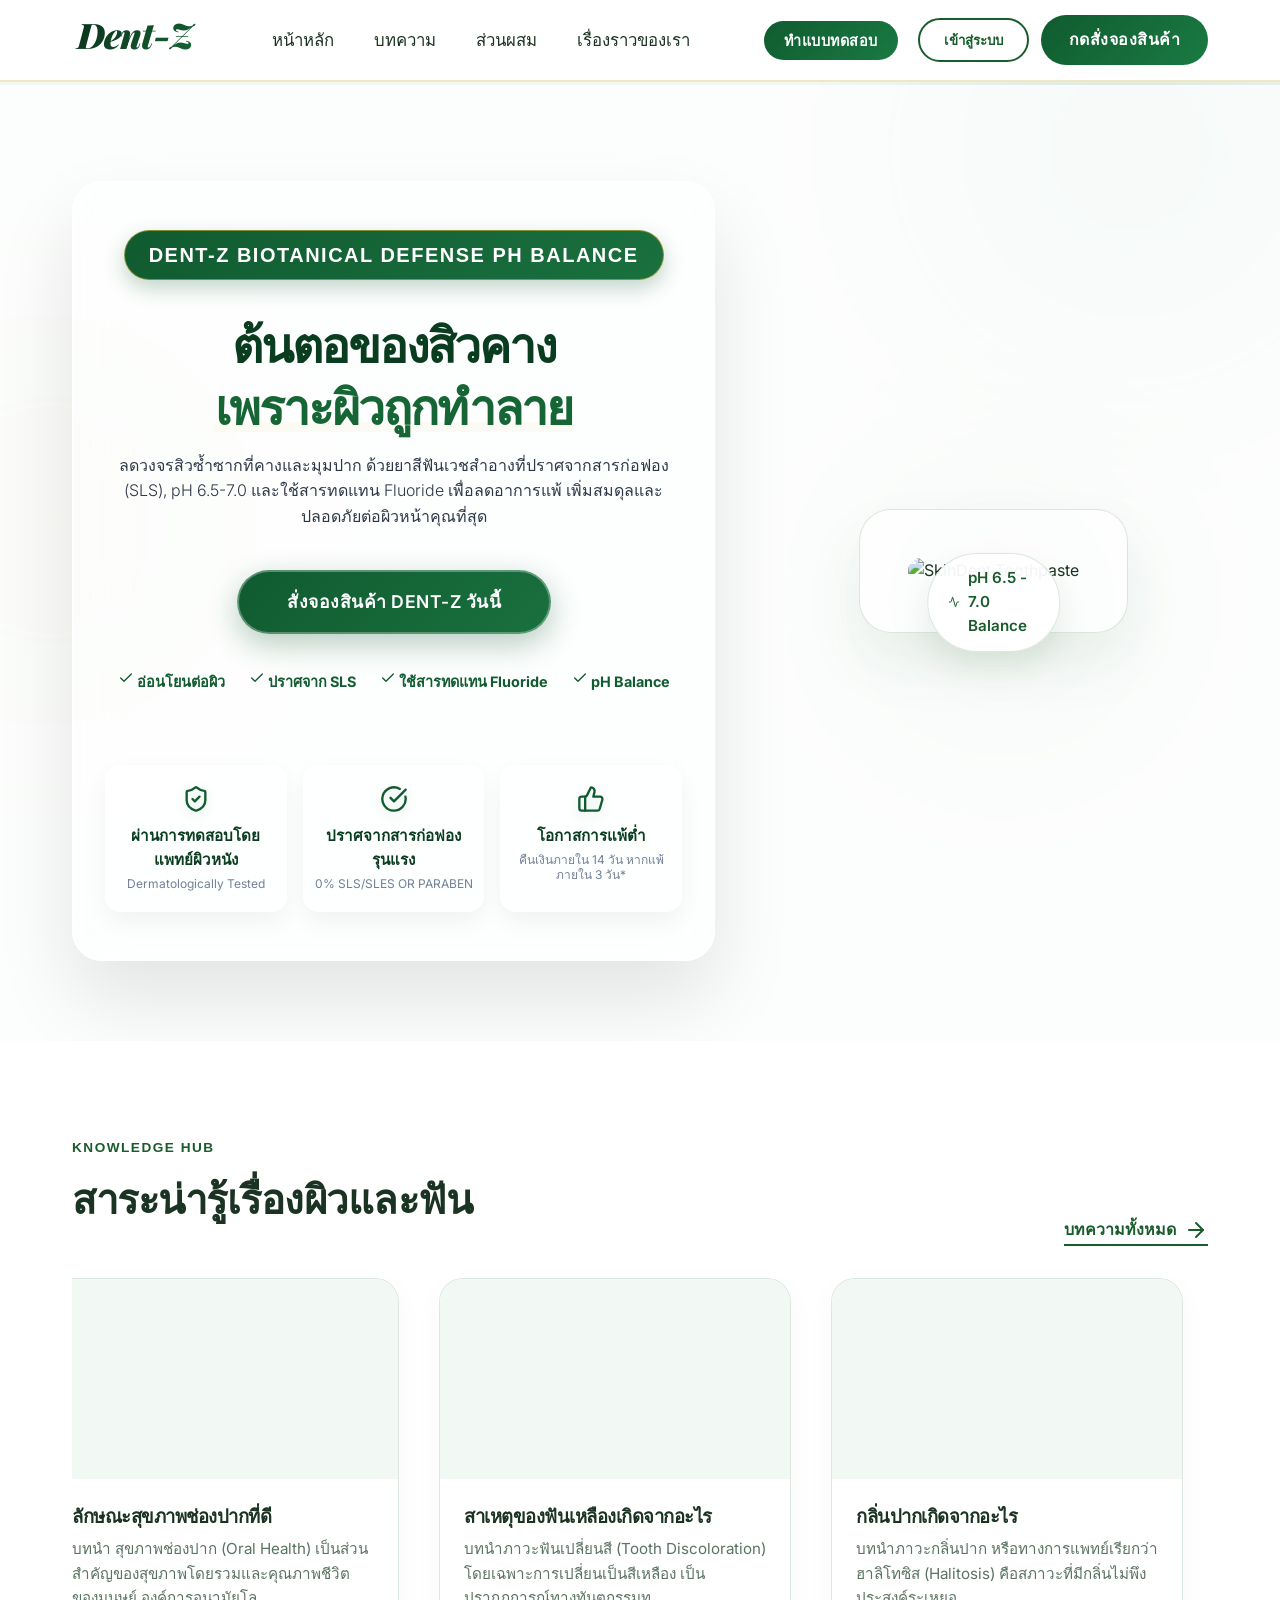
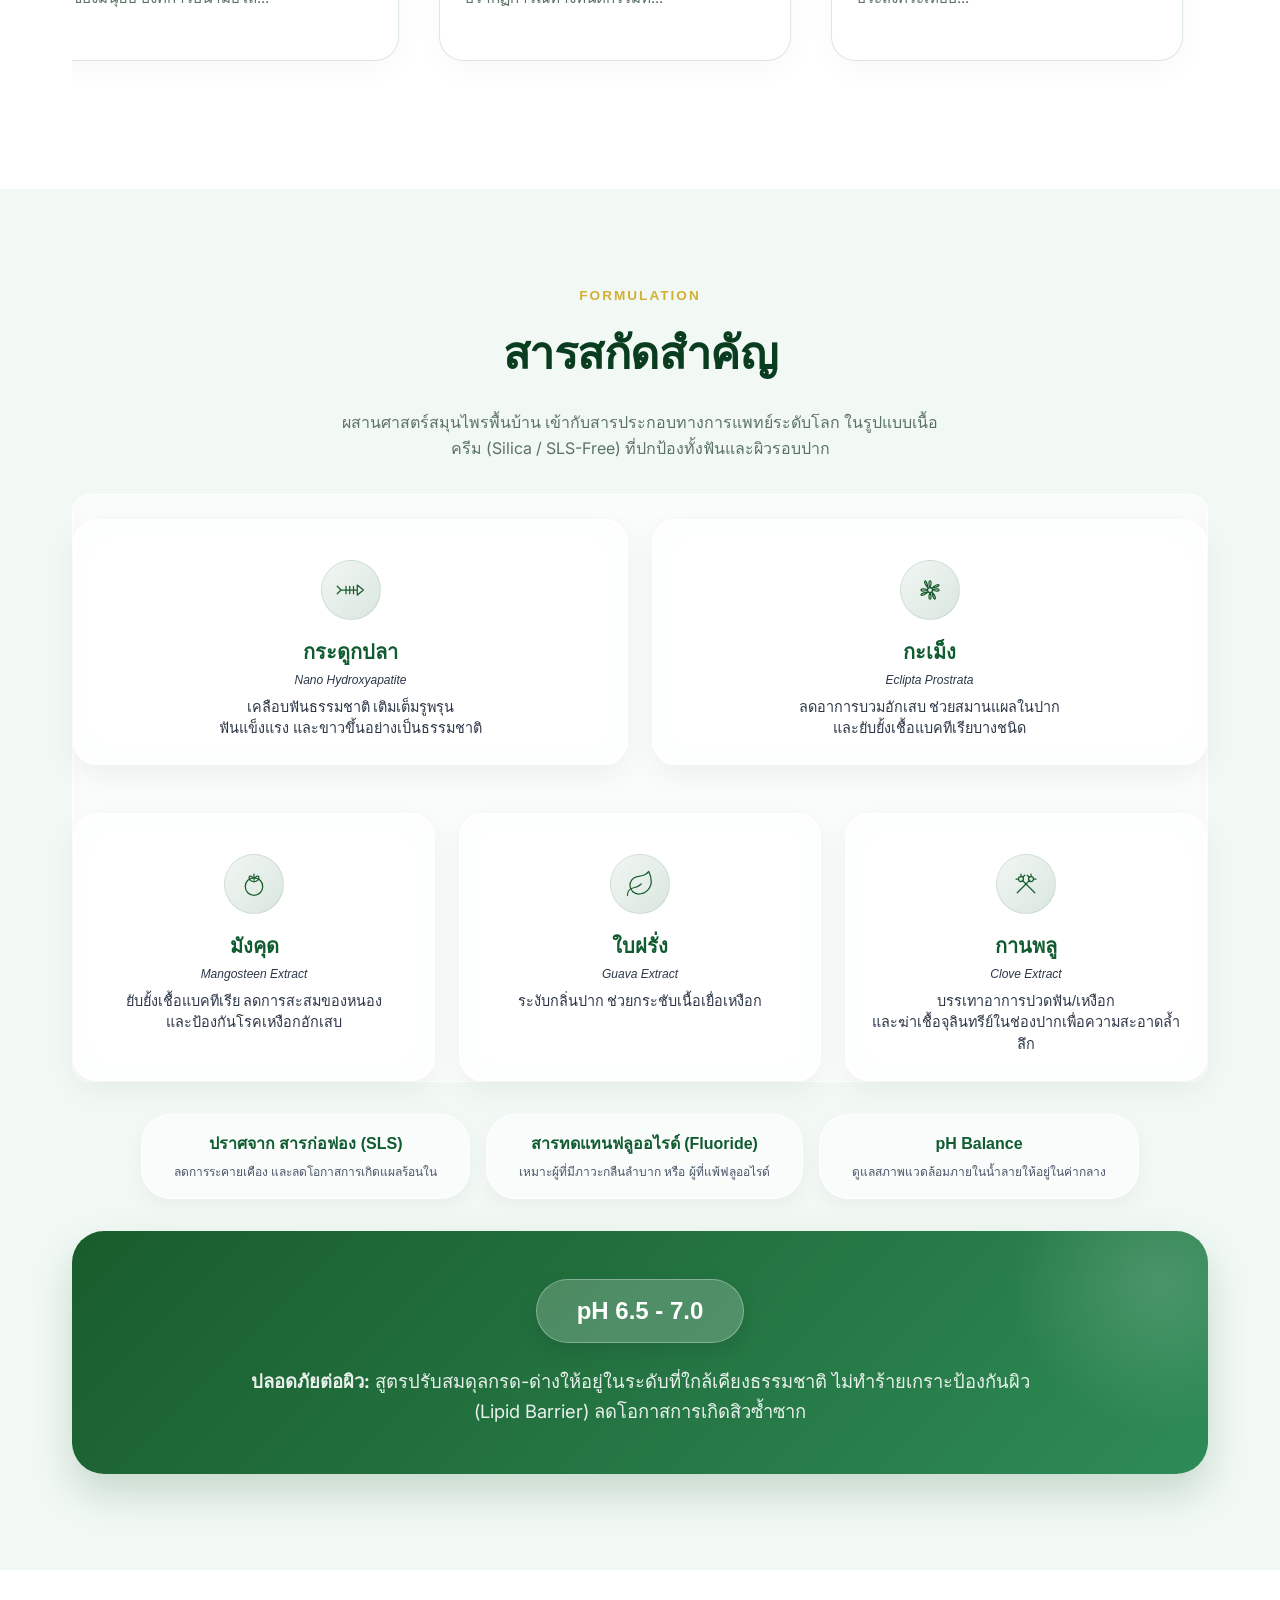
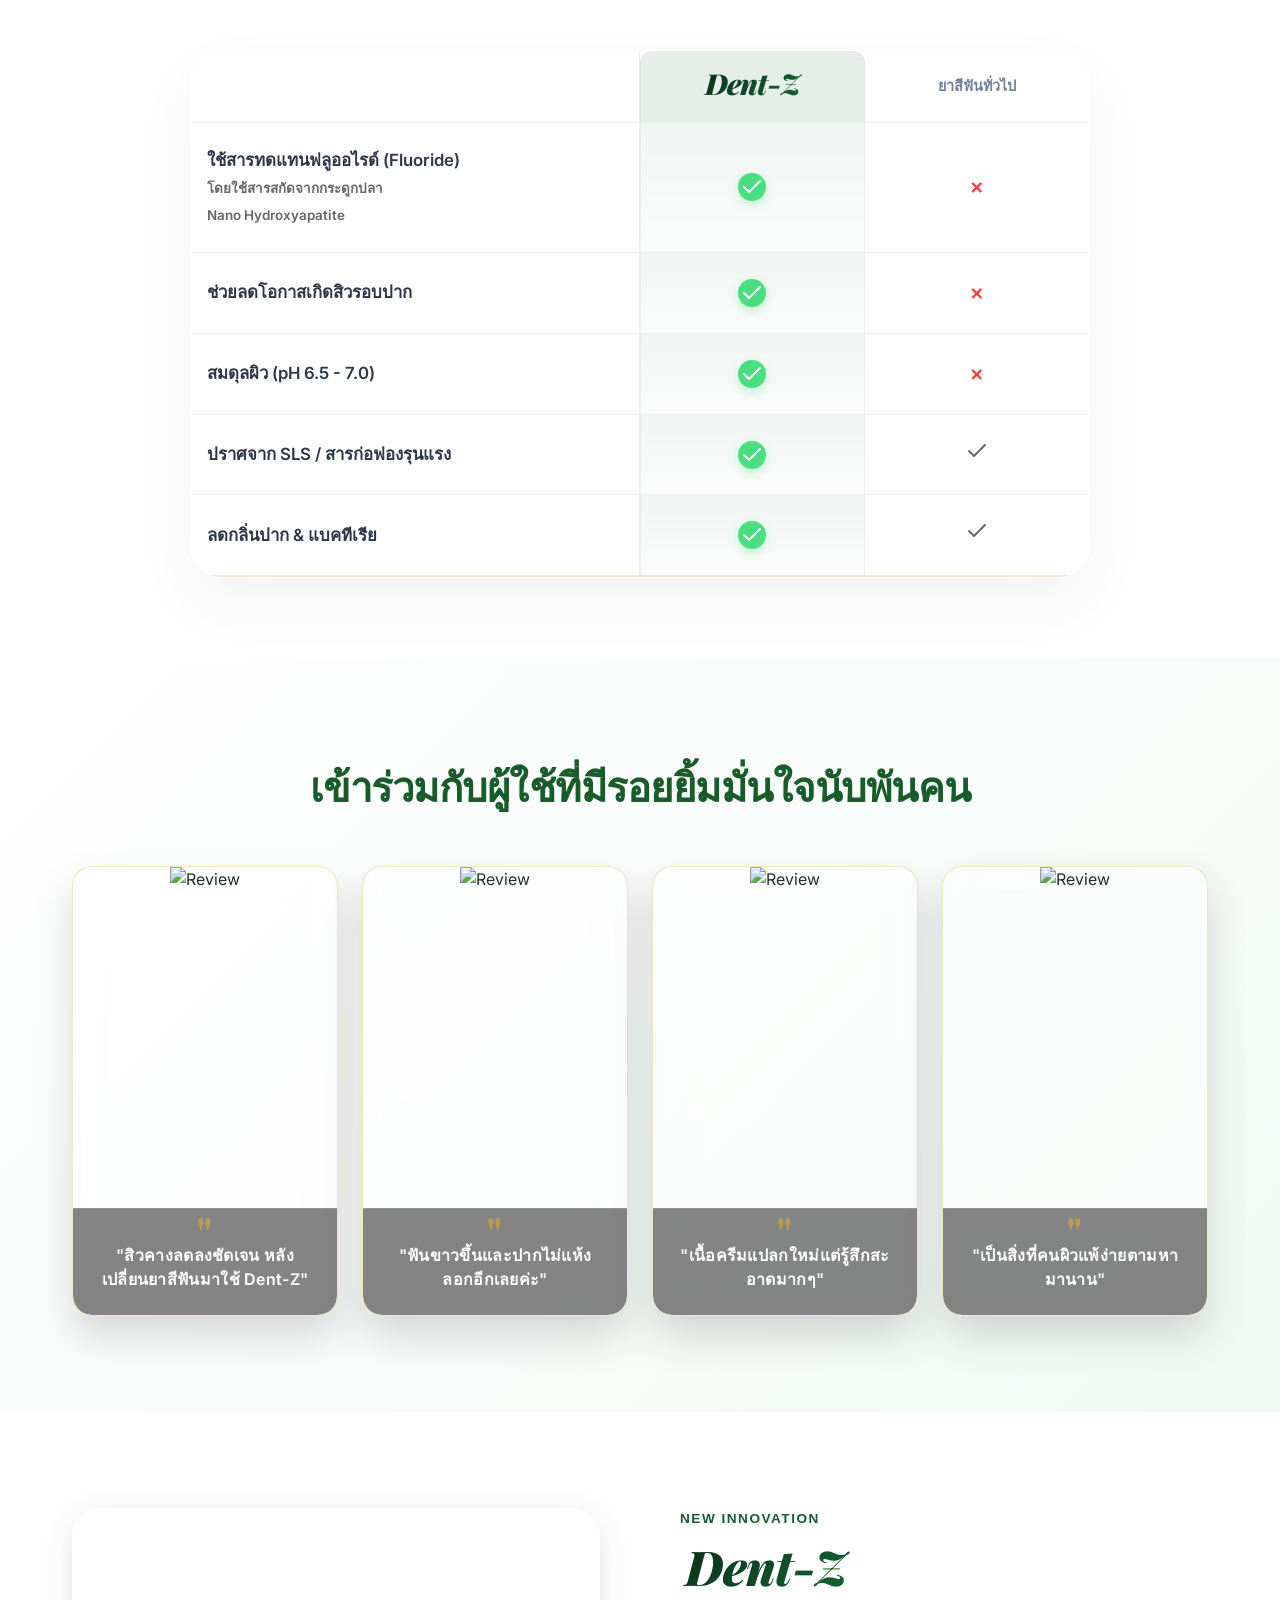
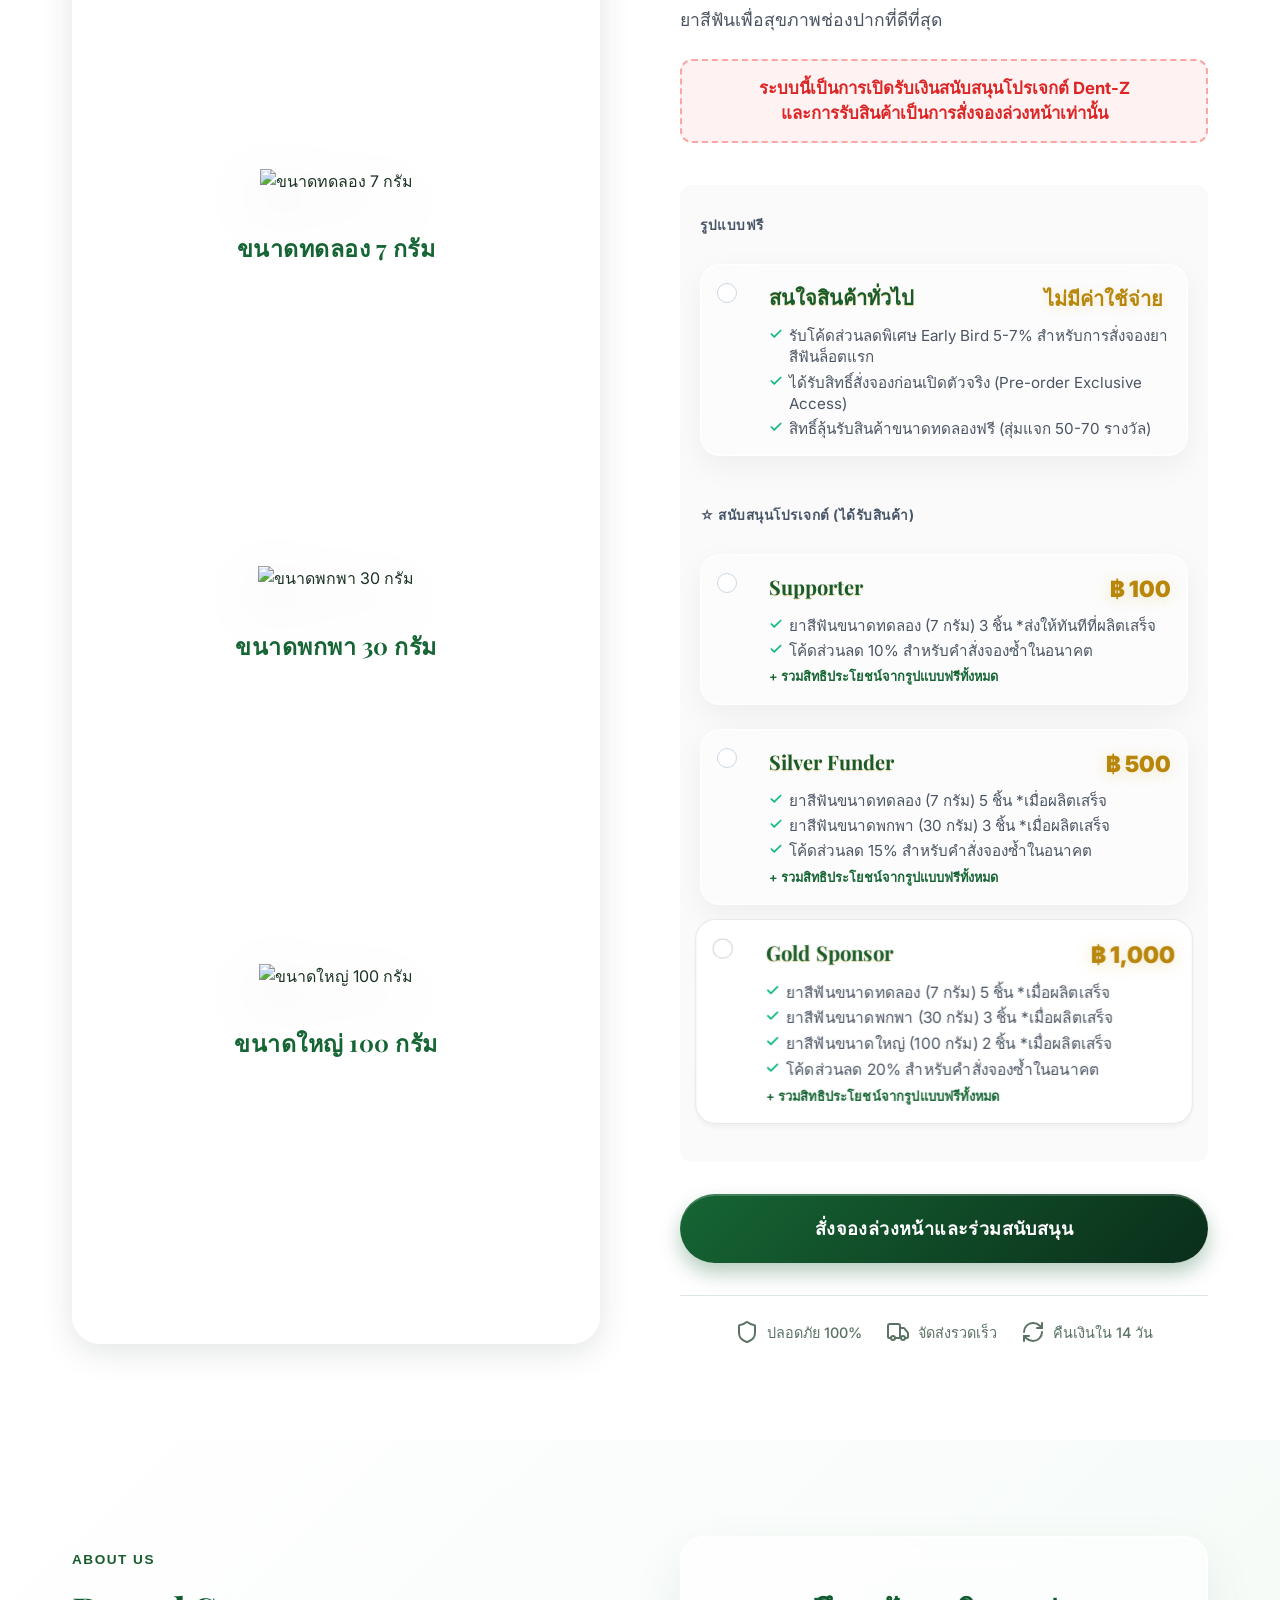
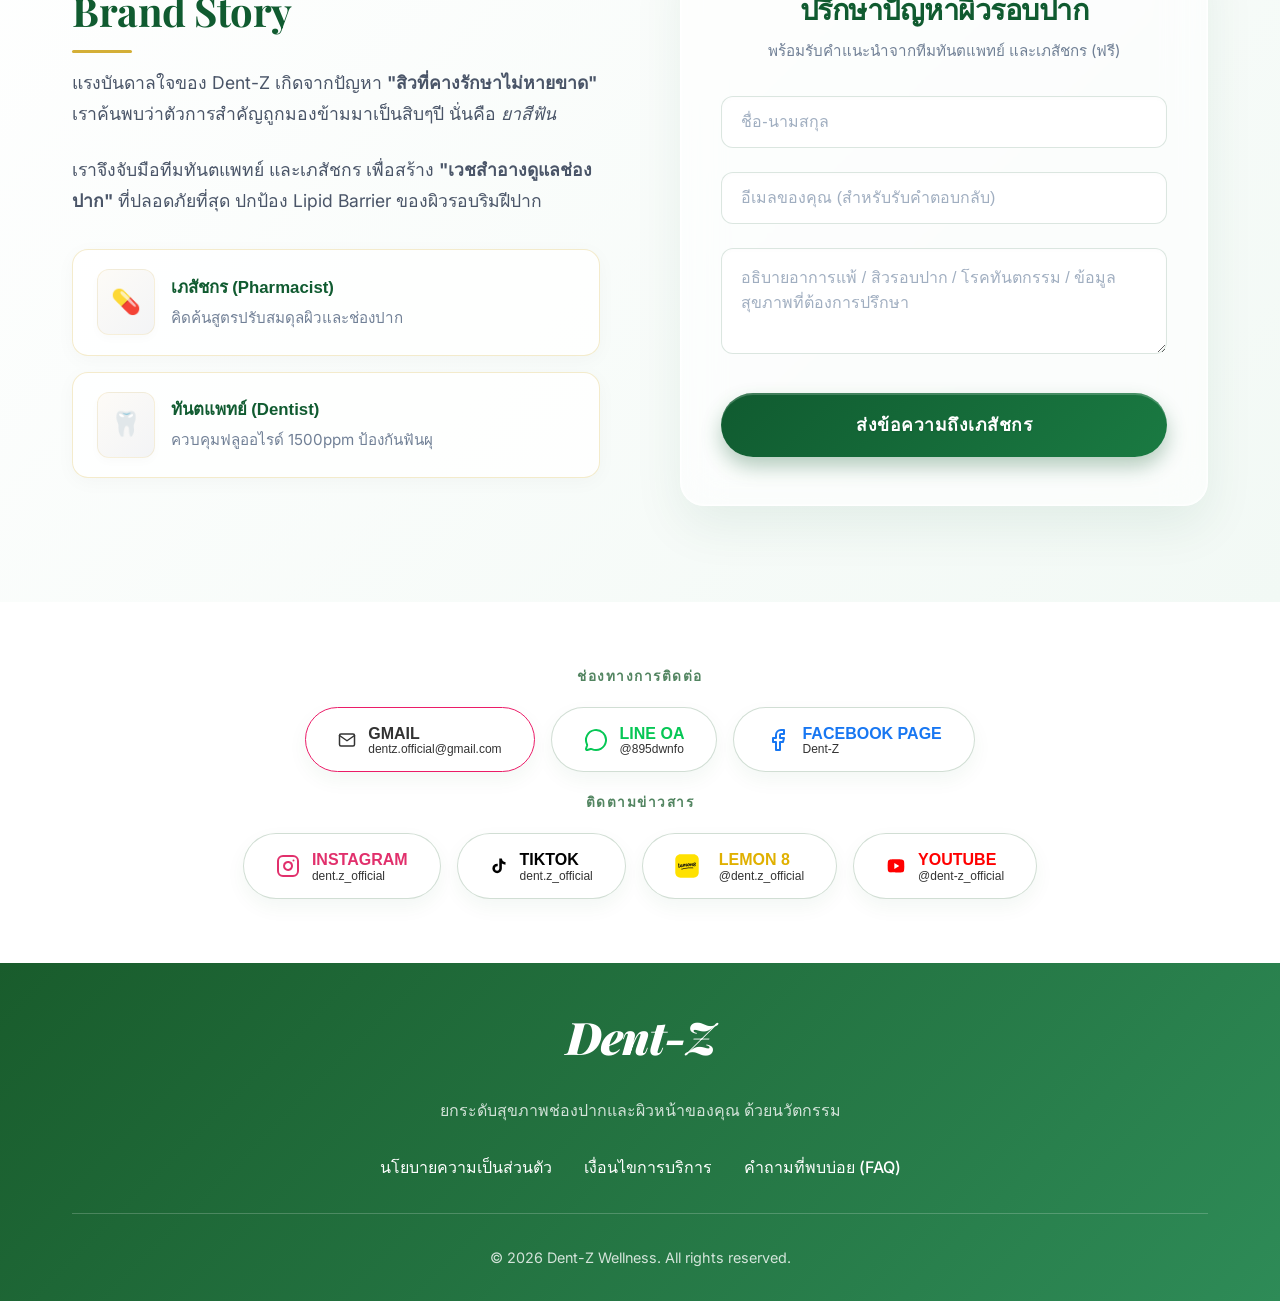
==== Deploy/index.html @ d9d1495b "Initial commit of Dent-Z website" ====
<!DOCTYPE html><html lang="en"><head>
<script>
  // Polyfills for Firebase Firestore WebChannel bug
  if (typeof AbortController !== 'undefined') {
    AbortController.prototype.cancel = function() { this.abort(); };
  }
  if (typeof XMLHttpRequest !== 'undefined') {
    XMLHttpRequest.prototype.cancel = function() { this.abort(); };
  }
  if (typeof Promise !== 'undefined') {
    Promise.prototype.cancel = function() {};
  }
</script>

    <meta charset="UTF-8">
    <link rel="icon" type="image/svg+xml" href="./favicon.svg">
    <meta name="viewport" content="width=device-width, initial-scale=1.0">
    <title>dentz-app</title>
    <script type="module" crossorigin="">var e=Object.create,t=Object.defineProperty,n=Object.getOwnPropertyDescriptor,r=Object.getOwnPropertyNames,i=Object.getPrototypeOf,a=Object.prototype.hasOwnProperty,o=(e,t)=>()=>(t||(e((t={exports:{}}).exports,t),e=null),t.exports),s=(e,i,o,s)=>{if(i&&typeof i==`object`||typeof i==`function`)for(var c=r(i),l=0,u=c.length,d;l<u;l++)d=c[l],!a.call(e,d)&&d!==o&&t(e,d,{get:(e=>i[e]).bind(null,d),enumerable:!(s=n(i,d))||s.enumerable});return e},c=(n,r,a)=>(a=n==null?{}:e(i(n)),s(r||!n||!n.__esModule?t(a,`default`,{value:n,enumerable:!0}):a,n));(function(){let e=document.createElement(`link`).relList;if(e&&e.supports&&e.supports(`modulepreload`))return;for(let e of document.querySelectorAll(`link[rel="modulepreload"]`))n(e);new MutationObserver(e=>{for(let t of e)if(t.type===`childList`)for(let e of t.addedNodes)e.tagName===`LINK`&&e.rel===`modulepreload`&&n(e)}).observe(document,{childList:!0,subtree:!0});function t(e){let t={};return e.integrity&&(t.integrity=e.integrity),e.referrerPolicy&&(t.referrerPolicy=e.referrerPolicy),e.crossOrigin===`use-credentials`?t.credentials=`include`:e.crossOrigin===`anonymous`?t.credentials=`omit`:t.credentials=`same-origin`,t}function n(e){if(e.ep)return;e.ep=!0;let n=t(e);fetch(e.href,n)}})();var l=o((e=>{var t=Symbol.for(`react.transitional.element`),n=Symbol.for(`react.portal`),r=Symbol.for(`react.fragment`),i=Symbol.for(`react.strict_mode`),a=Symbol.for(`react.profiler`),o=Symbol.for(`react.consumer`),s=Symbol.for(`react.context`),c=Symbol.for(`react.forward_ref`),l=Symbol.for(`react.suspense`),u=Symbol.for(`react.memo`),d=Symbol.for(`react.lazy`),f=Symbol.for(`react.activity`),p=Symbol.iterator;function m(e){return typeof e!=`object`||!e?null:(e=p&&e[p]||e[`@@iterator`],typeof e==`function`?e:null)}var h={isMounted:function(){return!1},enqueueForceUpdate:function(){},enqueueReplaceState:function(){},enqueueSetState:function(){}},g=Object.assign,_={};function v(e,t,n){this.props=e,this.context=t,this.refs=_,this.updater=n||h}v.prototype.isReactComponent={},v.prototype.setState=function(e,t){if(typeof e!=`object`&&typeof e!=`function`&&e!=null)throw Error(`takes an object of state variables to update or a function which returns an object of state variables.`);this.updater.enqueueSetState(this,e,t,`setState`)},v.prototype.forceUpdate=function(e){this.updater.enqueueForceUpdate(this,e,`forceUpdate`)};function y(){}y.prototype=v.prototype;function b(e,t,n){this.props=e,this.context=t,this.refs=_,this.updater=n||h}var x=b.prototype=new y;x.constructor=b,g(x,v.prototype),x.isPureReactComponent=!0;var ee=Array.isArray;function te(){}var S={H:null,A:null,T:null,S:null},ne=Object.prototype.hasOwnProperty;function re(e,n,r){var i=r.ref;return{$$typeof:t,type:e,key:n,ref:i===void 0?null:i,props:r}}function ie(e,t){return re(e.type,t,e.props)}function C(e){return typeof e==`object`&&!!e&&e.$$typeof===t}function ae(e){var t={"=":`=0`,":":`=2`};return`$`+e.replace(/[=:]/g,function(e){return t[e]})}var oe=/\/+/g;function se(e,t){return typeof e==`object`&&e&&e.key!=null?ae(``+e.key):t.toString(36)}function ce(e){switch(e.status){case`fulfilled`:return e.value;case`rejected`:throw e.reason;default:switch(typeof e.status==`string`?e.then(te,te):(e.status=`pending`,e.then(function(t){e.status===`pending`&&(e.status=`fulfilled`,e.value=t)},function(t){e.status===`pending`&&(e.status=`rejected`,e.reason=t)})),e.status){case`fulfilled`:return e.value;case`rejected`:throw e.reason}}throw e}function le(e,r,i,a,o){var s=typeof e;(s===`undefined`||s===`boolean`)&&(e=null);var c=!1;if(e===null)c=!0;else switch(s){case`bigint`:case`string`:case`number`:c=!0;break;case`object`:switch(e.$$typeof){case t:case n:c=!0;break;case d:return c=e._init,le(c(e._payload),r,i,a,o)}}if(c)return o=o(e),c=a===``?`.`+se(e,0):a,ee(o)?(i=``,c!=null&&(i=c.replace(oe,`$&/`)+`/`),le(o,r,i,``,function(e){return e})):o!=null&&(C(o)&&(o=ie(o,i+(o.key==null||e&&e.key===o.key?``:(``+o.key).replace(oe,`$&/`)+`/`)+c)),r.push(o)),1;c=0;var l=a===``?`.`:a+`:`;if(ee(e))for(var u=0;u<e.length;u++)a=e[u],s=l+se(a,u),c+=le(a,r,i,s,o);else if(u=m(e),typeof u==`function`)for(e=u.call(e),u=0;!(a=e.next()).done;)a=a.value,s=l+se(a,u++),c+=le(a,r,i,s,o);else if(s===`object`){if(typeof e.then==`function`)return le(ce(e),r,i,a,o);throw r=String(e),Error(`Objects are not valid as a React child (found: `+(r===`[object Object]`?`object with keys {`+Object.keys(e).join(`, `)+`}`:r)+`). If you meant to render a collection of children, use an array instead.`)}return c}function ue(e,t,n){if(e==null)return e;var r=[],i=0;return le(e,r,``,``,function(e){return t.call(n,e,i++)}),r}function de(e){if(e._status===-1){var t=e._result;t=t(),t.then(function(t){(e._status===0||e._status===-1)&&(e._status=1,e._result=t)},function(t){(e._status===0||e._status===-1)&&(e._status=2,e._result=t)}),e._status===-1&&(e._status=0,e._result=t)}if(e._status===1)return e._result.default;throw e._result}var w=typeof reportError==`function`?reportError:function(e){if(typeof window==`object`&&typeof window.ErrorEvent==`function`){var t=new window.ErrorEvent(`error`,{bubbles:!0,cancelable:!0,message:typeof e==`object`&&e&&typeof e.message==`string`?String(e.message):String(e),error:e});if(!window.dispatchEvent(t))return}else if(typeof process==`object`&&typeof process.emit==`function`){process.emit(`uncaughtException`,e);return}console.error(e)},T={map:ue,forEach:function(e,t,n){ue(e,function(){t.apply(this,arguments)},n)},count:function(e){var t=0;return ue(e,function(){t++}),t},toArray:function(e){return ue(e,function(e){return e})||[]},only:function(e){if(!C(e))throw Error(`React.Children.only expected to receive a single React element child.`);return e}};e.Activity=f,e.Children=T,e.Component=v,e.Fragment=r,e.Profiler=a,e.PureComponent=b,e.StrictMode=i,e.Suspense=l,e.__CLIENT_INTERNALS_DO_NOT_USE_OR_WARN_USERS_THEY_CANNOT_UPGRADE=S,e.__COMPILER_RUNTIME={__proto__:null,c:function(e){return S.H.useMemoCache(e)}},e.cache=function(e){return function(){return e.apply(null,arguments)}},e.cacheSignal=function(){return null},e.cloneElement=function(e,t,n){if(e==null)throw Error(`The argument must be a React element, but you passed `+e+`.`);var r=g({},e.props),i=e.key;if(t!=null)for(a in t.key!==void 0&&(i=``+t.key),t)!ne.call(t,a)||a===`key`||a===`__self`||a===`__source`||a===`ref`&&t.ref===void 0||(r[a]=t[a]);var a=arguments.length-2;if(a===1)r.children=n;else if(1<a){for(var o=Array(a),s=0;s<a;s++)o[s]=arguments[s+2];r.children=o}return re(e.type,i,r)},e.createContext=function(e){return e={$$typeof:s,_currentValue:e,_currentValue2:e,_threadCount:0,Provider:null,Consumer:null},e.Provider=e,e.Consumer={$$typeof:o,_context:e},e},e.createElement=function(e,t,n){var r,i={},a=null;if(t!=null)for(r in t.key!==void 0&&(a=``+t.key),t)ne.call(t,r)&&r!==`key`&&r!==`__self`&&r!==`__source`&&(i[r]=t[r]);var o=arguments.length-2;if(o===1)i.children=n;else if(1<o){for(var s=Array(o),c=0;c<o;c++)s[c]=arguments[c+2];i.children=s}if(e&&e.defaultProps)for(r in o=e.defaultProps,o)i[r]===void 0&&(i[r]=o[r]);return re(e,a,i)},e.createRef=function(){return{current:null}},e.forwardRef=function(e){return{$$typeof:c,render:e}},e.isValidElement=C,e.lazy=function(e){return{$$typeof:d,_payload:{_status:-1,_result:e},_init:de}},e.memo=function(e,t){return{$$typeof:u,type:e,compare:t===void 0?null:t}},e.startTransition=function(e){var t=S.T,n={};S.T=n;try{var r=e(),i=S.S;i!==null&&i(n,r),typeof r==`object`&&r&&typeof r.then==`function`&&r.then(te,w)}catch(e){w(e)}finally{t!==null&&n.types!==null&&(t.types=n.types),S.T=t}},e.unstable_useCacheRefresh=function(){return S.H.useCacheRefresh()},e.use=function(e){return S.H.use(e)},e.useActionState=function(e,t,n){return S.H.useActionState(e,t,n)},e.useCallback=function(e,t){return S.H.useCallback(e,t)},e.useContext=function(e){return S.H.useContext(e)},e.useDebugValue=function(){},e.useDeferredValue=function(e,t){return S.H.useDeferredValue(e,t)},e.useEffect=function(e,t){return S.H.useEffect(e,t)},e.useEffectEvent=function(e){return S.H.useEffectEvent(e)},e.useId=function(){return S.H.useId()},e.useImperativeHandle=function(e,t,n){return S.H.useImperativeHandle(e,t,n)},e.useInsertionEffect=function(e,t){return S.H.useInsertionEffect(e,t)},e.useLayoutEffect=function(e,t){return S.H.useLayoutEffect(e,t)},e.useMemo=function(e,t){return S.H.useMemo(e,t)},e.useOptimistic=function(e,t){return S.H.useOptimistic(e,t)},e.useReducer=function(e,t,n){return S.H.useReducer(e,t,n)},e.useRef=function(e){return S.H.useRef(e)},e.useState=function(e){return S.H.useState(e)},e.useSyncExternalStore=function(e,t,n){return S.H.useSyncExternalStore(e,t,n)},e.useTransition=function(){return S.H.useTransition()},e.version=`19.2.6`})),u=o(((e,t)=>{t.exports=l()})),d=o((e=>{function t(e,t){var n=e.length;e.push(t);a:for(;0<n;){var r=n-1>>>1,a=e[r];if(0<i(a,t))e[r]=t,e[n]=a,n=r;else break a}}function n(e){return e.length===0?null:e[0]}function r(e){if(e.length===0)return null;var t=e[0],n=e.pop();if(n!==t){e[0]=n;a:for(var r=0,a=e.length,o=a>>>1;r<o;){var s=2*(r+1)-1,c=e[s],l=s+1,u=e[l];if(0>i(c,n))l<a&&0>i(u,c)?(e[r]=u,e[l]=n,r=l):(e[r]=c,e[s]=n,r=s);else if(l<a&&0>i(u,n))e[r]=u,e[l]=n,r=l;else break a}}return t}function i(e,t){var n=e.sortIndex-t.sortIndex;return n===0?e.id-t.id:n}if(e.unstable_now=void 0,typeof performance==`object`&&typeof performance.now==`function`){var a=performance;e.unstable_now=function(){return a.now()}}else{var o=Date,s=o.now();e.unstable_now=function(){return o.now()-s}}var c=[],l=[],u=1,d=null,f=3,p=!1,m=!1,h=!1,g=!1,_=typeof setTimeout==`function`?setTimeout:null,v=typeof clearTimeout==`function`?clearTimeout:null,y=typeof setImmediate<`u`?setImmediate:null;function b(e){for(var i=n(l);i!==null;){if(i.callback===null)r(l);else if(i.startTime<=e)r(l),i.sortIndex=i.expirationTime,t(c,i);else break;i=n(l)}}function x(e){if(h=!1,b(e),!m)if(n(c)!==null)m=!0,ee||(ee=!0,C());else{var t=n(l);t!==null&&se(x,t.startTime-e)}}var ee=!1,te=-1,S=5,ne=-1;function re(){return g?!0:!(e.unstable_now()-ne<S)}function ie(){if(g=!1,ee){var t=e.unstable_now();ne=t;var i=!0;try{a:{m=!1,h&&(h=!1,v(te),te=-1),p=!0;var a=f;try{b:{for(b(t),d=n(c);d!==null&&!(d.expirationTime>t&&re());){var o=d.callback;if(typeof o==`function`){d.callback=null,f=d.priorityLevel;var s=o(d.expirationTime<=t);if(t=e.unstable_now(),typeof s==`function`){d.callback=s,b(t),i=!0;break b}d===n(c)&&r(c),b(t)}else r(c);d=n(c)}if(d!==null)i=!0;else{var u=n(l);u!==null&&se(x,u.startTime-t),i=!1}}break a}finally{d=null,f=a,p=!1}i=void 0}}finally{i?C():ee=!1}}}var C;if(typeof y==`function`)C=function(){y(ie)};else if(typeof MessageChannel<`u`){var ae=new MessageChannel,oe=ae.port2;ae.port1.onmessage=ie,C=function(){oe.postMessage(null)}}else C=function(){_(ie,0)};function se(t,n){te=_(function(){t(e.unstable_now())},n)}e.unstable_IdlePriority=5,e.unstable_ImmediatePriority=1,e.unstable_LowPriority=4,e.unstable_NormalPriority=3,e.unstable_Profiling=null,e.unstable_UserBlockingPriority=2,e.unstable_cancelCallback=function(e){e.callback=null},e.unstable_forceFrameRate=function(e){0>e||125<e?console.error(`forceFrameRate takes a positive int between 0 and 125, forcing frame rates higher than 125 fps is not supported`):S=0<e?Math.floor(1e3/e):5},e.unstable_getCurrentPriorityLevel=function(){return f},e.unstable_next=function(e){switch(f){case 1:case 2:case 3:var t=3;break;default:t=f}var n=f;f=t;try{return e()}finally{f=n}},e.unstable_requestPaint=function(){g=!0},e.unstable_runWithPriority=function(e,t){switch(e){case 1:case 2:case 3:case 4:case 5:break;default:e=3}var n=f;f=e;try{return t()}finally{f=n}},e.unstable_scheduleCallback=function(r,i,a){var o=e.unstable_now();switch(typeof a==`object`&&a?(a=a.delay,a=typeof a==`number`&&0<a?o+a:o):a=o,r){case 1:var s=-1;break;case 2:s=250;break;case 5:s=1073741823;break;case 4:s=1e4;break;default:s=5e3}return s=a+s,r={id:u++,callback:i,priorityLevel:r,startTime:a,expirationTime:s,sortIndex:-1},a>o?(r.sortIndex=a,t(l,r),n(c)===null&&r===n(l)&&(h?(v(te),te=-1):h=!0,se(x,a-o))):(r.sortIndex=s,t(c,r),m||p||(m=!0,ee||(ee=!0,C()))),r},e.unstable_shouldYield=re,e.unstable_wrapCallback=function(e){var t=f;return function(){var n=f;f=t;try{return e.apply(this,arguments)}finally{f=n}}}})),f=o(((e,t)=>{t.exports=d()})),p=o((e=>{var t=u();function n(e){var t=`https://react.dev/errors/`+e;if(1<arguments.length){t+=`?args[]=`+encodeURIComponent(arguments[1]);for(var n=2;n<arguments.length;n++)t+=`&args[]=`+encodeURIComponent(arguments[n])}return`Minified React error #`+e+`; visit `+t+` for the full message or use the non-minified dev environment for full errors and additional helpful warnings.`}function r(){}var i={d:{f:r,r:function(){throw Error(n(522))},D:r,C:r,L:r,m:r,X:r,S:r,M:r},p:0,findDOMNode:null},a=Symbol.for(`react.portal`);function o(e,t,n){var r=3<arguments.length&&arguments[3]!==void 0?arguments[3]:null;return{$$typeof:a,key:r==null?null:``+r,children:e,containerInfo:t,implementation:n}}var s=t.__CLIENT_INTERNALS_DO_NOT_USE_OR_WARN_USERS_THEY_CANNOT_UPGRADE;function c(e,t){if(e===`font`)return``;if(typeof t==`string`)return t===`use-credentials`?t:``}e.__DOM_INTERNALS_DO_NOT_USE_OR_WARN_USERS_THEY_CANNOT_UPGRADE=i,e.createPortal=function(e,t){var r=2<arguments.length&&arguments[2]!==void 0?arguments[2]:null;if(!t||t.nodeType!==1&&t.nodeType!==9&&t.nodeType!==11)throw Error(n(299));return o(e,t,null,r)},e.flushSync=function(e){var t=s.T,n=i.p;try{if(s.T=null,i.p=2,e)return e()}finally{s.T=t,i.p=n,i.d.f()}},e.preconnect=function(e,t){typeof e==`string`&&(t?(t=t.crossOrigin,t=typeof t==`string`?t===`use-credentials`?t:``:void 0):t=null,i.d.C(e,t))},e.prefetchDNS=function(e){typeof e==`string`&&i.d.D(e)},e.preinit=function(e,t){if(typeof e==`string`&&t&&typeof t.as==`string`){var n=t.as,r=c(n,t.crossOrigin),a=typeof t.integrity==`string`?t.integrity:void 0,o=typeof t.fetchPriority==`string`?t.fetchPriority:void 0;n===`style`?i.d.S(e,typeof t.precedence==`string`?t.precedence:void 0,{crossOrigin:r,integrity:a,fetchPriority:o}):n===`script`&&i.d.X(e,{crossOrigin:r,integrity:a,fetchPriority:o,nonce:typeof t.nonce==`string`?t.nonce:void 0})}},e.preinitModule=function(e,t){if(typeof e==`string`)if(typeof t==`object`&&t){if(t.as==null||t.as===`script`){var n=c(t.as,t.crossOrigin);i.d.M(e,{crossOrigin:n,integrity:typeof t.integrity==`string`?t.integrity:void 0,nonce:typeof t.nonce==`string`?t.nonce:void 0})}}else t??i.d.M(e)},e.preload=function(e,t){if(typeof e==`string`&&typeof t==`object`&&t&&typeof t.as==`string`){var n=t.as,r=c(n,t.crossOrigin);i.d.L(e,n,{crossOrigin:r,integrity:typeof t.integrity==`string`?t.integrity:void 0,nonce:typeof t.nonce==`string`?t.nonce:void 0,type:typeof t.type==`string`?t.type:void 0,fetchPriority:typeof t.fetchPriority==`string`?t.fetchPriority:void 0,referrerPolicy:typeof t.referrerPolicy==`string`?t.referrerPolicy:void 0,imageSrcSet:typeof t.imageSrcSet==`string`?t.imageSrcSet:void 0,imageSizes:typeof t.imageSizes==`string`?t.imageSizes:void 0,media:typeof t.media==`string`?t.media:void 0})}},e.preloadModule=function(e,t){if(typeof e==`string`)if(t){var n=c(t.as,t.crossOrigin);i.d.m(e,{as:typeof t.as==`string`&&t.as!==`script`?t.as:void 0,crossOrigin:n,integrity:typeof t.integrity==`string`?t.integrity:void 0})}else i.d.m(e)},e.requestFormReset=function(e){i.d.r(e)},e.unstable_batchedUpdates=function(e,t){return e(t)},e.useFormState=function(e,t,n){return s.H.useFormState(e,t,n)},e.useFormStatus=function(){return s.H.useHostTransitionStatus()},e.version=`19.2.6`})),m=o(((e,t)=>{function n(){if(!(typeof __REACT_DEVTOOLS_GLOBAL_HOOK__>`u`||typeof __REACT_DEVTOOLS_GLOBAL_HOOK__.checkDCE!=`function`))try{__REACT_DEVTOOLS_GLOBAL_HOOK__.checkDCE(n)}catch(e){console.error(e)}}n(),t.exports=p()})),h=o((e=>{var t=f(),n=u(),r=m();function i(e){var t=`https://react.dev/errors/`+e;if(1<arguments.length){t+=`?args[]=`+encodeURIComponent(arguments[1]);for(var n=2;n<arguments.length;n++)t+=`&args[]=`+encodeURIComponent(arguments[n])}return`Minified React error #`+e+`; visit `+t+` for the full message or use the non-minified dev environment for full errors and additional helpful warnings.`}function a(e){return!(!e||e.nodeType!==1&&e.nodeType!==9&&e.nodeType!==11)}function o(e){var t=e,n=e;if(e.alternate)for(;t.return;)t=t.return;else{e=t;do t=e,t.flags&4098&&(n=t.return),e=t.return;while(e)}return t.tag===3?n:null}function s(e){if(e.tag===13){var t=e.memoizedState;if(t===null&&(e=e.alternate,e!==null&&(t=e.memoizedState)),t!==null)return t.dehydrated}return null}function c(e){if(e.tag===31){var t=e.memoizedState;if(t===null&&(e=e.alternate,e!==null&&(t=e.memoizedState)),t!==null)return t.dehydrated}return null}function l(e){if(o(e)!==e)throw Error(i(188))}function d(e){var t=e.alternate;if(!t){if(t=o(e),t===null)throw Error(i(188));return t===e?e:null}for(var n=e,r=t;;){var a=n.return;if(a===null)break;var s=a.alternate;if(s===null){if(r=a.return,r!==null){n=r;continue}break}if(a.child===s.child){for(s=a.child;s;){if(s===n)return l(a),e;if(s===r)return l(a),t;s=s.sibling}throw Error(i(188))}if(n.return!==r.return)n=a,r=s;else{for(var c=!1,u=a.child;u;){if(u===n){c=!0,n=a,r=s;break}if(u===r){c=!0,r=a,n=s;break}u=u.sibling}if(!c){for(u=s.child;u;){if(u===n){c=!0,n=s,r=a;break}if(u===r){c=!0,r=s,n=a;break}u=u.sibling}if(!c)throw Error(i(189))}}if(n.alternate!==r)throw Error(i(190))}if(n.tag!==3)throw Error(i(188));return n.stateNode.current===n?e:t}function p(e){var t=e.tag;if(t===5||t===26||t===27||t===6)return e;for(e=e.child;e!==null;){if(t=p(e),t!==null)return t;e=e.sibling}return null}var h=Object.assign,g=Symbol.for(`react.element`),_=Symbol.for(`react.transitional.element`),v=Symbol.for(`react.portal`),y=Symbol.for(`react.fragment`),b=Symbol.for(`react.strict_mode`),x=Symbol.for(`react.profiler`),ee=Symbol.for(`react.consumer`),te=Symbol.for(`react.context`),S=Symbol.for(`react.forward_ref`),ne=Symbol.for(`react.suspense`),re=Symbol.for(`react.suspense_list`),ie=Symbol.for(`react.memo`),C=Symbol.for(`react.lazy`),ae=Symbol.for(`react.activity`),oe=Symbol.for(`react.memo_cache_sentinel`),se=Symbol.iterator;function ce(e){return typeof e!=`object`||!e?null:(e=se&&e[se]||e[`@@iterator`],typeof e==`function`?e:null)}var le=Symbol.for(`react.client.reference`);function ue(e){if(e==null)return null;if(typeof e==`function`)return e.$$typeof===le?null:e.displayName||e.name||null;if(typeof e==`string`)return e;switch(e){case y:return`Fragment`;case x:return`Profiler`;case b:return`StrictMode`;case ne:return`Suspense`;case re:return`SuspenseList`;case ae:return`Activity`}if(typeof e==`object`)switch(e.$$typeof){case v:return`Portal`;case te:return e.displayName||`Context`;case ee:return(e._context.displayName||`Context`)+`.Consumer`;case S:var t=e.render;return e=e.displayName,e||=(e=t.displayName||t.name||``,e===``?`ForwardRef`:`ForwardRef(`+e+`)`),e;case ie:return t=e.displayName||null,t===null?ue(e.type)||`Memo`:t;case C:t=e._payload,e=e._init;try{return ue(e(t))}catch{}}return null}var de=Array.isArray,w=n.__CLIENT_INTERNALS_DO_NOT_USE_OR_WARN_USERS_THEY_CANNOT_UPGRADE,T=r.__DOM_INTERNALS_DO_NOT_USE_OR_WARN_USERS_THEY_CANNOT_UPGRADE,fe={pending:!1,data:null,method:null,action:null},pe=[],me=-1;function he(e){return{current:e}}function ge(e){0>me||(e.current=pe[me],pe[me]=null,me--)}function E(e,t){me++,pe[me]=e.current,e.current=t}var _e=he(null),ve=he(null),ye=he(null),be=he(null);function xe(e,t){switch(E(ye,t),E(ve,e),E(_e,null),t.nodeType){case 9:case 11:e=(e=t.documentElement)&&(e=e.namespaceURI)?Hd(e):0;break;default:if(e=t.tagName,t=t.namespaceURI)t=Hd(t),e=Ud(t,e);else switch(e){case`svg`:e=1;break;case`math`:e=2;break;default:e=0}}ge(_e),E(_e,e)}function Se(){ge(_e),ge(ve),ge(ye)}function Ce(e){e.memoizedState!==null&&E(be,e);var t=_e.current,n=Ud(t,e.type);t!==n&&(E(ve,e),E(_e,n))}function we(e){ve.current===e&&(ge(_e),ge(ve)),be.current===e&&(ge(be),Qf._currentValue=fe)}var Te,D;function Ee(e){if(Te===void 0)try{throw Error()}catch(e){var t=e.stack.trim().match(/\n( *(at )?)/);Te=t&&t[1]||``,D=-1<e.stack.indexOf(`
    at`)?` (<anonymous>)`:-1<e.stack.indexOf(`@`)?`@unknown:0:0`:``}return`
`+Te+e+D}var De=!1;function Oe(e,t){if(!e||De)return``;De=!0;var n=Error.prepareStackTrace;Error.prepareStackTrace=void 0;try{var r={DetermineComponentFrameRoot:function(){try{if(t){var n=function(){throw Error()};if(Object.defineProperty(n.prototype,"props",{set:function(){throw Error()}}),typeof Reflect==`object`&&Reflect.construct){try{Reflect.construct(n,[])}catch(e){var r=e}Reflect.construct(e,[],n)}else{try{n.call()}catch(e){r=e}e.call(n.prototype)}}else{try{throw Error()}catch(e){r=e}(n=e())&&typeof n.catch==`function`&&n.catch(function(){})}}catch(e){if(e&&r&&typeof e.stack==`string`)return[e.stack,r.stack]}return[null,null]}};r.DetermineComponentFrameRoot.displayName=`DetermineComponentFrameRoot`;var i=Object.getOwnPropertyDescriptor(r.DetermineComponentFrameRoot,`name`);i&&i.configurable&&Object.defineProperty(r.DetermineComponentFrameRoot,"name",{value:`DetermineComponentFrameRoot`});var a=r.DetermineComponentFrameRoot(),o=a[0],s=a[1];if(o&&s){var c=o.split(`
`),l=s.split(`
`);for(i=r=0;r<c.length&&!c[r].includes(`DetermineComponentFrameRoot`);)r++;for(;i<l.length&&!l[i].includes(`DetermineComponentFrameRoot`);)i++;if(r===c.length||i===l.length)for(r=c.length-1,i=l.length-1;1<=r&&0<=i&&c[r]!==l[i];)i--;for(;1<=r&&0<=i;r--,i--)if(c[r]!==l[i]){if(r!==1||i!==1)do if(r--,i--,0>i||c[r]!==l[i]){var u=`
`+c[r].replace(` at new `,` at `);return e.displayName&&u.includes(`<anonymous>`)&&(u=u.replace(`<anonymous>`,e.displayName)),u}while(1<=r&&0<=i);break}}}finally{De=!1,Error.prepareStackTrace=n}return(n=e?e.displayName||e.name:``)?Ee(n):``}function ke(e,t){switch(e.tag){case 26:case 27:case 5:return Ee(e.type);case 16:return Ee(`Lazy`);case 13:return e.child!==t&&t!==null?Ee(`Suspense Fallback`):Ee(`Suspense`);case 19:return Ee(`SuspenseList`);case 0:case 15:return Oe(e.type,!1);case 11:return Oe(e.type.render,!1);case 1:return Oe(e.type,!0);case 31:return Ee(`Activity`);default:return``}}function Ae(e){try{var t=``,n=null;do t+=ke(e,n),n=e,e=e.return;while(e);return t}catch(e){return`
Error generating stack: `+e.message+`
`+e.stack}}var je=Object.prototype.hasOwnProperty,Me=t.unstable_scheduleCallback,Ne=t.unstable_cancelCallback,Pe=t.unstable_shouldYield,Fe=t.unstable_requestPaint,Ie=t.unstable_now,Le=t.unstable_getCurrentPriorityLevel,Re=t.unstable_ImmediatePriority,ze=t.unstable_UserBlockingPriority,Be=t.unstable_NormalPriority,Ve=t.unstable_LowPriority,He=t.unstable_IdlePriority,Ue=t.log,We=t.unstable_setDisableYieldValue,Ge=null,Ke=null;function qe(e){if(typeof Ue==`function`&&We(e),Ke&&typeof Ke.setStrictMode==`function`)try{Ke.setStrictMode(Ge,e)}catch{}}var Je=Math.clz32?Math.clz32:Ze,Ye=Math.log,Xe=Math.LN2;function Ze(e){return e>>>=0,e===0?32:31-(Ye(e)/Xe|0)|0}var Qe=256,$e=262144,et=4194304;function tt(e){var t=e&42;if(t!==0)return t;switch(e&-e){case 1:return 1;case 2:return 2;case 4:return 4;case 8:return 8;case 16:return 16;case 32:return 32;case 64:return 64;case 128:return 128;case 256:case 512:case 1024:case 2048:case 4096:case 8192:case 16384:case 32768:case 65536:case 131072:return e&261888;case 262144:case 524288:case 1048576:case 2097152:return e&3932160;case 4194304:case 8388608:case 16777216:case 33554432:return e&62914560;case 67108864:return 67108864;case 134217728:return 134217728;case 268435456:return 268435456;case 536870912:return 536870912;case 1073741824:return 0;default:return e}}function nt(e,t,n){var r=e.pendingLanes;if(r===0)return 0;var i=0,a=e.suspendedLanes,o=e.pingedLanes;e=e.warmLanes;var s=r&134217727;return s===0?(s=r&~a,s===0?o===0?n||(n=r&~e,n!==0&&(i=tt(n))):i=tt(o):i=tt(s)):(r=s&~a,r===0?(o&=s,o===0?n||(n=s&~e,n!==0&&(i=tt(n))):i=tt(o)):i=tt(r)),i===0?0:t!==0&&t!==i&&(t&a)===0&&(a=i&-i,n=t&-t,a>=n||a===32&&n&4194048)?t:i}function rt(e,t){return(e.pendingLanes&~(e.suspendedLanes&~e.pingedLanes)&t)===0}function it(e,t){switch(e){case 1:case 2:case 4:case 8:case 64:return t+250;case 16:case 32:case 128:case 256:case 512:case 1024:case 2048:case 4096:case 8192:case 16384:case 32768:case 65536:case 131072:case 262144:case 524288:case 1048576:case 2097152:return t+5e3;case 4194304:case 8388608:case 16777216:case 33554432:return-1;case 67108864:case 134217728:case 268435456:case 536870912:case 1073741824:return-1;default:return-1}}function at(){var e=et;return et<<=1,!(et&62914560)&&(et=4194304),e}function ot(e){for(var t=[],n=0;31>n;n++)t.push(e);return t}function st(e,t){e.pendingLanes|=t,t!==268435456&&(e.suspendedLanes=0,e.pingedLanes=0,e.warmLanes=0)}function ct(e,t,n,r,i,a){var o=e.pendingLanes;e.pendingLanes=n,e.suspendedLanes=0,e.pingedLanes=0,e.warmLanes=0,e.expiredLanes&=n,e.entangledLanes&=n,e.errorRecoveryDisabledLanes&=n,e.shellSuspendCounter=0;var s=e.entanglements,c=e.expirationTimes,l=e.hiddenUpdates;for(n=o&~n;0<n;){var u=31-Je(n),d=1<<u;s[u]=0,c[u]=-1;var f=l[u];if(f!==null)for(l[u]=null,u=0;u<f.length;u++){var p=f[u];p!==null&&(p.lane&=-536870913)}n&=~d}r!==0&&lt(e,r,0),a!==0&&i===0&&e.tag!==0&&(e.suspendedLanes|=a&~(o&~t))}function lt(e,t,n){e.pendingLanes|=t,e.suspendedLanes&=~t;var r=31-Je(t);e.entangledLanes|=t,e.entanglements[r]=e.entanglements[r]|1073741824|n&261930}function ut(e,t){var n=e.entangledLanes|=t;for(e=e.entanglements;n;){var r=31-Je(n),i=1<<r;i&t|e[r]&t&&(e[r]|=t),n&=~i}}function dt(e,t){var n=t&-t;return n=n&42?1:ft(n),(n&(e.suspendedLanes|t))===0?n:0}function ft(e){switch(e){case 2:e=1;break;case 8:e=4;break;case 32:e=16;break;case 256:case 512:case 1024:case 2048:case 4096:case 8192:case 16384:case 32768:case 65536:case 131072:case 262144:case 524288:case 1048576:case 2097152:case 4194304:case 8388608:case 16777216:case 33554432:e=128;break;case 268435456:e=134217728;break;default:e=0}return e}function pt(e){return e&=-e,2<e?8<e?e&134217727?32:268435456:8:2}function mt(){var e=T.p;return e===0?(e=window.event,e===void 0?32:mp(e.type)):e}function ht(e,t){var n=T.p;try{return T.p=e,t()}finally{T.p=n}}var gt=Math.random().toString(36).slice(2),_t=`__reactFiber$`+gt,vt=`__reactProps$`+gt,yt=`__reactContainer$`+gt,bt=`__reactEvents$`+gt,xt=`__reactListeners$`+gt,St=`__reactHandles$`+gt,Ct=`__reactResources$`+gt,wt=`__reactMarker$`+gt;function Tt(e){delete e[_t],delete e[vt],delete e[bt],delete e[xt],delete e[St]}function O(e){var t=e[_t];if(t)return t;for(var n=e.parentNode;n;){if(t=n[yt]||n[_t]){if(n=t.alternate,t.child!==null||n!==null&&n.child!==null)for(e=df(e);e!==null;){if(n=e[_t])return n;e=df(e)}return t}e=n,n=e.parentNode}return null}function Et(e){if(e=e[_t]||e[yt]){var t=e.tag;if(t===5||t===6||t===13||t===31||t===26||t===27||t===3)return e}return null}function Dt(e){var t=e.tag;if(t===5||t===26||t===27||t===6)return e.stateNode;throw Error(i(33))}function Ot(e){var t=e[Ct];return t||=e[Ct]={hoistableStyles:new Map,hoistableScripts:new Map},t}function kt(e){e[wt]=!0}var At=new Set,jt={};function Mt(e,t){Nt(e,t),Nt(e+`Capture`,t)}function Nt(e,t){for(jt[e]=t,e=0;e<t.length;e++)At.add(t[e])}var Pt=RegExp(`^[:A-Z_a-z\\u00C0-\\u00D6\\u00D8-\\u00F6\\u00F8-\\u02FF\\u0370-\\u037D\\u037F-\\u1FFF\\u200C-\\u200D\\u2070-\\u218F\\u2C00-\\u2FEF\\u3001-\\uD7FF\\uF900-\\uFDCF\\uFDF0-\\uFFFD][:A-Z_a-z\\u00C0-\\u00D6\\u00D8-\\u00F6\\u00F8-\\u02FF\\u0370-\\u037D\\u037F-\\u1FFF\\u200C-\\u200D\\u2070-\\u218F\\u2C00-\\u2FEF\\u3001-\\uD7FF\\uF900-\\uFDCF\\uFDF0-\\uFFFD\\-.0-9\\u00B7\\u0300-\\u036F\\u203F-\\u2040]*$`),Ft={},It={};function Lt(e){return je.call(It,e)?!0:je.call(Ft,e)?!1:Pt.test(e)?It[e]=!0:(Ft[e]=!0,!1)}function Rt(e,t,n){if(Lt(t))if(n===null)e.removeAttribute(t);else{switch(typeof n){case`undefined`:case`function`:case`symbol`:e.removeAttribute(t);return;case`boolean`:var r=t.toLowerCase().slice(0,5);if(r!==`data-`&&r!==`aria-`){e.removeAttribute(t);return}}e.setAttribute(t,``+n)}}function zt(e,t,n){if(n===null)e.removeAttribute(t);else{switch(typeof n){case`undefined`:case`function`:case`symbol`:case`boolean`:e.removeAttribute(t);return}e.setAttribute(t,``+n)}}function Bt(e,t,n,r){if(r===null)e.removeAttribute(n);else{switch(typeof r){case`undefined`:case`function`:case`symbol`:case`boolean`:e.removeAttribute(n);return}e.setAttributeNS(t,n,``+r)}}function k(e){switch(typeof e){case`bigint`:case`boolean`:case`number`:case`string`:case`undefined`:return e;case`object`:return e;default:return``}}function Vt(e){var t=e.type;return(e=e.nodeName)&&e.toLowerCase()===`input`&&(t===`checkbox`||t===`radio`)}function Ht(e,t,n){var r=Object.getOwnPropertyDescriptor(e.constructor.prototype,t);if(!e.hasOwnProperty(t)&&r!==void 0&&typeof r.get==`function`&&typeof r.set==`function`){var i=r.get,a=r.set;return Object.defineProperty(e,t,{configurable:!0,get:function(){return i.call(this)},set:function(e){n=``+e,a.call(this,e)}}),Object.defineProperty(e,t,{enumerable:r.enumerable}),{getValue:function(){return n},setValue:function(e){n=``+e},stopTracking:function(){e._valueTracker=null,delete e[t]}}}}function Ut(e){if(!e._valueTracker){var t=Vt(e)?`checked`:`value`;e._valueTracker=Ht(e,t,``+e[t])}}function Wt(e){if(!e)return!1;var t=e._valueTracker;if(!t)return!0;var n=t.getValue(),r=``;return e&&(r=Vt(e)?e.checked?`true`:`false`:e.value),e=r,e===n?!1:(t.setValue(e),!0)}function Gt(e){if(e||=typeof document<`u`?document:void 0,e===void 0)return null;try{return e.activeElement||e.body}catch{return e.body}}var Kt=/[\n"\\]/g;function qt(e){return e.replace(Kt,function(e){return`\\`+e.charCodeAt(0).toString(16)+` `})}function Jt(e,t,n,r,i,a,o,s){e.name=``,o!=null&&typeof o!=`function`&&typeof o!=`symbol`&&typeof o!=`boolean`?e.type=o:e.removeAttribute(`type`),t==null?o!==`submit`&&o!==`reset`||e.removeAttribute(`value`):o===`number`?(t===0&&e.value===``||e.value!=t)&&(e.value=``+k(t)):e.value!==``+k(t)&&(e.value=``+k(t)),t==null?n==null?r!=null&&e.removeAttribute(`value`):Xt(e,o,k(n)):Xt(e,o,k(t)),i==null&&a!=null&&(e.defaultChecked=!!a),i!=null&&(e.checked=i&&typeof i!=`function`&&typeof i!=`symbol`),s!=null&&typeof s!=`function`&&typeof s!=`symbol`&&typeof s!=`boolean`?e.name=``+k(s):e.removeAttribute(`name`)}function Yt(e,t,n,r,i,a,o,s){if(a!=null&&typeof a!=`function`&&typeof a!=`symbol`&&typeof a!=`boolean`&&(e.type=a),t!=null||n!=null){if(!(a!==`submit`&&a!==`reset`||t!=null)){Ut(e);return}n=n==null?``:``+k(n),t=t==null?n:``+k(t),s||t===e.value||(e.value=t),e.defaultValue=t}r??=i,r=typeof r!=`function`&&typeof r!=`symbol`&&!!r,e.checked=s?e.checked:!!r,e.defaultChecked=!!r,o!=null&&typeof o!=`function`&&typeof o!=`symbol`&&typeof o!=`boolean`&&(e.name=o),Ut(e)}function Xt(e,t,n){t===`number`&&Gt(e.ownerDocument)===e||e.defaultValue===``+n||(e.defaultValue=``+n)}function Zt(e,t,n,r){if(e=e.options,t){t={};for(var i=0;i<n.length;i++)t[`$`+n[i]]=!0;for(n=0;n<e.length;n++)i=t.hasOwnProperty(`$`+e[n].value),e[n].selected!==i&&(e[n].selected=i),i&&r&&(e[n].defaultSelected=!0)}else{for(n=``+k(n),t=null,i=0;i<e.length;i++){if(e[i].value===n){e[i].selected=!0,r&&(e[i].defaultSelected=!0);return}t!==null||e[i].disabled||(t=e[i])}t!==null&&(t.selected=!0)}}function Qt(e,t,n){if(t!=null&&(t=``+k(t),t!==e.value&&(e.value=t),n==null)){e.defaultValue!==t&&(e.defaultValue=t);return}e.defaultValue=n==null?``:``+k(n)}function $t(e,t,n,r){if(t==null){if(r!=null){if(n!=null)throw Error(i(92));if(de(r)){if(1<r.length)throw Error(i(93));r=r[0]}n=r}n??=``,t=n}n=k(t),e.defaultValue=n,r=e.textContent,r===n&&r!==``&&r!==null&&(e.value=r),Ut(e)}function en(e,t){if(t){var n=e.firstChild;if(n&&n===e.lastChild&&n.nodeType===3){n.nodeValue=t;return}}e.textContent=t}var tn=new Set(`animationIterationCount aspectRatio borderImageOutset borderImageSlice borderImageWidth boxFlex boxFlexGroup boxOrdinalGroup columnCount columns flex flexGrow flexPositive flexShrink flexNegative flexOrder gridArea gridRow gridRowEnd gridRowSpan gridRowStart gridColumn gridColumnEnd gridColumnSpan gridColumnStart fontWeight lineClamp lineHeight opacity order orphans scale tabSize widows zIndex zoom fillOpacity floodOpacity stopOpacity strokeDasharray strokeDashoffset strokeMiterlimit strokeOpacity strokeWidth MozAnimationIterationCount MozBoxFlex MozBoxFlexGroup MozLineClamp msAnimationIterationCount msFlex msZoom msFlexGrow msFlexNegative msFlexOrder msFlexPositive msFlexShrink msGridColumn msGridColumnSpan msGridRow msGridRowSpan WebkitAnimationIterationCount WebkitBoxFlex WebKitBoxFlexGroup WebkitBoxOrdinalGroup WebkitColumnCount WebkitColumns WebkitFlex WebkitFlexGrow WebkitFlexPositive WebkitFlexShrink WebkitLineClamp`.split(` `));function nn(e,t,n){var r=t.indexOf(`--`)===0;n==null||typeof n==`boolean`||n===``?r?e.setProperty(t,``):t===`float`?e.cssFloat=``:e[t]=``:r?e.setProperty(t,n):typeof n!=`number`||n===0||tn.has(t)?t===`float`?e.cssFloat=n:e[t]=(``+n).trim():e[t]=n+`px`}function rn(e,t,n){if(t!=null&&typeof t!=`object`)throw Error(i(62));if(e=e.style,n!=null){for(var r in n)!n.hasOwnProperty(r)||t!=null&&t.hasOwnProperty(r)||(r.indexOf(`--`)===0?e.setProperty(r,``):r===`float`?e.cssFloat=``:e[r]=``);for(var a in t)r=t[a],t.hasOwnProperty(a)&&n[a]!==r&&nn(e,a,r)}else for(var o in t)t.hasOwnProperty(o)&&nn(e,o,t[o])}function an(e){if(e.indexOf(`-`)===-1)return!1;switch(e){case`annotation-xml`:case`color-profile`:case`font-face`:case`font-face-src`:case`font-face-uri`:case`font-face-format`:case`font-face-name`:case`missing-glyph`:return!1;default:return!0}}var on=new Map([[`acceptCharset`,`accept-charset`],[`htmlFor`,`for`],[`httpEquiv`,`http-equiv`],[`crossOrigin`,`crossorigin`],[`accentHeight`,`accent-height`],[`alignmentBaseline`,`alignment-baseline`],[`arabicForm`,`arabic-form`],[`baselineShift`,`baseline-shift`],[`capHeight`,`cap-height`],[`clipPath`,`clip-path`],[`clipRule`,`clip-rule`],[`colorInterpolation`,`color-interpolation`],[`colorInterpolationFilters`,`color-interpolation-filters`],[`colorProfile`,`color-profile`],[`colorRendering`,`color-rendering`],[`dominantBaseline`,`dominant-baseline`],[`enableBackground`,`enable-background`],[`fillOpacity`,`fill-opacity`],[`fillRule`,`fill-rule`],[`floodColor`,`flood-color`],[`floodOpacity`,`flood-opacity`],[`fontFamily`,`font-family`],[`fontSize`,`font-size`],[`fontSizeAdjust`,`font-size-adjust`],[`fontStretch`,`font-stretch`],[`fontStyle`,`font-style`],[`fontVariant`,`font-variant`],[`fontWeight`,`font-weight`],[`glyphName`,`glyph-name`],[`glyphOrientationHorizontal`,`glyph-orientation-horizontal`],[`glyphOrientationVertical`,`glyph-orientation-vertical`],[`horizAdvX`,`horiz-adv-x`],[`horizOriginX`,`horiz-origin-x`],[`imageRendering`,`image-rendering`],[`letterSpacing`,`letter-spacing`],[`lightingColor`,`lighting-color`],[`markerEnd`,`marker-end`],[`markerMid`,`marker-mid`],[`markerStart`,`marker-start`],[`overlinePosition`,`overline-position`],[`overlineThickness`,`overline-thickness`],[`paintOrder`,`paint-order`],[`panose-1`,`panose-1`],[`pointerEvents`,`pointer-events`],[`renderingIntent`,`rendering-intent`],[`shapeRendering`,`shape-rendering`],[`stopColor`,`stop-color`],[`stopOpacity`,`stop-opacity`],[`strikethroughPosition`,`strikethrough-position`],[`strikethroughThickness`,`strikethrough-thickness`],[`strokeDasharray`,`stroke-dasharray`],[`strokeDashoffset`,`stroke-dashoffset`],[`strokeLinecap`,`stroke-linecap`],[`strokeLinejoin`,`stroke-linejoin`],[`strokeMiterlimit`,`stroke-miterlimit`],[`strokeOpacity`,`stroke-opacity`],[`strokeWidth`,`stroke-width`],[`textAnchor`,`text-anchor`],[`textDecoration`,`text-decoration`],[`textRendering`,`text-rendering`],[`transformOrigin`,`transform-origin`],[`underlinePosition`,`underline-position`],[`underlineThickness`,`underline-thickness`],[`unicodeBidi`,`unicode-bidi`],[`unicodeRange`,`unicode-range`],[`unitsPerEm`,`units-per-em`],[`vAlphabetic`,`v-alphabetic`],[`vHanging`,`v-hanging`],[`vIdeographic`,`v-ideographic`],[`vMathematical`,`v-mathematical`],[`vectorEffect`,`vector-effect`],[`vertAdvY`,`vert-adv-y`],[`vertOriginX`,`vert-origin-x`],[`vertOriginY`,`vert-origin-y`],[`wordSpacing`,`word-spacing`],[`writingMode`,`writing-mode`],[`xmlnsXlink`,`xmlns:xlink`],[`xHeight`,`x-height`]]),sn=/^[\u0000-\u001F ]*j[\r\n\t]*a[\r\n\t]*v[\r\n\t]*a[\r\n\t]*s[\r\n\t]*c[\r\n\t]*r[\r\n\t]*i[\r\n\t]*p[\r\n\t]*t[\r\n\t]*:/i;function cn(e){return sn.test(``+e)?`javascript:throw new Error('React has blocked a javascript: URL as a security precaution.')`:e}function ln(){}var un=null;function dn(e){return e=e.target||e.srcElement||window,e.correspondingUseElement&&(e=e.correspondingUseElement),e.nodeType===3?e.parentNode:e}var fn=null,pn=null;function mn(e){var t=Et(e);if(t&&(e=t.stateNode)){var n=e[vt]||null;a:switch(e=t.stateNode,t.type){case`input`:if(Jt(e,n.value,n.defaultValue,n.defaultValue,n.checked,n.defaultChecked,n.type,n.name),t=n.name,n.type===`radio`&&t!=null){for(n=e;n.parentNode;)n=n.parentNode;for(n=n.querySelectorAll(`input[name="`+qt(``+t)+`"][type="radio"]`),t=0;t<n.length;t++){var r=n[t];if(r!==e&&r.form===e.form){var a=r[vt]||null;if(!a)throw Error(i(90));Jt(r,a.value,a.defaultValue,a.defaultValue,a.checked,a.defaultChecked,a.type,a.name)}}for(t=0;t<n.length;t++)r=n[t],r.form===e.form&&Wt(r)}break a;case`textarea`:Qt(e,n.value,n.defaultValue);break a;case`select`:t=n.value,t!=null&&Zt(e,!!n.multiple,t,!1)}}}var hn=!1;function gn(e,t,n){if(hn)return e(t,n);hn=!0;try{return e(t)}finally{if(hn=!1,(fn!==null||pn!==null)&&(Su(),fn&&(t=fn,e=pn,pn=fn=null,mn(t),e)))for(t=0;t<e.length;t++)mn(e[t])}}function _n(e,t){var n=e.stateNode;if(n===null)return null;var r=n[vt]||null;if(r===null)return null;n=r[t];a:switch(t){case`onClick`:case`onClickCapture`:case`onDoubleClick`:case`onDoubleClickCapture`:case`onMouseDown`:case`onMouseDownCapture`:case`onMouseMove`:case`onMouseMoveCapture`:case`onMouseUp`:case`onMouseUpCapture`:case`onMouseEnter`:(r=!r.disabled)||(e=e.type,r=!(e===`button`||e===`input`||e===`select`||e===`textarea`)),e=!r;break a;default:e=!1}if(e)return null;if(n&&typeof n!=`function`)throw Error(i(231,t,typeof n));return n}var vn=!(typeof window>`u`||window.document===void 0||window.document.createElement===void 0),yn=!1;if(vn)try{var bn={};Object.defineProperty(bn,"passive",{get:function(){yn=!0}}),window.addEventListener(`test`,bn,bn),window.removeEventListener(`test`,bn,bn)}catch{yn=!1}var xn=null,Sn=null,Cn=null;function wn(){if(Cn)return Cn;var e,t=Sn,n=t.length,r,i=`value`in xn?xn.value:xn.textContent,a=i.length;for(e=0;e<n&&t[e]===i[e];e++);var o=n-e;for(r=1;r<=o&&t[n-r]===i[a-r];r++);return Cn=i.slice(e,1<r?1-r:void 0)}function Tn(e){var t=e.keyCode;return`charCode`in e?(e=e.charCode,e===0&&t===13&&(e=13)):e=t,e===10&&(e=13),32<=e||e===13?e:0}function En(){return!0}function Dn(){return!1}function On(e){function t(t,n,r,i,a){for(var o in this._reactName=t,this._targetInst=r,this.type=n,this.nativeEvent=i,this.target=a,this.currentTarget=null,e)e.hasOwnProperty(o)&&(t=e[o],this[o]=t?t(i):i[o]);return this.isDefaultPrevented=(i.defaultPrevented==null?!1===i.returnValue:i.defaultPrevented)?En:Dn,this.isPropagationStopped=Dn,this}return h(t.prototype,{preventDefault:function(){this.defaultPrevented=!0;var e=this.nativeEvent;e&&(e.preventDefault?e.preventDefault():typeof e.returnValue!=`unknown`&&(e.returnValue=!1),this.isDefaultPrevented=En)},stopPropagation:function(){var e=this.nativeEvent;e&&(e.stopPropagation?e.stopPropagation():typeof e.cancelBubble!=`unknown`&&(e.cancelBubble=!0),this.isPropagationStopped=En)},persist:function(){},isPersistent:En}),t}var kn={eventPhase:0,bubbles:0,cancelable:0,timeStamp:function(e){return e.timeStamp||Date.now()},defaultPrevented:0,isTrusted:0},An=On(kn),jn=h({},kn,{view:0,detail:0}),Mn=On(jn),Nn,Pn,Fn,In=h({},jn,{screenX:0,screenY:0,clientX:0,clientY:0,pageX:0,pageY:0,ctrlKey:0,shiftKey:0,altKey:0,metaKey:0,getModifierState:qn,button:0,buttons:0,relatedTarget:function(e){return e.relatedTarget===void 0?e.fromElement===e.srcElement?e.toElement:e.fromElement:e.relatedTarget},movementX:function(e){return`movementX`in e?e.movementX:(e!==Fn&&(Fn&&e.type===`mousemove`?(Nn=e.screenX-Fn.screenX,Pn=e.screenY-Fn.screenY):Pn=Nn=0,Fn=e),Nn)},movementY:function(e){return`movementY`in e?e.movementY:Pn}}),Ln=On(In),Rn=On(h({},In,{dataTransfer:0})),zn=On(h({},jn,{relatedTarget:0})),Bn=On(h({},kn,{animationName:0,elapsedTime:0,pseudoElement:0})),Vn=On(h({},kn,{clipboardData:function(e){return`clipboardData`in e?e.clipboardData:window.clipboardData}})),Hn=On(h({},kn,{data:0})),Un={Esc:`Escape`,Spacebar:` `,Left:`ArrowLeft`,Up:`ArrowUp`,Right:`ArrowRight`,Down:`ArrowDown`,Del:`Delete`,Win:`OS`,Menu:`ContextMenu`,Apps:`ContextMenu`,Scroll:`ScrollLock`,MozPrintableKey:`Unidentified`},Wn={8:`Backspace`,9:`Tab`,12:`Clear`,13:`Enter`,16:`Shift`,17:`Control`,18:`Alt`,19:`Pause`,20:`CapsLock`,27:`Escape`,32:` `,33:`PageUp`,34:`PageDown`,35:`End`,36:`Home`,37:`ArrowLeft`,38:`ArrowUp`,39:`ArrowRight`,40:`ArrowDown`,45:`Insert`,46:`Delete`,112:`F1`,113:`F2`,114:`F3`,115:`F4`,116:`F5`,117:`F6`,118:`F7`,119:`F8`,120:`F9`,121:`F10`,122:`F11`,123:`F12`,144:`NumLock`,145:`ScrollLock`,224:`Meta`},Gn={Alt:`altKey`,Control:`ctrlKey`,Meta:`metaKey`,Shift:`shiftKey`};function Kn(e){var t=this.nativeEvent;return t.getModifierState?t.getModifierState(e):(e=Gn[e])?!!t[e]:!1}function qn(){return Kn}var Jn=On(h({},jn,{key:function(e){if(e.key){var t=Un[e.key]||e.key;if(t!==`Unidentified`)return t}return e.type===`keypress`?(e=Tn(e),e===13?`Enter`:String.fromCharCode(e)):e.type===`keydown`||e.type===`keyup`?Wn[e.keyCode]||`Unidentified`:``},code:0,location:0,ctrlKey:0,shiftKey:0,altKey:0,metaKey:0,repeat:0,locale:0,getModifierState:qn,charCode:function(e){return e.type===`keypress`?Tn(e):0},keyCode:function(e){return e.type===`keydown`||e.type===`keyup`?e.keyCode:0},which:function(e){return e.type===`keypress`?Tn(e):e.type===`keydown`||e.type===`keyup`?e.keyCode:0}})),Yn=On(h({},In,{pointerId:0,width:0,height:0,pressure:0,tangentialPressure:0,tiltX:0,tiltY:0,twist:0,pointerType:0,isPrimary:0})),Xn=On(h({},jn,{touches:0,targetTouches:0,changedTouches:0,altKey:0,metaKey:0,ctrlKey:0,shiftKey:0,getModifierState:qn})),Zn=On(h({},kn,{propertyName:0,elapsedTime:0,pseudoElement:0})),Qn=On(h({},In,{deltaX:function(e){return`deltaX`in e?e.deltaX:`wheelDeltaX`in e?-e.wheelDeltaX:0},deltaY:function(e){return`deltaY`in e?e.deltaY:`wheelDeltaY`in e?-e.wheelDeltaY:`wheelDelta`in e?-e.wheelDelta:0},deltaZ:0,deltaMode:0})),$n=On(h({},kn,{newState:0,oldState:0})),er=[9,13,27,32],tr=vn&&`CompositionEvent`in window,nr=null;vn&&`documentMode`in document&&(nr=document.documentMode);var rr=vn&&`TextEvent`in window&&!nr,ir=vn&&(!tr||nr&&8<nr&&11>=nr),ar=` `,or=!1;function sr(e,t){switch(e){case`keyup`:return er.indexOf(t.keyCode)!==-1;case`keydown`:return t.keyCode!==229;case`keypress`:case`mousedown`:case`focusout`:return!0;default:return!1}}function cr(e){return e=e.detail,typeof e==`object`&&`data`in e?e.data:null}var lr=!1;function ur(e,t){switch(e){case`compositionend`:return cr(t);case`keypress`:return t.which===32?(or=!0,ar):null;case`textInput`:return e=t.data,e===ar&&or?null:e;default:return null}}function dr(e,t){if(lr)return e===`compositionend`||!tr&&sr(e,t)?(e=wn(),Cn=Sn=xn=null,lr=!1,e):null;switch(e){case`paste`:return null;case`keypress`:if(!(t.ctrlKey||t.altKey||t.metaKey)||t.ctrlKey&&t.altKey){if(t.char&&1<t.char.length)return t.char;if(t.which)return String.fromCharCode(t.which)}return null;case`compositionend`:return ir&&t.locale!==`ko`?null:t.data;default:return null}}var fr={color:!0,date:!0,datetime:!0,"datetime-local":!0,email:!0,month:!0,number:!0,password:!0,range:!0,search:!0,tel:!0,text:!0,time:!0,url:!0,week:!0};function pr(e){var t=e&&e.nodeName&&e.nodeName.toLowerCase();return t===`input`?!!fr[e.type]:t===`textarea`}function mr(e,t,n,r){fn?pn?pn.push(r):pn=[r]:fn=r,t=Dd(t,`onChange`),0<t.length&&(n=new An(`onChange`,`change`,null,n,r),e.push({event:n,listeners:t}))}var hr=null,gr=null;function _r(e){bd(e,0)}function vr(e){if(Wt(Dt(e)))return e}function yr(e,t){if(e===`change`)return t}var br=!1;if(vn){var xr;if(vn){var A=`oninput`in document;if(!A){var Sr=document.createElement(`div`);Sr.setAttribute(`oninput`,`return;`),A=typeof Sr.oninput==`function`}xr=A}else xr=!1;br=xr&&(!document.documentMode||9<document.documentMode)}function Cr(){hr&&(hr.detachEvent(`onpropertychange`,wr),gr=hr=null)}function wr(e){if(e.propertyName===`value`&&vr(gr)){var t=[];mr(t,gr,e,dn(e)),gn(_r,t)}}function Tr(e,t,n){e===`focusin`?(Cr(),hr=t,gr=n,hr.attachEvent(`onpropertychange`,wr)):e===`focusout`&&Cr()}function Er(e){if(e===`selectionchange`||e===`keyup`||e===`keydown`)return vr(gr)}function Dr(e,t){if(e===`click`)return vr(t)}function Or(e,t){if(e===`input`||e===`change`)return vr(t)}function kr(e,t){return e===t&&(e!==0||1/e==1/t)||e!==e&&t!==t}var Ar=typeof Object.is==`function`?Object.is:kr;function jr(e,t){if(Ar(e,t))return!0;if(typeof e!=`object`||!e||typeof t!=`object`||!t)return!1;var n=Object.keys(e),r=Object.keys(t);if(n.length!==r.length)return!1;for(r=0;r<n.length;r++){var i=n[r];if(!je.call(t,i)||!Ar(e[i],t[i]))return!1}return!0}function Mr(e){for(;e&&e.firstChild;)e=e.firstChild;return e}function Nr(e,t){var n=Mr(e);e=0;for(var r;n;){if(n.nodeType===3){if(r=e+n.textContent.length,e<=t&&r>=t)return{node:n,offset:t-e};e=r}a:{for(;n;){if(n.nextSibling){n=n.nextSibling;break a}n=n.parentNode}n=void 0}n=Mr(n)}}function Pr(e,t){return e&&t?e===t?!0:e&&e.nodeType===3?!1:t&&t.nodeType===3?Pr(e,t.parentNode):`contains`in e?e.contains(t):e.compareDocumentPosition?!!(e.compareDocumentPosition(t)&16):!1:!1}function Fr(e){e=e!=null&&e.ownerDocument!=null&&e.ownerDocument.defaultView!=null?e.ownerDocument.defaultView:window;for(var t=Gt(e.document);t instanceof e.HTMLIFrameElement;){try{var n=typeof t.contentWindow.location.href==`string`}catch{n=!1}if(n)e=t.contentWindow;else break;t=Gt(e.document)}return t}function Ir(e){var t=e&&e.nodeName&&e.nodeName.toLowerCase();return t&&(t===`input`&&(e.type===`text`||e.type===`search`||e.type===`tel`||e.type===`url`||e.type===`password`)||t===`textarea`||e.contentEditable===`true`)}var Lr=vn&&`documentMode`in document&&11>=document.documentMode,Rr=null,zr=null,Br=null,Vr=!1;function Hr(e,t,n){var r=n.window===n?n.document:n.nodeType===9?n:n.ownerDocument;Vr||Rr==null||Rr!==Gt(r)||(r=Rr,`selectionStart`in r&&Ir(r)?r={start:r.selectionStart,end:r.selectionEnd}:(r=(r.ownerDocument&&r.ownerDocument.defaultView||window).getSelection(),r={anchorNode:r.anchorNode,anchorOffset:r.anchorOffset,focusNode:r.focusNode,focusOffset:r.focusOffset}),Br&&jr(Br,r)||(Br=r,r=Dd(zr,`onSelect`),0<r.length&&(t=new An(`onSelect`,`select`,null,t,n),e.push({event:t,listeners:r}),t.target=Rr)))}function Ur(e,t){var n={};return n[e.toLowerCase()]=t.toLowerCase(),n[`Webkit`+e]=`webkit`+t,n[`Moz`+e]=`moz`+t,n}var Wr={animationend:Ur(`Animation`,`AnimationEnd`),animationiteration:Ur(`Animation`,`AnimationIteration`),animationstart:Ur(`Animation`,`AnimationStart`),transitionrun:Ur(`Transition`,`TransitionRun`),transitionstart:Ur(`Transition`,`TransitionStart`),transitioncancel:Ur(`Transition`,`TransitionCancel`),transitionend:Ur(`Transition`,`TransitionEnd`)},Gr={},Kr={};vn&&(Kr=document.createElement(`div`).style,`AnimationEvent`in window||(delete Wr.animationend.animation,delete Wr.animationiteration.animation,delete Wr.animationstart.animation),`TransitionEvent`in window||delete Wr.transitionend.transition);function qr(e){if(Gr[e])return Gr[e];if(!Wr[e])return e;var t=Wr[e],n;for(n in t)if(t.hasOwnProperty(n)&&n in Kr)return Gr[e]=t[n];return e}var Jr=qr(`animationend`),Yr=qr(`animationiteration`),Xr=qr(`animationstart`),Zr=qr(`transitionrun`),Qr=qr(`transitionstart`),$r=qr(`transitioncancel`),ei=qr(`transitionend`),ti=new Map,ni=`abort auxClick beforeToggle cancel canPlay canPlayThrough click close contextMenu copy cut drag dragEnd dragEnter dragExit dragLeave dragOver dragStart drop durationChange emptied encrypted ended error gotPointerCapture input invalid keyDown keyPress keyUp load loadedData loadedMetadata loadStart lostPointerCapture mouseDown mouseMove mouseOut mouseOver mouseUp paste pause play playing pointerCancel pointerDown pointerMove pointerOut pointerOver pointerUp progress rateChange reset resize seeked seeking stalled submit suspend timeUpdate touchCancel touchEnd touchStart volumeChange scroll toggle touchMove waiting wheel`.split(` `);ni.push(`scrollEnd`);function ri(e,t){ti.set(e,t),Mt(t,[e])}var ii=typeof reportError==`function`?reportError:function(e){if(typeof window==`object`&&typeof window.ErrorEvent==`function`){var t=new window.ErrorEvent(`error`,{bubbles:!0,cancelable:!0,message:typeof e==`object`&&e&&typeof e.message==`string`?String(e.message):String(e),error:e});if(!window.dispatchEvent(t))return}else if(typeof process==`object`&&typeof process.emit==`function`){process.emit(`uncaughtException`,e);return}console.error(e)},ai=[],oi=0,si=0;function ci(){for(var e=oi,t=si=oi=0;t<e;){var n=ai[t];ai[t++]=null;var r=ai[t];ai[t++]=null;var i=ai[t];ai[t++]=null;var a=ai[t];if(ai[t++]=null,r!==null&&i!==null){var o=r.pending;o===null?i.next=i:(i.next=o.next,o.next=i),r.pending=i}a!==0&&fi(n,i,a)}}function li(e,t,n,r){ai[oi++]=e,ai[oi++]=t,ai[oi++]=n,ai[oi++]=r,si|=r,e.lanes|=r,e=e.alternate,e!==null&&(e.lanes|=r)}function ui(e,t,n,r){return li(e,t,n,r),pi(e)}function di(e,t){return li(e,null,null,t),pi(e)}function fi(e,t,n){e.lanes|=n;var r=e.alternate;r!==null&&(r.lanes|=n);for(var i=!1,a=e.return;a!==null;)a.childLanes|=n,r=a.alternate,r!==null&&(r.childLanes|=n),a.tag===22&&(e=a.stateNode,e===null||e._visibility&1||(i=!0)),e=a,a=a.return;return e.tag===3?(a=e.stateNode,i&&t!==null&&(i=31-Je(n),e=a.hiddenUpdates,r=e[i],r===null?e[i]=[t]:r.push(t),t.lane=n|536870912),a):null}function pi(e){if(50<pu)throw pu=0,mu=null,Error(i(185));for(var t=e.return;t!==null;)e=t,t=e.return;return e.tag===3?e.stateNode:null}var mi={};function hi(e,t,n,r){this.tag=e,this.key=n,this.sibling=this.child=this.return=this.stateNode=this.type=this.elementType=null,this.index=0,this.refCleanup=this.ref=null,this.pendingProps=t,this.dependencies=this.memoizedState=this.updateQueue=this.memoizedProps=null,this.mode=r,this.subtreeFlags=this.flags=0,this.deletions=null,this.childLanes=this.lanes=0,this.alternate=null}function gi(e,t,n,r){return new hi(e,t,n,r)}function _i(e){return e=e.prototype,!(!e||!e.isReactComponent)}function vi(e,t){var n=e.alternate;return n===null?(n=gi(e.tag,t,e.key,e.mode),n.elementType=e.elementType,n.type=e.type,n.stateNode=e.stateNode,n.alternate=e,e.alternate=n):(n.pendingProps=t,n.type=e.type,n.flags=0,n.subtreeFlags=0,n.deletions=null),n.flags=e.flags&65011712,n.childLanes=e.childLanes,n.lanes=e.lanes,n.child=e.child,n.memoizedProps=e.memoizedProps,n.memoizedState=e.memoizedState,n.updateQueue=e.updateQueue,t=e.dependencies,n.dependencies=t===null?null:{lanes:t.lanes,firstContext:t.firstContext},n.sibling=e.sibling,n.index=e.index,n.ref=e.ref,n.refCleanup=e.refCleanup,n}function yi(e,t){e.flags&=65011714;var n=e.alternate;return n===null?(e.childLanes=0,e.lanes=t,e.child=null,e.subtreeFlags=0,e.memoizedProps=null,e.memoizedState=null,e.updateQueue=null,e.dependencies=null,e.stateNode=null):(e.childLanes=n.childLanes,e.lanes=n.lanes,e.child=n.child,e.subtreeFlags=0,e.deletions=null,e.memoizedProps=n.memoizedProps,e.memoizedState=n.memoizedState,e.updateQueue=n.updateQueue,e.type=n.type,t=n.dependencies,e.dependencies=t===null?null:{lanes:t.lanes,firstContext:t.firstContext}),e}function bi(e,t,n,r,a,o){var s=0;if(r=e,typeof e==`function`)_i(e)&&(s=1);else if(typeof e==`string`)s=Uf(e,n,_e.current)?26:e===`html`||e===`head`||e===`body`?27:5;else a:switch(e){case ae:return e=gi(31,n,t,a),e.elementType=ae,e.lanes=o,e;case y:return xi(n.children,a,o,t);case b:s=8,a|=24;break;case x:return e=gi(12,n,t,a|2),e.elementType=x,e.lanes=o,e;case ne:return e=gi(13,n,t,a),e.elementType=ne,e.lanes=o,e;case re:return e=gi(19,n,t,a),e.elementType=re,e.lanes=o,e;default:if(typeof e==`object`&&e)switch(e.$$typeof){case te:s=10;break a;case ee:s=9;break a;case S:s=11;break a;case ie:s=14;break a;case C:s=16,r=null;break a}s=29,n=Error(i(130,e===null?`null`:typeof e,``)),r=null}return t=gi(s,n,t,a),t.elementType=e,t.type=r,t.lanes=o,t}function xi(e,t,n,r){return e=gi(7,e,r,t),e.lanes=n,e}function Si(e,t,n){return e=gi(6,e,null,t),e.lanes=n,e}function Ci(e){var t=gi(18,null,null,0);return t.stateNode=e,t}function wi(e,t,n){return t=gi(4,e.children===null?[]:e.children,e.key,t),t.lanes=n,t.stateNode={containerInfo:e.containerInfo,pendingChildren:null,implementation:e.implementation},t}var Ti=new WeakMap;function Ei(e,t){if(typeof e==`object`&&e){var n=Ti.get(e);return n===void 0?(t={value:e,source:t,stack:Ae(t)},Ti.set(e,t),t):n}return{value:e,source:t,stack:Ae(t)}}var Di=[],Oi=0,ki=null,Ai=0,ji=[],Mi=0,Ni=null,Pi=1,Fi=``;function Ii(e,t){Di[Oi++]=Ai,Di[Oi++]=ki,ki=e,Ai=t}function Li(e,t,n){ji[Mi++]=Pi,ji[Mi++]=Fi,ji[Mi++]=Ni,Ni=e;var r=Pi;e=Fi;var i=32-Je(r)-1;r&=~(1<<i),n+=1;var a=32-Je(t)+i;if(30<a){var o=i-i%5;a=(r&(1<<o)-1).toString(32),r>>=o,i-=o,Pi=1<<32-Je(t)+i|n<<i|r,Fi=a+e}else Pi=1<<a|n<<i|r,Fi=e}function Ri(e){e.return!==null&&(Ii(e,1),Li(e,1,0))}function zi(e){for(;e===ki;)ki=Di[--Oi],Di[Oi]=null,Ai=Di[--Oi],Di[Oi]=null;for(;e===Ni;)Ni=ji[--Mi],ji[Mi]=null,Fi=ji[--Mi],ji[Mi]=null,Pi=ji[--Mi],ji[Mi]=null}function Bi(e,t){ji[Mi++]=Pi,ji[Mi++]=Fi,ji[Mi++]=Ni,Pi=t.id,Fi=t.overflow,Ni=e}var Vi=null,Hi=null,j=!1,Ui=null,Wi=!1,Gi=Error(i(519));function Ki(e){throw Qi(Ei(Error(i(418,1<arguments.length&&arguments[1]!==void 0&&arguments[1]?`text`:`HTML`,``)),e)),Gi}function qi(e){var t=e.stateNode,n=e.type,r=e.memoizedProps;switch(t[_t]=e,t[vt]=r,n){case`dialog`:Z(`cancel`,t),Z(`close`,t);break;case`iframe`:case`object`:case`embed`:Z(`load`,t);break;case`video`:case`audio`:for(n=0;n<vd.length;n++)Z(vd[n],t);break;case`source`:Z(`error`,t);break;case`img`:case`image`:case`link`:Z(`error`,t),Z(`load`,t);break;case`details`:Z(`toggle`,t);break;case`input`:Z(`invalid`,t),Yt(t,r.value,r.defaultValue,r.checked,r.defaultChecked,r.type,r.name,!0);break;case`select`:Z(`invalid`,t);break;case`textarea`:Z(`invalid`,t),$t(t,r.value,r.defaultValue,r.children)}n=r.children,typeof n!=`string`&&typeof n!=`number`&&typeof n!=`bigint`||t.textContent===``+n||!0===r.suppressHydrationWarning||Nd(t.textContent,n)?(r.popover!=null&&(Z(`beforetoggle`,t),Z(`toggle`,t)),r.onScroll!=null&&Z(`scroll`,t),r.onScrollEnd!=null&&Z(`scrollend`,t),r.onClick!=null&&(t.onclick=ln),t=!0):t=!1,t||Ki(e,!0)}function Ji(e){for(Vi=e.return;Vi;)switch(Vi.tag){case 5:case 31:case 13:Wi=!1;return;case 27:case 3:Wi=!0;return;default:Vi=Vi.return}}function Yi(e){if(e!==Vi)return!1;if(!j)return Ji(e),j=!0,!1;var t=e.tag,n;if((n=t!==3&&t!==27)&&((n=t===5)&&(n=e.type,n=!(n!==`form`&&n!==`button`)||Wd(e.type,e.memoizedProps)),n=!n),n&&Hi&&Ki(e),Ji(e),t===13){if(e=e.memoizedState,e=e===null?null:e.dehydrated,!e)throw Error(i(317));Hi=uf(e)}else if(t===31){if(e=e.memoizedState,e=e===null?null:e.dehydrated,!e)throw Error(i(317));Hi=uf(e)}else t===27?(t=Hi,Zd(e.type)?(e=lf,lf=null,Hi=e):Hi=t):Hi=Vi?cf(e.stateNode.nextSibling):null;return!0}function Xi(){Hi=Vi=null,j=!1}function Zi(){var e=Ui;return e!==null&&($l===null?$l=e:$l.push.apply($l,e),Ui=null),e}function Qi(e){Ui===null?Ui=[e]:Ui.push(e)}var $i=he(null),ea=null,ta=null;function na(e,t,n){E($i,t._currentValue),t._currentValue=n}function ra(e){e._currentValue=$i.current,ge($i)}function ia(e,t,n){for(;e!==null;){var r=e.alternate;if((e.childLanes&t)===t?r!==null&&(r.childLanes&t)!==t&&(r.childLanes|=t):(e.childLanes|=t,r!==null&&(r.childLanes|=t)),e===n)break;e=e.return}}function aa(e,t,n,r){var a=e.child;for(a!==null&&(a.return=e);a!==null;){var o=a.dependencies;if(o!==null){var s=a.child;o=o.firstContext;a:for(;o!==null;){var c=o;o=a;for(var l=0;l<t.length;l++)if(c.context===t[l]){o.lanes|=n,c=o.alternate,c!==null&&(c.lanes|=n),ia(o.return,n,e),r||(s=null);break a}o=c.next}}else if(a.tag===18){if(s=a.return,s===null)throw Error(i(341));s.lanes|=n,o=s.alternate,o!==null&&(o.lanes|=n),ia(s,n,e),s=null}else s=a.child;if(s!==null)s.return=a;else for(s=a;s!==null;){if(s===e){s=null;break}if(a=s.sibling,a!==null){a.return=s.return,s=a;break}s=s.return}a=s}}function oa(e,t,n,r){e=null;for(var a=t,o=!1;a!==null;){if(!o){if(a.flags&524288)o=!0;else if(a.flags&262144)break}if(a.tag===10){var s=a.alternate;if(s===null)throw Error(i(387));if(s=s.memoizedProps,s!==null){var c=a.type;Ar(a.pendingProps.value,s.value)||(e===null?e=[c]:e.push(c))}}else if(a===be.current){if(s=a.alternate,s===null)throw Error(i(387));s.memoizedState.memoizedState!==a.memoizedState.memoizedState&&(e===null?e=[Qf]:e.push(Qf))}a=a.return}e!==null&&aa(t,e,n,r),t.flags|=262144}function sa(e){for(e=e.firstContext;e!==null;){if(!Ar(e.context._currentValue,e.memoizedValue))return!0;e=e.next}return!1}function ca(e){ea=e,ta=null,e=e.dependencies,e!==null&&(e.firstContext=null)}function la(e){return da(ea,e)}function ua(e,t){return ea===null&&ca(e),da(e,t)}function da(e,t){var n=t._currentValue;if(t={context:t,memoizedValue:n,next:null},ta===null){if(e===null)throw Error(i(308));ta=t,e.dependencies={lanes:0,firstContext:t},e.flags|=524288}else ta=ta.next=t;return n}var fa=typeof AbortController<`u`?AbortController:function(){var e=[],t=this.signal={aborted:!1,addEventListener:function(t,n){e.push(n)}};this.abort=function(){t.aborted=!0,e.forEach(function(e){return e()})}},pa=t.unstable_scheduleCallback,ma=t.unstable_NormalPriority,ha={$$typeof:te,Consumer:null,Provider:null,_currentValue:null,_currentValue2:null,_threadCount:0};function ga(){return{controller:new fa,data:new Map,refCount:0}}function _a(e){e.refCount--,e.refCount===0&&pa(ma,function(){e.controller.abort()})}var va=null,ya=0,ba=0,xa=null;function Sa(e,t){if(va===null){var n=va=[];ya=0,ba=fd(),xa={status:`pending`,value:void 0,then:function(e){n.push(e)}}}return ya++,t.then(Ca,Ca),t}function Ca(){if(--ya===0&&va!==null){xa!==null&&(xa.status=`fulfilled`);var e=va;va=null,ba=0,xa=null;for(var t=0;t<e.length;t++)(0,e[t])()}}function wa(e,t){var n=[],r={status:`pending`,value:null,reason:null,then:function(e){n.push(e)}};return e.then(function(){r.status=`fulfilled`,r.value=t;for(var e=0;e<n.length;e++)(0,n[e])(t)},function(e){for(r.status=`rejected`,r.reason=e,e=0;e<n.length;e++)(0,n[e])(void 0)}),r}var Ta=w.S;w.S=function(e,t){nu=Ie(),typeof t==`object`&&t&&typeof t.then==`function`&&Sa(e,t),Ta!==null&&Ta(e,t)};var Ea=he(null);function Da(){var e=Ea.current;return e===null?Bl.pooledCache:e}function Oa(e,t){t===null?E(Ea,Ea.current):E(Ea,t.pool)}function ka(){var e=Da();return e===null?null:{parent:ha._currentValue,pool:e}}var Aa=Error(i(460)),ja=Error(i(474)),Ma=Error(i(542)),Na={then:function(){}};function Pa(e){return e=e.status,e===`fulfilled`||e===`rejected`}function Fa(e,t,n){switch(n=e[n],n===void 0?e.push(t):n!==t&&(t.then(ln,ln),t=n),t.status){case`fulfilled`:return t.value;case`rejected`:throw e=t.reason,za(e),e;default:if(typeof t.status==`string`)t.then(ln,ln);else{if(e=Bl,e!==null&&100<e.shellSuspendCounter)throw Error(i(482));e=t,e.status=`pending`,e.then(function(e){if(t.status===`pending`){var n=t;n.status=`fulfilled`,n.value=e}},function(e){if(t.status===`pending`){var n=t;n.status=`rejected`,n.reason=e}})}switch(t.status){case`fulfilled`:return t.value;case`rejected`:throw e=t.reason,za(e),e}throw La=t,Aa}}function Ia(e){try{var t=e._init;return t(e._payload)}catch(e){throw typeof e==`object`&&e&&typeof e.then==`function`?(La=e,Aa):e}}var La=null;function Ra(){if(La===null)throw Error(i(459));var e=La;return La=null,e}function za(e){if(e===Aa||e===Ma)throw Error(i(483))}var Ba=null,Va=0;function Ha(e){var t=Va;return Va+=1,Ba===null&&(Ba=[]),Fa(Ba,e,t)}function Ua(e,t){t=t.props.ref,e.ref=t===void 0?null:t}function Wa(e,t){throw t.$$typeof===g?Error(i(525)):(e=Object.prototype.toString.call(t),Error(i(31,e===`[object Object]`?`object with keys {`+Object.keys(t).join(`, `)+`}`:e)))}function Ga(e){function t(t,n){if(e){var r=t.deletions;r===null?(t.deletions=[n],t.flags|=16):r.push(n)}}function n(n,r){if(!e)return null;for(;r!==null;)t(n,r),r=r.sibling;return null}function r(e){for(var t=new Map;e!==null;)e.key===null?t.set(e.index,e):t.set(e.key,e),e=e.sibling;return t}function a(e,t){return e=vi(e,t),e.index=0,e.sibling=null,e}function o(t,n,r){return t.index=r,e?(r=t.alternate,r===null?(t.flags|=67108866,n):(r=r.index,r<n?(t.flags|=67108866,n):r)):(t.flags|=1048576,n)}function s(t){return e&&t.alternate===null&&(t.flags|=67108866),t}function c(e,t,n,r){return t===null||t.tag!==6?(t=Si(n,e.mode,r),t.return=e,t):(t=a(t,n),t.return=e,t)}function l(e,t,n,r){var i=n.type;return i===y?d(e,t,n.props.children,r,n.key):t!==null&&(t.elementType===i||typeof i==`object`&&i&&i.$$typeof===C&&Ia(i)===t.type)?(t=a(t,n.props),Ua(t,n),t.return=e,t):(t=bi(n.type,n.key,n.props,null,e.mode,r),Ua(t,n),t.return=e,t)}function u(e,t,n,r){return t===null||t.tag!==4||t.stateNode.containerInfo!==n.containerInfo||t.stateNode.implementation!==n.implementation?(t=wi(n,e.mode,r),t.return=e,t):(t=a(t,n.children||[]),t.return=e,t)}function d(e,t,n,r,i){return t===null||t.tag!==7?(t=xi(n,e.mode,r,i),t.return=e,t):(t=a(t,n),t.return=e,t)}function f(e,t,n){if(typeof t==`string`&&t!==``||typeof t==`number`||typeof t==`bigint`)return t=Si(``+t,e.mode,n),t.return=e,t;if(typeof t==`object`&&t){switch(t.$$typeof){case _:return n=bi(t.type,t.key,t.props,null,e.mode,n),Ua(n,t),n.return=e,n;case v:return t=wi(t,e.mode,n),t.return=e,t;case C:return t=Ia(t),f(e,t,n)}if(de(t)||ce(t))return t=xi(t,e.mode,n,null),t.return=e,t;if(typeof t.then==`function`)return f(e,Ha(t),n);if(t.$$typeof===te)return f(e,ua(e,t),n);Wa(e,t)}return null}function p(e,t,n,r){var i=t===null?null:t.key;if(typeof n==`string`&&n!==``||typeof n==`number`||typeof n==`bigint`)return i===null?c(e,t,``+n,r):null;if(typeof n==`object`&&n){switch(n.$$typeof){case _:return n.key===i?l(e,t,n,r):null;case v:return n.key===i?u(e,t,n,r):null;case C:return n=Ia(n),p(e,t,n,r)}if(de(n)||ce(n))return i===null?d(e,t,n,r,null):null;if(typeof n.then==`function`)return p(e,t,Ha(n),r);if(n.$$typeof===te)return p(e,t,ua(e,n),r);Wa(e,n)}return null}function m(e,t,n,r,i){if(typeof r==`string`&&r!==``||typeof r==`number`||typeof r==`bigint`)return e=e.get(n)||null,c(t,e,``+r,i);if(typeof r==`object`&&r){switch(r.$$typeof){case _:return e=e.get(r.key===null?n:r.key)||null,l(t,e,r,i);case v:return e=e.get(r.key===null?n:r.key)||null,u(t,e,r,i);case C:return r=Ia(r),m(e,t,n,r,i)}if(de(r)||ce(r))return e=e.get(n)||null,d(t,e,r,i,null);if(typeof r.then==`function`)return m(e,t,n,Ha(r),i);if(r.$$typeof===te)return m(e,t,n,ua(t,r),i);Wa(t,r)}return null}function h(i,a,s,c){for(var l=null,u=null,d=a,h=a=0,g=null;d!==null&&h<s.length;h++){d.index>h?(g=d,d=null):g=d.sibling;var _=p(i,d,s[h],c);if(_===null){d===null&&(d=g);break}e&&d&&_.alternate===null&&t(i,d),a=o(_,a,h),u===null?l=_:u.sibling=_,u=_,d=g}if(h===s.length)return n(i,d),j&&Ii(i,h),l;if(d===null){for(;h<s.length;h++)d=f(i,s[h],c),d!==null&&(a=o(d,a,h),u===null?l=d:u.sibling=d,u=d);return j&&Ii(i,h),l}for(d=r(d);h<s.length;h++)g=m(d,i,h,s[h],c),g!==null&&(e&&g.alternate!==null&&d.delete(g.key===null?h:g.key),a=o(g,a,h),u===null?l=g:u.sibling=g,u=g);return e&&d.forEach(function(e){return t(i,e)}),j&&Ii(i,h),l}function g(a,s,c,l){if(c==null)throw Error(i(151));for(var u=null,d=null,h=s,g=s=0,_=null,v=c.next();h!==null&&!v.done;g++,v=c.next()){h.index>g?(_=h,h=null):_=h.sibling;var y=p(a,h,v.value,l);if(y===null){h===null&&(h=_);break}e&&h&&y.alternate===null&&t(a,h),s=o(y,s,g),d===null?u=y:d.sibling=y,d=y,h=_}if(v.done)return n(a,h),j&&Ii(a,g),u;if(h===null){for(;!v.done;g++,v=c.next())v=f(a,v.value,l),v!==null&&(s=o(v,s,g),d===null?u=v:d.sibling=v,d=v);return j&&Ii(a,g),u}for(h=r(h);!v.done;g++,v=c.next())v=m(h,a,g,v.value,l),v!==null&&(e&&v.alternate!==null&&h.delete(v.key===null?g:v.key),s=o(v,s,g),d===null?u=v:d.sibling=v,d=v);return e&&h.forEach(function(e){return t(a,e)}),j&&Ii(a,g),u}function b(e,r,o,c){if(typeof o==`object`&&o&&o.type===y&&o.key===null&&(o=o.props.children),typeof o==`object`&&o){switch(o.$$typeof){case _:a:{for(var l=o.key;r!==null;){if(r.key===l){if(l=o.type,l===y){if(r.tag===7){n(e,r.sibling),c=a(r,o.props.children),c.return=e,e=c;break a}}else if(r.elementType===l||typeof l==`object`&&l&&l.$$typeof===C&&Ia(l)===r.type){n(e,r.sibling),c=a(r,o.props),Ua(c,o),c.return=e,e=c;break a}n(e,r);break}else t(e,r);r=r.sibling}o.type===y?(c=xi(o.props.children,e.mode,c,o.key),c.return=e,e=c):(c=bi(o.type,o.key,o.props,null,e.mode,c),Ua(c,o),c.return=e,e=c)}return s(e);case v:a:{for(l=o.key;r!==null;){if(r.key===l)if(r.tag===4&&r.stateNode.containerInfo===o.containerInfo&&r.stateNode.implementation===o.implementation){n(e,r.sibling),c=a(r,o.children||[]),c.return=e,e=c;break a}else{n(e,r);break}else t(e,r);r=r.sibling}c=wi(o,e.mode,c),c.return=e,e=c}return s(e);case C:return o=Ia(o),b(e,r,o,c)}if(de(o))return h(e,r,o,c);if(ce(o)){if(l=ce(o),typeof l!=`function`)throw Error(i(150));return o=l.call(o),g(e,r,o,c)}if(typeof o.then==`function`)return b(e,r,Ha(o),c);if(o.$$typeof===te)return b(e,r,ua(e,o),c);Wa(e,o)}return typeof o==`string`&&o!==``||typeof o==`number`||typeof o==`bigint`?(o=``+o,r!==null&&r.tag===6?(n(e,r.sibling),c=a(r,o),c.return=e,e=c):(n(e,r),c=Si(o,e.mode,c),c.return=e,e=c),s(e)):n(e,r)}return function(e,t,n,r){try{Va=0;var i=b(e,t,n,r);return Ba=null,i}catch(t){if(t===Aa||t===Ma)throw t;var a=gi(29,t,null,e.mode);return a.lanes=r,a.return=e,a}}}var Ka=Ga(!0),qa=Ga(!1),Ja=!1;function Ya(e){e.updateQueue={baseState:e.memoizedState,firstBaseUpdate:null,lastBaseUpdate:null,shared:{pending:null,lanes:0,hiddenCallbacks:null},callbacks:null}}function Xa(e,t){e=e.updateQueue,t.updateQueue===e&&(t.updateQueue={baseState:e.baseState,firstBaseUpdate:e.firstBaseUpdate,lastBaseUpdate:e.lastBaseUpdate,shared:e.shared,callbacks:null})}function Za(e){return{lane:e,tag:0,payload:null,callback:null,next:null}}function Qa(e,t,n){var r=e.updateQueue;if(r===null)return null;if(r=r.shared,G&2){var i=r.pending;return i===null?t.next=t:(t.next=i.next,i.next=t),r.pending=t,t=pi(e),fi(e,null,n),t}return li(e,r,t,n),pi(e)}function $a(e,t,n){if(t=t.updateQueue,t!==null&&(t=t.shared,n&4194048)){var r=t.lanes;r&=e.pendingLanes,n|=r,t.lanes=n,ut(e,n)}}function eo(e,t){var n=e.updateQueue,r=e.alternate;if(r!==null&&(r=r.updateQueue,n===r)){var i=null,a=null;if(n=n.firstBaseUpdate,n!==null){do{var o={lane:n.lane,tag:n.tag,payload:n.payload,callback:null,next:null};a===null?i=a=o:a=a.next=o,n=n.next}while(n!==null);a===null?i=a=t:a=a.next=t}else i=a=t;n={baseState:r.baseState,firstBaseUpdate:i,lastBaseUpdate:a,shared:r.shared,callbacks:r.callbacks},e.updateQueue=n;return}e=n.lastBaseUpdate,e===null?n.firstBaseUpdate=t:e.next=t,n.lastBaseUpdate=t}var to=!1;function no(){if(to){var e=xa;if(e!==null)throw e}}function ro(e,t,n,r){to=!1;var i=e.updateQueue;Ja=!1;var a=i.firstBaseUpdate,o=i.lastBaseUpdate,s=i.shared.pending;if(s!==null){i.shared.pending=null;var c=s,l=c.next;c.next=null,o===null?a=l:o.next=l,o=c;var u=e.alternate;u!==null&&(u=u.updateQueue,s=u.lastBaseUpdate,s!==o&&(s===null?u.firstBaseUpdate=l:s.next=l,u.lastBaseUpdate=c))}if(a!==null){var d=i.baseState;o=0,u=l=c=null,s=a;do{var f=s.lane&-536870913,p=f!==s.lane;if(p?(q&f)===f:(r&f)===f){f!==0&&f===ba&&(to=!0),u!==null&&(u=u.next={lane:0,tag:s.tag,payload:s.payload,callback:null,next:null});a:{var m=e,g=s;f=t;var _=n;switch(g.tag){case 1:if(m=g.payload,typeof m==`function`){d=m.call(_,d,f);break a}d=m;break a;case 3:m.flags=m.flags&-65537|128;case 0:if(m=g.payload,f=typeof m==`function`?m.call(_,d,f):m,f==null)break a;d=h({},d,f);break a;case 2:Ja=!0}}f=s.callback,f!==null&&(e.flags|=64,p&&(e.flags|=8192),p=i.callbacks,p===null?i.callbacks=[f]:p.push(f))}else p={lane:f,tag:s.tag,payload:s.payload,callback:s.callback,next:null},u===null?(l=u=p,c=d):u=u.next=p,o|=f;if(s=s.next,s===null){if(s=i.shared.pending,s===null)break;p=s,s=p.next,p.next=null,i.lastBaseUpdate=p,i.shared.pending=null}}while(1);u===null&&(c=d),i.baseState=c,i.firstBaseUpdate=l,i.lastBaseUpdate=u,a===null&&(i.shared.lanes=0),ql|=o,e.lanes=o,e.memoizedState=d}}function io(e,t){if(typeof e!=`function`)throw Error(i(191,e));e.call(t)}function ao(e,t){var n=e.callbacks;if(n!==null)for(e.callbacks=null,e=0;e<n.length;e++)io(n[e],t)}var oo=he(null),so=he(0);function co(e,t){e=Gl,E(so,e),E(oo,t),Gl=e|t.baseLanes}function lo(){E(so,Gl),E(oo,oo.current)}function uo(){Gl=so.current,ge(oo),ge(so)}var fo=he(null),po=null;function mo(e){var t=e.alternate;E(yo,yo.current&1),E(fo,e),po===null&&(t===null||oo.current!==null||t.memoizedState!==null)&&(po=e)}function ho(e){E(yo,yo.current),E(fo,e),po===null&&(po=e)}function go(e){e.tag===22?(E(yo,yo.current),E(fo,e),po===null&&(po=e)):_o(e)}function _o(){E(yo,yo.current),E(fo,fo.current)}function vo(e){ge(fo),po===e&&(po=null),ge(yo)}var yo=he(0);function bo(e){for(var t=e;t!==null;){if(t.tag===13){var n=t.memoizedState;if(n!==null&&(n=n.dehydrated,n===null||af(n)||of(n)))return t}else if(t.tag===19&&(t.memoizedProps.revealOrder===`forwards`||t.memoizedProps.revealOrder===`backwards`||t.memoizedProps.revealOrder===`unstable_legacy-backwards`||t.memoizedProps.revealOrder===`together`)){if(t.flags&128)return t}else if(t.child!==null){t.child.return=t,t=t.child;continue}if(t===e)break;for(;t.sibling===null;){if(t.return===null||t.return===e)return null;t=t.return}t.sibling.return=t.return,t=t.sibling}return null}var xo=0,M=null,N=null,So=null,Co=!1,wo=!1,To=!1,Eo=0,Do=0,Oo=null,ko=0;function Ao(){throw Error(i(321))}function jo(e,t){if(t===null)return!1;for(var n=0;n<t.length&&n<e.length;n++)if(!Ar(e[n],t[n]))return!1;return!0}function Mo(e,t,n,r,i,a){return xo=a,M=t,t.memoizedState=null,t.updateQueue=null,t.lanes=0,w.H=e===null||e.memoizedState===null?Ys:Xs,To=!1,a=n(r,i),To=!1,wo&&(a=Po(t,n,r,i)),No(e),a}function No(e){w.H=Js;var t=N!==null&&N.next!==null;if(xo=0,So=N=M=null,Co=!1,Do=0,Oo=null,t)throw Error(i(300));e===null||pc||(e=e.dependencies,e!==null&&sa(e)&&(pc=!0))}function Po(e,t,n,r){M=e;var a=0;do{if(wo&&(Oo=null),Do=0,wo=!1,25<=a)throw Error(i(301));if(a+=1,So=N=null,e.updateQueue!=null){var o=e.updateQueue;o.lastEffect=null,o.events=null,o.stores=null,o.memoCache!=null&&(o.memoCache.index=0)}w.H=Zs,o=t(n,r)}while(wo);return o}function Fo(){var e=w.H,t=e.useState()[0];return t=typeof t.then==`function`?Ho(t):t,e=e.useState()[0],(N===null?null:N.memoizedState)!==e&&(M.flags|=1024),t}function Io(){var e=Eo!==0;return Eo=0,e}function Lo(e,t,n){t.updateQueue=e.updateQueue,t.flags&=-2053,e.lanes&=~n}function Ro(e){if(Co){for(e=e.memoizedState;e!==null;){var t=e.queue;t!==null&&(t.pending=null),e=e.next}Co=!1}xo=0,So=N=M=null,wo=!1,Do=Eo=0,Oo=null}function zo(){var e={memoizedState:null,baseState:null,baseQueue:null,queue:null,next:null};return So===null?M.memoizedState=So=e:So=So.next=e,So}function Bo(){if(N===null){var e=M.alternate;e=e===null?null:e.memoizedState}else e=N.next;var t=So===null?M.memoizedState:So.next;if(t!==null)So=t,N=e;else{if(e===null)throw M.alternate===null?Error(i(467)):Error(i(310));N=e,e={memoizedState:N.memoizedState,baseState:N.baseState,baseQueue:N.baseQueue,queue:N.queue,next:null},So===null?M.memoizedState=So=e:So=So.next=e}return So}function Vo(){return{lastEffect:null,events:null,stores:null,memoCache:null}}function Ho(e){var t=Do;return Do+=1,Oo===null&&(Oo=[]),e=Fa(Oo,e,t),t=M,(So===null?t.memoizedState:So.next)===null&&(t=t.alternate,w.H=t===null||t.memoizedState===null?Ys:Xs),e}function Uo(e){if(typeof e==`object`&&e){if(typeof e.then==`function`)return Ho(e);if(e.$$typeof===te)return la(e)}throw Error(i(438,String(e)))}function Wo(e){var t=null,n=M.updateQueue;if(n!==null&&(t=n.memoCache),t==null){var r=M.alternate;r!==null&&(r=r.updateQueue,r!==null&&(r=r.memoCache,r!=null&&(t={data:r.data.map(function(e){return e.slice()}),index:0})))}if(t??={data:[],index:0},n===null&&(n=Vo(),M.updateQueue=n),n.memoCache=t,n=t.data[t.index],n===void 0)for(n=t.data[t.index]=Array(e),r=0;r<e;r++)n[r]=oe;return t.index++,n}function Go(e,t){return typeof t==`function`?t(e):t}function Ko(e){return qo(Bo(),N,e)}function qo(e,t,n){var r=e.queue;if(r===null)throw Error(i(311));r.lastRenderedReducer=n;var a=e.baseQueue,o=r.pending;if(o!==null){if(a!==null){var s=a.next;a.next=o.next,o.next=s}t.baseQueue=a=o,r.pending=null}if(o=e.baseState,a===null)e.memoizedState=o;else{t=a.next;var c=s=null,l=null,u=t,d=!1;do{var f=u.lane&-536870913;if(f===u.lane?(xo&f)===f:(q&f)===f){var p=u.revertLane;if(p===0)l!==null&&(l=l.next={lane:0,revertLane:0,gesture:null,action:u.action,hasEagerState:u.hasEagerState,eagerState:u.eagerState,next:null}),f===ba&&(d=!0);else if((xo&p)===p){u=u.next,p===ba&&(d=!0);continue}else f={lane:0,revertLane:u.revertLane,gesture:null,action:u.action,hasEagerState:u.hasEagerState,eagerState:u.eagerState,next:null},l===null?(c=l=f,s=o):l=l.next=f,M.lanes|=p,ql|=p;f=u.action,To&&n(o,f),o=u.hasEagerState?u.eagerState:n(o,f)}else p={lane:f,revertLane:u.revertLane,gesture:u.gesture,action:u.action,hasEagerState:u.hasEagerState,eagerState:u.eagerState,next:null},l===null?(c=l=p,s=o):l=l.next=p,M.lanes|=f,ql|=f;u=u.next}while(u!==null&&u!==t);if(l===null?s=o:l.next=c,!Ar(o,e.memoizedState)&&(pc=!0,d&&(n=xa,n!==null)))throw n;e.memoizedState=o,e.baseState=s,e.baseQueue=l,r.lastRenderedState=o}return a===null&&(r.lanes=0),[e.memoizedState,r.dispatch]}function Jo(e){var t=Bo(),n=t.queue;if(n===null)throw Error(i(311));n.lastRenderedReducer=e;var r=n.dispatch,a=n.pending,o=t.memoizedState;if(a!==null){n.pending=null;var s=a=a.next;do o=e(o,s.action),s=s.next;while(s!==a);Ar(o,t.memoizedState)||(pc=!0),t.memoizedState=o,t.baseQueue===null&&(t.baseState=o),n.lastRenderedState=o}return[o,r]}function Yo(e,t,n){var r=M,a=Bo(),o=j;if(o){if(n===void 0)throw Error(i(407));n=n()}else n=t();var s=!Ar((N||a).memoizedState,n);if(s&&(a.memoizedState=n,pc=!0),a=a.queue,bs(Qo.bind(null,r,a,e),[e]),a.getSnapshot!==t||s||So!==null&&So.memoizedState.tag&1){if(r.flags|=2048,hs(9,{destroy:void 0},Zo.bind(null,r,a,n,t),null),Bl===null)throw Error(i(349));o||xo&127||Xo(r,t,n)}return n}function Xo(e,t,n){e.flags|=16384,e={getSnapshot:t,value:n},t=M.updateQueue,t===null?(t=Vo(),M.updateQueue=t,t.stores=[e]):(n=t.stores,n===null?t.stores=[e]:n.push(e))}function Zo(e,t,n,r){t.value=n,t.getSnapshot=r,$o(t)&&es(e)}function Qo(e,t,n){return n(function(){$o(t)&&es(e)})}function $o(e){var t=e.getSnapshot;e=e.value;try{var n=t();return!Ar(e,n)}catch{return!0}}function es(e){var t=di(e,2);t!==null&&_u(t,e,2)}function ts(e){var t=zo();if(typeof e==`function`){var n=e;if(e=n(),To){qe(!0);try{n()}finally{qe(!1)}}}return t.memoizedState=t.baseState=e,t.queue={pending:null,lanes:0,dispatch:null,lastRenderedReducer:Go,lastRenderedState:e},t}function ns(e,t,n,r){return e.baseState=n,qo(e,N,typeof r==`function`?r:Go)}function rs(e,t,n,r,a){if(Gs(e))throw Error(i(485));if(e=t.action,e!==null){var o={payload:a,action:e,next:null,isTransition:!0,status:`pending`,value:null,reason:null,listeners:[],then:function(e){o.listeners.push(e)}};w.T===null?o.isTransition=!1:n(!0),r(o),n=t.pending,n===null?(o.next=t.pending=o,is(t,o)):(o.next=n.next,t.pending=n.next=o)}}function is(e,t){var n=t.action,r=t.payload,i=e.state;if(t.isTransition){var a=w.T,o={};w.T=o;try{var s=n(i,r),c=w.S;c!==null&&c(o,s),as(e,t,s)}catch(n){ss(e,t,n)}finally{a!==null&&o.types!==null&&(a.types=o.types),w.T=a}}else try{a=n(i,r),as(e,t,a)}catch(n){ss(e,t,n)}}function as(e,t,n){typeof n==`object`&&n&&typeof n.then==`function`?n.then(function(n){os(e,t,n)},function(n){return ss(e,t,n)}):os(e,t,n)}function os(e,t,n){t.status=`fulfilled`,t.value=n,cs(t),e.state=n,t=e.pending,t!==null&&(n=t.next,n===t?e.pending=null:(n=n.next,t.next=n,is(e,n)))}function ss(e,t,n){var r=e.pending;if(e.pending=null,r!==null){r=r.next;do t.status=`rejected`,t.reason=n,cs(t),t=t.next;while(t!==r)}e.action=null}function cs(e){e=e.listeners;for(var t=0;t<e.length;t++)(0,e[t])()}function ls(e,t){return t}function us(e,t){if(j){var n=Bl.formState;if(n!==null){a:{var r=M;if(j){if(Hi){b:{for(var i=Hi,a=Wi;i.nodeType!==8;){if(!a){i=null;break b}if(i=cf(i.nextSibling),i===null){i=null;break b}}a=i.data,i=a===`F!`||a===`F`?i:null}if(i){Hi=cf(i.nextSibling),r=i.data===`F!`;break a}}Ki(r)}r=!1}r&&(t=n[0])}}return n=zo(),n.memoizedState=n.baseState=t,r={pending:null,lanes:0,dispatch:null,lastRenderedReducer:ls,lastRenderedState:t},n.queue=r,n=Hs.bind(null,M,r),r.dispatch=n,r=ts(!1),a=Ws.bind(null,M,!1,r.queue),r=zo(),i={state:t,dispatch:null,action:e,pending:null},r.queue=i,n=rs.bind(null,M,i,a,n),i.dispatch=n,r.memoizedState=e,[t,n,!1]}function ds(e){return fs(Bo(),N,e)}function fs(e,t,n){if(t=qo(e,t,ls)[0],e=Ko(Go)[0],typeof t==`object`&&t&&typeof t.then==`function`)try{var r=Ho(t)}catch(e){throw e===Aa?Ma:e}else r=t;t=Bo();var i=t.queue,a=i.dispatch;return n!==t.memoizedState&&(M.flags|=2048,hs(9,{destroy:void 0},ps.bind(null,i,n),null)),[r,a,e]}function ps(e,t){e.action=t}function ms(e){var t=Bo(),n=N;if(n!==null)return fs(t,n,e);Bo(),t=t.memoizedState,n=Bo();var r=n.queue.dispatch;return n.memoizedState=e,[t,r,!1]}function hs(e,t,n,r){return e={tag:e,create:n,deps:r,inst:t,next:null},t=M.updateQueue,t===null&&(t=Vo(),M.updateQueue=t),n=t.lastEffect,n===null?t.lastEffect=e.next=e:(r=n.next,n.next=e,e.next=r,t.lastEffect=e),e}function gs(){return Bo().memoizedState}function _s(e,t,n,r){var i=zo();M.flags|=e,i.memoizedState=hs(1|t,{destroy:void 0},n,r===void 0?null:r)}function vs(e,t,n,r){var i=Bo();r=r===void 0?null:r;var a=i.memoizedState.inst;N!==null&&r!==null&&jo(r,N.memoizedState.deps)?i.memoizedState=hs(t,a,n,r):(M.flags|=e,i.memoizedState=hs(1|t,a,n,r))}function ys(e,t){_s(8390656,8,e,t)}function bs(e,t){vs(2048,8,e,t)}function xs(e){M.flags|=4;var t=M.updateQueue;if(t===null)t=Vo(),M.updateQueue=t,t.events=[e];else{var n=t.events;n===null?t.events=[e]:n.push(e)}}function Ss(e){var t=Bo().memoizedState;return xs({ref:t,nextImpl:e}),function(){if(G&2)throw Error(i(440));return t.impl.apply(void 0,arguments)}}function Cs(e,t){return vs(4,2,e,t)}function ws(e,t){return vs(4,4,e,t)}function Ts(e,t){if(typeof t==`function`){e=e();var n=t(e);return function(){typeof n==`function`?n():t(null)}}if(t!=null)return e=e(),t.current=e,function(){t.current=null}}function Es(e,t,n){n=n==null?null:n.concat([e]),vs(4,4,Ts.bind(null,t,e),n)}function Ds(){}function Os(e,t){var n=Bo();t=t===void 0?null:t;var r=n.memoizedState;return t!==null&&jo(t,r[1])?r[0]:(n.memoizedState=[e,t],e)}function ks(e,t){var n=Bo();t=t===void 0?null:t;var r=n.memoizedState;if(t!==null&&jo(t,r[1]))return r[0];if(r=e(),To){qe(!0);try{e()}finally{qe(!1)}}return n.memoizedState=[r,t],r}function As(e,t,n){return n===void 0||xo&1073741824&&!(q&261930)?e.memoizedState=t:(e.memoizedState=n,e=gu(),M.lanes|=e,ql|=e,n)}function js(e,t,n,r){return Ar(n,t)?n:oo.current===null?!(xo&42)||xo&1073741824&&!(q&261930)?(pc=!0,e.memoizedState=n):(e=gu(),M.lanes|=e,ql|=e,t):(e=As(e,n,r),Ar(e,t)||(pc=!0),e)}function Ms(e,t,n,r,i){var a=T.p;T.p=a!==0&&8>a?a:8;var o=w.T,s={};w.T=s,Ws(e,!1,t,n);try{var c=i(),l=w.S;l!==null&&l(s,c),typeof c==`object`&&c&&typeof c.then==`function`?Us(e,t,wa(c,r),hu(e)):Us(e,t,r,hu(e))}catch(n){Us(e,t,{then:function(){},status:`rejected`,reason:n},hu())}finally{T.p=a,o!==null&&s.types!==null&&(o.types=s.types),w.T=o}}function Ns(){}function Ps(e,t,n,r){if(e.tag!==5)throw Error(i(476));var a=Fs(e).queue;Ms(e,a,t,fe,n===null?Ns:function(){return Is(e),n(r)})}function Fs(e){var t=e.memoizedState;if(t!==null)return t;t={memoizedState:fe,baseState:fe,baseQueue:null,queue:{pending:null,lanes:0,dispatch:null,lastRenderedReducer:Go,lastRenderedState:fe},next:null};var n={};return t.next={memoizedState:n,baseState:n,baseQueue:null,queue:{pending:null,lanes:0,dispatch:null,lastRenderedReducer:Go,lastRenderedState:n},next:null},e.memoizedState=t,e=e.alternate,e!==null&&(e.memoizedState=t),t}function Is(e){var t=Fs(e);t.next===null&&(t=e.alternate.memoizedState),Us(e,t.next.queue,{},hu())}function Ls(){return la(Qf)}function Rs(){return Bo().memoizedState}function zs(){return Bo().memoizedState}function Bs(e){for(var t=e.return;t!==null;){switch(t.tag){case 24:case 3:var n=hu();e=Za(n);var r=Qa(t,e,n);r!==null&&(_u(r,t,n),$a(r,t,n)),t={cache:ga()},e.payload=t;return}t=t.return}}function Vs(e,t,n){var r=hu();n={lane:r,revertLane:0,gesture:null,action:n,hasEagerState:!1,eagerState:null,next:null},Gs(e)?Ks(t,n):(n=ui(e,t,n,r),n!==null&&(_u(n,e,r),qs(n,t,r)))}function Hs(e,t,n){Us(e,t,n,hu())}function Us(e,t,n,r){var i={lane:r,revertLane:0,gesture:null,action:n,hasEagerState:!1,eagerState:null,next:null};if(Gs(e))Ks(t,i);else{var a=e.alternate;if(e.lanes===0&&(a===null||a.lanes===0)&&(a=t.lastRenderedReducer,a!==null))try{var o=t.lastRenderedState,s=a(o,n);if(i.hasEagerState=!0,i.eagerState=s,Ar(s,o))return li(e,t,i,0),Bl===null&&ci(),!1}catch{}if(n=ui(e,t,i,r),n!==null)return _u(n,e,r),qs(n,t,r),!0}return!1}function Ws(e,t,n,r){if(r={lane:2,revertLane:fd(),gesture:null,action:r,hasEagerState:!1,eagerState:null,next:null},Gs(e)){if(t)throw Error(i(479))}else t=ui(e,n,r,2),t!==null&&_u(t,e,2)}function Gs(e){var t=e.alternate;return e===M||t!==null&&t===M}function Ks(e,t){wo=Co=!0;var n=e.pending;n===null?t.next=t:(t.next=n.next,n.next=t),e.pending=t}function qs(e,t,n){if(n&4194048){var r=t.lanes;r&=e.pendingLanes,n|=r,t.lanes=n,ut(e,n)}}var Js={readContext:la,use:Uo,useCallback:Ao,useContext:Ao,useEffect:Ao,useImperativeHandle:Ao,useLayoutEffect:Ao,useInsertionEffect:Ao,useMemo:Ao,useReducer:Ao,useRef:Ao,useState:Ao,useDebugValue:Ao,useDeferredValue:Ao,useTransition:Ao,useSyncExternalStore:Ao,useId:Ao,useHostTransitionStatus:Ao,useFormState:Ao,useActionState:Ao,useOptimistic:Ao,useMemoCache:Ao,useCacheRefresh:Ao};Js.useEffectEvent=Ao;var Ys={readContext:la,use:Uo,useCallback:function(e,t){return zo().memoizedState=[e,t===void 0?null:t],e},useContext:la,useEffect:ys,useImperativeHandle:function(e,t,n){n=n==null?null:n.concat([e]),_s(4194308,4,Ts.bind(null,t,e),n)},useLayoutEffect:function(e,t){return _s(4194308,4,e,t)},useInsertionEffect:function(e,t){_s(4,2,e,t)},useMemo:function(e,t){var n=zo();t=t===void 0?null:t;var r=e();if(To){qe(!0);try{e()}finally{qe(!1)}}return n.memoizedState=[r,t],r},useReducer:function(e,t,n){var r=zo();if(n!==void 0){var i=n(t);if(To){qe(!0);try{n(t)}finally{qe(!1)}}}else i=t;return r.memoizedState=r.baseState=i,e={pending:null,lanes:0,dispatch:null,lastRenderedReducer:e,lastRenderedState:i},r.queue=e,e=e.dispatch=Vs.bind(null,M,e),[r.memoizedState,e]},useRef:function(e){var t=zo();return e={current:e},t.memoizedState=e},useState:function(e){e=ts(e);var t=e.queue,n=Hs.bind(null,M,t);return t.dispatch=n,[e.memoizedState,n]},useDebugValue:Ds,useDeferredValue:function(e,t){return As(zo(),e,t)},useTransition:function(){var e=ts(!1);return e=Ms.bind(null,M,e.queue,!0,!1),zo().memoizedState=e,[!1,e]},useSyncExternalStore:function(e,t,n){var r=M,a=zo();if(j){if(n===void 0)throw Error(i(407));n=n()}else{if(n=t(),Bl===null)throw Error(i(349));q&127||Xo(r,t,n)}a.memoizedState=n;var o={value:n,getSnapshot:t};return a.queue=o,ys(Qo.bind(null,r,o,e),[e]),r.flags|=2048,hs(9,{destroy:void 0},Zo.bind(null,r,o,n,t),null),n},useId:function(){var e=zo(),t=Bl.identifierPrefix;if(j){var n=Fi,r=Pi;n=(r&~(1<<32-Je(r)-1)).toString(32)+n,t=`_`+t+`R_`+n,n=Eo++,0<n&&(t+=`H`+n.toString(32)),t+=`_`}else n=ko++,t=`_`+t+`r_`+n.toString(32)+`_`;return e.memoizedState=t},useHostTransitionStatus:Ls,useFormState:us,useActionState:us,useOptimistic:function(e){var t=zo();t.memoizedState=t.baseState=e;var n={pending:null,lanes:0,dispatch:null,lastRenderedReducer:null,lastRenderedState:null};return t.queue=n,t=Ws.bind(null,M,!0,n),n.dispatch=t,[e,t]},useMemoCache:Wo,useCacheRefresh:function(){return zo().memoizedState=Bs.bind(null,M)},useEffectEvent:function(e){var t=zo(),n={impl:e};return t.memoizedState=n,function(){if(G&2)throw Error(i(440));return n.impl.apply(void 0,arguments)}}},Xs={readContext:la,use:Uo,useCallback:Os,useContext:la,useEffect:bs,useImperativeHandle:Es,useInsertionEffect:Cs,useLayoutEffect:ws,useMemo:ks,useReducer:Ko,useRef:gs,useState:function(){return Ko(Go)},useDebugValue:Ds,useDeferredValue:function(e,t){return js(Bo(),N.memoizedState,e,t)},useTransition:function(){var e=Ko(Go)[0],t=Bo().memoizedState;return[typeof e==`boolean`?e:Ho(e),t]},useSyncExternalStore:Yo,useId:Rs,useHostTransitionStatus:Ls,useFormState:ds,useActionState:ds,useOptimistic:function(e,t){return ns(Bo(),N,e,t)},useMemoCache:Wo,useCacheRefresh:zs};Xs.useEffectEvent=Ss;var Zs={readContext:la,use:Uo,useCallback:Os,useContext:la,useEffect:bs,useImperativeHandle:Es,useInsertionEffect:Cs,useLayoutEffect:ws,useMemo:ks,useReducer:Jo,useRef:gs,useState:function(){return Jo(Go)},useDebugValue:Ds,useDeferredValue:function(e,t){var n=Bo();return N===null?As(n,e,t):js(n,N.memoizedState,e,t)},useTransition:function(){var e=Jo(Go)[0],t=Bo().memoizedState;return[typeof e==`boolean`?e:Ho(e),t]},useSyncExternalStore:Yo,useId:Rs,useHostTransitionStatus:Ls,useFormState:ms,useActionState:ms,useOptimistic:function(e,t){var n=Bo();return N===null?(n.baseState=e,[e,n.queue.dispatch]):ns(n,N,e,t)},useMemoCache:Wo,useCacheRefresh:zs};Zs.useEffectEvent=Ss;function Qs(e,t,n,r){t=e.memoizedState,n=n(r,t),n=n==null?t:h({},t,n),e.memoizedState=n,e.lanes===0&&(e.updateQueue.baseState=n)}var $s={enqueueSetState:function(e,t,n){e=e._reactInternals;var r=hu(),i=Za(r);i.payload=t,n!=null&&(i.callback=n),t=Qa(e,i,r),t!==null&&(_u(t,e,r),$a(t,e,r))},enqueueReplaceState:function(e,t,n){e=e._reactInternals;var r=hu(),i=Za(r);i.tag=1,i.payload=t,n!=null&&(i.callback=n),t=Qa(e,i,r),t!==null&&(_u(t,e,r),$a(t,e,r))},enqueueForceUpdate:function(e,t){e=e._reactInternals;var n=hu(),r=Za(n);r.tag=2,t!=null&&(r.callback=t),t=Qa(e,r,n),t!==null&&(_u(t,e,n),$a(t,e,n))}};function ec(e,t,n,r,i,a,o){return e=e.stateNode,typeof e.shouldComponentUpdate==`function`?e.shouldComponentUpdate(r,a,o):t.prototype&&t.prototype.isPureReactComponent?!jr(n,r)||!jr(i,a):!0}function tc(e,t,n,r){e=t.state,typeof t.componentWillReceiveProps==`function`&&t.componentWillReceiveProps(n,r),typeof t.UNSAFE_componentWillReceiveProps==`function`&&t.UNSAFE_componentWillReceiveProps(n,r),t.state!==e&&$s.enqueueReplaceState(t,t.state,null)}function nc(e,t){var n=t;if(`ref`in t)for(var r in n={},t)r!==`ref`&&(n[r]=t[r]);if(e=e.defaultProps)for(var i in n===t&&(n=h({},n)),e)n[i]===void 0&&(n[i]=e[i]);return n}function rc(e){ii(e)}function ic(e){console.error(e)}function ac(e){ii(e)}function oc(e,t){try{var n=e.onUncaughtError;n(t.value,{componentStack:t.stack})}catch(e){setTimeout(function(){throw e})}}function sc(e,t,n){try{var r=e.onCaughtError;r(n.value,{componentStack:n.stack,errorBoundary:t.tag===1?t.stateNode:null})}catch(e){setTimeout(function(){throw e})}}function cc(e,t,n){return n=Za(n),n.tag=3,n.payload={element:null},n.callback=function(){oc(e,t)},n}function lc(e){return e=Za(e),e.tag=3,e}function uc(e,t,n,r){var i=n.type.getDerivedStateFromError;if(typeof i==`function`){var a=r.value;e.payload=function(){return i(a)},e.callback=function(){sc(t,n,r)}}var o=n.stateNode;o!==null&&typeof o.componentDidCatch==`function`&&(e.callback=function(){sc(t,n,r),typeof i!=`function`&&(au===null?au=new Set([this]):au.add(this));var e=r.stack;this.componentDidCatch(r.value,{componentStack:e===null?``:e})})}function dc(e,t,n,r,a){if(n.flags|=32768,typeof r==`object`&&r&&typeof r.then==`function`){if(t=n.alternate,t!==null&&oa(t,n,a,!0),n=fo.current,n!==null){switch(n.tag){case 31:case 13:return po===null?ku():n.alternate===null&&Kl===0&&(Kl=3),n.flags&=-257,n.flags|=65536,n.lanes=a,r===Na?n.flags|=16384:(t=n.updateQueue,t===null?n.updateQueue=new Set([r]):t.add(r),qu(e,r,a)),!1;case 22:return n.flags|=65536,r===Na?n.flags|=16384:(t=n.updateQueue,t===null?(t={transitions:null,markerInstances:null,retryQueue:new Set([r])},n.updateQueue=t):(n=t.retryQueue,n===null?t.retryQueue=new Set([r]):n.add(r)),qu(e,r,a)),!1}throw Error(i(435,n.tag))}return qu(e,r,a),ku(),!1}if(j)return t=fo.current,t===null?(r!==Gi&&(t=Error(i(423),{cause:r}),Qi(Ei(t,n))),e=e.current.alternate,e.flags|=65536,a&=-a,e.lanes|=a,r=Ei(r,n),a=cc(e.stateNode,r,a),eo(e,a),Kl!==4&&(Kl=2)):(!(t.flags&65536)&&(t.flags|=256),t.flags|=65536,t.lanes=a,r!==Gi&&(e=Error(i(422),{cause:r}),Qi(Ei(e,n)))),!1;var o=Error(i(520),{cause:r});if(o=Ei(o,n),Ql===null?Ql=[o]:Ql.push(o),Kl!==4&&(Kl=2),t===null)return!0;r=Ei(r,n),n=t;do{switch(n.tag){case 3:return n.flags|=65536,e=a&-a,n.lanes|=e,e=cc(n.stateNode,r,e),eo(n,e),!1;case 1:if(t=n.type,o=n.stateNode,!(n.flags&128)&&(typeof t.getDerivedStateFromError==`function`||o!==null&&typeof o.componentDidCatch==`function`&&(au===null||!au.has(o))))return n.flags|=65536,a&=-a,n.lanes|=a,a=lc(a),uc(a,e,n,r),eo(n,a),!1}n=n.return}while(n!==null);return!1}var fc=Error(i(461)),pc=!1;function mc(e,t,n,r){t.child=e===null?qa(t,null,n,r):Ka(t,e.child,n,r)}function P(e,t,n,r,i){n=n.render;var a=t.ref;if(`ref`in r){var o={};for(var s in r)s!==`ref`&&(o[s]=r[s])}else o=r;return ca(t),r=Mo(e,t,n,o,a,i),s=Io(),e!==null&&!pc?(Lo(e,t,i),Mc(e,t,i)):(j&&s&&Ri(t),t.flags|=1,mc(e,t,r,i),t.child)}function hc(e,t,n,r,i){if(e===null){var a=n.type;return typeof a==`function`&&!_i(a)&&a.defaultProps===void 0&&n.compare===null?(t.tag=15,t.type=a,gc(e,t,a,r,i)):(e=bi(n.type,null,r,t,t.mode,i),e.ref=t.ref,e.return=t,t.child=e)}if(a=e.child,!Nc(e,i)){var o=a.memoizedProps;if(n=n.compare,n=n===null?jr:n,n(o,r)&&e.ref===t.ref)return Mc(e,t,i)}return t.flags|=1,e=vi(a,r),e.ref=t.ref,e.return=t,t.child=e}function gc(e,t,n,r,i){if(e!==null){var a=e.memoizedProps;if(jr(a,r)&&e.ref===t.ref)if(pc=!1,t.pendingProps=r=a,Nc(e,i))e.flags&131072&&(pc=!0);else return t.lanes=e.lanes,Mc(e,t,i)}return yc(e,t,n,r,i)}function _c(e,t,n,r){var i=r.children,a=e===null?null:e.memoizedState;if(e===null&&t.stateNode===null&&(t.stateNode={_visibility:1,_pendingMarkers:null,_retryCache:null,_transitions:null}),r.mode===`hidden`){if(t.flags&128){if(a=a===null?n:a.baseLanes|n,e!==null){for(r=t.child=e.child,i=0;r!==null;)i=i|r.lanes|r.childLanes,r=r.sibling;r=i&~a}else r=0,t.child=null;return vc(e,t,a,n,r)}if(n&536870912)t.memoizedState={baseLanes:0,cachePool:null},e!==null&&Oa(t,a===null?null:a.cachePool),a===null?lo():co(t,a),go(t);else return r=t.lanes=536870912,vc(e,t,a===null?n:a.baseLanes|n,n,r)}else a===null?(e!==null&&Oa(t,null),lo(),_o(t)):(Oa(t,a.cachePool),co(t,a),_o(t),t.memoizedState=null);return mc(e,t,i,n),t.child}function F(e,t){return e!==null&&e.tag===22||t.stateNode!==null||(t.stateNode={_visibility:1,_pendingMarkers:null,_retryCache:null,_transitions:null}),t.sibling}function vc(e,t,n,r,i){var a=Da();return a=a===null?null:{parent:ha._currentValue,pool:a},t.memoizedState={baseLanes:n,cachePool:a},e!==null&&Oa(t,null),lo(),go(t),e!==null&&oa(e,t,r,!0),t.childLanes=i,null}function I(e,t){return t=Oc({mode:t.mode,children:t.children},e.mode),t.ref=e.ref,e.child=t,t.return=e,t}function L(e,t,n){return Ka(t,e.child,null,n),e=I(t,t.pendingProps),e.flags|=2,vo(t),t.memoizedState=null,e}function R(e,t,n){var r=t.pendingProps,a=(t.flags&128)!=0;if(t.flags&=-129,e===null){if(j){if(r.mode===`hidden`)return e=I(t,r),t.lanes=536870912,F(null,e);if(ho(t),(e=Hi)?(e=rf(e,Wi),e=e!==null&&e.data===`&`?e:null,e!==null&&(t.memoizedState={dehydrated:e,treeContext:Ni===null?null:{id:Pi,overflow:Fi},retryLane:536870912,hydrationErrors:null},n=Ci(e),n.return=t,t.child=n,Vi=t,Hi=null)):e=null,e===null)throw Ki(t);return t.lanes=536870912,null}return I(t,r)}var o=e.memoizedState;if(o!==null){var s=o.dehydrated;if(ho(t),a)if(t.flags&256)t.flags&=-257,t=L(e,t,n);else if(t.memoizedState!==null)t.child=e.child,t.flags|=128,t=null;else throw Error(i(558));else if(pc||oa(e,t,n,!1),a=(n&e.childLanes)!==0,pc||a){if(r=Bl,r!==null&&(s=dt(r,n),s!==0&&s!==o.retryLane))throw o.retryLane=s,di(e,s),_u(r,e,s),fc;ku(),t=L(e,t,n)}else e=o.treeContext,Hi=cf(s.nextSibling),Vi=t,j=!0,Ui=null,Wi=!1,e!==null&&Bi(t,e),t=I(t,r),t.flags|=4096;return t}return e=vi(e.child,{mode:r.mode,children:r.children}),e.ref=t.ref,t.child=e,e.return=t,e}function z(e,t){var n=t.ref;if(n===null)e!==null&&e.ref!==null&&(t.flags|=4194816);else{if(typeof n!=`function`&&typeof n!=`object`)throw Error(i(284));(e===null||e.ref!==n)&&(t.flags|=4194816)}}function yc(e,t,n,r,i){return ca(t),n=Mo(e,t,n,r,void 0,i),r=Io(),e!==null&&!pc?(Lo(e,t,i),Mc(e,t,i)):(j&&r&&Ri(t),t.flags|=1,mc(e,t,n,i),t.child)}function bc(e,t,n,r,i,a){return ca(t),t.updateQueue=null,n=Po(t,r,n,i),No(e),r=Io(),e!==null&&!pc?(Lo(e,t,a),Mc(e,t,a)):(j&&r&&Ri(t),t.flags|=1,mc(e,t,n,a),t.child)}function xc(e,t,n,r,i){if(ca(t),t.stateNode===null){var a=mi,o=n.contextType;typeof o==`object`&&o&&(a=la(o)),a=new n(r,a),t.memoizedState=a.state!==null&&a.state!==void 0?a.state:null,a.updater=$s,t.stateNode=a,a._reactInternals=t,a=t.stateNode,a.props=r,a.state=t.memoizedState,a.refs={},Ya(t),o=n.contextType,a.context=typeof o==`object`&&o?la(o):mi,a.state=t.memoizedState,o=n.getDerivedStateFromProps,typeof o==`function`&&(Qs(t,n,o,r),a.state=t.memoizedState),typeof n.getDerivedStateFromProps==`function`||typeof a.getSnapshotBeforeUpdate==`function`||typeof a.UNSAFE_componentWillMount!=`function`&&typeof a.componentWillMount!=`function`||(o=a.state,typeof a.componentWillMount==`function`&&a.componentWillMount(),typeof a.UNSAFE_componentWillMount==`function`&&a.UNSAFE_componentWillMount(),o!==a.state&&$s.enqueueReplaceState(a,a.state,null),ro(t,r,a,i),no(),a.state=t.memoizedState),typeof a.componentDidMount==`function`&&(t.flags|=4194308),r=!0}else if(e===null){a=t.stateNode;var s=t.memoizedProps,c=nc(n,s);a.props=c;var l=a.context,u=n.contextType;o=mi,typeof u==`object`&&u&&(o=la(u));var d=n.getDerivedStateFromProps;u=typeof d==`function`||typeof a.getSnapshotBeforeUpdate==`function`,s=t.pendingProps!==s,u||typeof a.UNSAFE_componentWillReceiveProps!=`function`&&typeof a.componentWillReceiveProps!=`function`||(s||l!==o)&&tc(t,a,r,o),Ja=!1;var f=t.memoizedState;a.state=f,ro(t,r,a,i),no(),l=t.memoizedState,s||f!==l||Ja?(typeof d==`function`&&(Qs(t,n,d,r),l=t.memoizedState),(c=Ja||ec(t,n,c,r,f,l,o))?(u||typeof a.UNSAFE_componentWillMount!=`function`&&typeof a.componentWillMount!=`function`||(typeof a.componentWillMount==`function`&&a.componentWillMount(),typeof a.UNSAFE_componentWillMount==`function`&&a.UNSAFE_componentWillMount()),typeof a.componentDidMount==`function`&&(t.flags|=4194308)):(typeof a.componentDidMount==`function`&&(t.flags|=4194308),t.memoizedProps=r,t.memoizedState=l),a.props=r,a.state=l,a.context=o,r=c):(typeof a.componentDidMount==`function`&&(t.flags|=4194308),r=!1)}else{a=t.stateNode,Xa(e,t),o=t.memoizedProps,u=nc(n,o),a.props=u,d=t.pendingProps,f=a.context,l=n.contextType,c=mi,typeof l==`object`&&l&&(c=la(l)),s=n.getDerivedStateFromProps,(l=typeof s==`function`||typeof a.getSnapshotBeforeUpdate==`function`)||typeof a.UNSAFE_componentWillReceiveProps!=`function`&&typeof a.componentWillReceiveProps!=`function`||(o!==d||f!==c)&&tc(t,a,r,c),Ja=!1,f=t.memoizedState,a.state=f,ro(t,r,a,i),no();var p=t.memoizedState;o!==d||f!==p||Ja||e!==null&&e.dependencies!==null&&sa(e.dependencies)?(typeof s==`function`&&(Qs(t,n,s,r),p=t.memoizedState),(u=Ja||ec(t,n,u,r,f,p,c)||e!==null&&e.dependencies!==null&&sa(e.dependencies))?(l||typeof a.UNSAFE_componentWillUpdate!=`function`&&typeof a.componentWillUpdate!=`function`||(typeof a.componentWillUpdate==`function`&&a.componentWillUpdate(r,p,c),typeof a.UNSAFE_componentWillUpdate==`function`&&a.UNSAFE_componentWillUpdate(r,p,c)),typeof a.componentDidUpdate==`function`&&(t.flags|=4),typeof a.getSnapshotBeforeUpdate==`function`&&(t.flags|=1024)):(typeof a.componentDidUpdate!=`function`||o===e.memoizedProps&&f===e.memoizedState||(t.flags|=4),typeof a.getSnapshotBeforeUpdate!=`function`||o===e.memoizedProps&&f===e.memoizedState||(t.flags|=1024),t.memoizedProps=r,t.memoizedState=p),a.props=r,a.state=p,a.context=c,r=u):(typeof a.componentDidUpdate!=`function`||o===e.memoizedProps&&f===e.memoizedState||(t.flags|=4),typeof a.getSnapshotBeforeUpdate!=`function`||o===e.memoizedProps&&f===e.memoizedState||(t.flags|=1024),r=!1)}return a=r,z(e,t),r=(t.flags&128)!=0,a||r?(a=t.stateNode,n=r&&typeof n.getDerivedStateFromError!=`function`?null:a.render(),t.flags|=1,e!==null&&r?(t.child=Ka(t,e.child,null,i),t.child=Ka(t,null,n,i)):mc(e,t,n,i),t.memoizedState=a.state,e=t.child):e=Mc(e,t,i),e}function Sc(e,t,n,r){return Xi(),t.flags|=256,mc(e,t,n,r),t.child}var Cc={dehydrated:null,treeContext:null,retryLane:0,hydrationErrors:null};function wc(e){return{baseLanes:e,cachePool:ka()}}function Tc(e,t,n){return e=e===null?0:e.childLanes&~n,t&&(e|=Xl),e}function Ec(e,t,n){var r=t.pendingProps,a=!1,o=(t.flags&128)!=0,s;if((s=o)||(s=e!==null&&e.memoizedState===null?!1:(yo.current&2)!=0),s&&(a=!0,t.flags&=-129),s=(t.flags&32)!=0,t.flags&=-33,e===null){if(j){if(a?mo(t):_o(t),(e=Hi)?(e=rf(e,Wi),e=e!==null&&e.data!==`&`?e:null,e!==null&&(t.memoizedState={dehydrated:e,treeContext:Ni===null?null:{id:Pi,overflow:Fi},retryLane:536870912,hydrationErrors:null},n=Ci(e),n.return=t,t.child=n,Vi=t,Hi=null)):e=null,e===null)throw Ki(t);return of(e)?t.lanes=32:t.lanes=536870912,null}var c=r.children;return r=r.fallback,a?(_o(t),a=t.mode,c=Oc({mode:`hidden`,children:c},a),r=xi(r,a,n,null),c.return=t,r.return=t,c.sibling=r,t.child=c,r=t.child,r.memoizedState=wc(n),r.childLanes=Tc(e,s,n),t.memoizedState=Cc,F(null,r)):(mo(t),Dc(t,c))}var l=e.memoizedState;if(l!==null&&(c=l.dehydrated,c!==null)){if(o)t.flags&256?(mo(t),t.flags&=-257,t=kc(e,t,n)):t.memoizedState===null?(_o(t),c=r.fallback,a=t.mode,r=Oc({mode:`visible`,children:r.children},a),c=xi(c,a,n,null),c.flags|=2,r.return=t,c.return=t,r.sibling=c,t.child=r,Ka(t,e.child,null,n),r=t.child,r.memoizedState=wc(n),r.childLanes=Tc(e,s,n),t.memoizedState=Cc,t=F(null,r)):(_o(t),t.child=e.child,t.flags|=128,t=null);else if(mo(t),of(c)){if(s=c.nextSibling&&c.nextSibling.dataset,s)var u=s.dgst;s=u,r=Error(i(419)),r.stack=``,r.digest=s,Qi({value:r,source:null,stack:null}),t=kc(e,t,n)}else if(pc||oa(e,t,n,!1),s=(n&e.childLanes)!==0,pc||s){if(s=Bl,s!==null&&(r=dt(s,n),r!==0&&r!==l.retryLane))throw l.retryLane=r,di(e,r),_u(s,e,r),fc;af(c)||ku(),t=kc(e,t,n)}else af(c)?(t.flags|=192,t.child=e.child,t=null):(e=l.treeContext,Hi=cf(c.nextSibling),Vi=t,j=!0,Ui=null,Wi=!1,e!==null&&Bi(t,e),t=Dc(t,r.children),t.flags|=4096);return t}return a?(_o(t),c=r.fallback,a=t.mode,l=e.child,u=l.sibling,r=vi(l,{mode:`hidden`,children:r.children}),r.subtreeFlags=l.subtreeFlags&65011712,u===null?(c=xi(c,a,n,null),c.flags|=2):c=vi(u,c),c.return=t,r.return=t,r.sibling=c,t.child=r,F(null,r),r=t.child,c=e.child.memoizedState,c===null?c=wc(n):(a=c.cachePool,a===null?a=ka():(l=ha._currentValue,a=a.parent===l?a:{parent:l,pool:l}),c={baseLanes:c.baseLanes|n,cachePool:a}),r.memoizedState=c,r.childLanes=Tc(e,s,n),t.memoizedState=Cc,F(e.child,r)):(mo(t),n=e.child,e=n.sibling,n=vi(n,{mode:`visible`,children:r.children}),n.return=t,n.sibling=null,e!==null&&(s=t.deletions,s===null?(t.deletions=[e],t.flags|=16):s.push(e)),t.child=n,t.memoizedState=null,n)}function Dc(e,t){return t=Oc({mode:`visible`,children:t},e.mode),t.return=e,e.child=t}function Oc(e,t){return e=gi(22,e,null,t),e.lanes=0,e}function kc(e,t,n){return Ka(t,e.child,null,n),e=Dc(t,t.pendingProps.children),e.flags|=2,t.memoizedState=null,e}function B(e,t,n){e.lanes|=t;var r=e.alternate;r!==null&&(r.lanes|=t),ia(e.return,t,n)}function Ac(e,t,n,r,i,a){var o=e.memoizedState;o===null?e.memoizedState={isBackwards:t,rendering:null,renderingStartTime:0,last:r,tail:n,tailMode:i,treeForkCount:a}:(o.isBackwards=t,o.rendering=null,o.renderingStartTime=0,o.last=r,o.tail=n,o.tailMode=i,o.treeForkCount=a)}function jc(e,t,n){var r=t.pendingProps,i=r.revealOrder,a=r.tail;r=r.children;var o=yo.current,s=(o&2)!=0;if(s?(o=o&1|2,t.flags|=128):o&=1,E(yo,o),mc(e,t,r,n),r=j?Ai:0,!s&&e!==null&&e.flags&128)a:for(e=t.child;e!==null;){if(e.tag===13)e.memoizedState!==null&&B(e,n,t);else if(e.tag===19)B(e,n,t);else if(e.child!==null){e.child.return=e,e=e.child;continue}if(e===t)break a;for(;e.sibling===null;){if(e.return===null||e.return===t)break a;e=e.return}e.sibling.return=e.return,e=e.sibling}switch(i){case`forwards`:for(n=t.child,i=null;n!==null;)e=n.alternate,e!==null&&bo(e)===null&&(i=n),n=n.sibling;n=i,n===null?(i=t.child,t.child=null):(i=n.sibling,n.sibling=null),Ac(t,!1,i,n,a,r);break;case`backwards`:case`unstable_legacy-backwards`:for(n=null,i=t.child,t.child=null;i!==null;){if(e=i.alternate,e!==null&&bo(e)===null){t.child=i;break}e=i.sibling,i.sibling=n,n=i,i=e}Ac(t,!0,n,null,a,r);break;case`together`:Ac(t,!1,null,null,void 0,r);break;default:t.memoizedState=null}return t.child}function Mc(e,t,n){if(e!==null&&(t.dependencies=e.dependencies),ql|=t.lanes,(n&t.childLanes)===0)if(e!==null){if(oa(e,t,n,!1),(n&t.childLanes)===0)return null}else return null;if(e!==null&&t.child!==e.child)throw Error(i(153));if(t.child!==null){for(e=t.child,n=vi(e,e.pendingProps),t.child=n,n.return=t;e.sibling!==null;)e=e.sibling,n=n.sibling=vi(e,e.pendingProps),n.return=t;n.sibling=null}return t.child}function Nc(e,t){return(e.lanes&t)===0?(e=e.dependencies,!!(e!==null&&sa(e))):!0}function Pc(e,t,n){switch(t.tag){case 3:xe(t,t.stateNode.containerInfo),na(t,ha,e.memoizedState.cache),Xi();break;case 27:case 5:Ce(t);break;case 4:xe(t,t.stateNode.containerInfo);break;case 10:na(t,t.type,t.memoizedProps.value);break;case 31:if(t.memoizedState!==null)return t.flags|=128,ho(t),null;break;case 13:var r=t.memoizedState;if(r!==null)return r.dehydrated===null?(n&t.child.childLanes)===0?(mo(t),e=Mc(e,t,n),e===null?null:e.sibling):Ec(e,t,n):(mo(t),t.flags|=128,null);mo(t);break;case 19:var i=(e.flags&128)!=0;if(r=(n&t.childLanes)!==0,r||=(oa(e,t,n,!1),(n&t.childLanes)!==0),i){if(r)return jc(e,t,n);t.flags|=128}if(i=t.memoizedState,i!==null&&(i.rendering=null,i.tail=null,i.lastEffect=null),E(yo,yo.current),r)break;return null;case 22:return t.lanes=0,_c(e,t,n,t.pendingProps);case 24:na(t,ha,e.memoizedState.cache)}return Mc(e,t,n)}function Fc(e,t,n){if(e!==null)if(e.memoizedProps!==t.pendingProps)pc=!0;else{if(!Nc(e,n)&&!(t.flags&128))return pc=!1,Pc(e,t,n);pc=!!(e.flags&131072)}else pc=!1,j&&t.flags&1048576&&Li(t,Ai,t.index);switch(t.lanes=0,t.tag){case 16:a:{var r=t.pendingProps;if(e=Ia(t.elementType),t.type=e,typeof e==`function`)_i(e)?(r=nc(e,r),t.tag=1,t=xc(null,t,e,r,n)):(t.tag=0,t=yc(null,t,e,r,n));else{if(e!=null){var a=e.$$typeof;if(a===S){t.tag=11,t=P(null,t,e,r,n);break a}else if(a===ie){t.tag=14,t=hc(null,t,e,r,n);break a}}throw t=ue(e)||e,Error(i(306,t,``))}}return t;case 0:return yc(e,t,t.type,t.pendingProps,n);case 1:return r=t.type,a=nc(r,t.pendingProps),xc(e,t,r,a,n);case 3:a:{if(xe(t,t.stateNode.containerInfo),e===null)throw Error(i(387));r=t.pendingProps;var o=t.memoizedState;a=o.element,Xa(e,t),ro(t,r,null,n);var s=t.memoizedState;if(r=s.cache,na(t,ha,r),r!==o.cache&&aa(t,[ha],n,!0),no(),r=s.element,o.isDehydrated)if(o={element:r,isDehydrated:!1,cache:s.cache},t.updateQueue.baseState=o,t.memoizedState=o,t.flags&256){t=Sc(e,t,r,n);break a}else if(r!==a){a=Ei(Error(i(424)),t),Qi(a),t=Sc(e,t,r,n);break a}else{switch(e=t.stateNode.containerInfo,e.nodeType){case 9:e=e.body;break;default:e=e.nodeName===`HTML`?e.ownerDocument.body:e}for(Hi=cf(e.firstChild),Vi=t,j=!0,Ui=null,Wi=!0,n=qa(t,null,r,n),t.child=n;n;)n.flags=n.flags&-3|4096,n=n.sibling}else{if(Xi(),r===a){t=Mc(e,t,n);break a}mc(e,t,r,n)}t=t.child}return t;case 26:return z(e,t),e===null?(n=kf(t.type,null,t.pendingProps,null))?t.memoizedState=n:j||(n=t.type,e=t.pendingProps,r=Vd(ye.current).createElement(n),r[_t]=t,r[vt]=e,Fd(r,n,e),kt(r),t.stateNode=r):t.memoizedState=kf(t.type,e.memoizedProps,t.pendingProps,e.memoizedState),null;case 27:return Ce(t),e===null&&j&&(r=t.stateNode=ff(t.type,t.pendingProps,ye.current),Vi=t,Wi=!0,a=Hi,Zd(t.type)?(lf=a,Hi=cf(r.firstChild)):Hi=a),mc(e,t,t.pendingProps.children,n),z(e,t),e===null&&(t.flags|=4194304),t.child;case 5:return e===null&&j&&((a=r=Hi)&&(r=tf(r,t.type,t.pendingProps,Wi),r===null?a=!1:(t.stateNode=r,Vi=t,Hi=cf(r.firstChild),Wi=!1,a=!0)),a||Ki(t)),Ce(t),a=t.type,o=t.pendingProps,s=e===null?null:e.memoizedProps,r=o.children,Wd(a,o)?r=null:s!==null&&Wd(a,s)&&(t.flags|=32),t.memoizedState!==null&&(a=Mo(e,t,Fo,null,null,n),Qf._currentValue=a),z(e,t),mc(e,t,r,n),t.child;case 6:return e===null&&j&&((e=n=Hi)&&(n=nf(n,t.pendingProps,Wi),n===null?e=!1:(t.stateNode=n,Vi=t,Hi=null,e=!0)),e||Ki(t)),null;case 13:return Ec(e,t,n);case 4:return xe(t,t.stateNode.containerInfo),r=t.pendingProps,e===null?t.child=Ka(t,null,r,n):mc(e,t,r,n),t.child;case 11:return P(e,t,t.type,t.pendingProps,n);case 7:return mc(e,t,t.pendingProps,n),t.child;case 8:return mc(e,t,t.pendingProps.children,n),t.child;case 12:return mc(e,t,t.pendingProps.children,n),t.child;case 10:return r=t.pendingProps,na(t,t.type,r.value),mc(e,t,r.children,n),t.child;case 9:return a=t.type._context,r=t.pendingProps.children,ca(t),a=la(a),r=r(a),t.flags|=1,mc(e,t,r,n),t.child;case 14:return hc(e,t,t.type,t.pendingProps,n);case 15:return gc(e,t,t.type,t.pendingProps,n);case 19:return jc(e,t,n);case 31:return R(e,t,n);case 22:return _c(e,t,n,t.pendingProps);case 24:return ca(t),r=la(ha),e===null?(a=Da(),a===null&&(a=Bl,o=ga(),a.pooledCache=o,o.refCount++,o!==null&&(a.pooledCacheLanes|=n),a=o),t.memoizedState={parent:r,cache:a},Ya(t),na(t,ha,a)):((e.lanes&n)!==0&&(Xa(e,t),ro(t,null,null,n),no()),a=e.memoizedState,o=t.memoizedState,a.parent===r?(r=o.cache,na(t,ha,r),r!==a.cache&&aa(t,[ha],n,!0)):(a={parent:r,cache:r},t.memoizedState=a,t.lanes===0&&(t.memoizedState=t.updateQueue.baseState=a),na(t,ha,r))),mc(e,t,t.pendingProps.children,n),t.child;case 29:throw t.pendingProps}throw Error(i(156,t.tag))}function Ic(e){e.flags|=4}function Lc(e,t,n,r,i){if((t=(e.mode&32)!=0)&&(t=!1),t){if(e.flags|=16777216,(i&335544128)===i)if(e.stateNode.complete)e.flags|=8192;else if(Eu())e.flags|=8192;else throw La=Na,ja}else e.flags&=-16777217}function Rc(e,t){if(t.type!==`stylesheet`||t.state.loading&4)e.flags&=-16777217;else if(e.flags|=16777216,!Wf(t))if(Eu())e.flags|=8192;else throw La=Na,ja}function zc(e,t){t!==null&&(e.flags|=4),e.flags&16384&&(t=e.tag===22?536870912:at(),e.lanes|=t,Zl|=t)}function V(e,t){if(!j)switch(e.tailMode){case`hidden`:t=e.tail;for(var n=null;t!==null;)t.alternate!==null&&(n=t),t=t.sibling;n===null?e.tail=null:n.sibling=null;break;case`collapsed`:n=e.tail;for(var r=null;n!==null;)n.alternate!==null&&(r=n),n=n.sibling;r===null?t||e.tail===null?e.tail=null:e.tail.sibling=null:r.sibling=null}}function Bc(e){var t=e.alternate!==null&&e.alternate.child===e.child,n=0,r=0;if(t)for(var i=e.child;i!==null;)n|=i.lanes|i.childLanes,r|=i.subtreeFlags&65011712,r|=i.flags&65011712,i.return=e,i=i.sibling;else for(i=e.child;i!==null;)n|=i.lanes|i.childLanes,r|=i.subtreeFlags,r|=i.flags,i.return=e,i=i.sibling;return e.subtreeFlags|=r,e.childLanes=n,t}function Vc(e,t,n){var r=t.pendingProps;switch(zi(t),t.tag){case 16:case 15:case 0:case 11:case 7:case 8:case 12:case 9:case 14:return Bc(t),null;case 1:return Bc(t),null;case 3:return n=t.stateNode,r=null,e!==null&&(r=e.memoizedState.cache),t.memoizedState.cache!==r&&(t.flags|=2048),ra(ha),Se(),n.pendingContext&&(n.context=n.pendingContext,n.pendingContext=null),(e===null||e.child===null)&&(Yi(t)?Ic(t):e===null||e.memoizedState.isDehydrated&&!(t.flags&256)||(t.flags|=1024,Zi())),Bc(t),null;case 26:var a=t.type,o=t.memoizedState;return e===null?(Ic(t),o===null?(Bc(t),Lc(t,a,null,r,n)):(Bc(t),Rc(t,o))):o?o===e.memoizedState?(Bc(t),t.flags&=-16777217):(Ic(t),Bc(t),Rc(t,o)):(e=e.memoizedProps,e!==r&&Ic(t),Bc(t),Lc(t,a,e,r,n)),null;case 27:if(we(t),n=ye.current,a=t.type,e!==null&&t.stateNode!=null)e.memoizedProps!==r&&Ic(t);else{if(!r){if(t.stateNode===null)throw Error(i(166));return Bc(t),null}e=_e.current,Yi(t)?qi(t,e):(e=ff(a,r,n),t.stateNode=e,Ic(t))}return Bc(t),null;case 5:if(we(t),a=t.type,e!==null&&t.stateNode!=null)e.memoizedProps!==r&&Ic(t);else{if(!r){if(t.stateNode===null)throw Error(i(166));return Bc(t),null}if(o=_e.current,Yi(t))qi(t,o);else{var s=Vd(ye.current);switch(o){case 1:o=s.createElementNS(`http://www.w3.org/2000/svg`,a);break;case 2:o=s.createElementNS(`http://www.w3.org/1998/Math/MathML`,a);break;default:switch(a){case`svg`:o=s.createElementNS(`http://www.w3.org/2000/svg`,a);break;case`math`:o=s.createElementNS(`http://www.w3.org/1998/Math/MathML`,a);break;case`script`:o=s.createElement(`div`),o.innerHTML=`<script><\/script>`,o=o.removeChild(o.firstChild);break;case`select`:o=typeof r.is==`string`?s.createElement(`select`,{is:r.is}):s.createElement(`select`),r.multiple?o.multiple=!0:r.size&&(o.size=r.size);break;default:o=typeof r.is==`string`?s.createElement(a,{is:r.is}):s.createElement(a)}}o[_t]=t,o[vt]=r;a:for(s=t.child;s!==null;){if(s.tag===5||s.tag===6)o.appendChild(s.stateNode);else if(s.tag!==4&&s.tag!==27&&s.child!==null){s.child.return=s,s=s.child;continue}if(s===t)break a;for(;s.sibling===null;){if(s.return===null||s.return===t)break a;s=s.return}s.sibling.return=s.return,s=s.sibling}t.stateNode=o;a:switch(Fd(o,a,r),a){case`button`:case`input`:case`select`:case`textarea`:r=!!r.autoFocus;break a;case`img`:r=!0;break a;default:r=!1}r&&Ic(t)}}return Bc(t),Lc(t,t.type,e===null?null:e.memoizedProps,t.pendingProps,n),null;case 6:if(e&&t.stateNode!=null)e.memoizedProps!==r&&Ic(t);else{if(typeof r!=`string`&&t.stateNode===null)throw Error(i(166));if(e=ye.current,Yi(t)){if(e=t.stateNode,n=t.memoizedProps,r=null,a=Vi,a!==null)switch(a.tag){case 27:case 5:r=a.memoizedProps}e[_t]=t,e=!!(e.nodeValue===n||r!==null&&!0===r.suppressHydrationWarning||Nd(e.nodeValue,n)),e||Ki(t,!0)}else e=Vd(e).createTextNode(r),e[_t]=t,t.stateNode=e}return Bc(t),null;case 31:if(n=t.memoizedState,e===null||e.memoizedState!==null){if(r=Yi(t),n!==null){if(e===null){if(!r)throw Error(i(318));if(e=t.memoizedState,e=e===null?null:e.dehydrated,!e)throw Error(i(557));e[_t]=t}else Xi(),!(t.flags&128)&&(t.memoizedState=null),t.flags|=4;Bc(t),e=!1}else n=Zi(),e!==null&&e.memoizedState!==null&&(e.memoizedState.hydrationErrors=n),e=!0;if(!e)return t.flags&256?(vo(t),t):(vo(t),null);if(t.flags&128)throw Error(i(558))}return Bc(t),null;case 13:if(r=t.memoizedState,e===null||e.memoizedState!==null&&e.memoizedState.dehydrated!==null){if(a=Yi(t),r!==null&&r.dehydrated!==null){if(e===null){if(!a)throw Error(i(318));if(a=t.memoizedState,a=a===null?null:a.dehydrated,!a)throw Error(i(317));a[_t]=t}else Xi(),!(t.flags&128)&&(t.memoizedState=null),t.flags|=4;Bc(t),a=!1}else a=Zi(),e!==null&&e.memoizedState!==null&&(e.memoizedState.hydrationErrors=a),a=!0;if(!a)return t.flags&256?(vo(t),t):(vo(t),null)}return vo(t),t.flags&128?(t.lanes=n,t):(n=r!==null,e=e!==null&&e.memoizedState!==null,n&&(r=t.child,a=null,r.alternate!==null&&r.alternate.memoizedState!==null&&r.alternate.memoizedState.cachePool!==null&&(a=r.alternate.memoizedState.cachePool.pool),o=null,r.memoizedState!==null&&r.memoizedState.cachePool!==null&&(o=r.memoizedState.cachePool.pool),o!==a&&(r.flags|=2048)),n!==e&&n&&(t.child.flags|=8192),zc(t,t.updateQueue),Bc(t),null);case 4:return Se(),e===null&&Cd(t.stateNode.containerInfo),Bc(t),null;case 10:return ra(t.type),Bc(t),null;case 19:if(ge(yo),r=t.memoizedState,r===null)return Bc(t),null;if(a=(t.flags&128)!=0,o=r.rendering,o===null)if(a)V(r,!1);else{if(Kl!==0||e!==null&&e.flags&128)for(e=t.child;e!==null;){if(o=bo(e),o!==null){for(t.flags|=128,V(r,!1),e=o.updateQueue,t.updateQueue=e,zc(t,e),t.subtreeFlags=0,e=n,n=t.child;n!==null;)yi(n,e),n=n.sibling;return E(yo,yo.current&1|2),j&&Ii(t,r.treeForkCount),t.child}e=e.sibling}r.tail!==null&&Ie()>ru&&(t.flags|=128,a=!0,V(r,!1),t.lanes=4194304)}else{if(!a)if(e=bo(o),e!==null){if(t.flags|=128,a=!0,e=e.updateQueue,t.updateQueue=e,zc(t,e),V(r,!0),r.tail===null&&r.tailMode===`hidden`&&!o.alternate&&!j)return Bc(t),null}else 2*Ie()-r.renderingStartTime>ru&&n!==536870912&&(t.flags|=128,a=!0,V(r,!1),t.lanes=4194304);r.isBackwards?(o.sibling=t.child,t.child=o):(e=r.last,e===null?t.child=o:e.sibling=o,r.last=o)}return r.tail===null?(Bc(t),null):(e=r.tail,r.rendering=e,r.tail=e.sibling,r.renderingStartTime=Ie(),e.sibling=null,n=yo.current,E(yo,a?n&1|2:n&1),j&&Ii(t,r.treeForkCount),e);case 22:case 23:return vo(t),uo(),r=t.memoizedState!==null,e===null?r&&(t.flags|=8192):e.memoizedState!==null!==r&&(t.flags|=8192),r?n&536870912&&!(t.flags&128)&&(Bc(t),t.subtreeFlags&6&&(t.flags|=8192)):Bc(t),n=t.updateQueue,n!==null&&zc(t,n.retryQueue),n=null,e!==null&&e.memoizedState!==null&&e.memoizedState.cachePool!==null&&(n=e.memoizedState.cachePool.pool),r=null,t.memoizedState!==null&&t.memoizedState.cachePool!==null&&(r=t.memoizedState.cachePool.pool),r!==n&&(t.flags|=2048),e!==null&&ge(Ea),null;case 24:return n=null,e!==null&&(n=e.memoizedState.cache),t.memoizedState.cache!==n&&(t.flags|=2048),ra(ha),Bc(t),null;case 25:return null;case 30:return null}throw Error(i(156,t.tag))}function Hc(e,t){switch(zi(t),t.tag){case 1:return e=t.flags,e&65536?(t.flags=e&-65537|128,t):null;case 3:return ra(ha),Se(),e=t.flags,e&65536&&!(e&128)?(t.flags=e&-65537|128,t):null;case 26:case 27:case 5:return we(t),null;case 31:if(t.memoizedState!==null){if(vo(t),t.alternate===null)throw Error(i(340));Xi()}return e=t.flags,e&65536?(t.flags=e&-65537|128,t):null;case 13:if(vo(t),e=t.memoizedState,e!==null&&e.dehydrated!==null){if(t.alternate===null)throw Error(i(340));Xi()}return e=t.flags,e&65536?(t.flags=e&-65537|128,t):null;case 19:return ge(yo),null;case 4:return Se(),null;case 10:return ra(t.type),null;case 22:case 23:return vo(t),uo(),e!==null&&ge(Ea),e=t.flags,e&65536?(t.flags=e&-65537|128,t):null;case 24:return ra(ha),null;case 25:return null;default:return null}}function Uc(e,t){switch(zi(t),t.tag){case 3:ra(ha),Se();break;case 26:case 27:case 5:we(t);break;case 4:Se();break;case 31:t.memoizedState!==null&&vo(t);break;case 13:vo(t);break;case 19:ge(yo);break;case 10:ra(t.type);break;case 22:case 23:vo(t),uo(),e!==null&&ge(Ea);break;case 24:ra(ha)}}function Wc(e,t){try{var n=t.updateQueue,r=n===null?null:n.lastEffect;if(r!==null){var i=r.next;n=i;do{if((n.tag&e)===e){r=void 0;var a=n.create,o=n.inst;r=a(),o.destroy=r}n=n.next}while(n!==i)}}catch(e){Y(t,t.return,e)}}function Gc(e,t,n){try{var r=t.updateQueue,i=r===null?null:r.lastEffect;if(i!==null){var a=i.next;r=a;do{if((r.tag&e)===e){var o=r.inst,s=o.destroy;if(s!==void 0){o.destroy=void 0,i=t;var c=n,l=s;try{l()}catch(e){Y(i,c,e)}}}r=r.next}while(r!==a)}}catch(e){Y(t,t.return,e)}}function Kc(e){var t=e.updateQueue;if(t!==null){var n=e.stateNode;try{ao(t,n)}catch(t){Y(e,e.return,t)}}}function qc(e,t,n){n.props=nc(e.type,e.memoizedProps),n.state=e.memoizedState;try{n.componentWillUnmount()}catch(n){Y(e,t,n)}}function Jc(e,t){try{var n=e.ref;if(n!==null){switch(e.tag){case 26:case 27:case 5:var r=e.stateNode;break;case 30:r=e.stateNode;break;default:r=e.stateNode}typeof n==`function`?e.refCleanup=n(r):n.current=r}}catch(n){Y(e,t,n)}}function Yc(e,t){var n=e.ref,r=e.refCleanup;if(n!==null)if(typeof r==`function`)try{r()}catch(n){Y(e,t,n)}finally{e.refCleanup=null,e=e.alternate,e!=null&&(e.refCleanup=null)}else if(typeof n==`function`)try{n(null)}catch(n){Y(e,t,n)}else n.current=null}function Xc(e){var t=e.type,n=e.memoizedProps,r=e.stateNode;try{a:switch(t){case`button`:case`input`:case`select`:case`textarea`:n.autoFocus&&r.focus();break a;case`img`:n.src?r.src=n.src:n.srcSet&&(r.srcset=n.srcSet)}}catch(t){Y(e,e.return,t)}}function H(e,t,n){try{var r=e.stateNode;Id(r,e.type,n,t),r[vt]=t}catch(t){Y(e,e.return,t)}}function Zc(e){return e.tag===5||e.tag===3||e.tag===26||e.tag===27&&Zd(e.type)||e.tag===4}function Qc(e){a:for(;;){for(;e.sibling===null;){if(e.return===null||Zc(e.return))return null;e=e.return}for(e.sibling.return=e.return,e=e.sibling;e.tag!==5&&e.tag!==6&&e.tag!==18;){if(e.tag===27&&Zd(e.type)||e.flags&2||e.child===null||e.tag===4)continue a;e.child.return=e,e=e.child}if(!(e.flags&2))return e.stateNode}}function $c(e,t,n){var r=e.tag;if(r===5||r===6)e=e.stateNode,t?(n.nodeType===9?n.body:n.nodeName===`HTML`?n.ownerDocument.body:n).insertBefore(e,t):(t=n.nodeType===9?n.body:n.nodeName===`HTML`?n.ownerDocument.body:n,t.appendChild(e),n=n._reactRootContainer,n!=null||t.onclick!==null||(t.onclick=ln));else if(r!==4&&(r===27&&Zd(e.type)&&(n=e.stateNode,t=null),e=e.child,e!==null))for($c(e,t,n),e=e.sibling;e!==null;)$c(e,t,n),e=e.sibling}function el(e,t,n){var r=e.tag;if(r===5||r===6)e=e.stateNode,t?n.insertBefore(e,t):n.appendChild(e);else if(r!==4&&(r===27&&Zd(e.type)&&(n=e.stateNode),e=e.child,e!==null))for(el(e,t,n),e=e.sibling;e!==null;)el(e,t,n),e=e.sibling}function tl(e){var t=e.stateNode,n=e.memoizedProps;try{for(var r=e.type,i=t.attributes;i.length;)t.removeAttributeNode(i[0]);Fd(t,r,n),t[_t]=e,t[vt]=n}catch(t){Y(e,e.return,t)}}var nl=!1,rl=!1,il=!1,al=typeof WeakSet==`function`?WeakSet:Set,U=null;function ol(e,t){if(e=e.containerInfo,zd=sp,e=Fr(e),Ir(e)){if(`selectionStart`in e)var n={start:e.selectionStart,end:e.selectionEnd};else a:{n=(n=e.ownerDocument)&&n.defaultView||window;var r=n.getSelection&&n.getSelection();if(r&&r.rangeCount!==0){n=r.anchorNode;var a=r.anchorOffset,o=r.focusNode;r=r.focusOffset;try{n.nodeType,o.nodeType}catch{n=null;break a}var s=0,c=-1,l=-1,u=0,d=0,f=e,p=null;b:for(;;){for(var m;f!==n||a!==0&&f.nodeType!==3||(c=s+a),f!==o||r!==0&&f.nodeType!==3||(l=s+r),f.nodeType===3&&(s+=f.nodeValue.length),(m=f.firstChild)!==null;)p=f,f=m;for(;;){if(f===e)break b;if(p===n&&++u===a&&(c=s),p===o&&++d===r&&(l=s),(m=f.nextSibling)!==null)break;f=p,p=f.parentNode}f=m}n=c===-1||l===-1?null:{start:c,end:l}}else n=null}n||={start:0,end:0}}else n=null;for(Bd={focusedElem:e,selectionRange:n},sp=!1,U=t;U!==null;)if(t=U,e=t.child,t.subtreeFlags&1028&&e!==null)e.return=t,U=e;else for(;U!==null;){switch(t=U,o=t.alternate,e=t.flags,t.tag){case 0:if(e&4&&(e=t.updateQueue,e=e===null?null:e.events,e!==null))for(n=0;n<e.length;n++)a=e[n],a.ref.impl=a.nextImpl;break;case 11:case 15:break;case 1:if(e&1024&&o!==null){e=void 0,n=t,a=o.memoizedProps,o=o.memoizedState,r=n.stateNode;try{var h=nc(n.type,a);e=r.getSnapshotBeforeUpdate(h,o),r.__reactInternalSnapshotBeforeUpdate=e}catch(e){Y(n,n.return,e)}}break;case 3:if(e&1024){if(e=t.stateNode.containerInfo,n=e.nodeType,n===9)ef(e);else if(n===1)switch(e.nodeName){case`HEAD`:case`HTML`:case`BODY`:ef(e);break;default:e.textContent=``}}break;case 5:case 26:case 27:case 6:case 4:case 17:break;default:if(e&1024)throw Error(i(163))}if(e=t.sibling,e!==null){e.return=t.return,U=e;break}U=t.return}}function sl(e,t,n){var r=n.flags;switch(n.tag){case 0:case 11:case 15:xl(e,n),r&4&&Wc(5,n);break;case 1:if(xl(e,n),r&4)if(e=n.stateNode,t===null)try{e.componentDidMount()}catch(e){Y(n,n.return,e)}else{var i=nc(n.type,t.memoizedProps);t=t.memoizedState;try{e.componentDidUpdate(i,t,e.__reactInternalSnapshotBeforeUpdate)}catch(e){Y(n,n.return,e)}}r&64&&Kc(n),r&512&&Jc(n,n.return);break;case 3:if(xl(e,n),r&64&&(e=n.updateQueue,e!==null)){if(t=null,n.child!==null)switch(n.child.tag){case 27:case 5:t=n.child.stateNode;break;case 1:t=n.child.stateNode}try{ao(e,t)}catch(e){Y(n,n.return,e)}}break;case 27:t===null&&r&4&&tl(n);case 26:case 5:xl(e,n),t===null&&r&4&&Xc(n),r&512&&Jc(n,n.return);break;case 12:xl(e,n);break;case 31:xl(e,n),r&4&&pl(e,n);break;case 13:xl(e,n),r&4&&ml(e,n),r&64&&(e=n.memoizedState,e!==null&&(e=e.dehydrated,e!==null&&(n=Xu.bind(null,n),sf(e,n))));break;case 22:if(r=n.memoizedState!==null||nl,!r){t=t!==null&&t.memoizedState!==null||rl,i=nl;var a=rl;nl=r,(rl=t)&&!a?Cl(e,n,(n.subtreeFlags&8772)!=0):xl(e,n),nl=i,rl=a}break;case 30:break;default:xl(e,n)}}function cl(e){var t=e.alternate;t!==null&&(e.alternate=null,cl(t)),e.child=null,e.deletions=null,e.sibling=null,e.tag===5&&(t=e.stateNode,t!==null&&Tt(t)),e.stateNode=null,e.return=null,e.dependencies=null,e.memoizedProps=null,e.memoizedState=null,e.pendingProps=null,e.stateNode=null,e.updateQueue=null}var ll=null,ul=!1;function dl(e,t,n){for(n=n.child;n!==null;)fl(e,t,n),n=n.sibling}function fl(e,t,n){if(Ke&&typeof Ke.onCommitFiberUnmount==`function`)try{Ke.onCommitFiberUnmount(Ge,n)}catch{}switch(n.tag){case 26:rl||Yc(n,t),dl(e,t,n),n.memoizedState?n.memoizedState.count--:n.stateNode&&(n=n.stateNode,n.parentNode.removeChild(n));break;case 27:rl||Yc(n,t);var r=ll,i=ul;Zd(n.type)&&(ll=n.stateNode,ul=!1),dl(e,t,n),pf(n.stateNode),ll=r,ul=i;break;case 5:rl||Yc(n,t);case 6:if(r=ll,i=ul,ll=null,dl(e,t,n),ll=r,ul=i,ll!==null)if(ul)try{(ll.nodeType===9?ll.body:ll.nodeName===`HTML`?ll.ownerDocument.body:ll).removeChild(n.stateNode)}catch(e){Y(n,t,e)}else try{ll.removeChild(n.stateNode)}catch(e){Y(n,t,e)}break;case 18:ll!==null&&(ul?(e=ll,Qd(e.nodeType===9?e.body:e.nodeName===`HTML`?e.ownerDocument.body:e,n.stateNode),Np(e)):Qd(ll,n.stateNode));break;case 4:r=ll,i=ul,ll=n.stateNode.containerInfo,ul=!0,dl(e,t,n),ll=r,ul=i;break;case 0:case 11:case 14:case 15:Gc(2,n,t),rl||Gc(4,n,t),dl(e,t,n);break;case 1:rl||(Yc(n,t),r=n.stateNode,typeof r.componentWillUnmount==`function`&&qc(n,t,r)),dl(e,t,n);break;case 21:dl(e,t,n);break;case 22:rl=(r=rl)||n.memoizedState!==null,dl(e,t,n),rl=r;break;default:dl(e,t,n)}}function pl(e,t){if(t.memoizedState===null&&(e=t.alternate,e!==null&&(e=e.memoizedState,e!==null))){e=e.dehydrated;try{Np(e)}catch(e){Y(t,t.return,e)}}}function ml(e,t){if(t.memoizedState===null&&(e=t.alternate,e!==null&&(e=e.memoizedState,e!==null&&(e=e.dehydrated,e!==null))))try{Np(e)}catch(e){Y(t,t.return,e)}}function hl(e){switch(e.tag){case 31:case 13:case 19:var t=e.stateNode;return t===null&&(t=e.stateNode=new al),t;case 22:return e=e.stateNode,t=e._retryCache,t===null&&(t=e._retryCache=new al),t;default:throw Error(i(435,e.tag))}}function gl(e,t){var n=hl(e);t.forEach(function(t){if(!n.has(t)){n.add(t);var r=Zu.bind(null,e,t);t.then(r,r)}})}function _l(e,t){var n=t.deletions;if(n!==null)for(var r=0;r<n.length;r++){var a=n[r],o=e,s=t,c=s;a:for(;c!==null;){switch(c.tag){case 27:if(Zd(c.type)){ll=c.stateNode,ul=!1;break a}break;case 5:ll=c.stateNode,ul=!1;break a;case 3:case 4:ll=c.stateNode.containerInfo,ul=!0;break a}c=c.return}if(ll===null)throw Error(i(160));fl(o,s,a),ll=null,ul=!1,o=a.alternate,o!==null&&(o.return=null),a.return=null}if(t.subtreeFlags&13886)for(t=t.child;t!==null;)yl(t,e),t=t.sibling}var vl=null;function yl(e,t){var n=e.alternate,r=e.flags;switch(e.tag){case 0:case 11:case 14:case 15:_l(t,e),W(e),r&4&&(Gc(3,e,e.return),Wc(3,e),Gc(5,e,e.return));break;case 1:_l(t,e),W(e),r&512&&(rl||n===null||Yc(n,n.return)),r&64&&nl&&(e=e.updateQueue,e!==null&&(r=e.callbacks,r!==null&&(n=e.shared.hiddenCallbacks,e.shared.hiddenCallbacks=n===null?r:n.concat(r))));break;case 26:var a=vl;if(_l(t,e),W(e),r&512&&(rl||n===null||Yc(n,n.return)),r&4){var o=n===null?null:n.memoizedState;if(r=e.memoizedState,n===null)if(r===null)if(e.stateNode===null){a:{r=e.type,n=e.memoizedProps,a=a.ownerDocument||a;b:switch(r){case`title`:o=a.getElementsByTagName(`title`)[0],(!o||o[wt]||o[_t]||o.namespaceURI===`http://www.w3.org/2000/svg`||o.hasAttribute(`itemprop`))&&(o=a.createElement(r),a.head.insertBefore(o,a.querySelector(`head > title`))),Fd(o,r,n),o[_t]=e,kt(o),r=o;break a;case`link`:var s=Vf(`link`,`href`,a).get(r+(n.href||``));if(s){for(var c=0;c<s.length;c++)if(o=s[c],o.getAttribute(`href`)===(n.href==null||n.href===``?null:n.href)&&o.getAttribute(`rel`)===(n.rel==null?null:n.rel)&&o.getAttribute(`title`)===(n.title==null?null:n.title)&&o.getAttribute(`crossorigin`)===(n.crossOrigin==null?null:n.crossOrigin)){s.splice(c,1);break b}}o=a.createElement(r),Fd(o,r,n),a.head.appendChild(o);break;case`meta`:if(s=Vf(`meta`,`content`,a).get(r+(n.content||``))){for(c=0;c<s.length;c++)if(o=s[c],o.getAttribute(`content`)===(n.content==null?null:``+n.content)&&o.getAttribute(`name`)===(n.name==null?null:n.name)&&o.getAttribute(`property`)===(n.property==null?null:n.property)&&o.getAttribute(`http-equiv`)===(n.httpEquiv==null?null:n.httpEquiv)&&o.getAttribute(`charset`)===(n.charSet==null?null:n.charSet)){s.splice(c,1);break b}}o=a.createElement(r),Fd(o,r,n),a.head.appendChild(o);break;default:throw Error(i(468,r))}o[_t]=e,kt(o),r=o}e.stateNode=r}else Hf(a,e.type,e.stateNode);else e.stateNode=If(a,r,e.memoizedProps);else o===r?r===null&&e.stateNode!==null&&H(e,e.memoizedProps,n.memoizedProps):(o===null?n.stateNode!==null&&(n=n.stateNode,n.parentNode.removeChild(n)):o.count--,r===null?Hf(a,e.type,e.stateNode):If(a,r,e.memoizedProps))}break;case 27:_l(t,e),W(e),r&512&&(rl||n===null||Yc(n,n.return)),n!==null&&r&4&&H(e,e.memoizedProps,n.memoizedProps);break;case 5:if(_l(t,e),W(e),r&512&&(rl||n===null||Yc(n,n.return)),e.flags&32){a=e.stateNode;try{en(a,``)}catch(t){Y(e,e.return,t)}}r&4&&e.stateNode!=null&&(a=e.memoizedProps,H(e,a,n===null?a:n.memoizedProps)),r&1024&&(il=!0);break;case 6:if(_l(t,e),W(e),r&4){if(e.stateNode===null)throw Error(i(162));r=e.memoizedProps,n=e.stateNode;try{n.nodeValue=r}catch(t){Y(e,e.return,t)}}break;case 3:if(Bf=null,a=vl,vl=gf(t.containerInfo),_l(t,e),vl=a,W(e),r&4&&n!==null&&n.memoizedState.isDehydrated)try{Np(t.containerInfo)}catch(t){Y(e,e.return,t)}il&&(il=!1,bl(e));break;case 4:r=vl,vl=gf(e.stateNode.containerInfo),_l(t,e),W(e),vl=r;break;case 12:_l(t,e),W(e);break;case 31:_l(t,e),W(e),r&4&&(r=e.updateQueue,r!==null&&(e.updateQueue=null,gl(e,r)));break;case 13:_l(t,e),W(e),e.child.flags&8192&&e.memoizedState!==null!=(n!==null&&n.memoizedState!==null)&&(tu=Ie()),r&4&&(r=e.updateQueue,r!==null&&(e.updateQueue=null,gl(e,r)));break;case 22:a=e.memoizedState!==null;var l=n!==null&&n.memoizedState!==null,u=nl,d=rl;if(nl=u||a,rl=d||l,_l(t,e),rl=d,nl=u,W(e),r&8192)a:for(t=e.stateNode,t._visibility=a?t._visibility&-2:t._visibility|1,a&&(n===null||l||nl||rl||Sl(e)),n=null,t=e;;){if(t.tag===5||t.tag===26){if(n===null){l=n=t;try{if(o=l.stateNode,a)s=o.style,typeof s.setProperty==`function`?s.setProperty(`display`,`none`,`important`):s.display=`none`;else{c=l.stateNode;var f=l.memoizedProps.style,p=f!=null&&f.hasOwnProperty(`display`)?f.display:null;c.style.display=p==null||typeof p==`boolean`?``:(``+p).trim()}}catch(e){Y(l,l.return,e)}}}else if(t.tag===6){if(n===null){l=t;try{l.stateNode.nodeValue=a?``:l.memoizedProps}catch(e){Y(l,l.return,e)}}}else if(t.tag===18){if(n===null){l=t;try{var m=l.stateNode;a?$d(m,!0):$d(l.stateNode,!1)}catch(e){Y(l,l.return,e)}}}else if((t.tag!==22&&t.tag!==23||t.memoizedState===null||t===e)&&t.child!==null){t.child.return=t,t=t.child;continue}if(t===e)break a;for(;t.sibling===null;){if(t.return===null||t.return===e)break a;n===t&&(n=null),t=t.return}n===t&&(n=null),t.sibling.return=t.return,t=t.sibling}r&4&&(r=e.updateQueue,r!==null&&(n=r.retryQueue,n!==null&&(r.retryQueue=null,gl(e,n))));break;case 19:_l(t,e),W(e),r&4&&(r=e.updateQueue,r!==null&&(e.updateQueue=null,gl(e,r)));break;case 30:break;case 21:break;default:_l(t,e),W(e)}}function W(e){var t=e.flags;if(t&2){try{for(var n,r=e.return;r!==null;){if(Zc(r)){n=r;break}r=r.return}if(n==null)throw Error(i(160));switch(n.tag){case 27:var a=n.stateNode;el(e,Qc(e),a);break;case 5:var o=n.stateNode;n.flags&32&&(en(o,``),n.flags&=-33),el(e,Qc(e),o);break;case 3:case 4:var s=n.stateNode.containerInfo;$c(e,Qc(e),s);break;default:throw Error(i(161))}}catch(t){Y(e,e.return,t)}e.flags&=-3}t&4096&&(e.flags&=-4097)}function bl(e){if(e.subtreeFlags&1024)for(e=e.child;e!==null;){var t=e;bl(t),t.tag===5&&t.flags&1024&&t.stateNode.reset(),e=e.sibling}}function xl(e,t){if(t.subtreeFlags&8772)for(t=t.child;t!==null;)sl(e,t.alternate,t),t=t.sibling}function Sl(e){for(e=e.child;e!==null;){var t=e;switch(t.tag){case 0:case 11:case 14:case 15:Gc(4,t,t.return),Sl(t);break;case 1:Yc(t,t.return);var n=t.stateNode;typeof n.componentWillUnmount==`function`&&qc(t,t.return,n),Sl(t);break;case 27:pf(t.stateNode);case 26:case 5:Yc(t,t.return),Sl(t);break;case 22:t.memoizedState===null&&Sl(t);break;case 30:Sl(t);break;default:Sl(t)}e=e.sibling}}function Cl(e,t,n){for(n&&=(t.subtreeFlags&8772)!=0,t=t.child;t!==null;){var r=t.alternate,i=e,a=t,o=a.flags;switch(a.tag){case 0:case 11:case 15:Cl(i,a,n),Wc(4,a);break;case 1:if(Cl(i,a,n),r=a,i=r.stateNode,typeof i.componentDidMount==`function`)try{i.componentDidMount()}catch(e){Y(r,r.return,e)}if(r=a,i=r.updateQueue,i!==null){var s=r.stateNode;try{var c=i.shared.hiddenCallbacks;if(c!==null)for(i.shared.hiddenCallbacks=null,i=0;i<c.length;i++)io(c[i],s)}catch(e){Y(r,r.return,e)}}n&&o&64&&Kc(a),Jc(a,a.return);break;case 27:tl(a);case 26:case 5:Cl(i,a,n),n&&r===null&&o&4&&Xc(a),Jc(a,a.return);break;case 12:Cl(i,a,n);break;case 31:Cl(i,a,n),n&&o&4&&pl(i,a);break;case 13:Cl(i,a,n),n&&o&4&&ml(i,a);break;case 22:a.memoizedState===null&&Cl(i,a,n),Jc(a,a.return);break;case 30:break;default:Cl(i,a,n)}t=t.sibling}}function wl(e,t){var n=null;e!==null&&e.memoizedState!==null&&e.memoizedState.cachePool!==null&&(n=e.memoizedState.cachePool.pool),e=null,t.memoizedState!==null&&t.memoizedState.cachePool!==null&&(e=t.memoizedState.cachePool.pool),e!==n&&(e!=null&&e.refCount++,n!=null&&_a(n))}function Tl(e,t){e=null,t.alternate!==null&&(e=t.alternate.memoizedState.cache),t=t.memoizedState.cache,t!==e&&(t.refCount++,e!=null&&_a(e))}function El(e,t,n,r){if(t.subtreeFlags&10256)for(t=t.child;t!==null;)Dl(e,t,n,r),t=t.sibling}function Dl(e,t,n,r){var i=t.flags;switch(t.tag){case 0:case 11:case 15:El(e,t,n,r),i&2048&&Wc(9,t);break;case 1:El(e,t,n,r);break;case 3:El(e,t,n,r),i&2048&&(e=null,t.alternate!==null&&(e=t.alternate.memoizedState.cache),t=t.memoizedState.cache,t!==e&&(t.refCount++,e!=null&&_a(e)));break;case 12:if(i&2048){El(e,t,n,r),e=t.stateNode;try{var a=t.memoizedProps,o=a.id,s=a.onPostCommit;typeof s==`function`&&s(o,t.alternate===null?`mount`:`update`,e.passiveEffectDuration,-0)}catch(e){Y(t,t.return,e)}}else El(e,t,n,r);break;case 31:El(e,t,n,r);break;case 13:El(e,t,n,r);break;case 23:break;case 22:a=t.stateNode,o=t.alternate,t.memoizedState===null?a._visibility&2?El(e,t,n,r):(a._visibility|=2,Ol(e,t,n,r,(t.subtreeFlags&10256)!=0||!1)):a._visibility&2?El(e,t,n,r):kl(e,t),i&2048&&wl(o,t);break;case 24:El(e,t,n,r),i&2048&&Tl(t.alternate,t);break;default:El(e,t,n,r)}}function Ol(e,t,n,r,i){for(i&&=(t.subtreeFlags&10256)!=0||!1,t=t.child;t!==null;){var a=e,o=t,s=n,c=r,l=o.flags;switch(o.tag){case 0:case 11:case 15:Ol(a,o,s,c,i),Wc(8,o);break;case 23:break;case 22:var u=o.stateNode;o.memoizedState===null?(u._visibility|=2,Ol(a,o,s,c,i)):u._visibility&2?Ol(a,o,s,c,i):kl(a,o),i&&l&2048&&wl(o.alternate,o);break;case 24:Ol(a,o,s,c,i),i&&l&2048&&Tl(o.alternate,o);break;default:Ol(a,o,s,c,i)}t=t.sibling}}function kl(e,t){if(t.subtreeFlags&10256)for(t=t.child;t!==null;){var n=e,r=t,i=r.flags;switch(r.tag){case 22:kl(n,r),i&2048&&wl(r.alternate,r);break;case 24:kl(n,r),i&2048&&Tl(r.alternate,r);break;default:kl(n,r)}t=t.sibling}}var Al=8192;function jl(e,t,n){if(e.subtreeFlags&Al)for(e=e.child;e!==null;)Ml(e,t,n),e=e.sibling}function Ml(e,t,n){switch(e.tag){case 26:jl(e,t,n),e.flags&Al&&e.memoizedState!==null&&Gf(n,vl,e.memoizedState,e.memoizedProps);break;case 5:jl(e,t,n);break;case 3:case 4:var r=vl;vl=gf(e.stateNode.containerInfo),jl(e,t,n),vl=r;break;case 22:e.memoizedState===null&&(r=e.alternate,r!==null&&r.memoizedState!==null?(r=Al,Al=16777216,jl(e,t,n),Al=r):jl(e,t,n));break;default:jl(e,t,n)}}function Nl(e){var t=e.alternate;if(t!==null&&(e=t.child,e!==null)){t.child=null;do t=e.sibling,e.sibling=null,e=t;while(e!==null)}}function Pl(e){var t=e.deletions;if(e.flags&16){if(t!==null)for(var n=0;n<t.length;n++){var r=t[n];U=r,Ll(r,e)}Nl(e)}if(e.subtreeFlags&10256)for(e=e.child;e!==null;)Fl(e),e=e.sibling}function Fl(e){switch(e.tag){case 0:case 11:case 15:Pl(e),e.flags&2048&&Gc(9,e,e.return);break;case 3:Pl(e);break;case 12:Pl(e);break;case 22:var t=e.stateNode;e.memoizedState!==null&&t._visibility&2&&(e.return===null||e.return.tag!==13)?(t._visibility&=-3,Il(e)):Pl(e);break;default:Pl(e)}}function Il(e){var t=e.deletions;if(e.flags&16){if(t!==null)for(var n=0;n<t.length;n++){var r=t[n];U=r,Ll(r,e)}Nl(e)}for(e=e.child;e!==null;){switch(t=e,t.tag){case 0:case 11:case 15:Gc(8,t,t.return),Il(t);break;case 22:n=t.stateNode,n._visibility&2&&(n._visibility&=-3,Il(t));break;default:Il(t)}e=e.sibling}}function Ll(e,t){for(;U!==null;){var n=U;switch(n.tag){case 0:case 11:case 15:Gc(8,n,t);break;case 23:case 22:if(n.memoizedState!==null&&n.memoizedState.cachePool!==null){var r=n.memoizedState.cachePool.pool;r!=null&&r.refCount++}break;case 24:_a(n.memoizedState.cache)}if(r=n.child,r!==null)r.return=n,U=r;else a:for(n=e;U!==null;){r=U;var i=r.sibling,a=r.return;if(cl(r),r===n){U=null;break a}if(i!==null){i.return=a,U=i;break a}U=a}}}var Rl={getCacheForType:function(e){var t=la(ha),n=t.data.get(e);return n===void 0&&(n=e(),t.data.set(e,n)),n},cacheSignal:function(){return la(ha).controller.signal}},zl=typeof WeakMap==`function`?WeakMap:Map,G=0,Bl=null,K=null,q=0,J=0,Vl=null,Hl=!1,Ul=!1,Wl=!1,Gl=0,Kl=0,ql=0,Jl=0,Yl=0,Xl=0,Zl=0,Ql=null,$l=null,eu=!1,tu=0,nu=0,ru=1/0,iu=null,au=null,ou=0,su=null,cu=null,lu=0,uu=0,du=null,fu=null,pu=0,mu=null;function hu(){return G&2&&q!==0?q&-q:w.T===null?mt():fd()}function gu(){if(Xl===0)if(!(q&536870912)||j){var e=$e;$e<<=1,!($e&3932160)&&($e=262144),Xl=e}else Xl=536870912;return e=fo.current,e!==null&&(e.flags|=32),Xl}function _u(e,t,n){(e===Bl&&(J===2||J===9)||e.cancelPendingCommit!==null)&&(wu(e,0),xu(e,q,Xl,!1)),st(e,n),(!(G&2)||e!==Bl)&&(e===Bl&&(!(G&2)&&(Jl|=n),Kl===4&&xu(e,q,Xl,!1)),ad(e))}function vu(e,t,n){if(G&6)throw Error(i(327));var r=!n&&(t&127)==0&&(t&e.expiredLanes)===0||rt(e,t),a=r?Mu(e,t):Au(e,t,!0),o=r;do{if(a===0){Ul&&!r&&xu(e,t,0,!1);break}else{if(n=e.current.alternate,o&&!bu(n)){a=Au(e,t,!1),o=!1;continue}if(a===2){if(o=t,e.errorRecoveryDisabledLanes&o)var s=0;else s=e.pendingLanes&-536870913,s=s===0?s&536870912?536870912:0:s;if(s!==0){t=s;a:{var c=e;a=Ql;var l=c.current.memoizedState.isDehydrated;if(l&&(wu(c,s).flags|=256),s=Au(c,s,!1),s!==2){if(Wl&&!l){c.errorRecoveryDisabledLanes|=o,Jl|=o,a=4;break a}o=$l,$l=a,o!==null&&($l===null?$l=o:$l.push.apply($l,o))}a=s}if(o=!1,a!==2)continue}}if(a===1){wu(e,0),xu(e,t,0,!0);break}a:{switch(r=e,o=a,o){case 0:case 1:throw Error(i(345));case 4:if((t&4194048)!==t)break;case 6:xu(r,t,Xl,!Hl);break a;case 2:$l=null;break;case 3:case 5:break;default:throw Error(i(329))}if((t&62914560)===t&&(a=tu+300-Ie(),10<a)){if(xu(r,t,Xl,!Hl),nt(r,0,!0)!==0)break a;lu=t,r.timeoutHandle=Kd(yu.bind(null,r,n,$l,iu,eu,t,Xl,Jl,Zl,Hl,o,`Throttled`,-0,0),a);break a}yu(r,n,$l,iu,eu,t,Xl,Jl,Zl,Hl,o,null,-0,0)}}break}while(1);ad(e)}function yu(e,t,n,r,i,a,o,s,c,l,u,d,f,p){if(e.timeoutHandle=-1,d=t.subtreeFlags,d&8192||(d&16785408)==16785408){d={stylesheets:null,count:0,imgCount:0,imgBytes:0,suspenseyImages:[],waitingForImages:!0,waitingForViewTransition:!1,unsuspend:ln},Ml(t,a,d);var m=(a&62914560)===a?tu-Ie():(a&4194048)===a?nu-Ie():0;if(m=qf(d,m),m!==null){lu=a,e.cancelPendingCommit=m(zu.bind(null,e,t,a,n,r,i,o,s,c,u,d,null,f,p)),xu(e,a,o,!l);return}}zu(e,t,a,n,r,i,o,s,c)}function bu(e){for(var t=e;;){var n=t.tag;if((n===0||n===11||n===15)&&t.flags&16384&&(n=t.updateQueue,n!==null&&(n=n.stores,n!==null)))for(var r=0;r<n.length;r++){var i=n[r],a=i.getSnapshot;i=i.value;try{if(!Ar(a(),i))return!1}catch{return!1}}if(n=t.child,t.subtreeFlags&16384&&n!==null)n.return=t,t=n;else{if(t===e)break;for(;t.sibling===null;){if(t.return===null||t.return===e)return!0;t=t.return}t.sibling.return=t.return,t=t.sibling}}return!0}function xu(e,t,n,r){t&=~Yl,t&=~Jl,e.suspendedLanes|=t,e.pingedLanes&=~t,r&&(e.warmLanes|=t),r=e.expirationTimes;for(var i=t;0<i;){var a=31-Je(i),o=1<<a;r[a]=-1,i&=~o}n!==0&&lt(e,n,t)}function Su(){return G&6?!0:(od(0,!1),!1)}function Cu(){if(K!==null){if(J===0)var e=K.return;else e=K,ta=ea=null,Ro(e),Ba=null,Va=0,e=K;for(;e!==null;)Uc(e.alternate,e),e=e.return;K=null}}function wu(e,t){var n=e.timeoutHandle;n!==-1&&(e.timeoutHandle=-1,qd(n)),n=e.cancelPendingCommit,n!==null&&(e.cancelPendingCommit=null,n()),lu=0,Cu(),Bl=e,K=n=vi(e.current,null),q=t,J=0,Vl=null,Hl=!1,Ul=rt(e,t),Wl=!1,Zl=Xl=Yl=Jl=ql=Kl=0,$l=Ql=null,eu=!1,t&8&&(t|=t&32);var r=e.entangledLanes;if(r!==0)for(e=e.entanglements,r&=t;0<r;){var i=31-Je(r),a=1<<i;t|=e[i],r&=~a}return Gl=t,ci(),n}function Tu(e,t){M=null,w.H=Js,t===Aa||t===Ma?(t=Ra(),J=3):t===ja?(t=Ra(),J=4):J=t===fc?8:typeof t==`object`&&t&&typeof t.then==`function`?6:1,Vl=t,K===null&&(Kl=1,oc(e,Ei(t,e.current)))}function Eu(){var e=fo.current;return e===null?!0:(q&4194048)===q?po===null:(q&62914560)===q||q&536870912?e===po:!1}function Du(){var e=w.H;return w.H=Js,e===null?Js:e}function Ou(){var e=w.A;return w.A=Rl,e}function ku(){Kl=4,Hl||(q&4194048)!==q&&fo.current!==null||(Ul=!0),!(ql&134217727)&&!(Jl&134217727)||Bl===null||xu(Bl,q,Xl,!1)}function Au(e,t,n){var r=G;G|=2;var i=Du(),a=Ou();(Bl!==e||q!==t)&&(iu=null,wu(e,t)),t=!1;var o=Kl;a:do try{if(J!==0&&K!==null){var s=K,c=Vl;switch(J){case 8:Cu(),o=6;break a;case 3:case 2:case 9:case 6:fo.current===null&&(t=!0);var l=J;if(J=0,Vl=null,Iu(e,s,c,l),n&&Ul){o=0;break a}break;default:l=J,J=0,Vl=null,Iu(e,s,c,l)}}ju(),o=Kl;break}catch(t){Tu(e,t)}while(1);return t&&e.shellSuspendCounter++,ta=ea=null,G=r,w.H=i,w.A=a,K===null&&(Bl=null,q=0,ci()),o}function ju(){for(;K!==null;)Pu(K)}function Mu(e,t){var n=G;G|=2;var r=Du(),a=Ou();Bl!==e||q!==t?(iu=null,ru=Ie()+500,wu(e,t)):Ul=rt(e,t);a:do try{if(J!==0&&K!==null){t=K;var o=Vl;b:switch(J){case 1:J=0,Vl=null,Iu(e,t,o,1);break;case 2:case 9:if(Pa(o)){J=0,Vl=null,Fu(t);break}t=function(){J!==2&&J!==9||Bl!==e||(J=7),ad(e)},o.then(t,t);break a;case 3:J=7;break a;case 4:J=5;break a;case 7:Pa(o)?(J=0,Vl=null,Fu(t)):(J=0,Vl=null,Iu(e,t,o,7));break;case 5:var s=null;switch(K.tag){case 26:s=K.memoizedState;case 5:case 27:var c=K;if(s?Wf(s):c.stateNode.complete){J=0,Vl=null;var l=c.sibling;if(l!==null)K=l;else{var u=c.return;u===null?K=null:(K=u,Lu(u))}break b}}J=0,Vl=null,Iu(e,t,o,5);break;case 6:J=0,Vl=null,Iu(e,t,o,6);break;case 8:Cu(),Kl=6;break a;default:throw Error(i(462))}}Nu();break}catch(t){Tu(e,t)}while(1);return ta=ea=null,w.H=r,w.A=a,G=n,K===null?(Bl=null,q=0,ci(),Kl):0}function Nu(){for(;K!==null&&!Pe();)Pu(K)}function Pu(e){var t=Fc(e.alternate,e,Gl);e.memoizedProps=e.pendingProps,t===null?Lu(e):K=t}function Fu(e){var t=e,n=t.alternate;switch(t.tag){case 15:case 0:t=bc(n,t,t.pendingProps,t.type,void 0,q);break;case 11:t=bc(n,t,t.pendingProps,t.type.render,t.ref,q);break;case 5:Ro(t);default:Uc(n,t),t=K=yi(t,Gl),t=Fc(n,t,Gl)}e.memoizedProps=e.pendingProps,t===null?Lu(e):K=t}function Iu(e,t,n,r){ta=ea=null,Ro(t),Ba=null,Va=0;var i=t.return;try{if(dc(e,i,t,n,q)){Kl=1,oc(e,Ei(n,e.current)),K=null;return}}catch(t){if(i!==null)throw K=i,t;Kl=1,oc(e,Ei(n,e.current)),K=null;return}t.flags&32768?(j||r===1?e=!0:Ul||q&536870912?e=!1:(Hl=e=!0,(r===2||r===9||r===3||r===6)&&(r=fo.current,r!==null&&r.tag===13&&(r.flags|=16384))),Ru(t,e)):Lu(t)}function Lu(e){var t=e;do{if(t.flags&32768){Ru(t,Hl);return}e=t.return;var n=Vc(t.alternate,t,Gl);if(n!==null){K=n;return}if(t=t.sibling,t!==null){K=t;return}K=t=e}while(t!==null);Kl===0&&(Kl=5)}function Ru(e,t){do{var n=Hc(e.alternate,e);if(n!==null){n.flags&=32767,K=n;return}if(n=e.return,n!==null&&(n.flags|=32768,n.subtreeFlags=0,n.deletions=null),!t&&(e=e.sibling,e!==null)){K=e;return}K=e=n}while(e!==null);Kl=6,K=null}function zu(e,t,n,r,a,o,s,c,l){e.cancelPendingCommit=null;do Wu();while(ou!==0);if(G&6)throw Error(i(327));if(t!==null){if(t===e.current)throw Error(i(177));if(o=t.lanes|t.childLanes,o|=si,ct(e,n,o,s,c,l),e===Bl&&(K=Bl=null,q=0),cu=t,su=e,lu=n,uu=o,du=a,fu=r,t.subtreeFlags&10256||t.flags&10256?(e.callbackNode=null,e.callbackPriority=0,Qu(Be,function(){return Gu(),null})):(e.callbackNode=null,e.callbackPriority=0),r=(t.flags&13878)!=0,t.subtreeFlags&13878||r){r=w.T,w.T=null,a=T.p,T.p=2,s=G,G|=4;try{ol(e,t,n)}finally{G=s,T.p=a,w.T=r}}ou=1,Bu(),Vu(),Hu()}}function Bu(){if(ou===1){ou=0;var e=su,t=cu,n=(t.flags&13878)!=0;if(t.subtreeFlags&13878||n){n=w.T,w.T=null;var r=T.p;T.p=2;var i=G;G|=4;try{yl(t,e);var a=Bd,o=Fr(e.containerInfo),s=a.focusedElem,c=a.selectionRange;if(o!==s&&s&&s.ownerDocument&&Pr(s.ownerDocument.documentElement,s)){if(c!==null&&Ir(s)){var l=c.start,u=c.end;if(u===void 0&&(u=l),`selectionStart`in s)s.selectionStart=l,s.selectionEnd=Math.min(u,s.value.length);else{var d=s.ownerDocument||document,f=d&&d.defaultView||window;if(f.getSelection){var p=f.getSelection(),m=s.textContent.length,h=Math.min(c.start,m),g=c.end===void 0?h:Math.min(c.end,m);!p.extend&&h>g&&(o=g,g=h,h=o);var _=Nr(s,h),v=Nr(s,g);if(_&&v&&(p.rangeCount!==1||p.anchorNode!==_.node||p.anchorOffset!==_.offset||p.focusNode!==v.node||p.focusOffset!==v.offset)){var y=d.createRange();y.setStart(_.node,_.offset),p.removeAllRanges(),h>g?(p.addRange(y),p.extend(v.node,v.offset)):(y.setEnd(v.node,v.offset),p.addRange(y))}}}}for(d=[],p=s;p=p.parentNode;)p.nodeType===1&&d.push({element:p,left:p.scrollLeft,top:p.scrollTop});for(typeof s.focus==`function`&&s.focus(),s=0;s<d.length;s++){var b=d[s];b.element.scrollLeft=b.left,b.element.scrollTop=b.top}}sp=!!zd,Bd=zd=null}finally{G=i,T.p=r,w.T=n}}e.current=t,ou=2}}function Vu(){if(ou===2){ou=0;var e=su,t=cu,n=(t.flags&8772)!=0;if(t.subtreeFlags&8772||n){n=w.T,w.T=null;var r=T.p;T.p=2;var i=G;G|=4;try{sl(e,t.alternate,t)}finally{G=i,T.p=r,w.T=n}}ou=3}}function Hu(){if(ou===4||ou===3){ou=0,Fe();var e=su,t=cu,n=lu,r=fu;t.subtreeFlags&10256||t.flags&10256?ou=5:(ou=0,cu=su=null,Uu(e,e.pendingLanes));var i=e.pendingLanes;if(i===0&&(au=null),pt(n),t=t.stateNode,Ke&&typeof Ke.onCommitFiberRoot==`function`)try{Ke.onCommitFiberRoot(Ge,t,void 0,(t.current.flags&128)==128)}catch{}if(r!==null){t=w.T,i=T.p,T.p=2,w.T=null;try{for(var a=e.onRecoverableError,o=0;o<r.length;o++){var s=r[o];a(s.value,{componentStack:s.stack})}}finally{w.T=t,T.p=i}}lu&3&&Wu(),ad(e),i=e.pendingLanes,n&261930&&i&42?e===mu?pu++:(pu=0,mu=e):pu=0,od(0,!1)}}function Uu(e,t){(e.pooledCacheLanes&=t)===0&&(t=e.pooledCache,t!=null&&(e.pooledCache=null,_a(t)))}function Wu(){return Bu(),Vu(),Hu(),Gu()}function Gu(){if(ou!==5)return!1;var e=su,t=uu;uu=0;var n=pt(lu),r=w.T,a=T.p;try{T.p=32>n?32:n,w.T=null,n=du,du=null;var o=su,s=lu;if(ou=0,cu=su=null,lu=0,G&6)throw Error(i(331));var c=G;if(G|=4,Fl(o.current),Dl(o,o.current,s,n),G=c,od(0,!1),Ke&&typeof Ke.onPostCommitFiberRoot==`function`)try{Ke.onPostCommitFiberRoot(Ge,o)}catch{}return!0}finally{T.p=a,w.T=r,Uu(e,t)}}function Ku(e,t,n){t=Ei(n,t),t=cc(e.stateNode,t,2),e=Qa(e,t,2),e!==null&&(st(e,2),ad(e))}function Y(e,t,n){if(e.tag===3)Ku(e,e,n);else for(;t!==null;){if(t.tag===3){Ku(t,e,n);break}else if(t.tag===1){var r=t.stateNode;if(typeof t.type.getDerivedStateFromError==`function`||typeof r.componentDidCatch==`function`&&(au===null||!au.has(r))){e=Ei(n,e),n=lc(2),r=Qa(t,n,2),r!==null&&(uc(n,r,t,e),st(r,2),ad(r));break}}t=t.return}}function qu(e,t,n){var r=e.pingCache;if(r===null){r=e.pingCache=new zl;var i=new Set;r.set(t,i)}else i=r.get(t),i===void 0&&(i=new Set,r.set(t,i));i.has(n)||(Wl=!0,i.add(n),e=Ju.bind(null,e,t,n),t.then(e,e))}function Ju(e,t,n){var r=e.pingCache;r!==null&&r.delete(t),e.pingedLanes|=e.suspendedLanes&n,e.warmLanes&=~n,Bl===e&&(q&n)===n&&(Kl===4||Kl===3&&(q&62914560)===q&&300>Ie()-tu?!(G&2)&&wu(e,0):Yl|=n,Zl===q&&(Zl=0)),ad(e)}function Yu(e,t){t===0&&(t=at()),e=di(e,t),e!==null&&(st(e,t),ad(e))}function Xu(e){var t=e.memoizedState,n=0;t!==null&&(n=t.retryLane),Yu(e,n)}function Zu(e,t){var n=0;switch(e.tag){case 31:case 13:var r=e.stateNode,a=e.memoizedState;a!==null&&(n=a.retryLane);break;case 19:r=e.stateNode;break;case 22:r=e.stateNode._retryCache;break;default:throw Error(i(314))}r!==null&&r.delete(t),Yu(e,n)}function Qu(e,t){return Me(e,t)}var $u=null,ed=null,td=!1,nd=!1,rd=!1,id=0;function ad(e){e!==ed&&e.next===null&&(ed===null?$u=ed=e:ed=ed.next=e),nd=!0,td||(td=!0,dd())}function od(e,t){if(!rd&&nd){rd=!0;do for(var n=!1,r=$u;r!==null;){if(!t)if(e!==0){var i=r.pendingLanes;if(i===0)var a=0;else{var o=r.suspendedLanes,s=r.pingedLanes;a=(1<<31-Je(42|e)+1)-1,a&=i&~(o&~s),a=a&201326741?a&201326741|1:a?a|2:0}a!==0&&(n=!0,ud(r,a))}else a=q,a=nt(r,r===Bl?a:0,r.cancelPendingCommit!==null||r.timeoutHandle!==-1),!(a&3)||rt(r,a)||(n=!0,ud(r,a));r=r.next}while(n);rd=!1}}function sd(){cd()}function cd(){nd=td=!1;var e=0;id!==0&&$()&&(e=id);for(var t=Ie(),n=null,r=$u;r!==null;){var i=r.next,a=X(r,t);a===0?(r.next=null,n===null?$u=i:n.next=i,i===null&&(ed=n)):(n=r,(e!==0||a&3)&&(nd=!0)),r=i}ou!==0&&ou!==5||od(e,!1),id!==0&&(id=0)}function X(e,t){for(var n=e.suspendedLanes,r=e.pingedLanes,i=e.expirationTimes,a=e.pendingLanes&-62914561;0<a;){var o=31-Je(a),s=1<<o,c=i[o];c===-1?((s&n)===0||(s&r)!==0)&&(i[o]=it(s,t)):c<=t&&(e.expiredLanes|=s),a&=~s}if(t=Bl,n=q,n=nt(e,e===t?n:0,e.cancelPendingCommit!==null||e.timeoutHandle!==-1),r=e.callbackNode,n===0||e===t&&(J===2||J===9)||e.cancelPendingCommit!==null)return r!==null&&r!==null&&Ne(r),e.callbackNode=null,e.callbackPriority=0;if(!(n&3)||rt(e,n)){if(t=n&-n,t===e.callbackPriority)return t;switch(r!==null&&Ne(r),pt(n)){case 2:case 8:n=ze;break;case 32:n=Be;break;case 268435456:n=He;break;default:n=Be}return r=ld.bind(null,e),n=Me(n,r),e.callbackPriority=t,e.callbackNode=n,t}return r!==null&&r!==null&&Ne(r),e.callbackPriority=2,e.callbackNode=null,2}function ld(e,t){if(ou!==0&&ou!==5)return e.callbackNode=null,e.callbackPriority=0,null;var n=e.callbackNode;if(Wu()&&e.callbackNode!==n)return null;var r=q;return r=nt(e,e===Bl?r:0,e.cancelPendingCommit!==null||e.timeoutHandle!==-1),r===0?null:(vu(e,r,t),X(e,Ie()),e.callbackNode!=null&&e.callbackNode===n?ld.bind(null,e):null)}function ud(e,t){if(Wu())return null;vu(e,t,!0)}function dd(){Yd(function(){G&6?Me(Re,sd):cd()})}function fd(){if(id===0){var e=ba;e===0&&(e=Qe,Qe<<=1,!(Qe&261888)&&(Qe=256)),id=e}return id}function pd(e){return e==null||typeof e==`symbol`||typeof e==`boolean`?null:typeof e==`function`?e:cn(``+e)}function md(e,t){var n=t.ownerDocument.createElement(`input`);return n.name=t.name,n.value=t.value,e.id&&n.setAttribute(`form`,e.id),t.parentNode.insertBefore(n,t),e=new FormData(e),n.parentNode.removeChild(n),e}function hd(e,t,n,r,i){if(t===`submit`&&n&&n.stateNode===i){var a=pd((i[vt]||null).action),o=r.submitter;o&&(t=(t=o[vt]||null)?pd(t.formAction):o.getAttribute(`formAction`),t!==null&&(a=t,o=null));var s=new An(`action`,`action`,null,r,i);e.push({event:s,listeners:[{instance:null,listener:function(){if(r.defaultPrevented){if(id!==0){var e=o?md(i,o):new FormData(i);Ps(n,{pending:!0,data:e,method:i.method,action:a},null,e)}}else typeof a==`function`&&(s.preventDefault(),e=o?md(i,o):new FormData(i),Ps(n,{pending:!0,data:e,method:i.method,action:a},a,e))},currentTarget:i}]})}}for(var gd=0;gd<ni.length;gd++){var _d=ni[gd];ri(_d.toLowerCase(),`on`+(_d[0].toUpperCase()+_d.slice(1)))}ri(Jr,`onAnimationEnd`),ri(Yr,`onAnimationIteration`),ri(Xr,`onAnimationStart`),ri(`dblclick`,`onDoubleClick`),ri(`focusin`,`onFocus`),ri(`focusout`,`onBlur`),ri(Zr,`onTransitionRun`),ri(Qr,`onTransitionStart`),ri($r,`onTransitionCancel`),ri(ei,`onTransitionEnd`),Nt(`onMouseEnter`,[`mouseout`,`mouseover`]),Nt(`onMouseLeave`,[`mouseout`,`mouseover`]),Nt(`onPointerEnter`,[`pointerout`,`pointerover`]),Nt(`onPointerLeave`,[`pointerout`,`pointerover`]),Mt(`onChange`,`change click focusin focusout input keydown keyup selectionchange`.split(` `)),Mt(`onSelect`,`focusout contextmenu dragend focusin keydown keyup mousedown mouseup selectionchange`.split(` `)),Mt(`onBeforeInput`,[`compositionend`,`keypress`,`textInput`,`paste`]),Mt(`onCompositionEnd`,`compositionend focusout keydown keypress keyup mousedown`.split(` `)),Mt(`onCompositionStart`,`compositionstart focusout keydown keypress keyup mousedown`.split(` `)),Mt(`onCompositionUpdate`,`compositionupdate focusout keydown keypress keyup mousedown`.split(` `));var vd=`abort canplay canplaythrough durationchange emptied encrypted ended error loadeddata loadedmetadata loadstart pause play playing progress ratechange resize seeked seeking stalled suspend timeupdate volumechange waiting`.split(` `),yd=new Set(`beforetoggle cancel close invalid load scroll scrollend toggle`.split(` `).concat(vd));function bd(e,t){t=(t&4)!=0;for(var n=0;n<e.length;n++){var r=e[n],i=r.event;r=r.listeners;a:{var a=void 0;if(t)for(var o=r.length-1;0<=o;o--){var s=r[o],c=s.instance,l=s.currentTarget;if(s=s.listener,c!==a&&i.isPropagationStopped())break a;a=s,i.currentTarget=l;try{a(i)}catch(e){ii(e)}i.currentTarget=null,a=c}else for(o=0;o<r.length;o++){if(s=r[o],c=s.instance,l=s.currentTarget,s=s.listener,c!==a&&i.isPropagationStopped())break a;a=s,i.currentTarget=l;try{a(i)}catch(e){ii(e)}i.currentTarget=null,a=c}}}}function Z(e,t){var n=t[bt];n===void 0&&(n=t[bt]=new Set);var r=e+`__bubble`;n.has(r)||(wd(t,e,2,!1),n.add(r))}function xd(e,t,n){var r=0;t&&(r|=4),wd(n,e,r,t)}var Sd=`_reactListening`+Math.random().toString(36).slice(2);function Cd(e){if(!e[Sd]){e[Sd]=!0,At.forEach(function(t){t!==`selectionchange`&&(yd.has(t)||xd(t,!1,e),xd(t,!0,e))});var t=e.nodeType===9?e:e.ownerDocument;t===null||t[Sd]||(t[Sd]=!0,xd(`selectionchange`,!1,t))}}function wd(e,t,n,r){switch(mp(t)){case 2:var i=cp;break;case 8:i=lp;break;default:i=up}n=i.bind(null,t,n,e),i=void 0,!yn||t!==`touchstart`&&t!==`touchmove`&&t!==`wheel`||(i=!0),r?i===void 0?e.addEventListener(t,n,!0):e.addEventListener(t,n,{capture:!0,passive:i}):i===void 0?e.addEventListener(t,n,!1):e.addEventListener(t,n,{passive:i})}function Td(e,t,n,r,i){var a=r;if(!(t&1)&&!(t&2)&&r!==null)a:for(;;){if(r===null)return;var s=r.tag;if(s===3||s===4){var c=r.stateNode.containerInfo;if(c===i)break;if(s===4)for(s=r.return;s!==null;){var l=s.tag;if((l===3||l===4)&&s.stateNode.containerInfo===i)return;s=s.return}for(;c!==null;){if(s=O(c),s===null)return;if(l=s.tag,l===5||l===6||l===26||l===27){r=a=s;continue a}c=c.parentNode}}r=r.return}gn(function(){var r=a,i=dn(n),s=[];a:{var c=ti.get(e);if(c!==void 0){var l=An,u=e;switch(e){case`keypress`:if(Tn(n)===0)break a;case`keydown`:case`keyup`:l=Jn;break;case`focusin`:u=`focus`,l=zn;break;case`focusout`:u=`blur`,l=zn;break;case`beforeblur`:case`afterblur`:l=zn;break;case`click`:if(n.button===2)break a;case`auxclick`:case`dblclick`:case`mousedown`:case`mousemove`:case`mouseup`:case`mouseout`:case`mouseover`:case`contextmenu`:l=Ln;break;case`drag`:case`dragend`:case`dragenter`:case`dragexit`:case`dragleave`:case`dragover`:case`dragstart`:case`drop`:l=Rn;break;case`touchcancel`:case`touchend`:case`touchmove`:case`touchstart`:l=Xn;break;case Jr:case Yr:case Xr:l=Bn;break;case ei:l=Zn;break;case`scroll`:case`scrollend`:l=Mn;break;case`wheel`:l=Qn;break;case`copy`:case`cut`:case`paste`:l=Vn;break;case`gotpointercapture`:case`lostpointercapture`:case`pointercancel`:case`pointerdown`:case`pointermove`:case`pointerout`:case`pointerover`:case`pointerup`:l=Yn;break;case`toggle`:case`beforetoggle`:l=$n}var d=(t&4)!=0,f=!d&&(e===`scroll`||e===`scrollend`),p=d?c===null?null:c+`Capture`:c;d=[];for(var m=r,h;m!==null;){var g=m;if(h=g.stateNode,g=g.tag,g!==5&&g!==26&&g!==27||h===null||p===null||(g=_n(m,p),g!=null&&d.push(Ed(m,g,h))),f)break;m=m.return}0<d.length&&(c=new l(c,u,null,n,i),s.push({event:c,listeners:d}))}}if(!(t&7)){a:{if(c=e===`mouseover`||e===`pointerover`,l=e===`mouseout`||e===`pointerout`,c&&n!==un&&(u=n.relatedTarget||n.fromElement)&&(O(u)||u[yt]))break a;if((l||c)&&(c=i.window===i?i:(c=i.ownerDocument)?c.defaultView||c.parentWindow:window,l?(u=n.relatedTarget||n.toElement,l=r,u=u?O(u):null,u!==null&&(f=o(u),d=u.tag,u!==f||d!==5&&d!==27&&d!==6)&&(u=null)):(l=null,u=r),l!==u)){if(d=Ln,g=`onMouseLeave`,p=`onMouseEnter`,m=`mouse`,(e===`pointerout`||e===`pointerover`)&&(d=Yn,g=`onPointerLeave`,p=`onPointerEnter`,m=`pointer`),f=l==null?c:Dt(l),h=u==null?c:Dt(u),c=new d(g,m+`leave`,l,n,i),c.target=f,c.relatedTarget=h,g=null,O(i)===r&&(d=new d(p,m+`enter`,u,n,i),d.target=h,d.relatedTarget=f,g=d),f=g,l&&u)b:{for(d=Od,p=l,m=u,h=0,g=p;g;g=d(g))h++;g=0;for(var _=m;_;_=d(_))g++;for(;0<h-g;)p=d(p),h--;for(;0<g-h;)m=d(m),g--;for(;h--;){if(p===m||m!==null&&p===m.alternate){d=p;break b}p=d(p),m=d(m)}d=null}else d=null;l!==null&&kd(s,c,l,d,!1),u!==null&&f!==null&&kd(s,f,u,d,!0)}}a:{if(c=r?Dt(r):window,l=c.nodeName&&c.nodeName.toLowerCase(),l===`select`||l===`input`&&c.type===`file`)var v=yr;else if(pr(c))if(br)v=Or;else{v=Er;var y=Tr}else l=c.nodeName,!l||l.toLowerCase()!==`input`||c.type!==`checkbox`&&c.type!==`radio`?r&&an(r.elementType)&&(v=yr):v=Dr;if(v&&=v(e,r)){mr(s,v,n,i);break a}y&&y(e,c,r),e===`focusout`&&r&&c.type===`number`&&r.memoizedProps.value!=null&&Xt(c,`number`,c.value)}switch(y=r?Dt(r):window,e){case`focusin`:(pr(y)||y.contentEditable===`true`)&&(Rr=y,zr=r,Br=null);break;case`focusout`:Br=zr=Rr=null;break;case`mousedown`:Vr=!0;break;case`contextmenu`:case`mouseup`:case`dragend`:Vr=!1,Hr(s,n,i);break;case`selectionchange`:if(Lr)break;case`keydown`:case`keyup`:Hr(s,n,i)}var b;if(tr)b:{switch(e){case`compositionstart`:var x=`onCompositionStart`;break b;case`compositionend`:x=`onCompositionEnd`;break b;case`compositionupdate`:x=`onCompositionUpdate`;break b}x=void 0}else lr?sr(e,n)&&(x=`onCompositionEnd`):e===`keydown`&&n.keyCode===229&&(x=`onCompositionStart`);x&&(ir&&n.locale!==`ko`&&(lr||x!==`onCompositionStart`?x===`onCompositionEnd`&&lr&&(b=wn()):(xn=i,Sn=`value`in xn?xn.value:xn.textContent,lr=!0)),y=Dd(r,x),0<y.length&&(x=new Hn(x,e,null,n,i),s.push({event:x,listeners:y}),b?x.data=b:(b=cr(n),b!==null&&(x.data=b)))),(b=rr?ur(e,n):dr(e,n))&&(x=Dd(r,`onBeforeInput`),0<x.length&&(y=new Hn(`onBeforeInput`,`beforeinput`,null,n,i),s.push({event:y,listeners:x}),y.data=b)),hd(s,e,r,n,i)}bd(s,t)})}function Ed(e,t,n){return{instance:e,listener:t,currentTarget:n}}function Dd(e,t){for(var n=t+`Capture`,r=[];e!==null;){var i=e,a=i.stateNode;if(i=i.tag,i!==5&&i!==26&&i!==27||a===null||(i=_n(e,n),i!=null&&r.unshift(Ed(e,i,a)),i=_n(e,t),i!=null&&r.push(Ed(e,i,a))),e.tag===3)return r;e=e.return}return[]}function Od(e){if(e===null)return null;do e=e.return;while(e&&e.tag!==5&&e.tag!==27);return e||null}function kd(e,t,n,r,i){for(var a=t._reactName,o=[];n!==null&&n!==r;){var s=n,c=s.alternate,l=s.stateNode;if(s=s.tag,c!==null&&c===r)break;s!==5&&s!==26&&s!==27||l===null||(c=l,i?(l=_n(n,a),l!=null&&o.unshift(Ed(n,l,c))):i||(l=_n(n,a),l!=null&&o.push(Ed(n,l,c)))),n=n.return}o.length!==0&&e.push({event:t,listeners:o})}var Ad=/\r\n?/g,jd=/\u0000|\uFFFD/g;function Md(e){return(typeof e==`string`?e:``+e).replace(Ad,`
`).replace(jd,``)}function Nd(e,t){return t=Md(t),Md(e)===t}function Q(e,t,n,r,a,o){switch(n){case`children`:typeof r==`string`?t===`body`||t===`textarea`&&r===``||en(e,r):(typeof r==`number`||typeof r==`bigint`)&&t!==`body`&&en(e,``+r);break;case`className`:zt(e,`class`,r);break;case`tabIndex`:zt(e,`tabindex`,r);break;case`dir`:case`role`:case`viewBox`:case`width`:case`height`:zt(e,n,r);break;case`style`:rn(e,r,o);break;case`data`:if(t!==`object`){zt(e,`data`,r);break}case`src`:case`href`:if(r===``&&(t!==`a`||n!==`href`)){e.removeAttribute(n);break}if(r==null||typeof r==`function`||typeof r==`symbol`||typeof r==`boolean`){e.removeAttribute(n);break}r=cn(``+r),e.setAttribute(n,r);break;case`action`:case`formAction`:if(typeof r==`function`){e.setAttribute(n,`javascript:throw new Error('A React form was unexpectedly submitted. If you called form.submit() manually, consider using form.requestSubmit() instead. If you\\'re trying to use event.stopPropagation() in a submit event handler, consider also calling event.preventDefault().')`);break}else typeof o==`function`&&(n===`formAction`?(t!==`input`&&Q(e,t,`name`,a.name,a,null),Q(e,t,`formEncType`,a.formEncType,a,null),Q(e,t,`formMethod`,a.formMethod,a,null),Q(e,t,`formTarget`,a.formTarget,a,null)):(Q(e,t,`encType`,a.encType,a,null),Q(e,t,`method`,a.method,a,null),Q(e,t,`target`,a.target,a,null)));if(r==null||typeof r==`symbol`||typeof r==`boolean`){e.removeAttribute(n);break}r=cn(``+r),e.setAttribute(n,r);break;case`onClick`:r!=null&&(e.onclick=ln);break;case`onScroll`:r!=null&&Z(`scroll`,e);break;case`onScrollEnd`:r!=null&&Z(`scrollend`,e);break;case`dangerouslySetInnerHTML`:if(r!=null){if(typeof r!=`object`||!(`__html`in r))throw Error(i(61));if(n=r.__html,n!=null){if(a.children!=null)throw Error(i(60));e.innerHTML=n}}break;case`multiple`:e.multiple=r&&typeof r!=`function`&&typeof r!=`symbol`;break;case`muted`:e.muted=r&&typeof r!=`function`&&typeof r!=`symbol`;break;case`suppressContentEditableWarning`:case`suppressHydrationWarning`:case`defaultValue`:case`defaultChecked`:case`innerHTML`:case`ref`:break;case`autoFocus`:break;case`xlinkHref`:if(r==null||typeof r==`function`||typeof r==`boolean`||typeof r==`symbol`){e.removeAttribute(`xlink:href`);break}n=cn(``+r),e.setAttributeNS(`http://www.w3.org/1999/xlink`,`xlink:href`,n);break;case`contentEditable`:case`spellCheck`:case`draggable`:case`value`:case`autoReverse`:case`externalResourcesRequired`:case`focusable`:case`preserveAlpha`:r!=null&&typeof r!=`function`&&typeof r!=`symbol`?e.setAttribute(n,``+r):e.removeAttribute(n);break;case`inert`:case`allowFullScreen`:case`async`:case`autoPlay`:case`controls`:case`default`:case`defer`:case`disabled`:case`disablePictureInPicture`:case`disableRemotePlayback`:case`formNoValidate`:case`hidden`:case`loop`:case`noModule`:case`noValidate`:case`open`:case`playsInline`:case`readOnly`:case`required`:case`reversed`:case`scoped`:case`seamless`:case`itemScope`:r&&typeof r!=`function`&&typeof r!=`symbol`?e.setAttribute(n,``):e.removeAttribute(n);break;case`capture`:case`download`:!0===r?e.setAttribute(n,``):!1!==r&&r!=null&&typeof r!=`function`&&typeof r!=`symbol`?e.setAttribute(n,r):e.removeAttribute(n);break;case`cols`:case`rows`:case`size`:case`span`:r!=null&&typeof r!=`function`&&typeof r!=`symbol`&&!isNaN(r)&&1<=r?e.setAttribute(n,r):e.removeAttribute(n);break;case`rowSpan`:case`start`:r==null||typeof r==`function`||typeof r==`symbol`||isNaN(r)?e.removeAttribute(n):e.setAttribute(n,r);break;case`popover`:Z(`beforetoggle`,e),Z(`toggle`,e),Rt(e,`popover`,r);break;case`xlinkActuate`:Bt(e,`http://www.w3.org/1999/xlink`,`xlink:actuate`,r);break;case`xlinkArcrole`:Bt(e,`http://www.w3.org/1999/xlink`,`xlink:arcrole`,r);break;case`xlinkRole`:Bt(e,`http://www.w3.org/1999/xlink`,`xlink:role`,r);break;case`xlinkShow`:Bt(e,`http://www.w3.org/1999/xlink`,`xlink:show`,r);break;case`xlinkTitle`:Bt(e,`http://www.w3.org/1999/xlink`,`xlink:title`,r);break;case`xlinkType`:Bt(e,`http://www.w3.org/1999/xlink`,`xlink:type`,r);break;case`xmlBase`:Bt(e,`http://www.w3.org/XML/1998/namespace`,`xml:base`,r);break;case`xmlLang`:Bt(e,`http://www.w3.org/XML/1998/namespace`,`xml:lang`,r);break;case`xmlSpace`:Bt(e,`http://www.w3.org/XML/1998/namespace`,`xml:space`,r);break;case`is`:Rt(e,`is`,r);break;case`innerText`:case`textContent`:break;default:(!(2<n.length)||n[0]!==`o`&&n[0]!==`O`||n[1]!==`n`&&n[1]!==`N`)&&(n=on.get(n)||n,Rt(e,n,r))}}function Pd(e,t,n,r,a,o){switch(n){case`style`:rn(e,r,o);break;case`dangerouslySetInnerHTML`:if(r!=null){if(typeof r!=`object`||!(`__html`in r))throw Error(i(61));if(n=r.__html,n!=null){if(a.children!=null)throw Error(i(60));e.innerHTML=n}}break;case`children`:typeof r==`string`?en(e,r):(typeof r==`number`||typeof r==`bigint`)&&en(e,``+r);break;case`onScroll`:r!=null&&Z(`scroll`,e);break;case`onScrollEnd`:r!=null&&Z(`scrollend`,e);break;case`onClick`:r!=null&&(e.onclick=ln);break;case`suppressContentEditableWarning`:case`suppressHydrationWarning`:case`innerHTML`:case`ref`:break;case`innerText`:case`textContent`:break;default:if(!jt.hasOwnProperty(n))a:{if(n[0]===`o`&&n[1]===`n`&&(a=n.endsWith(`Capture`),t=n.slice(2,a?n.length-7:void 0),o=e[vt]||null,o=o==null?null:o[n],typeof o==`function`&&e.removeEventListener(t,o,a),typeof r==`function`)){typeof o!=`function`&&o!==null&&(n in e?e[n]=null:e.hasAttribute(n)&&e.removeAttribute(n)),e.addEventListener(t,r,a);break a}n in e?e[n]=r:!0===r?e.setAttribute(n,``):Rt(e,n,r)}}}function Fd(e,t,n){switch(t){case`div`:case`span`:case`svg`:case`path`:case`a`:case`g`:case`p`:case`li`:break;case`img`:Z(`error`,e),Z(`load`,e);var r=!1,a=!1,o;for(o in n)if(n.hasOwnProperty(o)){var s=n[o];if(s!=null)switch(o){case`src`:r=!0;break;case`srcSet`:a=!0;break;case`children`:case`dangerouslySetInnerHTML`:throw Error(i(137,t));default:Q(e,t,o,s,n,null)}}a&&Q(e,t,`srcSet`,n.srcSet,n,null),r&&Q(e,t,`src`,n.src,n,null);return;case`input`:Z(`invalid`,e);var c=o=s=a=null,l=null,u=null;for(r in n)if(n.hasOwnProperty(r)){var d=n[r];if(d!=null)switch(r){case`name`:a=d;break;case`type`:s=d;break;case`checked`:l=d;break;case`defaultChecked`:u=d;break;case`value`:o=d;break;case`defaultValue`:c=d;break;case`children`:case`dangerouslySetInnerHTML`:if(d!=null)throw Error(i(137,t));break;default:Q(e,t,r,d,n,null)}}Yt(e,o,c,l,u,s,a,!1);return;case`select`:for(a in Z(`invalid`,e),r=s=o=null,n)if(n.hasOwnProperty(a)&&(c=n[a],c!=null))switch(a){case`value`:o=c;break;case`defaultValue`:s=c;break;case`multiple`:r=c;default:Q(e,t,a,c,n,null)}t=o,n=s,e.multiple=!!r,t==null?n!=null&&Zt(e,!!r,n,!0):Zt(e,!!r,t,!1);return;case`textarea`:for(s in Z(`invalid`,e),o=a=r=null,n)if(n.hasOwnProperty(s)&&(c=n[s],c!=null))switch(s){case`value`:r=c;break;case`defaultValue`:a=c;break;case`children`:o=c;break;case`dangerouslySetInnerHTML`:if(c!=null)throw Error(i(91));break;default:Q(e,t,s,c,n,null)}$t(e,r,a,o);return;case`option`:for(l in n)if(n.hasOwnProperty(l)&&(r=n[l],r!=null))switch(l){case`selected`:e.selected=r&&typeof r!=`function`&&typeof r!=`symbol`;break;default:Q(e,t,l,r,n,null)}return;case`dialog`:Z(`beforetoggle`,e),Z(`toggle`,e),Z(`cancel`,e),Z(`close`,e);break;case`iframe`:case`object`:Z(`load`,e);break;case`video`:case`audio`:for(r=0;r<vd.length;r++)Z(vd[r],e);break;case`image`:Z(`error`,e),Z(`load`,e);break;case`details`:Z(`toggle`,e);break;case`embed`:case`source`:case`link`:Z(`error`,e),Z(`load`,e);case`area`:case`base`:case`br`:case`col`:case`hr`:case`keygen`:case`meta`:case`param`:case`track`:case`wbr`:case`menuitem`:for(u in n)if(n.hasOwnProperty(u)&&(r=n[u],r!=null))switch(u){case`children`:case`dangerouslySetInnerHTML`:throw Error(i(137,t));default:Q(e,t,u,r,n,null)}return;default:if(an(t)){for(d in n)n.hasOwnProperty(d)&&(r=n[d],r!==void 0&&Pd(e,t,d,r,n,void 0));return}}for(c in n)n.hasOwnProperty(c)&&(r=n[c],r!=null&&Q(e,t,c,r,n,null))}function Id(e,t,n,r){switch(t){case`div`:case`span`:case`svg`:case`path`:case`a`:case`g`:case`p`:case`li`:break;case`input`:var a=null,o=null,s=null,c=null,l=null,u=null,d=null;for(m in n){var f=n[m];if(n.hasOwnProperty(m)&&f!=null)switch(m){case`checked`:break;case`value`:break;case`defaultValue`:l=f;default:r.hasOwnProperty(m)||Q(e,t,m,null,r,f)}}for(var p in r){var m=r[p];if(f=n[p],r.hasOwnProperty(p)&&(m!=null||f!=null))switch(p){case`type`:o=m;break;case`name`:a=m;break;case`checked`:u=m;break;case`defaultChecked`:d=m;break;case`value`:s=m;break;case`defaultValue`:c=m;break;case`children`:case`dangerouslySetInnerHTML`:if(m!=null)throw Error(i(137,t));break;default:m!==f&&Q(e,t,p,m,r,f)}}Jt(e,s,c,l,u,d,o,a);return;case`select`:for(o in m=s=c=p=null,n)if(l=n[o],n.hasOwnProperty(o)&&l!=null)switch(o){case`value`:break;case`multiple`:m=l;default:r.hasOwnProperty(o)||Q(e,t,o,null,r,l)}for(a in r)if(o=r[a],l=n[a],r.hasOwnProperty(a)&&(o!=null||l!=null))switch(a){case`value`:p=o;break;case`defaultValue`:c=o;break;case`multiple`:s=o;default:o!==l&&Q(e,t,a,o,r,l)}t=c,n=s,r=m,p==null?!!r!=!!n&&(t==null?Zt(e,!!n,n?[]:``,!1):Zt(e,!!n,t,!0)):Zt(e,!!n,p,!1);return;case`textarea`:for(c in m=p=null,n)if(a=n[c],n.hasOwnProperty(c)&&a!=null&&!r.hasOwnProperty(c))switch(c){case`value`:break;case`children`:break;default:Q(e,t,c,null,r,a)}for(s in r)if(a=r[s],o=n[s],r.hasOwnProperty(s)&&(a!=null||o!=null))switch(s){case`value`:p=a;break;case`defaultValue`:m=a;break;case`children`:break;case`dangerouslySetInnerHTML`:if(a!=null)throw Error(i(91));break;default:a!==o&&Q(e,t,s,a,r,o)}Qt(e,p,m);return;case`option`:for(var h in n)if(p=n[h],n.hasOwnProperty(h)&&p!=null&&!r.hasOwnProperty(h))switch(h){case`selected`:e.selected=!1;break;default:Q(e,t,h,null,r,p)}for(l in r)if(p=r[l],m=n[l],r.hasOwnProperty(l)&&p!==m&&(p!=null||m!=null))switch(l){case`selected`:e.selected=p&&typeof p!=`function`&&typeof p!=`symbol`;break;default:Q(e,t,l,p,r,m)}return;case`img`:case`link`:case`area`:case`base`:case`br`:case`col`:case`embed`:case`hr`:case`keygen`:case`meta`:case`param`:case`source`:case`track`:case`wbr`:case`menuitem`:for(var g in n)p=n[g],n.hasOwnProperty(g)&&p!=null&&!r.hasOwnProperty(g)&&Q(e,t,g,null,r,p);for(u in r)if(p=r[u],m=n[u],r.hasOwnProperty(u)&&p!==m&&(p!=null||m!=null))switch(u){case`children`:case`dangerouslySetInnerHTML`:if(p!=null)throw Error(i(137,t));break;default:Q(e,t,u,p,r,m)}return;default:if(an(t)){for(var _ in n)p=n[_],n.hasOwnProperty(_)&&p!==void 0&&!r.hasOwnProperty(_)&&Pd(e,t,_,void 0,r,p);for(d in r)p=r[d],m=n[d],!r.hasOwnProperty(d)||p===m||p===void 0&&m===void 0||Pd(e,t,d,p,r,m);return}}for(var v in n)p=n[v],n.hasOwnProperty(v)&&p!=null&&!r.hasOwnProperty(v)&&Q(e,t,v,null,r,p);for(f in r)p=r[f],m=n[f],!r.hasOwnProperty(f)||p===m||p==null&&m==null||Q(e,t,f,p,r,m)}function Ld(e){switch(e){case`css`:case`script`:case`font`:case`img`:case`image`:case`input`:case`link`:return!0;default:return!1}}function Rd(){if(typeof performance.getEntriesByType==`function`){for(var e=0,t=0,n=performance.getEntriesByType(`resource`),r=0;r<n.length;r++){var i=n[r],a=i.transferSize,o=i.initiatorType,s=i.duration;if(a&&s&&Ld(o)){for(o=0,s=i.responseEnd,r+=1;r<n.length;r++){var c=n[r],l=c.startTime;if(l>s)break;var u=c.transferSize,d=c.initiatorType;u&&Ld(d)&&(c=c.responseEnd,o+=u*(c<s?1:(s-l)/(c-l)))}if(--r,t+=8*(a+o)/(i.duration/1e3),e++,10<e)break}}if(0<e)return t/e/1e6}return navigator.connection&&(e=navigator.connection.downlink,typeof e==`number`)?e:5}var zd=null,Bd=null;function Vd(e){return e.nodeType===9?e:e.ownerDocument}function Hd(e){switch(e){case`http://www.w3.org/2000/svg`:return 1;case`http://www.w3.org/1998/Math/MathML`:return 2;default:return 0}}function Ud(e,t){if(e===0)switch(t){case`svg`:return 1;case`math`:return 2;default:return 0}return e===1&&t===`foreignObject`?0:e}function Wd(e,t){return e===`textarea`||e===`noscript`||typeof t.children==`string`||typeof t.children==`number`||typeof t.children==`bigint`||typeof t.dangerouslySetInnerHTML==`object`&&t.dangerouslySetInnerHTML!==null&&t.dangerouslySetInnerHTML.__html!=null}var Gd=null;function $(){var e=window.event;return e&&e.type===`popstate`?e===Gd?!1:(Gd=e,!0):(Gd=null,!1)}var Kd=typeof setTimeout==`function`?setTimeout:void 0,qd=typeof clearTimeout==`function`?clearTimeout:void 0,Jd=typeof Promise==`function`?Promise:void 0,Yd=typeof queueMicrotask==`function`?queueMicrotask:Jd===void 0?Kd:function(e){return Jd.resolve(null).then(e).catch(Xd)};function Xd(e){setTimeout(function(){throw e})}function Zd(e){return e===`head`}function Qd(e,t){var n=t,r=0;do{var i=n.nextSibling;if(e.removeChild(n),i&&i.nodeType===8)if(n=i.data,n===`/$`||n===`/&`){if(r===0){e.removeChild(i),Np(t);return}r--}else if(n===`$`||n===`$?`||n===`$~`||n===`$!`||n===`&`)r++;else if(n===`html`)pf(e.ownerDocument.documentElement);else if(n===`head`){n=e.ownerDocument.head,pf(n);for(var a=n.firstChild;a;){var o=a.nextSibling,s=a.nodeName;a[wt]||s===`SCRIPT`||s===`STYLE`||s===`LINK`&&a.rel.toLowerCase()===`stylesheet`||n.removeChild(a),a=o}}else n===`body`&&pf(e.ownerDocument.body);n=i}while(n);Np(t)}function $d(e,t){var n=e;e=0;do{var r=n.nextSibling;if(n.nodeType===1?t?(n._stashedDisplay=n.style.display,n.style.display=`none`):(n.style.display=n._stashedDisplay||``,n.getAttribute(`style`)===``&&n.removeAttribute(`style`)):n.nodeType===3&&(t?(n._stashedText=n.nodeValue,n.nodeValue=``):n.nodeValue=n._stashedText||``),r&&r.nodeType===8)if(n=r.data,n===`/$`){if(e===0)break;e--}else n!==`$`&&n!==`$?`&&n!==`$~`&&n!==`$!`||e++;n=r}while(n)}function ef(e){var t=e.firstChild;for(t&&t.nodeType===10&&(t=t.nextSibling);t;){var n=t;switch(t=t.nextSibling,n.nodeName){case`HTML`:case`HEAD`:case`BODY`:ef(n),Tt(n);continue;case`SCRIPT`:case`STYLE`:continue;case`LINK`:if(n.rel.toLowerCase()===`stylesheet`)continue}e.removeChild(n)}}function tf(e,t,n,r){for(;e.nodeType===1;){var i=n;if(e.nodeName.toLowerCase()!==t.toLowerCase()){if(!r&&(e.nodeName!==`INPUT`||e.type!==`hidden`))break}else if(!r)if(t===`input`&&e.type===`hidden`){var a=i.name==null?null:``+i.name;if(i.type===`hidden`&&e.getAttribute(`name`)===a)return e}else return e;else if(!e[wt])switch(t){case`meta`:if(!e.hasAttribute(`itemprop`))break;return e;case`link`:if(a=e.getAttribute(`rel`),a===`stylesheet`&&e.hasAttribute(`data-precedence`)||a!==i.rel||e.getAttribute(`href`)!==(i.href==null||i.href===``?null:i.href)||e.getAttribute(`crossorigin`)!==(i.crossOrigin==null?null:i.crossOrigin)||e.getAttribute(`title`)!==(i.title==null?null:i.title))break;return e;case`style`:if(e.hasAttribute(`data-precedence`))break;return e;case`script`:if(a=e.getAttribute(`src`),(a!==(i.src==null?null:i.src)||e.getAttribute(`type`)!==(i.type==null?null:i.type)||e.getAttribute(`crossorigin`)!==(i.crossOrigin==null?null:i.crossOrigin))&&a&&e.hasAttribute(`async`)&&!e.hasAttribute(`itemprop`))break;return e;default:return e}if(e=cf(e.nextSibling),e===null)break}return null}function nf(e,t,n){if(t===``)return null;for(;e.nodeType!==3;)if((e.nodeType!==1||e.nodeName!==`INPUT`||e.type!==`hidden`)&&!n||(e=cf(e.nextSibling),e===null))return null;return e}function rf(e,t){for(;e.nodeType!==8;)if((e.nodeType!==1||e.nodeName!==`INPUT`||e.type!==`hidden`)&&!t||(e=cf(e.nextSibling),e===null))return null;return e}function af(e){return e.data===`$?`||e.data===`$~`}function of(e){return e.data===`$!`||e.data===`$?`&&e.ownerDocument.readyState!==`loading`}function sf(e,t){var n=e.ownerDocument;if(e.data===`$~`)e._reactRetry=t;else if(e.data!==`$?`||n.readyState!==`loading`)t();else{var r=function(){t(),n.removeEventListener(`DOMContentLoaded`,r)};n.addEventListener(`DOMContentLoaded`,r),e._reactRetry=r}}function cf(e){for(;e!=null;e=e.nextSibling){var t=e.nodeType;if(t===1||t===3)break;if(t===8){if(t=e.data,t===`$`||t===`$!`||t===`$?`||t===`$~`||t===`&`||t===`F!`||t===`F`)break;if(t===`/$`||t===`/&`)return null}}return e}var lf=null;function uf(e){e=e.nextSibling;for(var t=0;e;){if(e.nodeType===8){var n=e.data;if(n===`/$`||n===`/&`){if(t===0)return cf(e.nextSibling);t--}else n!==`$`&&n!==`$!`&&n!==`$?`&&n!==`$~`&&n!==`&`||t++}e=e.nextSibling}return null}function df(e){e=e.previousSibling;for(var t=0;e;){if(e.nodeType===8){var n=e.data;if(n===`$`||n===`$!`||n===`$?`||n===`$~`||n===`&`){if(t===0)return e;t--}else n!==`/$`&&n!==`/&`||t++}e=e.previousSibling}return null}function ff(e,t,n){switch(t=Vd(n),e){case`html`:if(e=t.documentElement,!e)throw Error(i(452));return e;case`head`:if(e=t.head,!e)throw Error(i(453));return e;case`body`:if(e=t.body,!e)throw Error(i(454));return e;default:throw Error(i(451))}}function pf(e){for(var t=e.attributes;t.length;)e.removeAttributeNode(t[0]);Tt(e)}var mf=new Map,hf=new Set;function gf(e){return typeof e.getRootNode==`function`?e.getRootNode():e.nodeType===9?e:e.ownerDocument}var _f=T.d;T.d={f:vf,r:yf,D:Sf,C:Cf,L:wf,m:Tf,X:Df,S:Ef,M:Of};function vf(){var e=_f.f(),t=Su();return e||t}function yf(e){var t=Et(e);t!==null&&t.tag===5&&t.type===`form`?Is(t):_f.r(e)}var bf=typeof document>`u`?null:document;function xf(e,t,n){var r=bf;if(r&&typeof t==`string`&&t){var i=qt(t);i=`link[rel="`+e+`"][href="`+i+`"]`,typeof n==`string`&&(i+=`[crossorigin="`+n+`"]`),hf.has(i)||(hf.add(i),e={rel:e,crossOrigin:n,href:t},r.querySelector(i)===null&&(t=r.createElement(`link`),Fd(t,`link`,e),kt(t),r.head.appendChild(t)))}}function Sf(e){_f.D(e),xf(`dns-prefetch`,e,null)}function Cf(e,t){_f.C(e,t),xf(`preconnect`,e,t)}function wf(e,t,n){_f.L(e,t,n);var r=bf;if(r&&e&&t){var i=`link[rel="preload"][as="`+qt(t)+`"]`;t===`image`&&n&&n.imageSrcSet?(i+=`[imagesrcset="`+qt(n.imageSrcSet)+`"]`,typeof n.imageSizes==`string`&&(i+=`[imagesizes="`+qt(n.imageSizes)+`"]`)):i+=`[href="`+qt(e)+`"]`;var a=i;switch(t){case`style`:a=Af(e);break;case`script`:a=Pf(e)}mf.has(a)||(e=h({rel:`preload`,href:t===`image`&&n&&n.imageSrcSet?void 0:e,as:t},n),mf.set(a,e),r.querySelector(i)!==null||t===`style`&&r.querySelector(jf(a))||t===`script`&&r.querySelector(Ff(a))||(t=r.createElement(`link`),Fd(t,`link`,e),kt(t),r.head.appendChild(t)))}}function Tf(e,t){_f.m(e,t);var n=bf;if(n&&e){var r=t&&typeof t.as==`string`?t.as:`script`,i=`link[rel="modulepreload"][as="`+qt(r)+`"][href="`+qt(e)+`"]`,a=i;switch(r){case`audioworklet`:case`paintworklet`:case`serviceworker`:case`sharedworker`:case`worker`:case`script`:a=Pf(e)}if(!mf.has(a)&&(e=h({rel:`modulepreload`,href:e},t),mf.set(a,e),n.querySelector(i)===null)){switch(r){case`audioworklet`:case`paintworklet`:case`serviceworker`:case`sharedworker`:case`worker`:case`script`:if(n.querySelector(Ff(a)))return}r=n.createElement(`link`),Fd(r,`link`,e),kt(r),n.head.appendChild(r)}}}function Ef(e,t,n){_f.S(e,t,n);var r=bf;if(r&&e){var i=Ot(r).hoistableStyles,a=Af(e);t||=`default`;var o=i.get(a);if(!o){var s={loading:0,preload:null};if(o=r.querySelector(jf(a)))s.loading=5;else{e=h({rel:`stylesheet`,href:e,"data-precedence":t},n),(n=mf.get(a))&&Rf(e,n);var c=o=r.createElement(`link`);kt(c),Fd(c,`link`,e),c._p=new Promise(function(e,t){c.onload=e,c.onerror=t}),c.addEventListener(`load`,function(){s.loading|=1}),c.addEventListener(`error`,function(){s.loading|=2}),s.loading|=4,Lf(o,t,r)}o={type:`stylesheet`,instance:o,count:1,state:s},i.set(a,o)}}}function Df(e,t){_f.X(e,t);var n=bf;if(n&&e){var r=Ot(n).hoistableScripts,i=Pf(e),a=r.get(i);a||(a=n.querySelector(Ff(i)),a||(e=h({src:e,async:!0},t),(t=mf.get(i))&&zf(e,t),a=n.createElement(`script`),kt(a),Fd(a,`link`,e),n.head.appendChild(a)),a={type:`script`,instance:a,count:1,state:null},r.set(i,a))}}function Of(e,t){_f.M(e,t);var n=bf;if(n&&e){var r=Ot(n).hoistableScripts,i=Pf(e),a=r.get(i);a||(a=n.querySelector(Ff(i)),a||(e=h({src:e,async:!0,type:`module`},t),(t=mf.get(i))&&zf(e,t),a=n.createElement(`script`),kt(a),Fd(a,`link`,e),n.head.appendChild(a)),a={type:`script`,instance:a,count:1,state:null},r.set(i,a))}}function kf(e,t,n,r){var a=(a=ye.current)?gf(a):null;if(!a)throw Error(i(446));switch(e){case`meta`:case`title`:return null;case`style`:return typeof n.precedence==`string`&&typeof n.href==`string`?(t=Af(n.href),n=Ot(a).hoistableStyles,r=n.get(t),r||(r={type:`style`,instance:null,count:0,state:null},n.set(t,r)),r):{type:`void`,instance:null,count:0,state:null};case`link`:if(n.rel===`stylesheet`&&typeof n.href==`string`&&typeof n.precedence==`string`){e=Af(n.href);var o=Ot(a).hoistableStyles,s=o.get(e);if(s||(a=a.ownerDocument||a,s={type:`stylesheet`,instance:null,count:0,state:{loading:0,preload:null}},o.set(e,s),(o=a.querySelector(jf(e)))&&!o._p&&(s.instance=o,s.state.loading=5),mf.has(e)||(n={rel:`preload`,as:`style`,href:n.href,crossOrigin:n.crossOrigin,integrity:n.integrity,media:n.media,hrefLang:n.hrefLang,referrerPolicy:n.referrerPolicy},mf.set(e,n),o||Nf(a,e,n,s.state))),t&&r===null)throw Error(i(528,``));return s}if(t&&r!==null)throw Error(i(529,``));return null;case`script`:return t=n.async,n=n.src,typeof n==`string`&&t&&typeof t!=`function`&&typeof t!=`symbol`?(t=Pf(n),n=Ot(a).hoistableScripts,r=n.get(t),r||(r={type:`script`,instance:null,count:0,state:null},n.set(t,r)),r):{type:`void`,instance:null,count:0,state:null};default:throw Error(i(444,e))}}function Af(e){return`href="`+qt(e)+`"`}function jf(e){return`link[rel="stylesheet"][`+e+`]`}function Mf(e){return h({},e,{"data-precedence":e.precedence,precedence:null})}function Nf(e,t,n,r){e.querySelector(`link[rel="preload"][as="style"][`+t+`]`)?r.loading=1:(t=e.createElement(`link`),r.preload=t,t.addEventListener(`load`,function(){return r.loading|=1}),t.addEventListener(`error`,function(){return r.loading|=2}),Fd(t,`link`,n),kt(t),e.head.appendChild(t))}function Pf(e){return`[src="`+qt(e)+`"]`}function Ff(e){return`script[async]`+e}function If(e,t,n){if(t.count++,t.instance===null)switch(t.type){case`style`:var r=e.querySelector(`style[data-href~="`+qt(n.href)+`"]`);if(r)return t.instance=r,kt(r),r;var a=h({},n,{"data-href":n.href,"data-precedence":n.precedence,href:null,precedence:null});return r=(e.ownerDocument||e).createElement(`style`),kt(r),Fd(r,`style`,a),Lf(r,n.precedence,e),t.instance=r;case`stylesheet`:a=Af(n.href);var o=e.querySelector(jf(a));if(o)return t.state.loading|=4,t.instance=o,kt(o),o;r=Mf(n),(a=mf.get(a))&&Rf(r,a),o=(e.ownerDocument||e).createElement(`link`),kt(o);var s=o;return s._p=new Promise(function(e,t){s.onload=e,s.onerror=t}),Fd(o,`link`,r),t.state.loading|=4,Lf(o,n.precedence,e),t.instance=o;case`script`:return o=Pf(n.src),(a=e.querySelector(Ff(o)))?(t.instance=a,kt(a),a):(r=n,(a=mf.get(o))&&(r=h({},n),zf(r,a)),e=e.ownerDocument||e,a=e.createElement(`script`),kt(a),Fd(a,`link`,r),e.head.appendChild(a),t.instance=a);case`void`:return null;default:throw Error(i(443,t.type))}else t.type===`stylesheet`&&!(t.state.loading&4)&&(r=t.instance,t.state.loading|=4,Lf(r,n.precedence,e));return t.instance}function Lf(e,t,n){for(var r=n.querySelectorAll(`link[rel="stylesheet"][data-precedence],style[data-precedence]`),i=r.length?r[r.length-1]:null,a=i,o=0;o<r.length;o++){var s=r[o];if(s.dataset.precedence===t)a=s;else if(a!==i)break}a?a.parentNode.insertBefore(e,a.nextSibling):(t=n.nodeType===9?n.head:n,t.insertBefore(e,t.firstChild))}function Rf(e,t){e.crossOrigin??=t.crossOrigin,e.referrerPolicy??=t.referrerPolicy,e.title??=t.title}function zf(e,t){e.crossOrigin??=t.crossOrigin,e.referrerPolicy??=t.referrerPolicy,e.integrity??=t.integrity}var Bf=null;function Vf(e,t,n){if(Bf===null){var r=new Map,i=Bf=new Map;i.set(n,r)}else i=Bf,r=i.get(n),r||(r=new Map,i.set(n,r));if(r.has(e))return r;for(r.set(e,null),n=n.getElementsByTagName(e),i=0;i<n.length;i++){var a=n[i];if(!(a[wt]||a[_t]||e===`link`&&a.getAttribute(`rel`)===`stylesheet`)&&a.namespaceURI!==`http://www.w3.org/2000/svg`){var o=a.getAttribute(t)||``;o=e+o;var s=r.get(o);s?s.push(a):r.set(o,[a])}}return r}function Hf(e,t,n){e=e.ownerDocument||e,e.head.insertBefore(n,t===`title`?e.querySelector(`head > title`):null)}function Uf(e,t,n){if(n===1||t.itemProp!=null)return!1;switch(e){case`meta`:case`title`:return!0;case`style`:if(typeof t.precedence!=`string`||typeof t.href!=`string`||t.href===``)break;return!0;case`link`:if(typeof t.rel!=`string`||typeof t.href!=`string`||t.href===``||t.onLoad||t.onError)break;switch(t.rel){case`stylesheet`:return e=t.disabled,typeof t.precedence==`string`&&e==null;default:return!0}case`script`:if(t.async&&typeof t.async!=`function`&&typeof t.async!=`symbol`&&!t.onLoad&&!t.onError&&t.src&&typeof t.src==`string`)return!0}return!1}function Wf(e){return!(e.type===`stylesheet`&&!(e.state.loading&3))}function Gf(e,t,n,r){if(n.type===`stylesheet`&&(typeof r.media!=`string`||!1!==matchMedia(r.media).matches)&&!(n.state.loading&4)){if(n.instance===null){var i=Af(r.href),a=t.querySelector(jf(i));if(a){t=a._p,typeof t==`object`&&t&&typeof t.then==`function`&&(e.count++,e=Jf.bind(e),t.then(e,e)),n.state.loading|=4,n.instance=a,kt(a);return}a=t.ownerDocument||t,r=Mf(r),(i=mf.get(i))&&Rf(r,i),a=a.createElement(`link`),kt(a);var o=a;o._p=new Promise(function(e,t){o.onload=e,o.onerror=t}),Fd(a,`link`,r),n.instance=a}e.stylesheets===null&&(e.stylesheets=new Map),e.stylesheets.set(n,t),(t=n.state.preload)&&!(n.state.loading&3)&&(e.count++,n=Jf.bind(e),t.addEventListener(`load`,n),t.addEventListener(`error`,n))}}var Kf=0;function qf(e,t){return e.stylesheets&&e.count===0&&Xf(e,e.stylesheets),0<e.count||0<e.imgCount?function(n){var r=setTimeout(function(){if(e.stylesheets&&Xf(e,e.stylesheets),e.unsuspend){var t=e.unsuspend;e.unsuspend=null,t()}},6e4+t);0<e.imgBytes&&Kf===0&&(Kf=62500*Rd());var i=setTimeout(function(){if(e.waitingForImages=!1,e.count===0&&(e.stylesheets&&Xf(e,e.stylesheets),e.unsuspend)){var t=e.unsuspend;e.unsuspend=null,t()}},(e.imgBytes>Kf?50:800)+t);return e.unsuspend=n,function(){e.unsuspend=null,clearTimeout(r),clearTimeout(i)}}:null}function Jf(){if(this.count--,this.count===0&&(this.imgCount===0||!this.waitingForImages)){if(this.stylesheets)Xf(this,this.stylesheets);else if(this.unsuspend){var e=this.unsuspend;this.unsuspend=null,e()}}}var Yf=null;function Xf(e,t){e.stylesheets=null,e.unsuspend!==null&&(e.count++,Yf=new Map,t.forEach(Zf,e),Yf=null,Jf.call(e))}function Zf(e,t){if(!(t.state.loading&4)){var n=Yf.get(e);if(n)var r=n.get(null);else{n=new Map,Yf.set(e,n);for(var i=e.querySelectorAll(`link[data-precedence],style[data-precedence]`),a=0;a<i.length;a++){var o=i[a];(o.nodeName===`LINK`||o.getAttribute(`media`)!==`not all`)&&(n.set(o.dataset.precedence,o),r=o)}r&&n.set(null,r)}i=t.instance,o=i.getAttribute(`data-precedence`),a=n.get(o)||r,a===r&&n.set(null,i),n.set(o,i),this.count++,r=Jf.bind(this),i.addEventListener(`load`,r),i.addEventListener(`error`,r),a?a.parentNode.insertBefore(i,a.nextSibling):(e=e.nodeType===9?e.head:e,e.insertBefore(i,e.firstChild)),t.state.loading|=4}}var Qf={$$typeof:te,Provider:null,Consumer:null,_currentValue:fe,_currentValue2:fe,_threadCount:0};function $f(e,t,n,r,i,a,o,s,c){this.tag=1,this.containerInfo=e,this.pingCache=this.current=this.pendingChildren=null,this.timeoutHandle=-1,this.callbackNode=this.next=this.pendingContext=this.context=this.cancelPendingCommit=null,this.callbackPriority=0,this.expirationTimes=ot(-1),this.entangledLanes=this.shellSuspendCounter=this.errorRecoveryDisabledLanes=this.expiredLanes=this.warmLanes=this.pingedLanes=this.suspendedLanes=this.pendingLanes=0,this.entanglements=ot(0),this.hiddenUpdates=ot(null),this.identifierPrefix=r,this.onUncaughtError=i,this.onCaughtError=a,this.onRecoverableError=o,this.pooledCache=null,this.pooledCacheLanes=0,this.formState=c,this.incompleteTransitions=new Map}function ep(e,t,n,r,i,a,o,s,c,l,u,d){return e=new $f(e,t,n,o,c,l,u,d,s),t=1,!0===a&&(t|=24),a=gi(3,null,null,t),e.current=a,a.stateNode=e,t=ga(),t.refCount++,e.pooledCache=t,t.refCount++,a.memoizedState={element:r,isDehydrated:n,cache:t},Ya(a),e}function tp(e){return e?(e=mi,e):mi}function np(e,t,n,r,i,a){i=tp(i),r.context===null?r.context=i:r.pendingContext=i,r=Za(t),r.payload={element:n},a=a===void 0?null:a,a!==null&&(r.callback=a),n=Qa(e,r,t),n!==null&&(_u(n,e,t),$a(n,e,t))}function rp(e,t){if(e=e.memoizedState,e!==null&&e.dehydrated!==null){var n=e.retryLane;e.retryLane=n!==0&&n<t?n:t}}function ip(e,t){rp(e,t),(e=e.alternate)&&rp(e,t)}function ap(e){if(e.tag===13||e.tag===31){var t=di(e,67108864);t!==null&&_u(t,e,67108864),ip(e,67108864)}}function op(e){if(e.tag===13||e.tag===31){var t=hu();t=ft(t);var n=di(e,t);n!==null&&_u(n,e,t),ip(e,t)}}var sp=!0;function cp(e,t,n,r){var i=w.T;w.T=null;var a=T.p;try{T.p=2,up(e,t,n,r)}finally{T.p=a,w.T=i}}function lp(e,t,n,r){var i=w.T;w.T=null;var a=T.p;try{T.p=8,up(e,t,n,r)}finally{T.p=a,w.T=i}}function up(e,t,n,r){if(sp){var i=dp(r);if(i===null)Td(e,t,r,fp,n),Cp(e,r);else if(Tp(i,e,t,n,r))r.stopPropagation();else if(Cp(e,r),t&4&&-1<Sp.indexOf(e)){for(;i!==null;){var a=Et(i);if(a!==null)switch(a.tag){case 3:if(a=a.stateNode,a.current.memoizedState.isDehydrated){var o=tt(a.pendingLanes);if(o!==0){var s=a;for(s.pendingLanes|=2,s.entangledLanes|=2;o;){var c=1<<31-Je(o);s.entanglements[1]|=c,o&=~c}ad(a),!(G&6)&&(ru=Ie()+500,od(0,!1))}}break;case 31:case 13:s=di(a,2),s!==null&&_u(s,a,2),Su(),ip(a,2)}if(a=dp(r),a===null&&Td(e,t,r,fp,n),a===i)break;i=a}i!==null&&r.stopPropagation()}else Td(e,t,r,null,n)}}function dp(e){return e=dn(e),pp(e)}var fp=null;function pp(e){if(fp=null,e=O(e),e!==null){var t=o(e);if(t===null)e=null;else{var n=t.tag;if(n===13){if(e=s(t),e!==null)return e;e=null}else if(n===31){if(e=c(t),e!==null)return e;e=null}else if(n===3){if(t.stateNode.current.memoizedState.isDehydrated)return t.tag===3?t.stateNode.containerInfo:null;e=null}else t!==e&&(e=null)}}return fp=e,null}function mp(e){switch(e){case`beforetoggle`:case`cancel`:case`click`:case`close`:case`contextmenu`:case`copy`:case`cut`:case`auxclick`:case`dblclick`:case`dragend`:case`dragstart`:case`drop`:case`focusin`:case`focusout`:case`input`:case`invalid`:case`keydown`:case`keypress`:case`keyup`:case`mousedown`:case`mouseup`:case`paste`:case`pause`:case`play`:case`pointercancel`:case`pointerdown`:case`pointerup`:case`ratechange`:case`reset`:case`resize`:case`seeked`:case`submit`:case`toggle`:case`touchcancel`:case`touchend`:case`touchstart`:case`volumechange`:case`change`:case`selectionchange`:case`textInput`:case`compositionstart`:case`compositionend`:case`compositionupdate`:case`beforeblur`:case`afterblur`:case`beforeinput`:case`blur`:case`fullscreenchange`:case`focus`:case`hashchange`:case`popstate`:case`select`:case`selectstart`:return 2;case`drag`:case`dragenter`:case`dragexit`:case`dragleave`:case`dragover`:case`mousemove`:case`mouseout`:case`mouseover`:case`pointermove`:case`pointerout`:case`pointerover`:case`scroll`:case`touchmove`:case`wheel`:case`mouseenter`:case`mouseleave`:case`pointerenter`:case`pointerleave`:return 8;case`message`:switch(Le()){case Re:return 2;case ze:return 8;case Be:case Ve:return 32;case He:return 268435456;default:return 32}default:return 32}}var hp=!1,gp=null,_p=null,vp=null,yp=new Map,bp=new Map,xp=[],Sp=`mousedown mouseup touchcancel touchend touchstart auxclick dblclick pointercancel pointerdown pointerup dragend dragstart drop compositionend compositionstart keydown keypress keyup input textInput copy cut paste click change contextmenu reset`.split(` `);function Cp(e,t){switch(e){case`focusin`:case`focusout`:gp=null;break;case`dragenter`:case`dragleave`:_p=null;break;case`mouseover`:case`mouseout`:vp=null;break;case`pointerover`:case`pointerout`:yp.delete(t.pointerId);break;case`gotpointercapture`:case`lostpointercapture`:bp.delete(t.pointerId)}}function wp(e,t,n,r,i,a){return e===null||e.nativeEvent!==a?(e={blockedOn:t,domEventName:n,eventSystemFlags:r,nativeEvent:a,targetContainers:[i]},t!==null&&(t=Et(t),t!==null&&ap(t)),e):(e.eventSystemFlags|=r,t=e.targetContainers,i!==null&&t.indexOf(i)===-1&&t.push(i),e)}function Tp(e,t,n,r,i){switch(t){case`focusin`:return gp=wp(gp,e,t,n,r,i),!0;case`dragenter`:return _p=wp(_p,e,t,n,r,i),!0;case`mouseover`:return vp=wp(vp,e,t,n,r,i),!0;case`pointerover`:var a=i.pointerId;return yp.set(a,wp(yp.get(a)||null,e,t,n,r,i)),!0;case`gotpointercapture`:return a=i.pointerId,bp.set(a,wp(bp.get(a)||null,e,t,n,r,i)),!0}return!1}function Ep(e){var t=O(e.target);if(t!==null){var n=o(t);if(n!==null){if(t=n.tag,t===13){if(t=s(n),t!==null){e.blockedOn=t,ht(e.priority,function(){op(n)});return}}else if(t===31){if(t=c(n),t!==null){e.blockedOn=t,ht(e.priority,function(){op(n)});return}}else if(t===3&&n.stateNode.current.memoizedState.isDehydrated){e.blockedOn=n.tag===3?n.stateNode.containerInfo:null;return}}}e.blockedOn=null}function Dp(e){if(e.blockedOn!==null)return!1;for(var t=e.targetContainers;0<t.length;){var n=dp(e.nativeEvent);if(n===null){n=e.nativeEvent;var r=new n.constructor(n.type,n);un=r,n.target.dispatchEvent(r),un=null}else return t=Et(n),t!==null&&ap(t),e.blockedOn=n,!1;t.shift()}return!0}function Op(e,t,n){Dp(e)&&n.delete(t)}function kp(){hp=!1,gp!==null&&Dp(gp)&&(gp=null),_p!==null&&Dp(_p)&&(_p=null),vp!==null&&Dp(vp)&&(vp=null),yp.forEach(Op),bp.forEach(Op)}function Ap(e,n){e.blockedOn===n&&(e.blockedOn=null,hp||(hp=!0,t.unstable_scheduleCallback(t.unstable_NormalPriority,kp)))}var jp=null;function Mp(e){jp!==e&&(jp=e,t.unstable_scheduleCallback(t.unstable_NormalPriority,function(){jp===e&&(jp=null);for(var t=0;t<e.length;t+=3){var n=e[t],r=e[t+1],i=e[t+2];if(typeof r!=`function`){if(pp(r||n)===null)continue;break}var a=Et(n);a!==null&&(e.splice(t,3),t-=3,Ps(a,{pending:!0,data:i,method:n.method,action:r},r,i))}}))}function Np(e){function t(t){return Ap(t,e)}gp!==null&&Ap(gp,e),_p!==null&&Ap(_p,e),vp!==null&&Ap(vp,e),yp.forEach(t),bp.forEach(t);for(var n=0;n<xp.length;n++){var r=xp[n];r.blockedOn===e&&(r.blockedOn=null)}for(;0<xp.length&&(n=xp[0],n.blockedOn===null);)Ep(n),n.blockedOn===null&&xp.shift();if(n=(e.ownerDocument||e).$$reactFormReplay,n!=null)for(r=0;r<n.length;r+=3){var i=n[r],a=n[r+1],o=i[vt]||null;if(typeof a==`function`)o||Mp(n);else if(o){var s=null;if(a&&a.hasAttribute(`formAction`)){if(i=a,o=a[vt]||null)s=o.formAction;else if(pp(i)!==null)continue}else s=o.action;typeof s==`function`?n[r+1]=s:(n.splice(r,3),r-=3),Mp(n)}}}function Pp(){function e(e){e.canIntercept&&e.info===`react-transition`&&e.intercept({handler:function(){return new Promise(function(e){return i=e})},focusReset:`manual`,scroll:`manual`})}function t(){i!==null&&(i(),i=null),r||setTimeout(n,20)}function n(){if(!r&&!navigation.transition){var e=navigation.currentEntry;e&&e.url!=null&&navigation.navigate(e.url,{state:e.getState(),info:`react-transition`,history:`replace`})}}if(typeof navigation==`object`){var r=!1,i=null;return navigation.addEventListener(`navigate`,e),navigation.addEventListener(`navigatesuccess`,t),navigation.addEventListener(`navigateerror`,t),setTimeout(n,100),function(){r=!0,navigation.removeEventListener(`navigate`,e),navigation.removeEventListener(`navigatesuccess`,t),navigation.removeEventListener(`navigateerror`,t),i!==null&&(i(),i=null)}}}function Fp(e){this._internalRoot=e}Ip.prototype.render=Fp.prototype.render=function(e){var t=this._internalRoot;if(t===null)throw Error(i(409));var n=t.current;np(n,hu(),e,t,null,null)},Ip.prototype.unmount=Fp.prototype.unmount=function(){var e=this._internalRoot;if(e!==null){this._internalRoot=null;var t=e.containerInfo;np(e.current,2,null,e,null,null),Su(),t[yt]=null}};function Ip(e){this._internalRoot=e}Ip.prototype.unstable_scheduleHydration=function(e){if(e){var t=mt();e={blockedOn:null,target:e,priority:t};for(var n=0;n<xp.length&&t!==0&&t<xp[n].priority;n++);xp.splice(n,0,e),n===0&&Ep(e)}};var Lp=n.version;if(Lp!==`19.2.6`)throw Error(i(527,Lp,`19.2.6`));T.findDOMNode=function(e){var t=e._reactInternals;if(t===void 0)throw typeof e.render==`function`?Error(i(188)):(e=Object.keys(e).join(`,`),Error(i(268,e)));return e=d(t),e=e===null?null:p(e),e=e===null?null:e.stateNode,e};var Rp={bundleType:0,version:`19.2.6`,rendererPackageName:`react-dom`,currentDispatcherRef:w,reconcilerVersion:`19.2.6`};if(typeof __REACT_DEVTOOLS_GLOBAL_HOOK__<`u`){var zp=__REACT_DEVTOOLS_GLOBAL_HOOK__;if(!zp.isDisabled&&zp.supportsFiber)try{Ge=zp.inject(Rp),Ke=zp}catch{}}e.createRoot=function(e,t){if(!a(e))throw Error(i(299));var n=!1,r=``,o=rc,s=ic,c=ac;return t!=null&&(!0===t.unstable_strictMode&&(n=!0),t.identifierPrefix!==void 0&&(r=t.identifierPrefix),t.onUncaughtError!==void 0&&(o=t.onUncaughtError),t.onCaughtError!==void 0&&(s=t.onCaughtError),t.onRecoverableError!==void 0&&(c=t.onRecoverableError)),t=ep(e,1,!1,null,null,n,r,null,o,s,c,Pp),e[yt]=t.current,Cd(e),new Fp(t)}})),g=o(((e,t)=>{function n(){if(!(typeof __REACT_DEVTOOLS_GLOBAL_HOOK__>`u`||typeof __REACT_DEVTOOLS_GLOBAL_HOOK__.checkDCE!=`function`))try{__REACT_DEVTOOLS_GLOBAL_HOOK__.checkDCE(n)}catch(e){console.error(e)}}n(),t.exports=h()})),_=c(u(),1),v=g(),y=(...e)=>e.filter((e,t,n)=>!!e&&e.trim()!==``&&n.indexOf(e)===t).join(` `).trim(),b=e=>e.replace(/([a-z0-9])([A-Z])/g,`$1-$2`).toLowerCase(),x=e=>e.replace(/^([A-Z])|[\s-_]+(\w)/g,(e,t,n)=>n?n.toUpperCase():t.toLowerCase()),ee=e=>{let t=x(e);return t.charAt(0).toUpperCase()+t.slice(1)},te={xmlns:`http://www.w3.org/2000/svg`,width:24,height:24,viewBox:`0 0 24 24`,fill:`none`,stroke:`currentColor`,strokeWidth:2,strokeLinecap:`round`,strokeLinejoin:`round`},S=e=>{for(let t in e)if(t.startsWith(`aria-`)||t===`role`||t===`title`)return!0;return!1},ne=(0,_.createContext)({}),re=()=>(0,_.useContext)(ne),ie=(0,_.forwardRef)(({color:e,size:t,strokeWidth:n,absoluteStrokeWidth:r,className:i=``,children:a,iconNode:o,...s},c)=>{let{size:l=24,strokeWidth:u=2,absoluteStrokeWidth:d=!1,color:f=`currentColor`,className:p=``}=re()??{},m=r??d?Number(n??u)*24/Number(t??l):n??u;return(0,_.createElement)(`svg`,{ref:c,...te,width:t??l??te.width,height:t??l??te.height,stroke:e??f,strokeWidth:m,className:y(`lucide`,p,i),...!a&&!S(s)&&{"aria-hidden":`true`},...s},[...o.map(([e,t])=>(0,_.createElement)(e,t)),...Array.isArray(a)?a:[a]])}),C=(e,t)=>{let n=(0,_.forwardRef)(({className:n,...r},i)=>(0,_.createElement)(ie,{ref:i,iconNode:t,className:y(`lucide-${b(ee(e))}`,`lucide-${e}`,n),...r}));return n.displayName=ee(e),n},ae=C(`activity`,[[`path`,{d:`M22 12h-2.48a2 2 0 0 0-1.93 1.46l-2.35 8.36a.25.25 0 0 1-.48 0L9.24 2.18a.25.25 0 0 0-.48 0l-2.35 8.36A2 2 0 0 1 4.49 12H2`,key:`169zse`}]]),oe=C(`arrow-right`,[[`path`,{d:`M5 12h14`,key:`1ays0h`}],[`path`,{d:`m12 5 7 7-7 7`,key:`xquz4c`}]]),se=C(`check`,[[`path`,{d:`M20 6 9 17l-5-5`,key:`1gmf2c`}]]),ce=C(`circle-check-big`,[[`path`,{d:`M21.801 10A10 10 0 1 1 17 3.335`,key:`yps3ct`}],[`path`,{d:`m9 11 3 3L22 4`,key:`1pflzl`}]]),le=C(`droplet`,[[`path`,{d:`M12 22a7 7 0 0 0 7-7c0-2-1-3.9-3-5.5s-3.5-4-4-6.5c-.5 2.5-2 4.9-4 6.5C6 11.1 5 13 5 15a7 7 0 0 0 7 7z`,key:`c7niix`}]]),ue=C(`file-text`,[[`path`,{d:`M6 22a2 2 0 0 1-2-2V4a2 2 0 0 1 2-2h8a2.4 2.4 0 0 1 1.704.706l3.588 3.588A2.4 2.4 0 0 1 20 8v12a2 2 0 0 1-2 2z`,key:`1oefj6`}],[`path`,{d:`M14 2v5a1 1 0 0 0 1 1h5`,key:`wfsgrz`}],[`path`,{d:`M10 9H8`,key:`b1mrlr`}],[`path`,{d:`M16 13H8`,key:`t4e002`}],[`path`,{d:`M16 17H8`,key:`z1uh3a`}]]),de=C(`flower`,[[`circle`,{cx:`12`,cy:`12`,r:`3`,key:`1v7zrd`}],[`path`,{d:`M12 16.5A4.5 4.5 0 1 1 7.5 12 4.5 4.5 0 1 1 12 7.5a4.5 4.5 0 1 1 4.5 4.5 4.5 4.5 0 1 1-4.5 4.5`,key:`14wa3c`}],[`path`,{d:`M12 7.5V9`,key:`1oy5b0`}],[`path`,{d:`M7.5 12H9`,key:`eltsq1`}],[`path`,{d:`M16.5 12H15`,key:`vk5kw4`}],[`path`,{d:`M12 16.5V15`,key:`k7eayi`}],[`path`,{d:`m8 8 1.88 1.88`,key:`nxy4qf`}],[`path`,{d:`M14.12 9.88 16 8`,key:`1lst6k`}],[`path`,{d:`m8 16 1.88-1.88`,key:`h2eex1`}],[`path`,{d:`M14.12 14.12 16 16`,key:`uqkrx3`}]]),w=C(`leaf`,[[`path`,{d:`M11 20A7 7 0 0 1 9.8 6.1C15.5 5 17 4.48 19 2c1 2 2 4.18 2 8 0 5.5-4.78 10-10 10Z`,key:`nnexq3`}],[`path`,{d:`M2 21c0-3 1.85-5.36 5.08-6C9.5 14.52 12 13 13 12`,key:`mt58a7`}]]),T=C(`log-out`,[[`path`,{d:`m16 17 5-5-5-5`,key:`1bji2h`}],[`path`,{d:`M21 12H9`,key:`dn1m92`}],[`path`,{d:`M9 21H5a2 2 0 0 1-2-2V5a2 2 0 0 1 2-2h4`,key:`1uf3rs`}]]),fe=C(`menu`,[[`path`,{d:`M4 5h16`,key:`1tepv9`}],[`path`,{d:`M4 12h16`,key:`1lakjw`}],[`path`,{d:`M4 19h16`,key:`1djgab`}]]),pe=C(`message-circle`,[[`path`,{d:`M2.992 16.342a2 2 0 0 1 .094 1.167l-1.065 3.29a1 1 0 0 0 1.236 1.168l3.413-.998a2 2 0 0 1 1.099.092 10 10 0 1 0-4.777-4.719`,key:`1sd12s`}]]),me=C(`refresh-cw`,[[`path`,{d:`M3 12a9 9 0 0 1 9-9 9.75 9.75 0 0 1 6.74 2.74L21 8`,key:`v9h5vc`}],[`path`,{d:`M21 3v5h-5`,key:`1q7to0`}],[`path`,{d:`M21 12a9 9 0 0 1-9 9 9.75 9.75 0 0 1-6.74-2.74L3 16`,key:`3uifl3`}],[`path`,{d:`M8 16H3v5`,key:`1cv678`}]]),he=C(`shield-check`,[[`path`,{d:`M20 13c0 5-3.5 7.5-7.66 8.95a1 1 0 0 1-.67-.01C7.5 20.5 4 18 4 13V6a1 1 0 0 1 1-1c2 0 4.5-1.2 6.24-2.72a1.17 1.17 0 0 1 1.52 0C14.51 3.81 17 5 19 5a1 1 0 0 1 1 1z`,key:`oel41y`}],[`path`,{d:`m9 12 2 2 4-4`,key:`dzmm74`}]]),ge=C(`shield-plus`,[[`path`,{d:`M20 13c0 5-3.5 7.5-7.66 8.95a1 1 0 0 1-.67-.01C7.5 20.5 4 18 4 13V6a1 1 0 0 1 1-1c2 0 4.5-1.2 6.24-2.72a1.17 1.17 0 0 1 1.52 0C14.51 3.81 17 5 19 5a1 1 0 0 1 1 1z`,key:`oel41y`}],[`path`,{d:`M9 12h6`,key:`1c52cq`}],[`path`,{d:`M12 9v6`,key:`199k2o`}]]),E=C(`shield`,[[`path`,{d:`M20 13c0 5-3.5 7.5-7.66 8.95a1 1 0 0 1-.67-.01C7.5 20.5 4 18 4 13V6a1 1 0 0 1 1-1c2 0 4.5-1.2 6.24-2.72a1.17 1.17 0 0 1 1.52 0C14.51 3.81 17 5 19 5a1 1 0 0 1 1 1z`,key:`oel41y`}]]),_e=C(`shopping-bag`,[[`path`,{d:`M16 10a4 4 0 0 1-8 0`,key:`1ltviw`}],[`path`,{d:`M3.103 6.034h17.794`,key:`awc11p`}],[`path`,{d:`M3.4 5.467a2 2 0 0 0-.4 1.2V20a2 2 0 0 0 2 2h14a2 2 0 0 0 2-2V6.667a2 2 0 0 0-.4-1.2l-2-2.667A2 2 0 0 0 17 2H7a2 2 0 0 0-1.6.8z`,key:`o988cm`}]]),ve=C(`snowflake`,[[`path`,{d:`m10 20-1.25-2.5L6 18`,key:`18frcb`}],[`path`,{d:`M10 4 8.75 6.5 6 6`,key:`7mghy3`}],[`path`,{d:`m14 20 1.25-2.5L18 18`,key:`1chtki`}],[`path`,{d:`m14 4 1.25 2.5L18 6`,key:`1b4wsy`}],[`path`,{d:`m17 21-3-6h-4`,key:`15hhxa`}],[`path`,{d:`m17 3-3 6 1.5 3`,key:`11697g`}],[`path`,{d:`M2 12h6.5L10 9`,key:`kv9z4n`}],[`path`,{d:`m20 10-1.5 2 1.5 2`,key:`1swlpi`}],[`path`,{d:`M22 12h-6.5L14 15`,key:`1mxi28`}],[`path`,{d:`m4 10 1.5 2L4 14`,key:`k9enpj`}],[`path`,{d:`m7 21 3-6-1.5-3`,key:`j8hb9u`}],[`path`,{d:`m7 3 3 6h4`,key:`1otusx`}]]),ye=C(`thumbs-up`,[[`path`,{d:`M15 5.88 14 10h5.83a2 2 0 0 1 1.92 2.56l-2.33 8A2 2 0 0 1 17.5 22H4a2 2 0 0 1-2-2v-8a2 2 0 0 1 2-2h2.76a2 2 0 0 0 1.79-1.11L12 2a3.13 3.13 0 0 1 3 3.88Z`,key:`emmmcr`}],[`path`,{d:`M7 10v12`,key:`1qc93n`}]]),be=C(`truck`,[[`path`,{d:`M14 18V6a2 2 0 0 0-2-2H4a2 2 0 0 0-2 2v11a1 1 0 0 0 1 1h2`,key:`wrbu53`}],[`path`,{d:`M15 18H9`,key:`1lyqi6`}],[`path`,{d:`M19 18h2a1 1 0 0 0 1-1v-3.65a1 1 0 0 0-.22-.624l-3.48-4.35A1 1 0 0 0 17.52 8H14`,key:`lysw3i`}],[`circle`,{cx:`17`,cy:`18`,r:`2`,key:`332jqn`}],[`circle`,{cx:`7`,cy:`18`,r:`2`,key:`19iecd`}]]),xe=C(`waves-horizontal`,[[`path`,{d:`M2 12q2.5 2 5 0t5 0 5 0 5 0`,key:`8ddzzs`}],[`path`,{d:`M2 19q2.5 2 5 0t5 0 5 0 5 0`,key:`1wj4st`}],[`path`,{d:`M2 5q2.5 2 5 0t5 0 5 0 5 0`,key:`69x50u`}]]),Se=C(`wind`,[[`path`,{d:`M12.8 19.6A2 2 0 1 0 14 16H2`,key:`148xed`}],[`path`,{d:`M17.5 8a2.5 2.5 0 1 1 2 4H2`,key:`1u4tom`}],[`path`,{d:`M9.8 4.4A2 2 0 1 1 11 8H2`,key:`75valh`}]]),Ce=C(`x`,[[`path`,{d:`M18 6 6 18`,key:`1bl5f8`}],[`path`,{d:`m6 6 12 12`,key:`d8bk6v`}]]),we=C(`zap-off`,[[`path`,{d:`M10.513 4.856 13.12 2.17a.5.5 0 0 1 .86.46l-1.377 4.317`,key:`193nxd`}],[`path`,{d:`M15.656 10H20a1 1 0 0 1 .78 1.63l-1.72 1.773`,key:`27a7lr`}],[`path`,{d:`M16.273 16.273 10.88 21.83a.5.5 0 0 1-.86-.46l1.92-6.02A1 1 0 0 0 11 14H4a1 1 0 0 1-.78-1.63l4.507-4.643`,key:`1e0qe9`}],[`path`,{d:`m2 2 20 20`,key:`1ooewy`}]]),Te=o((e=>{var t=Symbol.for(`react.transitional.element`),n=Symbol.for(`react.fragment`);function r(e,n,r){var i=null;if(r!==void 0&&(i=``+r),n.key!==void 0&&(i=``+n.key),`key`in n)for(var a in r={},n)a!==`key`&&(r[a]=n[a]);else r=n;return n=r.ref,{$$typeof:t,type:e,key:i,ref:n===void 0?null:n,props:r}}e.Fragment=n,e.jsx=r,e.jsxs=r})),D=o(((e,t)=>{t.exports=Te()}))(),Ee=()=>void 0,De=function(e){let t=[],n=0;for(let r=0;r<e.length;r++){let i=e.charCodeAt(r);i<128?t[n++]=i:i<2048?(t[n++]=i>>6|192,t[n++]=i&63|128):(i&64512)==55296&&r+1<e.length&&(e.charCodeAt(r+1)&64512)==56320?(i=65536+((i&1023)<<10)+(e.charCodeAt(++r)&1023),t[n++]=i>>18|240,t[n++]=i>>12&63|128,t[n++]=i>>6&63|128,t[n++]=i&63|128):(t[n++]=i>>12|224,t[n++]=i>>6&63|128,t[n++]=i&63|128)}return t},Oe=function(e){let t=[],n=0,r=0;for(;n<e.length;){let i=e[n++];if(i<128)t[r++]=String.fromCharCode(i);else if(i>191&&i<224){let a=e[n++];t[r++]=String.fromCharCode((i&31)<<6|a&63)}else if(i>239&&i<365){let a=e[n++],o=e[n++],s=e[n++],c=((i&7)<<18|(a&63)<<12|(o&63)<<6|s&63)-65536;t[r++]=String.fromCharCode(55296+(c>>10)),t[r++]=String.fromCharCode(56320+(c&1023))}else{let a=e[n++],o=e[n++];t[r++]=String.fromCharCode((i&15)<<12|(a&63)<<6|o&63)}}return t.join(``)},ke={byteToCharMap_:null,charToByteMap_:null,byteToCharMapWebSafe_:null,charToByteMapWebSafe_:null,ENCODED_VALS_BASE:`ABCDEFGHIJKLMNOPQRSTUVWXYZabcdefghijklmnopqrstuvwxyz0123456789`,get ENCODED_VALS(){return this.ENCODED_VALS_BASE+`+/=`},get ENCODED_VALS_WEBSAFE(){return this.ENCODED_VALS_BASE+`-_.`},HAS_NATIVE_SUPPORT:typeof atob==`function`,encodeByteArray(e,t){if(!Array.isArray(e))throw Error(`encodeByteArray takes an array as a parameter`);this.init_();let n=t?this.byteToCharMapWebSafe_:this.byteToCharMap_,r=[];for(let t=0;t<e.length;t+=3){let i=e[t],a=t+1<e.length,o=a?e[t+1]:0,s=t+2<e.length,c=s?e[t+2]:0,l=i>>2,u=(i&3)<<4|o>>4,d=(o&15)<<2|c>>6,f=c&63;s||(f=64,a||(d=64)),r.push(n[l],n[u],n[d],n[f])}return r.join(``)},encodeString(e,t){return this.HAS_NATIVE_SUPPORT&&!t?btoa(e):this.encodeByteArray(De(e),t)},decodeString(e,t){return this.HAS_NATIVE_SUPPORT&&!t?atob(e):Oe(this.decodeStringToByteArray(e,t))},decodeStringToByteArray(e,t){this.init_();let n=t?this.charToByteMapWebSafe_:this.charToByteMap_,r=[];for(let t=0;t<e.length;){let i=n[e.charAt(t++)],a=t<e.length?n[e.charAt(t)]:0;++t;let o=t<e.length?n[e.charAt(t)]:64;++t;let s=t<e.length?n[e.charAt(t)]:64;if(++t,i==null||a==null||o==null||s==null)throw new Ae;let c=i<<2|a>>4;if(r.push(c),o!==64){let e=a<<4&240|o>>2;if(r.push(e),s!==64){let e=o<<6&192|s;r.push(e)}}}return r},init_(){if(!this.byteToCharMap_){this.byteToCharMap_={},this.charToByteMap_={},this.byteToCharMapWebSafe_={},this.charToByteMapWebSafe_={};for(let e=0;e<this.ENCODED_VALS.length;e++)this.byteToCharMap_[e]=this.ENCODED_VALS.charAt(e),this.charToByteMap_[this.byteToCharMap_[e]]=e,this.byteToCharMapWebSafe_[e]=this.ENCODED_VALS_WEBSAFE.charAt(e),this.charToByteMapWebSafe_[this.byteToCharMapWebSafe_[e]]=e,e>=this.ENCODED_VALS_BASE.length&&(this.charToByteMap_[this.ENCODED_VALS_WEBSAFE.charAt(e)]=e,this.charToByteMapWebSafe_[this.ENCODED_VALS.charAt(e)]=e)}}},Ae=class extends Error{constructor(){super(...arguments),this.name=`DecodeBase64StringError`}},je=function(e){let t=De(e);return ke.encodeByteArray(t,!0)},Me=function(e){return je(e).replace(/\./g,``)},Ne=function(e){try{return ke.decodeString(e,!0)}catch(e){console.error(`base64Decode failed: `,e)}return null};function Pe(){if(typeof self<`u`)return self;if(typeof window<`u`)return window;if(typeof global<`u`)return global;throw Error(`Unable to locate global object.`)}var Fe=()=>Pe().__FIREBASE_DEFAULTS__,Ie=()=>{if(typeof process>`u`)return;let e={}.__FIREBASE_DEFAULTS__;if(e)return JSON.parse(e)},Le=()=>{if(typeof document>`u`)return;let e;try{e=document.cookie.match(/__FIREBASE_DEFAULTS__=([^;]+)/)}catch{return}let t=e&&Ne(e[1]);return t&&JSON.parse(t)},Re=()=>{try{return Ee()||Fe()||Ie()||Le()}catch(e){console.info(`Unable to get __FIREBASE_DEFAULTS__ due to: ${e}`);return}},ze=e=>Re()?.emulatorHosts?.[e],Be=e=>{let t=ze(e);if(!t)return;let n=t.lastIndexOf(`:`);if(n<=0||n+1===t.length)throw Error(`Invalid host ${t} with no separate hostname and port!`);let r=parseInt(t.substring(n+1),10);return t[0]===`[`?[t.substring(1,n-1),r]:[t.substring(0,n),r]},Ve=()=>Re()?.config,He=e=>Re()?.[`_${e}`],Ue=class{constructor(){this.reject=()=>{},this.resolve=()=>{},this.promise=new Promise((e,t)=>{this.resolve=e,this.reject=t})}wrapCallback(e){return(t,n)=>{t?this.reject(t):this.resolve(n),typeof e==`function`&&(this.promise.catch(()=>{}),e.length===1?e(t):e(t,n))}}};function We(e,t){if(e.uid)throw Error(`The "uid" field is no longer supported by mockUserToken. Please use "sub" instead for Firebase Auth User ID.`);let n={alg:`none`,type:`JWT`},r=t||`demo-project`,i=e.iat||0,a=e.sub||e.user_id;if(!a)throw Error(`mockUserToken must contain 'sub' or 'user_id' field!`);let o={iss:`https://securetoken.google.com/${r}`,aud:r,iat:i,exp:i+3600,auth_time:i,sub:a,user_id:a,firebase:{sign_in_provider:`custom`,identities:{}},...e};return[Me(JSON.stringify(n)),Me(JSON.stringify(o)),``].join(`.`)}function Ge(){return typeof navigator<`u`&&typeof navigator.userAgent==`string`?navigator.userAgent:``}function Ke(){return typeof window<`u`&&!!(window.cordova||window.phonegap||window.PhoneGap)&&/ios|iphone|ipod|ipad|android|blackberry|iemobile/i.test(Ge())}function qe(){let e=Re()?.forceEnvironment;if(e===`node`)return!0;if(e===`browser`)return!1;try{return Object.prototype.toString.call(global.process)===`[object process]`}catch{return!1}}function Je(){return typeof navigator<`u`&&navigator.userAgent===`Cloudflare-Workers`}function Ye(){let e=typeof chrome==`object`?chrome.runtime:typeof browser==`object`?browser.runtime:void 0;return typeof e==`object`&&e.id!==void 0}function Xe(){return typeof navigator==`object`&&navigator.product===`ReactNative`}function Ze(){let e=Ge();return e.indexOf(`MSIE `)>=0||e.indexOf(`Trident/`)>=0}function Qe(){return!qe()&&!!navigator.userAgent&&navigator.userAgent.includes(`Safari`)&&!navigator.userAgent.includes(`Chrome`)}function $e(){try{return typeof indexedDB==`object`}catch{return!1}}function et(){return new Promise((e,t)=>{try{let n=!0,r=`validate-browser-context-for-indexeddb-analytics-module`,i=self.indexedDB.open(r);i.onsuccess=()=>{i.result.close(),n||self.indexedDB.deleteDatabase(r),e(!0)},i.onupgradeneeded=()=>{n=!1},i.onerror=()=>{t(i.error?.message||``)}}catch(e){t(e)}})}var tt=`FirebaseError`,nt=class e extends Error{constructor(t,n,r){super(n),this.code=t,this.customData=r,this.name=tt,Object.setPrototypeOf(this,e.prototype),Error.captureStackTrace&&Error.captureStackTrace(this,rt.prototype.create)}},rt=class{constructor(e,t,n){this.service=e,this.serviceName=t,this.errors=n}create(e,...t){let n=t[0]||{},r=`${this.service}/${e}`,i=this.errors[e],a=i?it(i,n):`Error`;return new nt(r,`${this.serviceName}: ${a} (${r}).`,n)}};function it(e,t){return e.replace(at,(e,n)=>{let r=t[n];return r==null?`<${n}?>`:String(r)})}var at=/\{\$([^}]+)}/g;function ot(e){for(let t in e)if(Object.prototype.hasOwnProperty.call(e,t))return!1;return!0}function st(e,t){if(e===t)return!0;let n=Object.keys(e),r=Object.keys(t);for(let i of n){if(!r.includes(i))return!1;let n=e[i],a=t[i];if(ct(n)&&ct(a)){if(!st(n,a))return!1}else if(n!==a)return!1}for(let e of r)if(!n.includes(e))return!1;return!0}function ct(e){return typeof e==`object`&&!!e}function lt(e){let t=[];for(let[n,r]of Object.entries(e))Array.isArray(r)?r.forEach(e=>{t.push(encodeURIComponent(n)+`=`+encodeURIComponent(e))}):t.push(encodeURIComponent(n)+`=`+encodeURIComponent(r));return t.length?`&`+t.join(`&`):``}function ut(e){let t={};return e.replace(/^\?/,``).split(`&`).forEach(e=>{if(e){let[n,r]=e.split(`=`);t[decodeURIComponent(n)]=decodeURIComponent(r)}}),t}function dt(e){let t=e.indexOf(`?`);if(!t)return``;let n=e.indexOf(`#`,t);return e.substring(t,n>0?n:void 0)}function ft(e,t){let n=new pt(e,t);return n.subscribe.bind(n)}var pt=class{constructor(e,t){this.observers=[],this.unsubscribes=[],this.observerCount=0,this.task=Promise.resolve(),this.finalized=!1,this.onNoObservers=t,this.task.then(()=>{e(this)}).catch(e=>{this.error(e)})}next(e){this.forEachObserver(t=>{t.next(e)})}error(e){this.forEachObserver(t=>{t.error(e)}),this.close(e)}complete(){this.forEachObserver(e=>{e.complete()}),this.close()}subscribe(e,t,n){let r;if(e===void 0&&t===void 0&&n===void 0)throw Error(`Missing Observer.`);r=mt(e,[`next`,`error`,`complete`])?e:{next:e,error:t,complete:n},r.next===void 0&&(r.next=ht),r.error===void 0&&(r.error=ht),r.complete===void 0&&(r.complete=ht);let i=this.unsubscribeOne.bind(this,this.observers.length);return this.finalized&&this.task.then(()=>{try{this.finalError?r.error(this.finalError):r.complete()}catch{}}),this.observers.push(r),i}unsubscribeOne(e){this.observers===void 0||this.observers[e]===void 0||(delete this.observers[e],--this.observerCount,this.observerCount===0&&this.onNoObservers!==void 0&&this.onNoObservers(this))}forEachObserver(e){if(!this.finalized)for(let t=0;t<this.observers.length;t++)this.sendOne(t,e)}sendOne(e,t){this.task.then(()=>{if(this.observers!==void 0&&this.observers[e]!==void 0)try{t(this.observers[e])}catch(e){typeof console<`u`&&console.error&&console.error(e)}})}close(e){this.finalized||(this.finalized=!0,e!==void 0&&(this.finalError=e),this.task.then(()=>{this.observers=void 0,this.onNoObservers=void 0}))}};function mt(e,t){if(typeof e!=`object`||!e)return!1;for(let n of t)if(n in e&&typeof e[n]==`function`)return!0;return!1}function ht(){}function gt(e){return e&&e._delegate?e._delegate:e}function _t(e){try{return(e.startsWith(`http://`)||e.startsWith(`https://`)?new URL(e).hostname:e).endsWith(`.cloudworkstations.dev`)}catch{return!1}}async function vt(e){return(await fetch(e,{credentials:`include`})).ok}var yt=class{constructor(e,t,n){this.name=e,this.instanceFactory=t,this.type=n,this.multipleInstances=!1,this.serviceProps={},this.instantiationMode=`LAZY`,this.onInstanceCreated=null}setInstantiationMode(e){return this.instantiationMode=e,this}setMultipleInstances(e){return this.multipleInstances=e,this}setServiceProps(e){return this.serviceProps=e,this}setInstanceCreatedCallback(e){return this.onInstanceCreated=e,this}},bt=`[DEFAULT]`,xt=class{constructor(e,t){this.name=e,this.container=t,this.component=null,this.instances=new Map,this.instancesDeferred=new Map,this.instancesOptions=new Map,this.onInitCallbacks=new Map}get(e){let t=this.normalizeInstanceIdentifier(e);if(!this.instancesDeferred.has(t)){let e=new Ue;if(this.instancesDeferred.set(t,e),this.isInitialized(t)||this.shouldAutoInitialize())try{let n=this.getOrInitializeService({instanceIdentifier:t});n&&e.resolve(n)}catch{}}return this.instancesDeferred.get(t).promise}getImmediate(e){let t=this.normalizeInstanceIdentifier(e?.identifier),n=e?.optional??!1;if(this.isInitialized(t)||this.shouldAutoInitialize())try{return this.getOrInitializeService({instanceIdentifier:t})}catch(e){if(n)return null;throw e}else if(n)return null;else throw Error(`Service ${this.name} is not available`)}getComponent(){return this.component}setComponent(e){if(e.name!==this.name)throw Error(`Mismatching Component ${e.name} for Provider ${this.name}.`);if(this.component)throw Error(`Component for ${this.name} has already been provided`);if(this.component=e,this.shouldAutoInitialize()){if(Ct(e))try{this.getOrInitializeService({instanceIdentifier:bt})}catch{}for(let[e,t]of this.instancesDeferred.entries()){let n=this.normalizeInstanceIdentifier(e);try{let e=this.getOrInitializeService({instanceIdentifier:n});t.resolve(e)}catch{}}}}clearInstance(e=bt){this.instancesDeferred.delete(e),this.instancesOptions.delete(e),this.instances.delete(e)}async delete(){let e=Array.from(this.instances.values());await Promise.all([...e.filter(e=>`INTERNAL`in e).map(e=>e.INTERNAL.delete()),...e.filter(e=>`_delete`in e).map(e=>e._delete())])}isComponentSet(){return this.component!=null}isInitialized(e=bt){return this.instances.has(e)}getOptions(e=bt){return this.instancesOptions.get(e)||{}}initialize(e={}){let{options:t={}}=e,n=this.normalizeInstanceIdentifier(e.instanceIdentifier);if(this.isInitialized(n))throw Error(`${this.name}(${n}) has already been initialized`);if(!this.isComponentSet())throw Error(`Component ${this.name} has not been registered yet`);let r=this.getOrInitializeService({instanceIdentifier:n,options:t});for(let[e,t]of this.instancesDeferred.entries())n===this.normalizeInstanceIdentifier(e)&&t.resolve(r);return r}onInit(e,t){let n=this.normalizeInstanceIdentifier(t),r=this.onInitCallbacks.get(n)??new Set;r.add(e),this.onInitCallbacks.set(n,r);let i=this.instances.get(n);return i&&e(i,n),()=>{r.delete(e)}}invokeOnInitCallbacks(e,t){let n=this.onInitCallbacks.get(t);if(n)for(let r of n)try{r(e,t)}catch{}}getOrInitializeService({instanceIdentifier:e,options:t={}}){let n=this.instances.get(e);if(!n&&this.component&&(n=this.component.instanceFactory(this.container,{instanceIdentifier:St(e),options:t}),this.instances.set(e,n),this.instancesOptions.set(e,t),this.invokeOnInitCallbacks(n,e),this.component.onInstanceCreated))try{this.component.onInstanceCreated(this.container,e,n)}catch{}return n||null}normalizeInstanceIdentifier(e=bt){return this.component?this.component.multipleInstances?e:bt:e}shouldAutoInitialize(){return!!this.component&&this.component.instantiationMode!==`EXPLICIT`}};function St(e){return e===bt?void 0:e}function Ct(e){return e.instantiationMode===`EAGER`}var wt=class{constructor(e){this.name=e,this.providers=new Map}addComponent(e){let t=this.getProvider(e.name);if(t.isComponentSet())throw Error(`Component ${e.name} has already been registered with ${this.name}`);t.setComponent(e)}addOrOverwriteComponent(e){this.getProvider(e.name).isComponentSet()&&this.providers.delete(e.name),this.addComponent(e)}getProvider(e){if(this.providers.has(e))return this.providers.get(e);let t=new xt(e,this);return this.providers.set(e,t),t}getProviders(){return Array.from(this.providers.values())}},Tt=[],O;(function(e){e[e.DEBUG=0]=`DEBUG`,e[e.VERBOSE=1]=`VERBOSE`,e[e.INFO=2]=`INFO`,e[e.WARN=3]=`WARN`,e[e.ERROR=4]=`ERROR`,e[e.SILENT=5]=`SILENT`})(O||={});var Et={debug:O.DEBUG,verbose:O.VERBOSE,info:O.INFO,warn:O.WARN,error:O.ERROR,silent:O.SILENT},Dt=O.INFO,Ot={[O.DEBUG]:`log`,[O.VERBOSE]:`log`,[O.INFO]:`info`,[O.WARN]:`warn`,[O.ERROR]:`error`},kt=(e,t,...n)=>{if(t<e.logLevel)return;let r=new Date().toISOString(),i=Ot[t];if(i)console[i](`[${r}]  ${e.name}:`,...n);else throw Error(`Attempted to log a message with an invalid logType (value: ${t})`)},At=class{constructor(e){this.name=e,this._logLevel=Dt,this._logHandler=kt,this._userLogHandler=null,Tt.push(this)}get logLevel(){return this._logLevel}set logLevel(e){if(!(e in O))throw TypeError(`Invalid value "${e}" assigned to \`logLevel\``);this._logLevel=e}setLogLevel(e){this._logLevel=typeof e==`string`?Et[e]:e}get logHandler(){return this._logHandler}set logHandler(e){if(typeof e!=`function`)throw TypeError("Value assigned to `logHandler` must be a function");this._logHandler=e}get userLogHandler(){return this._userLogHandler}set userLogHandler(e){this._userLogHandler=e}debug(...e){this._userLogHandler&&this._userLogHandler(this,O.DEBUG,...e),this._logHandler(this,O.DEBUG,...e)}log(...e){this._userLogHandler&&this._userLogHandler(this,O.VERBOSE,...e),this._logHandler(this,O.VERBOSE,...e)}info(...e){this._userLogHandler&&this._userLogHandler(this,O.INFO,...e),this._logHandler(this,O.INFO,...e)}warn(...e){this._userLogHandler&&this._userLogHandler(this,O.WARN,...e),this._logHandler(this,O.WARN,...e)}error(...e){this._userLogHandler&&this._userLogHandler(this,O.ERROR,...e),this._logHandler(this,O.ERROR,...e)}},jt=(e,t)=>t.some(t=>e instanceof t),Mt,Nt;function Pt(){return Mt||=[IDBDatabase,IDBObjectStore,IDBIndex,IDBCursor,IDBTransaction]}function Ft(){return Nt||=[IDBCursor.prototype.advance,IDBCursor.prototype.continue,IDBCursor.prototype.continuePrimaryKey]}var It=new WeakMap,Lt=new WeakMap,Rt=new WeakMap,zt=new WeakMap,Bt=new WeakMap;function k(e){let t=new Promise((t,n)=>{let r=()=>{e.removeEventListener(`success`,i),e.removeEventListener(`error`,a)},i=()=>{t(Kt(e.result)),r()},a=()=>{n(e.error),r()};e.addEventListener(`success`,i),e.addEventListener(`error`,a)});return t.then(t=>{t instanceof IDBCursor&&It.set(t,e)}).catch(()=>{}),Bt.set(t,e),t}function Vt(e){if(Lt.has(e))return;let t=new Promise((t,n)=>{let r=()=>{e.removeEventListener(`complete`,i),e.removeEventListener(`error`,a),e.removeEventListener(`abort`,a)},i=()=>{t(),r()},a=()=>{n(e.error||new DOMException(`AbortError`,`AbortError`)),r()};e.addEventListener(`complete`,i),e.addEventListener(`error`,a),e.addEventListener(`abort`,a)});Lt.set(e,t)}var Ht={get(e,t,n){if(e instanceof IDBTransaction){if(t===`done`)return Lt.get(e);if(t===`objectStoreNames`)return e.objectStoreNames||Rt.get(e);if(t===`store`)return n.objectStoreNames[1]?void 0:n.objectStore(n.objectStoreNames[0])}return Kt(e[t])},set(e,t,n){return e[t]=n,!0},has(e,t){return e instanceof IDBTransaction&&(t===`done`||t===`store`)?!0:t in e}};function Ut(e){Ht=e(Ht)}function Wt(e){return e===IDBDatabase.prototype.transaction&&!(`objectStoreNames`in IDBTransaction.prototype)?function(t,...n){let r=e.call(qt(this),t,...n);return Rt.set(r,t.sort?t.sort():[t]),Kt(r)}:Ft().includes(e)?function(...t){return e.apply(qt(this),t),Kt(It.get(this))}:function(...t){return Kt(e.apply(qt(this),t))}}function Gt(e){return typeof e==`function`?Wt(e):(e instanceof IDBTransaction&&Vt(e),jt(e,Pt())?new Proxy(e,Ht):e)}function Kt(e){if(e instanceof IDBRequest)return k(e);if(zt.has(e))return zt.get(e);let t=Gt(e);return t!==e&&(zt.set(e,t),Bt.set(t,e)),t}var qt=e=>Bt.get(e);function Jt(e,t,{blocked:n,upgrade:r,blocking:i,terminated:a}={}){let o=indexedDB.open(e,t),s=Kt(o);return r&&o.addEventListener(`upgradeneeded`,e=>{r(Kt(o.result),e.oldVersion,e.newVersion,Kt(o.transaction),e)}),n&&o.addEventListener(`blocked`,e=>n(e.oldVersion,e.newVersion,e)),s.then(e=>{a&&e.addEventListener(`close`,()=>a()),i&&e.addEventListener(`versionchange`,e=>i(e.oldVersion,e.newVersion,e))}).catch(()=>{}),s}var Yt=[`get`,`getKey`,`getAll`,`getAllKeys`,`count`],Xt=[`put`,`add`,`delete`,`clear`],Zt=new Map;function Qt(e,t){if(!(e instanceof IDBDatabase&&!(t in e)&&typeof t==`string`))return;if(Zt.get(t))return Zt.get(t);let n=t.replace(/FromIndex$/,``),r=t!==n,i=Xt.includes(n);if(!(n in(r?IDBIndex:IDBObjectStore).prototype)||!(i||Yt.includes(n)))return;let a=async function(e,...t){let a=this.transaction(e,i?`readwrite`:`readonly`),o=a.store;return r&&(o=o.index(t.shift())),(await Promise.all([o[n](...t),i&&a.done]))[0]};return Zt.set(t,a),a}Ut(e=>({...e,get:(t,n,r)=>Qt(t,n)||e.get(t,n,r),has:(t,n)=>!!Qt(t,n)||e.has(t,n)}));var $t=class{constructor(e){this.container=e}getPlatformInfoString(){return this.container.getProviders().map(e=>{if(en(e)){let t=e.getImmediate();return`${t.library}/${t.version}`}else return null}).filter(e=>e).join(` `)}};function en(e){return e.getComponent()?.type===`VERSION`}var tn=`@firebase/app`,nn=`0.14.12`,rn=new At(`@firebase/app`),an=`@firebase/app-compat`,on=`@firebase/analytics-compat`,sn=`@firebase/analytics`,cn=`@firebase/app-check-compat`,ln=`@firebase/app-check`,un=`@firebase/auth`,dn=`@firebase/auth-compat`,fn=`@firebase/database`,pn=`@firebase/data-connect`,mn=`@firebase/database-compat`,hn=`@firebase/functions`,gn=`@firebase/functions-compat`,_n=`@firebase/installations`,vn=`@firebase/installations-compat`,yn=`@firebase/messaging`,bn=`@firebase/messaging-compat`,xn=`@firebase/performance`,Sn=`@firebase/performance-compat`,Cn=`@firebase/remote-config`,wn=`@firebase/remote-config-compat`,Tn=`@firebase/storage`,En=`@firebase/storage-compat`,Dn=`@firebase/firestore`,On=`@firebase/ai`,kn=`@firebase/firestore-compat`,An=`firebase`,jn=`12.13.0`,Mn=`[DEFAULT]`,Nn={[tn]:`fire-core`,[an]:`fire-core-compat`,[sn]:`fire-analytics`,[on]:`fire-analytics-compat`,[ln]:`fire-app-check`,[cn]:`fire-app-check-compat`,[un]:`fire-auth`,[dn]:`fire-auth-compat`,[fn]:`fire-rtdb`,[pn]:`fire-data-connect`,[mn]:`fire-rtdb-compat`,[hn]:`fire-fn`,[gn]:`fire-fn-compat`,[_n]:`fire-iid`,[vn]:`fire-iid-compat`,[yn]:`fire-fcm`,[bn]:`fire-fcm-compat`,[xn]:`fire-perf`,[Sn]:`fire-perf-compat`,[Cn]:`fire-rc`,[wn]:`fire-rc-compat`,[Tn]:`fire-gcs`,[En]:`fire-gcs-compat`,[Dn]:`fire-fst`,[kn]:`fire-fst-compat`,[On]:`fire-vertex`,"fire-js":`fire-js`,[An]:`fire-js-all`},Pn=new Map,Fn=new Map,In=new Map;function Ln(e,t){try{e.container.addComponent(t)}catch(n){rn.debug(`Component ${t.name} failed to register with FirebaseApp ${e.name}`,n)}}function Rn(e){let t=e.name;if(In.has(t))return rn.debug(`There were multiple attempts to register component ${t}.`),!1;In.set(t,e);for(let t of Pn.values())Ln(t,e);for(let t of Fn.values())Ln(t,e);return!0}function zn(e,t){let n=e.container.getProvider(`heartbeat`).getImmediate({optional:!0});return n&&n.triggerHeartbeat(),e.container.getProvider(t)}function Bn(e){return e==null?!1:e.settings!==void 0}var Vn=new rt(`app`,`Firebase`,{"no-app":`No Firebase App '{$appName}' has been created - call initializeApp() first`,"bad-app-name":`Illegal App name: '{$appName}'`,"duplicate-app":`Firebase App named '{$appName}' already exists with different options or config`,"app-deleted":`Firebase App named '{$appName}' already deleted`,"server-app-deleted":`Firebase Server App has been deleted`,"no-options":`Need to provide options, when not being deployed to hosting via source.`,"invalid-app-argument":`firebase.{$appName}() takes either no argument or a Firebase App instance.`,"invalid-log-argument":"First argument to `onLog` must be null or a function.","idb-open":`Error thrown when opening IndexedDB. Original error: {$originalErrorMessage}.`,"idb-get":`Error thrown when reading from IndexedDB. Original error: {$originalErrorMessage}.`,"idb-set":`Error thrown when writing to IndexedDB. Original error: {$originalErrorMessage}.`,"idb-delete":`Error thrown when deleting from IndexedDB. Original error: {$originalErrorMessage}.`,"finalization-registry-not-supported":`FirebaseServerApp deleteOnDeref field defined but the JS runtime does not support FinalizationRegistry.`,"invalid-server-app-environment":`FirebaseServerApp is not for use in browser environments.`}),Hn=class{constructor(e,t,n){this._isDeleted=!1,this._options={...e},this._config={...t},this._name=t.name,this._automaticDataCollectionEnabled=t.automaticDataCollectionEnabled,this._container=n,this.container.addComponent(new yt(`app`,()=>this,`PUBLIC`))}get automaticDataCollectionEnabled(){return this.checkDestroyed(),this._automaticDataCollectionEnabled}set automaticDataCollectionEnabled(e){this.checkDestroyed(),this._automaticDataCollectionEnabled=e}get name(){return this.checkDestroyed(),this._name}get options(){return this.checkDestroyed(),this._options}get config(){return this.checkDestroyed(),this._config}get container(){return this._container}get isDeleted(){return this._isDeleted}set isDeleted(e){this._isDeleted=e}checkDestroyed(){if(this.isDeleted)throw Vn.create(`app-deleted`,{appName:this._name})}},Un=jn;function Wn(e,t={}){let n=e;typeof t!=`object`&&(t={name:t});let r={name:Mn,automaticDataCollectionEnabled:!0,...t},i=r.name;if(typeof i!=`string`||!i)throw Vn.create(`bad-app-name`,{appName:String(i)});if(n||=Ve(),!n)throw Vn.create(`no-options`);let a=Pn.get(i);if(a){if(st(n,a.options)&&st(r,a.config))return a;throw Vn.create(`duplicate-app`,{appName:i})}let o=new wt(i);for(let e of In.values())o.addComponent(e);let s=new Hn(n,r,o);return Pn.set(i,s),s}function Gn(e=Mn){let t=Pn.get(e);if(!t&&e===`[DEFAULT]`&&Ve())return Wn();if(!t)throw Vn.create(`no-app`,{appName:e});return t}function Kn(e,t,n){let r=Nn[e]??e;n&&(r+=`-${n}`);let i=r.match(/\s|\//),a=t.match(/\s|\//);if(i||a){let e=[`Unable to register library "${r}" with version "${t}":`];i&&e.push(`library name "${r}" contains illegal characters (whitespace or "/")`),i&&a&&e.push(`and`),a&&e.push(`version name "${t}" contains illegal characters (whitespace or "/")`),rn.warn(e.join(` `));return}Rn(new yt(`${r}-version`,()=>({library:r,version:t}),`VERSION`))}var qn=`firebase-heartbeat-database`,Jn=1,Yn=`firebase-heartbeat-store`,Xn=null;function Zn(){return Xn||=Jt(qn,Jn,{upgrade:(e,t)=>{switch(t){case 0:try{e.createObjectStore(Yn)}catch(e){console.warn(e)}}}}).catch(e=>{throw Vn.create(`idb-open`,{originalErrorMessage:e.message})}),Xn}async function Qn(e){try{let t=(await Zn()).transaction(Yn),n=await t.objectStore(Yn).get(er(e));return await t.done,n}catch(e){if(e instanceof nt)rn.warn(e.message);else{let t=Vn.create(`idb-get`,{originalErrorMessage:e?.message});rn.warn(t.message)}}}async function $n(e,t){try{let n=(await Zn()).transaction(Yn,`readwrite`);await n.objectStore(Yn).put(t,er(e)),await n.done}catch(e){if(e instanceof nt)rn.warn(e.message);else{let t=Vn.create(`idb-set`,{originalErrorMessage:e?.message});rn.warn(t.message)}}}function er(e){return`${e.name}!${e.options.appId}`}var tr=1024,nr=30,rr=class{constructor(e){this.container=e,this._heartbeatsCache=null;let t=this.container.getProvider(`app`).getImmediate();this._storage=new or(t),this._heartbeatsCachePromise=this._storage.read().then(e=>(this._heartbeatsCache=e,e))}async triggerHeartbeat(){try{let e=this.container.getProvider(`platform-logger`).getImmediate().getPlatformInfoString(),t=ir();if(this._heartbeatsCache?.heartbeats==null&&(this._heartbeatsCache=await this._heartbeatsCachePromise,this._heartbeatsCache?.heartbeats==null)||this._heartbeatsCache.lastSentHeartbeatDate===t||this._heartbeatsCache.heartbeats.some(e=>e.date===t))return;if(this._heartbeatsCache.heartbeats.push({date:t,agent:e}),this._heartbeatsCache.heartbeats.length>nr){let e=cr(this._heartbeatsCache.heartbeats);this._heartbeatsCache.heartbeats.splice(e,1)}return this._storage.overwrite(this._heartbeatsCache)}catch(e){rn.warn(e)}}async getHeartbeatsHeader(){try{if(this._heartbeatsCache===null&&await this._heartbeatsCachePromise,this._heartbeatsCache?.heartbeats==null||this._heartbeatsCache.heartbeats.length===0)return``;let e=ir(),{heartbeatsToSend:t,unsentEntries:n}=ar(this._heartbeatsCache.heartbeats),r=Me(JSON.stringify({version:2,heartbeats:t}));return this._heartbeatsCache.lastSentHeartbeatDate=e,n.length>0?(this._heartbeatsCache.heartbeats=n,await this._storage.overwrite(this._heartbeatsCache)):(this._heartbeatsCache.heartbeats=[],this._storage.overwrite(this._heartbeatsCache)),r}catch(e){return rn.warn(e),``}}};function ir(){return new Date().toISOString().substring(0,10)}function ar(e,t=tr){let n=[],r=e.slice();for(let i of e){let e=n.find(e=>e.agent===i.agent);if(!e){if(n.push({agent:i.agent,dates:[i.date]}),sr(n)>t){n.pop();break}}else if(e.dates.push(i.date),sr(n)>t){e.dates.pop();break}r=r.slice(1)}return{heartbeatsToSend:n,unsentEntries:r}}var or=class{constructor(e){this.app=e,this._canUseIndexedDBPromise=this.runIndexedDBEnvironmentCheck()}async runIndexedDBEnvironmentCheck(){return $e()?et().then(()=>!0).catch(()=>!1):!1}async read(){if(await this._canUseIndexedDBPromise){let e=await Qn(this.app);return e?.heartbeats?e:{heartbeats:[]}}else return{heartbeats:[]}}async overwrite(e){if(await this._canUseIndexedDBPromise){let t=await this.read();return $n(this.app,{lastSentHeartbeatDate:e.lastSentHeartbeatDate??t.lastSentHeartbeatDate,heartbeats:e.heartbeats})}else return}async add(e){if(await this._canUseIndexedDBPromise){let t=await this.read();return $n(this.app,{lastSentHeartbeatDate:e.lastSentHeartbeatDate??t.lastSentHeartbeatDate,heartbeats:[...t.heartbeats,...e.heartbeats]})}else return}};function sr(e){return Me(JSON.stringify({version:2,heartbeats:e})).length}function cr(e){if(e.length===0)return-1;let t=0,n=e[0].date;for(let r=1;r<e.length;r++)e[r].date<n&&(n=e[r].date,t=r);return t}function lr(e){Rn(new yt(`platform-logger`,e=>new $t(e),`PRIVATE`)),Rn(new yt(`heartbeat`,e=>new rr(e),`PRIVATE`)),Kn(tn,nn,e),Kn(tn,nn,`esm2020`),Kn(`fire-js`,``)}lr(``),Kn(`firebase`,`12.13.0`,`app`);function ur(){return{"dependent-sdk-initialized-before-auth":"Another Firebase SDK was initialized and is trying to use Auth before Auth is initialized. Please be sure to call `initializeAuth` or `getAuth` before starting any other Firebase SDK."}}var dr=ur,fr=new rt(`auth`,`Firebase`,ur()),pr=new At(`@firebase/auth`);function mr(e,...t){pr.logLevel<=O.WARN&&pr.warn(`Auth (${Un}): ${e}`,...t)}function hr(e,...t){pr.logLevel<=O.ERROR&&pr.error(`Auth (${Un}): ${e}`,...t)}function gr(e,...t){throw xr(e,...t)}function _r(e,...t){return xr(e,...t)}function vr(e,t,n){return new rt(`auth`,`Firebase`,{...dr(),[t]:n}).create(t,{appName:e.name})}function yr(e){return vr(e,`operation-not-supported-in-this-environment`,`Operations that alter the current user are not supported in conjunction with FirebaseServerApp`)}function br(e,t,n){let r=n;if(!(t instanceof r))throw r.name!==t.constructor.name&&gr(e,`argument-error`),vr(e,`argument-error`,`Type of ${t.constructor.name} does not match expected instance.Did you pass a reference from a different Auth SDK?`)}function xr(e,...t){if(typeof e!=`string`){let n=t[0],r=[...t.slice(1)];return r[0]&&(r[0].appName=e.name),e._errorFactory.create(n,...r)}return fr.create(e,...t)}function A(e,t,...n){if(!e)throw xr(t,...n)}function Sr(e){let t=`INTERNAL ASSERTION FAILED: `+e;throw hr(t),Error(t)}function Cr(e,t){e||Sr(t)}function wr(){return typeof self<`u`&&self.location?.href||``}function Tr(){return Er()===`http:`||Er()===`https:`}function Er(){return typeof self<`u`&&self.location?.protocol||null}function Dr(){return typeof navigator<`u`&&navigator&&`onLine`in navigator&&typeof navigator.onLine==`boolean`&&(Tr()||Ye()||`connection`in navigator)?navigator.onLine:!0}function Or(){if(typeof navigator>`u`)return null;let e=navigator;return e.languages&&e.languages[0]||e.language||null}var kr=class{constructor(e,t){this.shortDelay=e,this.longDelay=t,Cr(t>e,`Short delay should be less than long delay!`),this.isMobile=Ke()||Xe()}get(){return Dr()?this.isMobile?this.longDelay:this.shortDelay:Math.min(5e3,this.shortDelay)}};function Ar(e,t){Cr(e.emulator,`Emulator should always be set here`);let{url:n}=e.emulator;return t?`${n}${t.startsWith(`/`)?t.slice(1):t}`:n}var jr=class{static initialize(e,t,n){this.fetchImpl=e,t&&(this.headersImpl=t),n&&(this.responseImpl=n)}static fetch(){if(this.fetchImpl)return this.fetchImpl;if(typeof self<`u`&&`fetch`in self)return self.fetch;if(typeof globalThis<`u`&&globalThis.fetch)return globalThis.fetch;if(typeof fetch<`u`)return fetch;Sr(`Could not find fetch implementation, make sure you call FetchProvider.initialize() with an appropriate polyfill`)}static headers(){if(this.headersImpl)return this.headersImpl;if(typeof self<`u`&&`Headers`in self)return self.Headers;if(typeof globalThis<`u`&&globalThis.Headers)return globalThis.Headers;if(typeof Headers<`u`)return Headers;Sr(`Could not find Headers implementation, make sure you call FetchProvider.initialize() with an appropriate polyfill`)}static response(){if(this.responseImpl)return this.responseImpl;if(typeof self<`u`&&`Response`in self)return self.Response;if(typeof globalThis<`u`&&globalThis.Response)return globalThis.Response;if(typeof Response<`u`)return Response;Sr(`Could not find Response implementation, make sure you call FetchProvider.initialize() with an appropriate polyfill`)}},Mr={CREDENTIAL_MISMATCH:`custom-token-mismatch`,MISSING_CUSTOM_TOKEN:`internal-error`,INVALID_IDENTIFIER:`invalid-email`,MISSING_CONTINUE_URI:`internal-error`,INVALID_PASSWORD:`wrong-password`,MISSING_PASSWORD:`missing-password`,INVALID_LOGIN_CREDENTIALS:`invalid-credential`,EMAIL_EXISTS:`email-already-in-use`,PASSWORD_LOGIN_DISABLED:`operation-not-allowed`,INVALID_IDP_RESPONSE:`invalid-credential`,INVALID_PENDING_TOKEN:`invalid-credential`,FEDERATED_USER_ID_ALREADY_LINKED:`credential-already-in-use`,MISSING_REQ_TYPE:`internal-error`,EMAIL_NOT_FOUND:`user-not-found`,RESET_PASSWORD_EXCEED_LIMIT:`too-many-requests`,EXPIRED_OOB_CODE:`expired-action-code`,INVALID_OOB_CODE:`invalid-action-code`,MISSING_OOB_CODE:`internal-error`,CREDENTIAL_TOO_OLD_LOGIN_AGAIN:`requires-recent-login`,INVALID_ID_TOKEN:`invalid-user-token`,TOKEN_EXPIRED:`user-token-expired`,USER_NOT_FOUND:`user-token-expired`,TOO_MANY_ATTEMPTS_TRY_LATER:`too-many-requests`,PASSWORD_DOES_NOT_MEET_REQUIREMENTS:`password-does-not-meet-requirements`,INVALID_CODE:`invalid-verification-code`,INVALID_SESSION_INFO:`invalid-verification-id`,INVALID_TEMPORARY_PROOF:`invalid-credential`,MISSING_SESSION_INFO:`missing-verification-id`,SESSION_EXPIRED:`code-expired`,MISSING_ANDROID_PACKAGE_NAME:`missing-android-pkg-name`,UNAUTHORIZED_DOMAIN:`unauthorized-continue-uri`,INVALID_OAUTH_CLIENT_ID:`invalid-oauth-client-id`,ADMIN_ONLY_OPERATION:`admin-restricted-operation`,INVALID_MFA_PENDING_CREDENTIAL:`invalid-multi-factor-session`,MFA_ENROLLMENT_NOT_FOUND:`multi-factor-info-not-found`,MISSING_MFA_ENROLLMENT_ID:`missing-multi-factor-info`,MISSING_MFA_PENDING_CREDENTIAL:`missing-multi-factor-session`,SECOND_FACTOR_EXISTS:`second-factor-already-in-use`,SECOND_FACTOR_LIMIT_EXCEEDED:`maximum-second-factor-count-exceeded`,BLOCKING_FUNCTION_ERROR_RESPONSE:`internal-error`,RECAPTCHA_NOT_ENABLED:`recaptcha-not-enabled`,MISSING_RECAPTCHA_TOKEN:`missing-recaptcha-token`,INVALID_RECAPTCHA_TOKEN:`invalid-recaptcha-token`,INVALID_RECAPTCHA_ACTION:`invalid-recaptcha-action`,MISSING_CLIENT_TYPE:`missing-client-type`,MISSING_RECAPTCHA_VERSION:`missing-recaptcha-version`,INVALID_RECAPTCHA_VERSION:`invalid-recaptcha-version`,INVALID_REQ_TYPE:`invalid-req-type`},Nr=[`/v1/accounts:signInWithCustomToken`,`/v1/accounts:signInWithEmailLink`,`/v1/accounts:signInWithIdp`,`/v1/accounts:signInWithPassword`,`/v1/accounts:signInWithPhoneNumber`,`/v1/token`],Pr=new kr(3e4,6e4);function Fr(e,t){return e.tenantId&&!t.tenantId?{...t,tenantId:e.tenantId}:t}async function Ir(e,t,n,r,i={}){return Lr(e,i,async()=>{let i={},a={};r&&(t===`GET`?a=r:i={body:JSON.stringify(r)});let o=lt({key:e.config.apiKey,...a}).slice(1),s=await e._getAdditionalHeaders();s[`Content-Type`]=`application/json`,e.languageCode&&(s[`X-Firebase-Locale`]=e.languageCode);let c={method:t,headers:s,...i};return Je()||(c.referrerPolicy=`no-referrer`),e.emulatorConfig&&_t(e.emulatorConfig.host)&&(c.credentials=`include`),jr.fetch()(await zr(e,e.config.apiHost,n,o),c)})}async function Lr(e,t,n){e._canInitEmulator=!1;let r={...Mr,...t};try{let t=new Vr(e),i=await Promise.race([n(),t.promise]);t.clearNetworkTimeout();let a=await i.json();if(`needConfirmation`in a)throw Hr(e,`account-exists-with-different-credential`,a);if(i.ok&&!(`errorMessage`in a))return a;{let[t,n]=(i.ok?a.errorMessage:a.error.message).split(` : `);if(t===`FEDERATED_USER_ID_ALREADY_LINKED`)throw Hr(e,`credential-already-in-use`,a);if(t===`EMAIL_EXISTS`)throw Hr(e,`email-already-in-use`,a);if(t===`USER_DISABLED`)throw Hr(e,`user-disabled`,a);let o=r[t]||t.toLowerCase().replace(/[_\s]+/g,`-`);if(n)throw vr(e,o,n);gr(e,o)}}catch(t){if(t instanceof nt)throw t;gr(e,`network-request-failed`,{message:String(t)})}}async function Rr(e,t,n,r,i={}){let a=await Ir(e,t,n,r,i);return`mfaPendingCredential`in a&&gr(e,`multi-factor-auth-required`,{_serverResponse:a}),a}async function zr(e,t,n,r){let i=`${t}${n}?${r}`,a=e,o=a.config.emulator?Ar(e.config,i):`${e.config.apiScheme}://${i}`;return Nr.includes(n)&&(await a._persistenceManagerAvailable,a._getPersistenceType()===`COOKIE`)?a._getPersistence()._getFinalTarget(o).toString():o}function Br(e){switch(e){case`ENFORCE`:return`ENFORCE`;case`AUDIT`:return`AUDIT`;case`OFF`:return`OFF`;default:return`ENFORCEMENT_STATE_UNSPECIFIED`}}var Vr=class{clearNetworkTimeout(){clearTimeout(this.timer)}constructor(e){this.auth=e,this.timer=null,this.promise=new Promise((e,t)=>{this.timer=setTimeout(()=>t(_r(this.auth,`network-request-failed`)),Pr.get())})}};function Hr(e,t,n){let r={appName:e.name};n.email&&(r.email=n.email),n.phoneNumber&&(r.phoneNumber=n.phoneNumber);let i=_r(e,t,r);return i.customData._tokenResponse=n,i}function Ur(e){return e!==void 0&&e.enterprise!==void 0}var Wr=class{constructor(e){if(this.siteKey=``,this.recaptchaEnforcementState=[],e.recaptchaKey===void 0)throw Error(`recaptchaKey undefined`);this.siteKey=e.recaptchaKey.split(`/`)[3],this.recaptchaEnforcementState=e.recaptchaEnforcementState}getProviderEnforcementState(e){if(!this.recaptchaEnforcementState||this.recaptchaEnforcementState.length===0)return null;for(let t of this.recaptchaEnforcementState)if(t.provider&&t.provider===e)return Br(t.enforcementState);return null}isProviderEnabled(e){return this.getProviderEnforcementState(e)===`ENFORCE`||this.getProviderEnforcementState(e)===`AUDIT`}isAnyProviderEnabled(){return this.isProviderEnabled(`EMAIL_PASSWORD_PROVIDER`)||this.isProviderEnabled(`PHONE_PROVIDER`)}};async function Gr(e,t){return Ir(e,`GET`,`/v2/recaptchaConfig`,Fr(e,t))}async function Kr(e,t){return Ir(e,`POST`,`/v1/accounts:delete`,t)}async function qr(e,t){return Ir(e,`POST`,`/v1/accounts:lookup`,t)}function Jr(e){if(e)try{let t=new Date(Number(e));if(!isNaN(t.getTime()))return t.toUTCString()}catch{}}async function Yr(e,t=!1){let n=gt(e),r=await n.getIdToken(t),i=Zr(r);A(i&&i.exp&&i.auth_time&&i.iat,n.auth,`internal-error`);let a=typeof i.firebase==`object`?i.firebase:void 0,o=a?.sign_in_provider;return{claims:i,token:r,authTime:Jr(Xr(i.auth_time)),issuedAtTime:Jr(Xr(i.iat)),expirationTime:Jr(Xr(i.exp)),signInProvider:o||null,signInSecondFactor:a?.sign_in_second_factor||null}}function Xr(e){return Number(e)*1e3}function Zr(e){let[t,n,r]=e.split(`.`);if(t===void 0||n===void 0||r===void 0)return hr(`JWT malformed, contained fewer than 3 sections`),null;try{let e=Ne(n);return e?JSON.parse(e):(hr(`Failed to decode base64 JWT payload`),null)}catch(e){return hr(`Caught error parsing JWT payload as JSON`,e?.toString()),null}}function Qr(e){let t=Zr(e);return A(t,`internal-error`),A(t.exp!==void 0,`internal-error`),A(t.iat!==void 0,`internal-error`),Number(t.exp)-Number(t.iat)}async function $r(e,t,n=!1){if(n)return t;try{return await t}catch(t){throw t instanceof nt&&ei(t)&&e.auth.currentUser===e&&await e.auth.signOut(),t}}function ei({code:e}){return e===`auth/user-disabled`||e===`auth/user-token-expired`}var ti=class{constructor(e){this.user=e,this.isRunning=!1,this.timerId=null,this.errorBackoff=3e4}_start(){this.isRunning||(this.isRunning=!0,this.schedule())}_stop(){this.isRunning&&(this.isRunning=!1,this.timerId!==null&&clearTimeout(this.timerId))}getInterval(e){if(e){let e=this.errorBackoff;return this.errorBackoff=Math.min(this.errorBackoff*2,96e4),e}else{this.errorBackoff=3e4;let e=(this.user.stsTokenManager.expirationTime??0)-Date.now()-3e5;return Math.max(0,e)}}schedule(e=!1){if(!this.isRunning)return;let t=this.getInterval(e);this.timerId=setTimeout(async()=>{await this.iteration()},t)}async iteration(){try{await this.user.getIdToken(!0)}catch(e){e?.code===`auth/network-request-failed`&&this.schedule(!0);return}this.schedule()}},ni=class{constructor(e,t){this.createdAt=e,this.lastLoginAt=t,this._initializeTime()}_initializeTime(){this.lastSignInTime=Jr(this.lastLoginAt),this.creationTime=Jr(this.createdAt)}_copy(e){this.createdAt=e.createdAt,this.lastLoginAt=e.lastLoginAt,this._initializeTime()}toJSON(){return{createdAt:this.createdAt,lastLoginAt:this.lastLoginAt}}};async function ri(e){let t=e.auth,n=await $r(e,qr(t,{idToken:await e.getIdToken()}));A(n?.users.length,t,`internal-error`);let r=n.users[0];e._notifyReloadListener(r);let i=r.providerUserInfo?.length?oi(r.providerUserInfo):[],a=ai(e.providerData,i),o=e.isAnonymous,s=!(e.email&&r.passwordHash)&&!a?.length,c=o?s:!1,l={uid:r.localId,displayName:r.displayName||null,photoURL:r.photoUrl||null,email:r.email||null,emailVerified:r.emailVerified||!1,phoneNumber:r.phoneNumber||null,tenantId:r.tenantId||null,providerData:a,metadata:new ni(r.createdAt,r.lastLoginAt),isAnonymous:c};Object.assign(e,l)}async function ii(e){let t=gt(e);await ri(t),await t.auth._persistUserIfCurrent(t),t.auth._notifyListenersIfCurrent(t)}function ai(e,t){return[...e.filter(e=>!t.some(t=>t.providerId===e.providerId)),...t]}function oi(e){return e.map(({providerId:e,...t})=>({providerId:e,uid:t.rawId||``,displayName:t.displayName||null,email:t.email||null,phoneNumber:t.phoneNumber||null,photoURL:t.photoUrl||null}))}async function si(e,t){let n=await Lr(e,{},async()=>{let n=lt({grant_type:`refresh_token`,refresh_token:t}).slice(1),{tokenApiHost:r,apiKey:i}=e.config,a=await zr(e,r,`/v1/token`,`key=${i}`),o=await e._getAdditionalHeaders();o[`Content-Type`]=`application/x-www-form-urlencoded`;let s={method:`POST`,headers:o,body:n};return e.emulatorConfig&&_t(e.emulatorConfig.host)&&(s.credentials=`include`),jr.fetch()(a,s)});return{accessToken:n.access_token,expiresIn:n.expires_in,refreshToken:n.refresh_token}}async function ci(e,t){return Ir(e,`POST`,`/v2/accounts:revokeToken`,Fr(e,t))}var li=class e{constructor(){this.refreshToken=null,this.accessToken=null,this.expirationTime=null}get isExpired(){return!this.expirationTime||Date.now()>this.expirationTime-3e4}updateFromServerResponse(e){A(e.idToken,`internal-error`),A(e.idToken!==void 0,`internal-error`),A(e.refreshToken!==void 0,`internal-error`);let t=`expiresIn`in e&&e.expiresIn!==void 0?Number(e.expiresIn):Qr(e.idToken);this.updateTokensAndExpiration(e.idToken,e.refreshToken,t)}updateFromIdToken(e){A(e.length!==0,`internal-error`);let t=Qr(e);this.updateTokensAndExpiration(e,null,t)}async getToken(e,t=!1){return!t&&this.accessToken&&!this.isExpired?this.accessToken:(A(this.refreshToken,e,`user-token-expired`),this.refreshToken?(await this.refresh(e,this.refreshToken),this.accessToken):null)}clearRefreshToken(){this.refreshToken=null}async refresh(e,t){let{accessToken:n,refreshToken:r,expiresIn:i}=await si(e,t);this.updateTokensAndExpiration(n,r,Number(i))}updateTokensAndExpiration(e,t,n){this.refreshToken=t||null,this.accessToken=e||null,this.expirationTime=Date.now()+n*1e3}static fromJSON(t,n){let{refreshToken:r,accessToken:i,expirationTime:a}=n,o=new e;return r&&(A(typeof r==`string`,`internal-error`,{appName:t}),o.refreshToken=r),i&&(A(typeof i==`string`,`internal-error`,{appName:t}),o.accessToken=i),a&&(A(typeof a==`number`,`internal-error`,{appName:t}),o.expirationTime=a),o}toJSON(){return{refreshToken:this.refreshToken,accessToken:this.accessToken,expirationTime:this.expirationTime}}_assign(e){this.accessToken=e.accessToken,this.refreshToken=e.refreshToken,this.expirationTime=e.expirationTime}_clone(){return Object.assign(new e,this.toJSON())}_performRefresh(){return Sr(`not implemented`)}};function ui(e,t){A(typeof e==`string`||e===void 0,`internal-error`,{appName:t})}var di=class e{constructor({uid:e,auth:t,stsTokenManager:n,...r}){this.providerId=`firebase`,this.proactiveRefresh=new ti(this),this.reloadUserInfo=null,this.reloadListener=null,this.uid=e,this.auth=t,this.stsTokenManager=n,this.accessToken=n.accessToken,this.displayName=r.displayName||null,this.email=r.email||null,this.emailVerified=r.emailVerified||!1,this.phoneNumber=r.phoneNumber||null,this.photoURL=r.photoURL||null,this.isAnonymous=r.isAnonymous||!1,this.tenantId=r.tenantId||null,this.providerData=r.providerData?[...r.providerData]:[],this.metadata=new ni(r.createdAt||void 0,r.lastLoginAt||void 0)}async getIdToken(e){let t=await $r(this,this.stsTokenManager.getToken(this.auth,e));return A(t,this.auth,`internal-error`),this.accessToken!==t&&(this.accessToken=t,await this.auth._persistUserIfCurrent(this),this.auth._notifyListenersIfCurrent(this)),t}getIdTokenResult(e){return Yr(this,e)}reload(){return ii(this)}_assign(e){this!==e&&(A(this.uid===e.uid,this.auth,`internal-error`),this.displayName=e.displayName,this.photoURL=e.photoURL,this.email=e.email,this.emailVerified=e.emailVerified,this.phoneNumber=e.phoneNumber,this.isAnonymous=e.isAnonymous,this.tenantId=e.tenantId,this.providerData=e.providerData.map(e=>({...e})),this.metadata._copy(e.metadata),this.stsTokenManager._assign(e.stsTokenManager))}_clone(t){let n=new e({...this,auth:t,stsTokenManager:this.stsTokenManager._clone()});return n.metadata._copy(this.metadata),n}_onReload(e){A(!this.reloadListener,this.auth,`internal-error`),this.reloadListener=e,this.reloadUserInfo&&=(this._notifyReloadListener(this.reloadUserInfo),null)}_notifyReloadListener(e){this.reloadListener?this.reloadListener(e):this.reloadUserInfo=e}_startProactiveRefresh(){this.proactiveRefresh._start()}_stopProactiveRefresh(){this.proactiveRefresh._stop()}async _updateTokensIfNecessary(e,t=!1){let n=!1;e.idToken&&e.idToken!==this.stsTokenManager.accessToken&&(this.stsTokenManager.updateFromServerResponse(e),n=!0),t&&await ri(this),await this.auth._persistUserIfCurrent(this),n&&this.auth._notifyListenersIfCurrent(this)}async delete(){if(Bn(this.auth.app))return Promise.reject(yr(this.auth));let e=await this.getIdToken();return await $r(this,Kr(this.auth,{idToken:e})),this.stsTokenManager.clearRefreshToken(),this.auth.signOut()}toJSON(){return{uid:this.uid,email:this.email||void 0,emailVerified:this.emailVerified,displayName:this.displayName||void 0,isAnonymous:this.isAnonymous,photoURL:this.photoURL||void 0,phoneNumber:this.phoneNumber||void 0,tenantId:this.tenantId||void 0,providerData:this.providerData.map(e=>({...e})),stsTokenManager:this.stsTokenManager.toJSON(),_redirectEventId:this._redirectEventId,...this.metadata.toJSON(),apiKey:this.auth.config.apiKey,appName:this.auth.name}}get refreshToken(){return this.stsTokenManager.refreshToken||``}static _fromJSON(t,n){let r=n.displayName??void 0,i=n.email??void 0,a=n.phoneNumber??void 0,o=n.photoURL??void 0,s=n.tenantId??void 0,c=n._redirectEventId??void 0,l=n.createdAt??void 0,u=n.lastLoginAt??void 0,{uid:d,emailVerified:f,isAnonymous:p,providerData:m,stsTokenManager:h}=n;A(d&&h,t,`internal-error`);let g=li.fromJSON(this.name,h);A(typeof d==`string`,t,`internal-error`),ui(r,t.name),ui(i,t.name),A(typeof f==`boolean`,t,`internal-error`),A(typeof p==`boolean`,t,`internal-error`),ui(a,t.name),ui(o,t.name),ui(s,t.name),ui(c,t.name),ui(l,t.name),ui(u,t.name);let _=new e({uid:d,auth:t,email:i,emailVerified:f,displayName:r,isAnonymous:p,photoURL:o,phoneNumber:a,tenantId:s,stsTokenManager:g,createdAt:l,lastLoginAt:u});return m&&Array.isArray(m)&&(_.providerData=m.map(e=>({...e}))),c&&(_._redirectEventId=c),_}static async _fromIdTokenResponse(t,n,r=!1){let i=new li;i.updateFromServerResponse(n);let a=new e({uid:n.localId,auth:t,stsTokenManager:i,isAnonymous:r});return await ri(a),a}static async _fromGetAccountInfoResponse(t,n,r){let i=n.users[0];A(i.localId!==void 0,`internal-error`);let a=i.providerUserInfo===void 0?[]:oi(i.providerUserInfo),o=!(i.email&&i.passwordHash)&&!a?.length,s=new li;s.updateFromIdToken(r);let c=new e({uid:i.localId,auth:t,stsTokenManager:s,isAnonymous:o}),l={uid:i.localId,displayName:i.displayName||null,photoURL:i.photoUrl||null,email:i.email||null,emailVerified:i.emailVerified||!1,phoneNumber:i.phoneNumber||null,tenantId:i.tenantId||null,providerData:a,metadata:new ni(i.createdAt,i.lastLoginAt),isAnonymous:!(i.email&&i.passwordHash)&&!a?.length};return Object.assign(c,l),c}},fi=new Map;function pi(e){Cr(e instanceof Function,`Expected a class definition`);let t=fi.get(e);return t?(Cr(t instanceof e,`Instance stored in cache mismatched with class`),t):(t=new e,fi.set(e,t),t)}var mi=class{constructor(){this.type=`NONE`,this.storage={}}async _isAvailable(){return!0}async _set(e,t){this.storage[e]=t}async _get(e){let t=this.storage[e];return t===void 0?null:t}async _remove(e){delete this.storage[e]}_addListener(e,t){}_removeListener(e,t){}};mi.type=`NONE`;var hi=mi;function gi(e,t,n){return`firebase:${e}:${t}:${n}`}var _i=class e{constructor(e,t,n){this.persistence=e,this.auth=t,this.userKey=n;let{config:r,name:i}=this.auth;this.fullUserKey=gi(this.userKey,r.apiKey,i),this.fullPersistenceKey=gi(`persistence`,r.apiKey,i),this.boundEventHandler=t._onStorageEvent.bind(t),this.persistence._addListener(this.fullUserKey,this.boundEventHandler)}setCurrentUser(e){return this.persistence._set(this.fullUserKey,e.toJSON())}async getCurrentUser(){let e=await this.persistence._get(this.fullUserKey);if(!e)return null;if(typeof e==`string`){let t=await qr(this.auth,{idToken:e}).catch(()=>void 0);return t?di._fromGetAccountInfoResponse(this.auth,t,e):null}return di._fromJSON(this.auth,e)}removeCurrentUser(){return this.persistence._remove(this.fullUserKey)}savePersistenceForRedirect(){return this.persistence._set(this.fullPersistenceKey,this.persistence.type)}async setPersistence(e){if(this.persistence===e)return;let t=await this.getCurrentUser();if(await this.removeCurrentUser(),this.persistence=e,t)return this.setCurrentUser(t)}delete(){this.persistence._removeListener(this.fullUserKey,this.boundEventHandler)}static async create(t,n,r=`authUser`){if(!n.length)return new e(pi(hi),t,r);let i=(await Promise.all(n.map(async e=>{if(await e._isAvailable())return e}))).filter(e=>e),a=i[0]||pi(hi),o=gi(r,t.config.apiKey,t.name),s=null;for(let e of n)try{let n=await e._get(o);if(n){let r;if(typeof n==`string`){let e=await qr(t,{idToken:n}).catch(()=>void 0);if(!e)break;r=await di._fromGetAccountInfoResponse(t,e,n)}else r=di._fromJSON(t,n);e!==a&&(s=r),a=e;break}}catch{}let c=i.filter(e=>e._shouldAllowMigration);return!a._shouldAllowMigration||!c.length?new e(a,t,r):(a=c[0],s&&await a._set(o,s.toJSON()),await Promise.all(n.map(async e=>{if(e!==a)try{await e._remove(o)}catch{}})),new e(a,t,r))}};function vi(e){let t=e.toLowerCase();if(t.includes(`opera/`)||t.includes(`opr/`)||t.includes(`opios/`))return`Opera`;if(Si(t))return`IEMobile`;if(t.includes(`msie`)||t.includes(`trident/`))return`IE`;if(t.includes(`edge/`))return`Edge`;if(yi(t))return`Firefox`;if(t.includes(`silk/`))return`Silk`;if(wi(t))return`Blackberry`;if(Ti(t))return`Webos`;if(bi(t))return`Safari`;if((t.includes(`chrome/`)||xi(t))&&!t.includes(`edge/`))return`Chrome`;if(Ci(t))return`Android`;{let t=e.match(/([a-zA-Z\d\.]+)\/[a-zA-Z\d\.]*$/);if(t?.length===2)return t[1]}return`Other`}function yi(e=Ge()){return/firefox\//i.test(e)}function bi(e=Ge()){let t=e.toLowerCase();return t.includes(`safari/`)&&!t.includes(`chrome/`)&&!t.includes(`crios/`)&&!t.includes(`android`)}function xi(e=Ge()){return/crios\//i.test(e)}function Si(e=Ge()){return/iemobile/i.test(e)}function Ci(e=Ge()){return/android/i.test(e)}function wi(e=Ge()){return/blackberry/i.test(e)}function Ti(e=Ge()){return/webos/i.test(e)}function Ei(e=Ge()){return/iphone|ipad|ipod/i.test(e)||/macintosh/i.test(e)&&/mobile/i.test(e)}function Di(e=Ge()){return Ei(e)&&!!window.navigator?.standalone}function Oi(){return Ze()&&document.documentMode===10}function ki(e=Ge()){return Ei(e)||Ci(e)||Ti(e)||wi(e)||/windows phone/i.test(e)||Si(e)}function Ai(e,t=[]){let n;switch(e){case`Browser`:n=vi(Ge());break;case`Worker`:n=`${vi(Ge())}-${e}`;break;default:n=e}let r=t.length?t.join(`,`):`FirebaseCore-web`;return`${n}/JsCore/${Un}/${r}`}var ji=class{constructor(e){this.auth=e,this.queue=[]}pushCallback(e,t){let n=t=>new Promise((n,r)=>{try{n(e(t))}catch(e){r(e)}});n.onAbort=t,this.queue.push(n);let r=this.queue.length-1;return()=>{this.queue[r]=()=>Promise.resolve()}}async runMiddleware(e){if(this.auth.currentUser===e)return;let t=[];try{for(let n of this.queue)await n(e),n.onAbort&&t.push(n.onAbort)}catch(e){t.reverse();for(let e of t)try{e()}catch{}throw this.auth._errorFactory.create(`login-blocked`,{originalMessage:e?.message})}}};async function Mi(e,t={}){return Ir(e,`GET`,`/v2/passwordPolicy`,Fr(e,t))}var Ni=6,Pi=class{constructor(e){let t=e.customStrengthOptions;this.customStrengthOptions={},this.customStrengthOptions.minPasswordLength=t.minPasswordLength??Ni,t.maxPasswordLength&&(this.customStrengthOptions.maxPasswordLength=t.maxPasswordLength),t.containsLowercaseCharacter!==void 0&&(this.customStrengthOptions.containsLowercaseLetter=t.containsLowercaseCharacter),t.containsUppercaseCharacter!==void 0&&(this.customStrengthOptions.containsUppercaseLetter=t.containsUppercaseCharacter),t.containsNumericCharacter!==void 0&&(this.customStrengthOptions.containsNumericCharacter=t.containsNumericCharacter),t.containsNonAlphanumericCharacter!==void 0&&(this.customStrengthOptions.containsNonAlphanumericCharacter=t.containsNonAlphanumericCharacter),this.enforcementState=e.enforcementState,this.enforcementState===`ENFORCEMENT_STATE_UNSPECIFIED`&&(this.enforcementState=`OFF`),this.allowedNonAlphanumericCharacters=e.allowedNonAlphanumericCharacters?.join(``)??``,this.forceUpgradeOnSignin=e.forceUpgradeOnSignin??!1,this.schemaVersion=e.schemaVersion}validatePassword(e){let t={isValid:!0,passwordPolicy:this};return this.validatePasswordLengthOptions(e,t),this.validatePasswordCharacterOptions(e,t),t.isValid&&=t.meetsMinPasswordLength??!0,t.isValid&&=t.meetsMaxPasswordLength??!0,t.isValid&&=t.containsLowercaseLetter??!0,t.isValid&&=t.containsUppercaseLetter??!0,t.isValid&&=t.containsNumericCharacter??!0,t.isValid&&=t.containsNonAlphanumericCharacter??!0,t}validatePasswordLengthOptions(e,t){let n=this.customStrengthOptions.minPasswordLength,r=this.customStrengthOptions.maxPasswordLength;n&&(t.meetsMinPasswordLength=e.length>=n),r&&(t.meetsMaxPasswordLength=e.length<=r)}validatePasswordCharacterOptions(e,t){this.updatePasswordCharacterOptionsStatuses(t,!1,!1,!1,!1);let n;for(let r=0;r<e.length;r++)n=e.charAt(r),this.updatePasswordCharacterOptionsStatuses(t,n>=`a`&&n<=`z`,n>=`A`&&n<=`Z`,n>=`0`&&n<=`9`,this.allowedNonAlphanumericCharacters.includes(n))}updatePasswordCharacterOptionsStatuses(e,t,n,r,i){this.customStrengthOptions.containsLowercaseLetter&&(e.containsLowercaseLetter||=t),this.customStrengthOptions.containsUppercaseLetter&&(e.containsUppercaseLetter||=n),this.customStrengthOptions.containsNumericCharacter&&(e.containsNumericCharacter||=r),this.customStrengthOptions.containsNonAlphanumericCharacter&&(e.containsNonAlphanumericCharacter||=i)}},Fi=class{constructor(e,t,n,r){this.app=e,this.heartbeatServiceProvider=t,this.appCheckServiceProvider=n,this.config=r,this.currentUser=null,this.emulatorConfig=null,this.operations=Promise.resolve(),this.authStateSubscription=new Li(this),this.idTokenSubscription=new Li(this),this.beforeStateQueue=new ji(this),this.redirectUser=null,this.isProactiveRefreshEnabled=!1,this.EXPECTED_PASSWORD_POLICY_SCHEMA_VERSION=1,this._canInitEmulator=!0,this._isInitialized=!1,this._deleted=!1,this._initializationPromise=null,this._popupRedirectResolver=null,this._errorFactory=fr,this._agentRecaptchaConfig=null,this._tenantRecaptchaConfigs={},this._projectPasswordPolicy=null,this._tenantPasswordPolicies={},this._resolvePersistenceManagerAvailable=void 0,this.lastNotifiedUid=void 0,this.languageCode=null,this.tenantId=null,this.settings={appVerificationDisabledForTesting:!1},this.frameworks=[],this.name=e.name,this.clientVersion=r.sdkClientVersion,this._persistenceManagerAvailable=new Promise(e=>this._resolvePersistenceManagerAvailable=e)}_initializeWithPersistence(e,t){return t&&(this._popupRedirectResolver=pi(t)),this._initializationPromise=this.queue(async()=>{if(!this._deleted&&(this.persistenceManager=await _i.create(this,e),this._resolvePersistenceManagerAvailable?.(),!this._deleted)){if(this._popupRedirectResolver?._shouldInitProactively)try{await this._popupRedirectResolver._initialize(this)}catch{}await this.initializeCurrentUser(t),this.lastNotifiedUid=this.currentUser?.uid||null,!this._deleted&&(this._isInitialized=!0)}}),this._initializationPromise}async _onStorageEvent(){if(this._deleted)return;let e=await this.assertedPersistence.getCurrentUser();if(!(!this.currentUser&&!e)){if(this.currentUser&&e&&this.currentUser.uid===e.uid){this._currentUser._assign(e),await this.currentUser.getIdToken();return}await this._updateCurrentUser(e,!0)}}async initializeCurrentUserFromIdToken(e){try{let t=await qr(this,{idToken:e}),n=await di._fromGetAccountInfoResponse(this,t,e);await this.directlySetCurrentUser(n)}catch(e){console.warn(`FirebaseServerApp could not login user with provided authIdToken: `,e),await this.directlySetCurrentUser(null)}}async initializeCurrentUser(e){if(Bn(this.app)){let e=this.app.settings.authIdToken;return e?new Promise(t=>{setTimeout(()=>this.initializeCurrentUserFromIdToken(e).then(t,t))}):this.directlySetCurrentUser(null)}let t=await this.assertedPersistence.getCurrentUser(),n=t,r=!1;if(e&&this.config.authDomain){await this.getOrInitRedirectPersistenceManager();let t=this.redirectUser?._redirectEventId,i=n?._redirectEventId,a=await this.tryRedirectSignIn(e);(!t||t===i)&&a?.user&&(n=a.user,r=!0)}if(!n)return this.directlySetCurrentUser(null);if(!n._redirectEventId){if(r)try{await this.beforeStateQueue.runMiddleware(n)}catch(e){n=t,this._popupRedirectResolver._overrideRedirectResult(this,()=>Promise.reject(e))}return n?this.reloadAndSetCurrentUserOrClear(n):this.directlySetCurrentUser(null)}return A(this._popupRedirectResolver,this,`argument-error`),await this.getOrInitRedirectPersistenceManager(),this.redirectUser&&this.redirectUser._redirectEventId===n._redirectEventId?this.directlySetCurrentUser(n):this.reloadAndSetCurrentUserOrClear(n)}async tryRedirectSignIn(e){let t=null;try{t=await this._popupRedirectResolver._completeRedirectFn(this,e,!0)}catch{await this._setRedirectUser(null)}return t}async reloadAndSetCurrentUserOrClear(e){try{await ri(e)}catch(e){if(e?.code!==`auth/network-request-failed`)return this.directlySetCurrentUser(null)}return this.directlySetCurrentUser(e)}useDeviceLanguage(){this.languageCode=Or()}async _delete(){this._deleted=!0}async updateCurrentUser(e){if(Bn(this.app))return Promise.reject(yr(this));let t=e?gt(e):null;return t&&A(t.auth.config.apiKey===this.config.apiKey,this,`invalid-user-token`),this._updateCurrentUser(t&&t._clone(this))}async _updateCurrentUser(e,t=!1){if(!this._deleted)return e&&A(this.tenantId===e.tenantId,this,`tenant-id-mismatch`),t||await this.beforeStateQueue.runMiddleware(e),this.queue(async()=>{await this.directlySetCurrentUser(e),this.notifyAuthListeners()})}async signOut(){return Bn(this.app)?Promise.reject(yr(this)):(await this.beforeStateQueue.runMiddleware(null),(this.redirectPersistenceManager||this._popupRedirectResolver)&&await this._setRedirectUser(null),this._updateCurrentUser(null,!0))}setPersistence(e){return Bn(this.app)?Promise.reject(yr(this)):this.queue(async()=>{await this.assertedPersistence.setPersistence(pi(e))})}_getRecaptchaConfig(){return this.tenantId==null?this._agentRecaptchaConfig:this._tenantRecaptchaConfigs[this.tenantId]}async validatePassword(e){this._getPasswordPolicyInternal()||await this._updatePasswordPolicy();let t=this._getPasswordPolicyInternal();return t.schemaVersion===this.EXPECTED_PASSWORD_POLICY_SCHEMA_VERSION?t.validatePassword(e):Promise.reject(this._errorFactory.create(`unsupported-password-policy-schema-version`,{}))}_getPasswordPolicyInternal(){return this.tenantId===null?this._projectPasswordPolicy:this._tenantPasswordPolicies[this.tenantId]}async _updatePasswordPolicy(){let e=new Pi(await Mi(this));this.tenantId===null?this._projectPasswordPolicy=e:this._tenantPasswordPolicies[this.tenantId]=e}_getPersistenceType(){return this.assertedPersistence.persistence.type}_getPersistence(){return this.assertedPersistence.persistence}_updateErrorMap(e){this._errorFactory=new rt(`auth`,`Firebase`,e())}onAuthStateChanged(e,t,n){return this.registerStateListener(this.authStateSubscription,e,t,n)}beforeAuthStateChanged(e,t){return this.beforeStateQueue.pushCallback(e,t)}onIdTokenChanged(e,t,n){return this.registerStateListener(this.idTokenSubscription,e,t,n)}authStateReady(){return new Promise((e,t)=>{if(this.currentUser)e();else{let n=this.onAuthStateChanged(()=>{n(),e()},t)}})}async revokeAccessToken(e){if(this.currentUser){let t={providerId:`apple.com`,tokenType:`ACCESS_TOKEN`,token:e,idToken:await this.currentUser.getIdToken()};this.tenantId!=null&&(t.tenantId=this.tenantId),await ci(this,t)}}toJSON(){return{apiKey:this.config.apiKey,authDomain:this.config.authDomain,appName:this.name,currentUser:this._currentUser?.toJSON()}}async _setRedirectUser(e,t){let n=await this.getOrInitRedirectPersistenceManager(t);return e===null?n.removeCurrentUser():n.setCurrentUser(e)}async getOrInitRedirectPersistenceManager(e){if(!this.redirectPersistenceManager){let t=e&&pi(e)||this._popupRedirectResolver;A(t,this,`argument-error`),this.redirectPersistenceManager=await _i.create(this,[pi(t._redirectPersistence)],`redirectUser`),this.redirectUser=await this.redirectPersistenceManager.getCurrentUser()}return this.redirectPersistenceManager}async _redirectUserForId(e){return this._isInitialized&&await this.queue(async()=>{}),this._currentUser?._redirectEventId===e?this._currentUser:this.redirectUser?._redirectEventId===e?this.redirectUser:null}async _persistUserIfCurrent(e){if(e===this.currentUser)return this.queue(async()=>this.directlySetCurrentUser(e))}_notifyListenersIfCurrent(e){e===this.currentUser&&this.notifyAuthListeners()}_key(){return`${this.config.authDomain}:${this.config.apiKey}:${this.name}`}_startProactiveRefresh(){this.isProactiveRefreshEnabled=!0,this.currentUser&&this._currentUser._startProactiveRefresh()}_stopProactiveRefresh(){this.isProactiveRefreshEnabled=!1,this.currentUser&&this._currentUser._stopProactiveRefresh()}get _currentUser(){return this.currentUser}notifyAuthListeners(){if(!this._isInitialized)return;this.idTokenSubscription.next(this.currentUser);let e=this.currentUser?.uid??null;this.lastNotifiedUid!==e&&(this.lastNotifiedUid=e,this.authStateSubscription.next(this.currentUser))}registerStateListener(e,t,n,r){if(this._deleted)return()=>{};let i=typeof t==`function`?t:t.next.bind(t),a=!1,o=this._isInitialized?Promise.resolve():this._initializationPromise;if(A(o,this,`internal-error`),o.then(()=>{a||i(this.currentUser)}),typeof t==`function`){let i=e.addObserver(t,n,r);return()=>{a=!0,i()}}else{let n=e.addObserver(t);return()=>{a=!0,n()}}}async directlySetCurrentUser(e){this.currentUser&&this.currentUser!==e&&this._currentUser._stopProactiveRefresh(),e&&this.isProactiveRefreshEnabled&&e._startProactiveRefresh(),this.currentUser=e,e?await this.assertedPersistence.setCurrentUser(e):await this.assertedPersistence.removeCurrentUser()}queue(e){return this.operations=this.operations.then(e,e),this.operations}get assertedPersistence(){return A(this.persistenceManager,this,`internal-error`),this.persistenceManager}_logFramework(e){!e||this.frameworks.includes(e)||(this.frameworks.push(e),this.frameworks.sort(),this.clientVersion=Ai(this.config.clientPlatform,this._getFrameworks()))}_getFrameworks(){return this.frameworks}async _getAdditionalHeaders(){let e={"X-Client-Version":this.clientVersion};this.app.options.appId&&(e[`X-Firebase-gmpid`]=this.app.options.appId);let t=await this.heartbeatServiceProvider.getImmediate({optional:!0})?.getHeartbeatsHeader();t&&(e[`X-Firebase-Client`]=t);let n=await this._getAppCheckToken();return n&&(e[`X-Firebase-AppCheck`]=n),e}async _getAppCheckToken(){if(Bn(this.app)&&this.app.settings.appCheckToken)return this.app.settings.appCheckToken;let e=await this.appCheckServiceProvider.getImmediate({optional:!0})?.getToken();return e?.error&&mr(`Error while retrieving App Check token: ${e.error}`),e?.token}};function Ii(e){return gt(e)}var Li=class{constructor(e){this.auth=e,this.observer=null,this.addObserver=ft(e=>this.observer=e)}get next(){return A(this.observer,this.auth,`internal-error`),this.observer.next.bind(this.observer)}},Ri={async loadJS(){throw Error(`Unable to load external scripts`)},recaptchaV2Script:``,recaptchaEnterpriseScript:``,gapiScript:``};function zi(e){Ri=e}function Bi(e){return Ri.loadJS(e)}function Vi(){return Ri.recaptchaEnterpriseScript}function Hi(){return Ri.gapiScript}function j(e){return`__${e}${Math.floor(Math.random()*1e6)}`}var Ui=class{constructor(){this.enterprise=new Wi}ready(e){e()}execute(e,t){return Promise.resolve(`token`)}render(e,t){return``}},Wi=class{ready(e){e()}execute(e,t){return Promise.resolve(`token`)}render(e,t){return``}},Gi=`recaptcha-enterprise`,Ki=`NO_RECAPTCHA`,qi=class{constructor(e){this.type=Gi,this.auth=Ii(e)}async verify(e=`verify`,t=!1){async function n(e){if(!t){if(e.tenantId==null&&e._agentRecaptchaConfig!=null)return e._agentRecaptchaConfig.siteKey;if(e.tenantId!=null&&e._tenantRecaptchaConfigs[e.tenantId]!==void 0)return e._tenantRecaptchaConfigs[e.tenantId].siteKey}return new Promise(async(t,n)=>{Gr(e,{clientType:`CLIENT_TYPE_WEB`,version:`RECAPTCHA_ENTERPRISE`}).then(r=>{if(r.recaptchaKey===void 0)n(Error(`recaptcha Enterprise site key undefined`));else{let n=new Wr(r);return e.tenantId==null?e._agentRecaptchaConfig=n:e._tenantRecaptchaConfigs[e.tenantId]=n,t(n.siteKey)}}).catch(e=>{n(e)})})}function r(t,n,r){let i=window.grecaptcha;Ur(i)?i.enterprise.ready(()=>{i.enterprise.execute(t,{action:e}).then(e=>{n(e)}).catch(()=>{n(Ki)})}):r(Error(`No reCAPTCHA enterprise script loaded.`))}return this.auth.settings.appVerificationDisabledForTesting?new Ui().execute(`siteKey`,{action:`verify`}):new Promise((e,i)=>{n(this.auth).then(n=>{if(!t&&Ur(window.grecaptcha))r(n,e,i);else{if(typeof window>`u`){i(Error(`RecaptchaVerifier is only supported in browser`));return}let t=Vi();t.length!==0&&(t+=n),Bi(t).then(()=>{r(n,e,i)}).catch(e=>{i(e)})}}).catch(e=>{i(e)})})}};async function Ji(e,t,n,r=!1,i=!1){let a=new qi(e),o;if(i)o=Ki;else try{o=await a.verify(n)}catch{o=await a.verify(n,!0)}let s={...t};if(n===`mfaSmsEnrollment`||n===`mfaSmsSignIn`){if(`phoneEnrollmentInfo`in s){let e=s.phoneEnrollmentInfo.phoneNumber,t=s.phoneEnrollmentInfo.recaptchaToken;Object.assign(s,{phoneEnrollmentInfo:{phoneNumber:e,recaptchaToken:t,captchaResponse:o,clientType:`CLIENT_TYPE_WEB`,recaptchaVersion:`RECAPTCHA_ENTERPRISE`}})}else if(`phoneSignInInfo`in s){let e=s.phoneSignInInfo.recaptchaToken;Object.assign(s,{phoneSignInInfo:{recaptchaToken:e,captchaResponse:o,clientType:`CLIENT_TYPE_WEB`,recaptchaVersion:`RECAPTCHA_ENTERPRISE`}})}return s}return r?Object.assign(s,{captchaResp:o}):Object.assign(s,{captchaResponse:o}),Object.assign(s,{clientType:`CLIENT_TYPE_WEB`}),Object.assign(s,{recaptchaVersion:`RECAPTCHA_ENTERPRISE`}),s}async function Yi(e,t,n,r,i){return i===`EMAIL_PASSWORD_PROVIDER`?e._getRecaptchaConfig()?.isProviderEnabled(`EMAIL_PASSWORD_PROVIDER`)?r(e,await Ji(e,t,n,n===`getOobCode`)):r(e,t).catch(async i=>i.code===`auth/missing-recaptcha-token`?(console.log(`${n} is protected by reCAPTCHA Enterprise for this project. Automatically triggering the reCAPTCHA flow and restarting the flow.`),r(e,await Ji(e,t,n,n===`getOobCode`))):Promise.reject(i)):i===`PHONE_PROVIDER`?e._getRecaptchaConfig()?.isProviderEnabled(`PHONE_PROVIDER`)?r(e,await Ji(e,t,n)).catch(async i=>e._getRecaptchaConfig()?.getProviderEnforcementState(`PHONE_PROVIDER`)===`AUDIT`&&(i.code===`auth/missing-recaptcha-token`||i.code===`auth/invalid-app-credential`)?(console.log(`Failed to verify with reCAPTCHA Enterprise. Automatically triggering the reCAPTCHA v2 flow to complete the ${n} flow.`),r(e,await Ji(e,t,n,!1,!0))):Promise.reject(i)):r(e,await Ji(e,t,n,!1,!0)):Promise.reject(i+` provider is not supported.`)}async function Xi(e){let t=Ii(e),n=new Wr(await Gr(t,{clientType:`CLIENT_TYPE_WEB`,version:`RECAPTCHA_ENTERPRISE`}));t.tenantId==null?t._agentRecaptchaConfig=n:t._tenantRecaptchaConfigs[t.tenantId]=n,n.isAnyProviderEnabled()&&new qi(t).verify()}function Zi(e,t){let n=zn(e,`auth`);if(n.isInitialized()){let e=n.getImmediate();if(st(n.getOptions(),t??{}))return e;gr(e,`already-initialized`)}return n.initialize({options:t})}function Qi(e,t){let n=t?.persistence||[],r=(Array.isArray(n)?n:[n]).map(pi);t?.errorMap&&e._updateErrorMap(t.errorMap),e._initializeWithPersistence(r,t?.popupRedirectResolver)}function $i(e,t,n){let r=Ii(e);A(/^https?:\/\//.test(t),r,`invalid-emulator-scheme`);let i=!!n?.disableWarnings,a=ea(t),{host:o,port:s}=ta(t),c=s===null?``:`:${s}`,l={url:`${a}//${o}${c}/`},u=Object.freeze({host:o,port:s,protocol:a.replace(`:`,``),options:Object.freeze({disableWarnings:i})});if(!r._canInitEmulator){A(r.config.emulator&&r.emulatorConfig,r,`emulator-config-failed`),A(st(l,r.config.emulator)&&st(u,r.emulatorConfig),r,`emulator-config-failed`);return}r.config.emulator=l,r.emulatorConfig=u,r.settings.appVerificationDisabledForTesting=!0,_t(o)?vt(`${a}//${o}${c}`):i||ra()}function ea(e){let t=e.indexOf(`:`);return t<0?``:e.substr(0,t+1)}function ta(e){let t=ea(e),n=/(\/\/)?([^?#/]+)/.exec(e.substr(t.length));if(!n)return{host:``,port:null};let r=n[2].split(`@`).pop()||``,i=/^(\[[^\]]+\])(:|$)/.exec(r);if(i){let e=i[1];return{host:e,port:na(r.substr(e.length+1))}}else{let[e,t]=r.split(`:`);return{host:e,port:na(t)}}}function na(e){if(!e)return null;let t=Number(e);return isNaN(t)?null:t}function ra(){function e(){let e=document.createElement(`p`),t=e.style;e.innerText=`Running in emulator mode. Do not use with production credentials.`,t.position=`fixed`,t.width=`100%`,t.backgroundColor=`#ffffff`,t.border=`.1em solid #000000`,t.color=`#b50000`,t.bottom=`0px`,t.left=`0px`,t.margin=`0px`,t.zIndex=`10000`,t.textAlign=`center`,e.classList.add(`firebase-emulator-warning`),document.body.appendChild(e)}typeof console<`u`&&typeof console.info==`function`&&console.info(`WARNING: You are using the Auth Emulator, which is intended for local testing only.  Do not use with production credentials.`),typeof window<`u`&&typeof document<`u`&&(document.readyState===`loading`?window.addEventListener(`DOMContentLoaded`,e):e())}var ia=class{constructor(e,t){this.providerId=e,this.signInMethod=t}toJSON(){return Sr(`not implemented`)}_getIdTokenResponse(e){return Sr(`not implemented`)}_linkToIdToken(e,t){return Sr(`not implemented`)}_getReauthenticationResolver(e){return Sr(`not implemented`)}};async function aa(e,t){return Ir(e,`POST`,`/v1/accounts:signUp`,t)}async function oa(e,t){return Rr(e,`POST`,`/v1/accounts:signInWithPassword`,Fr(e,t))}async function sa(e,t){return Rr(e,`POST`,`/v1/accounts:signInWithEmailLink`,Fr(e,t))}async function ca(e,t){return Rr(e,`POST`,`/v1/accounts:signInWithEmailLink`,Fr(e,t))}var la=class e extends ia{constructor(e,t,n,r=null){super(`password`,n),this._email=e,this._password=t,this._tenantId=r}static _fromEmailAndPassword(t,n){return new e(t,n,`password`)}static _fromEmailAndCode(t,n,r=null){return new e(t,n,`emailLink`,r)}toJSON(){return{email:this._email,password:this._password,signInMethod:this.signInMethod,tenantId:this._tenantId}}static fromJSON(e){let t=typeof e==`string`?JSON.parse(e):e;if(t?.email&&t?.password){if(t.signInMethod===`password`)return this._fromEmailAndPassword(t.email,t.password);if(t.signInMethod===`emailLink`)return this._fromEmailAndCode(t.email,t.password,t.tenantId)}return null}async _getIdTokenResponse(e){switch(this.signInMethod){case`password`:return Yi(e,{returnSecureToken:!0,email:this._email,password:this._password,clientType:`CLIENT_TYPE_WEB`},`signInWithPassword`,oa,`EMAIL_PASSWORD_PROVIDER`);case`emailLink`:return sa(e,{email:this._email,oobCode:this._password});default:gr(e,`internal-error`)}}async _linkToIdToken(e,t){switch(this.signInMethod){case`password`:return Yi(e,{idToken:t,returnSecureToken:!0,email:this._email,password:this._password,clientType:`CLIENT_TYPE_WEB`},`signUpPassword`,aa,`EMAIL_PASSWORD_PROVIDER`);case`emailLink`:return ca(e,{idToken:t,email:this._email,oobCode:this._password});default:gr(e,`internal-error`)}}_getReauthenticationResolver(e){return this._getIdTokenResponse(e)}};async function ua(e,t){return Rr(e,`POST`,`/v1/accounts:signInWithIdp`,Fr(e,t))}var da=`http://localhost`,fa=class e extends ia{constructor(){super(...arguments),this.pendingToken=null}static _fromParams(t){let n=new e(t.providerId,t.signInMethod);return t.idToken||t.accessToken?(t.idToken&&(n.idToken=t.idToken),t.accessToken&&(n.accessToken=t.accessToken),t.nonce&&!t.pendingToken&&(n.nonce=t.nonce),t.pendingToken&&(n.pendingToken=t.pendingToken)):t.oauthToken&&t.oauthTokenSecret?(n.accessToken=t.oauthToken,n.secret=t.oauthTokenSecret):gr(`argument-error`),n}toJSON(){return{idToken:this.idToken,accessToken:this.accessToken,secret:this.secret,nonce:this.nonce,pendingToken:this.pendingToken,providerId:this.providerId,signInMethod:this.signInMethod}}static fromJSON(t){let{providerId:n,signInMethod:r,...i}=typeof t==`string`?JSON.parse(t):t;if(!n||!r)return null;let a=new e(n,r);return a.idToken=i.idToken||void 0,a.accessToken=i.accessToken||void 0,a.secret=i.secret,a.nonce=i.nonce,a.pendingToken=i.pendingToken||null,a}_getIdTokenResponse(e){return ua(e,this.buildRequest())}_linkToIdToken(e,t){let n=this.buildRequest();return n.idToken=t,ua(e,n)}_getReauthenticationResolver(e){let t=this.buildRequest();return t.autoCreate=!1,ua(e,t)}buildRequest(){let e={requestUri:da,returnSecureToken:!0};if(this.pendingToken)e.pendingToken=this.pendingToken;else{let t={};this.idToken&&(t.id_token=this.idToken),this.accessToken&&(t.access_token=this.accessToken),this.secret&&(t.oauth_token_secret=this.secret),t.providerId=this.providerId,this.nonce&&!this.pendingToken&&(t.nonce=this.nonce),e.postBody=lt(t)}return e}};async function pa(e,t){return Ir(e,`POST`,`/v1/accounts:sendVerificationCode`,Fr(e,t))}async function ma(e,t){return Rr(e,`POST`,`/v1/accounts:signInWithPhoneNumber`,Fr(e,t))}async function ha(e,t){let n=await Rr(e,`POST`,`/v1/accounts:signInWithPhoneNumber`,Fr(e,t));if(n.temporaryProof)throw Hr(e,`account-exists-with-different-credential`,n);return n}var ga={USER_NOT_FOUND:`user-not-found`};async function _a(e,t){return Rr(e,`POST`,`/v1/accounts:signInWithPhoneNumber`,Fr(e,{...t,operation:`REAUTH`}),ga)}var va=class e extends ia{constructor(e){super(`phone`,`phone`),this.params=e}static _fromVerification(t,n){return new e({verificationId:t,verificationCode:n})}static _fromTokenResponse(t,n){return new e({phoneNumber:t,temporaryProof:n})}_getIdTokenResponse(e){return ma(e,this._makeVerificationRequest())}_linkToIdToken(e,t){return ha(e,{idToken:t,...this._makeVerificationRequest()})}_getReauthenticationResolver(e){return _a(e,this._makeVerificationRequest())}_makeVerificationRequest(){let{temporaryProof:e,phoneNumber:t,verificationId:n,verificationCode:r}=this.params;return e&&t?{temporaryProof:e,phoneNumber:t}:{sessionInfo:n,code:r}}toJSON(){let e={providerId:this.providerId};return this.params.phoneNumber&&(e.phoneNumber=this.params.phoneNumber),this.params.temporaryProof&&(e.temporaryProof=this.params.temporaryProof),this.params.verificationCode&&(e.verificationCode=this.params.verificationCode),this.params.verificationId&&(e.verificationId=this.params.verificationId),e}static fromJSON(t){typeof t==`string`&&(t=JSON.parse(t));let{verificationId:n,verificationCode:r,phoneNumber:i,temporaryProof:a}=t;return!r&&!n&&!i&&!a?null:new e({verificationId:n,verificationCode:r,phoneNumber:i,temporaryProof:a})}};function ya(e){switch(e){case`recoverEmail`:return`RECOVER_EMAIL`;case`resetPassword`:return`PASSWORD_RESET`;case`signIn`:return`EMAIL_SIGNIN`;case`verifyEmail`:return`VERIFY_EMAIL`;case`verifyAndChangeEmail`:return`VERIFY_AND_CHANGE_EMAIL`;case`revertSecondFactorAddition`:return`REVERT_SECOND_FACTOR_ADDITION`;default:return null}}function ba(e){let t=ut(dt(e)).link,n=t?ut(dt(t)).deep_link_id:null,r=ut(dt(e)).deep_link_id;return(r?ut(dt(r)).link:null)||r||n||t||e}var xa=class e{constructor(e){let t=ut(dt(e)),n=t.apiKey??null,r=t.oobCode??null,i=ya(t.mode??null);A(n&&r&&i,`argument-error`),this.apiKey=n,this.operation=i,this.code=r,this.continueUrl=t.continueUrl??null,this.languageCode=t.lang??null,this.tenantId=t.tenantId??null}static parseLink(t){let n=ba(t);try{return new e(n)}catch{return null}}},Sa=class e{constructor(){this.providerId=e.PROVIDER_ID}static credential(e,t){return la._fromEmailAndPassword(e,t)}static credentialWithLink(e,t){let n=xa.parseLink(t);return A(n,`argument-error`),la._fromEmailAndCode(e,n.code,n.tenantId)}};Sa.PROVIDER_ID=`password`,Sa.EMAIL_PASSWORD_SIGN_IN_METHOD=`password`,Sa.EMAIL_LINK_SIGN_IN_METHOD=`emailLink`;var Ca=class{constructor(e){this.providerId=e,this.defaultLanguageCode=null,this.customParameters={}}setDefaultLanguage(e){this.defaultLanguageCode=e}setCustomParameters(e){return this.customParameters=e,this}getCustomParameters(){return this.customParameters}},wa=class extends Ca{constructor(){super(...arguments),this.scopes=[]}addScope(e){return this.scopes.includes(e)||this.scopes.push(e),this}getScopes(){return[...this.scopes]}},Ta=class e extends wa{constructor(){super(`facebook.com`)}static credential(t){return fa._fromParams({providerId:e.PROVIDER_ID,signInMethod:e.FACEBOOK_SIGN_IN_METHOD,accessToken:t})}static credentialFromResult(t){return e.credentialFromTaggedObject(t)}static credentialFromError(t){return e.credentialFromTaggedObject(t.customData||{})}static credentialFromTaggedObject({_tokenResponse:t}){if(!t||!(`oauthAccessToken`in t)||!t.oauthAccessToken)return null;try{return e.credential(t.oauthAccessToken)}catch{return null}}};Ta.FACEBOOK_SIGN_IN_METHOD=`facebook.com`,Ta.PROVIDER_ID=`facebook.com`;var Ea=class e extends wa{constructor(){super(`google.com`),this.addScope(`profile`)}static credential(t,n){return fa._fromParams({providerId:e.PROVIDER_ID,signInMethod:e.GOOGLE_SIGN_IN_METHOD,idToken:t,accessToken:n})}static credentialFromResult(t){return e.credentialFromTaggedObject(t)}static credentialFromError(t){return e.credentialFromTaggedObject(t.customData||{})}static credentialFromTaggedObject({_tokenResponse:t}){if(!t)return null;let{oauthIdToken:n,oauthAccessToken:r}=t;if(!n&&!r)return null;try{return e.credential(n,r)}catch{return null}}};Ea.GOOGLE_SIGN_IN_METHOD=`google.com`,Ea.PROVIDER_ID=`google.com`;var Da=class e extends wa{constructor(){super(`github.com`)}static credential(t){return fa._fromParams({providerId:e.PROVIDER_ID,signInMethod:e.GITHUB_SIGN_IN_METHOD,accessToken:t})}static credentialFromResult(t){return e.credentialFromTaggedObject(t)}static credentialFromError(t){return e.credentialFromTaggedObject(t.customData||{})}static credentialFromTaggedObject({_tokenResponse:t}){if(!t||!(`oauthAccessToken`in t)||!t.oauthAccessToken)return null;try{return e.credential(t.oauthAccessToken)}catch{return null}}};Da.GITHUB_SIGN_IN_METHOD=`github.com`,Da.PROVIDER_ID=`github.com`;var Oa=class e extends wa{constructor(){super(`twitter.com`)}static credential(t,n){return fa._fromParams({providerId:e.PROVIDER_ID,signInMethod:e.TWITTER_SIGN_IN_METHOD,oauthToken:t,oauthTokenSecret:n})}static credentialFromResult(t){return e.credentialFromTaggedObject(t)}static credentialFromError(t){return e.credentialFromTaggedObject(t.customData||{})}static credentialFromTaggedObject({_tokenResponse:t}){if(!t)return null;let{oauthAccessToken:n,oauthTokenSecret:r}=t;if(!n||!r)return null;try{return e.credential(n,r)}catch{return null}}};Oa.TWITTER_SIGN_IN_METHOD=`twitter.com`,Oa.PROVIDER_ID=`twitter.com`;var ka=class e{constructor(e){this.user=e.user,this.providerId=e.providerId,this._tokenResponse=e._tokenResponse,this.operationType=e.operationType}static async _fromIdTokenResponse(t,n,r,i=!1){return new e({user:await di._fromIdTokenResponse(t,r,i),providerId:Aa(r),_tokenResponse:r,operationType:n})}static async _forOperation(t,n,r){return await t._updateTokensIfNecessary(r,!0),new e({user:t,providerId:Aa(r),_tokenResponse:r,operationType:n})}};function Aa(e){return e.providerId?e.providerId:`phoneNumber`in e?`phone`:null}var ja=class e extends nt{constructor(t,n,r,i){super(n.code,n.message),this.operationType=r,this.user=i,Object.setPrototypeOf(this,e.prototype),this.customData={appName:t.name,tenantId:t.tenantId??void 0,_serverResponse:n.customData._serverResponse,operationType:r}}static _fromErrorAndOperation(t,n,r,i){return new e(t,n,r,i)}};function Ma(e,t,n,r){return(t===`reauthenticate`?n._getReauthenticationResolver(e):n._getIdTokenResponse(e)).catch(n=>{throw n.code===`auth/multi-factor-auth-required`?ja._fromErrorAndOperation(e,n,t,r):n})}async function Na(e,t,n=!1){let r=await $r(e,t._linkToIdToken(e.auth,await e.getIdToken()),n);return ka._forOperation(e,`link`,r)}async function Pa(e,t,n=!1){let{auth:r}=e;if(Bn(r.app))return Promise.reject(yr(r));let i=`reauthenticate`;try{let a=await $r(e,Ma(r,i,t,e),n);A(a.idToken,r,`internal-error`);let o=Zr(a.idToken);A(o,r,`internal-error`);let{sub:s}=o;return A(e.uid===s,r,`user-mismatch`),ka._forOperation(e,i,a)}catch(e){throw e?.code===`auth/user-not-found`&&gr(r,`user-mismatch`),e}}async function Fa(e,t,n=!1){if(Bn(e.app))return Promise.reject(yr(e));let r=`signIn`,i=await Ma(e,r,t),a=await ka._fromIdTokenResponse(e,r,i);return n||await e._updateCurrentUser(a.user),a}function Ia(e,t,n,r){return gt(e).onIdTokenChanged(t,n,r)}function La(e,t,n){return gt(e).beforeAuthStateChanged(t,n)}function Ra(e,t,n,r){return gt(e).onAuthStateChanged(t,n,r)}function za(e){return gt(e).signOut()}function Ba(e,t){return Ir(e,`POST`,`/v2/accounts/mfaEnrollment:start`,Fr(e,t))}function Va(e,t){return Ir(e,`POST`,`/v2/accounts/mfaEnrollment:finalize`,Fr(e,t))}function Ha(e,t){return Ir(e,`POST`,`/v2/accounts/mfaEnrollment:start`,Fr(e,t))}function Ua(e,t){return Ir(e,`POST`,`/v2/accounts/mfaEnrollment:finalize`,Fr(e,t))}var Wa=`__sak`,Ga=class{constructor(e,t){this.storageRetriever=e,this.type=t}_isAvailable(){try{return this.storage?(this.storage.setItem(Wa,`1`),this.storage.removeItem(Wa),Promise.resolve(!0)):Promise.resolve(!1)}catch{return Promise.resolve(!1)}}_set(e,t){return this.storage.setItem(e,JSON.stringify(t)),Promise.resolve()}_get(e){let t=this.storage.getItem(e);return Promise.resolve(t?JSON.parse(t):null)}_remove(e){return this.storage.removeItem(e),Promise.resolve()}get storage(){return this.storageRetriever()}},Ka=1e3,qa=10,Ja=class extends Ga{constructor(){super(()=>window.localStorage,`LOCAL`),this.boundEventHandler=(e,t)=>this.onStorageEvent(e,t),this.listeners={},this.localCache={},this.pollTimer=null,this.fallbackToPolling=ki(),this._shouldAllowMigration=!0}forAllChangedKeys(e){for(let t of Object.keys(this.listeners)){let n=this.storage.getItem(t),r=this.localCache[t];n!==r&&e(t,r,n)}}onStorageEvent(e,t=!1){if(!e.key){this.forAllChangedKeys((e,t,n)=>{this.notifyListeners(e,n)});return}let n=e.key;t?this.detachListener():this.stopPolling();let r=()=>{let e=this.storage.getItem(n);!t&&this.localCache[n]===e||this.notifyListeners(n,e)},i=this.storage.getItem(n);Oi()&&i!==e.newValue&&e.newValue!==e.oldValue?setTimeout(r,qa):r()}notifyListeners(e,t){this.localCache[e]=t;let n=this.listeners[e];if(n)for(let e of Array.from(n))e(t&&JSON.parse(t))}startPolling(){this.stopPolling(),this.pollTimer=setInterval(()=>{this.forAllChangedKeys((e,t,n)=>{this.onStorageEvent(new StorageEvent(`storage`,{key:e,oldValue:t,newValue:n}),!0)})},Ka)}stopPolling(){this.pollTimer&&=(clearInterval(this.pollTimer),null)}attachListener(){window.addEventListener(`storage`,this.boundEventHandler)}detachListener(){window.removeEventListener(`storage`,this.boundEventHandler)}_addListener(e,t){Object.keys(this.listeners).length===0&&(this.fallbackToPolling?this.startPolling():this.attachListener()),this.listeners[e]||(this.listeners[e]=new Set,this.localCache[e]=this.storage.getItem(e)),this.listeners[e].add(t)}_removeListener(e,t){this.listeners[e]&&(this.listeners[e].delete(t),this.listeners[e].size===0&&delete this.listeners[e]),Object.keys(this.listeners).length===0&&(this.detachListener(),this.stopPolling())}async _set(e,t){await super._set(e,t),this.localCache[e]=JSON.stringify(t)}async _get(e){let t=await super._get(e);return this.localCache[e]=JSON.stringify(t),t}async _remove(e){await super._remove(e),delete this.localCache[e]}};Ja.type=`LOCAL`;var Ya=Ja,Xa=1e3;function Za(e){let t=e.replace(/[\\^$.*+?()[\]{}|]/g,`\\$&`),n=RegExp(`${t}=([^;]+)`);return document.cookie.match(n)?.[1]??null}function Qa(e){return`${window.location.protocol===`http:`?`__dev_`:`__HOST-`}FIREBASE_${e.split(`:`)[3]}`}var $a=class{constructor(){this.type=`COOKIE`,this.listenerUnsubscribes=new Map}_getFinalTarget(e){let t=new URL(`${window.location.origin}/__cookies__`);return t.searchParams.set(`finalTarget`,e),t}async _isAvailable(){return typeof isSecureContext==`boolean`&&!isSecureContext||typeof navigator>`u`||typeof document>`u`?!1:navigator.cookieEnabled??!0}async _set(e,t){}async _get(e){if(!this._isAvailable())return null;let t=Qa(e);return window.cookieStore?(await window.cookieStore.get(t))?.value:Za(t)}async _remove(e){if(!this._isAvailable()||!await this._get(e))return;let t=Qa(e);document.cookie=`${t}=;Max-Age=34560000;Partitioned;Secure;SameSite=Strict;Path=/;Priority=High`,await fetch(`/__cookies__`,{method:`DELETE`}).catch(()=>void 0)}_addListener(e,t){if(!this._isAvailable())return;let n=Qa(e);if(window.cookieStore){let e=(e=>{let r=e.changed.find(e=>e.name===n);r&&t(r.value),e.deleted.find(e=>e.name===n)&&t(null)});return this.listenerUnsubscribes.set(t,()=>window.cookieStore.removeEventListener(`change`,e)),window.cookieStore.addEventListener(`change`,e)}let r=Za(n),i=setInterval(()=>{let e=Za(n);e!==r&&(t(e),r=e)},Xa);this.listenerUnsubscribes.set(t,()=>clearInterval(i))}_removeListener(e,t){let n=this.listenerUnsubscribes.get(t);n&&(n(),this.listenerUnsubscribes.delete(t))}};$a.type=`COOKIE`;var eo=class extends Ga{constructor(){super(()=>window.sessionStorage,`SESSION`)}_addListener(e,t){}_removeListener(e,t){}};eo.type=`SESSION`;var to=eo;function no(e){return Promise.all(e.map(async e=>{try{return{fulfilled:!0,value:await e}}catch(e){return{fulfilled:!1,reason:e}}}))}var ro=class e{constructor(e){this.eventTarget=e,this.handlersMap={},this.boundEventHandler=this.handleEvent.bind(this)}static _getInstance(t){let n=this.receivers.find(e=>e.isListeningto(t));if(n)return n;let r=new e(t);return this.receivers.push(r),r}isListeningto(e){return this.eventTarget===e}async handleEvent(e){let t=e,{eventId:n,eventType:r,data:i}=t.data,a=this.handlersMap[r];if(!a?.size)return;t.ports[0].postMessage({status:`ack`,eventId:n,eventType:r});let o=await no(Array.from(a).map(async e=>e(t.origin,i)));t.ports[0].postMessage({status:`done`,eventId:n,eventType:r,response:o})}_subscribe(e,t){Object.keys(this.handlersMap).length===0&&this.eventTarget.addEventListener(`message`,this.boundEventHandler),this.handlersMap[e]||(this.handlersMap[e]=new Set),this.handlersMap[e].add(t)}_unsubscribe(e,t){this.handlersMap[e]&&t&&this.handlersMap[e].delete(t),(!t||this.handlersMap[e].size===0)&&delete this.handlersMap[e],Object.keys(this.handlersMap).length===0&&this.eventTarget.removeEventListener(`message`,this.boundEventHandler)}};ro.receivers=[];function io(e=``,t=10){let n=``;for(let e=0;e<t;e++)n+=Math.floor(Math.random()*10);return e+n}var ao=class{constructor(e){this.target=e,this.handlers=new Set}removeMessageHandler(e){e.messageChannel&&(e.messageChannel.port1.removeEventListener(`message`,e.onMessage),e.messageChannel.port1.close()),this.handlers.delete(e)}async _send(e,t,n=50){let r=typeof MessageChannel<`u`?new MessageChannel:null;if(!r)throw Error(`connection_unavailable`);let i,a;return new Promise((o,s)=>{let c=io(``,20);r.port1.start();let l=setTimeout(()=>{s(Error(`unsupported_event`))},n);a={messageChannel:r,onMessage(e){let t=e;if(t.data.eventId===c)switch(t.data.status){case`ack`:clearTimeout(l),i=setTimeout(()=>{s(Error(`timeout`))},3e3);break;case`done`:clearTimeout(i),o(t.data.response);break;default:clearTimeout(l),clearTimeout(i),s(Error(`invalid_response`));break}}},this.handlers.add(a),r.port1.addEventListener(`message`,a.onMessage),this.target.postMessage({eventType:e,eventId:c,data:t},[r.port2])}).finally(()=>{a&&this.removeMessageHandler(a)})}};function oo(){return window}function so(e){oo().location.href=e}function co(){return oo().WorkerGlobalScope!==void 0&&typeof oo().importScripts==`function`}async function lo(){if(!navigator?.serviceWorker)return null;try{return(await navigator.serviceWorker.ready).active}catch{return null}}function uo(){return navigator?.serviceWorker?.controller||null}function fo(){return co()?self:null}var po=`firebaseLocalStorageDb`,mo=1,ho=`firebaseLocalStorage`,go=`fbase_key`,_o=class{constructor(e){this.request=e}toPromise(){return new Promise((e,t)=>{this.request.addEventListener(`success`,()=>{e(this.request.result)}),this.request.addEventListener(`error`,()=>{t(this.request.error)})})}};function vo(e,t){return e.transaction([ho],t?`readwrite`:`readonly`).objectStore(ho)}function yo(){return new _o(indexedDB.deleteDatabase(po)).toPromise()}function bo(){let e=indexedDB.open(po,mo);return new Promise((t,n)=>{e.addEventListener(`error`,()=>{n(e.error)}),e.addEventListener(`upgradeneeded`,()=>{let t=e.result;try{t.createObjectStore(ho,{keyPath:go})}catch(e){n(e)}}),e.addEventListener(`success`,async()=>{let n=e.result;n.objectStoreNames.contains(ho)?t(n):(n.close(),await yo(),t(await bo()))})})}async function xo(e,t,n){return new _o(vo(e,!0).put({[go]:t,value:n})).toPromise()}async function M(e,t){let n=await new _o(vo(e,!1).get(t)).toPromise();return n===void 0?null:n.value}function N(e,t){return new _o(vo(e,!0).delete(t)).toPromise()}var So=800,Co=3,wo=class{constructor(){this.type=`LOCAL`,this._shouldAllowMigration=!0,this.listeners={},this.localCache={},this.pollTimer=null,this.pendingWrites=0,this.receiver=null,this.sender=null,this.serviceWorkerReceiverAvailable=!1,this.activeServiceWorker=null,this._workerInitializationPromise=this.initializeServiceWorkerMessaging().then(()=>{},()=>{})}async _openDb(){return this.db||=await bo(),this.db}async _withRetries(e){let t=0;for(;;)try{return await e(await this._openDb())}catch(e){if(t++>Co)throw e;this.db&&=(this.db.close(),void 0)}}async initializeServiceWorkerMessaging(){return co()?this.initializeReceiver():this.initializeSender()}async initializeReceiver(){this.receiver=ro._getInstance(fo()),this.receiver._subscribe(`keyChanged`,async(e,t)=>({keyProcessed:(await this._poll()).includes(t.key)})),this.receiver._subscribe(`ping`,async(e,t)=>[`keyChanged`])}async initializeSender(){if(this.activeServiceWorker=await lo(),!this.activeServiceWorker)return;this.sender=new ao(this.activeServiceWorker);let e=await this.sender._send(`ping`,{},800);e&&e[0]?.fulfilled&&e[0]?.value.includes(`keyChanged`)&&(this.serviceWorkerReceiverAvailable=!0)}async notifyServiceWorker(e){if(!(!this.sender||!this.activeServiceWorker||uo()!==this.activeServiceWorker))try{await this.sender._send(`keyChanged`,{key:e},this.serviceWorkerReceiverAvailable?800:50)}catch{}}async _isAvailable(){try{if(!indexedDB)return!1;let e=await bo();return await xo(e,Wa,`1`),await N(e,Wa),!0}catch{}return!1}async _withPendingWrite(e){this.pendingWrites++;try{await e()}finally{this.pendingWrites--}}async _set(e,t){return this._withPendingWrite(async()=>(await this._withRetries(n=>xo(n,e,t)),this.localCache[e]=t,this.notifyServiceWorker(e)))}async _get(e){let t=await this._withRetries(t=>M(t,e));return this.localCache[e]=t,t}async _remove(e){return this._withPendingWrite(async()=>(await this._withRetries(t=>N(t,e)),delete this.localCache[e],this.notifyServiceWorker(e)))}async _poll(){let e=await this._withRetries(e=>new _o(vo(e,!1).getAll()).toPromise());if(!e||this.pendingWrites!==0)return[];let t=[],n=new Set;if(e.length!==0)for(let{fbase_key:r,value:i}of e)n.add(r),JSON.stringify(this.localCache[r])!==JSON.stringify(i)&&(this.notifyListeners(r,i),t.push(r));for(let e of Object.keys(this.localCache))this.localCache[e]&&!n.has(e)&&(this.notifyListeners(e,null),t.push(e));return t}notifyListeners(e,t){this.localCache[e]=t;let n=this.listeners[e];if(n)for(let e of Array.from(n))e(t)}startPolling(){this.stopPolling(),this.pollTimer=setInterval(async()=>this._poll(),So)}stopPolling(){this.pollTimer&&=(clearInterval(this.pollTimer),null)}_addListener(e,t){Object.keys(this.listeners).length===0&&this.startPolling(),this.listeners[e]||(this.listeners[e]=new Set,this._get(e)),this.listeners[e].add(t)}_removeListener(e,t){this.listeners[e]&&(this.listeners[e].delete(t),this.listeners[e].size===0&&delete this.listeners[e]),Object.keys(this.listeners).length===0&&this.stopPolling()}};wo.type=`LOCAL`;var To=wo;function Eo(e,t){return Ir(e,`POST`,`/v2/accounts/mfaSignIn:start`,Fr(e,t))}function Do(e,t){return Ir(e,`POST`,`/v2/accounts/mfaSignIn:finalize`,Fr(e,t))}function Oo(e,t){return Ir(e,`POST`,`/v2/accounts/mfaSignIn:finalize`,Fr(e,t))}j(`rcb`),new kr(3e4,6e4);var ko=`recaptcha`;async function Ao(e,t,n){if(!e._getRecaptchaConfig())try{await Xi(e)}catch{console.log(`Failed to initialize reCAPTCHA Enterprise config. Triggering the reCAPTCHA v2 verification.`)}try{let r;if(r=typeof t==`string`?{phoneNumber:t}:t,`session`in r){let t=r.session;if(`phoneNumber`in r)return A(t.type===`enroll`,e,`internal-error`),(await Yi(e,{idToken:t.credential,phoneEnrollmentInfo:{phoneNumber:r.phoneNumber,clientType:`CLIENT_TYPE_WEB`}},`mfaSmsEnrollment`,async(e,t)=>t.phoneEnrollmentInfo.captchaResponse===Ki?(A(n?.type===ko,e,`argument-error`),Ba(e,await jo(e,t,n))):Ba(e,t),`PHONE_PROVIDER`).catch(e=>Promise.reject(e))).phoneSessionInfo.sessionInfo;{A(t.type===`signin`,e,`internal-error`);let i=r.multiFactorHint?.uid||r.multiFactorUid;return A(i,e,`missing-multi-factor-info`),(await Yi(e,{mfaPendingCredential:t.credential,mfaEnrollmentId:i,phoneSignInInfo:{clientType:`CLIENT_TYPE_WEB`}},`mfaSmsSignIn`,async(e,t)=>t.phoneSignInInfo.captchaResponse===Ki?(A(n?.type===ko,e,`argument-error`),Eo(e,await jo(e,t,n))):Eo(e,t),`PHONE_PROVIDER`).catch(e=>Promise.reject(e))).phoneResponseInfo.sessionInfo}}else return(await Yi(e,{phoneNumber:r.phoneNumber,clientType:`CLIENT_TYPE_WEB`},`sendVerificationCode`,async(e,t)=>t.captchaResponse===Ki?(A(n?.type===ko,e,`argument-error`),pa(e,await jo(e,t,n))):pa(e,t),`PHONE_PROVIDER`).catch(e=>Promise.reject(e))).sessionInfo}finally{n?._reset()}}async function jo(e,t,n){A(n.type===ko,e,`argument-error`);let r=await n.verify();A(typeof r==`string`,e,`argument-error`);let i={...t};if(`phoneEnrollmentInfo`in i){let e=i.phoneEnrollmentInfo.phoneNumber,t=i.phoneEnrollmentInfo.captchaResponse,n=i.phoneEnrollmentInfo.clientType,a=i.phoneEnrollmentInfo.recaptchaVersion;return Object.assign(i,{phoneEnrollmentInfo:{phoneNumber:e,recaptchaToken:r,captchaResponse:t,clientType:n,recaptchaVersion:a}}),i}else if(`phoneSignInInfo`in i){let e=i.phoneSignInInfo.captchaResponse,t=i.phoneSignInInfo.clientType,n=i.phoneSignInInfo.recaptchaVersion;return Object.assign(i,{phoneSignInInfo:{recaptchaToken:r,captchaResponse:e,clientType:t,recaptchaVersion:n}}),i}else return Object.assign(i,{recaptchaToken:r}),i}var Mo=class e{constructor(t){this.providerId=e.PROVIDER_ID,this.auth=Ii(t)}verifyPhoneNumber(e,t){return Ao(this.auth,e,gt(t))}static credential(e,t){return va._fromVerification(e,t)}static credentialFromResult(t){let n=t;return e.credentialFromTaggedObject(n)}static credentialFromError(t){return e.credentialFromTaggedObject(t.customData||{})}static credentialFromTaggedObject({_tokenResponse:e}){if(!e)return null;let{phoneNumber:t,temporaryProof:n}=e;return t&&n?va._fromTokenResponse(t,n):null}};Mo.PROVIDER_ID=`phone`,Mo.PHONE_SIGN_IN_METHOD=`phone`;function No(e,t){return t?pi(t):(A(e._popupRedirectResolver,e,`argument-error`),e._popupRedirectResolver)}var Po=class extends ia{constructor(e){super(`custom`,`custom`),this.params=e}_getIdTokenResponse(e){return ua(e,this._buildIdpRequest())}_linkToIdToken(e,t){return ua(e,this._buildIdpRequest(t))}_getReauthenticationResolver(e){return ua(e,this._buildIdpRequest())}_buildIdpRequest(e){let t={requestUri:this.params.requestUri,sessionId:this.params.sessionId,postBody:this.params.postBody,tenantId:this.params.tenantId,pendingToken:this.params.pendingToken,returnSecureToken:!0,returnIdpCredential:!0};return e&&(t.idToken=e),t}};function Fo(e){return Fa(e.auth,new Po(e),e.bypassAuthState)}function Io(e){let{auth:t,user:n}=e;return A(n,t,`internal-error`),Pa(n,new Po(e),e.bypassAuthState)}async function Lo(e){let{auth:t,user:n}=e;return A(n,t,`internal-error`),Na(n,new Po(e),e.bypassAuthState)}var Ro=class{constructor(e,t,n,r,i=!1){this.auth=e,this.resolver=n,this.user=r,this.bypassAuthState=i,this.pendingPromise=null,this.eventManager=null,this.filter=Array.isArray(t)?t:[t]}execute(){return new Promise(async(e,t)=>{this.pendingPromise={resolve:e,reject:t};try{this.eventManager=await this.resolver._initialize(this.auth),await this.onExecution(),this.eventManager.registerConsumer(this)}catch(e){this.reject(e)}})}async onAuthEvent(e){let{urlResponse:t,sessionId:n,postBody:r,tenantId:i,error:a,type:o}=e;if(a){this.reject(a);return}let s={auth:this.auth,requestUri:t,sessionId:n,tenantId:i||void 0,postBody:r||void 0,user:this.user,bypassAuthState:this.bypassAuthState};try{this.resolve(await this.getIdpTask(o)(s))}catch(e){this.reject(e)}}onError(e){this.reject(e)}getIdpTask(e){switch(e){case`signInViaPopup`:case`signInViaRedirect`:return Fo;case`linkViaPopup`:case`linkViaRedirect`:return Lo;case`reauthViaPopup`:case`reauthViaRedirect`:return Io;default:gr(this.auth,`internal-error`)}}resolve(e){Cr(this.pendingPromise,`Pending promise was never set`),this.pendingPromise.resolve(e),this.unregisterAndCleanUp()}reject(e){Cr(this.pendingPromise,`Pending promise was never set`),this.pendingPromise.reject(e),this.unregisterAndCleanUp()}unregisterAndCleanUp(){this.eventManager&&this.eventManager.unregisterConsumer(this),this.pendingPromise=null,this.cleanUp()}},zo=new kr(2e3,1e4);async function Bo(e,t,n){if(Bn(e.app))return Promise.reject(_r(e,`operation-not-supported-in-this-environment`));let r=Ii(e);return br(e,t,Ca),new Vo(r,`signInViaPopup`,t,No(r,n)).executeNotNull()}var Vo=class e extends Ro{constructor(t,n,r,i,a){super(t,n,i,a),this.provider=r,this.authWindow=null,this.pollId=null,e.currentPopupAction&&e.currentPopupAction.cancel(),e.currentPopupAction=this}async executeNotNull(){let e=await this.execute();return A(e,this.auth,`internal-error`),e}async onExecution(){Cr(this.filter.length===1,`Popup operations only handle one event`);let e=io();this.authWindow=await this.resolver._openPopup(this.auth,this.provider,this.filter[0],e),this.authWindow.associatedEvent=e,this.resolver._originValidation(this.auth).catch(e=>{this.reject(e)}),this.resolver._isIframeWebStorageSupported(this.auth,e=>{e||this.reject(_r(this.auth,`web-storage-unsupported`))}),this.pollUserCancellation()}get eventId(){return this.authWindow?.associatedEvent||null}cancel(){this.reject(_r(this.auth,`cancelled-popup-request`))}cleanUp(){this.authWindow&&this.authWindow.close(),this.pollId&&window.clearTimeout(this.pollId),this.authWindow=null,this.pollId=null,e.currentPopupAction=null}pollUserCancellation(){let e=()=>{if(this.authWindow?.window?.closed){this.pollId=window.setTimeout(()=>{this.pollId=null,this.reject(_r(this.auth,`popup-closed-by-user`))},8e3);return}this.pollId=window.setTimeout(e,zo.get())};e()}};Vo.currentPopupAction=null;var Ho=`pendingRedirect`,Uo=new Map,Wo=class extends Ro{constructor(e,t,n=!1){super(e,[`signInViaRedirect`,`linkViaRedirect`,`reauthViaRedirect`,`unknown`],t,void 0,n),this.eventId=null}async execute(){let e=Uo.get(this.auth._key());if(!e){try{let t=await Go(this.resolver,this.auth)?await super.execute():null;e=()=>Promise.resolve(t)}catch(t){e=()=>Promise.reject(t)}Uo.set(this.auth._key(),e)}return this.bypassAuthState||Uo.set(this.auth._key(),()=>Promise.resolve(null)),e()}async onAuthEvent(e){if(e.type===`signInViaRedirect`)return super.onAuthEvent(e);if(e.type===`unknown`){this.resolve(null);return}if(e.eventId){let t=await this.auth._redirectUserForId(e.eventId);if(t)return this.user=t,super.onAuthEvent(e);this.resolve(null)}}async onExecution(){}cleanUp(){}};async function Go(e,t){let n=Jo(t),r=qo(e);if(!await r._isAvailable())return!1;let i=await r._get(n)===`true`;return await r._remove(n),i}function Ko(e,t){Uo.set(e._key(),t)}function qo(e){return pi(e._redirectPersistence)}function Jo(e){return gi(Ho,e.config.apiKey,e.name)}async function Yo(e,t,n=!1){if(Bn(e.app))return Promise.reject(yr(e));let r=Ii(e),i=await new Wo(r,No(r,t),n).execute();return i&&!n&&(delete i.user._redirectEventId,await r._persistUserIfCurrent(i.user),await r._setRedirectUser(null,t)),i}var Xo=600*1e3,Zo=class{constructor(e){this.auth=e,this.cachedEventUids=new Set,this.consumers=new Set,this.queuedRedirectEvent=null,this.hasHandledPotentialRedirect=!1,this.lastProcessedEventTime=Date.now()}registerConsumer(e){this.consumers.add(e),this.queuedRedirectEvent&&this.isEventForConsumer(this.queuedRedirectEvent,e)&&(this.sendToConsumer(this.queuedRedirectEvent,e),this.saveEventToCache(this.queuedRedirectEvent),this.queuedRedirectEvent=null)}unregisterConsumer(e){this.consumers.delete(e)}onEvent(e){if(this.hasEventBeenHandled(e))return!1;let t=!1;return this.consumers.forEach(n=>{this.isEventForConsumer(e,n)&&(t=!0,this.sendToConsumer(e,n),this.saveEventToCache(e))}),this.hasHandledPotentialRedirect||!es(e)?t:(this.hasHandledPotentialRedirect=!0,t||=(this.queuedRedirectEvent=e,!0),t)}sendToConsumer(e,t){if(e.error&&!$o(e)){let n=e.error.code?.split(`auth/`)[1]||`internal-error`;t.onError(_r(this.auth,n))}else t.onAuthEvent(e)}isEventForConsumer(e,t){let n=t.eventId===null||!!e.eventId&&e.eventId===t.eventId;return t.filter.includes(e.type)&&n}hasEventBeenHandled(e){return Date.now()-this.lastProcessedEventTime>=Xo&&this.cachedEventUids.clear(),this.cachedEventUids.has(Qo(e))}saveEventToCache(e){this.cachedEventUids.add(Qo(e)),this.lastProcessedEventTime=Date.now()}};function Qo(e){return[e.type,e.eventId,e.sessionId,e.tenantId].filter(e=>e).join(`-`)}function $o({type:e,error:t}){return e===`unknown`&&t?.code===`auth/no-auth-event`}function es(e){switch(e.type){case`signInViaRedirect`:case`linkViaRedirect`:case`reauthViaRedirect`:return!0;case`unknown`:return $o(e);default:return!1}}async function ts(e,t={}){return Ir(e,`GET`,`/v1/projects`,t)}var ns=/^\d{1,3}\.\d{1,3}\.\d{1,3}\.\d{1,3}$/,rs=/^https?/;async function is(e){if(e.config.emulator)return;let{authorizedDomains:t}=await ts(e);for(let e of t)try{if(as(e))return}catch{}gr(e,`unauthorized-domain`)}function as(e){let t=wr(),{protocol:n,hostname:r}=new URL(t);if(e.startsWith(`chrome-extension://`)){let i=new URL(e);return i.hostname===``&&r===``?n===`chrome-extension:`&&e.replace(`chrome-extension://`,``)===t.replace(`chrome-extension://`,``):n===`chrome-extension:`&&i.hostname===r}if(!rs.test(n))return!1;if(ns.test(e))return r===e;let i=e.replace(/\./g,`\\.`);return RegExp(`^(.+\\.`+i+`|`+i+`)$`,`i`).test(r)}var os=new kr(3e4,6e4);function ss(){let e=oo().___jsl;if(e?.H){for(let t of Object.keys(e.H))if(e.H[t].r=e.H[t].r||[],e.H[t].L=e.H[t].L||[],e.H[t].r=[...e.H[t].L],e.CP)for(let t=0;t<e.CP.length;t++)e.CP[t]=null}}function cs(e){return new Promise((t,n)=>{function r(){ss(),gapi.load(`gapi.iframes`,{callback:()=>{t(gapi.iframes.getContext())},ontimeout:()=>{ss(),n(_r(e,`network-request-failed`))},timeout:os.get()})}if(oo().gapi?.iframes?.Iframe)t(gapi.iframes.getContext());else if(oo().gapi?.load)r();else{let t=j(`iframefcb`);return oo()[t]=()=>{gapi.load?r():n(_r(e,`network-request-failed`))},Bi(`${Hi()}?onload=${t}`).catch(e=>n(e))}}).catch(e=>{throw ls=null,e})}var ls=null;function us(e){return ls||=cs(e),ls}var ds=new kr(5e3,15e3),fs=`__/auth/iframe`,ps=`emulator/auth/iframe`,ms={style:{position:`absolute`,top:`-100px`,width:`1px`,height:`1px`},"aria-hidden":`true`,tabindex:`-1`},hs=new Map([[`identitytoolkit.googleapis.com`,`p`],[`staging-identitytoolkit.sandbox.googleapis.com`,`s`],[`test-identitytoolkit.sandbox.googleapis.com`,`t`]]);function gs(e){let t=e.config;A(t.authDomain,e,`auth-domain-config-required`);let n=t.emulator?Ar(t,ps):`https://${e.config.authDomain}/${fs}`,r={apiKey:t.apiKey,appName:e.name,v:Un},i=hs.get(e.config.apiHost);i&&(r.eid=i);let a=e._getFrameworks();return a.length&&(r.fw=a.join(`,`)),`${n}?${lt(r).slice(1)}`}async function _s(e){let t=await us(e),n=oo().gapi;return A(n,e,`internal-error`),t.open({where:document.body,url:gs(e),messageHandlersFilter:n.iframes.CROSS_ORIGIN_IFRAMES_FILTER,attributes:ms,dontclear:!0},t=>new Promise(async(n,r)=>{await t.restyle({setHideOnLeave:!1});let i=_r(e,`network-request-failed`),a=oo().setTimeout(()=>{r(i)},ds.get());function o(){oo().clearTimeout(a),n(t)}t.ping(o).then(o,()=>{r(i)})}))}var vs={location:`yes`,resizable:`yes`,statusbar:`yes`,toolbar:`no`},ys=500,bs=600,xs=`_blank`,Ss=`http://localhost`,Cs=class{constructor(e){this.window=e,this.associatedEvent=null}close(){if(this.window)try{this.window.close()}catch{}}};function ws(e,t,n,r=ys,i=bs){let a=Math.max((window.screen.availHeight-i)/2,0).toString(),o=Math.max((window.screen.availWidth-r)/2,0).toString(),s=``,c={...vs,width:r.toString(),height:i.toString(),top:a,left:o},l=Ge().toLowerCase();n&&(s=xi(l)?xs:n),yi(l)&&(t||=Ss,c.scrollbars=`yes`);let u=Object.entries(c).reduce((e,[t,n])=>`${e}${t}=${n},`,``);if(Di(l)&&s!==`_self`)return Ts(t||``,s),new Cs(null);let d=window.open(t||``,s,u);A(d,e,`popup-blocked`);try{d.focus()}catch{}return new Cs(d)}function Ts(e,t){let n=document.createElement(`a`);n.href=e,n.target=t;let r=document.createEvent(`MouseEvent`);r.initMouseEvent(`click`,!0,!0,window,1,0,0,0,0,!1,!1,!1,!1,1,null),n.dispatchEvent(r)}var Es=`__/auth/handler`,Ds=`emulator/auth/handler`,Os=`fac`;async function ks(e,t,n,r,i,a){A(e.config.authDomain,e,`auth-domain-config-required`),A(e.config.apiKey,e,`invalid-api-key`);let o={apiKey:e.config.apiKey,appName:e.name,authType:n,redirectUrl:r,v:Un,eventId:i};if(t instanceof Ca){t.setDefaultLanguage(e.languageCode),o.providerId=t.providerId||``,ot(t.getCustomParameters())||(o.customParameters=JSON.stringify(t.getCustomParameters()));for(let[e,t]of Object.entries(a||{}))o[e]=t}if(t instanceof wa){let e=t.getScopes().filter(e=>e!==``);e.length>0&&(o.scopes=e.join(`,`))}e.tenantId&&(o.tid=e.tenantId);let s=o;for(let e of Object.keys(s))s[e]===void 0&&delete s[e];let c=await e._getAppCheckToken(),l=c?`#${Os}=${encodeURIComponent(c)}`:``;return`${As(e)}?${lt(s).slice(1)}${l}`}function As({config:e}){return e.emulator?Ar(e,Ds):`https://${e.authDomain}/${Es}`}var js=`webStorageSupport`,Ms=class{constructor(){this.eventManagers={},this.iframes={},this.originValidationPromises={},this._redirectPersistence=to,this._completeRedirectFn=Yo,this._overrideRedirectResult=Ko}async _openPopup(e,t,n,r){return Cr(this.eventManagers[e._key()]?.manager,`_initialize() not called before _openPopup()`),ws(e,await ks(e,t,n,wr(),r),io())}async _openRedirect(e,t,n,r){return await this._originValidation(e),so(await ks(e,t,n,wr(),r)),new Promise(()=>{})}_initialize(e){let t=e._key();if(this.eventManagers[t]){let{manager:e,promise:n}=this.eventManagers[t];return e?Promise.resolve(e):(Cr(n,`If manager is not set, promise should be`),n)}let n=this.initAndGetManager(e);return this.eventManagers[t]={promise:n},n.catch(()=>{delete this.eventManagers[t]}),n}async initAndGetManager(e){let t=await _s(e),n=new Zo(e);return t.register(`authEvent`,t=>(A(t?.authEvent,e,`invalid-auth-event`),{status:n.onEvent(t.authEvent)?`ACK`:`ERROR`}),gapi.iframes.CROSS_ORIGIN_IFRAMES_FILTER),this.eventManagers[e._key()]={manager:n},this.iframes[e._key()]=t,n}_isIframeWebStorageSupported(e,t){this.iframes[e._key()].send(js,{type:js},n=>{let r=n?.[0]?.[js];r!==void 0&&t(!!r),gr(e,`internal-error`)},gapi.iframes.CROSS_ORIGIN_IFRAMES_FILTER)}_originValidation(e){let t=e._key();return this.originValidationPromises[t]||(this.originValidationPromises[t]=is(e)),this.originValidationPromises[t]}get _shouldInitProactively(){return ki()||bi()||Ei()}},Ns=class{constructor(e){this.factorId=e}_process(e,t,n){switch(t.type){case`enroll`:return this._finalizeEnroll(e,t.credential,n);case`signin`:return this._finalizeSignIn(e,t.credential);default:return Sr(`unexpected MultiFactorSessionType`)}}},Ps=class e extends Ns{constructor(e){super(`phone`),this.credential=e}static _fromCredential(t){return new e(t)}_finalizeEnroll(e,t,n){return Va(e,{idToken:t,displayName:n,phoneVerificationInfo:this.credential._makeVerificationRequest()})}_finalizeSignIn(e,t){return Do(e,{mfaPendingCredential:t,phoneVerificationInfo:this.credential._makeVerificationRequest()})}},Fs=class{constructor(){}static assertion(e){return Ps._fromCredential(e)}};Fs.FACTOR_ID=`phone`;var Is=class{static assertionForEnrollment(e,t){return Ls._fromSecret(e,t)}static assertionForSignIn(e,t){return Ls._fromEnrollmentId(e,t)}static async generateSecret(e){let t=e;A(t.user?.auth!==void 0,`internal-error`);let n=await Ha(t.user.auth,{idToken:t.credential,totpEnrollmentInfo:{}});return Rs._fromStartTotpMfaEnrollmentResponse(n,t.user.auth)}};Is.FACTOR_ID=`totp`;var Ls=class e extends Ns{constructor(e,t,n){super(`totp`),this.otp=e,this.enrollmentId=t,this.secret=n}static _fromSecret(t,n){return new e(n,void 0,t)}static _fromEnrollmentId(t,n){return new e(n,t)}async _finalizeEnroll(e,t,n){return A(this.secret!==void 0,e,`argument-error`),Ua(e,{idToken:t,displayName:n,totpVerificationInfo:this.secret._makeTotpVerificationInfo(this.otp)})}async _finalizeSignIn(e,t){A(this.enrollmentId!==void 0&&this.otp!==void 0,e,`argument-error`);let n={verificationCode:this.otp};return Oo(e,{mfaPendingCredential:t,mfaEnrollmentId:this.enrollmentId,totpVerificationInfo:n})}},Rs=class e{constructor(e,t,n,r,i,a,o){this.sessionInfo=a,this.auth=o,this.secretKey=e,this.hashingAlgorithm=t,this.codeLength=n,this.codeIntervalSeconds=r,this.enrollmentCompletionDeadline=i}static _fromStartTotpMfaEnrollmentResponse(t,n){return new e(t.totpSessionInfo.sharedSecretKey,t.totpSessionInfo.hashingAlgorithm,t.totpSessionInfo.verificationCodeLength,t.totpSessionInfo.periodSec,new Date(t.totpSessionInfo.finalizeEnrollmentTime).toUTCString(),t.totpSessionInfo.sessionInfo,n)}_makeTotpVerificationInfo(e){return{sessionInfo:this.sessionInfo,verificationCode:e}}generateQrCodeUrl(e,t){let n=!1;return(zs(e)||zs(t))&&(n=!0),n&&(zs(e)&&(e=this.auth.currentUser?.email||`unknownuser`),zs(t)&&(t=this.auth.name)),`otpauth://totp/${t}:${e}?secret=${this.secretKey}&issuer=${t}&algorithm=${this.hashingAlgorithm}&digits=${this.codeLength}`}};function zs(e){return e===void 0||e?.length===0}var Bs=`@firebase/auth`,Vs=`1.13.1`,Hs=class{constructor(e){this.auth=e,this.internalListeners=new Map}getUid(){return this.assertAuthConfigured(),this.auth.currentUser?.uid||null}async getToken(e){return this.assertAuthConfigured(),await this.auth._initializationPromise,this.auth.currentUser?{accessToken:await this.auth.currentUser.getIdToken(e)}:null}addAuthTokenListener(e){if(this.assertAuthConfigured(),this.internalListeners.has(e))return;let t=this.auth.onIdTokenChanged(t=>{e(t?.stsTokenManager.accessToken||null)});this.internalListeners.set(e,t),this.updateProactiveRefresh()}removeAuthTokenListener(e){this.assertAuthConfigured();let t=this.internalListeners.get(e);t&&(this.internalListeners.delete(e),t(),this.updateProactiveRefresh())}assertAuthConfigured(){A(this.auth._initializationPromise,`dependent-sdk-initialized-before-auth`)}updateProactiveRefresh(){this.internalListeners.size>0?this.auth._startProactiveRefresh():this.auth._stopProactiveRefresh()}};function Us(e){switch(e){case`Node`:return`node`;case`ReactNative`:return`rn`;case`Worker`:return`webworker`;case`Cordova`:return`cordova`;case`WebExtension`:return`web-extension`;default:return}}function Ws(e){Rn(new yt(`auth`,(t,{options:n})=>{let r=t.getProvider(`app`).getImmediate(),i=t.getProvider(`heartbeat`),a=t.getProvider(`app-check-internal`),{apiKey:o,authDomain:s}=r.options;A(o&&!o.includes(`:`),`invalid-api-key`,{appName:r.name});let c=new Fi(r,i,a,{apiKey:o,authDomain:s,clientPlatform:e,apiHost:`identitytoolkit.googleapis.com`,tokenApiHost:`securetoken.googleapis.com`,apiScheme:`https`,sdkClientVersion:Ai(e)});return Qi(c,n),c},`PUBLIC`).setInstantiationMode(`EXPLICIT`).setInstanceCreatedCallback((e,t,n)=>{e.getProvider(`auth-internal`).initialize()})),Rn(new yt(`auth-internal`,e=>(e=>new Hs(e))(Ii(e.getProvider(`auth`).getImmediate())),`PRIVATE`).setInstantiationMode(`EXPLICIT`)),Kn(Bs,Vs,Us(e)),Kn(Bs,Vs,`esm2020`)}var Gs=He(`authIdTokenMaxAge`)||300,Ks=null,qs=e=>async t=>{let n=t&&await t.getIdTokenResult(),r=n&&(new Date().getTime()-Date.parse(n.issuedAtTime))/1e3;if(r&&r>Gs)return;let i=n?.token;Ks!==i&&(Ks=i,await fetch(e,{method:i?`POST`:`DELETE`,headers:i?{Authorization:`Bearer ${i}`}:{}}))};function Js(e=Gn()){let t=zn(e,`auth`);if(t.isInitialized())return t.getImmediate();let n=Zi(e,{popupRedirectResolver:Ms,persistence:[To,Ya,to]}),r=He(`authTokenSyncURL`);if(r&&typeof isSecureContext==`boolean`&&isSecureContext){let e=new URL(r,location.origin);if(location.origin===e.origin){let t=qs(e.toString());La(n,t,()=>t(n.currentUser)),Ia(n,e=>t(e))}}let i=ze(`auth`);return i&&$i(n,`http://${i}`),n}function Ys(){return document.getElementsByTagName(`head`)?.[0]??document}zi({loadJS(e){return new Promise((t,n)=>{let r=document.createElement(`script`);r.setAttribute(`src`,e),r.onload=t,r.onerror=e=>{let t=_r(`internal-error`);t.customData=e,n(t)},r.type=`text/javascript`,r.charset=`UTF-8`,Ys().appendChild(r)})},gapiScript:`https://apis.google.com/js/api.js`,recaptchaV2Script:`https://www.google.com/recaptcha/api.js`,recaptchaEnterpriseScript:`https://www.google.com/recaptcha/enterprise.js?render=`}),Ws(`Browser`);var Xs=typeof globalThis<`u`?globalThis:typeof window<`u`?window:typeof global<`u`?global:typeof self<`u`?self:{},Zs={},Qs,$s;(function(){var e;function t(e,t){function n(){}n.prototype=t.prototype,e.F=t.prototype,e.prototype=new n,e.prototype.constructor=e,e.D=function(e,n,r){for(var i=Array(arguments.length-2),a=2;a<arguments.length;a++)i[a-2]=arguments[a];return t.prototype[n].apply(e,i)}}function n(){this.blockSize=-1}function r(){this.blockSize=-1,this.blockSize=64,this.g=[,,,,],this.C=Array(this.blockSize),this.o=this.h=0,this.u()}t(r,n),r.prototype.u=function(){this.g[0]=1732584193,this.g[1]=4023233417,this.g[2]=2562383102,this.g[3]=271733878,this.o=this.h=0};function i(e,t,n){n||=0;let r=Array(16);if(typeof t==`string`)for(var i=0;i<16;++i)r[i]=t.charCodeAt(n++)|t.charCodeAt(n++)<<8|t.charCodeAt(n++)<<16|t.charCodeAt(n++)<<24;else for(i=0;i<16;++i)r[i]=t[n++]|t[n++]<<8|t[n++]<<16|t[n++]<<24;t=e.g[0],n=e.g[1],i=e.g[2];let a=e.g[3],o;o=t+(a^n&(i^a))+r[0]+3614090360&4294967295,t=n+(o<<7&4294967295|o>>>25),o=a+(i^t&(n^i))+r[1]+3905402710&4294967295,a=t+(o<<12&4294967295|o>>>20),o=i+(n^a&(t^n))+r[2]+606105819&4294967295,i=a+(o<<17&4294967295|o>>>15),o=n+(t^i&(a^t))+r[3]+3250441966&4294967295,n=i+(o<<22&4294967295|o>>>10),o=t+(a^n&(i^a))+r[4]+4118548399&4294967295,t=n+(o<<7&4294967295|o>>>25),o=a+(i^t&(n^i))+r[5]+1200080426&4294967295,a=t+(o<<12&4294967295|o>>>20),o=i+(n^a&(t^n))+r[6]+2821735955&4294967295,i=a+(o<<17&4294967295|o>>>15),o=n+(t^i&(a^t))+r[7]+4249261313&4294967295,n=i+(o<<22&4294967295|o>>>10),o=t+(a^n&(i^a))+r[8]+1770035416&4294967295,t=n+(o<<7&4294967295|o>>>25),o=a+(i^t&(n^i))+r[9]+2336552879&4294967295,a=t+(o<<12&4294967295|o>>>20),o=i+(n^a&(t^n))+r[10]+4294925233&4294967295,i=a+(o<<17&4294967295|o>>>15),o=n+(t^i&(a^t))+r[11]+2304563134&4294967295,n=i+(o<<22&4294967295|o>>>10),o=t+(a^n&(i^a))+r[12]+1804603682&4294967295,t=n+(o<<7&4294967295|o>>>25),o=a+(i^t&(n^i))+r[13]+4254626195&4294967295,a=t+(o<<12&4294967295|o>>>20),o=i+(n^a&(t^n))+r[14]+2792965006&4294967295,i=a+(o<<17&4294967295|o>>>15),o=n+(t^i&(a^t))+r[15]+1236535329&4294967295,n=i+(o<<22&4294967295|o>>>10),o=t+(i^a&(n^i))+r[1]+4129170786&4294967295,t=n+(o<<5&4294967295|o>>>27),o=a+(n^i&(t^n))+r[6]+3225465664&4294967295,a=t+(o<<9&4294967295|o>>>23),o=i+(t^n&(a^t))+r[11]+643717713&4294967295,i=a+(o<<14&4294967295|o>>>18),o=n+(a^t&(i^a))+r[0]+3921069994&4294967295,n=i+(o<<20&4294967295|o>>>12),o=t+(i^a&(n^i))+r[5]+3593408605&4294967295,t=n+(o<<5&4294967295|o>>>27),o=a+(n^i&(t^n))+r[10]+38016083&4294967295,a=t+(o<<9&4294967295|o>>>23),o=i+(t^n&(a^t))+r[15]+3634488961&4294967295,i=a+(o<<14&4294967295|o>>>18),o=n+(a^t&(i^a))+r[4]+3889429448&4294967295,n=i+(o<<20&4294967295|o>>>12),o=t+(i^a&(n^i))+r[9]+568446438&4294967295,t=n+(o<<5&4294967295|o>>>27),o=a+(n^i&(t^n))+r[14]+3275163606&4294967295,a=t+(o<<9&4294967295|o>>>23),o=i+(t^n&(a^t))+r[3]+4107603335&4294967295,i=a+(o<<14&4294967295|o>>>18),o=n+(a^t&(i^a))+r[8]+1163531501&4294967295,n=i+(o<<20&4294967295|o>>>12),o=t+(i^a&(n^i))+r[13]+2850285829&4294967295,t=n+(o<<5&4294967295|o>>>27),o=a+(n^i&(t^n))+r[2]+4243563512&4294967295,a=t+(o<<9&4294967295|o>>>23),o=i+(t^n&(a^t))+r[7]+1735328473&4294967295,i=a+(o<<14&4294967295|o>>>18),o=n+(a^t&(i^a))+r[12]+2368359562&4294967295,n=i+(o<<20&4294967295|o>>>12),o=t+(n^i^a)+r[5]+4294588738&4294967295,t=n+(o<<4&4294967295|o>>>28),o=a+(t^n^i)+r[8]+2272392833&4294967295,a=t+(o<<11&4294967295|o>>>21),o=i+(a^t^n)+r[11]+1839030562&4294967295,i=a+(o<<16&4294967295|o>>>16),o=n+(i^a^t)+r[14]+4259657740&4294967295,n=i+(o<<23&4294967295|o>>>9),o=t+(n^i^a)+r[1]+2763975236&4294967295,t=n+(o<<4&4294967295|o>>>28),o=a+(t^n^i)+r[4]+1272893353&4294967295,a=t+(o<<11&4294967295|o>>>21),o=i+(a^t^n)+r[7]+4139469664&4294967295,i=a+(o<<16&4294967295|o>>>16),o=n+(i^a^t)+r[10]+3200236656&4294967295,n=i+(o<<23&4294967295|o>>>9),o=t+(n^i^a)+r[13]+681279174&4294967295,t=n+(o<<4&4294967295|o>>>28),o=a+(t^n^i)+r[0]+3936430074&4294967295,a=t+(o<<11&4294967295|o>>>21),o=i+(a^t^n)+r[3]+3572445317&4294967295,i=a+(o<<16&4294967295|o>>>16),o=n+(i^a^t)+r[6]+76029189&4294967295,n=i+(o<<23&4294967295|o>>>9),o=t+(n^i^a)+r[9]+3654602809&4294967295,t=n+(o<<4&4294967295|o>>>28),o=a+(t^n^i)+r[12]+3873151461&4294967295,a=t+(o<<11&4294967295|o>>>21),o=i+(a^t^n)+r[15]+530742520&4294967295,i=a+(o<<16&4294967295|o>>>16),o=n+(i^a^t)+r[2]+3299628645&4294967295,n=i+(o<<23&4294967295|o>>>9),o=t+(i^(n|~a))+r[0]+4096336452&4294967295,t=n+(o<<6&4294967295|o>>>26),o=a+(n^(t|~i))+r[7]+1126891415&4294967295,a=t+(o<<10&4294967295|o>>>22),o=i+(t^(a|~n))+r[14]+2878612391&4294967295,i=a+(o<<15&4294967295|o>>>17),o=n+(a^(i|~t))+r[5]+4237533241&4294967295,n=i+(o<<21&4294967295|o>>>11),o=t+(i^(n|~a))+r[12]+1700485571&4294967295,t=n+(o<<6&4294967295|o>>>26),o=a+(n^(t|~i))+r[3]+2399980690&4294967295,a=t+(o<<10&4294967295|o>>>22),o=i+(t^(a|~n))+r[10]+4293915773&4294967295,i=a+(o<<15&4294967295|o>>>17),o=n+(a^(i|~t))+r[1]+2240044497&4294967295,n=i+(o<<21&4294967295|o>>>11),o=t+(i^(n|~a))+r[8]+1873313359&4294967295,t=n+(o<<6&4294967295|o>>>26),o=a+(n^(t|~i))+r[15]+4264355552&4294967295,a=t+(o<<10&4294967295|o>>>22),o=i+(t^(a|~n))+r[6]+2734768916&4294967295,i=a+(o<<15&4294967295|o>>>17),o=n+(a^(i|~t))+r[13]+1309151649&4294967295,n=i+(o<<21&4294967295|o>>>11),o=t+(i^(n|~a))+r[4]+4149444226&4294967295,t=n+(o<<6&4294967295|o>>>26),o=a+(n^(t|~i))+r[11]+3174756917&4294967295,a=t+(o<<10&4294967295|o>>>22),o=i+(t^(a|~n))+r[2]+718787259&4294967295,i=a+(o<<15&4294967295|o>>>17),o=n+(a^(i|~t))+r[9]+3951481745&4294967295,e.g[0]=e.g[0]+t&4294967295,e.g[1]=e.g[1]+(i+(o<<21&4294967295|o>>>11))&4294967295,e.g[2]=e.g[2]+i&4294967295,e.g[3]=e.g[3]+a&4294967295}r.prototype.v=function(e,t){t===void 0&&(t=e.length);let n=t-this.blockSize,r=this.C,a=this.h,o=0;for(;o<t;){if(a==0)for(;o<=n;)i(this,e,o),o+=this.blockSize;if(typeof e==`string`){for(;o<t;)if(r[a++]=e.charCodeAt(o++),a==this.blockSize){i(this,r),a=0;break}}else for(;o<t;)if(r[a++]=e[o++],a==this.blockSize){i(this,r),a=0;break}}this.h=a,this.o+=t},r.prototype.A=function(){var e=Array((this.h<56?this.blockSize:this.blockSize*2)-this.h);e[0]=128;for(var t=1;t<e.length-8;++t)e[t]=0;t=this.o*8;for(var n=e.length-8;n<e.length;++n)e[n]=t&255,t/=256;for(this.v(e),e=Array(16),t=0,n=0;n<4;++n)for(let r=0;r<32;r+=8)e[t++]=this.g[n]>>>r&255;return e};function a(e,t){var n=s;return Object.prototype.hasOwnProperty.call(n,e)?n[e]:n[e]=t(e)}function o(e,t){this.h=t;let n=[],r=!0;for(let i=e.length-1;i>=0;i--){let a=e[i]|0;r&&a==t||(n[i]=a,r=!1)}this.g=n}var s={};function c(e){return-128<=e&&e<128?a(e,function(e){return new o([e|0],e<0?-1:0)}):new o([e|0],e<0?-1:0)}function l(e){if(isNaN(e)||!isFinite(e))return d;if(e<0)return g(l(-e));let t=[],n=1;for(let r=0;e>=n;r++)t[r]=e/n|0,n*=4294967296;return new o(t,0)}function u(e,t){if(e.length==0)throw Error(`number format error: empty string`);if(t||=10,t<2||36<t)throw Error(`radix out of range: `+t);if(e.charAt(0)==`-`)return g(u(e.substring(1),t));if(e.indexOf(`-`)>=0)throw Error(`number format error: interior "-" character`);let n=l(t**8),r=d;for(let a=0;a<e.length;a+=8){var i=Math.min(8,e.length-a);let o=parseInt(e.substring(a,a+i),t);i<8?(i=l(t**+i),r=r.j(i).add(l(o))):(r=r.j(n),r=r.add(l(o)))}return r}var d=c(0),f=c(1),p=c(16777216);e=o.prototype,e.m=function(){if(h(this))return-g(this).m();let e=0,t=1;for(let n=0;n<this.g.length;n++){let r=this.i(n);e+=(r>=0?r:4294967296+r)*t,t*=4294967296}return e},e.toString=function(e){if(e||=10,e<2||36<e)throw Error(`radix out of range: `+e);if(m(this))return`0`;if(h(this))return`-`+g(this).toString(e);let t=l(e**6);var n=this;let r=``;for(;;){let i=b(n,t).g;n=_(n,i.j(t));let a=((n.g.length>0?n.g[0]:n.h)>>>0).toString(e);if(n=i,m(n))return a+r;for(;a.length<6;)a=`0`+a;r=a+r}},e.i=function(e){return e<0?0:e<this.g.length?this.g[e]:this.h};function m(e){if(e.h!=0)return!1;for(let t=0;t<e.g.length;t++)if(e.g[t]!=0)return!1;return!0}function h(e){return e.h==-1}e.l=function(e){return e=_(this,e),h(e)?-1:+!m(e)};function g(e){let t=e.g.length,n=[];for(let r=0;r<t;r++)n[r]=~e.g[r];return new o(n,~e.h).add(f)}e.abs=function(){return h(this)?g(this):this},e.add=function(e){let t=Math.max(this.g.length,e.g.length),n=[],r=0;for(let i=0;i<=t;i++){let t=r+(this.i(i)&65535)+(e.i(i)&65535),a=(t>>>16)+(this.i(i)>>>16)+(e.i(i)>>>16);r=a>>>16,t&=65535,a&=65535,n[i]=a<<16|t}return new o(n,n[n.length-1]&-2147483648?-1:0)};function _(e,t){return e.add(g(t))}e.j=function(e){if(m(this)||m(e))return d;if(h(this))return h(e)?g(this).j(g(e)):g(g(this).j(e));if(h(e))return g(this.j(g(e)));if(this.l(p)<0&&e.l(p)<0)return l(this.m()*e.m());let t=this.g.length+e.g.length,n=[];for(var r=0;r<2*t;r++)n[r]=0;for(r=0;r<this.g.length;r++)for(let t=0;t<e.g.length;t++){let i=this.i(r)>>>16,a=this.i(r)&65535,o=e.i(t)>>>16,s=e.i(t)&65535;n[2*r+2*t]+=a*s,v(n,2*r+2*t),n[2*r+2*t+1]+=i*s,v(n,2*r+2*t+1),n[2*r+2*t+1]+=a*o,v(n,2*r+2*t+1),n[2*r+2*t+2]+=i*o,v(n,2*r+2*t+2)}for(e=0;e<t;e++)n[e]=n[2*e+1]<<16|n[2*e];for(e=t;e<2*t;e++)n[e]=0;return new o(n,0)};function v(e,t){for(;(e[t]&65535)!=e[t];)e[t+1]+=e[t]>>>16,e[t]&=65535,t++}function y(e,t){this.g=e,this.h=t}function b(e,t){if(m(t))throw Error(`division by zero`);if(m(e))return new y(d,d);if(h(e))return t=b(g(e),t),new y(g(t.g),g(t.h));if(h(t))return t=b(e,g(t)),new y(g(t.g),t.h);if(e.g.length>30){if(h(e)||h(t))throw Error(`slowDivide_ only works with positive integers.`);for(var n=f,r=t;r.l(e)<=0;)n=x(n),r=x(r);var i=ee(n,1),a=ee(r,1);for(r=ee(r,2),n=ee(n,2);!m(r);){var o=a.add(r);o.l(e)<=0&&(i=i.add(n),a=o),r=ee(r,1),n=ee(n,1)}return t=_(e,i.j(t)),new y(i,t)}for(i=d;e.l(t)>=0;){for(n=Math.max(1,Math.floor(e.m()/t.m())),r=Math.ceil(Math.log(n)/Math.LN2),r=r<=48?1:2**(r-48),a=l(n),o=a.j(t);h(o)||o.l(e)>0;)n-=r,a=l(n),o=a.j(t);m(a)&&(a=f),i=i.add(a),e=_(e,o)}return new y(i,e)}e.B=function(e){return b(this,e).h},e.and=function(e){let t=Math.max(this.g.length,e.g.length),n=[];for(let r=0;r<t;r++)n[r]=this.i(r)&e.i(r);return new o(n,this.h&e.h)},e.or=function(e){let t=Math.max(this.g.length,e.g.length),n=[];for(let r=0;r<t;r++)n[r]=this.i(r)|e.i(r);return new o(n,this.h|e.h)},e.xor=function(e){let t=Math.max(this.g.length,e.g.length),n=[];for(let r=0;r<t;r++)n[r]=this.i(r)^e.i(r);return new o(n,this.h^e.h)};function x(e){let t=e.g.length+1,n=[];for(let r=0;r<t;r++)n[r]=e.i(r)<<1|e.i(r-1)>>>31;return new o(n,e.h)}function ee(e,t){let n=t>>5;t%=32;let r=e.g.length-n,i=[];for(let a=0;a<r;a++)i[a]=t>0?e.i(a+n)>>>t|e.i(a+n+1)<<32-t:e.i(a+n);return new o(i,e.h)}r.prototype.digest=r.prototype.A,r.prototype.reset=r.prototype.u,r.prototype.update=r.prototype.v,$s=Zs.Md5=r,o.prototype.add=o.prototype.add,o.prototype.multiply=o.prototype.j,o.prototype.modulo=o.prototype.B,o.prototype.compare=o.prototype.l,o.prototype.toNumber=o.prototype.m,o.prototype.toString=o.prototype.toString,o.prototype.getBits=o.prototype.i,o.fromNumber=l,o.fromString=u,Qs=Zs.Integer=o}).apply(Xs===void 0?typeof self<`u`?self:typeof window<`u`?window:{}:Xs);var ec=typeof globalThis<`u`?globalThis:typeof window<`u`?window:typeof global<`u`?global:typeof self<`u`?self:{},tc={},nc,rc,ic,ac,oc,sc,cc,lc;(function(){var e,t=Object.defineProperty;function n(e){e=[typeof globalThis==`object`&&globalThis,e,typeof window==`object`&&window,typeof self==`object`&&self,typeof ec==`object`&&ec];for(var t=0;t<e.length;++t){var n=e[t];if(n&&n.Math==Math)return n}throw Error(`Cannot find global object`)}var r=n(this);function i(e,n){if(n)a:{var i=r;e=e.split(`.`);for(var a=0;a<e.length-1;a++){var o=e[a];if(!(o in i))break a;i=i[o]}e=e[e.length-1],a=i[e],n=n(a),n!=a&&n!=null&&t(i,e,{configurable:!0,writable:!0,value:n})}}i(`Symbol.dispose`,function(e){return e||Symbol(`Symbol.dispose`)}),i(`Array.prototype.values`,function(e){return e||function(){return this[Symbol.iterator]()}}),i(`Object.entries`,function(e){return e||function(e){var t=[],n;for(n in e)Object.prototype.hasOwnProperty.call(e,n)&&t.push([n,e[n]]);return t}});var a=a||{},o=this||self;function s(e){var t=typeof e;return t==`object`&&e!=null||t==`function`}function c(e,t,n){return e.call.apply(e.bind,arguments)}function l(e,t,n){return l=c,l.apply(null,arguments)}function u(e,t){var n=Array.prototype.slice.call(arguments,1);return function(){var t=n.slice();return t.push.apply(t,arguments),e.apply(this,t)}}function d(e,t){function n(){}n.prototype=t.prototype,e.Z=t.prototype,e.prototype=new n,e.prototype.constructor=e,e.Ob=function(e,n,r){for(var i=Array(arguments.length-2),a=2;a<arguments.length;a++)i[a-2]=arguments[a];return t.prototype[n].apply(e,i)}}var f=typeof AsyncContext<`u`&&typeof AsyncContext.Snapshot==`function`?e=>e&&AsyncContext.Snapshot.wrap(e):e=>e;function p(e){let t=e.length;if(t>0){let n=Array(t);for(let r=0;r<t;r++)n[r]=e[r];return n}return[]}function m(e,t){for(let t=1;t<arguments.length;t++){let r=arguments[t];var n=typeof r;if(n=n==`object`?r?Array.isArray(r)?`array`:n:`null`:n,n==`array`||n==`object`&&typeof r.length==`number`){n=e.length||0;let t=r.length||0;e.length=n+t;for(let i=0;i<t;i++)e[n+i]=r[i]}else e.push(r)}}class h{constructor(e,t){this.i=e,this.j=t,this.h=0,this.g=null}get(){let e;return this.h>0?(this.h--,e=this.g,this.g=e.next,e.next=null):e=this.i(),e}}function g(e){o.setTimeout(()=>{throw e},0)}function _(){var e=te;let t=null;return e.g&&(t=e.g,e.g=e.g.next,e.g||(e.h=null),t.next=null),t}class v{constructor(){this.h=this.g=null}add(e,t){let n=y.get();n.set(e,t),this.h?this.h.next=n:this.g=n,this.h=n}}var y=new h(()=>new b,e=>e.reset());class b{constructor(){this.next=this.g=this.h=null}set(e,t){this.h=e,this.g=t,this.next=null}reset(){this.next=this.g=this.h=null}}let x,ee=!1,te=new v,S=()=>{let e=Promise.resolve(void 0);x=()=>{e.then(ne)}};function ne(){for(var e;e=_();){try{e.h.call(e.g)}catch(e){g(e)}var t=y;t.j(e),t.h<100&&(t.h++,e.next=t.g,t.g=e)}ee=!1}function re(){this.u=this.u,this.C=this.C}re.prototype.u=!1,re.prototype.dispose=function(){this.u||(this.u=!0,this.N())},re.prototype[Symbol.dispose]=function(){this.dispose()},re.prototype.N=function(){if(this.C)for(;this.C.length;)this.C.shift()()};function ie(e,t){this.type=e,this.g=this.target=t,this.defaultPrevented=!1}ie.prototype.h=function(){this.defaultPrevented=!0};var C=function(){if(!o.addEventListener||!Object.defineProperty)return!1;var e=!1,t=Object.defineProperty({},"passive",{get:function(){e=!0}});try{let e=()=>{};o.addEventListener(`test`,e,t),o.removeEventListener(`test`,e,t)}catch{}return e}();function ae(e){return/^[\s\xa0]*$/.test(e)}function oe(e,t){ie.call(this,e?e.type:``),this.relatedTarget=this.g=this.target=null,this.button=this.screenY=this.screenX=this.clientY=this.clientX=0,this.key=``,this.metaKey=this.shiftKey=this.altKey=this.ctrlKey=!1,this.state=null,this.pointerId=0,this.pointerType=``,this.i=null,e&&this.init(e,t)}d(oe,ie),oe.prototype.init=function(e,t){let n=this.type=e.type,r=e.changedTouches&&e.changedTouches.length?e.changedTouches[0]:null;this.target=e.target||e.srcElement,this.g=t,t=e.relatedTarget,t||(n==`mouseover`?t=e.fromElement:n==`mouseout`&&(t=e.toElement)),this.relatedTarget=t,r?(this.clientX=r.clientX===void 0?r.pageX:r.clientX,this.clientY=r.clientY===void 0?r.pageY:r.clientY,this.screenX=r.screenX||0,this.screenY=r.screenY||0):(this.clientX=e.clientX===void 0?e.pageX:e.clientX,this.clientY=e.clientY===void 0?e.pageY:e.clientY,this.screenX=e.screenX||0,this.screenY=e.screenY||0),this.button=e.button,this.key=e.key||``,this.ctrlKey=e.ctrlKey,this.altKey=e.altKey,this.shiftKey=e.shiftKey,this.metaKey=e.metaKey,this.pointerId=e.pointerId||0,this.pointerType=e.pointerType,this.state=e.state,this.i=e,e.defaultPrevented&&oe.Z.h.call(this)},oe.prototype.h=function(){oe.Z.h.call(this);let e=this.i;e.preventDefault?e.preventDefault():e.returnValue=!1};var se=`closure_listenable_`+(Math.random()*1e6|0),ce=0;function le(e,t,n,r,i){this.listener=e,this.proxy=null,this.src=t,this.type=n,this.capture=!!r,this.ha=i,this.key=++ce,this.da=this.fa=!1}function ue(e){e.da=!0,e.listener=null,e.proxy=null,e.src=null,e.ha=null}function de(e,t,n){for(let r in e)t.call(n,e[r],r,e)}function w(e,t){for(let n in e)t.call(void 0,e[n],n,e)}function T(e){let t={};for(let n in e)t[n]=e[n];return t}let fe=`constructor hasOwnProperty isPrototypeOf propertyIsEnumerable toLocaleString toString valueOf`.split(` `);function pe(e,t){let n,r;for(let t=1;t<arguments.length;t++){for(n in r=arguments[t],r)e[n]=r[n];for(let t=0;t<fe.length;t++)n=fe[t],Object.prototype.hasOwnProperty.call(r,n)&&(e[n]=r[n])}}function me(e){this.src=e,this.g={},this.h=0}me.prototype.add=function(e,t,n,r,i){let a=e.toString();e=this.g[a],e||(e=this.g[a]=[],this.h++);let o=ge(e,t,r,i);return o>-1?(t=e[o],n||(t.fa=!1)):(t=new le(t,this.src,a,!!r,i),t.fa=n,e.push(t)),t};function he(e,t){let n=t.type;if(n in e.g){var r=e.g[n],i=Array.prototype.indexOf.call(r,t,void 0),a;(a=i>=0)&&Array.prototype.splice.call(r,i,1),a&&(ue(t),e.g[n].length==0&&(delete e.g[n],e.h--))}}function ge(e,t,n,r){for(let i=0;i<e.length;++i){let a=e[i];if(!a.da&&a.listener==t&&a.capture==!!n&&a.ha==r)return i}return-1}var E=`closure_lm_`+(Math.random()*1e6|0),_e={};function ve(e,t,n,r,i){if(r&&r.once)return xe(e,t,n,r,i);if(Array.isArray(t)){for(let a=0;a<t.length;a++)ve(e,t[a],n,r,i);return null}return n=De(n),e&&e[se]?e.J(t,n,s(r)?!!r.capture:!!r,i):ye(e,t,n,!1,r,i)}function ye(e,t,n,r,i,a){if(!t)throw Error(`Invalid event type`);let o=s(i)?!!i.capture:!!i,c=D(e);if(c||(e[E]=c=new me(e)),n=c.add(t,n,r,o,a),n.proxy)return n;if(r=be(),n.proxy=r,r.src=e,r.listener=n,e.addEventListener)C||(i=o),i===void 0&&(i=!1),e.addEventListener(t.toString(),r,i);else if(e.attachEvent)e.attachEvent(we(t.toString()),r);else if(e.addListener&&e.removeListener)e.addListener(r);else throw Error(`addEventListener and attachEvent are unavailable.`);return n}function be(){function e(n){return t.call(e.src,e.listener,n)}let t=Te;return e}function xe(e,t,n,r,i){if(Array.isArray(t)){for(let a=0;a<t.length;a++)xe(e,t[a],n,r,i);return null}return n=De(n),e&&e[se]?e.K(t,n,s(r)?!!r.capture:!!r,i):ye(e,t,n,!0,r,i)}function Se(e,t,n,r,i){if(Array.isArray(t))for(var a=0;a<t.length;a++)Se(e,t[a],n,r,i);else r=s(r)?!!r.capture:!!r,n=De(n),e&&e[se]?(e=e.i,a=String(t).toString(),a in e.g&&(t=e.g[a],n=ge(t,n,r,i),n>-1&&(ue(t[n]),Array.prototype.splice.call(t,n,1),t.length==0&&(delete e.g[a],e.h--)))):(e&&=D(e))&&(t=e.g[t.toString()],e=-1,t&&(e=ge(t,n,r,i)),(n=e>-1?t[e]:null)&&Ce(n))}function Ce(e){if(typeof e!=`number`&&e&&!e.da){var t=e.src;if(t&&t[se])he(t.i,e);else{var n=e.type,r=e.proxy;t.removeEventListener?t.removeEventListener(n,r,e.capture):t.detachEvent?t.detachEvent(we(n),r):t.addListener&&t.removeListener&&t.removeListener(r),(n=D(t))?(he(n,e),n.h==0&&(n.src=null,t[E]=null)):ue(e)}}}function we(e){return e in _e?_e[e]:_e[e]=`on`+e}function Te(e,t){if(e.da)e=!0;else{t=new oe(t,this);let n=e.listener,r=e.ha||e.src;e.fa&&Ce(e),e=n.call(r,t)}return e}function D(e){return e=e[E],e instanceof me?e:null}var Ee=`__closure_events_fn_`+(Math.random()*1e9>>>0);function De(e){return typeof e==`function`?e:(e[Ee]||(e[Ee]=function(t){return e.handleEvent(t)}),e[Ee])}function Oe(){re.call(this),this.i=new me(this),this.M=this,this.G=null}d(Oe,re),Oe.prototype[se]=!0,Oe.prototype.removeEventListener=function(e,t,n,r){Se(this,e,t,n,r)};function ke(e,t){var n,r=e.G;if(r)for(n=[];r;r=r.G)n.push(r);if(e=e.M,r=t.type||t,typeof t==`string`)t=new ie(t,e);else if(t instanceof ie)t.target=t.target||e;else{var i=t;t=new ie(r,e),pe(t,i)}i=!0;let a,o;if(n)for(o=n.length-1;o>=0;o--)a=t.g=n[o],i=Ae(a,r,!0,t)&&i;if(a=t.g=e,i=Ae(a,r,!0,t)&&i,i=Ae(a,r,!1,t)&&i,n)for(o=0;o<n.length;o++)a=t.g=n[o],i=Ae(a,r,!1,t)&&i}Oe.prototype.N=function(){if(Oe.Z.N.call(this),this.i){var e=this.i;for(let t in e.g){let n=e.g[t];for(let e=0;e<n.length;e++)ue(n[e]);delete e.g[t],e.h--}}this.G=null},Oe.prototype.J=function(e,t,n,r){return this.i.add(String(e),t,!1,n,r)},Oe.prototype.K=function(e,t,n,r){return this.i.add(String(e),t,!0,n,r)};function Ae(e,t,n,r){if(t=e.i.g[String(t)],!t)return!0;t=t.concat();let i=!0;for(let a=0;a<t.length;++a){let o=t[a];if(o&&!o.da&&o.capture==n){let t=o.listener,n=o.ha||o.src;o.fa&&he(e.i,o),i=t.call(n,r)!==!1&&i}}return i&&!r.defaultPrevented}function je(e,t){if(typeof e!=`function`)if(e&&typeof e.handleEvent==`function`)e=l(e.handleEvent,e);else throw Error(`Invalid listener argument`);return Number(t)>2147483647?-1:o.setTimeout(e,t||0)}function Me(e){e.g=je(()=>{e.g=null,e.i&&(e.i=!1,Me(e))},e.l);let t=e.h;e.h=null,e.m.apply(null,t)}class Ne extends re{constructor(e,t){super(),this.m=e,this.l=t,this.h=null,this.i=!1,this.g=null}j(e){this.h=arguments,this.g?this.i=!0:Me(this)}N(){super.N(),this.g&&(o.clearTimeout(this.g),this.g=null,this.i=!1,this.h=null)}}function Pe(e){re.call(this),this.h=e,this.g={}}d(Pe,re);var Fe=[];function Ie(e){de(e.g,function(e,t){this.g.hasOwnProperty(t)&&Ce(e)},e),e.g={}}Pe.prototype.N=function(){Pe.Z.N.call(this),Ie(this)},Pe.prototype.handleEvent=function(){throw Error(`EventHandler.handleEvent not implemented`)};var Le=o.JSON.stringify,Re=o.JSON.parse,ze=class{stringify(e){return o.JSON.stringify(e,void 0)}parse(e){return o.JSON.parse(e,void 0)}};function Be(){}function Ve(){}var He={OPEN:`a`,hb:`b`,ERROR:`c`,tb:`d`};function Ue(){ie.call(this,`d`)}d(Ue,ie);function We(){ie.call(this,`c`)}d(We,ie);var Ge={},Ke=null;function qe(){return Ke||=new Oe}Ge.Ia=`serverreachability`;function Je(e){ie.call(this,Ge.Ia,e)}d(Je,ie);function Ye(e){let t=qe();ke(t,new Je(t))}Ge.STAT_EVENT=`statevent`;function Xe(e,t){ie.call(this,Ge.STAT_EVENT,e),this.stat=t}d(Xe,ie);function Ze(e){let t=qe();ke(t,new Xe(t,e))}Ge.Ja=`timingevent`;function Qe(e,t){ie.call(this,Ge.Ja,e),this.size=t}d(Qe,ie);function $e(e,t){if(typeof e!=`function`)throw Error(`Fn must not be null and must be a function`);return o.setTimeout(function(){e()},t)}function et(){this.g=!0}et.prototype.ua=function(){this.g=!1};function tt(e,t,n,r,i,a){e.info(function(){if(e.g)if(a){var o=``,s=a.split(`&`);for(let e=0;e<s.length;e++){var c=s[e].split(`=`);if(c.length>1){let e=c[0];c=c[1];let t=e.split(`_`);o=t.length>=2&&t[1]==`type`?o+(e+`=`+c+`&`):o+(e+`=redacted&`)}}}else o=null;else o=a;return`XMLHTTP REQ (`+r+`) [attempt `+i+`]: `+t+`
`+n+`
`+o})}function nt(e,t,n,r,i,a,o){e.info(function(){return`XMLHTTP RESP (`+r+`) [ attempt `+i+`]: `+t+`
`+n+`
`+a+` `+o})}function rt(e,t,n,r){e.info(function(){return`XMLHTTP TEXT (`+t+`): `+at(e,n)+(r?` `+r:``)})}function it(e,t){e.info(function(){return`TIMEOUT: `+t})}et.prototype.info=function(){};function at(e,t){if(!e.g)return t;if(!t)return null;try{let a=JSON.parse(t);if(a){for(e=0;e<a.length;e++)if(Array.isArray(a[e])){var n=a[e];if(!(n.length<2)){var r=n[1];if(Array.isArray(r)&&!(r.length<1)){var i=r[0];if(i!=`noop`&&i!=`stop`&&i!=`close`)for(let e=1;e<r.length;e++)r[e]=``}}}}return Le(a)}catch{return t}}var ot={NO_ERROR:0,cb:1,qb:2,pb:3,kb:4,ob:5,rb:6,Ga:7,TIMEOUT:8,ub:9},st={ib:`complete`,Fb:`success`,ERROR:`error`,Ga:`abort`,xb:`ready`,yb:`readystatechange`,TIMEOUT:`timeout`,sb:`incrementaldata`,wb:`progress`,lb:`downloadprogress`,Nb:`uploadprogress`},ct;function lt(){}d(lt,Be),lt.prototype.g=function(){return new XMLHttpRequest},ct=new lt;function ut(e){return encodeURIComponent(String(e))}function dt(e){var t=1;e=e.split(`:`);let n=[];for(;t>0&&e.length;)n.push(e.shift()),t--;return e.length&&n.push(e.join(`:`)),n}function ft(e,t,n,r){this.j=e,this.i=t,this.l=n,this.S=r||1,this.V=new Pe(this),this.H=45e3,this.J=null,this.o=!1,this.u=this.B=this.A=this.M=this.F=this.T=this.D=null,this.G=[],this.g=null,this.C=0,this.m=this.v=null,this.X=-1,this.K=!1,this.P=0,this.O=null,this.W=this.L=this.U=this.R=!1,this.h=new pt}function pt(){this.i=null,this.g=``,this.h=!1}var mt={},ht={};function gt(e,t,n){e.M=1,e.A=Vt(Lt(t)),e.u=n,e.R=!0,_t(e,null)}function _t(e,t){e.F=Date.now(),xt(e),e.B=Lt(e.A);var n=e.B,r=e.S;Array.isArray(r)||(r=[String(r)]),tn(n.i,`t`,r),e.C=0,n=e.j.L,e.h=new pt,e.g=qn(e.j,n?t:null,!e.u),e.P>0&&(e.O=new Ne(l(e.Y,e,e.g),e.P)),t=e.V,n=e.g,r=e.ba;var i=`readystatechange`;Array.isArray(i)||(i&&(Fe[0]=i.toString()),i=Fe);for(let e=0;e<i.length;e++){let a=ve(n,i[e],r||t.handleEvent,!1,t.h||t);if(!a)break;t.g[a.key]=a}t=e.J?T(e.J):{},e.u?(e.v||=`POST`,t[`Content-Type`]=`application/x-www-form-urlencoded`,e.g.ea(e.B,e.v,e.u,t)):(e.v=`GET`,e.g.ea(e.B,e.v,null,t)),Ye(),tt(e.i,e.v,e.B,e.l,e.S,e.u)}ft.prototype.ba=function(e){e=e.target;let t=this.O;t&&wn(e)==3?t.j():this.Y(e)},ft.prototype.Y=function(e){try{if(e==this.g)a:{let s=wn(this.g),c=this.g.ya(),l=this.g.ca();if(!(s<3)&&(s!=3||this.g&&(this.h.h||this.g.la()||Tn(this.g)))){this.K||s!=4||c==7||Ye(c==8||l<=0?3:2),Ct(this);var t=this.g.ca();this.X=t;var n=vt(this);if(this.o=t==200,nt(this.i,this.v,this.B,this.l,this.S,s,t),this.o){if(this.U&&!this.L){b:{if(this.g){var r,i=this.g;if((r=i.g?i.g.getResponseHeader(`X-HTTP-Initial-Response`):null)&&!ae(r)){var a=r;break b}}a=null}if(e=a)rt(this.i,this.l,e,`Initial handshake response via X-HTTP-Initial-Response`),this.L=!0,O(this,e);else{this.o=!1,this.m=3,Ze(12),Tt(this),wt(this);break a}}if(this.R){e=!0;let t;for(;!this.K&&this.C<n.length;)if(t=bt(this,n),t==ht){s==4&&(this.m=4,Ze(14),e=!1),rt(this.i,this.l,null,`[Incomplete Response]`);break}else if(t==mt){this.m=4,Ze(15),rt(this.i,this.l,n,`[Invalid Chunk]`),e=!1;break}else rt(this.i,this.l,t,null),O(this,t);if(yt(this)&&this.C!=0&&(this.h.g=this.h.g.slice(this.C),this.C=0),s!=4||n.length!=0||this.h.h||(this.m=1,Ze(16),e=!1),this.o=this.o&&e,!e)rt(this.i,this.l,n,`[Invalid Chunked Response]`),Tt(this),wt(this);else if(n.length>0&&!this.W){this.W=!0;var o=this.j;o.g==this&&o.aa&&!o.P&&(o.j.info(`Great, no buffering proxy detected. Bytes received: `+n.length),zn(o),o.P=!0,Ze(11))}}else rt(this.i,this.l,n,null),O(this,n);s==4&&Tt(this),this.o&&!this.K&&(s==4?Hn(this.j,this):(this.o=!1,xt(this)))}else En(this.g),t==400&&n.indexOf(`Unknown SID`)>0?(this.m=3,Ze(12)):(this.m=0,Ze(13)),Tt(this),wt(this)}}}catch{}};function vt(e){if(!yt(e))return e.g.la();let t=Tn(e.g);if(t===``)return``;let n=``,r=t.length,i=wn(e.g)==4;if(!e.h.i){if(typeof TextDecoder>`u`)return Tt(e),wt(e),``;e.h.i=new o.TextDecoder}for(let a=0;a<r;a++)e.h.h=!0,n+=e.h.i.decode(t[a],{stream:!(i&&a==r-1)});return t.length=0,e.h.g+=n,e.C=0,e.h.g}function yt(e){return e.g?e.v==`GET`&&e.M!=2&&e.j.Aa:!1}function bt(e,t){var n=e.C,r=t.indexOf(`
`,n);return r==-1?ht:(n=Number(t.substring(n,r)),isNaN(n)?mt:(r+=1,r+n>t.length?ht:(t=t.slice(r,r+n),e.C=r+n,t)))}ft.prototype.cancel=function(){this.K=!0,Tt(this)};function xt(e){e.T=Date.now()+e.H,St(e,e.H)}function St(e,t){if(e.D!=null)throw Error(`WatchDog timer not null`);e.D=$e(l(e.aa,e),t)}function Ct(e){e.D&&=(o.clearTimeout(e.D),null)}ft.prototype.aa=function(){this.D=null;let e=Date.now();e-this.T>=0?(it(this.i,this.B),this.M!=2&&(Ye(),Ze(17)),Tt(this),this.m=2,wt(this)):St(this,this.T-e)};function wt(e){e.j.I==0||e.K||Hn(e.j,e)}function Tt(e){Ct(e);var t=e.O;t&&typeof t.dispose==`function`&&t.dispose(),e.O=null,Ie(e.V),e.g&&(t=e.g,e.g=null,t.abort(),t.dispose())}function O(e,t){try{var n=e.j;if(n.I!=0&&(n.g==e||At(n.h,e))){if(!e.L&&At(n.h,e)&&n.I==3){try{var r=n.Ba.g.parse(t)}catch{r=null}if(Array.isArray(r)&&r.length==3){var i=r;if(i[0]==0){a:if(!n.v){if(n.g)if(n.g.F+3e3<e.F)Vn(n),An(n);else break a;Rn(n),Ze(18)}}else n.xa=i[1],0<n.xa-n.K&&i[2]<37500&&n.F&&n.A==0&&!n.C&&(n.C=$e(l(n.Va,n),6e3));kt(n.h)<=1&&n.ta&&(n.ta=void 0)}else Wn(n,11)}else if((e.L||n.g==e)&&Vn(n),!ae(t))for(i=n.Ba.g.parse(t),t=0;t<i.length;t++){let l=i[t],u=l[0];if(!(u<=n.K))if(n.K=u,l=l[1],n.I==2)if(l[0]==`c`){n.M=l[1],n.ba=l[2];let t=l[3];t!=null&&(n.ka=t,n.j.info(`VER=`+n.ka));let i=l[4];i!=null&&(n.za=i,n.j.info(`SVER=`+n.za));let u=l[5];u!=null&&typeof u==`number`&&u>0&&(r=1.5*u,n.O=r,n.j.info(`backChannelRequestTimeoutMs_=`+r)),r=n;let d=e.g;if(d){let e=d.g?d.g.getResponseHeader(`X-Client-Wire-Protocol`):null;if(e){var a=r.h;a.g||e.indexOf(`spdy`)==-1&&e.indexOf(`quic`)==-1&&e.indexOf(`h2`)==-1||(a.j=a.l,a.g=new Set,a.h&&=(jt(a,a.h),null))}if(r.G){let e=d.g?d.g.getResponseHeader(`X-HTTP-Session-Id`):null;e&&(r.wa=e,k(r.J,r.G,e))}}n.I=3,n.l&&n.l.ra(),n.aa&&(n.T=Date.now()-e.F,n.j.info(`Handshake RTT: `+n.T+`ms`)),r=n;var o=e;if(r.na=Kn(r,r.L?r.ba:null,r.W),o.L){Mt(r.h,o);var s=o,c=r.O;c&&(s.H=c),s.D&&(Ct(s),xt(s)),r.g=o}else Ln(r);n.i.length>0&&Mn(n)}else l[0]!=`stop`&&l[0]!=`close`||Wn(n,7);else n.I==3&&(l[0]==`stop`||l[0]==`close`?l[0]==`stop`?Wn(n,7):kn(n):l[0]!=`noop`&&n.l&&n.l.qa(l),n.A=0)}}Ye(4)}catch{}}var Et=class{constructor(e,t){this.g=e,this.map=t}};function Dt(e){this.l=e||10,o.PerformanceNavigationTiming?(e=o.performance.getEntriesByType(`navigation`),e=e.length>0&&(e[0].nextHopProtocol==`hq`||e[0].nextHopProtocol==`h2`)):e=!!(o.chrome&&o.chrome.loadTimes&&o.chrome.loadTimes()&&o.chrome.loadTimes().wasFetchedViaSpdy),this.j=e?this.l:1,this.g=null,this.j>1&&(this.g=new Set),this.h=null,this.i=[]}function Ot(e){return e.h?!0:e.g?e.g.size>=e.j:!1}function kt(e){return e.h?1:e.g?e.g.size:0}function At(e,t){return e.h?e.h==t:e.g?e.g.has(t):!1}function jt(e,t){e.g?e.g.add(t):e.h=t}function Mt(e,t){e.h&&e.h==t?e.h=null:e.g&&e.g.has(t)&&e.g.delete(t)}Dt.prototype.cancel=function(){if(this.i=Nt(this),this.h)this.h.cancel(),this.h=null;else if(this.g&&this.g.size!==0){for(let e of this.g.values())e.cancel();this.g.clear()}};function Nt(e){if(e.h!=null)return e.i.concat(e.h.G);if(e.g!=null&&e.g.size!==0){let t=e.i;for(let n of e.g.values())t=t.concat(n.G);return t}return p(e.i)}var Pt=RegExp(`^(?:([^:/?#.]+):)?(?://(?:([^\\\\/?#]*)@)?([^\\\\/?#]*?)(?::([0-9]+))?(?=[\\\\/?#]|$))?([^?#]+)?(?:\\?([^#]*))?(?:#([\\s\\S]*))?$`);function Ft(e,t){if(e){e=e.split(`&`);for(let n=0;n<e.length;n++){let r=e[n].indexOf(`=`),i,a=null;r>=0?(i=e[n].substring(0,r),a=e[n].substring(r+1)):i=e[n],t(i,a?decodeURIComponent(a.replace(/\+/g,` `)):``)}}}function It(e){this.g=this.o=this.j=``,this.u=null,this.m=this.h=``,this.l=!1;let t;e instanceof It?(this.l=e.l,Rt(this,e.j),this.o=e.o,this.g=e.g,zt(this,e.u),this.h=e.h,Bt(this,nn(e.i)),this.m=e.m):e&&(t=String(e).match(Pt))?(this.l=!1,Rt(this,t[1]||``,!0),this.o=Ht(t[2]||``),this.g=Ht(t[3]||``,!0),zt(this,t[4]),this.h=Ht(t[5]||``,!0),Bt(this,t[6]||``,!0),this.m=Ht(t[7]||``)):(this.l=!1,this.i=new Xt(null,this.l))}It.prototype.toString=function(){let e=[];var t=this.j;t&&e.push(Ut(t,Gt,!0),`:`);var n=this.g;return(n||t==`file`)&&(e.push(`//`),(t=this.o)&&e.push(Ut(t,Gt,!0),`@`),e.push(ut(n).replace(/%25([0-9a-fA-F]{2})/g,`%$1`)),n=this.u,n!=null&&e.push(`:`,String(n))),(n=this.h)&&(this.g&&n.charAt(0)!=`/`&&e.push(`/`),e.push(Ut(n,n.charAt(0)==`/`?qt:Kt,!0))),(n=this.i.toString())&&e.push(`?`,n),(n=this.m)&&e.push(`#`,Ut(n,Yt)),e.join(``)},It.prototype.resolve=function(e){let t=Lt(this),n=!!e.j;n?Rt(t,e.j):n=!!e.o,n?t.o=e.o:n=!!e.g,n?t.g=e.g:n=e.u!=null;var r=e.h;if(n)zt(t,e.u);else if(n=!!e.h){if(r.charAt(0)!=`/`)if(this.g&&!this.h)r=`/`+r;else{var i=t.h.lastIndexOf(`/`);i!=-1&&(r=t.h.slice(0,i+1)+r)}if(i=r,i==`..`||i==`.`)r=``;else if(i.indexOf(`./`)!=-1||i.indexOf(`/.`)!=-1){r=i.lastIndexOf(`/`,0)==0,i=i.split(`/`);let e=[];for(let t=0;t<i.length;){let n=i[t++];n==`.`?r&&t==i.length&&e.push(``):n==`..`?((e.length>1||e.length==1&&e[0]!=``)&&e.pop(),r&&t==i.length&&e.push(``)):(e.push(n),r=!0)}r=e.join(`/`)}else r=i}return n?t.h=r:n=e.i.toString()!==``,n?Bt(t,nn(e.i)):n=!!e.m,n&&(t.m=e.m),t};function Lt(e){return new It(e)}function Rt(e,t,n){e.j=n?Ht(t,!0):t,e.j&&=e.j.replace(/:$/,``)}function zt(e,t){if(t){if(t=Number(t),isNaN(t)||t<0)throw Error(`Bad port number `+t);e.u=t}else e.u=null}function Bt(e,t,n){t instanceof Xt?(e.i=t,an(e.i,e.l)):(n||(t=Ut(t,Jt)),e.i=new Xt(t,e.l))}function k(e,t,n){e.i.set(t,n)}function Vt(e){return k(e,`zx`,Math.floor(Math.random()*2147483648).toString(36)+Math.abs(Math.floor(Math.random()*2147483648)^Date.now()).toString(36)),e}function Ht(e,t){return e?t?decodeURI(e.replace(/%25/g,`%2525`)):decodeURIComponent(e):``}function Ut(e,t,n){return typeof e==`string`?(e=encodeURI(e).replace(t,Wt),n&&(e=e.replace(/%25([0-9a-fA-F]{2})/g,`%$1`)),e):null}function Wt(e){return e=e.charCodeAt(0),`%`+(e>>4&15).toString(16)+(e&15).toString(16)}var Gt=/[#\/\?@]/g,Kt=/[#\?:]/g,qt=/[#\?]/g,Jt=/[#\?@]/g,Yt=/#/g;function Xt(e,t){this.h=this.g=null,this.i=e||null,this.j=!!t}function Zt(e){e.g||(e.g=new Map,e.h=0,e.i&&Ft(e.i,function(t,n){e.add(decodeURIComponent(t.replace(/\+/g,` `)),n)}))}e=Xt.prototype,e.add=function(e,t){Zt(this),this.i=null,e=rn(this,e);let n=this.g.get(e);return n||this.g.set(e,n=[]),n.push(t),this.h+=1,this};function Qt(e,t){Zt(e),t=rn(e,t),e.g.has(t)&&(e.i=null,e.h-=e.g.get(t).length,e.g.delete(t))}function $t(e,t){return Zt(e),t=rn(e,t),e.g.has(t)}e.forEach=function(e,t){Zt(this),this.g.forEach(function(n,r){n.forEach(function(n){e.call(t,n,r,this)},this)},this)};function en(e,t){Zt(e);let n=[];if(typeof t==`string`)$t(e,t)&&(n=n.concat(e.g.get(rn(e,t))));else for(e=Array.from(e.g.values()),t=0;t<e.length;t++)n=n.concat(e[t]);return n}e.set=function(e,t){return Zt(this),this.i=null,e=rn(this,e),$t(this,e)&&(this.h-=this.g.get(e).length),this.g.set(e,[t]),this.h+=1,this},e.get=function(e,t){return e?(e=en(this,e),e.length>0?String(e[0]):t):t};function tn(e,t,n){Qt(e,t),n.length>0&&(e.i=null,e.g.set(rn(e,t),p(n)),e.h+=n.length)}e.toString=function(){if(this.i)return this.i;if(!this.g)return``;let e=[],t=Array.from(this.g.keys());for(let r=0;r<t.length;r++){var n=t[r];let i=ut(n);n=en(this,n);for(let t=0;t<n.length;t++){let r=i;n[t]!==``&&(r+=`=`+ut(n[t])),e.push(r)}}return this.i=e.join(`&`)};function nn(e){let t=new Xt;return t.i=e.i,e.g&&(t.g=new Map(e.g),t.h=e.h),t}function rn(e,t){return t=String(t),e.j&&(t=t.toLowerCase()),t}function an(e,t){t&&!e.j&&(Zt(e),e.i=null,e.g.forEach(function(e,t){let n=t.toLowerCase();t!=n&&(Qt(this,t),tn(this,n,e))},e)),e.j=t}function on(e,t){let n=new et;if(o.Image){let r=new Image;r.onload=u(cn,n,`TestLoadImage: loaded`,!0,t,r),r.onerror=u(cn,n,`TestLoadImage: error`,!1,t,r),r.onabort=u(cn,n,`TestLoadImage: abort`,!1,t,r),r.ontimeout=u(cn,n,`TestLoadImage: timeout`,!1,t,r),o.setTimeout(function(){r.ontimeout&&r.ontimeout()},1e4),r.src=e}else t(!1)}function sn(e,t){let n=new et,r=new AbortController,i=setTimeout(()=>{r.abort(),cn(n,`TestPingServer: timeout`,!1,t)},1e4);fetch(e,{signal:r.signal}).then(e=>{clearTimeout(i),e.ok?cn(n,`TestPingServer: ok`,!0,t):cn(n,`TestPingServer: server error`,!1,t)}).catch(()=>{clearTimeout(i),cn(n,`TestPingServer: error`,!1,t)})}function cn(e,t,n,r,i){try{i&&(i.onload=null,i.onerror=null,i.onabort=null,i.ontimeout=null),r(n)}catch{}}function ln(){this.g=new ze}function un(e){this.i=e.Sb||null,this.h=e.ab||!1}d(un,Be),un.prototype.g=function(){return new dn(this.i,this.h)};function dn(e,t){Oe.call(this),this.H=e,this.o=t,this.m=void 0,this.status=this.readyState=0,this.responseType=this.responseText=this.response=this.statusText=``,this.onreadystatechange=null,this.A=new Headers,this.h=null,this.F=`GET`,this.D=``,this.g=!1,this.B=this.j=this.l=null,this.v=new AbortController}d(dn,Oe),e=dn.prototype,e.open=function(e,t){if(this.readyState!=0)throw this.abort(),Error(`Error reopening a connection`);this.F=e,this.D=t,this.readyState=1,mn(this)},e.send=function(e){if(this.readyState!=1)throw this.abort(),Error(`need to call open() first. `);if(this.v.signal.aborted)throw this.abort(),Error(`Request was aborted.`);this.g=!0;let t={headers:this.A,method:this.F,credentials:this.m,cache:void 0,signal:this.v.signal};e&&(t.body=e),(this.H||o).fetch(new Request(this.D,t)).then(this.Pa.bind(this),this.ga.bind(this))},e.abort=function(){this.response=this.responseText=``,this.A=new Headers,this.status=0,this.v.abort(),this.j&&this.j.cancel(`Request was aborted.`).catch(()=>{}),this.readyState>=1&&this.g&&this.readyState!=4&&(this.g=!1,pn(this)),this.readyState=0},e.Pa=function(e){if(this.g&&(this.l=e,this.h||(this.status=this.l.status,this.statusText=this.l.statusText,this.h=e.headers,this.readyState=2,mn(this)),this.g&&(this.readyState=3,mn(this),this.g)))if(this.responseType===`arraybuffer`)e.arrayBuffer().then(this.Na.bind(this),this.ga.bind(this));else if(o.ReadableStream!==void 0&&`body`in e){if(this.j=e.body.getReader(),this.o){if(this.responseType)throw Error(`responseType must be empty for "streamBinaryChunks" mode responses.`);this.response=[]}else this.response=this.responseText=``,this.B=new TextDecoder;fn(this)}else e.text().then(this.Oa.bind(this),this.ga.bind(this))};function fn(e){e.j.read().then(e.Ma.bind(e)).catch(e.ga.bind(e))}e.Ma=function(e){if(this.g){if(this.o&&e.value)this.response.push(e.value);else if(!this.o){var t=e.value?e.value:new Uint8Array;(t=this.B.decode(t,{stream:!e.done}))&&(this.response=this.responseText+=t)}e.done?pn(this):mn(this),this.readyState==3&&fn(this)}},e.Oa=function(e){this.g&&(this.response=this.responseText=e,pn(this))},e.Na=function(e){this.g&&(this.response=e,pn(this))},e.ga=function(){this.g&&pn(this)};function pn(e){e.readyState=4,e.l=null,e.j=null,e.B=null,mn(e)}e.setRequestHeader=function(e,t){this.A.append(e,t)},e.getResponseHeader=function(e){return this.h&&this.h.get(e.toLowerCase())||``},e.getAllResponseHeaders=function(){if(!this.h)return``;let e=[],t=this.h.entries();for(var n=t.next();!n.done;)n=n.value,e.push(n[0]+`: `+n[1]),n=t.next();return e.join(`\r
`)};function mn(e){e.onreadystatechange&&e.onreadystatechange.call(e)}Object.defineProperty(dn.prototype,"withCredentials",{get:function(){return this.m===`include`},set:function(e){this.m=e?`include`:`same-origin`}});function hn(e){let t=``;return de(e,function(e,n){t+=n,t+=`:`,t+=e,t+=`\r
`}),t}function gn(e,t,n){a:{for(r in n){var r=!1;break a}r=!0}r||(n=hn(n),typeof e==`string`||k(e,t,n))}function _n(e){Oe.call(this),this.headers=new Map,this.L=e||null,this.h=!1,this.g=null,this.D=``,this.o=0,this.l=``,this.j=this.B=this.v=this.A=!1,this.m=null,this.F=``,this.H=!1}d(_n,Oe);var vn=/^https?$/i,yn=[`POST`,`PUT`];e=_n.prototype,e.Fa=function(e){this.H=e},e.ea=function(e,t,n,r){if(this.g)throw Error(`[goog.net.XhrIo] Object is active with another request=`+this.D+`; newUri=`+e);t=t?t.toUpperCase():`GET`,this.D=e,this.l=``,this.o=0,this.A=!1,this.h=!0,this.g=this.L?this.L.g():ct.g(),this.g.onreadystatechange=f(l(this.Ca,this));try{this.B=!0,this.g.open(t,String(e),!0),this.B=!1}catch(e){bn(this,e);return}if(e=n||``,n=new Map(this.headers),r)if(Object.getPrototypeOf(r)===Object.prototype)for(var i in r)n.set(i,r[i]);else if(typeof r.keys==`function`&&typeof r.get==`function`)for(let e of r.keys())n.set(e,r.get(e));else throw Error(`Unknown input type for opt_headers: `+String(r));r=Array.from(n.keys()).find(e=>e.toLowerCase()==`content-type`),i=o.FormData&&e instanceof o.FormData,!(Array.prototype.indexOf.call(yn,t,void 0)>=0)||r||i||n.set(`Content-Type`,`application/x-www-form-urlencoded;charset=utf-8`);for(let[e,t]of n)this.g.setRequestHeader(e,t);this.F&&(this.g.responseType=this.F),`withCredentials`in this.g&&this.g.withCredentials!==this.H&&(this.g.withCredentials=this.H);try{this.m&&=(clearTimeout(this.m),null),this.v=!0,this.g.send(e),this.v=!1}catch(e){bn(this,e)}};function bn(e,t){e.h=!1,e.g&&(e.j=!0,e.g.abort(),e.j=!1),e.l=t,e.o=5,xn(e),Cn(e)}function xn(e){e.A||(e.A=!0,ke(e,`complete`),ke(e,`error`))}e.abort=function(e){this.g&&this.h&&(this.h=!1,this.j=!0,this.g.abort(),this.j=!1,this.o=e||7,ke(this,`complete`),ke(this,`abort`),Cn(this))},e.N=function(){this.g&&(this.h&&(this.h=!1,this.j=!0,this.g.abort(),this.j=!1),Cn(this,!0)),_n.Z.N.call(this)},e.Ca=function(){this.u||(this.B||this.v||this.j?Sn(this):this.Xa())},e.Xa=function(){Sn(this)};function Sn(e){if(e.h&&a!==void 0){if(e.v&&wn(e)==4)setTimeout(e.Ca.bind(e),0);else if(ke(e,`readystatechange`),wn(e)==4){e.h=!1;try{let a=e.ca();a:switch(a){case 200:case 201:case 202:case 204:case 206:case 304:case 1223:var t=!0;break a;default:t=!1}var n;if(!(n=t)){var r;if(r=a===0){let t=String(e.D).match(Pt)[1]||null;!t&&o.self&&o.self.location&&(t=o.self.location.protocol.slice(0,-1)),r=!vn.test(t?t.toLowerCase():``)}n=r}if(n)ke(e,`complete`),ke(e,`success`);else{e.o=6;try{var i=wn(e)>2?e.g.statusText:``}catch{i=``}e.l=i+` [`+e.ca()+`]`,xn(e)}}finally{Cn(e)}}}}function Cn(e,t){if(e.g){e.m&&=(clearTimeout(e.m),null);let n=e.g;e.g=null,t||ke(e,`ready`);try{n.onreadystatechange=null}catch{}}}e.isActive=function(){return!!this.g};function wn(e){return e.g?e.g.readyState:0}e.ca=function(){try{return wn(this)>2?this.g.status:-1}catch{return-1}},e.la=function(){try{return this.g?this.g.responseText:``}catch{return``}},e.La=function(e){if(this.g){var t=this.g.responseText;return e&&t.indexOf(e)==0&&(t=t.substring(e.length)),Re(t)}};function Tn(e){try{if(!e.g)return null;if(`response`in e.g)return e.g.response;switch(e.F){case``:case`text`:return e.g.responseText;case`arraybuffer`:if(`mozResponseArrayBuffer`in e.g)return e.g.mozResponseArrayBuffer}return null}catch{return null}}function En(e){let t={};e=(e.g&&wn(e)>=2&&e.g.getAllResponseHeaders()||``).split(`\r
`);for(let r=0;r<e.length;r++){if(ae(e[r]))continue;var n=dt(e[r]);let i=n[0];if(n=n[1],typeof n!=`string`)continue;n=n.trim();let a=t[i]||[];t[i]=a,a.push(n)}w(t,function(e){return e.join(`, `)})}e.ya=function(){return this.o},e.Ha=function(){return typeof this.l==`string`?this.l:String(this.l)};function Dn(e,t,n){return n&&n.internalChannelParams&&n.internalChannelParams[e]||t}function On(e){this.za=0,this.i=[],this.j=new et,this.ba=this.na=this.J=this.W=this.g=this.wa=this.G=this.H=this.u=this.U=this.o=null,this.Ya=this.V=0,this.Sa=Dn(`failFast`,!1,e),this.F=this.C=this.v=this.m=this.l=null,this.X=!0,this.xa=this.K=-1,this.Y=this.A=this.D=0,this.Qa=Dn(`baseRetryDelayMs`,5e3,e),this.Za=Dn(`retryDelaySeedMs`,1e4,e),this.Ta=Dn(`forwardChannelMaxRetries`,2,e),this.va=Dn(`forwardChannelRequestTimeoutMs`,2e4,e),this.ma=e&&e.xmlHttpFactory||void 0,this.Ua=e&&e.Rb||void 0,this.Aa=e&&e.useFetchStreams||!1,this.O=void 0,this.L=e&&e.supportsCrossDomainXhr||!1,this.M=``,this.h=new Dt(e&&e.concurrentRequestLimit),this.Ba=new ln,this.S=e&&e.fastHandshake||!1,this.R=e&&e.encodeInitMessageHeaders||!1,this.S&&this.R&&(this.R=!1),this.Ra=e&&e.Pb||!1,e&&e.ua&&this.j.ua(),e&&e.forceLongPolling&&(this.X=!1),this.aa=!this.S&&this.X&&e&&e.detectBufferingProxy||!1,this.ia=void 0,e&&e.longPollingTimeout&&e.longPollingTimeout>0&&(this.ia=e.longPollingTimeout),this.ta=void 0,this.T=0,this.P=!1,this.ja=this.B=null}e=On.prototype,e.ka=8,e.I=1,e.connect=function(e,t,n,r){Ze(0),this.W=e,this.H=t||{},n&&r!==void 0&&(this.H.OSID=n,this.H.OAID=r),this.F=this.X,this.J=Kn(this,null,this.W),Mn(this)};function kn(e){if(jn(e),e.I==3){var t=e.V++,n=Lt(e.J);if(k(n,`SID`,e.M),k(n,`RID`,t),k(n,`TYPE`,`terminate`),Fn(e,n),t=new ft(e,e.j,t),t.M=2,t.A=Vt(Lt(n)),n=!1,o.navigator&&o.navigator.sendBeacon)try{n=o.navigator.sendBeacon(t.A.toString(),``)}catch{}!n&&o.Image&&(new Image().src=t.A,n=!0),n||(t.g=qn(t.j,null),t.g.ea(t.A)),t.F=Date.now(),xt(t)}Gn(e)}function An(e){e.g&&=(zn(e),e.g.cancel(),null)}function jn(e){An(e),e.v&&=(o.clearTimeout(e.v),null),Vn(e),e.h.cancel(),e.m&&=(typeof e.m==`number`&&o.clearTimeout(e.m),null)}function Mn(e){if(!Ot(e.h)&&!e.m){e.m=!0;var t=e.Ea;x||S(),ee||=(x(),!0),te.add(t,e),e.D=0}}function Nn(e,t){return kt(e.h)>=e.h.j-+!!e.m?!1:e.m?(e.i=t.G.concat(e.i),!0):e.I==1||e.I==2||e.D>=(e.Sa?0:e.Ta)?!1:(e.m=$e(l(e.Ea,e,t),Un(e,e.D)),e.D++,!0)}e.Ea=function(e){if(this.m)if(this.m=null,this.I==1){if(!e){this.V=Math.floor(Math.random()*1e5),e=this.V++;let i=new ft(this,this.j,e),a=this.o;if(this.U&&(a?(a=T(a),pe(a,this.U)):a=this.U),this.u!==null||this.R||(i.J=a,a=null),this.S)a:{for(var t=0,n=0;n<this.i.length;n++){b:{var r=this.i[n];if(`__data__`in r.map&&(r=r.map.__data__,typeof r==`string`)){r=r.length;break b}r=void 0}if(r===void 0)break;if(t+=r,t>4096){t=n;break a}if(t===4096||n===this.i.length-1){t=n+1;break a}}t=1e3}else t=1e3;t=In(this,i,t),n=Lt(this.J),k(n,`RID`,e),k(n,`CVER`,22),this.G&&k(n,`X-HTTP-Session-Id`,this.G),Fn(this,n),a&&(this.R?t=`headers=`+ut(hn(a))+`&`+t:this.u&&gn(n,this.u,a)),jt(this.h,i),this.Ra&&k(n,`TYPE`,`init`),this.S?(k(n,`$req`,t),k(n,`SID`,`null`),i.U=!0,gt(i,n,null)):gt(i,n,t),this.I=2}}else this.I==3&&(e?Pn(this,e):this.i.length==0||Ot(this.h)||Pn(this))};function Pn(e,t){var n=t?t.l:e.V++;let r=Lt(e.J);k(r,`SID`,e.M),k(r,`RID`,n),k(r,`AID`,e.K),Fn(e,r),e.u&&e.o&&gn(r,e.u,e.o),n=new ft(e,e.j,n,e.D+1),e.u===null&&(n.J=e.o),t&&(e.i=t.G.concat(e.i)),t=In(e,n,1e3),n.H=Math.round(e.va*.5)+Math.round(e.va*.5*Math.random()),jt(e.h,n),gt(n,r,t)}function Fn(e,t){e.H&&de(e.H,function(e,n){k(t,n,e)}),e.l&&de({},function(e,n){k(t,n,e)})}function In(e,t,n){n=Math.min(e.i.length,n);let r=e.l?l(e.l.Ka,e.l,e):null;a:{var i=e.i;let t=-1;for(;;){let e=[`count=`+n];t==-1?n>0?(t=i[0].g,e.push(`ofs=`+t)):t=0:e.push(`ofs=`+t);let c=!0;for(let l=0;l<n;l++){var a=i[l].g;let n=i[l].map;if(a-=t,a<0)t=Math.max(0,i[l].g-100),c=!1;else try{a=`req`+a+`_`||``;try{var o=n instanceof Map?n:Object.entries(n);for(let[t,n]of o){let r=n;s(n)&&(r=Le(n)),e.push(a+t+`=`+encodeURIComponent(r))}}catch(t){throw e.push(a+`type=_badmap`),t}}catch{r&&r(n)}}if(c){o=e.join(`&`);break a}}o=void 0}return e=e.i.splice(0,n),t.G=e,o}function Ln(e){if(!e.g&&!e.v){e.Y=1;var t=e.Da;x||S(),ee||=(x(),!0),te.add(t,e),e.A=0}}function Rn(e){return e.g||e.v||e.A>=3?!1:(e.Y++,e.v=$e(l(e.Da,e),Un(e,e.A)),e.A++,!0)}e.Da=function(){if(this.v=null,Bn(this),this.aa&&!(this.P||this.g==null||this.T<=0)){var e=4*this.T;this.j.info(`BP detection timer enabled: `+e),this.B=$e(l(this.Wa,this),e)}},e.Wa=function(){this.B&&(this.B=null,this.j.info(`BP detection timeout reached.`),this.j.info(`Buffering proxy detected and switch to long-polling!`),this.F=!1,this.P=!0,Ze(10),An(this),Bn(this))};function zn(e){e.B!=null&&(o.clearTimeout(e.B),e.B=null)}function Bn(e){e.g=new ft(e,e.j,`rpc`,e.Y),e.u===null&&(e.g.J=e.o),e.g.P=0;var t=Lt(e.na);k(t,`RID`,`rpc`),k(t,`SID`,e.M),k(t,`AID`,e.K),k(t,`CI`,e.F?`0`:`1`),!e.F&&e.ia&&k(t,`TO`,e.ia),k(t,`TYPE`,`xmlhttp`),Fn(e,t),e.u&&e.o&&gn(t,e.u,e.o),e.O&&(e.g.H=e.O);var n=e.g;e=e.ba,n.M=1,n.A=Vt(Lt(t)),n.u=null,n.R=!0,_t(n,e)}e.Va=function(){this.C!=null&&(this.C=null,An(this),Rn(this),Ze(19))};function Vn(e){e.C!=null&&(o.clearTimeout(e.C),e.C=null)}function Hn(e,t){var n=null;if(e.g==t){Vn(e),zn(e),e.g=null;var r=2}else if(At(e.h,t))n=t.G,Mt(e.h,t),r=1;else return;if(e.I!=0){if(t.o)if(r==1){n=t.u?t.u.length:0,t=Date.now()-t.F;var i=e.D;r=qe(),ke(r,new Qe(r,n)),Mn(e)}else Ln(e);else if(i=t.m,i==3||i==0&&t.X>0||!(r==1&&Nn(e,t)||r==2&&Rn(e)))switch(n&&n.length>0&&(t=e.h,t.i=t.i.concat(n)),i){case 1:Wn(e,5);break;case 4:Wn(e,10);break;case 3:Wn(e,6);break;default:Wn(e,2)}}}function Un(e,t){let n=e.Qa+Math.floor(Math.random()*e.Za);return e.isActive()||(n*=2),n*t}function Wn(e,t){if(e.j.info(`Error code `+t),t==2){var n=l(e.bb,e),r=e.Ua;let t=!r;r=new It(r||`//www.google.com/images/cleardot.gif`),o.location&&o.location.protocol==`http`||Rt(r,`https`),Vt(r),t?on(r.toString(),n):sn(r.toString(),n)}else Ze(2);e.I=0,e.l&&e.l.pa(t),Gn(e),jn(e)}e.bb=function(e){e?(this.j.info(`Successfully pinged google.com`),Ze(2)):(this.j.info(`Failed to ping google.com`),Ze(1))};function Gn(e){if(e.I=0,e.ja=[],e.l){let t=Nt(e.h);(t.length!=0||e.i.length!=0)&&(m(e.ja,t),m(e.ja,e.i),e.h.i.length=0,p(e.i),e.i.length=0),e.l.oa()}}function Kn(e,t,n){var r=n instanceof It?Lt(n):new It(n);if(r.g!=``)t&&(r.g=t+`.`+r.g),zt(r,r.u);else{var i=o.location;r=i.protocol,t=t?t+`.`+i.hostname:i.hostname,i=+i.port;let e=new It(null);r&&Rt(e,r),t&&(e.g=t),i&&zt(e,i),n&&(e.h=n),r=e}return n=e.G,t=e.wa,n&&t&&k(r,n,t),k(r,`VER`,e.ka),Fn(e,r),r}function qn(e,t,n){if(t&&!e.L)throw Error(`Can't create secondary domain capable XhrIo object.`);return t=e.Aa&&!e.ma?new _n(new un({ab:n})):new _n(e.ma),t.Fa(e.L),t}e.isActive=function(){return!!this.l&&this.l.isActive(this)};function Jn(){}e=Jn.prototype,e.ra=function(){},e.qa=function(){},e.pa=function(){},e.oa=function(){},e.isActive=function(){return!0},e.Ka=function(){};function Yn(){}Yn.prototype.g=function(e,t){return new Xn(e,t)};function Xn(e,t){Oe.call(this),this.g=new On(t),this.l=e,this.h=t&&t.messageUrlParams||null,e=t&&t.messageHeaders||null,t&&t.clientProtocolHeaderRequired&&(e?e[`X-Client-Protocol`]=`webchannel`:e={"X-Client-Protocol":`webchannel`}),this.g.o=e,e=t&&t.initMessageHeaders||null,t&&t.messageContentType&&(e?e[`X-WebChannel-Content-Type`]=t.messageContentType:e={"X-WebChannel-Content-Type":t.messageContentType}),t&&t.sa&&(e?e[`X-WebChannel-Client-Profile`]=t.sa:e={"X-WebChannel-Client-Profile":t.sa}),this.g.U=e,(e=t&&t.Qb)&&!ae(e)&&(this.g.u=e),this.A=t&&t.supportsCrossDomainXhr||!1,this.v=t&&t.sendRawJson||!1,(t&&=t.httpSessionIdParam)&&!ae(t)&&(this.g.G=t,e=this.h,e!==null&&t in e&&(e=this.h,t in e&&delete e[t])),this.j=new $n(this)}d(Xn,Oe),Xn.prototype.m=function(){this.g.l=this.j,this.A&&(this.g.L=!0),this.g.connect(this.l,this.h||void 0)},Xn.prototype.close=function(){kn(this.g)},Xn.prototype.o=function(e){var t=this.g;if(typeof e==`string`){var n={};n.__data__=e,e=n}else this.v&&(n={},n.__data__=Le(e),e=n);t.i.push(new Et(t.Ya++,e)),t.I==3&&Mn(t)},Xn.prototype.N=function(){this.g.l=null,delete this.j,kn(this.g),delete this.g,Xn.Z.N.call(this)};function Zn(e){Ue.call(this),e.__headers__&&(this.headers=e.__headers__,this.statusCode=e.__status__,delete e.__headers__,delete e.__status__);var t=e.__sm__;if(t){a:{for(let n in t){e=n;break a}e=void 0}(this.i=e)&&(e=this.i,t=t!==null&&e in t?t[e]:void 0),this.data=t}else this.data=e}d(Zn,Ue);function Qn(){We.call(this),this.status=1}d(Qn,We);function $n(e){this.g=e}d($n,Jn),$n.prototype.ra=function(){ke(this.g,`a`)},$n.prototype.qa=function(e){ke(this.g,new Zn(e))},$n.prototype.pa=function(e){ke(this.g,new Qn)},$n.prototype.oa=function(){ke(this.g,`b`)},Yn.prototype.createWebChannel=Yn.prototype.g,Xn.prototype.send=Xn.prototype.o,Xn.prototype.open=Xn.prototype.m,Xn.prototype.close=Xn.prototype.close,lc=tc.createWebChannelTransport=function(){return new Yn},cc=tc.getStatEventTarget=function(){return qe()},sc=tc.Event=Ge,oc=tc.Stat={jb:0,mb:1,nb:2,Hb:3,Mb:4,Jb:5,Kb:6,Ib:7,Gb:8,Lb:9,PROXY:10,NOPROXY:11,Eb:12,Ab:13,Bb:14,zb:15,Cb:16,Db:17,fb:18,eb:19,gb:20},ot.NO_ERROR=0,ot.TIMEOUT=8,ot.HTTP_ERROR=6,ac=tc.ErrorCode=ot,st.COMPLETE=`complete`,ic=tc.EventType=st,Ve.EventType=He,He.OPEN=`a`,He.CLOSE=`b`,He.ERROR=`c`,He.MESSAGE=`d`,Oe.prototype.listen=Oe.prototype.J,rc=tc.WebChannel=Ve,tc.FetchXmlHttpFactory=un,_n.prototype.listenOnce=_n.prototype.K,_n.prototype.getLastError=_n.prototype.Ha,_n.prototype.getLastErrorCode=_n.prototype.ya,_n.prototype.getStatus=_n.prototype.ca,_n.prototype.getResponseJson=_n.prototype.La,_n.prototype.getResponseText=_n.prototype.la,_n.prototype.send=_n.prototype.ea,_n.prototype.setWithCredentials=_n.prototype.Fa,nc=tc.XhrIo=_n}).apply(ec===void 0?typeof self<`u`?self:typeof window<`u`?window:{}:ec);var uc=class{constructor(e){this.uid=e}isAuthenticated(){return this.uid!=null}toKey(){return this.isAuthenticated()?`uid:`+this.uid:`anonymous-user`}isEqual(e){return e.uid===this.uid}};uc.UNAUTHENTICATED=new uc(null),uc.GOOGLE_CREDENTIALS=new uc(`google-credentials-uid`),uc.FIRST_PARTY=new uc(`first-party-uid`),uc.MOCK_USER=new uc(`mock-user`);var dc=`12.13.0`;function fc(e){dc=e}var pc=new At(`@firebase/firestore`);function mc(){return pc.logLevel}function P(e,...t){if(pc.logLevel<=O.DEBUG){let n=t.map(_c);pc.debug(`Firestore (${dc}): ${e}`,...n)}}function hc(e,...t){if(pc.logLevel<=O.ERROR){let n=t.map(_c);pc.error(`Firestore (${dc}): ${e}`,...n)}}function gc(e,...t){if(pc.logLevel<=O.WARN){let n=t.map(_c);pc.warn(`Firestore (${dc}): ${e}`,...n)}}function _c(e){if(typeof e==`string`)return e;try{return function(e){return JSON.stringify(e)}(e)}catch{return e}}function F(e,t,n){let r=`Unexpected state`;typeof t==`string`?r=t:n=t,vc(e,r,n)}function vc(e,t,n){let r=`FIRESTORE (${dc}) INTERNAL ASSERTION FAILED: ${t} (ID: ${e.toString(16)})`;if(n!==void 0)try{r+=` CONTEXT: `+JSON.stringify(n)}catch{r+=` CONTEXT: `+n}throw hc(r),Error(r)}function I(e,t,n,r){let i=`Unexpected state`;typeof n==`string`?i=n:r=n,e||vc(t,i,r)}function L(e,t){return e}var R={OK:`ok`,CANCELLED:`cancelled`,UNKNOWN:`unknown`,INVALID_ARGUMENT:`invalid-argument`,DEADLINE_EXCEEDED:`deadline-exceeded`,NOT_FOUND:`not-found`,ALREADY_EXISTS:`already-exists`,PERMISSION_DENIED:`permission-denied`,UNAUTHENTICATED:`unauthenticated`,RESOURCE_EXHAUSTED:`resource-exhausted`,FAILED_PRECONDITION:`failed-precondition`,ABORTED:`aborted`,OUT_OF_RANGE:`out-of-range`,UNIMPLEMENTED:`unimplemented`,INTERNAL:`internal`,UNAVAILABLE:`unavailable`,DATA_LOSS:`data-loss`},z=class extends nt{constructor(e,t){super(e,t),this.code=e,this.message=t,this.toString=()=>`${this.name}: [code=${this.code}]: ${this.message}`}},yc=class{constructor(){this.promise=new Promise(((e,t)=>{this.resolve=e,this.reject=t}))}},bc=class{constructor(e,t){this.user=t,this.type=`OAuth`,this.headers=new Map,this.headers.set(`Authorization`,`Bearer ${e}`)}},xc=class{getToken(){return Promise.resolve(null)}invalidateToken(){}start(e,t){e.enqueueRetryable((()=>t(uc.UNAUTHENTICATED)))}shutdown(){}},Sc=class{constructor(e){this.token=e,this.changeListener=null}getToken(){return Promise.resolve(this.token)}invalidateToken(){}start(e,t){this.changeListener=t,e.enqueueRetryable((()=>t(this.token.user)))}shutdown(){this.changeListener=null}},Cc=class{constructor(e){this.t=e,this.currentUser=uc.UNAUTHENTICATED,this.i=0,this.forceRefresh=!1,this.auth=null}start(e,t){I(this.o===void 0,42304);let n=this.i,r=e=>this.i===n?Promise.resolve():(n=this.i,t(e)),i=new yc;this.o=()=>{this.i++,this.currentUser=this.u(),i.resolve(),i=new yc,e.enqueueRetryable((()=>r(this.currentUser)))};let a=()=>{let t=i;e.enqueueRetryable((async()=>{await t.promise,await r(this.currentUser)}))},o=e=>{P(`FirebaseAuthCredentialsProvider`,`Auth detected`),this.auth=e,this.o&&(this.auth.addAuthTokenListener(this.o),a())};this.t.onInit((e=>o(e))),setTimeout((()=>{if(!this.auth){let e=this.t.getImmediate({optional:!0});e?o(e):(P(`FirebaseAuthCredentialsProvider`,`Auth not yet detected`),i.resolve(),i=new yc)}}),0),a()}getToken(){let e=this.i,t=this.forceRefresh;return this.forceRefresh=!1,this.auth?this.auth.getToken(t).then((t=>this.i===e?t?(I(typeof t.accessToken==`string`,31837,{l:t}),new bc(t.accessToken,this.currentUser)):null:(P(`FirebaseAuthCredentialsProvider`,`getToken aborted due to token change.`),this.getToken()))):Promise.resolve(null)}invalidateToken(){this.forceRefresh=!0}shutdown(){this.auth&&this.o&&this.auth.removeAuthTokenListener(this.o),this.o=void 0}u(){let e=this.auth&&this.auth.getUid();return I(e===null||typeof e==`string`,2055,{h:e}),new uc(e)}},wc=class{constructor(e,t,n){this.P=e,this.T=t,this.I=n,this.type=`FirstParty`,this.user=uc.FIRST_PARTY,this.R=new Map}A(){return this.I?this.I():null}get headers(){this.R.set(`X-Goog-AuthUser`,this.P);let e=this.A();return e&&this.R.set(`Authorization`,e),this.T&&this.R.set(`X-Goog-Iam-Authorization-Token`,this.T),this.R}},Tc=class{constructor(e,t,n){this.P=e,this.T=t,this.I=n}getToken(){return Promise.resolve(new wc(this.P,this.T,this.I))}start(e,t){e.enqueueRetryable((()=>t(uc.FIRST_PARTY)))}shutdown(){}invalidateToken(){}},Ec=class{constructor(e){this.value=e,this.type=`AppCheck`,this.headers=new Map,e&&e.length>0&&this.headers.set(`x-firebase-appcheck`,this.value)}},Dc=class{constructor(e,t){this.V=t,this.forceRefresh=!1,this.appCheck=null,this.m=null,this.p=null,Bn(e)&&e.settings.appCheckToken&&(this.p=e.settings.appCheckToken)}start(e,t){I(this.o===void 0,3512);let n=e=>{e.error!=null&&P(`FirebaseAppCheckTokenProvider`,`Error getting App Check token; using placeholder token instead. Error: ${e.error.message}`);let n=e.token!==this.m;return this.m=e.token,P(`FirebaseAppCheckTokenProvider`,`Received ${n?`new`:`existing`} token.`),n?t(e.token):Promise.resolve()};this.o=t=>{e.enqueueRetryable((()=>n(t)))};let r=e=>{P(`FirebaseAppCheckTokenProvider`,`AppCheck detected`),this.appCheck=e,this.o&&this.appCheck.addTokenListener(this.o)};this.V.onInit((e=>r(e))),setTimeout((()=>{if(!this.appCheck){let e=this.V.getImmediate({optional:!0});e?r(e):P(`FirebaseAppCheckTokenProvider`,`AppCheck not yet detected`)}}),0)}getToken(){if(this.p)return Promise.resolve(new Ec(this.p));let e=this.forceRefresh;return this.forceRefresh=!1,this.appCheck?this.appCheck.getToken(e).then((e=>e?(I(typeof e.token==`string`,44558,{tokenResult:e}),this.m=e.token,new Ec(e.token)):null)):Promise.resolve(null)}invalidateToken(){this.forceRefresh=!0}shutdown(){this.appCheck&&this.o&&this.appCheck.removeTokenListener(this.o),this.o=void 0}};function Oc(e){let t=typeof self<`u`&&(self.crypto||self.msCrypto),n=new Uint8Array(e);if(t&&typeof t.getRandomValues==`function`)t.getRandomValues(n);else for(let t=0;t<e;t++)n[t]=Math.floor(256*Math.random());return n}var kc=class{static newId(){let e=``;for(;e.length<20;){let t=Oc(40);for(let n=0;n<t.length;++n)e.length<20&&t[n]<248&&(e+=`ABCDEFGHIJKLMNOPQRSTUVWXYZabcdefghijklmnopqrstuvwxyz0123456789`.charAt(t[n]%62))}return e}};function B(e,t){return e<t?-1:+(e>t)}function Ac(e,t){let n=Math.min(e.length,t.length);for(let r=0;r<n;r++){let n=e.charAt(r),i=t.charAt(r);if(n!==i)return Nc(n)===Nc(i)?B(n,i):Nc(n)?1:-1}return B(e.length,t.length)}var jc=55296,Mc=57343;function Nc(e){let t=e.charCodeAt(0);return t>=jc&&t<=Mc}function Pc(e,t,n){return e.length===t.length&&e.every(((e,r)=>n(e,t[r])))}var Fc=`__name__`,Ic=class e{constructor(e,t,n){t===void 0?t=0:t>e.length&&F(637,{offset:t,range:e.length}),n===void 0?n=e.length-t:n>e.length-t&&F(1746,{length:n,range:e.length-t}),this.segments=e,this.offset=t,this.len=n}get length(){return this.len}isEqual(t){return e.comparator(this,t)===0}child(t){let n=this.segments.slice(this.offset,this.limit());return t instanceof e?t.forEach((e=>{n.push(e)})):n.push(t),this.construct(n)}limit(){return this.offset+this.length}popFirst(e){return e=e===void 0?1:e,this.construct(this.segments,this.offset+e,this.length-e)}popLast(){return this.construct(this.segments,this.offset,this.length-1)}firstSegment(){return this.segments[this.offset]}lastSegment(){return this.get(this.length-1)}get(e){return this.segments[this.offset+e]}isEmpty(){return this.length===0}isPrefixOf(e){if(e.length<this.length)return!1;for(let t=0;t<this.length;t++)if(this.get(t)!==e.get(t))return!1;return!0}isImmediateParentOf(e){if(this.length+1!==e.length)return!1;for(let t=0;t<this.length;t++)if(this.get(t)!==e.get(t))return!1;return!0}forEach(e){for(let t=this.offset,n=this.limit();t<n;t++)e(this.segments[t])}toArray(){return this.segments.slice(this.offset,this.limit())}static comparator(t,n){let r=Math.min(t.length,n.length);for(let i=0;i<r;i++){let r=e.compareSegments(t.get(i),n.get(i));if(r!==0)return r}return B(t.length,n.length)}static compareSegments(t,n){let r=e.isNumericId(t),i=e.isNumericId(n);return r&&!i?-1:!r&&i?1:r&&i?e.extractNumericId(t).compare(e.extractNumericId(n)):Ac(t,n)}static isNumericId(e){return e.startsWith(`__id`)&&e.endsWith(`__`)}static extractNumericId(e){return Qs.fromString(e.substring(4,e.length-2))}},Lc=class e extends Ic{construct(t,n,r){return new e(t,n,r)}canonicalString(){return this.toArray().join(`/`)}toString(){return this.canonicalString()}toUriEncodedString(){return this.toArray().map(encodeURIComponent).join(`/`)}static fromString(...t){let n=[];for(let e of t){if(e.indexOf(`//`)>=0)throw new z(R.INVALID_ARGUMENT,`Invalid segment (${e}). Paths must not contain // in them.`);n.push(...e.split(`/`).filter((e=>e.length>0)))}return new e(n)}static emptyPath(){return new e([])}},Rc=/^[_a-zA-Z][_a-zA-Z0-9]*$/,zc=class e extends Ic{construct(t,n,r){return new e(t,n,r)}static isValidIdentifier(e){return Rc.test(e)}canonicalString(){return this.toArray().map((t=>(t=t.replace(/\\/g,`\\\\`).replace(/`/g,"\\`"),e.isValidIdentifier(t)||(t="`"+t+"`"),t))).join(`.`)}toString(){return this.canonicalString()}isKeyField(){return this.length===1&&this.get(0)===`__name__`}static keyField(){return new e([Fc])}static fromServerFormat(t){let n=[],r=``,i=0,a=()=>{if(r.length===0)throw new z(R.INVALID_ARGUMENT,`Invalid field path (${t}). Paths must not be empty, begin with '.', end with '.', or contain '..'`);n.push(r),r=``},o=!1;for(;i<t.length;){let e=t[i];if(e===`\\`){if(i+1===t.length)throw new z(R.INVALID_ARGUMENT,`Path has trailing escape character: `+t);let e=t[i+1];if(e!==`\\`&&e!==`.`&&e!=="`")throw new z(R.INVALID_ARGUMENT,`Path has invalid escape sequence: `+t);r+=e,i+=2}else e==="`"?(o=!o,i++):e!==`.`||o?(r+=e,i++):(a(),i++)}if(a(),o)throw new z(R.INVALID_ARGUMENT,"Unterminated ` in path: "+t);return new e(n)}static emptyPath(){return new e([])}},V=class e{constructor(e){this.path=e}static fromPath(t){return new e(Lc.fromString(t))}static fromName(t){return new e(Lc.fromString(t).popFirst(5))}static empty(){return new e(Lc.emptyPath())}get collectionGroup(){return this.path.popLast().lastSegment()}hasCollectionId(e){return this.path.length>=2&&this.path.get(this.path.length-2)===e}getCollectionGroup(){return this.path.get(this.path.length-2)}getCollectionPath(){return this.path.popLast()}isEqual(e){return e!==null&&Lc.comparator(this.path,e.path)===0}toString(){return this.path.toString()}static comparator(e,t){return Lc.comparator(e.path,t.path)}static isDocumentKey(e){return e.length%2==0}static fromSegments(t){return new e(new Lc(t.slice()))}};function Bc(e,t,n){if(!n)throw new z(R.INVALID_ARGUMENT,`Function ${e}() cannot be called with an empty ${t}.`)}function Vc(e,t,n,r){if(!0===t&&!0===r)throw new z(R.INVALID_ARGUMENT,`${e} and ${n} cannot be used together.`)}function Hc(e){if(!V.isDocumentKey(e))throw new z(R.INVALID_ARGUMENT,`Invalid document reference. Document references must have an even number of segments, but ${e} has ${e.length}.`)}function Uc(e){return typeof e==`object`&&!!e&&(Object.getPrototypeOf(e)===Object.prototype||Object.getPrototypeOf(e)===null)}function Wc(e){if(e===void 0)return`undefined`;if(e===null)return`null`;if(typeof e==`string`)return e.length>20&&(e=`${e.substring(0,20)}...`),JSON.stringify(e);if(typeof e==`number`||typeof e==`boolean`)return``+e;if(typeof e==`object`){if(e instanceof Array)return`an array`;{let t=function(e){return e.constructor?e.constructor.name:null}(e);return t?`a custom ${t} object`:`an object`}}return typeof e==`function`?`a function`:F(12329,{type:typeof e})}function Gc(e,t){if(`_delegate`in e&&(e=e._delegate),!(e instanceof t)){if(t.name===e.constructor.name)throw new z(R.INVALID_ARGUMENT,`Type does not match the expected instance. Did you pass a reference from a different Firestore SDK?`);{let n=Wc(e);throw new z(R.INVALID_ARGUMENT,`Expected type '${t.name}', but it was: ${n}`)}}return e}function Kc(e,t){let n={typeString:e};return t&&(n.value=t),n}function qc(e,t){if(!Uc(e))throw new z(R.INVALID_ARGUMENT,`JSON must be an object`);let n;for(let r in t)if(t[r]){let i=t[r].typeString,a=`value`in t[r]?{value:t[r].value}:void 0;if(!(r in e)){n=`JSON missing required field: '${r}'`;break}let o=e[r];if(i&&typeof o!==i){n=`JSON field '${r}' must be a ${i}.`;break}if(a!==void 0&&o!==a.value){n=`Expected '${r}' field to equal '${a.value}'`;break}}if(n)throw new z(R.INVALID_ARGUMENT,n);return!0}var Jc=-62135596800,Yc=1e6,Xc=class e{static now(){return e.fromMillis(Date.now())}static fromDate(t){return e.fromMillis(t.getTime())}static fromMillis(t){let n=Math.floor(t/1e3);return new e(n,Math.floor((t-1e3*n)*Yc))}constructor(e,t){if(this.seconds=e,this.nanoseconds=t,t<0||t>=1e9)throw new z(R.INVALID_ARGUMENT,`Timestamp nanoseconds out of range: `+t);if(e<Jc||e>=253402300800)throw new z(R.INVALID_ARGUMENT,`Timestamp seconds out of range: `+e)}toDate(){return new Date(this.toMillis())}toMillis(){return 1e3*this.seconds+this.nanoseconds/Yc}_compareTo(e){return this.seconds===e.seconds?B(this.nanoseconds,e.nanoseconds):B(this.seconds,e.seconds)}isEqual(e){return e.seconds===this.seconds&&e.nanoseconds===this.nanoseconds}toString(){return`Timestamp(seconds=`+this.seconds+`, nanoseconds=`+this.nanoseconds+`)`}toJSON(){return{type:e._jsonSchemaVersion,seconds:this.seconds,nanoseconds:this.nanoseconds}}static fromJSON(t){if(qc(t,e._jsonSchema))return new e(t.seconds,t.nanoseconds)}valueOf(){let e=this.seconds-Jc;return String(e).padStart(12,`0`)+`.`+String(this.nanoseconds).padStart(9,`0`)}};Xc._jsonSchemaVersion=`firestore/timestamp/1.0`,Xc._jsonSchema={type:Kc(`string`,Xc._jsonSchemaVersion),seconds:Kc(`number`),nanoseconds:Kc(`number`)};var H=class e{static fromTimestamp(t){return new e(t)}static min(){return new e(new Xc(0,0))}static max(){return new e(new Xc(253402300799,999999999))}constructor(e){this.timestamp=e}compareTo(e){return this.timestamp._compareTo(e.timestamp)}isEqual(e){return this.timestamp.isEqual(e.timestamp)}toMicroseconds(){return 1e6*this.timestamp.seconds+this.timestamp.nanoseconds/1e3}toString(){return`SnapshotVersion(`+this.timestamp.toString()+`)`}toTimestamp(){return this.timestamp}},Zc=-1,Qc=class{constructor(e,t,n,r){this.indexId=e,this.collectionGroup=t,this.fields=n,this.indexState=r}};Qc.UNKNOWN_ID=-1;function $c(e,t){let n=e.toTimestamp().seconds,r=e.toTimestamp().nanoseconds+1;return new tl(H.fromTimestamp(r===1e9?new Xc(n+1,0):new Xc(n,r)),V.empty(),t)}function el(e){return new tl(e.readTime,e.key,Zc)}var tl=class e{constructor(e,t,n){this.readTime=e,this.documentKey=t,this.largestBatchId=n}static min(){return new e(H.min(),V.empty(),Zc)}static max(){return new e(H.max(),V.empty(),Zc)}};function nl(e,t){let n=e.readTime.compareTo(t.readTime);return n===0?(n=V.comparator(e.documentKey,t.documentKey),n===0?B(e.largestBatchId,t.largestBatchId):n):n}var rl=`The current tab is not in the required state to perform this operation. It might be necessary to refresh the browser tab.`,il=class{constructor(){this.onCommittedListeners=[]}addOnCommittedListener(e){this.onCommittedListeners.push(e)}raiseOnCommittedEvent(){this.onCommittedListeners.forEach((e=>e()))}};async function al(e){if(e.code!==R.FAILED_PRECONDITION||e.message!==rl)throw e;P(`LocalStore`,`Unexpectedly lost primary lease`)}var U=class e{constructor(e){this.nextCallback=null,this.catchCallback=null,this.result=void 0,this.error=void 0,this.isDone=!1,this.callbackAttached=!1,e((e=>{this.isDone=!0,this.result=e,this.nextCallback&&this.nextCallback(e)}),(e=>{this.isDone=!0,this.error=e,this.catchCallback&&this.catchCallback(e)}))}catch(e){return this.next(void 0,e)}next(t,n){return this.callbackAttached&&F(59440),this.callbackAttached=!0,this.isDone?this.error?this.wrapFailure(n,this.error):this.wrapSuccess(t,this.result):new e(((e,r)=>{this.nextCallback=n=>{this.wrapSuccess(t,n).next(e,r)},this.catchCallback=t=>{this.wrapFailure(n,t).next(e,r)}}))}toPromise(){return new Promise(((e,t)=>{this.next(e,t)}))}wrapUserFunction(t){try{let n=t();return n instanceof e?n:e.resolve(n)}catch(t){return e.reject(t)}}wrapSuccess(t,n){return t?this.wrapUserFunction((()=>t(n))):e.resolve(n)}wrapFailure(t,n){return t?this.wrapUserFunction((()=>t(n))):e.reject(n)}static resolve(t){return new e(((e,n)=>{e(t)}))}static reject(t){return new e(((e,n)=>{n(t)}))}static waitFor(t){return new e(((e,n)=>{let r=0,i=0,a=!1;t.forEach((t=>{++r,t.next((()=>{++i,a&&i===r&&e()}),(e=>n(e)))})),a=!0,i===r&&e()}))}static or(t){let n=e.resolve(!1);for(let r of t)n=n.next((t=>t?e.resolve(t):r()));return n}static forEach(e,t){let n=[];return e.forEach(((e,r)=>{n.push(t.call(this,e,r))})),this.waitFor(n)}static mapArray(t,n){return new e(((e,r)=>{let i=t.length,a=Array(i),o=0;for(let s=0;s<i;s++){let c=s;n(t[c]).next((t=>{a[c]=t,++o,o===i&&e(a)}),(e=>r(e)))}}))}static doWhile(t,n){return new e(((e,r)=>{let i=()=>{!0===t()?n().next((()=>{i()}),r):e()};i()}))}};function ol(e){let t=e.match(/Android ([\d.]+)/i),n=t?t[1].split(`.`).slice(0,2).join(`.`):`-1`;return Number(n)}function sl(e){return e.name===`IndexedDbTransactionError`}var cl=class{constructor(e,t){this.previousValue=e,t&&(t.sequenceNumberHandler=e=>this.ae(e),this.ue=e=>t.writeSequenceNumber(e))}ae(e){return this.previousValue=Math.max(e,this.previousValue),this.previousValue}next(){let e=++this.previousValue;return this.ue&&this.ue(e),e}};cl.ce=-1;var ll=-1;function ul(e){return e==null}function dl(e){return e===0&&1/e==-1/0}function fl(e){return typeof e==`number`&&Number.isInteger(e)&&!dl(e)&&e<=2**53-1&&e>=-(2**53-1)}var pl=``;function ml(e){let t=``;for(let n=0;n<e.length;n++)t.length>0&&(t=gl(t)),t=hl(e.get(n),t);return gl(t)}function hl(e,t){let n=t,r=e.length;for(let t=0;t<r;t++){let r=e.charAt(t);switch(r){case`\0`:n+=``;break;case pl:n+=``;break;default:n+=r}}return n}function gl(e){return e+``}function _l(e){let t=0;for(let n in e)Object.prototype.hasOwnProperty.call(e,n)&&t++;return t}function vl(e,t){for(let n in e)Object.prototype.hasOwnProperty.call(e,n)&&t(n,e[n])}function yl(e){for(let t in e)if(Object.prototype.hasOwnProperty.call(e,t))return!1;return!0}var W=class e{constructor(e,t){this.comparator=e,this.root=t||xl.EMPTY}insert(t,n){return new e(this.comparator,this.root.insert(t,n,this.comparator).copy(null,null,xl.BLACK,null,null))}remove(t){return new e(this.comparator,this.root.remove(t,this.comparator).copy(null,null,xl.BLACK,null,null))}get(e){let t=this.root;for(;!t.isEmpty();){let n=this.comparator(e,t.key);if(n===0)return t.value;n<0?t=t.left:n>0&&(t=t.right)}return null}indexOf(e){let t=0,n=this.root;for(;!n.isEmpty();){let r=this.comparator(e,n.key);if(r===0)return t+n.left.size;r<0?n=n.left:(t+=n.left.size+1,n=n.right)}return-1}isEmpty(){return this.root.isEmpty()}get size(){return this.root.size}minKey(){return this.root.minKey()}maxKey(){return this.root.maxKey()}inorderTraversal(e){return this.root.inorderTraversal(e)}forEach(e){this.inorderTraversal(((t,n)=>(e(t,n),!1)))}toString(){let e=[];return this.inorderTraversal(((t,n)=>(e.push(`${t}:${n}`),!1))),`{${e.join(`, `)}}`}reverseTraversal(e){return this.root.reverseTraversal(e)}getIterator(){return new bl(this.root,null,this.comparator,!1)}getIteratorFrom(e){return new bl(this.root,e,this.comparator,!1)}getReverseIterator(){return new bl(this.root,null,this.comparator,!0)}getReverseIteratorFrom(e){return new bl(this.root,e,this.comparator,!0)}},bl=class{constructor(e,t,n,r){this.isReverse=r,this.nodeStack=[];let i=1;for(;!e.isEmpty();)if(i=t?n(e.key,t):1,t&&r&&(i*=-1),i<0)e=this.isReverse?e.left:e.right;else{if(i===0){this.nodeStack.push(e);break}this.nodeStack.push(e),e=this.isReverse?e.right:e.left}}getNext(){let e=this.nodeStack.pop(),t={key:e.key,value:e.value};if(this.isReverse)for(e=e.left;!e.isEmpty();)this.nodeStack.push(e),e=e.right;else for(e=e.right;!e.isEmpty();)this.nodeStack.push(e),e=e.left;return t}hasNext(){return this.nodeStack.length>0}peek(){if(this.nodeStack.length===0)return null;let e=this.nodeStack[this.nodeStack.length-1];return{key:e.key,value:e.value}}},xl=class e{constructor(t,n,r,i,a){this.key=t,this.value=n,this.color=r??e.RED,this.left=i??e.EMPTY,this.right=a??e.EMPTY,this.size=this.left.size+1+this.right.size}copy(t,n,r,i,a){return new e(t??this.key,n??this.value,r??this.color,i??this.left,a??this.right)}isEmpty(){return!1}inorderTraversal(e){return this.left.inorderTraversal(e)||e(this.key,this.value)||this.right.inorderTraversal(e)}reverseTraversal(e){return this.right.reverseTraversal(e)||e(this.key,this.value)||this.left.reverseTraversal(e)}min(){return this.left.isEmpty()?this:this.left.min()}minKey(){return this.min().key}maxKey(){return this.right.isEmpty()?this.key:this.right.maxKey()}insert(e,t,n){let r=this,i=n(e,r.key);return r=i<0?r.copy(null,null,null,r.left.insert(e,t,n),null):i===0?r.copy(null,t,null,null,null):r.copy(null,null,null,null,r.right.insert(e,t,n)),r.fixUp()}removeMin(){if(this.left.isEmpty())return e.EMPTY;let t=this;return t.left.isRed()||t.left.left.isRed()||(t=t.moveRedLeft()),t=t.copy(null,null,null,t.left.removeMin(),null),t.fixUp()}remove(t,n){let r,i=this;if(n(t,i.key)<0)i.left.isEmpty()||i.left.isRed()||i.left.left.isRed()||(i=i.moveRedLeft()),i=i.copy(null,null,null,i.left.remove(t,n),null);else{if(i.left.isRed()&&(i=i.rotateRight()),i.right.isEmpty()||i.right.isRed()||i.right.left.isRed()||(i=i.moveRedRight()),n(t,i.key)===0){if(i.right.isEmpty())return e.EMPTY;r=i.right.min(),i=i.copy(r.key,r.value,null,null,i.right.removeMin())}i=i.copy(null,null,null,null,i.right.remove(t,n))}return i.fixUp()}isRed(){return this.color}fixUp(){let e=this;return e.right.isRed()&&!e.left.isRed()&&(e=e.rotateLeft()),e.left.isRed()&&e.left.left.isRed()&&(e=e.rotateRight()),e.left.isRed()&&e.right.isRed()&&(e=e.colorFlip()),e}moveRedLeft(){let e=this.colorFlip();return e.right.left.isRed()&&(e=e.copy(null,null,null,null,e.right.rotateRight()),e=e.rotateLeft(),e=e.colorFlip()),e}moveRedRight(){let e=this.colorFlip();return e.left.left.isRed()&&(e=e.rotateRight(),e=e.colorFlip()),e}rotateLeft(){let t=this.copy(null,null,e.RED,null,this.right.left);return this.right.copy(null,null,this.color,t,null)}rotateRight(){let t=this.copy(null,null,e.RED,this.left.right,null);return this.left.copy(null,null,this.color,null,t)}colorFlip(){let e=this.left.copy(null,null,!this.left.color,null,null),t=this.right.copy(null,null,!this.right.color,null,null);return this.copy(null,null,!this.color,e,t)}checkMaxDepth(){return 2**this.check()<=this.size+1}check(){if(this.isRed()&&this.left.isRed())throw F(43730,{key:this.key,value:this.value});if(this.right.isRed())throw F(14113,{key:this.key,value:this.value});let e=this.left.check();if(e!==this.right.check())throw F(27949);return e+ +!this.isRed()}};xl.EMPTY=null,xl.RED=!0,xl.BLACK=!1,xl.EMPTY=new class{constructor(){this.size=0}get key(){throw F(57766)}get value(){throw F(16141)}get color(){throw F(16727)}get left(){throw F(29726)}get right(){throw F(36894)}copy(e,t,n,r,i){return this}insert(e,t,n){return new xl(e,t)}remove(e,t){return this}isEmpty(){return!0}inorderTraversal(e){return!1}reverseTraversal(e){return!1}minKey(){return null}maxKey(){return null}isRed(){return!1}checkMaxDepth(){return!0}check(){return 0}};var Sl=class e{constructor(e){this.comparator=e,this.data=new W(this.comparator)}has(e){return this.data.get(e)!==null}first(){return this.data.minKey()}last(){return this.data.maxKey()}get size(){return this.data.size}indexOf(e){return this.data.indexOf(e)}forEach(e){this.data.inorderTraversal(((t,n)=>(e(t),!1)))}forEachInRange(e,t){let n=this.data.getIteratorFrom(e[0]);for(;n.hasNext();){let r=n.getNext();if(this.comparator(r.key,e[1])>=0)return;t(r.key)}}forEachWhile(e,t){let n;for(n=t===void 0?this.data.getIterator():this.data.getIteratorFrom(t);n.hasNext();)if(!e(n.getNext().key))return}firstAfterOrEqual(e){let t=this.data.getIteratorFrom(e);return t.hasNext()?t.getNext().key:null}getIterator(){return new Cl(this.data.getIterator())}getIteratorFrom(e){return new Cl(this.data.getIteratorFrom(e))}add(e){return this.copy(this.data.remove(e).insert(e,!0))}delete(e){return this.has(e)?this.copy(this.data.remove(e)):this}isEmpty(){return this.data.isEmpty()}unionWith(e){let t=this;return t.size<e.size&&(t=e,e=this),e.forEach((e=>{t=t.add(e)})),t}isEqual(t){if(!(t instanceof e)||this.size!==t.size)return!1;let n=this.data.getIterator(),r=t.data.getIterator();for(;n.hasNext();){let e=n.getNext().key,t=r.getNext().key;if(this.comparator(e,t)!==0)return!1}return!0}toArray(){let e=[];return this.forEach((t=>{e.push(t)})),e}toString(){let e=[];return this.forEach((t=>e.push(t))),`SortedSet(`+e.toString()+`)`}copy(t){let n=new e(this.comparator);return n.data=t,n}},Cl=class{constructor(e){this.iter=e}getNext(){return this.iter.getNext().key}hasNext(){return this.iter.hasNext()}},wl=class e{constructor(e){this.fields=e,e.sort(zc.comparator)}static empty(){return new e([])}unionWith(t){let n=new Sl(zc.comparator);for(let e of this.fields)n=n.add(e);for(let e of t)n=n.add(e);return new e(n.toArray())}covers(e){for(let t of this.fields)if(t.isPrefixOf(e))return!0;return!1}isEqual(e){return Pc(this.fields,e.fields,((e,t)=>e.isEqual(t)))}},Tl=class extends Error{constructor(){super(...arguments),this.name=`Base64DecodeError`}},El=class e{constructor(e){this.binaryString=e}static fromBase64String(t){return new e(function(e){try{return atob(e)}catch(e){throw typeof DOMException<`u`&&e instanceof DOMException?new Tl(`Invalid base64 string: `+e):e}}(t))}static fromUint8Array(t){return new e(function(e){let t=``;for(let n=0;n<e.length;++n)t+=String.fromCharCode(e[n]);return t}(t))}[Symbol.iterator](){let e=0;return{next:()=>e<this.binaryString.length?{value:this.binaryString.charCodeAt(e++),done:!1}:{value:void 0,done:!0}}}toBase64(){return function(e){return btoa(e)}(this.binaryString)}toUint8Array(){return function(e){let t=new Uint8Array(e.length);for(let n=0;n<e.length;n++)t[n]=e.charCodeAt(n);return t}(this.binaryString)}approximateByteSize(){return 2*this.binaryString.length}compareTo(e){return B(this.binaryString,e.binaryString)}isEqual(e){return this.binaryString===e.binaryString}};El.EMPTY_BYTE_STRING=new El(``);var Dl=new RegExp(/^\d{4}-\d\d-\d\dT\d\d:\d\d:\d\d(?:\.(\d+))?Z$/);function Ol(e){if(I(!!e,39018),typeof e==`string`){let t=0,n=Dl.exec(e);if(I(!!n,46558,{timestamp:e}),n[1]){let e=n[1];e=(e+`000000000`).substr(0,9),t=Number(e)}let r=new Date(e);return{seconds:Math.floor(r.getTime()/1e3),nanos:t}}return{seconds:kl(e.seconds),nanos:kl(e.nanos)}}function kl(e){return typeof e==`number`?e:typeof e==`string`?Number(e):0}function Al(e){return typeof e==`string`?El.fromBase64String(e):El.fromUint8Array(e)}var jl=`server_timestamp`,Ml=`__type__`,Nl=`__previous_value__`,Pl=`__local_write_time__`;function Fl(e){return(e?.mapValue?.fields||{})[Ml]?.stringValue===jl}function Il(e){let t=e.mapValue.fields[Nl];return Fl(t)?Il(t):t}function Ll(e){let t=Ol(e.mapValue.fields[Pl].timestampValue);return new Xc(t.seconds,t.nanos)}var Rl=class{constructor(e,t,n,r,i,a,o,s,c,l,u){this.databaseId=e,this.appId=t,this.persistenceKey=n,this.host=r,this.ssl=i,this.forceLongPolling=a,this.autoDetectLongPolling=o,this.longPollingOptions=s,this.useFetchStreams=c,this.isUsingEmulator=l,this.apiKey=u}},zl=`(default)`,G=class e{constructor(e,t){this.projectId=e,this.database=t||zl}static empty(){return new e(``,``)}get isDefaultDatabase(){return this.database===zl}isEqual(t){return t instanceof e&&t.projectId===this.projectId&&t.database===this.database}};function Bl(e,t){if(!Object.prototype.hasOwnProperty.apply(e.options,[`projectId`]))throw new z(R.INVALID_ARGUMENT,`"projectId" not provided in firebase.initializeApp.`);return new G(e.options.projectId,t)}var K=`__type__`,q=`__max__`,J={mapValue:{fields:{__type__:{stringValue:q}}}},Vl=`__vector__`,Hl=`value`;function Ul(e){return`nullValue`in e?0:`booleanValue`in e?1:`integerValue`in e||`doubleValue`in e?2:`timestampValue`in e?3:`stringValue`in e?5:`bytesValue`in e?6:`referenceValue`in e?7:`geoPointValue`in e?8:`arrayValue`in e?9:`mapValue`in e?Fl(e)?4:au(e)?9007199254740991:ru(e)?10:11:F(28295,{value:e})}function Wl(e,t){if(e===t)return!0;let n=Ul(e);if(n!==Ul(t))return!1;switch(n){case 0:case 9007199254740991:return!0;case 1:return e.booleanValue===t.booleanValue;case 4:return Ll(e).isEqual(Ll(t));case 3:return function(e,t){if(typeof e.timestampValue==`string`&&typeof t.timestampValue==`string`&&e.timestampValue.length===t.timestampValue.length)return e.timestampValue===t.timestampValue;let n=Ol(e.timestampValue),r=Ol(t.timestampValue);return n.seconds===r.seconds&&n.nanos===r.nanos}(e,t);case 5:return e.stringValue===t.stringValue;case 6:return function(e,t){return Al(e.bytesValue).isEqual(Al(t.bytesValue))}(e,t);case 7:return e.referenceValue===t.referenceValue;case 8:return function(e,t){return kl(e.geoPointValue.latitude)===kl(t.geoPointValue.latitude)&&kl(e.geoPointValue.longitude)===kl(t.geoPointValue.longitude)}(e,t);case 2:return function(e,t){if(`integerValue`in e&&`integerValue`in t)return kl(e.integerValue)===kl(t.integerValue);if(`doubleValue`in e&&`doubleValue`in t){let n=kl(e.doubleValue),r=kl(t.doubleValue);return n===r?dl(n)===dl(r):isNaN(n)&&isNaN(r)}return!1}(e,t);case 9:return Pc(e.arrayValue.values||[],t.arrayValue.values||[],Wl);case 10:case 11:return function(e,t){let n=e.mapValue.fields||{},r=t.mapValue.fields||{};if(_l(n)!==_l(r))return!1;for(let e in n)if(n.hasOwnProperty(e)&&(r[e]===void 0||!Wl(n[e],r[e])))return!1;return!0}(e,t);default:return F(52216,{left:e})}}function Gl(e,t){return(e.values||[]).find((e=>Wl(e,t)))!==void 0}function Kl(e,t){if(e===t)return 0;let n=Ul(e),r=Ul(t);if(n!==r)return B(n,r);switch(n){case 0:case 9007199254740991:return 0;case 1:return B(e.booleanValue,t.booleanValue);case 2:return function(e,t){let n=kl(e.integerValue||e.doubleValue),r=kl(t.integerValue||t.doubleValue);return n<r?-1:n>r?1:n===r?0:isNaN(n)?isNaN(r)?0:-1:1}(e,t);case 3:return ql(e.timestampValue,t.timestampValue);case 4:return ql(Ll(e),Ll(t));case 5:return Ac(e.stringValue,t.stringValue);case 6:return function(e,t){let n=Al(e),r=Al(t);return n.compareTo(r)}(e.bytesValue,t.bytesValue);case 7:return function(e,t){let n=e.split(`/`),r=t.split(`/`);for(let e=0;e<n.length&&e<r.length;e++){let t=B(n[e],r[e]);if(t!==0)return t}return B(n.length,r.length)}(e.referenceValue,t.referenceValue);case 8:return function(e,t){let n=B(kl(e.latitude),kl(t.latitude));return n===0?B(kl(e.longitude),kl(t.longitude)):n}(e.geoPointValue,t.geoPointValue);case 9:return Jl(e.arrayValue,t.arrayValue);case 10:return function(e,t){let n=e.fields||{},r=t.fields||{},i=n[Hl]?.arrayValue,a=r[Hl]?.arrayValue,o=B(i?.values?.length||0,a?.values?.length||0);return o===0?Jl(i,a):o}(e.mapValue,t.mapValue);case 11:return function(e,t){if(e===J.mapValue&&t===J.mapValue)return 0;if(e===J.mapValue)return 1;if(t===J.mapValue)return-1;let n=e.fields||{},r=Object.keys(n),i=t.fields||{},a=Object.keys(i);r.sort(),a.sort();for(let e=0;e<r.length&&e<a.length;++e){let t=Ac(r[e],a[e]);if(t!==0)return t;let o=Kl(n[r[e]],i[a[e]]);if(o!==0)return o}return B(r.length,a.length)}(e.mapValue,t.mapValue);default:throw F(23264,{he:n})}}function ql(e,t){if(typeof e==`string`&&typeof t==`string`&&e.length===t.length)return B(e,t);let n=Ol(e),r=Ol(t),i=B(n.seconds,r.seconds);return i===0?B(n.nanos,r.nanos):i}function Jl(e,t){let n=e.values||[],r=t.values||[];for(let e=0;e<n.length&&e<r.length;++e){let t=Kl(n[e],r[e]);if(t)return t}return B(n.length,r.length)}function Yl(e){return Xl(e)}function Xl(e){return`nullValue`in e?`null`:`booleanValue`in e?``+e.booleanValue:`integerValue`in e?``+e.integerValue:`doubleValue`in e?``+e.doubleValue:`timestampValue`in e?function(e){let t=Ol(e);return`time(${t.seconds},${t.nanos})`}(e.timestampValue):`stringValue`in e?e.stringValue:`bytesValue`in e?function(e){return Al(e).toBase64()}(e.bytesValue):`referenceValue`in e?function(e){return V.fromName(e).toString()}(e.referenceValue):`geoPointValue`in e?function(e){return`geo(${e.latitude},${e.longitude})`}(e.geoPointValue):`arrayValue`in e?function(e){let t=`[`,n=!0;for(let r of e.values||[])n?n=!1:t+=`,`,t+=Xl(r);return t+`]`}(e.arrayValue):`mapValue`in e?function(e){let t=Object.keys(e.fields||{}).sort(),n=`{`,r=!0;for(let i of t)r?r=!1:n+=`,`,n+=`${i}:${Xl(e.fields[i])}`;return n+`}`}(e.mapValue):F(61005,{value:e})}function Zl(e){switch(Ul(e)){case 0:case 1:return 4;case 2:return 8;case 3:case 8:return 16;case 4:let t=Il(e);return t?16+Zl(t):16;case 5:return 2*e.stringValue.length;case 6:return Al(e.bytesValue).approximateByteSize();case 7:return e.referenceValue.length;case 9:return function(e){return(e.values||[]).reduce(((e,t)=>e+Zl(t)),0)}(e.arrayValue);case 10:case 11:return function(e){let t=0;return vl(e.fields,((e,n)=>{t+=e.length+Zl(n)})),t}(e.mapValue);default:throw F(13486,{value:e})}}function Ql(e){return!!e&&`integerValue`in e}function $l(e){return!!e&&`arrayValue`in e}function eu(e){return!!e&&`nullValue`in e}function tu(e){return!!e&&`doubleValue`in e&&isNaN(Number(e.doubleValue))}function nu(e){return!!e&&`mapValue`in e}function ru(e){return(e?.mapValue?.fields||{})[K]?.stringValue===Vl}function iu(e){if(e.geoPointValue)return{geoPointValue:{...e.geoPointValue}};if(e.timestampValue&&typeof e.timestampValue==`object`)return{timestampValue:{...e.timestampValue}};if(e.mapValue){let t={mapValue:{fields:{}}};return vl(e.mapValue.fields,((e,n)=>t.mapValue.fields[e]=iu(n))),t}if(e.arrayValue){let t={arrayValue:{values:[]}};for(let n=0;n<(e.arrayValue.values||[]).length;++n)t.arrayValue.values[n]=iu(e.arrayValue.values[n]);return t}return{...e}}function au(e){return(((e.mapValue||{}).fields||{}).__type__||{}).stringValue===q}var ou=class e{constructor(e){this.value=e}static empty(){return new e({mapValue:{}})}field(e){if(e.isEmpty())return this.value;{let t=this.value;for(let n=0;n<e.length-1;++n)if(t=(t.mapValue.fields||{})[e.get(n)],!nu(t))return null;return t=(t.mapValue.fields||{})[e.lastSegment()],t||null}}set(e,t){this.getFieldsMap(e.popLast())[e.lastSegment()]=iu(t)}setAll(e){let t=zc.emptyPath(),n={},r=[];e.forEach(((e,i)=>{if(!t.isImmediateParentOf(i)){let e=this.getFieldsMap(t);this.applyChanges(e,n,r),n={},r=[],t=i.popLast()}e?n[i.lastSegment()]=iu(e):r.push(i.lastSegment())}));let i=this.getFieldsMap(t);this.applyChanges(i,n,r)}delete(e){let t=this.field(e.popLast());nu(t)&&t.mapValue.fields&&delete t.mapValue.fields[e.lastSegment()]}isEqual(e){return Wl(this.value,e.value)}getFieldsMap(e){let t=this.value;t.mapValue.fields||(t.mapValue={fields:{}});for(let n=0;n<e.length;++n){let r=t.mapValue.fields[e.get(n)];nu(r)&&r.mapValue.fields||(r={mapValue:{fields:{}}},t.mapValue.fields[e.get(n)]=r),t=r}return t.mapValue.fields}applyChanges(e,t,n){vl(t,((t,n)=>e[t]=n));for(let t of n)delete e[t]}clone(){return new e(iu(this.value))}};function su(e){let t=[];return vl(e.fields,((e,n)=>{let r=new zc([e]);if(nu(n)){let e=su(n.mapValue).fields;if(e.length===0)t.push(r);else for(let n of e)t.push(r.child(n))}else t.push(r)})),new wl(t)}var cu=class e{constructor(e,t,n,r,i,a,o){this.key=e,this.documentType=t,this.version=n,this.readTime=r,this.createTime=i,this.data=a,this.documentState=o}static newInvalidDocument(t){return new e(t,0,H.min(),H.min(),H.min(),ou.empty(),0)}static newFoundDocument(t,n,r,i){return new e(t,1,n,H.min(),r,i,0)}static newNoDocument(t,n){return new e(t,2,n,H.min(),H.min(),ou.empty(),0)}static newUnknownDocument(t,n){return new e(t,3,n,H.min(),H.min(),ou.empty(),2)}convertToFoundDocument(e,t){return!this.createTime.isEqual(H.min())||this.documentType!==2&&this.documentType!==0||(this.createTime=e),this.version=e,this.documentType=1,this.data=t,this.documentState=0,this}convertToNoDocument(e){return this.version=e,this.documentType=2,this.data=ou.empty(),this.documentState=0,this}convertToUnknownDocument(e){return this.version=e,this.documentType=3,this.data=ou.empty(),this.documentState=2,this}setHasCommittedMutations(){return this.documentState=2,this}setHasLocalMutations(){return this.documentState=1,this.version=H.min(),this}setReadTime(e){return this.readTime=e,this}get hasLocalMutations(){return this.documentState===1}get hasCommittedMutations(){return this.documentState===2}get hasPendingWrites(){return this.hasLocalMutations||this.hasCommittedMutations}isValidDocument(){return this.documentType!==0}isFoundDocument(){return this.documentType===1}isNoDocument(){return this.documentType===2}isUnknownDocument(){return this.documentType===3}isEqual(t){return t instanceof e&&this.key.isEqual(t.key)&&this.version.isEqual(t.version)&&this.documentType===t.documentType&&this.documentState===t.documentState&&this.data.isEqual(t.data)}mutableCopy(){return new e(this.key,this.documentType,this.version,this.readTime,this.createTime,this.data.clone(),this.documentState)}toString(){return`Document(${this.key}, ${this.version}, ${JSON.stringify(this.data.value)}, {createTime: ${this.createTime}}), {documentType: ${this.documentType}}), {documentState: ${this.documentState}})`}},lu=class{constructor(e,t){this.position=e,this.inclusive=t}};function uu(e,t,n){let r=0;for(let i=0;i<e.position.length;i++){let a=t[i],o=e.position[i];if(r=a.field.isKeyField()?V.comparator(V.fromName(o.referenceValue),n.key):Kl(o,n.data.field(a.field)),a.dir===`desc`&&(r*=-1),r!==0)break}return r}function du(e,t){if(e===null)return t===null;if(t===null||e.inclusive!==t.inclusive||e.position.length!==t.position.length)return!1;for(let n=0;n<e.position.length;n++)if(!Wl(e.position[n],t.position[n]))return!1;return!0}var fu=class{constructor(e,t=`asc`){this.field=e,this.dir=t}};function pu(e,t){return e.dir===t.dir&&e.field.isEqual(t.field)}var mu=class{},hu=class e extends mu{constructor(e,t,n){super(),this.field=e,this.op=t,this.value=n}static create(t,n,r){return t.isKeyField()?n===`in`||n===`not-in`?this.createKeyFieldInFilter(t,n,r):new Cu(t,n,r):n===`array-contains`?new Du(t,r):n===`in`?new Ou(t,r):n===`not-in`?new ku(t,r):n===`array-contains-any`?new Au(t,r):new e(t,n,r)}static createKeyFieldInFilter(e,t,n){return t===`in`?new wu(e,n):new Tu(e,n)}matches(e){let t=e.data.field(this.field);return this.op===`!=`?t!==null&&t.nullValue===void 0&&this.matchesComparison(Kl(t,this.value)):t!==null&&Ul(this.value)===Ul(t)&&this.matchesComparison(Kl(t,this.value))}matchesComparison(e){switch(this.op){case`<`:return e<0;case`<=`:return e<=0;case`==`:return e===0;case`!=`:return e!==0;case`>`:return e>0;case`>=`:return e>=0;default:return F(47266,{operator:this.op})}}isInequality(){return[`<`,`<=`,`>`,`>=`,`!=`,`not-in`].indexOf(this.op)>=0}getFlattenedFilters(){return[this]}getFilters(){return[this]}},gu=class e extends mu{constructor(e,t){super(),this.filters=e,this.op=t,this.Pe=null}static create(t,n){return new e(t,n)}matches(e){return _u(this)?this.filters.find((t=>!t.matches(e)))===void 0:this.filters.find((t=>t.matches(e)))!==void 0}getFlattenedFilters(){return this.Pe!==null||(this.Pe=this.filters.reduce(((e,t)=>e.concat(t.getFlattenedFilters())),[])),this.Pe}getFilters(){return Object.assign([],this.filters)}};function _u(e){return e.op===`and`}function vu(e){return yu(e)&&_u(e)}function yu(e){for(let t of e.filters)if(t instanceof gu)return!1;return!0}function bu(e){if(e instanceof hu)return e.field.canonicalString()+e.op.toString()+Yl(e.value);if(vu(e))return e.filters.map((e=>bu(e))).join(`,`);{let t=e.filters.map((e=>bu(e))).join(`,`);return`${e.op}(${t})`}}function xu(e,t){return e instanceof hu?function(e,t){return t instanceof hu&&e.op===t.op&&e.field.isEqual(t.field)&&Wl(e.value,t.value)}(e,t):e instanceof gu?function(e,t){return t instanceof gu&&e.op===t.op&&e.filters.length===t.filters.length?e.filters.reduce(((e,n,r)=>e&&xu(n,t.filters[r])),!0):!1}(e,t):void F(19439)}function Su(e){return e instanceof hu?function(e){return`${e.field.canonicalString()} ${e.op} ${Yl(e.value)}`}(e):e instanceof gu?function(e){return e.op.toString()+` {`+e.getFilters().map(Su).join(` ,`)+`}`}(e):`Filter`}var Cu=class extends hu{constructor(e,t,n){super(e,t,n),this.key=V.fromName(n.referenceValue)}matches(e){let t=V.comparator(e.key,this.key);return this.matchesComparison(t)}},wu=class extends hu{constructor(e,t){super(e,`in`,t),this.keys=Eu(`in`,t)}matches(e){return this.keys.some((t=>t.isEqual(e.key)))}},Tu=class extends hu{constructor(e,t){super(e,`not-in`,t),this.keys=Eu(`not-in`,t)}matches(e){return!this.keys.some((t=>t.isEqual(e.key)))}};function Eu(e,t){return(t.arrayValue?.values||[]).map((e=>V.fromName(e.referenceValue)))}var Du=class extends hu{constructor(e,t){super(e,`array-contains`,t)}matches(e){let t=e.data.field(this.field);return $l(t)&&Gl(t.arrayValue,this.value)}},Ou=class extends hu{constructor(e,t){super(e,`in`,t)}matches(e){let t=e.data.field(this.field);return t!==null&&Gl(this.value.arrayValue,t)}},ku=class extends hu{constructor(e,t){super(e,`not-in`,t)}matches(e){if(Gl(this.value.arrayValue,{nullValue:`NULL_VALUE`}))return!1;let t=e.data.field(this.field);return t!==null&&t.nullValue===void 0&&!Gl(this.value.arrayValue,t)}},Au=class extends hu{constructor(e,t){super(e,`array-contains-any`,t)}matches(e){let t=e.data.field(this.field);return!(!$l(t)||!t.arrayValue.values)&&t.arrayValue.values.some((e=>Gl(this.value.arrayValue,e)))}},ju=class{constructor(e,t=null,n=[],r=[],i=null,a=null,o=null){this.path=e,this.collectionGroup=t,this.orderBy=n,this.filters=r,this.limit=i,this.startAt=a,this.endAt=o,this.Te=null}};function Mu(e,t=null,n=[],r=[],i=null,a=null,o=null){return new ju(e,t,n,r,i,a,o)}function Nu(e){let t=L(e);if(t.Te===null){let e=t.path.canonicalString();t.collectionGroup!==null&&(e+=`|cg:`+t.collectionGroup),e+=`|f:`,e+=t.filters.map((e=>bu(e))).join(`,`),e+=`|ob:`,e+=t.orderBy.map((e=>function(e){return e.field.canonicalString()+e.dir}(e))).join(`,`),ul(t.limit)||(e+=`|l:`,e+=t.limit),t.startAt&&(e+=`|lb:`,e+=t.startAt.inclusive?`b:`:`a:`,e+=t.startAt.position.map((e=>Yl(e))).join(`,`)),t.endAt&&(e+=`|ub:`,e+=t.endAt.inclusive?`a:`:`b:`,e+=t.endAt.position.map((e=>Yl(e))).join(`,`)),t.Te=e}return t.Te}function Pu(e,t){if(e.limit!==t.limit||e.orderBy.length!==t.orderBy.length)return!1;for(let n=0;n<e.orderBy.length;n++)if(!pu(e.orderBy[n],t.orderBy[n]))return!1;if(e.filters.length!==t.filters.length)return!1;for(let n=0;n<e.filters.length;n++)if(!xu(e.filters[n],t.filters[n]))return!1;return e.collectionGroup===t.collectionGroup&&!!e.path.isEqual(t.path)&&!!du(e.startAt,t.startAt)&&du(e.endAt,t.endAt)}function Fu(e){return V.isDocumentKey(e.path)&&e.collectionGroup===null&&e.filters.length===0}var Iu=class{constructor(e,t=null,n=[],r=[],i=null,a=`F`,o=null,s=null){this.path=e,this.collectionGroup=t,this.explicitOrderBy=n,this.filters=r,this.limit=i,this.limitType=a,this.startAt=o,this.endAt=s,this.Ie=null,this.Ee=null,this.Re=null,this.startAt,this.endAt}};function Lu(e,t,n,r,i,a,o,s){return new Iu(e,t,n,r,i,a,o,s)}function Ru(e){return new Iu(e)}function zu(e){return e.filters.length===0&&e.limit===null&&e.startAt==null&&e.endAt==null&&(e.explicitOrderBy.length===0||e.explicitOrderBy.length===1&&e.explicitOrderBy[0].field.isKeyField())}function Bu(e){return V.isDocumentKey(e.path)&&e.collectionGroup===null&&e.filters.length===0}function Vu(e){return e.collectionGroup!==null}function Hu(e){let t=L(e);if(t.Ie===null){t.Ie=[];let e=new Set;for(let n of t.explicitOrderBy)t.Ie.push(n),e.add(n.field.canonicalString());let n=t.explicitOrderBy.length>0?t.explicitOrderBy[t.explicitOrderBy.length-1].dir:`asc`;(function(e){let t=new Sl(zc.comparator);return e.filters.forEach((e=>{e.getFlattenedFilters().forEach((e=>{e.isInequality()&&(t=t.add(e.field))}))})),t})(t).forEach((r=>{e.has(r.canonicalString())||r.isKeyField()||t.Ie.push(new fu(r,n))})),e.has(zc.keyField().canonicalString())||t.Ie.push(new fu(zc.keyField(),n))}return t.Ie}function Uu(e){let t=L(e);return t.Ee||=Wu(t,Hu(e)),t.Ee}function Wu(e,t){if(e.limitType===`F`)return Mu(e.path,e.collectionGroup,t,e.filters,e.limit,e.startAt,e.endAt);{t=t.map((e=>{let t=e.dir===`desc`?`asc`:`desc`;return new fu(e.field,t)}));let n=e.endAt?new lu(e.endAt.position,e.endAt.inclusive):null,r=e.startAt?new lu(e.startAt.position,e.startAt.inclusive):null;return Mu(e.path,e.collectionGroup,t,e.filters,e.limit,n,r)}}function Gu(e,t,n){return new Iu(e.path,e.collectionGroup,e.explicitOrderBy.slice(),e.filters.slice(),t,n,e.startAt,e.endAt)}function Ku(e,t){return Pu(Uu(e),Uu(t))&&e.limitType===t.limitType}function Y(e){return`${Nu(Uu(e))}|lt:${e.limitType}`}function qu(e){return`Query(target=${function(e){let t=e.path.canonicalString();return e.collectionGroup!==null&&(t+=` collectionGroup=`+e.collectionGroup),e.filters.length>0&&(t+=`, filters: [${e.filters.map((e=>Su(e))).join(`, `)}]`),ul(e.limit)||(t+=`, limit: `+e.limit),e.orderBy.length>0&&(t+=`, orderBy: [${e.orderBy.map((e=>function(e){return`${e.field.canonicalString()} (${e.dir})`}(e))).join(`, `)}]`),e.startAt&&(t+=`, startAt: `,t+=e.startAt.inclusive?`b:`:`a:`,t+=e.startAt.position.map((e=>Yl(e))).join(`,`)),e.endAt&&(t+=`, endAt: `,t+=e.endAt.inclusive?`a:`:`b:`,t+=e.endAt.position.map((e=>Yl(e))).join(`,`)),`Target(${t})`}(Uu(e))}; limitType=${e.limitType})`}function Ju(e,t){return t.isFoundDocument()&&function(e,t){let n=t.key.path;return e.collectionGroup===null?V.isDocumentKey(e.path)?e.path.isEqual(n):e.path.isImmediateParentOf(n):t.key.hasCollectionId(e.collectionGroup)&&e.path.isPrefixOf(n)}(e,t)&&function(e,t){for(let n of Hu(e))if(!n.field.isKeyField()&&t.data.field(n.field)===null)return!1;return!0}(e,t)&&function(e,t){for(let n of e.filters)if(!n.matches(t))return!1;return!0}(e,t)&&function(e,t){return!(e.startAt&&!function(e,t,n){let r=uu(e,t,n);return e.inclusive?r<=0:r<0}(e.startAt,Hu(e),t)||e.endAt&&!function(e,t,n){let r=uu(e,t,n);return e.inclusive?r>=0:r>0}(e.endAt,Hu(e),t))}(e,t)}function Yu(e){return e.collectionGroup||(e.path.length%2==1?e.path.lastSegment():e.path.get(e.path.length-2))}function Xu(e){return(t,n)=>{let r=!1;for(let i of Hu(e)){let e=Zu(i,t,n);if(e!==0)return e;r||=i.field.isKeyField()}return 0}}function Zu(e,t,n){let r=e.field.isKeyField()?V.comparator(t.key,n.key):function(e,t,n){let r=t.data.field(e),i=n.data.field(e);return r!==null&&i!==null?Kl(r,i):F(42886)}(e.field,t,n);switch(e.dir){case`asc`:return r;case`desc`:return-1*r;default:return F(19790,{direction:e.dir})}}var Qu=class{constructor(e,t){this.mapKeyFn=e,this.equalsFn=t,this.inner={},this.innerSize=0}get(e){let t=this.mapKeyFn(e),n=this.inner[t];if(n!==void 0){for(let[t,r]of n)if(this.equalsFn(t,e))return r}}has(e){return this.get(e)!==void 0}set(e,t){let n=this.mapKeyFn(e),r=this.inner[n];if(r===void 0)return this.inner[n]=[[e,t]],void this.innerSize++;for(let n=0;n<r.length;n++)if(this.equalsFn(r[n][0],e))return void(r[n]=[e,t]);r.push([e,t]),this.innerSize++}delete(e){let t=this.mapKeyFn(e),n=this.inner[t];if(n===void 0)return!1;for(let r=0;r<n.length;r++)if(this.equalsFn(n[r][0],e))return n.length===1?delete this.inner[t]:n.splice(r,1),this.innerSize--,!0;return!1}forEach(e){vl(this.inner,((t,n)=>{for(let[t,r]of n)e(t,r)}))}isEmpty(){return yl(this.inner)}size(){return this.innerSize}},$u=new W(V.comparator);function ed(){return $u}var td=new W(V.comparator);function nd(...e){let t=td;for(let n of e)t=t.insert(n.key,n);return t}function rd(e){let t=td;return e.forEach(((e,n)=>t=t.insert(e,n.overlayedDocument))),t}function id(){return od()}function ad(){return od()}function od(){return new Qu((e=>e.toString()),((e,t)=>e.isEqual(t)))}var sd=new W(V.comparator),cd=new Sl(V.comparator);function X(...e){let t=cd;for(let n of e)t=t.add(n);return t}var ld=new Sl(B);function ud(){return ld}function dd(e,t){if(e.useProto3Json){if(isNaN(t))return{doubleValue:`NaN`};if(t===1/0)return{doubleValue:`Infinity`};if(t===-1/0)return{doubleValue:`-Infinity`}}return{doubleValue:dl(t)?`-0`:t}}function fd(e){return{integerValue:``+e}}function pd(e,t){return fl(t)?fd(t):dd(e,t)}var md=class{constructor(){this._=void 0}};function hd(e,t,n){return e instanceof vd?function(e,t){let n={fields:{[Ml]:{stringValue:jl},[Pl]:{timestampValue:{seconds:e.seconds,nanos:e.nanoseconds}}}};return t&&Fl(t)&&(t=Il(t)),t&&(n.fields[Nl]=t),{mapValue:n}}(n,t):e instanceof yd?bd(e,t):e instanceof Z?xd(e,t):function(e,t){let n=_d(e,t),r=Cd(n)+Cd(e.Ae);return Ql(n)&&Ql(e.Ae)?fd(r):dd(e.serializer,r)}(e,t)}function gd(e,t,n){return e instanceof yd?bd(e,t):e instanceof Z?xd(e,t):n}function _d(e,t){return e instanceof Sd?function(e){return Ql(e)||function(e){return!!e&&`doubleValue`in e}(e)}(t)?t:{integerValue:0}:null}var vd=class extends md{},yd=class extends md{constructor(e){super(),this.elements=e}};function bd(e,t){let n=wd(t);for(let t of e.elements)n.some((e=>Wl(e,t)))||n.push(t);return{arrayValue:{values:n}}}var Z=class extends md{constructor(e){super(),this.elements=e}};function xd(e,t){let n=wd(t);for(let t of e.elements)n=n.filter((e=>!Wl(e,t)));return{arrayValue:{values:n}}}var Sd=class extends md{constructor(e,t){super(),this.serializer=e,this.Ae=t}};function Cd(e){return kl(e.integerValue||e.doubleValue)}function wd(e){return $l(e)&&e.arrayValue.values?e.arrayValue.values.slice():[]}function Td(e,t){return e.field.isEqual(t.field)&&function(e,t){return e instanceof yd&&t instanceof yd||e instanceof Z&&t instanceof Z?Pc(e.elements,t.elements,Wl):e instanceof Sd&&t instanceof Sd?Wl(e.Ae,t.Ae):e instanceof vd&&t instanceof vd}(e.transform,t.transform)}var Ed=class{constructor(e,t){this.version=e,this.transformResults=t}},Dd=class e{constructor(e,t){this.updateTime=e,this.exists=t}static none(){return new e}static exists(t){return new e(void 0,t)}static updateTime(t){return new e(t)}get isNone(){return this.updateTime===void 0&&this.exists===void 0}isEqual(e){return this.exists===e.exists&&(this.updateTime?!!e.updateTime&&this.updateTime.isEqual(e.updateTime):!e.updateTime)}};function Od(e,t){return e.updateTime===void 0?e.exists===void 0||e.exists===t.isFoundDocument():t.isFoundDocument()&&t.version.isEqual(e.updateTime)}var kd=class{};function Ad(e,t){if(!e.hasLocalMutations||t&&t.fields.length===0)return null;if(t===null)return e.isNoDocument()?new zd(e.key,Dd.none()):new Pd(e.key,e.data,Dd.none());{let n=e.data,r=ou.empty(),i=new Sl(zc.comparator);for(let e of t.fields)if(!i.has(e)){let t=n.field(e);t===null&&e.length>1&&(e=e.popLast(),t=n.field(e)),t===null?r.delete(e):r.set(e,t),i=i.add(e)}return new Fd(e.key,r,new wl(i.toArray()),Dd.none())}}function jd(e,t,n){e instanceof Pd?function(e,t,n){let r=e.value.clone(),i=Ld(e.fieldTransforms,t,n.transformResults);r.setAll(i),t.convertToFoundDocument(n.version,r).setHasCommittedMutations()}(e,t,n):e instanceof Fd?function(e,t,n){if(!Od(e.precondition,t))return void t.convertToUnknownDocument(n.version);let r=Ld(e.fieldTransforms,t,n.transformResults),i=t.data;i.setAll(Id(e)),i.setAll(r),t.convertToFoundDocument(n.version,i).setHasCommittedMutations()}(e,t,n):function(e,t,n){t.convertToNoDocument(n.version).setHasCommittedMutations()}(0,t,n)}function Md(e,t,n,r){return e instanceof Pd?function(e,t,n,r){if(!Od(e.precondition,t))return n;let i=e.value.clone(),a=Rd(e.fieldTransforms,r,t);return i.setAll(a),t.convertToFoundDocument(t.version,i).setHasLocalMutations(),null}(e,t,n,r):e instanceof Fd?function(e,t,n,r){if(!Od(e.precondition,t))return n;let i=Rd(e.fieldTransforms,r,t),a=t.data;return a.setAll(Id(e)),a.setAll(i),t.convertToFoundDocument(t.version,a).setHasLocalMutations(),n===null?null:n.unionWith(e.fieldMask.fields).unionWith(e.fieldTransforms.map((e=>e.field)))}(e,t,n,r):function(e,t,n){return Od(e.precondition,t)?(t.convertToNoDocument(t.version).setHasLocalMutations(),null):n}(e,t,n)}function Nd(e,t){let n=null;for(let r of e.fieldTransforms){let e=t.data.field(r.field),i=_d(r.transform,e||null);i!=null&&(n===null&&(n=ou.empty()),n.set(r.field,i))}return n||null}function Q(e,t){return e.type===t.type&&!!e.key.isEqual(t.key)&&!!e.precondition.isEqual(t.precondition)&&!!function(e,t){return e===void 0&&t===void 0||!(!e||!t)&&Pc(e,t,((e,t)=>Td(e,t)))}(e.fieldTransforms,t.fieldTransforms)&&(e.type===0?e.value.isEqual(t.value):e.type!==1||e.data.isEqual(t.data)&&e.fieldMask.isEqual(t.fieldMask))}var Pd=class extends kd{constructor(e,t,n,r=[]){super(),this.key=e,this.value=t,this.precondition=n,this.fieldTransforms=r,this.type=0}getFieldMask(){return null}},Fd=class extends kd{constructor(e,t,n,r,i=[]){super(),this.key=e,this.data=t,this.fieldMask=n,this.precondition=r,this.fieldTransforms=i,this.type=1}getFieldMask(){return this.fieldMask}};function Id(e){let t=new Map;return e.fieldMask.fields.forEach((n=>{if(!n.isEmpty()){let r=e.data.field(n);t.set(n,r)}})),t}function Ld(e,t,n){let r=new Map;I(e.length===n.length,32656,{Ve:n.length,de:e.length});for(let i=0;i<n.length;i++){let a=e[i],o=a.transform,s=t.data.field(a.field);r.set(a.field,gd(o,s,n[i]))}return r}function Rd(e,t,n){let r=new Map;for(let i of e){let e=i.transform,a=n.data.field(i.field);r.set(i.field,hd(e,a,t))}return r}var zd=class extends kd{constructor(e,t){super(),this.key=e,this.precondition=t,this.type=2,this.fieldTransforms=[]}getFieldMask(){return null}},Bd=class extends kd{constructor(e,t){super(),this.key=e,this.precondition=t,this.type=3,this.fieldTransforms=[]}getFieldMask(){return null}},Vd=class{constructor(e,t,n,r){this.batchId=e,this.localWriteTime=t,this.baseMutations=n,this.mutations=r}applyToRemoteDocument(e,t){let n=t.mutationResults;for(let t=0;t<this.mutations.length;t++){let r=this.mutations[t];r.key.isEqual(e.key)&&jd(r,e,n[t])}}applyToLocalView(e,t){for(let n of this.baseMutations)n.key.isEqual(e.key)&&(t=Md(n,e,t,this.localWriteTime));for(let n of this.mutations)n.key.isEqual(e.key)&&(t=Md(n,e,t,this.localWriteTime));return t}applyToLocalDocumentSet(e,t){let n=ad();return this.mutations.forEach((r=>{let i=e.get(r.key),a=i.overlayedDocument,o=this.applyToLocalView(a,i.mutatedFields);o=t.has(r.key)?null:o;let s=Ad(a,o);s!==null&&n.set(r.key,s),a.isValidDocument()||a.convertToNoDocument(H.min())})),n}keys(){return this.mutations.reduce(((e,t)=>e.add(t.key)),X())}isEqual(e){return this.batchId===e.batchId&&Pc(this.mutations,e.mutations,((e,t)=>Q(e,t)))&&Pc(this.baseMutations,e.baseMutations,((e,t)=>Q(e,t)))}},Hd=class e{constructor(e,t,n,r){this.batch=e,this.commitVersion=t,this.mutationResults=n,this.docVersions=r}static from(t,n,r){I(t.mutations.length===r.length,58842,{me:t.mutations.length,fe:r.length});let i=function(){return sd}(),a=t.mutations;for(let e=0;e<a.length;e++)i=i.insert(a[e].key,r[e].version);return new e(t,n,r,i)}},Ud=class{constructor(e,t){this.largestBatchId=e,this.mutation=t}getKey(){return this.mutation.key}isEqual(e){return e!==null&&this.mutation===e.mutation}toString(){return`Overlay{\n      largestBatchId: ${this.largestBatchId},\n      mutation: ${this.mutation.toString()}\n    }`}},Wd=class{constructor(e,t){this.count=e,this.unchangedNames=t}},Gd,$;function Kd(e){switch(e){case R.OK:return F(64938);case R.CANCELLED:case R.UNKNOWN:case R.DEADLINE_EXCEEDED:case R.RESOURCE_EXHAUSTED:case R.INTERNAL:case R.UNAVAILABLE:case R.UNAUTHENTICATED:return!1;case R.INVALID_ARGUMENT:case R.NOT_FOUND:case R.ALREADY_EXISTS:case R.PERMISSION_DENIED:case R.FAILED_PRECONDITION:case R.ABORTED:case R.OUT_OF_RANGE:case R.UNIMPLEMENTED:case R.DATA_LOSS:return!0;default:return F(15467,{code:e})}}function qd(e){if(e===void 0)return hc(`GRPC error has no .code`),R.UNKNOWN;switch(e){case Gd.OK:return R.OK;case Gd.CANCELLED:return R.CANCELLED;case Gd.UNKNOWN:return R.UNKNOWN;case Gd.DEADLINE_EXCEEDED:return R.DEADLINE_EXCEEDED;case Gd.RESOURCE_EXHAUSTED:return R.RESOURCE_EXHAUSTED;case Gd.INTERNAL:return R.INTERNAL;case Gd.UNAVAILABLE:return R.UNAVAILABLE;case Gd.UNAUTHENTICATED:return R.UNAUTHENTICATED;case Gd.INVALID_ARGUMENT:return R.INVALID_ARGUMENT;case Gd.NOT_FOUND:return R.NOT_FOUND;case Gd.ALREADY_EXISTS:return R.ALREADY_EXISTS;case Gd.PERMISSION_DENIED:return R.PERMISSION_DENIED;case Gd.FAILED_PRECONDITION:return R.FAILED_PRECONDITION;case Gd.ABORTED:return R.ABORTED;case Gd.OUT_OF_RANGE:return R.OUT_OF_RANGE;case Gd.UNIMPLEMENTED:return R.UNIMPLEMENTED;case Gd.DATA_LOSS:return R.DATA_LOSS;default:return F(39323,{code:e})}}($=Gd||={})[$.OK=0]=`OK`,$[$.CANCELLED=1]=`CANCELLED`,$[$.UNKNOWN=2]=`UNKNOWN`,$[$.INVALID_ARGUMENT=3]=`INVALID_ARGUMENT`,$[$.DEADLINE_EXCEEDED=4]=`DEADLINE_EXCEEDED`,$[$.NOT_FOUND=5]=`NOT_FOUND`,$[$.ALREADY_EXISTS=6]=`ALREADY_EXISTS`,$[$.PERMISSION_DENIED=7]=`PERMISSION_DENIED`,$[$.UNAUTHENTICATED=16]=`UNAUTHENTICATED`,$[$.RESOURCE_EXHAUSTED=8]=`RESOURCE_EXHAUSTED`,$[$.FAILED_PRECONDITION=9]=`FAILED_PRECONDITION`,$[$.ABORTED=10]=`ABORTED`,$[$.OUT_OF_RANGE=11]=`OUT_OF_RANGE`,$[$.UNIMPLEMENTED=12]=`UNIMPLEMENTED`,$[$.INTERNAL=13]=`INTERNAL`,$[$.UNAVAILABLE=14]=`UNAVAILABLE`,$[$.DATA_LOSS=15]=`DATA_LOSS`;var Jd=null;function Yd(){return new TextEncoder}var Xd=new Qs([4294967295,4294967295],0);function Zd(e){let t=Yd().encode(e),n=new $s;return n.update(t),new Uint8Array(n.digest())}function Qd(e){let t=new DataView(e.buffer),n=t.getUint32(0,!0),r=t.getUint32(4,!0),i=t.getUint32(8,!0),a=t.getUint32(12,!0);return[new Qs([n,r],0),new Qs([i,a],0)]}var $d=class e{constructor(e,t,n){if(this.bitmap=e,this.padding=t,this.hashCount=n,t<0||t>=8)throw new ef(`Invalid padding: ${t}`);if(n<0||e.length>0&&this.hashCount===0)throw new ef(`Invalid hash count: ${n}`);if(e.length===0&&t!==0)throw new ef(`Invalid padding when bitmap length is 0: ${t}`);this.ge=8*e.length-t,this.pe=Qs.fromNumber(this.ge)}ye(e,t,n){let r=e.add(t.multiply(Qs.fromNumber(n)));return r.compare(Xd)===1&&(r=new Qs([r.getBits(0),r.getBits(1)],0)),r.modulo(this.pe).toNumber()}we(e){return!!(this.bitmap[Math.floor(e/8)]&1<<e%8)}mightContain(e){if(this.ge===0)return!1;let[t,n]=Qd(Zd(e));for(let e=0;e<this.hashCount;e++){let r=this.ye(t,n,e);if(!this.we(r))return!1}return!0}static create(t,n,r){let i=t%8==0?0:8-t%8,a=new e(new Uint8Array(Math.ceil(t/8)),i,n);return r.forEach((e=>a.insert(e))),a}insert(e){if(this.ge===0)return;let[t,n]=Qd(Zd(e));for(let e=0;e<this.hashCount;e++){let r=this.ye(t,n,e);this.Se(r)}}Se(e){let t=Math.floor(e/8),n=e%8;this.bitmap[t]|=1<<n}},ef=class extends Error{constructor(){super(...arguments),this.name=`BloomFilterError`}},tf=class e{constructor(e,t,n,r,i){this.snapshotVersion=e,this.targetChanges=t,this.targetMismatches=n,this.documentUpdates=r,this.resolvedLimboDocuments=i}static createSynthesizedRemoteEventForCurrentChange(t,n,r){let i=new Map;return i.set(t,nf.createSynthesizedTargetChangeForCurrentChange(t,n,r)),new e(H.min(),i,new W(B),ed(),X())}},nf=class e{constructor(e,t,n,r,i){this.resumeToken=e,this.current=t,this.addedDocuments=n,this.modifiedDocuments=r,this.removedDocuments=i}static createSynthesizedTargetChangeForCurrentChange(t,n,r){return new e(r,n,X(),X(),X())}},rf=class{constructor(e,t,n,r){this.be=e,this.removedTargetIds=t,this.key=n,this.De=r}},af=class{constructor(e,t){this.targetId=e,this.Ce=t}},of=class{constructor(e,t,n=El.EMPTY_BYTE_STRING,r=null){this.state=e,this.targetIds=t,this.resumeToken=n,this.cause=r}},sf=class{constructor(){this.ve=0,this.Fe=uf(),this.Me=El.EMPTY_BYTE_STRING,this.xe=!1,this.Oe=!0}get current(){return this.xe}get resumeToken(){return this.Me}get Ne(){return this.ve!==0}get Be(){return this.Oe}Le(e){e.approximateByteSize()>0&&(this.Oe=!0,this.Me=e)}ke(){let e=X(),t=X(),n=X();return this.Fe.forEach(((r,i)=>{switch(i){case 0:e=e.add(r);break;case 2:t=t.add(r);break;case 1:n=n.add(r);break;default:F(38017,{changeType:i})}})),new nf(this.Me,this.xe,e,t,n)}Ke(){this.Oe=!1,this.Fe=uf()}qe(e,t){this.Oe=!0,this.Fe=this.Fe.insert(e,t)}Ue(e){this.Oe=!0,this.Fe=this.Fe.remove(e)}$e(){this.ve+=1}We(){--this.ve,I(this.ve>=0,3241,{ve:this.ve})}Qe(){this.Oe=!0,this.xe=!0}},cf=class{constructor(e){this.Ge=e,this.ze=new Map,this.je=ed(),this.Je=lf(),this.He=lf(),this.Ze=new W(B)}Xe(e){for(let t of e.be)e.De&&e.De.isFoundDocument()?this.Ye(t,e.De):this.et(t,e.key,e.De);for(let t of e.removedTargetIds)this.et(t,e.key,e.De)}tt(e){this.forEachTarget(e,(t=>{let n=this.nt(t);switch(e.state){case 0:this.rt(t)&&n.Le(e.resumeToken);break;case 1:n.We(),n.Ne||n.Ke(),n.Le(e.resumeToken);break;case 2:n.We(),n.Ne||this.removeTarget(t);break;case 3:this.rt(t)&&(n.Qe(),n.Le(e.resumeToken));break;case 4:this.rt(t)&&(this.it(t),n.Le(e.resumeToken));break;default:F(56790,{state:e.state})}}))}forEachTarget(e,t){e.targetIds.length>0?e.targetIds.forEach(t):this.ze.forEach(((e,n)=>{this.rt(n)&&t(n)}))}st(e){let t=e.targetId,n=e.Ce.count,r=this.ot(t);if(r){let i=r.target;if(Fu(i))if(n===0){let e=new V(i.path);this.et(t,e,cu.newNoDocument(e,H.min()))}else I(n===1,20013,{expectedCount:n});else{let r=this._t(t);if(r!==n){let n=this.ut(e),i=n?this.ct(n,e,r):1;if(i!==0){this.it(t);let e=i===2?`TargetPurposeExistenceFilterMismatchBloom`:`TargetPurposeExistenceFilterMismatch`;this.Ze=this.Ze.insert(t,e)}Jd?.o(function(e,t,n,r,i){let a={localCacheCount:e,existenceFilterCount:t.count,databaseId:n.database,projectId:n.projectId},o=t.unchangedNames;return o&&(a.bloomFilter={applied:i===0,hashCount:o?.hashCount??0,bitmapLength:o?.bits?.bitmap?.length??0,padding:o?.bits?.padding??0,mightContain:e=>r?.mightContain(e)??!1}),a}(r,e.Ce,this.Ge.ht(),n,i))}}}}ut(e){let t=e.Ce.unchangedNames;if(!t||!t.bits)return null;let{bits:{bitmap:n=``,padding:r=0},hashCount:i=0}=t,a,o;try{a=Al(n).toUint8Array()}catch(e){if(e instanceof Tl)return gc(`Decoding the base64 bloom filter in existence filter failed (`+e.message+`); ignoring the bloom filter and falling back to full re-query.`),null;throw e}try{o=new $d(a,r,i)}catch(e){return gc(e instanceof ef?`BloomFilter error: `:`Applying bloom filter failed: `,e),null}return o.ge===0?null:o}ct(e,t,n){return t.Ce.count===n-this.Pt(e,t.targetId)?0:2}Pt(e,t){let n=this.Ge.getRemoteKeysForTarget(t),r=0;return n.forEach((n=>{let i=this.Ge.ht(),a=`projects/${i.projectId}/databases/${i.database}/documents/${n.path.canonicalString()}`;e.mightContain(a)||(this.et(t,n,null),r++)})),r}Tt(e){let t=new Map;this.ze.forEach(((n,r)=>{let i=this.ot(r);if(i){if(n.current&&Fu(i.target)){let t=new V(i.target.path);this.It(t).has(r)||this.Et(r,t)||this.et(r,t,cu.newNoDocument(t,e))}n.Be&&(t.set(r,n.ke()),n.Ke())}}));let n=X();this.He.forEach(((e,t)=>{let r=!0;t.forEachWhile((e=>{let t=this.ot(e);return!t||t.purpose===`TargetPurposeLimboResolution`||(r=!1,!1)})),r&&(n=n.add(e))})),this.je.forEach(((t,n)=>n.setReadTime(e)));let r=new tf(e,t,this.Ze,this.je,n);return this.je=ed(),this.Je=lf(),this.He=lf(),this.Ze=new W(B),r}Ye(e,t){if(!this.rt(e))return;let n=this.Et(e,t.key)?2:0;this.nt(e).qe(t.key,n),this.je=this.je.insert(t.key,t),this.Je=this.Je.insert(t.key,this.It(t.key).add(e)),this.He=this.He.insert(t.key,this.Rt(t.key).add(e))}et(e,t,n){if(!this.rt(e))return;let r=this.nt(e);this.Et(e,t)?r.qe(t,1):r.Ue(t),this.He=this.He.insert(t,this.Rt(t).delete(e)),this.He=this.He.insert(t,this.Rt(t).add(e)),n&&(this.je=this.je.insert(t,n))}removeTarget(e){this.ze.delete(e)}_t(e){let t=this.nt(e).ke();return this.Ge.getRemoteKeysForTarget(e).size+t.addedDocuments.size-t.removedDocuments.size}$e(e){this.nt(e).$e()}nt(e){let t=this.ze.get(e);return t||(t=new sf,this.ze.set(e,t)),t}Rt(e){let t=this.He.get(e);return t||(t=new Sl(B),this.He=this.He.insert(e,t)),t}It(e){let t=this.Je.get(e);return t||(t=new Sl(B),this.Je=this.Je.insert(e,t)),t}rt(e){let t=this.ot(e)!==null;return t||P(`WatchChangeAggregator`,`Detected inactive target`,e),t}ot(e){let t=this.ze.get(e);return t&&t.Ne?null:this.Ge.At(e)}it(e){this.ze.set(e,new sf),this.Ge.getRemoteKeysForTarget(e).forEach((t=>{this.et(e,t,null)}))}Et(e,t){return this.Ge.getRemoteKeysForTarget(e).has(t)}};function lf(){return new W(V.comparator)}function uf(){return new W(V.comparator)}var df={asc:`ASCENDING`,desc:`DESCENDING`},ff={"<":`LESS_THAN`,"<=":`LESS_THAN_OR_EQUAL`,">":`GREATER_THAN`,">=":`GREATER_THAN_OR_EQUAL`,"==":`EQUAL`,"!=":`NOT_EQUAL`,"array-contains":`ARRAY_CONTAINS`,in:`IN`,"not-in":`NOT_IN`,"array-contains-any":`ARRAY_CONTAINS_ANY`},pf={and:`AND`,or:`OR`},mf=class{constructor(e,t){this.databaseId=e,this.useProto3Json=t}};function hf(e,t){return e.useProto3Json||ul(t)?t:{value:t}}function gf(e,t){return e.useProto3Json?`${new Date(1e3*t.seconds).toISOString().replace(/\.\d*/,``).replace(`Z`,``)}.${(`000000000`+t.nanoseconds).slice(-9)}Z`:{seconds:``+t.seconds,nanos:t.nanoseconds}}function _f(e,t){return e.useProto3Json?t.toBase64():t.toUint8Array()}function vf(e,t){return gf(e,t.toTimestamp())}function yf(e){return I(!!e,49232),H.fromTimestamp(function(e){let t=Ol(e);return new Xc(t.seconds,t.nanos)}(e))}function bf(e,t){return xf(e,t).canonicalString()}function xf(e,t){let n=function(e){return new Lc([`projects`,e.projectId,`databases`,e.database])}(e).child(`documents`);return t===void 0?n:n.child(t)}function Sf(e){let t=Lc.fromString(e);return I(Gf(t),10190,{key:t.toString()}),t}function Cf(e,t){return bf(e.databaseId,t.path)}function wf(e,t){let n=Sf(t);if(n.get(1)!==e.databaseId.projectId)throw new z(R.INVALID_ARGUMENT,`Tried to deserialize key from different project: `+n.get(1)+` vs `+e.databaseId.projectId);if(n.get(3)!==e.databaseId.database)throw new z(R.INVALID_ARGUMENT,`Tried to deserialize key from different database: `+n.get(3)+` vs `+e.databaseId.database);return new V(Of(n))}function Tf(e,t){return bf(e.databaseId,t)}function Ef(e){let t=Sf(e);return t.length===4?Lc.emptyPath():Of(t)}function Df(e){return new Lc([`projects`,e.databaseId.projectId,`databases`,e.databaseId.database]).canonicalString()}function Of(e){return I(e.length>4&&e.get(4)===`documents`,29091,{key:e.toString()}),e.popFirst(5)}function kf(e,t,n){return{name:Cf(e,t),fields:n.value.mapValue.fields}}function Af(e,t){let n;if(`targetChange`in t){t.targetChange;let r=function(e){return e===`NO_CHANGE`?0:e===`ADD`?1:e===`REMOVE`?2:e===`CURRENT`?3:e===`RESET`?4:F(39313,{state:e})}(t.targetChange.targetChangeType||`NO_CHANGE`),i=t.targetChange.targetIds||[],a=function(e,t){return e.useProto3Json?(I(t===void 0||typeof t==`string`,58123),El.fromBase64String(t||``)):(I(t===void 0||t instanceof Buffer||t instanceof Uint8Array,16193),El.fromUint8Array(t||new Uint8Array))}(e,t.targetChange.resumeToken),o=t.targetChange.cause;n=new of(r,i,a,o&&function(e){return new z(e.code===void 0?R.UNKNOWN:qd(e.code),e.message||``)}(o)||null)}else if(`documentChange`in t){t.documentChange;let r=t.documentChange;r.document,r.document.name,r.document.updateTime;let i=wf(e,r.document.name),a=yf(r.document.updateTime),o=r.document.createTime?yf(r.document.createTime):H.min(),s=new ou({mapValue:{fields:r.document.fields}}),c=cu.newFoundDocument(i,a,o,s);n=new rf(r.targetIds||[],r.removedTargetIds||[],c.key,c)}else if(`documentDelete`in t){t.documentDelete;let r=t.documentDelete;r.document;let i=wf(e,r.document),a=r.readTime?yf(r.readTime):H.min(),o=cu.newNoDocument(i,a);n=new rf([],r.removedTargetIds||[],o.key,o)}else if(`documentRemove`in t){t.documentRemove;let r=t.documentRemove;r.document;let i=wf(e,r.document);n=new rf([],r.removedTargetIds||[],i,null)}else{if(!(`filter`in t))return F(11601,{Vt:t});{t.filter;let e=t.filter;e.targetId;let{count:r=0,unchangedNames:i}=e,a=new Wd(r,i),o=e.targetId;n=new af(o,a)}}return n}function jf(e,t){let n;if(t instanceof Pd)n={update:kf(e,t.key,t.value)};else if(t instanceof zd)n={delete:Cf(e,t.key)};else if(t instanceof Fd)n={update:kf(e,t.key,t.data),updateMask:Wf(t.fieldMask)};else{if(!(t instanceof Bd))return F(16599,{dt:t.type});n={verify:Cf(e,t.key)}}return t.fieldTransforms.length>0&&(n.updateTransforms=t.fieldTransforms.map((e=>function(e,t){let n=t.transform;if(n instanceof vd)return{fieldPath:t.field.canonicalString(),setToServerValue:`REQUEST_TIME`};if(n instanceof yd)return{fieldPath:t.field.canonicalString(),appendMissingElements:{values:n.elements}};if(n instanceof Z)return{fieldPath:t.field.canonicalString(),removeAllFromArray:{values:n.elements}};if(n instanceof Sd)return{fieldPath:t.field.canonicalString(),increment:n.Ae};throw F(20930,{transform:t.transform})}(0,e)))),t.precondition.isNone||(n.currentDocument=function(e,t){return t.updateTime===void 0?t.exists===void 0?F(27497):{exists:t.exists}:{updateTime:vf(e,t.updateTime)}}(e,t.precondition)),n}function Mf(e,t){return e&&e.length>0?(I(t!==void 0,14353),e.map((e=>function(e,t){let n=e.updateTime?yf(e.updateTime):yf(t);return n.isEqual(H.min())&&(n=yf(t)),new Ed(n,e.transformResults||[])}(e,t)))):[]}function Nf(e,t){return{documents:[Tf(e,t.path)]}}function Pf(e,t){let n={structuredQuery:{}},r=t.path,i;t.collectionGroup===null?(i=r.popLast(),n.structuredQuery.from=[{collectionId:r.lastSegment()}]):(i=r,n.structuredQuery.from=[{collectionId:t.collectionGroup,allDescendants:!0}]),n.parent=Tf(e,i);let a=function(e){if(e.length!==0)return Uf(gu.create(e,`and`))}(t.filters);a&&(n.structuredQuery.where=a);let o=function(e){if(e.length!==0)return e.map((e=>function(e){return{field:Vf(e.field),direction:Rf(e.dir)}}(e)))}(t.orderBy);o&&(n.structuredQuery.orderBy=o);let s=hf(e,t.limit);return s!==null&&(n.structuredQuery.limit=s),t.startAt&&(n.structuredQuery.startAt=function(e){return{before:e.inclusive,values:e.position}}(t.startAt)),t.endAt&&(n.structuredQuery.endAt=function(e){return{before:!e.inclusive,values:e.position}}(t.endAt)),{ft:n,parent:i}}function Ff(e){let t=Ef(e.parent),n=e.structuredQuery,r=n.from?n.from.length:0,i=null;if(r>0){I(r===1,65062);let e=n.from[0];e.allDescendants?i=e.collectionId:t=t.child(e.collectionId)}let a=[];n.where&&(a=function(e){let t=Lf(e);return t instanceof gu&&vu(t)?t.getFilters():[t]}(n.where));let o=[];n.orderBy&&(o=function(e){return e.map((e=>function(e){return new fu(Hf(e.field),function(e){switch(e){case`ASCENDING`:return`asc`;case`DESCENDING`:return`desc`;default:return}}(e.direction))}(e)))}(n.orderBy));let s=null;n.limit&&(s=function(e){let t;return t=typeof e==`object`?e.value:e,ul(t)?null:t}(n.limit));let c=null;n.startAt&&(c=function(e){let t=!!e.before;return new lu(e.values||[],t)}(n.startAt));let l=null;return n.endAt&&(l=function(e){let t=!e.before;return new lu(e.values||[],t)}(n.endAt)),Lu(t,i,o,a,s,`F`,c,l)}function If(e,t){let n=function(e){switch(e){case`TargetPurposeListen`:return null;case`TargetPurposeExistenceFilterMismatch`:return`existence-filter-mismatch`;case`TargetPurposeExistenceFilterMismatchBloom`:return`existence-filter-mismatch-bloom`;case`TargetPurposeLimboResolution`:return`limbo-document`;default:return F(28987,{purpose:e})}}(t.purpose);return n==null?null:{"goog-listen-tags":n}}function Lf(e){return e.unaryFilter===void 0?e.fieldFilter===void 0?e.compositeFilter===void 0?F(30097,{filter:e}):function(e){return gu.create(e.compositeFilter.filters.map((e=>Lf(e))),function(e){switch(e){case`AND`:return`and`;case`OR`:return`or`;default:return F(1026)}}(e.compositeFilter.op))}(e):function(e){return hu.create(Hf(e.fieldFilter.field),function(e){switch(e){case`EQUAL`:return`==`;case`NOT_EQUAL`:return`!=`;case`GREATER_THAN`:return`>`;case`GREATER_THAN_OR_EQUAL`:return`>=`;case`LESS_THAN`:return`<`;case`LESS_THAN_OR_EQUAL`:return`<=`;case`ARRAY_CONTAINS`:return`array-contains`;case`IN`:return`in`;case`NOT_IN`:return`not-in`;case`ARRAY_CONTAINS_ANY`:return`array-contains-any`;case`OPERATOR_UNSPECIFIED`:return F(58110);default:return F(50506)}}(e.fieldFilter.op),e.fieldFilter.value)}(e):function(e){switch(e.unaryFilter.op){case`IS_NAN`:let t=Hf(e.unaryFilter.field);return hu.create(t,`==`,{doubleValue:NaN});case`IS_NULL`:let n=Hf(e.unaryFilter.field);return hu.create(n,`==`,{nullValue:`NULL_VALUE`});case`IS_NOT_NAN`:let r=Hf(e.unaryFilter.field);return hu.create(r,`!=`,{doubleValue:NaN});case`IS_NOT_NULL`:let i=Hf(e.unaryFilter.field);return hu.create(i,`!=`,{nullValue:`NULL_VALUE`});case`OPERATOR_UNSPECIFIED`:return F(61313);default:return F(60726)}}(e)}function Rf(e){return df[e]}function zf(e){return ff[e]}function Bf(e){return pf[e]}function Vf(e){return{fieldPath:e.canonicalString()}}function Hf(e){return zc.fromServerFormat(e.fieldPath)}function Uf(e){return e instanceof hu?function(e){if(e.op===`==`){if(tu(e.value))return{unaryFilter:{field:Vf(e.field),op:`IS_NAN`}};if(eu(e.value))return{unaryFilter:{field:Vf(e.field),op:`IS_NULL`}}}else if(e.op===`!=`){if(tu(e.value))return{unaryFilter:{field:Vf(e.field),op:`IS_NOT_NAN`}};if(eu(e.value))return{unaryFilter:{field:Vf(e.field),op:`IS_NOT_NULL`}}}return{fieldFilter:{field:Vf(e.field),op:zf(e.op),value:e.value}}}(e):e instanceof gu?function(e){let t=e.getFilters().map((e=>Uf(e)));return t.length===1?t[0]:{compositeFilter:{op:Bf(e.op),filters:t}}}(e):F(54877,{filter:e})}function Wf(e){let t=[];return e.fields.forEach((e=>t.push(e.canonicalString()))),{fieldPaths:t}}function Gf(e){return e.length>=4&&e.get(0)===`projects`&&e.get(2)===`databases`}function Kf(e){return!!e&&typeof e._toProto==`function`&&e._protoValueType===`ProtoValue`}var qf=class e{constructor(e,t,n,r,i=H.min(),a=H.min(),o=El.EMPTY_BYTE_STRING,s=null){this.target=e,this.targetId=t,this.purpose=n,this.sequenceNumber=r,this.snapshotVersion=i,this.lastLimboFreeSnapshotVersion=a,this.resumeToken=o,this.expectedCount=s}withSequenceNumber(t){return new e(this.target,this.targetId,this.purpose,t,this.snapshotVersion,this.lastLimboFreeSnapshotVersion,this.resumeToken,this.expectedCount)}withResumeToken(t,n){return new e(this.target,this.targetId,this.purpose,this.sequenceNumber,n,this.lastLimboFreeSnapshotVersion,t,null)}withExpectedCount(t){return new e(this.target,this.targetId,this.purpose,this.sequenceNumber,this.snapshotVersion,this.lastLimboFreeSnapshotVersion,this.resumeToken,t)}withLastLimboFreeSnapshotVersion(t){return new e(this.target,this.targetId,this.purpose,this.sequenceNumber,this.snapshotVersion,t,this.resumeToken,this.expectedCount)}},Jf=class{constructor(e){this.yt=e}};function Yf(e){let t=Ff({parent:e.parent,structuredQuery:e.structuredQuery});return e.limitType===`LAST`?Gu(t,t.limit,`L`):t}var Xf=class{constructor(){}Dt(e,t){this.Ct(e,t),t.vt()}Ct(e,t){if(`nullValue`in e)this.Ft(t,5);else if(`booleanValue`in e)this.Ft(t,10),t.Mt(+!!e.booleanValue);else if(`integerValue`in e)this.Ft(t,15),t.Mt(kl(e.integerValue));else if(`doubleValue`in e){let n=kl(e.doubleValue);isNaN(n)?this.Ft(t,13):(this.Ft(t,15),dl(n)?t.Mt(0):t.Mt(n))}else if(`timestampValue`in e){let n=e.timestampValue;this.Ft(t,20),typeof n==`string`&&(n=Ol(n)),t.xt(`${n.seconds||``}`),t.Mt(n.nanos||0)}else if(`stringValue`in e)this.Ot(e.stringValue,t),this.Nt(t);else if(`bytesValue`in e)this.Ft(t,30),t.Bt(Al(e.bytesValue)),this.Nt(t);else if(`referenceValue`in e)this.Lt(e.referenceValue,t);else if(`geoPointValue`in e){let n=e.geoPointValue;this.Ft(t,45),t.Mt(n.latitude||0),t.Mt(n.longitude||0)}else `mapValue`in e?au(e)?this.Ft(t,2**53-1):ru(e)?this.kt(e.mapValue,t):(this.Kt(e.mapValue,t),this.Nt(t)):`arrayValue`in e?(this.qt(e.arrayValue,t),this.Nt(t)):F(19022,{Ut:e})}Ot(e,t){this.Ft(t,25),this.$t(e,t)}$t(e,t){t.xt(e)}Kt(e,t){let n=e.fields||{};this.Ft(t,55);for(let e of Object.keys(n))this.Ot(e,t),this.Ct(n[e],t)}kt(e,t){let n=e.fields||{};this.Ft(t,53);let r=Hl,i=n[r].arrayValue?.values?.length||0;this.Ft(t,15),t.Mt(kl(i)),this.Ot(r,t),this.Ct(n[r],t)}qt(e,t){let n=e.values||[];this.Ft(t,50);for(let e of n)this.Ct(e,t)}Lt(e,t){this.Ft(t,37),V.fromName(e).path.forEach((e=>{this.Ft(t,60),this.$t(e,t)}))}Ft(e,t){e.Mt(t)}Nt(e){e.Mt(2)}};Xf.Wt=new Xf;var Zf=class{constructor(){this.bn=new Qf}addToCollectionParentIndex(e,t){return this.bn.add(t),U.resolve()}getCollectionParents(e,t){return U.resolve(this.bn.getEntries(t))}addFieldIndex(e,t){return U.resolve()}deleteFieldIndex(e,t){return U.resolve()}deleteAllFieldIndexes(e){return U.resolve()}createTargetIndexes(e,t){return U.resolve()}getDocumentsMatchingTarget(e,t){return U.resolve(null)}getIndexType(e,t){return U.resolve(0)}getFieldIndexes(e,t){return U.resolve([])}getNextCollectionGroupToUpdate(e){return U.resolve(null)}getMinOffset(e,t){return U.resolve(tl.min())}getMinOffsetFromCollectionGroup(e,t){return U.resolve(tl.min())}updateCollectionGroup(e,t,n){return U.resolve()}updateIndexEntries(e,t){return U.resolve()}},Qf=class{constructor(){this.index={}}add(e){let t=e.lastSegment(),n=e.popLast(),r=this.index[t]||new Sl(Lc.comparator),i=!r.has(n);return this.index[t]=r.add(n),i}has(e){let t=e.lastSegment(),n=e.popLast(),r=this.index[t];return r&&r.has(n)}getEntries(e){return(this.index[e]||new Sl(Lc.comparator)).toArray()}},$f={didRun:!1,sequenceNumbersCollected:0,targetsRemoved:0,documentsRemoved:0},ep=41943040,tp=class e{static withCacheSize(t){return new e(t,e.DEFAULT_COLLECTION_PERCENTILE,e.DEFAULT_MAX_SEQUENCE_NUMBERS_TO_COLLECT)}constructor(e,t,n){this.cacheSizeCollectionThreshold=e,this.percentileToCollect=t,this.maximumSequenceNumbersToCollect=n}};tp.DEFAULT_COLLECTION_PERCENTILE=10,tp.DEFAULT_MAX_SEQUENCE_NUMBERS_TO_COLLECT=1e3,tp.DEFAULT=new tp(ep,tp.DEFAULT_COLLECTION_PERCENTILE,tp.DEFAULT_MAX_SEQUENCE_NUMBERS_TO_COLLECT),tp.DISABLED=new tp(-1,0,0);var np=class e{constructor(e){this.sr=e}next(){return this.sr+=2,this.sr}static _r(){return new e(0)}static ar(){return new e(-1)}},rp=`LruGarbageCollector`,ip=1048576;function ap([e,t],[n,r]){let i=B(e,n);return i===0?B(t,r):i}var op=class{constructor(e){this.Pr=e,this.buffer=new Sl(ap),this.Tr=0}Ir(){return++this.Tr}Er(e){let t=[e,this.Ir()];if(this.buffer.size<this.Pr)this.buffer=this.buffer.add(t);else{let e=this.buffer.last();ap(t,e)<0&&(this.buffer=this.buffer.delete(e).add(t))}}get maxValue(){return this.buffer.last()[0]}},sp=class{constructor(e,t,n){this.garbageCollector=e,this.asyncQueue=t,this.localStore=n,this.Rr=null}start(){this.garbageCollector.params.cacheSizeCollectionThreshold!==-1&&this.Ar(6e4)}stop(){this.Rr&&(this.Rr.cancel&&this.Rr.cancel(),this.Rr=null)}get started(){return this.Rr!==null}Ar(e){P(rp,`Garbage collection scheduled in ${e}ms`),this.Rr=this.asyncQueue.enqueueAfterDelay(`lru_garbage_collection`,e,(async()=>{this.Rr=null;try{await this.localStore.collectGarbage(this.garbageCollector)}catch(e){sl(e)?P(rp,`Ignoring IndexedDB error during garbage collection: `,e):await al(e)}await this.Ar(3e5)}))}},cp=class{constructor(e,t){this.Vr=e,this.params=t}calculateTargetCount(e,t){return this.Vr.dr(e).next((e=>Math.floor(t/100*e)))}nthSequenceNumber(e,t){if(t===0)return U.resolve(cl.ce);let n=new op(t);return this.Vr.forEachTarget(e,(e=>n.Er(e.sequenceNumber))).next((()=>this.Vr.mr(e,(e=>n.Er(e))))).next((()=>n.maxValue))}removeTargets(e,t,n){return this.Vr.removeTargets(e,t,n)}removeOrphanedDocuments(e,t){return this.Vr.removeOrphanedDocuments(e,t)}collect(e,t){return this.params.cacheSizeCollectionThreshold===-1?(P(`LruGarbageCollector`,`Garbage collection skipped; disabled`),U.resolve($f)):this.getCacheSize(e).next((n=>n<this.params.cacheSizeCollectionThreshold?(P(`LruGarbageCollector`,`Garbage collection skipped; Cache size ${n} is lower than threshold ${this.params.cacheSizeCollectionThreshold}`),$f):this.gr(e,t)))}getCacheSize(e){return this.Vr.getCacheSize(e)}gr(e,t){let n,r,i,a,o,s,c,l=Date.now();return this.calculateTargetCount(e,this.params.percentileToCollect).next((t=>(t>this.params.maximumSequenceNumbersToCollect?(P(`LruGarbageCollector`,`Capping sequence numbers to collect down to the maximum of ${this.params.maximumSequenceNumbersToCollect} from ${t}`),r=this.params.maximumSequenceNumbersToCollect):r=t,a=Date.now(),this.nthSequenceNumber(e,r)))).next((r=>(n=r,o=Date.now(),this.removeTargets(e,n,t)))).next((t=>(i=t,s=Date.now(),this.removeOrphanedDocuments(e,n)))).next((e=>(c=Date.now(),mc()<=O.DEBUG&&P(`LruGarbageCollector`,`LRU Garbage Collection\n\tCounted targets in ${a-l}ms\n\tDetermined least recently used ${r} in `+(o-a)+`ms
\tRemoved ${i} targets in `+(s-o)+`ms
\tRemoved ${e} documents in `+(c-s)+`ms
Total Duration: ${c-l}ms`),U.resolve({didRun:!0,sequenceNumbersCollected:r,targetsRemoved:i,documentsRemoved:e}))))}};function lp(e,t){return new cp(e,t)}var up=class{constructor(){this.changes=new Qu((e=>e.toString()),((e,t)=>e.isEqual(t))),this.changesApplied=!1}addEntry(e){this.assertNotApplied(),this.changes.set(e.key,e)}removeEntry(e,t){this.assertNotApplied(),this.changes.set(e,cu.newInvalidDocument(e).setReadTime(t))}getEntry(e,t){this.assertNotApplied();let n=this.changes.get(t);return n===void 0?this.getFromCache(e,t):U.resolve(n)}getEntries(e,t){return this.getAllFromCache(e,t)}apply(e){return this.assertNotApplied(),this.changesApplied=!0,this.applyChanges(e)}assertNotApplied(){}},dp=class{constructor(e,t){this.overlayedDocument=e,this.mutatedFields=t}},fp=class{constructor(e,t,n,r){this.remoteDocumentCache=e,this.mutationQueue=t,this.documentOverlayCache=n,this.indexManager=r}getDocument(e,t){let n=null;return this.documentOverlayCache.getOverlay(e,t).next((r=>(n=r,this.remoteDocumentCache.getEntry(e,t)))).next((e=>(n!==null&&Md(n.mutation,e,wl.empty(),Xc.now()),e)))}getDocuments(e,t){return this.remoteDocumentCache.getEntries(e,t).next((t=>this.getLocalViewOfDocuments(e,t,X()).next((()=>t))))}getLocalViewOfDocuments(e,t,n=X()){let r=id();return this.populateOverlays(e,r,t).next((()=>this.computeViews(e,t,r,n).next((e=>{let t=nd();return e.forEach(((e,n)=>{t=t.insert(e,n.overlayedDocument)})),t}))))}getOverlayedDocuments(e,t){let n=id();return this.populateOverlays(e,n,t).next((()=>this.computeViews(e,t,n,X())))}populateOverlays(e,t,n){let r=[];return n.forEach((e=>{t.has(e)||r.push(e)})),this.documentOverlayCache.getOverlays(e,r).next((e=>{e.forEach(((e,n)=>{t.set(e,n)}))}))}computeViews(e,t,n,r){let i=ed(),a=od(),o=function(){return od()}();return t.forEach(((e,t)=>{let o=n.get(t.key);r.has(t.key)&&(o===void 0||o.mutation instanceof Fd)?i=i.insert(t.key,t):o===void 0?a.set(t.key,wl.empty()):(a.set(t.key,o.mutation.getFieldMask()),Md(o.mutation,t,o.mutation.getFieldMask(),Xc.now()))})),this.recalculateAndSaveOverlays(e,i).next((e=>(e.forEach(((e,t)=>a.set(e,t))),t.forEach(((e,t)=>o.set(e,new dp(t,a.get(e)??null)))),o)))}recalculateAndSaveOverlays(e,t){let n=od(),r=new W(((e,t)=>e-t)),i=X();return this.mutationQueue.getAllMutationBatchesAffectingDocumentKeys(e,t).next((e=>{for(let i of e)i.keys().forEach((e=>{let a=t.get(e);if(a===null)return;let o=n.get(e)||wl.empty();o=i.applyToLocalView(a,o),n.set(e,o);let s=(r.get(i.batchId)||X()).add(e);r=r.insert(i.batchId,s)}))})).next((()=>{let a=[],o=r.getReverseIterator();for(;o.hasNext();){let r=o.getNext(),s=r.key,c=r.value,l=ad();c.forEach((e=>{if(!i.has(e)){let r=Ad(t.get(e),n.get(e));r!==null&&l.set(e,r),i=i.add(e)}})),a.push(this.documentOverlayCache.saveOverlays(e,s,l))}return U.waitFor(a)})).next((()=>n))}recalculateAndSaveOverlaysForDocumentKeys(e,t){return this.remoteDocumentCache.getEntries(e,t).next((t=>this.recalculateAndSaveOverlays(e,t)))}getDocumentsMatchingQuery(e,t,n,r){return Bu(t)?this.getDocumentsMatchingDocumentQuery(e,t.path):Vu(t)?this.getDocumentsMatchingCollectionGroupQuery(e,t,n,r):this.getDocumentsMatchingCollectionQuery(e,t,n,r)}getNextDocuments(e,t,n,r){return this.remoteDocumentCache.getAllFromCollectionGroup(e,t,n,r).next((i=>{let a=r-i.size>0?this.documentOverlayCache.getOverlaysForCollectionGroup(e,t,n.largestBatchId,r-i.size):U.resolve(id()),o=Zc,s=i;return a.next((t=>U.forEach(t,((t,n)=>(o<n.largestBatchId&&(o=n.largestBatchId),i.get(t)?U.resolve():this.remoteDocumentCache.getEntry(e,t).next((e=>{s=s.insert(t,e)}))))).next((()=>this.populateOverlays(e,t,i))).next((()=>this.computeViews(e,s,t,X()))).next((e=>({batchId:o,changes:rd(e)})))))}))}getDocumentsMatchingDocumentQuery(e,t){return this.getDocument(e,new V(t)).next((e=>{let t=nd();return e.isFoundDocument()&&(t=t.insert(e.key,e)),t}))}getDocumentsMatchingCollectionGroupQuery(e,t,n,r){let i=t.collectionGroup,a=nd();return this.indexManager.getCollectionParents(e,i).next((o=>U.forEach(o,(o=>{let s=function(e,t){return new Iu(t,null,e.explicitOrderBy.slice(),e.filters.slice(),e.limit,e.limitType,e.startAt,e.endAt)}(t,o.child(i));return this.getDocumentsMatchingCollectionQuery(e,s,n,r).next((e=>{e.forEach(((e,t)=>{a=a.insert(e,t)}))}))})).next((()=>a))))}getDocumentsMatchingCollectionQuery(e,t,n,r){let i;return this.documentOverlayCache.getOverlaysForCollection(e,t.path,n.largestBatchId).next((a=>(i=a,this.remoteDocumentCache.getDocumentsMatchingQuery(e,t,n,i,r)))).next((e=>{i.forEach(((t,n)=>{let r=n.getKey();e.get(r)===null&&(e=e.insert(r,cu.newInvalidDocument(r)))}));let n=nd();return e.forEach(((e,r)=>{let a=i.get(e);a!==void 0&&Md(a.mutation,r,wl.empty(),Xc.now()),Ju(t,r)&&(n=n.insert(e,r))})),n}))}},pp=class{constructor(e){this.serializer=e,this.Nr=new Map,this.Br=new Map}getBundleMetadata(e,t){return U.resolve(this.Nr.get(t))}saveBundleMetadata(e,t){return this.Nr.set(t.id,function(e){return{id:e.id,version:e.version,createTime:yf(e.createTime)}}(t)),U.resolve()}getNamedQuery(e,t){return U.resolve(this.Br.get(t))}saveNamedQuery(e,t){return this.Br.set(t.name,function(e){return{name:e.name,query:Yf(e.bundledQuery),readTime:yf(e.readTime)}}(t)),U.resolve()}},mp=class{constructor(){this.overlays=new W(V.comparator),this.Lr=new Map}getOverlay(e,t){return U.resolve(this.overlays.get(t))}getOverlays(e,t){let n=id();return U.forEach(t,(t=>this.getOverlay(e,t).next((e=>{e!==null&&n.set(t,e)})))).next((()=>n))}saveOverlays(e,t,n){return n.forEach(((n,r)=>{this.St(e,t,r)})),U.resolve()}removeOverlaysForBatchId(e,t,n){let r=this.Lr.get(n);return r!==void 0&&(r.forEach((e=>this.overlays=this.overlays.remove(e))),this.Lr.delete(n)),U.resolve()}getOverlaysForCollection(e,t,n){let r=id(),i=t.length+1,a=new V(t.child(``)),o=this.overlays.getIteratorFrom(a);for(;o.hasNext();){let e=o.getNext().value,a=e.getKey();if(!t.isPrefixOf(a.path))break;a.path.length===i&&e.largestBatchId>n&&r.set(e.getKey(),e)}return U.resolve(r)}getOverlaysForCollectionGroup(e,t,n,r){let i=new W(((e,t)=>e-t)),a=this.overlays.getIterator();for(;a.hasNext();){let e=a.getNext().value;if(e.getKey().getCollectionGroup()===t&&e.largestBatchId>n){let t=i.get(e.largestBatchId);t===null&&(t=id(),i=i.insert(e.largestBatchId,t)),t.set(e.getKey(),e)}}let o=id(),s=i.getIterator();for(;s.hasNext()&&(s.getNext().value.forEach(((e,t)=>o.set(e,t))),!(o.size()>=r)););return U.resolve(o)}St(e,t,n){let r=this.overlays.get(n.key);if(r!==null){let e=this.Lr.get(r.largestBatchId).delete(n.key);this.Lr.set(r.largestBatchId,e)}this.overlays=this.overlays.insert(n.key,new Ud(t,n));let i=this.Lr.get(t);i===void 0&&(i=X(),this.Lr.set(t,i)),this.Lr.set(t,i.add(n.key))}},hp=class{constructor(){this.sessionToken=El.EMPTY_BYTE_STRING}getSessionToken(e){return U.resolve(this.sessionToken)}setSessionToken(e,t){return this.sessionToken=t,U.resolve()}},gp=class{constructor(){this.kr=new Sl(_p.Kr),this.qr=new Sl(_p.Ur)}isEmpty(){return this.kr.isEmpty()}addReference(e,t){let n=new _p(e,t);this.kr=this.kr.add(n),this.qr=this.qr.add(n)}$r(e,t){e.forEach((e=>this.addReference(e,t)))}removeReference(e,t){this.Wr(new _p(e,t))}Qr(e,t){e.forEach((e=>this.removeReference(e,t)))}Gr(e){let t=new V(new Lc([])),n=new _p(t,e),r=new _p(t,e+1),i=[];return this.qr.forEachInRange([n,r],(e=>{this.Wr(e),i.push(e.key)})),i}zr(){this.kr.forEach((e=>this.Wr(e)))}Wr(e){this.kr=this.kr.delete(e),this.qr=this.qr.delete(e)}jr(e){let t=new V(new Lc([])),n=new _p(t,e),r=new _p(t,e+1),i=X();return this.qr.forEachInRange([n,r],(e=>{i=i.add(e.key)})),i}containsKey(e){let t=new _p(e,0),n=this.kr.firstAfterOrEqual(t);return n!==null&&e.isEqual(n.key)}},_p=class{constructor(e,t){this.key=e,this.Jr=t}static Kr(e,t){return V.comparator(e.key,t.key)||B(e.Jr,t.Jr)}static Ur(e,t){return B(e.Jr,t.Jr)||V.comparator(e.key,t.key)}},vp=class{constructor(e,t){this.indexManager=e,this.referenceDelegate=t,this.mutationQueue=[],this.Yn=1,this.Hr=new Sl(_p.Kr)}checkEmpty(e){return U.resolve(this.mutationQueue.length===0)}addMutationBatch(e,t,n,r){let i=this.Yn;this.Yn++,this.mutationQueue.length>0&&this.mutationQueue[this.mutationQueue.length-1];let a=new Vd(i,t,n,r);this.mutationQueue.push(a);for(let t of r)this.Hr=this.Hr.add(new _p(t.key,i)),this.indexManager.addToCollectionParentIndex(e,t.key.path.popLast());return U.resolve(a)}lookupMutationBatch(e,t){return U.resolve(this.Zr(t))}getNextMutationBatchAfterBatchId(e,t){let n=t+1,r=this.Xr(n),i=r<0?0:r;return U.resolve(this.mutationQueue.length>i?this.mutationQueue[i]:null)}getHighestUnacknowledgedBatchId(){return U.resolve(this.mutationQueue.length===0?ll:this.Yn-1)}getAllMutationBatches(e){return U.resolve(this.mutationQueue.slice())}getAllMutationBatchesAffectingDocumentKey(e,t){let n=new _p(t,0),r=new _p(t,1/0),i=[];return this.Hr.forEachInRange([n,r],(e=>{let t=this.Zr(e.Jr);i.push(t)})),U.resolve(i)}getAllMutationBatchesAffectingDocumentKeys(e,t){let n=new Sl(B);return t.forEach((e=>{let t=new _p(e,0),r=new _p(e,1/0);this.Hr.forEachInRange([t,r],(e=>{n=n.add(e.Jr)}))})),U.resolve(this.Yr(n))}getAllMutationBatchesAffectingQuery(e,t){let n=t.path,r=n.length+1,i=n;V.isDocumentKey(i)||(i=i.child(``));let a=new _p(new V(i),0),o=new Sl(B);return this.Hr.forEachWhile((e=>{let t=e.key.path;return!!n.isPrefixOf(t)&&(t.length===r&&(o=o.add(e.Jr)),!0)}),a),U.resolve(this.Yr(o))}Yr(e){let t=[];return e.forEach((e=>{let n=this.Zr(e);n!==null&&t.push(n)})),t}removeMutationBatch(e,t){I(this.ei(t.batchId,`removed`)===0,55003),this.mutationQueue.shift();let n=this.Hr;return U.forEach(t.mutations,(r=>{let i=new _p(r.key,t.batchId);return n=n.delete(i),this.referenceDelegate.markPotentiallyOrphaned(e,r.key)})).next((()=>{this.Hr=n}))}nr(e){}containsKey(e,t){let n=new _p(t,0),r=this.Hr.firstAfterOrEqual(n);return U.resolve(t.isEqual(r&&r.key))}performConsistencyCheck(e){return this.mutationQueue.length,U.resolve()}ei(e,t){return this.Xr(e)}Xr(e){return this.mutationQueue.length===0?0:e-this.mutationQueue[0].batchId}Zr(e){let t=this.Xr(e);return t<0||t>=this.mutationQueue.length?null:this.mutationQueue[t]}},yp=class{constructor(e){this.ti=e,this.docs=function(){return new W(V.comparator)}(),this.size=0}setIndexManager(e){this.indexManager=e}addEntry(e,t){let n=t.key,r=this.docs.get(n),i=r?r.size:0,a=this.ti(t);return this.docs=this.docs.insert(n,{document:t.mutableCopy(),size:a}),this.size+=a-i,this.indexManager.addToCollectionParentIndex(e,n.path.popLast())}removeEntry(e){let t=this.docs.get(e);t&&(this.docs=this.docs.remove(e),this.size-=t.size)}getEntry(e,t){let n=this.docs.get(t);return U.resolve(n?n.document.mutableCopy():cu.newInvalidDocument(t))}getEntries(e,t){let n=ed();return t.forEach((e=>{let t=this.docs.get(e);n=n.insert(e,t?t.document.mutableCopy():cu.newInvalidDocument(e))})),U.resolve(n)}getDocumentsMatchingQuery(e,t,n,r){let i=ed(),a=t.path,o=new V(a.child(`__id-9223372036854775808__`)),s=this.docs.getIteratorFrom(o);for(;s.hasNext();){let{key:e,value:{document:o}}=s.getNext();if(!a.isPrefixOf(e.path))break;e.path.length>a.length+1||nl(el(o),n)<=0||(r.has(o.key)||Ju(t,o))&&(i=i.insert(o.key,o.mutableCopy()))}return U.resolve(i)}getAllFromCollectionGroup(e,t,n,r){F(9500)}ni(e,t){return U.forEach(this.docs,(e=>t(e)))}newChangeBuffer(e){return new bp(this)}getSize(e){return U.resolve(this.size)}},bp=class extends up{constructor(e){super(),this.Mr=e}applyChanges(e){let t=[];return this.changes.forEach(((n,r)=>{r.isValidDocument()?t.push(this.Mr.addEntry(e,r)):this.Mr.removeEntry(n)})),U.waitFor(t)}getFromCache(e,t){return this.Mr.getEntry(e,t)}getAllFromCache(e,t){return this.Mr.getEntries(e,t)}},xp=class{constructor(e){this.persistence=e,this.ri=new Qu((e=>Nu(e)),Pu),this.lastRemoteSnapshotVersion=H.min(),this.highestTargetId=0,this.ii=0,this.si=new gp,this.targetCount=0,this.oi=np._r()}forEachTarget(e,t){return this.ri.forEach(((e,n)=>t(n))),U.resolve()}getLastRemoteSnapshotVersion(e){return U.resolve(this.lastRemoteSnapshotVersion)}getHighestSequenceNumber(e){return U.resolve(this.ii)}allocateTargetId(e){return this.highestTargetId=this.oi.next(),U.resolve(this.highestTargetId)}setTargetsMetadata(e,t,n){return n&&(this.lastRemoteSnapshotVersion=n),t>this.ii&&(this.ii=t),U.resolve()}lr(e){this.ri.set(e.target,e);let t=e.targetId;t>this.highestTargetId&&(this.oi=new np(t),this.highestTargetId=t),e.sequenceNumber>this.ii&&(this.ii=e.sequenceNumber)}addTargetData(e,t){return this.lr(t),this.targetCount+=1,U.resolve()}updateTargetData(e,t){return this.lr(t),U.resolve()}removeTargetData(e,t){return this.ri.delete(t.target),this.si.Gr(t.targetId),--this.targetCount,U.resolve()}removeTargets(e,t,n){let r=0,i=[];return this.ri.forEach(((a,o)=>{o.sequenceNumber<=t&&n.get(o.targetId)===null&&(this.ri.delete(a),i.push(this.removeMatchingKeysForTargetId(e,o.targetId)),r++)})),U.waitFor(i).next((()=>r))}getTargetCount(e){return U.resolve(this.targetCount)}getTargetData(e,t){let n=this.ri.get(t)||null;return U.resolve(n)}addMatchingKeys(e,t,n){return this.si.$r(t,n),U.resolve()}removeMatchingKeys(e,t,n){this.si.Qr(t,n);let r=this.persistence.referenceDelegate,i=[];return r&&t.forEach((t=>{i.push(r.markPotentiallyOrphaned(e,t))})),U.waitFor(i)}removeMatchingKeysForTargetId(e,t){return this.si.Gr(t),U.resolve()}getMatchingKeysForTargetId(e,t){let n=this.si.jr(t);return U.resolve(n)}containsKey(e,t){return U.resolve(this.si.containsKey(t))}},Sp=class{constructor(e,t){this._i={},this.overlays={},this.ai=new cl(0),this.ui=!1,this.ui=!0,this.ci=new hp,this.referenceDelegate=e(this),this.li=new xp(this),this.indexManager=new Zf,this.remoteDocumentCache=function(e){return new yp(e)}((e=>this.referenceDelegate.hi(e))),this.serializer=new Jf(t),this.Pi=new pp(this.serializer)}start(){return Promise.resolve()}shutdown(){return this.ui=!1,Promise.resolve()}get started(){return this.ui}setDatabaseDeletedListener(){}setNetworkEnabled(){}getIndexManager(e){return this.indexManager}getDocumentOverlayCache(e){let t=this.overlays[e.toKey()];return t||(t=new mp,this.overlays[e.toKey()]=t),t}getMutationQueue(e,t){let n=this._i[e.toKey()];return n||(n=new vp(t,this.referenceDelegate),this._i[e.toKey()]=n),n}getGlobalsCache(){return this.ci}getTargetCache(){return this.li}getRemoteDocumentCache(){return this.remoteDocumentCache}getBundleCache(){return this.Pi}runTransaction(e,t,n){P(`MemoryPersistence`,`Starting transaction:`,e);let r=new Cp(this.ai.next());return this.referenceDelegate.Ti(),n(r).next((e=>this.referenceDelegate.Ii(r).next((()=>e)))).toPromise().then((e=>(r.raiseOnCommittedEvent(),e)))}Ei(e,t){return U.or(Object.values(this._i).map((n=>()=>n.containsKey(e,t))))}},Cp=class extends il{constructor(e){super(),this.currentSequenceNumber=e}},wp=class e{constructor(e){this.persistence=e,this.Ri=new gp,this.Ai=null}static Vi(t){return new e(t)}get di(){if(this.Ai)return this.Ai;throw F(60996)}addReference(e,t,n){return this.Ri.addReference(n,t),this.di.delete(n.toString()),U.resolve()}removeReference(e,t,n){return this.Ri.removeReference(n,t),this.di.add(n.toString()),U.resolve()}markPotentiallyOrphaned(e,t){return this.di.add(t.toString()),U.resolve()}removeTarget(e,t){this.Ri.Gr(t.targetId).forEach((e=>this.di.add(e.toString())));let n=this.persistence.getTargetCache();return n.getMatchingKeysForTargetId(e,t.targetId).next((e=>{e.forEach((e=>this.di.add(e.toString())))})).next((()=>n.removeTargetData(e,t)))}Ti(){this.Ai=new Set}Ii(e){let t=this.persistence.getRemoteDocumentCache().newChangeBuffer();return U.forEach(this.di,(n=>{let r=V.fromPath(n);return this.mi(e,r).next((e=>{e||t.removeEntry(r,H.min())}))})).next((()=>(this.Ai=null,t.apply(e))))}updateLimboDocument(e,t){return this.mi(e,t).next((e=>{e?this.di.delete(t.toString()):this.di.add(t.toString())}))}hi(e){return 0}mi(e,t){return U.or([()=>U.resolve(this.Ri.containsKey(t)),()=>this.persistence.getTargetCache().containsKey(e,t),()=>this.persistence.Ei(e,t)])}},Tp=class e{constructor(e,t){this.persistence=e,this.fi=new Qu((e=>ml(e.path)),((e,t)=>e.isEqual(t))),this.garbageCollector=lp(this,t)}static Vi(t,n){return new e(t,n)}Ti(){}Ii(e){return U.resolve()}forEachTarget(e,t){return this.persistence.getTargetCache().forEachTarget(e,t)}dr(e){let t=this.pr(e);return this.persistence.getTargetCache().getTargetCount(e).next((e=>t.next((t=>e+t))))}pr(e){let t=0;return this.mr(e,(e=>{t++})).next((()=>t))}mr(e,t){return U.forEach(this.fi,((n,r)=>this.wr(e,n,r).next((e=>e?U.resolve():t(r)))))}removeTargets(e,t,n){return this.persistence.getTargetCache().removeTargets(e,t,n)}removeOrphanedDocuments(e,t){let n=0,r=this.persistence.getRemoteDocumentCache(),i=r.newChangeBuffer();return r.ni(e,(r=>this.wr(e,r,t).next((e=>{e||(n++,i.removeEntry(r,H.min()))})))).next((()=>i.apply(e))).next((()=>n))}markPotentiallyOrphaned(e,t){return this.fi.set(t,e.currentSequenceNumber),U.resolve()}removeTarget(e,t){let n=t.withSequenceNumber(e.currentSequenceNumber);return this.persistence.getTargetCache().updateTargetData(e,n)}addReference(e,t,n){return this.fi.set(n,e.currentSequenceNumber),U.resolve()}removeReference(e,t,n){return this.fi.set(n,e.currentSequenceNumber),U.resolve()}updateLimboDocument(e,t){return this.fi.set(t,e.currentSequenceNumber),U.resolve()}hi(e){let t=e.key.toString().length;return e.isFoundDocument()&&(t+=Zl(e.data.value)),t}wr(e,t,n){return U.or([()=>this.persistence.Ei(e,t),()=>this.persistence.getTargetCache().containsKey(e,t),()=>{let e=this.fi.get(t);return U.resolve(e!==void 0&&e>n)}])}getCacheSize(e){return this.persistence.getRemoteDocumentCache().getSize(e)}},Ep=class e{constructor(e,t,n,r){this.targetId=e,this.fromCache=t,this.Ts=n,this.Is=r}static Es(t,n){let r=X(),i=X();for(let e of n.docChanges)switch(e.type){case 0:r=r.add(e.doc.key);break;case 1:i=i.add(e.doc.key)}return new e(t,n.fromCache,r,i)}},Dp=class{constructor(){this._documentReadCount=0}get documentReadCount(){return this._documentReadCount}incrementDocumentReadCount(e){this._documentReadCount+=e}},Op=class{constructor(){this.Rs=!1,this.As=!1,this.Vs=100,this.ds=function(){return Qe()?8:ol(Ge())>0?6:4}()}initialize(e,t){this.fs=e,this.indexManager=t,this.Rs=!0}getDocumentsMatchingQuery(e,t,n,r){let i={result:null};return this.gs(e,t).next((e=>{i.result=e})).next((()=>{if(!i.result)return this.ps(e,t,r,n).next((e=>{i.result=e}))})).next((()=>{if(i.result)return;let n=new Dp;return this.ys(e,t,n).next((r=>{if(i.result=r,this.As)return this.ws(e,t,n,r.size)}))})).next((()=>i.result))}ws(e,t,n,r){return n.documentReadCount<this.Vs?(mc()<=O.DEBUG&&P(`QueryEngine`,`SDK will not create cache indexes for query:`,qu(t),`since it only creates cache indexes for collection contains`,`more than or equal to`,this.Vs,`documents`),U.resolve()):(mc()<=O.DEBUG&&P(`QueryEngine`,`Query:`,qu(t),`scans`,n.documentReadCount,`local documents and returns`,r,`documents as results.`),n.documentReadCount>this.ds*r?(mc()<=O.DEBUG&&P(`QueryEngine`,`The SDK decides to create cache indexes for query:`,qu(t),`as using cache indexes may help improve performance.`),this.indexManager.createTargetIndexes(e,Uu(t))):U.resolve())}gs(e,t){if(zu(t))return U.resolve(null);let n=Uu(t);return this.indexManager.getIndexType(e,n).next((r=>r===0?null:(t.limit!==null&&r===1&&(t=Gu(t,null,`F`),n=Uu(t)),this.indexManager.getDocumentsMatchingTarget(e,n).next((r=>{let i=X(...r);return this.fs.getDocuments(e,i).next((r=>this.indexManager.getMinOffset(e,n).next((n=>{let a=this.Ss(t,r);return this.bs(t,a,i,n.readTime)?this.gs(e,Gu(t,null,`F`)):this.Ds(e,a,t,n)}))))})))))}ps(e,t,n,r){return zu(t)||r.isEqual(H.min())?U.resolve(null):this.fs.getDocuments(e,n).next((i=>{let a=this.Ss(t,i);return this.bs(t,a,n,r)?U.resolve(null):(mc()<=O.DEBUG&&P(`QueryEngine`,`Re-using previous result from %s to execute query: %s`,r.toString(),qu(t)),this.Ds(e,a,t,$c(r,Zc)).next((e=>e)))}))}Ss(e,t){let n=new Sl(Xu(e));return t.forEach(((t,r)=>{Ju(e,r)&&(n=n.add(r))})),n}bs(e,t,n,r){if(e.limit===null)return!1;if(n.size!==t.size)return!0;let i=e.limitType===`F`?t.last():t.first();return!!i&&(i.hasPendingWrites||i.version.compareTo(r)>0)}ys(e,t,n){return mc()<=O.DEBUG&&P(`QueryEngine`,`Using full collection scan to execute query:`,qu(t)),this.fs.getDocumentsMatchingQuery(e,t,tl.min(),n)}Ds(e,t,n,r){return this.fs.getDocumentsMatchingQuery(e,n,r).next((e=>(t.forEach((t=>{e=e.insert(t.key,t)})),e)))}},kp=`LocalStore`,Ap=3e8,jp=class{constructor(e,t,n,r){this.persistence=e,this.Cs=t,this.serializer=r,this.vs=new W(B),this.Fs=new Qu((e=>Nu(e)),Pu),this.Ms=new Map,this.xs=e.getRemoteDocumentCache(),this.li=e.getTargetCache(),this.Pi=e.getBundleCache(),this.Os(n)}Os(e){this.documentOverlayCache=this.persistence.getDocumentOverlayCache(e),this.indexManager=this.persistence.getIndexManager(e),this.mutationQueue=this.persistence.getMutationQueue(e,this.indexManager),this.localDocuments=new fp(this.xs,this.mutationQueue,this.documentOverlayCache,this.indexManager),this.xs.setIndexManager(this.indexManager),this.Cs.initialize(this.localDocuments,this.indexManager)}collectGarbage(e){return this.persistence.runTransaction(`Collect garbage`,`readwrite-primary`,(t=>e.collect(t,this.vs)))}};function Mp(e,t,n,r){return new jp(e,t,n,r)}async function Np(e,t){let n=L(e);return await n.persistence.runTransaction(`Handle user change`,`readonly`,(e=>{let r;return n.mutationQueue.getAllMutationBatches(e).next((i=>(r=i,n.Os(t),n.mutationQueue.getAllMutationBatches(e)))).next((t=>{let i=[],a=[],o=X();for(let e of r){i.push(e.batchId);for(let t of e.mutations)o=o.add(t.key)}for(let e of t){a.push(e.batchId);for(let t of e.mutations)o=o.add(t.key)}return n.localDocuments.getDocuments(e,o).next((e=>({Ns:e,removedBatchIds:i,addedBatchIds:a})))}))}))}function Pp(e,t){let n=L(e);return n.persistence.runTransaction(`Acknowledge batch`,`readwrite-primary`,(e=>{let r=t.batch.keys(),i=n.xs.newChangeBuffer({trackRemovals:!0});return function(e,t,n,r){let i=n.batch,a=i.keys(),o=U.resolve();return a.forEach((e=>{o=o.next((()=>r.getEntry(t,e))).next((t=>{let a=n.docVersions.get(e);I(a!==null,48541),t.version.compareTo(a)<0&&(i.applyToRemoteDocument(t,n),t.isValidDocument()&&(t.setReadTime(n.commitVersion),r.addEntry(t)))}))})),o.next((()=>e.mutationQueue.removeMutationBatch(t,i)))}(n,e,t,i).next((()=>i.apply(e))).next((()=>n.mutationQueue.performConsistencyCheck(e))).next((()=>n.documentOverlayCache.removeOverlaysForBatchId(e,r,t.batch.batchId))).next((()=>n.localDocuments.recalculateAndSaveOverlaysForDocumentKeys(e,function(e){let t=X();for(let n=0;n<e.mutationResults.length;++n)e.mutationResults[n].transformResults.length>0&&(t=t.add(e.batch.mutations[n].key));return t}(t)))).next((()=>n.localDocuments.getDocuments(e,r)))}))}function Fp(e){let t=L(e);return t.persistence.runTransaction(`Get last remote snapshot version`,`readonly`,(e=>t.li.getLastRemoteSnapshotVersion(e)))}function Ip(e,t){let n=L(e),r=t.snapshotVersion,i=n.vs;return n.persistence.runTransaction(`Apply remote event`,`readwrite-primary`,(e=>{let a=n.xs.newChangeBuffer({trackRemovals:!0});i=n.vs;let o=[];t.targetChanges.forEach(((a,s)=>{let c=i.get(s);if(!c)return;o.push(n.li.removeMatchingKeys(e,a.removedDocuments,s).next((()=>n.li.addMatchingKeys(e,a.addedDocuments,s))));let l=c.withSequenceNumber(e.currentSequenceNumber);t.targetMismatches.get(s)===null?a.resumeToken.approximateByteSize()>0&&(l=l.withResumeToken(a.resumeToken,r)):l=l.withResumeToken(El.EMPTY_BYTE_STRING,H.min()).withLastLimboFreeSnapshotVersion(H.min()),i=i.insert(s,l),function(e,t,n){return e.resumeToken.approximateByteSize()===0||t.snapshotVersion.toMicroseconds()-e.snapshotVersion.toMicroseconds()>=Ap?!0:n.addedDocuments.size+n.modifiedDocuments.size+n.removedDocuments.size>0}(c,l,a)&&o.push(n.li.updateTargetData(e,l))}));let s=ed(),c=X();if(t.documentUpdates.forEach((r=>{t.resolvedLimboDocuments.has(r)&&o.push(n.persistence.referenceDelegate.updateLimboDocument(e,r))})),o.push(Lp(e,a,t.documentUpdates).next((e=>{s=e.Bs,c=e.Ls}))),!r.isEqual(H.min())){let t=n.li.getLastRemoteSnapshotVersion(e).next((t=>n.li.setTargetsMetadata(e,e.currentSequenceNumber,r)));o.push(t)}return U.waitFor(o).next((()=>a.apply(e))).next((()=>n.localDocuments.getLocalViewOfDocuments(e,s,c))).next((()=>s))})).then((e=>(n.vs=i,e)))}function Lp(e,t,n){let r=X(),i=X();return n.forEach((e=>r=r.add(e))),t.getEntries(e,r).next((e=>{let r=ed();return n.forEach(((n,a)=>{let o=e.get(n);a.isFoundDocument()!==o.isFoundDocument()&&(i=i.add(n)),a.isNoDocument()&&a.version.isEqual(H.min())?(t.removeEntry(n,a.readTime),r=r.insert(n,a)):!o.isValidDocument()||a.version.compareTo(o.version)>0||a.version.compareTo(o.version)===0&&o.hasPendingWrites?(t.addEntry(a),r=r.insert(n,a)):P(kp,`Ignoring outdated watch update for `,n,`. Current version:`,o.version,` Watch version:`,a.version)})),{Bs:r,Ls:i}}))}function Rp(e,t){let n=L(e);return n.persistence.runTransaction(`Get next mutation batch`,`readonly`,(e=>(t===void 0&&(t=ll),n.mutationQueue.getNextMutationBatchAfterBatchId(e,t))))}function zp(e,t){let n=L(e);return n.persistence.runTransaction(`Allocate target`,`readwrite`,(e=>{let r;return n.li.getTargetData(e,t).next((i=>i?(r=i,U.resolve(r)):n.li.allocateTargetId(e).next((i=>(r=new qf(t,i,`TargetPurposeListen`,e.currentSequenceNumber),n.li.addTargetData(e,r).next((()=>r)))))))})).then((e=>{let r=n.vs.get(e.targetId);return(r===null||e.snapshotVersion.compareTo(r.snapshotVersion)>0)&&(n.vs=n.vs.insert(e.targetId,e),n.Fs.set(t,e.targetId)),e}))}async function Bp(e,t,n){let r=L(e),i=r.vs.get(t),a=n?`readwrite`:`readwrite-primary`;try{n||await r.persistence.runTransaction(`Release target`,a,(e=>r.persistence.referenceDelegate.removeTarget(e,i)))}catch(e){if(!sl(e))throw e;P(kp,`Failed to update sequence numbers for target ${t}: ${e}`)}r.vs=r.vs.remove(t),r.Fs.delete(i.target)}function Vp(e,t,n){let r=L(e),i=H.min(),a=X();return r.persistence.runTransaction(`Execute query`,`readwrite`,(e=>function(e,t,n){let r=L(e),i=r.Fs.get(n);return i===void 0?r.li.getTargetData(t,n):U.resolve(r.vs.get(i))}(r,e,Uu(t)).next((t=>{if(t)return i=t.lastLimboFreeSnapshotVersion,r.li.getMatchingKeysForTargetId(e,t.targetId).next((e=>{a=e}))})).next((()=>r.Cs.getDocumentsMatchingQuery(e,t,n?i:H.min(),n?a:X()))).next((e=>(Hp(r,Yu(t),e),{documents:e,ks:a})))))}function Hp(e,t,n){let r=e.Ms.get(t)||H.min();n.forEach(((e,t)=>{t.readTime.compareTo(r)>0&&(r=t.readTime)})),e.Ms.set(t,r)}var Up=class{constructor(){this.activeTargetIds=ud()}Qs(e){this.activeTargetIds=this.activeTargetIds.add(e)}Gs(e){this.activeTargetIds=this.activeTargetIds.delete(e)}Ws(){let e={activeTargetIds:this.activeTargetIds.toArray(),updateTimeMs:Date.now()};return JSON.stringify(e)}},Wp=class{constructor(){this.vo=new Up,this.Fo={},this.onlineStateHandler=null,this.sequenceNumberHandler=null}addPendingMutation(e){}updateMutationState(e,t,n){}addLocalQueryTarget(e,t=!0){return t&&this.vo.Qs(e),this.Fo[e]||`not-current`}updateQueryState(e,t,n){this.Fo[e]=t}removeLocalQueryTarget(e){this.vo.Gs(e)}isLocalQueryTarget(e){return this.vo.activeTargetIds.has(e)}clearQueryState(e){delete this.Fo[e]}getAllActiveQueryTargets(){return this.vo.activeTargetIds}isActiveQueryTarget(e){return this.vo.activeTargetIds.has(e)}start(){return this.vo=new Up,Promise.resolve()}handleUserChange(e,t,n){}setOnlineState(e){}shutdown(){}writeSequenceNumber(e){}notifyBundleLoaded(e){}},Gp=class{Mo(e){}shutdown(){}},Kp=`ConnectivityMonitor`,qp=class{constructor(){this.xo=()=>this.Oo(),this.No=()=>this.Bo(),this.Lo=[],this.ko()}Mo(e){this.Lo.push(e)}shutdown(){window.removeEventListener(`online`,this.xo),window.removeEventListener(`offline`,this.No)}ko(){window.addEventListener(`online`,this.xo),window.addEventListener(`offline`,this.No)}Oo(){P(Kp,`Network connectivity changed: AVAILABLE`);for(let e of this.Lo)e(0)}Bo(){P(Kp,`Network connectivity changed: UNAVAILABLE`);for(let e of this.Lo)e(1)}static v(){return typeof window<`u`&&window.addEventListener!==void 0&&window.removeEventListener!==void 0}},Jp=null;function Yp(){return Jp===null?Jp=function(){return 268435456+Math.round(2147483648*Math.random())}():Jp++,`0x`+Jp.toString(16)}var Xp=`RestConnection`,Zp={BatchGetDocuments:`batchGet`,Commit:`commit`,RunQuery:`runQuery`,RunAggregationQuery:`runAggregationQuery`,ExecutePipeline:`executePipeline`},Qp=class{get Ko(){return!1}constructor(e){this.databaseInfo=e,this.databaseId=e.databaseId;let t=e.ssl?`https`:`http`,n=encodeURIComponent(this.databaseId.projectId),r=encodeURIComponent(this.databaseId.database);this.qo=t+`://`+e.host,this.Uo=`projects/${n}/databases/${r}`,this.$o=this.databaseId.database===zl?`project_id=${n}`:`project_id=${n}&database_id=${r}`}Wo(e,t,n,r,i){let a=Yp(),o=this.Qo(e,t.toUriEncodedString());P(Xp,`Sending RPC '${e}' ${a}:`,o,n);let s={"google-cloud-resource-prefix":this.Uo,"x-goog-request-params":this.$o};this.Go(s,r,i);let{host:c}=new URL(o),l=_t(c);return this.zo(e,o,s,n,l).then((t=>(P(Xp,`Received RPC '${e}' ${a}: `,t),t)),(t=>{throw gc(Xp,`RPC '${e}' ${a} failed with error: `,t,`url: `,o,`request:`,n),t}))}jo(e,t,n,r,i,a){return this.Wo(e,t,n,r,i)}Go(e,t,n){e[`X-Goog-Api-Client`]=function(){return`gl-js/ fire/`+dc}(),e[`Content-Type`]=`text/plain`,this.databaseInfo.appId&&(e[`X-Firebase-GMPID`]=this.databaseInfo.appId),t&&t.headers.forEach(((t,n)=>e[n]=t)),n&&n.headers.forEach(((t,n)=>e[n]=t))}Qo(e,t){let n=Zp[e],r=`${this.qo}/v1/${t}:${n}`;return this.databaseInfo.apiKey&&(r=`${r}?key=${encodeURIComponent(this.databaseInfo.apiKey)}`),r}terminate(){}},$p=class{constructor(e){this.Jo=e.Jo,this.Ho=e.Ho}Zo(e){this.Xo=e}Yo(e){this.e_=e}t_(e){this.n_=e}onMessage(e){this.r_=e}close(){this.Ho()}send(e){this.Jo(e)}i_(){this.Xo()}s_(){this.e_()}o_(e){this.n_(e)}__(e){this.r_(e)}},em=`WebChannelConnection`,tm=(e,t,n)=>{e.listen(t,(e=>{try{n(e)}catch(e){setTimeout((()=>{throw e}),0)}}))},nm=class e extends Qp{constructor(e){super(e),this.a_=[],this.forceLongPolling=e.forceLongPolling,this.autoDetectLongPolling=e.autoDetectLongPolling,this.useFetchStreams=e.useFetchStreams,this.longPollingOptions=e.longPollingOptions}static u_(){e.c_||=(tm(cc(),sc.STAT_EVENT,(e=>{e.stat===oc.PROXY?P(em,`STAT_EVENT: detected buffering proxy`):e.stat===oc.NOPROXY&&P(em,`STAT_EVENT: detected no buffering proxy`)})),!0)}zo(e,t,n,r,i){let a=Yp();return new Promise(((i,o)=>{let s=new nc;s.setWithCredentials(!0),s.listenOnce(ic.COMPLETE,(()=>{try{switch(s.getLastErrorCode()){case ac.NO_ERROR:let t=s.getResponseJson();P(em,`XHR for RPC '${e}' ${a} received:`,JSON.stringify(t)),i(t);break;case ac.TIMEOUT:P(em,`RPC '${e}' ${a} timed out`),o(new z(R.DEADLINE_EXCEEDED,`Request time out`));break;case ac.HTTP_ERROR:let n=s.getStatus();if(P(em,`RPC '${e}' ${a} failed with status:`,n,`response text:`,s.getResponseText()),n>0){let e=s.getResponseJson();Array.isArray(e)&&(e=e[0]);let t=e?.error;t&&t.status&&t.message?o(new z(function(e){let t=e.toLowerCase().replace(/_/g,`-`);return Object.values(R).indexOf(t)>=0?t:R.UNKNOWN}(t.status),t.message)):o(new z(R.UNKNOWN,`Server responded with status `+s.getStatus()))}else o(new z(R.UNAVAILABLE,`Connection failed.`));break;default:F(9055,{l_:e,streamId:a,h_:s.getLastErrorCode(),P_:s.getLastError()})}}finally{P(em,`RPC '${e}' ${a} completed.`)}}));let c=JSON.stringify(r);P(em,`RPC '${e}' ${a} sending request:`,r),s.send(t,`POST`,c,n,15)}))}T_(t,n,r){let i=Yp(),a=[this.qo,`/`,`google.firestore.v1.Firestore`,`/`,t,`/channel`],o=this.createWebChannelTransport(),s={httpSessionIdParam:`gsessionid`,initMessageHeaders:{},messageUrlParams:{database:`projects/${this.databaseId.projectId}/databases/${this.databaseId.database}`},sendRawJson:!0,supportsCrossDomainXhr:!0,internalChannelParams:{forwardChannelRequestTimeoutMs:6e5},forceLongPolling:this.forceLongPolling,detectBufferingProxy:this.autoDetectLongPolling},c=this.longPollingOptions.timeoutSeconds;c!==void 0&&(s.longPollingTimeout=Math.round(1e3*c)),this.useFetchStreams&&(s.useFetchStreams=!0),this.Go(s.initMessageHeaders,n,r),s.encodeInitMessageHeaders=!0;let l=a.join(``);P(em,`Creating RPC '${t}' stream ${i}: ${l}`,s);let u=o.createWebChannel(l,s);this.I_(u);let d=!1,f=!1,p=new $p({Jo:e=>{f?P(em,`Not sending because RPC '${t}' stream ${i} is closed:`,e):(d||=(P(em,`Opening RPC '${t}' stream ${i} transport.`),u.open(),!0),P(em,`RPC '${t}' stream ${i} sending:`,e),u.send(e))},Ho:()=>u.close()});return tm(u,rc.EventType.OPEN,(()=>{f||(P(em,`RPC '${t}' stream ${i} transport opened.`),p.i_())})),tm(u,rc.EventType.CLOSE,(()=>{f||(f=!0,P(em,`RPC '${t}' stream ${i} transport closed`),p.o_(),this.E_(u))})),tm(u,rc.EventType.ERROR,(e=>{f||(f=!0,gc(em,`RPC '${t}' stream ${i} transport errored. Name:`,e.name,`Message:`,e.message),p.o_(new z(R.UNAVAILABLE,`The operation could not be completed`)))})),tm(u,rc.EventType.MESSAGE,(e=>{if(!f){let n=e.data[0];I(!!n,16349);let r=n,a=r?.error||r[0]?.error;if(a){P(em,`RPC '${t}' stream ${i} received error:`,a);let e=a.status,n=function(e){let t=Gd[e];if(t!==void 0)return qd(t)}(e),r=a.message;e===`NOT_FOUND`&&r.includes(`database`)&&r.includes(`does not exist`)&&r.includes(this.databaseId.database)&&gc(`Database '${this.databaseId.database}' not found. Please check your project configuration.`),n===void 0&&(n=R.INTERNAL,r=`Unknown error status: `+e+` with message `+a.message),f=!0,p.o_(new z(n,r)),u.close()}else P(em,`RPC '${t}' stream ${i} received:`,n),p.__(n)}})),e.u_(),setTimeout((()=>{p.s_()}),0),p}terminate(){this.a_.forEach((e=>e.close())),this.a_=[]}I_(e){this.a_.push(e)}E_(e){this.a_=this.a_.filter((t=>t===e))}Go(e,t,n){super.Go(e,t,n),this.databaseInfo.apiKey&&(e[`x-goog-api-key`]=this.databaseInfo.apiKey)}createWebChannelTransport(){return lc()}};function rm(e){return new nm(e)}function im(){return typeof document<`u`?document:null}function am(e){return new mf(e,!0)}nm.c_=!1;var om=class{constructor(e,t,n=1e3,r=1.5,i=6e4){this.Ci=e,this.timerId=t,this.R_=n,this.A_=r,this.V_=i,this.d_=0,this.m_=null,this.f_=Date.now(),this.reset()}reset(){this.d_=0}g_(){this.d_=this.V_}p_(e){this.cancel();let t=Math.floor(this.d_+this.y_()),n=Math.max(0,Date.now()-this.f_),r=Math.max(0,t-n);r>0&&P(`ExponentialBackoff`,`Backing off for ${r} ms (base delay: ${this.d_} ms, delay with jitter: ${t} ms, last attempt: ${n} ms ago)`),this.m_=this.Ci.enqueueAfterDelay(this.timerId,r,(()=>(this.f_=Date.now(),e()))),this.d_*=this.A_,this.d_<this.R_&&(this.d_=this.R_),this.d_>this.V_&&(this.d_=this.V_)}w_(){this.m_!==null&&(this.m_.skipDelay(),this.m_=null)}cancel(){this.m_!==null&&(this.m_.cancel(),this.m_=null)}y_(){return(Math.random()-.5)*this.d_}},sm=`PersistentStream`,cm=class{constructor(e,t,n,r,i,a,o,s){this.Ci=e,this.S_=n,this.b_=r,this.connection=i,this.authCredentialsProvider=a,this.appCheckCredentialsProvider=o,this.listener=s,this.state=0,this.D_=0,this.C_=`./website-img-1.webp`,this.v_=null,this.stream=null,this.F_=0,this.M_=new om(e,t)}x_(){return this.state===1||this.state===5||this.O_()}O_(){return this.state===2||this.state===3}start(){this.F_=0,this.state===4?this.N_():this.auth()}async stop(){this.x_()&&await this.close(0)}B_(){this.state=0,this.M_.reset()}L_(){this.O_()&&this.C_===null&&(this.C_=this.Ci.enqueueAfterDelay(this.S_,6e4,(()=>this.k_())))}K_(e){this.q_(),this.stream.send(e)}async k_(){if(this.O_())return this.close(0)}q_(){this.C_&&(this.C_.cancel&&this.C_.cancel(),this.C_=null)}U_(){this.v_&&(this.v_.cancel&&this.v_.cancel(),this.v_=null)}async close(e,t){this.q_(),this.U_(),this.M_.cancel(),this.D_++,e===4?t&&t.code===R.RESOURCE_EXHAUSTED?(hc(t.toString()),hc(`Using maximum backoff delay to prevent overloading the backend.`),this.M_.g_()):t&&t.code===R.UNAUTHENTICATED&&this.state!==3&&(this.authCredentialsProvider.invalidateToken(),this.appCheckCredentialsProvider.invalidateToken()):this.M_.reset(),this.stream!==null&&(this.W_(),this.stream.close(),this.stream=null),this.state=e,await this.listener.t_(t)}W_(){}auth(){this.state=1;let e=this.Q_(this.D_),t=this.D_;Promise.all([this.authCredentialsProvider.getToken(),this.appCheckCredentialsProvider.getToken()]).then((([e,n])=>{this.D_===t&&this.G_(e,n)}),(t=>{e((()=>{let e=new z(R.UNKNOWN,`Fetching auth token failed: `+t.message);return this.z_(e)}))}))}G_(e,t){let n=this.Q_(this.D_);this.stream=this.j_(e,t),this.stream.Zo((()=>{n((()=>this.listener.Zo()))})),this.stream.Yo((()=>{n((()=>(this.state=2,this.v_=this.Ci.enqueueAfterDelay(this.b_,1e4,(()=>(this.O_()&&(this.state=3),Promise.resolve()))),this.listener.Yo())))})),this.stream.t_((e=>{n((()=>this.z_(e)))})),this.stream.onMessage((e=>{n((()=>++this.F_==1?this.J_(e):this.onNext(e)))}))}N_(){this.state=5,this.M_.p_((async()=>{this.state=0,this.start()}))}z_(e){return P(sm,`close with error: ${e}`),this.stream=null,this.close(4,e)}Q_(e){return t=>{this.Ci.enqueueAndForget((()=>this.D_===e?t():(P(sm,`stream callback skipped by getCloseGuardedDispatcher.`),Promise.resolve())))}}},lm=class extends cm{constructor(e,t,n,r,i,a){super(e,`listen_stream_connection_backoff`,`listen_stream_idle`,`health_check_timeout`,t,n,r,a),this.serializer=i}j_(e,t){return this.connection.T_(`Listen`,e,t)}J_(e){return this.onNext(e)}onNext(e){this.M_.reset();let t=Af(this.serializer,e),n=function(e){if(!(`targetChange`in e))return H.min();let t=e.targetChange;return t.targetIds&&t.targetIds.length?H.min():t.readTime?yf(t.readTime):H.min()}(e);return this.listener.H_(t,n)}Z_(e){let t={};t.database=Df(this.serializer),t.addTarget=function(e,t){let n,r=t.target;if(n=Fu(r)?{documents:Nf(e,r)}:{query:Pf(e,r).ft},n.targetId=t.targetId,t.resumeToken.approximateByteSize()>0){n.resumeToken=_f(e,t.resumeToken);let r=hf(e,t.expectedCount);r!==null&&(n.expectedCount=r)}else if(t.snapshotVersion.compareTo(H.min())>0){n.readTime=gf(e,t.snapshotVersion.toTimestamp());let r=hf(e,t.expectedCount);r!==null&&(n.expectedCount=r)}return n}(this.serializer,e);let n=If(this.serializer,e);n&&(t.labels=n),this.K_(t)}X_(e){let t={};t.database=Df(this.serializer),t.removeTarget=e,this.K_(t)}},um=class extends cm{constructor(e,t,n,r,i,a){super(e,`write_stream_connection_backoff`,`write_stream_idle`,`health_check_timeout`,t,n,r,a),this.serializer=i}get Y_(){return this.F_>0}start(){this.lastStreamToken=void 0,super.start()}W_(){this.Y_&&this.ea([])}j_(e,t){return this.connection.T_(`Write`,e,t)}J_(e){return I(!!e.streamToken,31322),this.lastStreamToken=e.streamToken,I(!e.writeResults||e.writeResults.length===0,55816),this.listener.ta()}onNext(e){I(!!e.streamToken,12678),this.lastStreamToken=e.streamToken,this.M_.reset();let t=Mf(e.writeResults,e.commitTime),n=yf(e.commitTime);return this.listener.na(n,t)}ra(){let e={};e.database=Df(this.serializer),this.K_(e)}ea(e){let t={streamToken:this.lastStreamToken,writes:e.map((e=>jf(this.serializer,e)))};this.K_(t)}},dm=class{},fm=class extends dm{constructor(e,t,n,r){super(),this.authCredentials=e,this.appCheckCredentials=t,this.connection=n,this.serializer=r,this.ia=!1}sa(){if(this.ia)throw new z(R.FAILED_PRECONDITION,`The client has already been terminated.`)}Wo(e,t,n,r){return this.sa(),Promise.all([this.authCredentials.getToken(),this.appCheckCredentials.getToken()]).then((([i,a])=>this.connection.Wo(e,xf(t,n),r,i,a))).catch((e=>{throw e.name===`FirebaseError`?(e.code===R.UNAUTHENTICATED&&(this.authCredentials.invalidateToken(),this.appCheckCredentials.invalidateToken()),e):new z(R.UNKNOWN,e.toString())}))}jo(e,t,n,r,i){return this.sa(),Promise.all([this.authCredentials.getToken(),this.appCheckCredentials.getToken()]).then((([a,o])=>this.connection.jo(e,xf(t,n),r,a,o,i))).catch((e=>{throw e.name===`FirebaseError`?(e.code===R.UNAUTHENTICATED&&(this.authCredentials.invalidateToken(),this.appCheckCredentials.invalidateToken()),e):new z(R.UNKNOWN,e.toString())}))}terminate(){this.ia=!0,this.connection.terminate()}};function pm(e,t,n,r){return new fm(e,t,n,r)}var mm=class{constructor(e,t){this.asyncQueue=e,this.onlineStateHandler=t,this.state=`Unknown`,this.oa=0,this._a=null,this.aa=!0}ua(){this.oa===0&&(this.ca(`Unknown`),this._a=this.asyncQueue.enqueueAfterDelay(`online_state_timeout`,1e4,(()=>(this._a=null,this.la(`Backend didn't respond within 10 seconds.`),this.ca(`Offline`),Promise.resolve()))))}ha(e){this.state===`Online`?this.ca(`Unknown`):(this.oa++,this.oa>=1&&(this.Pa(),this.la(`Connection failed 1 times. Most recent error: ${e.toString()}`),this.ca(`Offline`)))}set(e){this.Pa(),this.oa=0,e===`Online`&&(this.aa=!1),this.ca(e)}ca(e){e!==this.state&&(this.state=e,this.onlineStateHandler(e))}la(e){let t=`Could not reach Cloud Firestore backend. ${e}\nThis typically indicates that your device does not have a healthy Internet connection at the moment. The client will operate in offline mode until it is able to successfully connect to the backend.`;this.aa?(hc(t),this.aa=!1):P(`OnlineStateTracker`,t)}Pa(){this._a!==null&&(this._a.cancel(),this._a=null)}},hm=`RemoteStore`,gm=class{constructor(e,t,n,r,i){this.localStore=e,this.datastore=t,this.asyncQueue=n,this.remoteSyncer={},this.Ta=[],this.Ia=new Map,this.Ea=new Map,this.Ra=new Map,this.Aa=new np(1e3),this.Va=new np(1001),this.da=new Set,this.ma=[],this.fa=i,this.fa.Mo((e=>{n.enqueueAndForget((async()=>{Em(this)&&(P(hm,`Restarting streams for network reachability change.`),await async function(e){let t=L(e);t.da.add(4),await vm(t),t.ga.set(`Unknown`),t.da.delete(4),await _m(t)}(this))}))})),this.ga=new mm(n,r)}};async function _m(e){if(Em(e))for(let t of e.ma)await t(!0)}async function vm(e){for(let t of e.ma)await t(!1)}function ym(e,t){return e.Ea.get(t)||void 0}function bm(e,t){let n=L(e),r=ym(n,t.targetId);if(r!==void 0&&n.Ia.has(r))return;let i=function(e,t){let n=ym(e,t);n!==void 0&&e.Ra.delete(n);let r=function(e,t){return t%2==0?e.Aa.next():e.Va.next()}(e,t);return e.Ea.set(t,r),e.Ra.set(r,t),r}(n,t.targetId);P(hm,`remoteStoreListen mapping SDK target ID to remote`,t.targetId,i);let a=new qf(t.target,i,t.purpose,t.sequenceNumber,t.snapshotVersion,t.lastLimboFreeSnapshotVersion,t.resumeToken);n.Ia.set(i,a),Tm(n)?wm(n):Gm(n).O_()&&Sm(n,a)}function xm(e,t){let n=L(e),r=Gm(n),i=ym(n,t);P(hm,`remoteStoreUnlisten removing mapping of SDK target ID to remote`,t,i),n.Ia.delete(i),n.Ea.delete(t),n.Ra.delete(i),r.O_()&&Cm(n,i),n.Ia.size===0&&(r.O_()?r.L_():Em(n)&&n.ga.set(`Unknown`))}function Sm(e,t){if(e.pa.$e(t.targetId),t.resumeToken.approximateByteSize()>0||t.snapshotVersion.compareTo(H.min())>0){let n=e.Ra.get(t.targetId);if(n===void 0)return void P(hm,`SDK target ID not found for remote ID: `+t.targetId);let r=e.remoteSyncer.getRemoteKeysForTarget(n).size;t=t.withExpectedCount(r)}Gm(e).Z_(t)}function Cm(e,t){e.pa.$e(t),Gm(e).X_(t)}function wm(e){e.pa=new cf({getRemoteKeysForTarget:t=>{let n=e.Ra.get(t);return n===void 0?X():e.remoteSyncer.getRemoteKeysForTarget(n)},At:t=>e.Ia.get(t)||null,ht:()=>e.datastore.serializer.databaseId}),Gm(e).start(),e.ga.ua()}function Tm(e){return Em(e)&&!Gm(e).x_()&&e.Ia.size>0}function Em(e){return L(e).da.size===0}function Dm(e){e.pa=void 0}async function Om(e){e.ga.set(`Online`)}async function km(e){e.Ia.forEach(((t,n)=>{Sm(e,t)}))}async function Am(e,t){Dm(e),Tm(e)?(e.ga.ha(t),wm(e)):e.ga.set(`Unknown`)}async function jm(e,t,n){if(e.ga.set(`Online`),t instanceof of&&t.state===2&&t.cause)try{await async function(e,t){let n=t.cause;for(let r of t.targetIds){if(e.Ia.has(r)){let t=e.Ra.get(r);t!==void 0&&(await e.remoteSyncer.rejectListen(t,n),e.Ea.delete(t),e.Ra.delete(r)),e.Ia.delete(r)}e.pa.removeTarget(r)}}(e,t)}catch(n){P(hm,`Failed to remove targets %s: %s `,t.targetIds.join(`,`),n),await Mm(e,n)}else if(t instanceof rf?e.pa.Xe(t):t instanceof af?e.pa.st(t):e.pa.tt(t),!n.isEqual(H.min()))try{let t=await Fp(e.localStore);n.compareTo(t)>=0&&await function(e,t){let n=e.pa.Tt(t);n.targetChanges.forEach(((n,r)=>{if(n.resumeToken.approximateByteSize()>0){let i=e.Ia.get(r);i&&e.Ia.set(r,i.withResumeToken(n.resumeToken,t))}})),n.targetMismatches.forEach(((t,n)=>{let r=e.Ia.get(t);r&&(e.Ia.set(t,r.withResumeToken(El.EMPTY_BYTE_STRING,r.snapshotVersion)),Cm(e,t),Sm(e,new qf(r.target,t,n,r.sequenceNumber)))}));let r=function(e,t){let n=new Map;t.targetChanges.forEach(((t,r)=>{let i=e.Ra.get(r);i!==void 0&&n.set(i,t)}));let r=new W(B);return t.targetMismatches.forEach(((t,n)=>{let i=e.Ra.get(t);i!==void 0&&(r=r.insert(i,n))})),new tf(t.snapshotVersion,n,r,t.documentUpdates,t.resolvedLimboDocuments)}(e,n);return e.remoteSyncer.applyRemoteEvent(r)}(e,n)}catch(t){P(hm,`Failed to raise snapshot:`,t),await Mm(e,t)}}async function Mm(e,t,n){if(!sl(t))throw t;e.da.add(1),await vm(e),e.ga.set(`Offline`),n||=()=>Fp(e.localStore),e.asyncQueue.enqueueRetryable((async()=>{P(hm,`Retrying IndexedDB access`),await n(),e.da.delete(1),await _m(e)}))}function Nm(e,t){return t().catch((n=>Mm(e,n,t)))}async function Pm(e){let t=L(e),n=Km(t),r=t.Ta.length>0?t.Ta[t.Ta.length-1].batchId:ll;for(;Fm(t);)try{let e=await Rp(t.localStore,r);if(e===null){t.Ta.length===0&&n.L_();break}r=e.batchId,Im(t,e)}catch(e){await Mm(t,e)}Lm(t)&&Rm(t)}function Fm(e){return Em(e)&&e.Ta.length<10}function Im(e,t){e.Ta.push(t);let n=Km(e);n.O_()&&n.Y_&&n.ea(t.mutations)}function Lm(e){return Em(e)&&!Km(e).x_()&&e.Ta.length>0}function Rm(e){Km(e).start()}async function zm(e){Km(e).ra()}async function Bm(e){let t=Km(e);for(let n of e.Ta)t.ea(n.mutations)}async function Vm(e,t,n){let r=e.Ta.shift(),i=Hd.from(r,t,n);await Nm(e,(()=>e.remoteSyncer.applySuccessfulWrite(i))),await Pm(e)}async function Hm(e,t){t&&Km(e).Y_&&await async function(e,t){if(function(e){return Kd(e)&&e!==R.ABORTED}(t.code)){let n=e.Ta.shift();Km(e).B_(),await Nm(e,(()=>e.remoteSyncer.rejectFailedWrite(n.batchId,t))),await Pm(e)}}(e,t),Lm(e)&&Rm(e)}async function Um(e,t){let n=L(e);n.asyncQueue.verifyOperationInProgress(),P(hm,`RemoteStore received new credentials`);let r=Em(n);n.da.add(3),await vm(n),r&&n.ga.set(`Unknown`),await n.remoteSyncer.handleCredentialChange(t),n.da.delete(3),await _m(n)}async function Wm(e,t){let n=L(e);t?(n.da.delete(2),await _m(n)):t||(n.da.add(2),await vm(n),n.ga.set(`Unknown`))}function Gm(e){return e.ya||(e.ya=function(e,t,n){let r=L(e);return r.sa(),new lm(t,r.connection,r.authCredentials,r.appCheckCredentials,r.serializer,n)}(e.datastore,e.asyncQueue,{Zo:Om.bind(null,e),Yo:km.bind(null,e),t_:Am.bind(null,e),H_:jm.bind(null,e)}),e.ma.push((async t=>{t?(e.ya.B_(),Tm(e)?wm(e):e.ga.set(`Unknown`)):(await e.ya.stop(),Dm(e))}))),e.ya}function Km(e){return e.wa||(e.wa=function(e,t,n){let r=L(e);return r.sa(),new um(t,r.connection,r.authCredentials,r.appCheckCredentials,r.serializer,n)}(e.datastore,e.asyncQueue,{Zo:()=>Promise.resolve(),Yo:zm.bind(null,e),t_:Hm.bind(null,e),ta:Bm.bind(null,e),na:Vm.bind(null,e)}),e.ma.push((async t=>{t?(e.wa.B_(),await Pm(e)):(await e.wa.stop(),e.Ta.length>0&&(P(hm,`Stopping write stream with ${e.Ta.length} pending writes`),e.Ta=[]))}))),e.wa}var qm=class e{constructor(e,t,n,r,i){this.asyncQueue=e,this.timerId=t,this.targetTimeMs=n,this.op=r,this.removalCallback=i,this.deferred=new yc,this.then=this.deferred.promise.then.bind(this.deferred.promise),this.deferred.promise.catch((e=>{}))}get promise(){return this.deferred.promise}static createAndSchedule(t,n,r,i,a){let o=new e(t,n,Date.now()+r,i,a);return o.start(r),o}start(e){this.timerHandle=setTimeout((()=>this.handleDelayElapsed()),e)}skipDelay(){return this.handleDelayElapsed()}cancel(e){this.timerHandle!==null&&(this.clearTimeout(),this.deferred.reject(new z(R.CANCELLED,`Operation cancelled`+(e?`: `+e:``))))}handleDelayElapsed(){this.asyncQueue.enqueueAndForget((()=>this.timerHandle===null?Promise.resolve():(this.clearTimeout(),this.op().then((e=>this.deferred.resolve(e))))))}clearTimeout(){this.timerHandle!==null&&(this.removalCallback(this),clearTimeout(this.timerHandle),this.timerHandle=null)}};function Jm(e,t){if(hc(`AsyncQueue`,`${t}: ${e}`),sl(e))return new z(R.UNAVAILABLE,`${t}: ${e}`);throw e}var Ym=class e{static emptySet(t){return new e(t.comparator)}constructor(e){this.comparator=e?(t,n)=>e(t,n)||V.comparator(t.key,n.key):(e,t)=>V.comparator(e.key,t.key),this.keyedMap=nd(),this.sortedSet=new W(this.comparator)}has(e){return this.keyedMap.get(e)!=null}get(e){return this.keyedMap.get(e)}first(){return this.sortedSet.minKey()}last(){return this.sortedSet.maxKey()}isEmpty(){return this.sortedSet.isEmpty()}indexOf(e){let t=this.keyedMap.get(e);return t?this.sortedSet.indexOf(t):-1}get size(){return this.sortedSet.size}forEach(e){this.sortedSet.inorderTraversal(((t,n)=>(e(t),!1)))}add(e){let t=this.delete(e.key);return t.copy(t.keyedMap.insert(e.key,e),t.sortedSet.insert(e,null))}delete(e){let t=this.get(e);return t?this.copy(this.keyedMap.remove(e),this.sortedSet.remove(t)):this}isEqual(t){if(!(t instanceof e)||this.size!==t.size)return!1;let n=this.sortedSet.getIterator(),r=t.sortedSet.getIterator();for(;n.hasNext();){let e=n.getNext().key,t=r.getNext().key;if(!e.isEqual(t))return!1}return!0}toString(){let e=[];return this.forEach((t=>{e.push(t.toString())})),e.length===0?`DocumentSet ()`:`DocumentSet (
  `+e.join(`  
`)+`
)`}copy(t,n){let r=new e;return r.comparator=this.comparator,r.keyedMap=t,r.sortedSet=n,r}},Xm=class{constructor(){this.Sa=new W(V.comparator)}track(e){let t=e.doc.key,n=this.Sa.get(t);n?e.type!==0&&n.type===3?this.Sa=this.Sa.insert(t,e):e.type===3&&n.type!==1?this.Sa=this.Sa.insert(t,{type:n.type,doc:e.doc}):e.type===2&&n.type===2?this.Sa=this.Sa.insert(t,{type:2,doc:e.doc}):e.type===2&&n.type===0?this.Sa=this.Sa.insert(t,{type:0,doc:e.doc}):e.type===1&&n.type===0?this.Sa=this.Sa.remove(t):e.type===1&&n.type===2?this.Sa=this.Sa.insert(t,{type:1,doc:n.doc}):e.type===0&&n.type===1?this.Sa=this.Sa.insert(t,{type:2,doc:e.doc}):F(63341,{Vt:e,ba:n}):this.Sa=this.Sa.insert(t,e)}Da(){let e=[];return this.Sa.inorderTraversal(((t,n)=>{e.push(n)})),e}},Zm=class e{constructor(e,t,n,r,i,a,o,s,c){this.query=e,this.docs=t,this.oldDocs=n,this.docChanges=r,this.mutatedKeys=i,this.fromCache=a,this.syncStateChanged=o,this.excludesMetadataChanges=s,this.hasCachedResults=c}static fromInitialDocuments(t,n,r,i,a){let o=[];return n.forEach((e=>{o.push({type:0,doc:e})})),new e(t,n,Ym.emptySet(n),o,r,i,!0,!1,a)}get hasPendingWrites(){return!this.mutatedKeys.isEmpty()}isEqual(e){if(!(this.fromCache===e.fromCache&&this.hasCachedResults===e.hasCachedResults&&this.syncStateChanged===e.syncStateChanged&&this.mutatedKeys.isEqual(e.mutatedKeys)&&Ku(this.query,e.query)&&this.docs.isEqual(e.docs)&&this.oldDocs.isEqual(e.oldDocs)))return!1;let t=this.docChanges,n=e.docChanges;if(t.length!==n.length)return!1;for(let e=0;e<t.length;e++)if(t[e].type!==n[e].type||!t[e].doc.isEqual(n[e].doc))return!1;return!0}},Qm=class{constructor(){this.Ca=void 0,this.va=[]}Fa(){return this.va.some((e=>e.Ma()))}},$m=class{constructor(){this.queries=eh(),this.onlineState=`Unknown`,this.xa=new Set}terminate(){(function(e,t){let n=L(e),r=n.queries;n.queries=eh(),r.forEach(((e,n)=>{for(let e of n.va)e.onError(t)}))})(this,new z(R.ABORTED,`Firestore shutting down`))}};function eh(){return new Qu((e=>Y(e)),Ku)}async function th(e,t){let n=L(e),r=3,i=t.query,a=n.queries.get(i);a?!a.Fa()&&t.Ma()&&(r=2):(a=new Qm,r=+!t.Ma());try{switch(r){case 0:a.Ca=await n.onListen(i,!0);break;case 1:a.Ca=await n.onListen(i,!1);break;case 2:await n.onFirstRemoteStoreListen(i)}}catch(e){let n=Jm(e,`Initialization of query '${qu(t.query)}' failed`);t.onError(n);return}n.queries.set(i,a),a.va.push(t),t.Oa(n.onlineState),a.Ca&&t.Na(a.Ca)&&ah(n)}async function nh(e,t){let n=L(e),r=t.query,i=3,a=n.queries.get(r);if(a){let e=a.va.indexOf(t);e>=0&&(a.va.splice(e,1),a.va.length===0?i=+!t.Ma():!a.Fa()&&t.Ma()&&(i=2))}switch(i){case 0:return n.queries.delete(r),n.onUnlisten(r,!0);case 1:return n.queries.delete(r),n.onUnlisten(r,!1);case 2:return n.onLastRemoteStoreUnlisten(r);default:return}}function rh(e,t){let n=L(e),r=!1;for(let e of t){let t=e.query,i=n.queries.get(t);if(i){for(let t of i.va)t.Na(e)&&(r=!0);i.Ca=e}}r&&ah(n)}function ih(e,t,n){let r=L(e),i=r.queries.get(t);if(i)for(let e of i.va)e.onError(n);r.queries.delete(t)}function ah(e){e.xa.forEach((e=>{e.next()}))}var oh,sh;(sh=oh||={}).Ba=`default`,sh.Cache=`cache`;var ch=class{constructor(e,t,n){this.query=e,this.La=t,this.ka=!1,this.Ka=null,this.onlineState=`Unknown`,this.options=n||{}}Na(e){if(!this.options.includeMetadataChanges){let t=[];for(let n of e.docChanges)n.type!==3&&t.push(n);e=new Zm(e.query,e.docs,e.oldDocs,t,e.mutatedKeys,e.fromCache,e.syncStateChanged,!0,e.hasCachedResults)}let t=!1;return this.ka?this.qa(e)&&(this.La.next(e),t=!0):this.Ua(e,this.onlineState)&&(this.$a(e),t=!0),this.Ka=e,t}onError(e){this.La.error(e)}Oa(e){this.onlineState=e;let t=!1;return this.Ka&&!this.ka&&this.Ua(this.Ka,e)&&(this.$a(this.Ka),t=!0),t}Ua(e,t){if(!e.fromCache||!this.Ma())return!0;let n=t!==`Offline`;return(!this.options.Wa||!n)&&(!e.docs.isEmpty()||e.hasCachedResults||t===`Offline`)}qa(e){if(e.docChanges.length>0)return!0;let t=this.Ka&&this.Ka.hasPendingWrites!==e.hasPendingWrites;return!(!e.syncStateChanged&&!t)&&!0===this.options.includeMetadataChanges}$a(e){e=Zm.fromInitialDocuments(e.query,e.docs,e.mutatedKeys,e.fromCache,e.hasCachedResults),this.ka=!0,this.La.next(e)}Ma(){return this.options.source!==oh.Cache}},lh=class{constructor(e){this.key=e}},uh=class{constructor(e){this.key=e}},dh=class{constructor(e,t){this.query=e,this.tu=t,this.nu=null,this.hasCachedResults=!1,this.current=!1,this.ru=X(),this.mutatedKeys=X(),this.iu=Xu(e),this.su=new Ym(this.iu)}get ou(){return this.tu}_u(e,t){let n=t?t.au:new Xm,r=t?t.su:this.su,i=t?t.mutatedKeys:this.mutatedKeys,a=r,o=!1,s=this.query.limitType===`F`&&r.size===this.query.limit?r.last():null,c=this.query.limitType===`L`&&r.size===this.query.limit?r.first():null;if(e.inorderTraversal(((e,t)=>{let l=r.get(e),u=Ju(this.query,t)?t:null,d=!!l&&this.mutatedKeys.has(l.key),f=!!u&&(u.hasLocalMutations||this.mutatedKeys.has(u.key)&&u.hasCommittedMutations),p=!1;l&&u?l.data.isEqual(u.data)?d!==f&&(n.track({type:3,doc:u}),p=!0):this.uu(l,u)||(n.track({type:2,doc:u}),p=!0,(s&&this.iu(u,s)>0||c&&this.iu(u,c)<0)&&(o=!0)):!l&&u?(n.track({type:0,doc:u}),p=!0):l&&!u&&(n.track({type:1,doc:l}),p=!0,(s||c)&&(o=!0)),p&&(u?(a=a.add(u),i=f?i.add(e):i.delete(e)):(a=a.delete(e),i=i.delete(e)))})),this.query.limit!==null)for(;a.size>this.query.limit;){let e=this.query.limitType===`F`?a.last():a.first();a=a.delete(e.key),i=i.delete(e.key),n.track({type:1,doc:e})}return{su:a,au:n,bs:o,mutatedKeys:i}}uu(e,t){return e.hasLocalMutations&&t.hasCommittedMutations&&!t.hasLocalMutations}applyChanges(e,t,n,r){let i=this.su;this.su=e.su,this.mutatedKeys=e.mutatedKeys;let a=e.au.Da();a.sort(((e,t)=>function(e,t){let n=e=>{switch(e){case 0:return 1;case 2:case 3:return 2;case 1:return 0;default:return F(20277,{Vt:e})}};return n(e)-n(t)}(e.type,t.type)||this.iu(e.doc,t.doc))),this.cu(n),r??=!1;let o=t&&!r?this.lu():[],s=this.ru.size===0&&this.current&&!r?1:0,c=s!==this.nu;return this.nu=s,a.length!==0||c?{snapshot:new Zm(this.query,e.su,i,a,e.mutatedKeys,s===0,c,!1,!!n&&n.resumeToken.approximateByteSize()>0),hu:o}:{hu:o}}Oa(e){return this.current&&e===`Offline`?(this.current=!1,this.applyChanges({su:this.su,au:new Xm,mutatedKeys:this.mutatedKeys,bs:!1},!1)):{hu:[]}}Pu(e){return!this.tu.has(e)&&!!this.su.has(e)&&!this.su.get(e).hasLocalMutations}cu(e){e&&(e.addedDocuments.forEach((e=>this.tu=this.tu.add(e))),e.modifiedDocuments.forEach((e=>{})),e.removedDocuments.forEach((e=>this.tu=this.tu.delete(e))),this.current=e.current)}lu(){if(!this.current)return[];let e=this.ru;this.ru=X(),this.su.forEach((e=>{this.Pu(e.key)&&(this.ru=this.ru.add(e.key))}));let t=[];return e.forEach((e=>{this.ru.has(e)||t.push(new uh(e))})),this.ru.forEach((n=>{e.has(n)||t.push(new lh(n))})),t}Tu(e){this.tu=e.ks,this.ru=X();let t=this._u(e.documents);return this.applyChanges(t,!0)}Iu(){return Zm.fromInitialDocuments(this.query,this.su,this.mutatedKeys,this.nu===0,this.hasCachedResults)}},fh=`SyncEngine`,ph=class{constructor(e,t,n){this.query=e,this.targetId=t,this.view=n}},mh=class{constructor(e){this.key=e,this.Eu=!1}},hh=class{constructor(e,t,n,r,i,a){this.localStore=e,this.remoteStore=t,this.eventManager=n,this.sharedClientState=r,this.currentUser=i,this.maxConcurrentLimboResolutions=a,this.Ru={},this.Au=new Qu((e=>Y(e)),Ku),this.Vu=new Map,this.du=new Set,this.mu=new W(V.comparator),this.fu=new Map,this.gu=new gp,this.pu={},this.yu=new Map,this.wu=np.ar(),this.onlineState=`Unknown`,this.Su=void 0}get isPrimaryClient(){return!0===this.Su}};async function gh(e,t,n=!0){let r=Rh(e),i,a=r.Au.get(t);return a?(r.sharedClientState.addLocalQueryTarget(a.targetId),i=a.view.Iu()):i=await vh(r,t,n,!0),i}async function _h(e,t){await vh(Rh(e),t,!0,!1)}async function vh(e,t,n,r){let i=await zp(e.localStore,Uu(t)),a=i.targetId,o=e.sharedClientState.addLocalQueryTarget(a,n),s;return r&&(s=await yh(e,t,a,o===`current`,i.resumeToken)),e.isPrimaryClient&&n&&bm(e.remoteStore,i),s}async function yh(e,t,n,r,i){e.bu=(t,n,r)=>async function(e,t,n,r){let i=t.view._u(n);i.bs&&(i=await Vp(e.localStore,t.query,!1).then((({documents:e})=>t.view._u(e,i))));let a=r&&r.targetChanges.get(t.targetId),o=r&&r.targetMismatches.get(t.targetId)!=null,s=t.view.applyChanges(i,e.isPrimaryClient,a,o);return Mh(e,t.targetId,s.hu),s.snapshot}(e,t,n,r);let a=await Vp(e.localStore,t,!0),o=new dh(t,a.ks),s=o._u(a.documents),c=nf.createSynthesizedTargetChangeForCurrentChange(n,r&&e.onlineState!==`Offline`,i),l=o.applyChanges(s,e.isPrimaryClient,c);Mh(e,n,l.hu);let u=new ph(t,n,o);return e.Au.set(t,u),e.Vu.has(n)?e.Vu.get(n).push(t):e.Vu.set(n,[t]),l.snapshot}async function bh(e,t,n){let r=L(e),i=r.Au.get(t),a=r.Vu.get(i.targetId);if(a.length>1)return r.Vu.set(i.targetId,a.filter((e=>!Ku(e,t)))),void r.Au.delete(t);r.isPrimaryClient?(r.sharedClientState.removeLocalQueryTarget(i.targetId),r.sharedClientState.isActiveQueryTarget(i.targetId)||await Bp(r.localStore,i.targetId,!1).then((()=>{r.sharedClientState.clearQueryState(i.targetId),n&&xm(r.remoteStore,i.targetId),Ah(r,i.targetId)})).catch(al)):(Ah(r,i.targetId),await Bp(r.localStore,i.targetId,!0))}async function xh(e,t){let n=L(e),r=n.Au.get(t),i=n.Vu.get(r.targetId);n.isPrimaryClient&&i.length===1&&(n.sharedClientState.removeLocalQueryTarget(r.targetId),xm(n.remoteStore,r.targetId))}async function Sh(e,t,n){let r=zh(e);try{let e=await function(e,t){let n=L(e),r=Xc.now(),i=t.reduce(((e,t)=>e.add(t.key)),X()),a,o;return n.persistence.runTransaction(`Locally write mutations`,`readwrite`,(e=>{let s=ed(),c=X();return n.xs.getEntries(e,i).next((e=>{s=e,s.forEach(((e,t)=>{t.isValidDocument()||(c=c.add(e))}))})).next((()=>n.localDocuments.getOverlayedDocuments(e,s))).next((i=>{a=i;let o=[];for(let e of t){let t=Nd(e,a.get(e.key).overlayedDocument);t!=null&&o.push(new Fd(e.key,t,su(t.value.mapValue),Dd.exists(!0)))}return n.mutationQueue.addMutationBatch(e,r,o,t)})).next((t=>{o=t;let r=t.applyToLocalDocumentSet(a,c);return n.documentOverlayCache.saveOverlays(e,t.batchId,r)}))})).then((()=>({batchId:o.batchId,changes:rd(a)})))}(r.localStore,t);r.sharedClientState.addPendingMutation(e.batchId),function(e,t,n){let r=e.pu[e.currentUser.toKey()];r||=new W(B),r=r.insert(t,n),e.pu[e.currentUser.toKey()]=r}(r,e.batchId,n),await Fh(r,e.changes),await Pm(r.remoteStore)}catch(e){let t=Jm(e,`Failed to persist write`);n.reject(t)}}async function Ch(e,t){let n=L(e);try{let e=await Ip(n.localStore,t);t.targetChanges.forEach(((e,t)=>{let r=n.fu.get(t);r&&(I(e.addedDocuments.size+e.modifiedDocuments.size+e.removedDocuments.size<=1,22616),e.addedDocuments.size>0?r.Eu=!0:e.modifiedDocuments.size>0?I(r.Eu,14607):e.removedDocuments.size>0&&(I(r.Eu,42227),r.Eu=!1))})),await Fh(n,e,t)}catch(e){await al(e)}}function wh(e,t,n){let r=L(e);if(r.isPrimaryClient&&n===0||!r.isPrimaryClient&&n===1){let e=[];r.Au.forEach(((n,r)=>{let i=r.view.Oa(t);i.snapshot&&e.push(i.snapshot)})),function(e,t){let n=L(e);n.onlineState=t;let r=!1;n.queries.forEach(((e,n)=>{for(let e of n.va)e.Oa(t)&&(r=!0)})),r&&ah(n)}(r.eventManager,t),e.length&&r.Ru.H_(e),r.onlineState=t,r.isPrimaryClient&&r.sharedClientState.setOnlineState(t)}}async function Th(e,t,n){let r=L(e);r.sharedClientState.updateQueryState(t,`rejected`,n);let i=r.fu.get(t),a=i&&i.key;if(a){let e=new W(V.comparator);e=e.insert(a,cu.newNoDocument(a,H.min()));let n=X().add(a);await Ch(r,new tf(H.min(),new Map,new W(B),e,n)),r.mu=r.mu.remove(a),r.fu.delete(t),Ph(r)}else await Bp(r.localStore,t,!1).then((()=>Ah(r,t,n))).catch(al)}async function Eh(e,t){let n=L(e),r=t.batch.batchId;try{let e=await Pp(n.localStore,t);kh(n,r,null),Oh(n,r),n.sharedClientState.updateMutationState(r,`acknowledged`),await Fh(n,e)}catch(e){await al(e)}}async function Dh(e,t,n){let r=L(e);try{let e=await function(e,t){let n=L(e);return n.persistence.runTransaction(`Reject batch`,`readwrite-primary`,(e=>{let r;return n.mutationQueue.lookupMutationBatch(e,t).next((t=>(I(t!==null,37113),r=t.keys(),n.mutationQueue.removeMutationBatch(e,t)))).next((()=>n.mutationQueue.performConsistencyCheck(e))).next((()=>n.documentOverlayCache.removeOverlaysForBatchId(e,r,t))).next((()=>n.localDocuments.recalculateAndSaveOverlaysForDocumentKeys(e,r))).next((()=>n.localDocuments.getDocuments(e,r)))}))}(r.localStore,t);kh(r,t,n),Oh(r,t),r.sharedClientState.updateMutationState(t,`rejected`,n),await Fh(r,e)}catch(e){await al(e)}}function Oh(e,t){(e.yu.get(t)||[]).forEach((e=>{e.resolve()})),e.yu.delete(t)}function kh(e,t,n){let r=L(e),i=r.pu[r.currentUser.toKey()];if(i){let e=i.get(t);e&&(n?e.reject(n):e.resolve(),i=i.remove(t)),r.pu[r.currentUser.toKey()]=i}}function Ah(e,t,n=null){e.sharedClientState.removeLocalQueryTarget(t);for(let r of e.Vu.get(t))e.Au.delete(r),n&&e.Ru.Du(r,n);e.Vu.delete(t),e.isPrimaryClient&&e.gu.Gr(t).forEach((t=>{e.gu.containsKey(t)||jh(e,t)}))}function jh(e,t){e.du.delete(t.path.canonicalString());let n=e.mu.get(t);n!==null&&(xm(e.remoteStore,n),e.mu=e.mu.remove(t),e.fu.delete(n),Ph(e))}function Mh(e,t,n){for(let r of n)r instanceof lh?(e.gu.addReference(r.key,t),Nh(e,r)):r instanceof uh?(P(fh,`Document no longer in limbo: `+r.key),e.gu.removeReference(r.key,t),e.gu.containsKey(r.key)||jh(e,r.key)):F(19791,{Cu:r})}function Nh(e,t){let n=t.key,r=n.path.canonicalString();e.mu.get(n)||e.du.has(r)||(P(fh,`New document in limbo: `+n),e.du.add(r),Ph(e))}function Ph(e){for(;e.du.size>0&&e.mu.size<e.maxConcurrentLimboResolutions;){let t=e.du.values().next().value;e.du.delete(t);let n=new V(Lc.fromString(t)),r=e.wu.next();e.fu.set(r,new mh(n)),e.mu=e.mu.insert(n,r),bm(e.remoteStore,new qf(Uu(Ru(n.path)),r,`TargetPurposeLimboResolution`,cl.ce))}}async function Fh(e,t,n){let r=L(e),i=[],a=[],o=[];r.Au.isEmpty()||(r.Au.forEach(((e,s)=>{o.push(r.bu(s,t,n).then((e=>{if((e||n)&&r.isPrimaryClient){let t=e?!e.fromCache:n?.targetChanges.get(s.targetId)?.current;r.sharedClientState.updateQueryState(s.targetId,t?`current`:`not-current`)}if(e){i.push(e);let t=Ep.Es(s.targetId,e);a.push(t)}})))})),await Promise.all(o),r.Ru.H_(i),await async function(e,t){let n=L(e);try{await n.persistence.runTransaction(`notifyLocalViewChanges`,`readwrite`,(e=>U.forEach(t,(t=>U.forEach(t.Ts,(r=>n.persistence.referenceDelegate.addReference(e,t.targetId,r))).next((()=>U.forEach(t.Is,(r=>n.persistence.referenceDelegate.removeReference(e,t.targetId,r)))))))))}catch(e){if(!sl(e))throw e;P(kp,`Failed to update sequence numbers: `+e)}for(let e of t){let t=e.targetId;if(!e.fromCache){let e=n.vs.get(t),r=e.snapshotVersion,i=e.withLastLimboFreeSnapshotVersion(r);n.vs=n.vs.insert(t,i)}}}(r.localStore,a))}async function Ih(e,t){let n=L(e);if(!n.currentUser.isEqual(t)){P(fh,`User change. New user:`,t.toKey());let e=await Np(n.localStore,t);n.currentUser=t,function(e,t){e.yu.forEach((e=>{e.forEach((e=>{e.reject(new z(R.CANCELLED,t))}))})),e.yu.clear()}(n,`'waitForPendingWrites' promise is rejected due to a user change.`),n.sharedClientState.handleUserChange(t,e.removedBatchIds,e.addedBatchIds),await Fh(n,e.Ns)}}function Lh(e,t){let n=L(e),r=n.fu.get(t);if(r&&r.Eu)return X().add(r.key);{let e=X(),r=n.Vu.get(t);if(!r)return e;for(let t of r){let r=n.Au.get(t);e=e.unionWith(r.view.ou)}return e}}function Rh(e){let t=L(e);return t.remoteStore.remoteSyncer.applyRemoteEvent=Ch.bind(null,t),t.remoteStore.remoteSyncer.getRemoteKeysForTarget=Lh.bind(null,t),t.remoteStore.remoteSyncer.rejectListen=Th.bind(null,t),t.Ru.H_=rh.bind(null,t.eventManager),t.Ru.Du=ih.bind(null,t.eventManager),t}function zh(e){let t=L(e);return t.remoteStore.remoteSyncer.applySuccessfulWrite=Eh.bind(null,t),t.remoteStore.remoteSyncer.rejectFailedWrite=Dh.bind(null,t),t}var Bh=class{constructor(){this.kind=`memory`,this.synchronizeTabs=!1}async initialize(e){this.serializer=am(e.databaseInfo.databaseId),this.sharedClientState=this.Mu(e),this.persistence=this.xu(e),await this.persistence.start(),this.localStore=this.Ou(e),this.gcScheduler=this.Nu(e,this.localStore),this.indexBackfillerScheduler=this.Bu(e,this.localStore)}Nu(e,t){return null}Bu(e,t){return null}Ou(e){return Mp(this.persistence,new Op,e.initialUser,this.serializer)}xu(e){return new Sp(wp.Vi,this.serializer)}Mu(e){return new Wp}async terminate(){this.gcScheduler?.stop(),this.indexBackfillerScheduler?.stop(),this.sharedClientState.shutdown(),await this.persistence.shutdown()}};Bh.provider={build:()=>new Bh};var Vh=class extends Bh{constructor(e){super(),this.cacheSizeBytes=e}Nu(e,t){I(this.persistence.referenceDelegate instanceof Tp,46915);let n=this.persistence.referenceDelegate.garbageCollector;return new sp(n,e.asyncQueue,t)}xu(e){let t=this.cacheSizeBytes===void 0?tp.DEFAULT:tp.withCacheSize(this.cacheSizeBytes);return new Sp((e=>Tp.Vi(e,t)),this.serializer)}},Hh=class{async initialize(e,t){this.localStore||(this.localStore=e.localStore,this.sharedClientState=e.sharedClientState,this.datastore=this.createDatastore(t),this.remoteStore=this.createRemoteStore(t),this.eventManager=this.createEventManager(t),this.syncEngine=this.createSyncEngine(t,!e.synchronizeTabs),this.sharedClientState.onlineStateHandler=e=>wh(this.syncEngine,e,1),this.remoteStore.remoteSyncer.handleCredentialChange=Ih.bind(null,this.syncEngine),await Wm(this.remoteStore,this.syncEngine.isPrimaryClient))}createEventManager(e){return function(){return new $m}()}createDatastore(e){let t=am(e.databaseInfo.databaseId),n=rm(e.databaseInfo);return pm(e.authCredentials,e.appCheckCredentials,n,t)}createRemoteStore(e){return function(e,t,n,r,i){return new gm(e,t,n,r,i)}(this.localStore,this.datastore,e.asyncQueue,(e=>wh(this.syncEngine,e,0)),function(){return qp.v()?new qp:new Gp}())}createSyncEngine(e,t){return function(e,t,n,r,i,a,o){let s=new hh(e,t,n,r,i,a);return o&&(s.Su=!0),s}(this.localStore,this.remoteStore,this.eventManager,this.sharedClientState,e.initialUser,e.maxConcurrentLimboResolutions,t)}async terminate(){await async function(e){let t=L(e);P(hm,`RemoteStore shutting down.`),t.da.add(5),await vm(t),t.fa.shutdown(),t.ga.set(`Unknown`)}(this.remoteStore),this.datastore?.terminate(),this.eventManager?.terminate()}};Hh.provider={build:()=>new Hh};var Uh=class{constructor(e){this.observer=e,this.muted=!1}next(e){this.muted||this.observer.next&&this.ku(this.observer.next,e)}error(e){this.muted||(this.observer.error?this.ku(this.observer.error,e):hc(`Uncaught Error in snapshot listener:`,e.toString()))}Ku(){this.muted=!0}ku(e,t){setTimeout((()=>{this.muted||e(t)}),0)}},Wh=`FirestoreClient`,Gh=class{constructor(e,t,n,r,i){this.authCredentials=e,this.appCheckCredentials=t,this.asyncQueue=n,this._databaseInfo=r,this.user=uc.UNAUTHENTICATED,this.clientId=kc.newId(),this.authCredentialListener=()=>Promise.resolve(),this.appCheckCredentialListener=()=>Promise.resolve(),this._uninitializedComponentsProvider=i,this.authCredentials.start(n,(async e=>{P(Wh,`Received user=`,e.uid),await this.authCredentialListener(e),this.user=e})),this.appCheckCredentials.start(n,(e=>(P(Wh,`Received new app check token=`,e),this.appCheckCredentialListener(e,this.user))))}get configuration(){return{asyncQueue:this.asyncQueue,databaseInfo:this._databaseInfo,clientId:this.clientId,authCredentials:this.authCredentials,appCheckCredentials:this.appCheckCredentials,initialUser:this.user,maxConcurrentLimboResolutions:100}}setCredentialChangeListener(e){this.authCredentialListener=e}setAppCheckTokenChangeListener(e){this.appCheckCredentialListener=e}terminate(){this.asyncQueue.enterRestrictedMode();let e=new yc;return this.asyncQueue.enqueueAndForgetEvenWhileRestricted((async()=>{try{this._onlineComponents&&await this._onlineComponents.terminate(),this._offlineComponents&&await this._offlineComponents.terminate(),this.authCredentials.shutdown(),this.appCheckCredentials.shutdown(),e.resolve()}catch(t){let n=Jm(t,`Failed to shutdown persistence`);e.reject(n)}})),e.promise}};async function Kh(e,t){e.asyncQueue.verifyOperationInProgress(),P(Wh,`Initializing OfflineComponentProvider`);let n=e.configuration;await t.initialize(n);let r=n.initialUser;e.setCredentialChangeListener((async e=>{r.isEqual(e)||(await Np(t.localStore,e),r=e)})),t.persistence.setDatabaseDeletedListener((()=>e.terminate())),e._offlineComponents=t}async function qh(e,t){e.asyncQueue.verifyOperationInProgress();let n=await Jh(e);P(Wh,`Initializing OnlineComponentProvider`),await t.initialize(n,e.configuration),e.setCredentialChangeListener((e=>Um(t.remoteStore,e))),e.setAppCheckTokenChangeListener(((e,n)=>Um(t.remoteStore,n))),e._onlineComponents=t}async function Jh(e){if(!e._offlineComponents)if(e._uninitializedComponentsProvider){P(Wh,`Using user provided OfflineComponentProvider`);try{await Kh(e,e._uninitializedComponentsProvider._offline)}catch(t){let n=t;if(!function(e){return e.name===`FirebaseError`?e.code===R.FAILED_PRECONDITION||e.code===R.UNIMPLEMENTED:!(typeof DOMException<`u`&&e instanceof DOMException)||e.code===22||e.code===20||e.code===11}(n))throw n;gc(`Error using user provided cache. Falling back to memory cache: `+n),await Kh(e,new Bh)}}else P(Wh,`Using default OfflineComponentProvider`),await Kh(e,new Vh(void 0));return e._offlineComponents}async function Yh(e){return e._onlineComponents||(e._uninitializedComponentsProvider?(P(Wh,`Using user provided OnlineComponentProvider`),await qh(e,e._uninitializedComponentsProvider._online)):(P(Wh,`Using default OnlineComponentProvider`),await qh(e,new Hh))),e._onlineComponents}function Xh(e){return Yh(e).then((e=>e.syncEngine))}async function Zh(e){let t=await Yh(e),n=t.eventManager;return n.onListen=gh.bind(null,t.syncEngine),n.onUnlisten=bh.bind(null,t.syncEngine),n.onFirstRemoteStoreListen=_h.bind(null,t.syncEngine),n.onLastRemoteStoreUnlisten=xh.bind(null,t.syncEngine),n}function Qh(e,t,n={}){let r=new yc;return e.asyncQueue.enqueueAndForget((async()=>function(e,t,n,r,i){let a=new Uh({next:s=>{a.Ku(),t.enqueueAndForget((()=>nh(e,o)));let c=s.docs.has(n);!c&&s.fromCache?i.reject(new z(R.UNAVAILABLE,`Failed to get document because the client is offline.`)):c&&s.fromCache&&r&&r.source===`server`?i.reject(new z(R.UNAVAILABLE,`Failed to get document from server. (However, this document does exist in the local cache. Run again without setting source to "server" to retrieve the cached document.)`)):i.resolve(s)},error:e=>i.reject(e)}),o=new ch(Ru(n.path),a,{includeMetadataChanges:!0,Wa:!0});return th(e,o)}(await Zh(e),e.asyncQueue,t,n,r))),r.promise}function $h(e,t){let n=new yc;return e.asyncQueue.enqueueAndForget((async()=>Sh(await Xh(e),t,n))),n.promise}function eg(e){let t={};return e.timeoutSeconds!==void 0&&(t.timeoutSeconds=e.timeoutSeconds),t}var tg=`ComponentProvider`,ng=new Map;function rg(e,t,n,r,i){return new Rl(e,t,n,i.host,i.ssl,i.experimentalForceLongPolling,i.experimentalAutoDetectLongPolling,eg(i.experimentalLongPollingOptions),i.useFetchStreams,i.isUsingEmulator,r)}var ig=`firestore.googleapis.com`,ag=!0,og=class{constructor(e){if(e.host===void 0){if(e.ssl!==void 0)throw new z(R.INVALID_ARGUMENT,`Can't provide ssl option if host option is not set`);this.host=ig,this.ssl=ag}else this.host=e.host,this.ssl=e.ssl??ag;if(this.isUsingEmulator=e.emulatorOptions!==void 0,this.credentials=e.credentials,this.ignoreUndefinedProperties=!!e.ignoreUndefinedProperties,this.localCache=e.localCache,e.cacheSizeBytes===void 0)this.cacheSizeBytes=ep;else{if(e.cacheSizeBytes!==-1&&e.cacheSizeBytes<ip)throw new z(R.INVALID_ARGUMENT,`cacheSizeBytes must be at least 1048576`);this.cacheSizeBytes=e.cacheSizeBytes}Vc(`experimentalForceLongPolling`,e.experimentalForceLongPolling,`experimentalAutoDetectLongPolling`,e.experimentalAutoDetectLongPolling),this.experimentalForceLongPolling=!!e.experimentalForceLongPolling,this.experimentalForceLongPolling?this.experimentalAutoDetectLongPolling=!1:e.experimentalAutoDetectLongPolling===void 0?this.experimentalAutoDetectLongPolling=!0:this.experimentalAutoDetectLongPolling=!!e.experimentalAutoDetectLongPolling,this.experimentalLongPollingOptions=eg(e.experimentalLongPollingOptions??{}),function(e){if(e.timeoutSeconds!==void 0){if(isNaN(e.timeoutSeconds))throw new z(R.INVALID_ARGUMENT,`invalid long polling timeout: ${e.timeoutSeconds} (must not be NaN)`);if(e.timeoutSeconds<5)throw new z(R.INVALID_ARGUMENT,`invalid long polling timeout: ${e.timeoutSeconds} (minimum allowed value is 5)`);if(e.timeoutSeconds>30)throw new z(R.INVALID_ARGUMENT,`invalid long polling timeout: ${e.timeoutSeconds} (maximum allowed value is 30)`)}}(this.experimentalLongPollingOptions),this.useFetchStreams=!!e.useFetchStreams}isEqual(e){return this.host===e.host&&this.ssl===e.ssl&&this.credentials===e.credentials&&this.cacheSizeBytes===e.cacheSizeBytes&&this.experimentalForceLongPolling===e.experimentalForceLongPolling&&this.experimentalAutoDetectLongPolling===e.experimentalAutoDetectLongPolling&&function(e,t){return e.timeoutSeconds===t.timeoutSeconds}(this.experimentalLongPollingOptions,e.experimentalLongPollingOptions)&&this.ignoreUndefinedProperties===e.ignoreUndefinedProperties&&this.useFetchStreams===e.useFetchStreams}},sg=class{constructor(e,t,n,r){this._authCredentials=e,this._appCheckCredentials=t,this._databaseId=n,this._app=r,this.type=`firestore-lite`,this._persistenceKey=`(lite)`,this._settings=new og({}),this._settingsFrozen=!1,this._emulatorOptions={},this._terminateTask=`notTerminated`}get app(){if(!this._app)throw new z(R.FAILED_PRECONDITION,`Firestore was not initialized using the Firebase SDK. 'app' is not available`);return this._app}get _initialized(){return this._settingsFrozen}get _terminated(){return this._terminateTask!==`notTerminated`}_setSettings(e){if(this._settingsFrozen)throw new z(R.FAILED_PRECONDITION,`Firestore has already been started and its settings can no longer be changed. You can only modify settings before calling any other methods on a Firestore object.`);this._settings=new og(e),this._emulatorOptions=e.emulatorOptions||{},e.credentials!==void 0&&(this._authCredentials=function(e){if(!e)return new xc;switch(e.type){case`firstParty`:return new Tc(e.sessionIndex||`0`,e.iamToken||null,e.authTokenFactory||null);case`provider`:return e.client;default:throw new z(R.INVALID_ARGUMENT,`makeAuthCredentialsProvider failed due to invalid credential type`)}}(e.credentials))}_getSettings(){return this._settings}_getEmulatorOptions(){return this._emulatorOptions}_freezeSettings(){return this._settingsFrozen=!0,this._settings}_delete(){return this._terminateTask===`notTerminated`&&(this._terminateTask=this._terminate()),this._terminateTask}async _restart(){this._terminateTask===`notTerminated`?await this._terminate():this._terminateTask=`notTerminated`}toJSON(){return{app:this._app,databaseId:this._databaseId,settings:this._settings}}_terminate(){return function(e){let t=ng.get(e);t&&(P(tg,`Removing Datastore`),ng.delete(e),t.terminate())}(this),Promise.resolve()}};function cg(e,t,n,r={}){e=Gc(e,sg);let i=_t(t),a=e._getSettings(),o={...a,emulatorOptions:e._getEmulatorOptions()},s=`${t}:${n}`;i&&vt(`https://${s}`),a.host!==ig&&a.host!==s&&gc(`Host has been set in both settings() and connectFirestoreEmulator(), emulator host will be used.`);let c={...a,host:s,ssl:i,emulatorOptions:r};if(!st(c,o)&&(e._setSettings(c),r.mockUserToken)){let t,n;if(typeof r.mockUserToken==`string`)t=r.mockUserToken,n=uc.MOCK_USER;else{t=We(r.mockUserToken,e._app?.options.projectId);let i=r.mockUserToken.sub||r.mockUserToken.user_id;if(!i)throw new z(R.INVALID_ARGUMENT,`mockUserToken must contain 'sub' or 'user_id' field!`);n=new uc(i)}e._authCredentials=new Sc(new bc(t,n))}}var lg=class e{constructor(e,t,n){this.converter=t,this._query=n,this.type=`query`,this.firestore=e}withConverter(t){return new e(this.firestore,t,this._query)}},ug=class e{constructor(e,t,n){this.converter=t,this._key=n,this.type=`document`,this.firestore=e}get _path(){return this._key.path}get id(){return this._key.path.lastSegment()}get path(){return this._key.path.canonicalString()}get parent(){return new dg(this.firestore,this.converter,this._key.path.popLast())}withConverter(t){return new e(this.firestore,t,this._key)}toJSON(){return{type:e._jsonSchemaVersion,referencePath:this._key.toString()}}static fromJSON(t,n,r){if(qc(n,e._jsonSchema))return new e(t,r||null,new V(Lc.fromString(n.referencePath)))}};ug._jsonSchemaVersion=`firestore/documentReference/1.0`,ug._jsonSchema={type:Kc(`string`,ug._jsonSchemaVersion),referencePath:Kc(`string`)};var dg=class e extends lg{constructor(e,t,n){super(e,t,Ru(n)),this._path=n,this.type=`collection`}get id(){return this._query.path.lastSegment()}get path(){return this._query.path.canonicalString()}get parent(){let e=this._path.popLast();return e.isEmpty()?null:new ug(this.firestore,null,new V(e))}withConverter(t){return new e(this.firestore,t,this._path)}};function fg(e,t,...n){if(e=gt(e),arguments.length===1&&(t=kc.newId()),Bc(`doc`,`path`,t),e instanceof sg){let r=Lc.fromString(t,...n);return Hc(r),new ug(e,null,new V(r))}{if(!(e instanceof ug||e instanceof dg))throw new z(R.INVALID_ARGUMENT,`Expected first argument to doc() to be a CollectionReference, a DocumentReference or FirebaseFirestore`);let r=e._path.child(Lc.fromString(t,...n));return Hc(r),new ug(e.firestore,e instanceof dg?e.converter:null,new V(r))}}var pg=`AsyncQueue`,mg=class{constructor(e=Promise.resolve()){this.rc=[],this.sc=!1,this.oc=[],this._c=null,this.ac=!1,this.uc=!1,this.cc=[],this.M_=new om(this,`async_queue_retry`),this.lc=()=>{let e=im();e&&P(pg,`Visibility state changed to `+e.visibilityState),this.M_.w_()},this.hc=e;let t=im();t&&typeof t.addEventListener==`function`&&t.addEventListener(`visibilitychange`,this.lc)}get isShuttingDown(){return this.sc}enqueueAndForget(e){this.enqueue(e)}enqueueAndForgetEvenWhileRestricted(e){this.Pc(),this.Tc(e)}enterRestrictedMode(e){if(!this.sc){this.sc=!0,this.uc=e||!1;let t=im();t&&typeof t.removeEventListener==`function`&&t.removeEventListener(`visibilitychange`,this.lc)}}enqueue(e){if(this.Pc(),this.sc)return new Promise((()=>{}));let t=new yc;return this.Tc((()=>this.sc&&this.uc?Promise.resolve():(e().then(t.resolve,t.reject),t.promise))).then((()=>t.promise))}enqueueRetryable(e){this.enqueueAndForget((()=>(this.rc.push(e),this.Ic())))}async Ic(){if(this.rc.length!==0){try{await this.rc[0](),this.rc.shift(),this.M_.reset()}catch(e){if(!sl(e))throw e;P(pg,`Operation failed with retryable error: `+e)}this.rc.length>0&&this.M_.p_((()=>this.Ic()))}}Tc(e){let t=this.hc.then((()=>(this.ac=!0,e().catch((e=>{throw this._c=e,this.ac=!1,hc(`INTERNAL UNHANDLED ERROR: `,hg(e)),e})).then((e=>(this.ac=!1,e))))));return this.hc=t,t}enqueueAfterDelay(e,t,n){this.Pc(),this.cc.indexOf(e)>-1&&(t=0);let r=qm.createAndSchedule(this,e,t,n,(e=>this.Ec(e)));return this.oc.push(r),r}Pc(){this._c&&F(47125,{Rc:hg(this._c)})}verifyOperationInProgress(){}async Ac(){let e;do e=this.hc,await e;while(e!==this.hc)}Vc(e){for(let t of this.oc)if(t.timerId===e)return!0;return!1}dc(e){return this.Ac().then((()=>{this.oc.sort(((e,t)=>e.targetTimeMs-t.targetTimeMs));for(let t of this.oc)if(t.skipDelay(),e!==`all`&&t.timerId===e)break;return this.Ac()}))}mc(e){this.cc.push(e)}Ec(e){let t=this.oc.indexOf(e);this.oc.splice(t,1)}};function hg(e){let t=e.message||``;return e.stack&&(t=e.stack.includes(e.message)?e.stack:e.message+`
`+e.stack),t}var gg=class extends sg{constructor(e,t,n,r){super(e,t,n,r),this.type=`firestore`,this._queue=new mg,this._persistenceKey=r?.name||`[DEFAULT]`}async _terminate(){if(this._firestoreClient){let e=this._firestoreClient.terminate();this._queue=new mg(e),this._firestoreClient=void 0,await e}}};function _g(e,t){let n=typeof e==`object`?e:Gn(),r=typeof e==`string`?e:t||zl,i=zn(n,`firestore`).getImmediate({identifier:r});if(!i._initialized){let e=Be(`firestore`);e&&cg(i,...e)}return i}function vg(e){if(e._terminated)throw new z(R.FAILED_PRECONDITION,`The client has already been terminated.`);return e._firestoreClient||yg(e),e._firestoreClient}function yg(e){let t=e._freezeSettings(),n=rg(e._databaseId,e._app?.options.appId||``,e._persistenceKey,e._app?.options.apiKey,t);e._componentsProvider||t.localCache?._offlineComponentProvider&&t.localCache?._onlineComponentProvider&&(e._componentsProvider={_offline:t.localCache._offlineComponentProvider,_online:t.localCache._onlineComponentProvider}),e._firestoreClient=new Gh(e._authCredentials,e._appCheckCredentials,e._queue,n,e._componentsProvider&&function(e){let t=e?._online.build();return{_offline:e?._offline.build(t),_online:t}}(e._componentsProvider))}var bg=class e{constructor(e){this._byteString=e}static fromBase64String(t){try{return new e(El.fromBase64String(t))}catch(e){throw new z(R.INVALID_ARGUMENT,`Failed to construct data from Base64 string: `+e)}}static fromUint8Array(t){return new e(El.fromUint8Array(t))}toBase64(){return this._byteString.toBase64()}toUint8Array(){return this._byteString.toUint8Array()}toString(){return`Bytes(base64: `+this.toBase64()+`)`}isEqual(e){return this._byteString.isEqual(e._byteString)}toJSON(){return{type:e._jsonSchemaVersion,bytes:this.toBase64()}}static fromJSON(t){if(qc(t,e._jsonSchema))return e.fromBase64String(t.bytes)}};bg._jsonSchemaVersion=`firestore/bytes/1.0`,bg._jsonSchema={type:Kc(`string`,bg._jsonSchemaVersion),bytes:Kc(`string`)};var xg=class{constructor(...e){for(let t=0;t<e.length;++t)if(e[t].length===0)throw new z(R.INVALID_ARGUMENT,`Invalid field name at argument $(i + 1). Field names must not be empty.`);this._internalPath=new zc(e)}isEqual(e){return this._internalPath.isEqual(e._internalPath)}},Sg=class{constructor(e){this._methodName=e}},Cg=class e{constructor(e,t){if(!isFinite(e)||e<-90||e>90)throw new z(R.INVALID_ARGUMENT,`Latitude must be a number between -90 and 90, but was: `+e);if(!isFinite(t)||t<-180||t>180)throw new z(R.INVALID_ARGUMENT,`Longitude must be a number between -180 and 180, but was: `+t);this._lat=e,this._long=t}get latitude(){return this._lat}get longitude(){return this._long}isEqual(e){return this._lat===e._lat&&this._long===e._long}_compareTo(e){return B(this._lat,e._lat)||B(this._long,e._long)}toJSON(){return{latitude:this._lat,longitude:this._long,type:e._jsonSchemaVersion}}static fromJSON(t){if(qc(t,e._jsonSchema))return new e(t.latitude,t.longitude)}};Cg._jsonSchemaVersion=`firestore/geoPoint/1.0`,Cg._jsonSchema={type:Kc(`string`,Cg._jsonSchemaVersion),latitude:Kc(`number`),longitude:Kc(`number`)};var wg=class e{constructor(e){this._values=(e||[]).map((e=>e))}toArray(){return this._values.map((e=>e))}isEqual(e){return function(e,t){if(e.length!==t.length)return!1;for(let n=0;n<e.length;++n)if(e[n]!==t[n])return!1;return!0}(this._values,e._values)}toJSON(){return{type:e._jsonSchemaVersion,vectorValues:this._values}}static fromJSON(t){if(qc(t,e._jsonSchema)){if(Array.isArray(t.vectorValues)&&t.vectorValues.every((e=>typeof e==`number`)))return new e(t.vectorValues);throw new z(R.INVALID_ARGUMENT,`Expected 'vectorValues' field to be a number array`)}}};wg._jsonSchemaVersion=`firestore/vectorValue/1.0`,wg._jsonSchema={type:Kc(`string`,wg._jsonSchemaVersion),vectorValues:Kc(`object`)};var Tg=/^__.*__$/,Eg=class{constructor(e,t,n){this.data=e,this.fieldMask=t,this.fieldTransforms=n}toMutation(e,t){return this.fieldMask===null?new Pd(e,this.data,t,this.fieldTransforms):new Fd(e,this.data,this.fieldMask,t,this.fieldTransforms)}};function Dg(e){switch(e){case 0:case 2:case 1:return!0;case 3:case 4:return!1;default:throw F(40011,{dataSource:e})}}var Og=class e{constructor(e,t,n,r,i,a){this.settings=e,this.databaseId=t,this.serializer=n,this.ignoreUndefinedProperties=r,i===void 0&&this.fc(),this.fieldTransforms=i||[],this.fieldMask=a||[]}get path(){return this.settings.path}get dataSource(){return this.settings.dataSource}i(t){return new e({...this.settings,...t},this.databaseId,this.serializer,this.ignoreUndefinedProperties,this.fieldTransforms,this.fieldMask)}yc(e){let t=this.path?.child(e),n=this.i({path:t,arrayElement:!1});return n.wc(e),n}Sc(e){let t=this.path?.child(e),n=this.i({path:t,arrayElement:!1});return n.fc(),n}bc(e){return this.i({path:void 0,arrayElement:!0})}Dc(e){return zg(e,this.settings.methodName,this.settings.hasConverter||!1,this.path,this.settings.targetDoc)}contains(e){return this.fieldMask.find((t=>e.isPrefixOf(t)))!==void 0||this.fieldTransforms.find((t=>e.isPrefixOf(t.field)))!==void 0}fc(){if(this.path)for(let e=0;e<this.path.length;e++)this.wc(this.path.get(e))}wc(e){if(e.length===0)throw this.Dc(`Document fields must not be empty`);if(Dg(this.dataSource)&&Tg.test(e))throw this.Dc(`Document fields cannot begin and end with "__"`)}},kg=class{constructor(e,t,n){this.databaseId=e,this.ignoreUndefinedProperties=t,this.serializer=n||am(e)}V(e,t,n,r=!1){return new Og({dataSource:e,methodName:t,targetDoc:n,path:zc.emptyPath(),arrayElement:!1,hasConverter:r},this.databaseId,this.serializer,this.ignoreUndefinedProperties)}};function Ag(e){let t=e._freezeSettings(),n=am(e._databaseId);return new kg(e._databaseId,!!t.ignoreUndefinedProperties,n)}function jg(e,t,n,r,i,a={}){let o=e.V(a.merge||a.mergeFields?2:0,t,n,i);Fg(`Data must be an object, but it was:`,o,r);let s=Ng(r,o),c,l;if(a.merge)c=new wl(o.fieldMask),l=o.fieldTransforms;else if(a.mergeFields){let e=[];for(let r of a.mergeFields){let i=Ig(t,r,n);if(!o.contains(i))throw new z(R.INVALID_ARGUMENT,`Field '${i}' is specified in your field mask but missing from your input data.`);Bg(e,i)||e.push(i)}c=new wl(e),l=o.fieldTransforms.filter((e=>c.covers(e.field)))}else c=null,l=o.fieldTransforms;return new Eg(new ou(s),c,l)}function Mg(e,t){if(Pg(e=gt(e)))return Fg(`Unsupported field value:`,t,e),Ng(e,t);if(e instanceof Sg)return function(e,t){if(!Dg(t.dataSource))throw t.Dc(`${e._methodName}() can only be used with update() and set()`);if(!t.path)throw t.Dc(`${e._methodName}() is not currently supported inside arrays`);let n=e._toFieldTransform(t);n&&t.fieldTransforms.push(n)}(e,t),null;if(e===void 0&&t.ignoreUndefinedProperties)return null;if(t.path&&t.fieldMask.push(t.path),e instanceof Array){if(t.settings.arrayElement&&t.dataSource!==4)throw t.Dc(`Nested arrays are not supported`);return function(e,t){let n=[],r=0;for(let i of e){let e=Mg(i,t.bc(r));e??={nullValue:`NULL_VALUE`},n.push(e),r++}return{arrayValue:{values:n}}}(e,t)}return function(e,t){if((e=gt(e))===null)return{nullValue:`NULL_VALUE`};if(typeof e==`number`)return pd(t.serializer,e);if(typeof e==`boolean`)return{booleanValue:e};if(typeof e==`string`)return{stringValue:e};if(e instanceof Date){let n=Xc.fromDate(e);return{timestampValue:gf(t.serializer,n)}}if(e instanceof Xc){let n=new Xc(e.seconds,1e3*Math.floor(e.nanoseconds/1e3));return{timestampValue:gf(t.serializer,n)}}if(e instanceof Cg)return{geoPointValue:{latitude:e.latitude,longitude:e.longitude}};if(e instanceof bg)return{bytesValue:_f(t.serializer,e._byteString)};if(e instanceof ug){let n=t.databaseId,r=e.firestore._databaseId;if(!r.isEqual(n))throw t.Dc(`Document reference is for database ${r.projectId}/${r.database} but should be for database ${n.projectId}/${n.database}`);return{referenceValue:bf(e.firestore._databaseId||t.databaseId,e._key.path)}}if(e instanceof wg)return function(e,t){let n=e instanceof wg?e.toArray():e;return{mapValue:{fields:{[K]:{stringValue:Vl},[Hl]:{arrayValue:{values:n.map((e=>{if(typeof e!=`number`)throw t.Dc(`VectorValues must only contain numeric values.`);return dd(t.serializer,e)}))}}}}}}(e,t);if(Kf(e))return e._toProto(t.serializer);throw t.Dc(`Unsupported field value: ${Wc(e)}`)}(e,t)}function Ng(e,t){let n={};return yl(e)?t.path&&t.path.length>0&&t.fieldMask.push(t.path):vl(e,((e,r)=>{let i=Mg(r,t.yc(e));i!=null&&(n[e]=i)})),{mapValue:{fields:n}}}function Pg(e){return!(typeof e!=`object`||!e||e instanceof Array||e instanceof Date||e instanceof Xc||e instanceof Cg||e instanceof bg||e instanceof ug||e instanceof Sg||e instanceof wg||Kf(e))}function Fg(e,t,n){if(!Pg(n)||!Uc(n)){let r=Wc(n);throw r===`an object`?t.Dc(e+` a custom object`):t.Dc(e+` `+r)}}function Ig(e,t,n){if((t=gt(t))instanceof xg)return t._internalPath;if(typeof t==`string`)return Rg(e,t);throw zg(`Field path arguments must be of type string or `,e,!1,void 0,n)}var Lg=RegExp(`[~\\*/\\[\\]]`);function Rg(e,t,n){if(t.search(Lg)>=0)throw zg(`Invalid field path (${t}). Paths must not contain '~', '*', '/', '[', or ']'`,e,!1,void 0,n);try{return new xg(...t.split(`.`))._internalPath}catch{throw zg(`Invalid field path (${t}). Paths must not be empty, begin with '.', end with '.', or contain '..'`,e,!1,void 0,n)}}function zg(e,t,n,r,i){let a=r&&!r.isEmpty(),o=i!==void 0,s=`Function ${t}() called with invalid data`;n&&(s+=" (via `toFirestore()`)"),s+=`. `;let c=``;return(a||o)&&(c+=` (found`,a&&(c+=` in field ${r}`),o&&(c+=` in document ${i}`),c+=`)`),new z(R.INVALID_ARGUMENT,s+e+c)}function Bg(e,t){return e.some((e=>e.isEqual(t)))}var Vg=class{convertValue(e,t=`none`){switch(Ul(e)){case 0:return null;case 1:return e.booleanValue;case 2:return kl(e.integerValue||e.doubleValue);case 3:return this.convertTimestamp(e.timestampValue);case 4:return this.convertServerTimestamp(e,t);case 5:return e.stringValue;case 6:return this.convertBytes(Al(e.bytesValue));case 7:return this.convertReference(e.referenceValue);case 8:return this.convertGeoPoint(e.geoPointValue);case 9:return this.convertArray(e.arrayValue,t);case 11:return this.convertObject(e.mapValue,t);case 10:return this.convertVectorValue(e.mapValue);default:throw F(62114,{value:e})}}convertObject(e,t){return this.convertObjectMap(e.fields,t)}convertObjectMap(e,t=`none`){let n={};return vl(e,((e,r)=>{n[e]=this.convertValue(r,t)})),n}convertVectorValue(e){let t=e.fields?.[Hl].arrayValue?.values?.map((e=>kl(e.doubleValue)));return new wg(t)}convertGeoPoint(e){return new Cg(kl(e.latitude),kl(e.longitude))}convertArray(e,t){return(e.values||[]).map((e=>this.convertValue(e,t)))}convertServerTimestamp(e,t){switch(t){case`previous`:let n=Il(e);return n==null?null:this.convertValue(n,t);case`estimate`:return this.convertTimestamp(Ll(e));default:return null}}convertTimestamp(e){let t=Ol(e);return new Xc(t.seconds,t.nanos)}convertDocumentKey(e,t){let n=Lc.fromString(e);I(Gf(n),9688,{name:e});let r=new G(n.get(1),n.get(3)),i=new V(n.popFirst(5));return r.isEqual(t)||hc(`Document ${i} contains a document reference within a different database (${r.projectId}/${r.database}) which is not supported. It will be treated as a reference in the current database (${t.projectId}/${t.database}) instead.`),i}},Hg=class extends Vg{constructor(e){super(),this.firestore=e}convertBytes(e){return new bg(e)}convertReference(e){let t=this.convertDocumentKey(e,this.firestore._databaseId);return new ug(this.firestore,null,t)}},Ug=`@firebase/firestore`,Wg=`4.14.1`,Gg=class{constructor(e,t,n,r,i){this._firestore=e,this._userDataWriter=t,this._key=n,this._document=r,this._converter=i}get id(){return this._key.path.lastSegment()}get ref(){return new ug(this._firestore,this._converter,this._key)}exists(){return this._document!==null}data(){if(this._document){if(this._converter){let e=new Kg(this._firestore,this._userDataWriter,this._key,this._document,null);return this._converter.fromFirestore(e)}return this._userDataWriter.convertValue(this._document.data.value)}}_fieldsProto(){return this._document?.data.clone().value.mapValue.fields??void 0}get(e){if(this._document){let t=this._document.data.field(Ig(`DocumentSnapshot.get`,e));if(t!==null)return this._userDataWriter.convertValue(t)}}},Kg=class extends Gg{data(){return super.data()}};function qg(e,t,n){let r;return r=e?n&&(n.merge||n.mergeFields)?e.toFirestore(t,n):e.toFirestore(t):t,r}var Jg=class{constructor(e,t){this.hasPendingWrites=e,this.fromCache=t}isEqual(e){return this.hasPendingWrites===e.hasPendingWrites&&this.fromCache===e.fromCache}},Yg=class e extends Gg{constructor(e,t,n,r,i,a){super(e,t,n,r,a),this._firestore=e,this._firestoreImpl=e,this.metadata=i}exists(){return super.exists()}data(e={}){if(this._document){if(this._converter){let t=new Xg(this._firestore,this._userDataWriter,this._key,this._document,this.metadata,null);return this._converter.fromFirestore(t,e)}return this._userDataWriter.convertValue(this._document.data.value,e.serverTimestamps)}}get(e,t={}){if(this._document){let n=this._document.data.field(Ig(`DocumentSnapshot.get`,e));if(n!==null)return this._userDataWriter.convertValue(n,t.serverTimestamps)}}toJSON(){if(this.metadata.hasPendingWrites)throw new z(R.FAILED_PRECONDITION,`DocumentSnapshot.toJSON() attempted to serialize a document with pending writes. Await waitForPendingWrites() before invoking toJSON().`);let t=this._document,n={};return n.type=e._jsonSchemaVersion,n.bundle=``,n.bundleSource=`DocumentSnapshot`,n.bundleName=this._key.toString(),!t||!t.isValidDocument()||!t.isFoundDocument()?n:(this._userDataWriter.convertObjectMap(t.data.value.mapValue.fields,`previous`),n.bundle=(this._firestore,this.ref.path,`NOT SUPPORTED`),n)}};Yg._jsonSchemaVersion=`firestore/documentSnapshot/1.0`,Yg._jsonSchema={type:Kc(`string`,Yg._jsonSchemaVersion),bundleSource:Kc(`string`,`DocumentSnapshot`),bundleName:Kc(`string`),bundle:Kc(`string`)};var Xg=class extends Yg{data(e={}){return super.data(e)}},Zg=class e{constructor(e,t,n,r){this._firestore=e,this._userDataWriter=t,this._snapshot=r,this.metadata=new Jg(r.hasPendingWrites,r.fromCache),this.query=n}get docs(){let e=[];return this.forEach((t=>e.push(t))),e}get size(){return this._snapshot.docs.size}get empty(){return this.size===0}forEach(e,t){this._snapshot.docs.forEach((n=>{e.call(t,new Xg(this._firestore,this._userDataWriter,n.key,n,new Jg(this._snapshot.mutatedKeys.has(n.key),this._snapshot.fromCache),this.query.converter))}))}docChanges(e={}){let t=!!e.includeMetadataChanges;if(t&&this._snapshot.excludesMetadataChanges)throw new z(R.INVALID_ARGUMENT,`To include metadata changes with your document changes, you must also pass { includeMetadataChanges:true } to onSnapshot().`);return this._cachedChanges&&this._cachedChangesIncludeMetadataChanges===t||(this._cachedChanges=function(e,t){if(e._snapshot.oldDocs.isEmpty()){let t=0;return e._snapshot.docChanges.map((n=>{let r=new Xg(e._firestore,e._userDataWriter,n.doc.key,n.doc,new Jg(e._snapshot.mutatedKeys.has(n.doc.key),e._snapshot.fromCache),e.query.converter);return n.doc,{type:`added`,doc:r,oldIndex:-1,newIndex:t++}}))}{let n=e._snapshot.oldDocs;return e._snapshot.docChanges.filter((e=>t||e.type!==3)).map((t=>{let r=new Xg(e._firestore,e._userDataWriter,t.doc.key,t.doc,new Jg(e._snapshot.mutatedKeys.has(t.doc.key),e._snapshot.fromCache),e.query.converter),i=-1,a=-1;return t.type!==0&&(i=n.indexOf(t.doc.key),n=n.delete(t.doc.key)),t.type!==1&&(n=n.add(t.doc),a=n.indexOf(t.doc.key)),{type:Qg(t.type),doc:r,oldIndex:i,newIndex:a}}))}}(this,t),this._cachedChangesIncludeMetadataChanges=t),this._cachedChanges}toJSON(){if(this.metadata.hasPendingWrites)throw new z(R.FAILED_PRECONDITION,`QuerySnapshot.toJSON() attempted to serialize a document with pending writes. Await waitForPendingWrites() before invoking toJSON().`);let t={};t.type=e._jsonSchemaVersion,t.bundleSource=`QuerySnapshot`,t.bundleName=kc.newId(),this._firestore._databaseId.database,this._firestore._databaseId.projectId;let n=[],r=[],i=[];return this.docs.forEach((e=>{e._document!==null&&(n.push(e._document),r.push(this._userDataWriter.convertObjectMap(e._document.data.value.mapValue.fields,`previous`)),i.push(e.ref.path))})),t.bundle=(this._firestore,this.query._query,t.bundleName,`NOT SUPPORTED`),t}};function Qg(e){switch(e){case 0:return`added`;case 2:case 3:return`modified`;case 1:return`removed`;default:return F(61501,{type:e})}}Zg._jsonSchemaVersion=`firestore/querySnapshot/1.0`,Zg._jsonSchema={type:Kc(`string`,Zg._jsonSchemaVersion),bundleSource:Kc(`string`,`QuerySnapshot`),bundleName:Kc(`string`),bundle:Kc(`string`)};function $g(e){e=Gc(e,ug);let t=Gc(e.firestore,gg);return Qh(vg(t),e._key).then((n=>n_(t,e,n)))}function e_(e,t,n){e=Gc(e,ug);let r=Gc(e.firestore,gg),i=qg(e.converter,t,n);return t_(r,[jg(Ag(r),`setDoc`,e._key,i,e.converter!==null,n).toMutation(e._key,Dd.none())])}function t_(e,t){return $h(vg(e),t)}function n_(e,t,n){let r=n.docs.get(t._key);return new Yg(e,new Hg(e),t._key,r,new Jg(n.hasPendingWrites,n.fromCache),t.converter)}(function(e,t=!0){fc(Un),Rn(new yt(`firestore`,((e,{instanceIdentifier:n,options:r})=>{let i=e.getProvider(`app`).getImmediate(),a=new gg(new Cc(e.getProvider(`auth-internal`)),new Dc(i,e.getProvider(`app-check-internal`)),Bl(i,n),i);return r={useFetchStreams:t,...r},a._setSettings(r),a}),`PUBLIC`).setMultipleInstances(!0)),Kn(Ug,Wg,e),Kn(Ug,Wg,`esm2020`)})();var r_={apiKey:`AIzaSyAsrBWUkmqQM-ueNCk0xAaIc0jIPrR7e_w`,authDomain:`dent-z-app.firebaseapp.com`,projectId:`dent-z-app`,storageBucket:`dent-z-app.firebasestorage.app`,messagingSenderId:`872286966284`,appId:`1:872286966284:web:d908964b86a8203e8d5429`,measurementId:`G-M04J3EGMVH`},i_,a_,o_;try{i_=Wn(r_),a_=window.globalAuth=Js(i_),o_=_g(i_)}catch{console.warn(`Firebase config is missing or invalid. Auth and DB won't work.`)}var s_=new Ea;new Ta;var c_=async()=>{try{return(await Bo(a_,s_)).user}catch(e){return console.error(`Error signing in with Google`,e),null}},l_=async()=>{try{await za(a_)}catch(e){console.error(`Error signing out`,e)}},u_=window.saveQuizToFirestore=async(e,t)=>{if(!o_)return false;try{await e_(fg(o_,`users`,e),{quizHistory:t},{merge:!0});return true;}catch(e){console.error(`Error saving quiz result`,e);return false;}},d_=async(e,t)=>{if(o_)try{let n=fg(o_,`users`,e),r=await $g(n);await e_(n,{purchaseHistory:[...r.exists()&&r.data().purchaseHistory||[],{...t,date:new Date().toISOString()}]},{merge:!0})}catch(e){console.error(`Error saving purchase`,e)}},f_=async e=>{if(!o_)return null;try{let t=await $g(fg(o_,`users`,e));if(t.exists())return t.data()}catch(e){console.error(`Error fetching user history`,e)}return null};function p_({lang:e=`th`,onClose:t}){let[n,r]=(0,_.useState)(!1),i={th:{title:`เข้าสู่ระบบ / สมัครสมาชิก`,desc:`เข้าสู่ระบบเพื่อบันทึกผลการทำแบบทดสอบของคุณ`,google:`เข้าสู่ระบบด้วย Google`,loading:`กำลังเข้าสู่ระบบ...`,error:`เกิดข้อผิดพลาด กรุณาลองใหม่อีกครั้ง`},en:{title:`Log In / Sign Up`,desc:`Log in to save your self-assessment results.`,google:`Continue with Google`,loading:`Logging in...`,error:`An error occurred. Please try again.`}}[e];return(0,D.jsx)(`div`,{className:`article-modal-overlay active`,style:{zIndex:1e4},children:(0,D.jsxs)(`div`,{className:`article-modal-content`,style:{maxWidth:`400px`,textAlign:`center`},children:[(0,D.jsx)(`button`,{className:`article-modal-close`,onClick:t,children:(0,D.jsx)(Ce,{})}),(0,D.jsx)(`h2`,{style:{color:`var(--primary)`,marginBottom:`1rem`},children:i.title}),(0,D.jsx)(`p`,{style:{color:`var(--text-light)`,marginBottom:`2rem`},children:i.desc}),(0,D.jsxs)(`button`,{onClick:async()=>{r(!0),await c_()?t():(alert(i.error),r(!1))},disabled:n,style:{display:`flex`,alignItems:`center`,justifyContent:`center`,gap:`10px`,width:`100%`,padding:`12px`,borderRadius:`50px`,background:`var(--white)`,border:`1px solid var(--border)`,color:`var(--text-color)`,fontWeight:`600`,fontSize:`1rem`,cursor:n?`not-allowed`:`pointer`,boxShadow:`0 4px 15px rgba(0,0,0,0.05)`,transition:`all 0.3s`},children:[(0,D.jsx)(`img`,{src:`https://www.gstatic.com/firebasejs/ui/2.0.0/images/auth/google.svg`,alt:`Google`,style:{width:`20px`}}),n?i.loading:i.google]})]})})}function m_({lang:e=`th`,user:t,onClose:n}){let _lq=typeof localStorage!=="undefined"?localStorage.getItem("dentz_result_guest"):null,[r,i]=(0,_.useState)(_lq?{quizHistory:{type:_lq}}:null),[a,o]=(0,_.useState)(!_lq),s={th:{title:`โปรไฟล์ของฉัน`,logout:`ออกจากระบบ`,loading:`กำลังโหลดข้อมูล...`,noHistory:`ยังไม่มีประวัติการทำแบบทดสอบ`,quizResult:`ผลการประเมินล่าสุด:`,charDesc:`คาแรคเตอร์ของคุณคือ:`,purchases:`ประวัติการสั่งจองสินค้า`,noPurchases:`ยังไม่มีประวัติการสั่งจองสินค้า`},en:{title:`My Profile`,logout:`Log Out`,loading:`Loading data...`,noHistory:`No self-assessment history yet.`,quizResult:`Latest Assessment Result:`,charDesc:`Your character is:`,purchases:`Purchase History`,noPurchases:`No purchase history yet.`}}[e];return(0,_.useEffect)(()=>{t&&f_(t.uid).then(e=>{if(e){if(_lq)e.quizHistory={type:_lq};i(e)}else{i(_lq?{quizHistory:{type:_lq}}:e)};o(!1)})},[t]),(0,D.jsx)(`div`,{className:`article-modal-overlay active`,style:{zIndex:1e4},children:(0,D.jsxs)(`div`,{className:`article-modal-content`,style:{maxWidth:`900px`},children:[(0,D.jsx)(`button`,{className:`article-modal-close`,onClick:n,children:(0,D.jsx)(Ce,{})}),(0,D.jsxs)(`h2`,{style:{color:`var(--primary)`,marginBottom:`1rem`,display:`flex`,alignItems:`center`,gap:`10px`},children:[(0,D.jsx)(`img`,{src:t?.photoURL||`https://via.placeholder.com/40`,alt:`Avatar`,style:{borderRadius:`50%`,width:`40px`,height:`40px`}}),s.title]}),(0,D.jsx)(`p`,{style:{color:`var(--text-light)`,marginBottom:`2rem`},children:t?.email}),a?(0,D.jsx)(`p`,{children:s.loading}):(0,D.jsxs)(`div`,{style:{display:`flex`,flexDirection:`column`,gap:`1.5rem`},children:[(0,D.jsxs)(`div`,{style:{background:`var(--secondary)`,padding:`1rem`,borderRadius:`12px`},children:[(0,D.jsxs)(`h3`,{style:{display:`flex`,alignItems:`center`,gap:`8px`,color:`var(--primary)`,marginBottom:`0.5rem`},children:[(0,D.jsx)(ue,{size:20}),` `,s.quizResult]}),r?.quizHistory?(0,D.jsx)(`div`,{children:(0,D.jsxs)(`p`,{children:[(0,D.jsx)(`strong`,{children:s.charDesc}),` `,r.quizHistory.type]})}):(0,D.jsx)(`p`,{style:{color:`var(--text-light)`},children:s.noHistory})]})]}),(0,D.jsxs)(`button`,{onClick:()=>{l_(),n()},className:`btn-outline w-full mt-4`,style:{justifyContent:`center`,borderColor:`red`,color:`red`},children:[(0,D.jsx)(T,{size:18}),` `,s.logout]})]})})}function h_(e,t,n,r){function i(e){return e instanceof n?e:new n(function(t){t(e)})}return new(n||=Promise)(function(n,a){function o(e){try{c(r.next(e))}catch(e){a(e)}}function s(e){try{c(r.throw(e))}catch(e){a(e)}}function c(e){e.done?n(e.value):i(e.value).then(o,s)}c((r=r.apply(e,t||[])).next())})}function g_(e,t){var n={label:0,sent:function(){if(a[0]&1)throw a[1];return a[1]},trys:[],ops:[]},r,i,a,o;return o={next:s(0),throw:s(1),return:s(2)},typeof Symbol==`function`&&(o[Symbol.iterator]=function(){return this}),o;function s(e){return function(t){return c([e,t])}}function c(o){if(r)throw TypeError(`Generator is already executing.`);for(;n;)try{if(r=1,i&&(a=o[0]&2?i.return:o[0]?i.throw||((a=i.return)&&a.call(i),0):i.next)&&!(a=a.call(i,o[1])).done)return a;switch(i=0,a&&(o=[o[0]&2,a.value]),o[0]){case 0:case 1:a=o;break;case 4:return n.label++,{value:o[1],done:!1};case 5:n.label++,i=o[1],o=[0];continue;case 7:o=n.ops.pop(),n.trys.pop();continue;default:if((a=n.trys,!(a=a.length>0&&a[a.length-1]))&&(o[0]===6||o[0]===2)){n=0;continue}if(o[0]===3&&(!a||o[1]>a[0]&&o[1]<a[3])){n.label=o[1];break}if(o[0]===6&&n.label<a[1]){n.label=a[1],a=o;break}if(a&&n.label<a[2]){n.label=a[2],n.ops.push(o);break}a[2]&&n.ops.pop(),n.trys.pop();continue}o=t.call(e,n)}catch(e){o=[6,e],i=0}finally{r=a=0}if(o[0]&5)throw o[1];return{value:o[0]?o[1]:void 0,done:!0}}}var __=function(){return __=Object.assign||function(e){for(var t,n=1,r=arguments.length;n<r;n++)for(var i in t=arguments[n],t)Object.prototype.hasOwnProperty.call(t,i)&&(e[i]=t[i]);return e},__.apply(this,arguments)},v_=function(e){return{loading:e==null,value:e}},y_=function(){return function(e,t){switch(t.type){case`error`:return __(__({},e),{error:t.error,loading:!1,value:void 0});case`reset`:return v_(t.defaultValue);case`value`:return __(__({},e),{error:void 0,loading:!1,value:t.value});default:return e}}},b_=(function(e){var t=e?e():void 0,n=(0,_.useReducer)(y_(),v_(t)),r=n[0],i=n[1],a=(0,_.useCallback)(function(){i({type:`reset`,defaultValue:e?e():void 0})},[e]),o=(0,_.useCallback)(function(e){i({type:`error`,error:e})},[]),s=(0,_.useCallback)(function(e){i({type:`value`,value:e})},[]);return(0,_.useMemo)(function(){return{error:r.error,loading:r.loading,reset:a,setError:o,setValue:s,value:r.value}},[r.error,r.loading,a,o,s,r.value])}),x_=(function(e,t){var n=b_(function(){return e.currentUser}),r=n.error,i=n.loading,a=n.setError,o=n.setValue,s=n.value;return(0,_.useEffect)(function(){var n=Ra(e,function(e){return h_(void 0,void 0,void 0,function(){var n;return g_(this,function(r){switch(r.label){case 0:if(!t?.onUserChanged)return[3,4];r.label=1;case 1:return r.trys.push([1,3,,4]),[4,t.onUserChanged(e)];case 2:return r.sent(),[3,4];case 3:return n=r.sent(),a(n),[3,4];case 4:return o(e),[2]}})})},a);return function(){n()}},[e]),[s,i,r]}),S_=`./website-img-2.webp`,C_=`./website-img-3.webp`,w_=`./website-img-4.webp`,T_=`./website-img-5.webp`,E_=`./website-img-6.webp`,D_=`./website-img-7.webp`,O_={th:[{text:`1. หลังแปรงฟันเสร็จ คุณมักจะรู้สึกแบบไหน?`,options:[{text:`สบายปาก กำลังดี`,scores:{SENS:1,LIFE:-1,CARE:-1,FLAVOR:0,TEXTURE:2,WHITE:0,INGREDIENT:0}},{text:`รู้สึกเหมือนยังไม่ค่อยสะอาด`,scores:{SENS:0,LIFE:0,CARE:4,FLAVOR:3,TEXTURE:-1,WHITE:0,INGREDIENT:0}},{text:`รู้สึกริมฝีปากแห้ง หรือตึงๆ รอบริมฝีปาก`,scores:{SENS:4,LIFE:1,CARE:1,FLAVOR:-2,TEXTURE:3,WHITE:0,INGREDIENT:0}},{text:`เย็นสดชื่น ตื่นตัวทันที`,scores:{SENS:0,LIFE:2,CARE:0,FLAVOR:4,TEXTURE:0,WHITE:0,INGREDIENT:0}}]},{text:`2. ช่วง 1-2 สัปดาห์ที่ผ่านมา คุณสังเกตเห็นอะไรชัดที่สุด?`,options:[{text:`ผิวรอบรู้สึกริมฝีปากแห้งง่ายกว่าปกติ`,scores:{SENS:4,LIFE:1,CARE:0,FLAVOR:0,TEXTURE:3,WHITE:0,INGREDIENT:0}},{text:`ฟันดูหมองหรือมีคราบง่ายขึ้น`,scores:{SENS:0,LIFE:0,CARE:2,FLAVOR:0,TEXTURE:1,WHITE:5,INGREDIENT:0}},{text:`พอตกเย็นแล้วรู้สึกเหนื่อยล้าในช่องปาก`,scores:{SENS:2,LIFE:4,CARE:-1,FLAVOR:0,TEXTURE:0,WHITE:0,INGREDIENT:0}},{text:`ปกติดี ไม่มีปัญหาอะไร`,scores:{SENS:-2,LIFE:-1,CARE:-1,FLAVOR:0,TEXTURE:-1,WHITE:0,INGREDIENT:0}}]},{text:`3. เวลาเปลี่ยนยาสีฟันใหม่ สิ่งแรกที่คุณจะโฟกัสคืออะไร?`,options:[{text:`แสบปาก หรือกัดขอบปากไหม?`,scores:{SENS:4,LIFE:0,CARE:0,FLAVOR:-1,TEXTURE:2,WHITE:0,INGREDIENT:3}},{text:`เย็นสดชื่นสะใจแค่ไหน?`,scores:{SENS:0,LIFE:0,CARE:0,FLAVOR:5,TEXTURE:0,WHITE:0,INGREDIENT:0}},{text:`เนื้อสัมผัสตอนแปรงฟันเป็นยังไง?`,scores:{SENS:1,LIFE:0,CARE:0,FLAVOR:0,TEXTURE:5,WHITE:0,INGREDIENT:1}},{text:`แปรงแล้วรู้สึกสะอาดจริงไหม?`,scores:{SENS:0,LIFE:0,CARE:0,FLAVOR:1,TEXTURE:0,WHITE:0,INGREDIENT:0}}]},{text:`4. ช่วงนี้ไลฟ์สไตล์การใช้ชีวิตของคุณเป็นแบบไหน?`,options:[{text:`เรื่อยๆ เป็นระเบียบ ไม่ค่อยมีอะไรตื่นเต้น`,scores:{SENS:-1,LIFE:-4,CARE:1,FLAVOR:0,TEXTURE:0,WHITE:0,INGREDIENT:0}},{text:`รีบเร่ง วุ่นวาย และต้องตื่นตัวตลอดเวลา`,scores:{SENS:1,LIFE:5,CARE:0,FLAVOR:0,TEXTURE:0,WHITE:0,INGREDIENT:0}},{text:`ค่อนข้างเหนื่อย แต่ก็ยังรับมือไหว`,scores:{SENS:2,LIFE:4,CARE:1,FLAVOR:0,TEXTURE:0,WHITE:0,INGREDIENT:0}},{text:`ชิลล์ๆ สบายๆ ไม่ค่อยมีความกดดัน`,scores:{SENS:0,LIFE:-3,CARE:-1,FLAVOR:0,TEXTURE:0,WHITE:0,INGREDIENT:0}}]},{text:`5. สไตล์การแปรงฟันของคุณเป็นแบบไหน?`,options:[{text:`แปรงเร็วๆ เอาแค่พอสะอาด`,scores:{SENS:0,LIFE:0,CARE:-3,FLAVOR:0,TEXTURE:0,WHITE:0,INGREDIENT:0}},{text:`แปรงละเอียด ใส่ใจทุกซอกทุกมุม`,scores:{SENS:0,LIFE:0,CARE:4,FLAVOR:1,TEXTURE:0,WHITE:0,INGREDIENT:0}},{text:`แปรงนานเป็นพิเศษ`,scores:{SENS:1,LIFE:0,CARE:5,FLAVOR:2,TEXTURE:0,WHITE:0,INGREDIENT:0}},{text:`แล้วแต่อารมณ์และความรีบในแต่ละวัน`,scores:{SENS:1,LIFE:0,CARE:0,FLAVOR:0,TEXTURE:0,WHITE:0,INGREDIENT:0}}]},{text:`6. คุณไม่ชอบยาสีฟันแบบไหนมากที่สุด?`,options:[{text:`เย็นหรือเผ็ดเกินไปจนแสบปาก`,scores:{SENS:5,LIFE:0,CARE:0,FLAVOR:-3,TEXTURE:1,WHITE:0,INGREDIENT:0}},{text:`รสชาติอ่อนเกินไปจนรู้สึกไม่ค่อยสะอาด`,scores:{SENS:0,LIFE:0,CARE:3,FLAVOR:4,TEXTURE:0,WHITE:0,INGREDIENT:0}},{text:`เนื้อเหนียวหนืด หรือบ้วนออกยาก`,scores:{SENS:2,LIFE:0,CARE:0,FLAVOR:0,TEXTURE:4,WHITE:0,INGREDIENT:0}},{text:`รสชาติหรือกลิ่นดูสังเคราะห์เกินไป`,scores:{SENS:1,LIFE:0,CARE:1,FLAVOR:-1,TEXTURE:2,WHITE:0,INGREDIENT:0}}]},{text:`7. ความรู้สึกตอนแปรงฟันแบบไหนที่คุณชอบที่สุด?`,options:[{text:`เย็นจัด สะใจสุดๆ`,scores:{SENS:0,LIFE:2,CARE:0,FLAVOR:5,TEXTURE:0,WHITE:0,INGREDIENT:0}},{text:`รู้สึกสะอาดแบบเบาสบาย`,scores:{SENS:0,LIFE:0,CARE:0,FLAVOR:3,TEXTURE:1,WHITE:0,INGREDIENT:0}},{text:`นุ่มนวล สบายปาก ไม่แสบ`,scores:{SENS:0,LIFE:-1,CARE:0,FLAVOR:-2,TEXTURE:4,WHITE:0,INGREDIENT:0}},{text:`เบาๆ ให้ความรู้สึกเป็นธรรมชาติ`,scores:{SENS:0,LIFE:0,CARE:0,FLAVOR:0,TEXTURE:2,WHITE:0,INGREDIENT:0}}]},{text:`8. ช่วงเดือนที่ผ่านมา คุณดื่มเครื่องดื่มแบบไหนบ่อยสุด?`,options:[{text:`ดื่มชา กาแฟ เป็นประจำ`,scores:{SENS:1,LIFE:3,CARE:0,FLAVOR:0,TEXTURE:0,WHITE:2,INGREDIENT:0}},{text:`ดื่มน้ำเปล่าเป็นหลัก`,scores:{SENS:0,LIFE:-2,CARE:0,FLAVOR:0,TEXTURE:0,WHITE:0,INGREDIENT:0}},{text:`ดื่มน้ำหวาน หรือเครื่องดื่มชูกำลังบ่อยๆ`,scores:{SENS:2,LIFE:5,CARE:0,FLAVOR:0,TEXTURE:0,WHITE:1,INGREDIENT:0}},{text:`ดื่มปนๆ กันไปทุกอย่าง`,scores:{SENS:0,LIFE:1,CARE:0,FLAVOR:0,TEXTURE:0,WHITE:0,INGREDIENT:0}}]},{text:`9. เวลาดูรูปตัวเอง คุณมักจะสังเกตเห็นอะไรก่อน?`,options:[{text:`รอยยิ้มและสีฟันว่าดูสว่างไหม`,scores:{SENS:0,LIFE:0,CARE:2,FLAVOR:0,TEXTURE:0,WHITE:5,INGREDIENT:0}},{text:`หน้าตาดูเหนื่อย หรือดูสดใส`,scores:{SENS:0,LIFE:3,CARE:0,FLAVOR:0,TEXTURE:0,WHITE:1,INGREDIENT:0}},{text:`สังเกตรายละเอียดเล็กๆ น้อยๆ บนใบหน้า`,scores:{SENS:0,LIFE:0,CARE:4,FLAVOR:0,TEXTURE:0,WHITE:3,INGREDIENT:0}},{text:`ไม่ค่อยได้สังเกตอะไรเป็นพิเศษ`,scores:{SENS:0,LIFE:0,CARE:-2,FLAVOR:0,TEXTURE:0,WHITE:-1,INGREDIENT:0}}]},{text:`10. เวลาเลือกซื้อผลิตภัณฑ์ คุณตัดสินใจจากอะไรเป็นหลัก?`,options:[{text:`อ่านฉลากและเช็กส่วนผสมอย่างละเอียด`,scores:{SENS:0,LIFE:0,CARE:1,FLAVOR:0,TEXTURE:0,WHITE:0,INGREDIENT:5}},{text:`ดูรีวิว หรือมีคนใกล้ตัวแนะนำ`,scores:{SENS:0,LIFE:0,CARE:1,FLAVOR:0,TEXTURE:0,WHITE:0,INGREDIENT:2}},{text:`ซื้อมาลองก่อน ถ้าใช้ดีค่อยซื้อซ้ำ`,scores:{SENS:0,LIFE:0,CARE:3,FLAVOR:0,TEXTURE:0,WHITE:2,INGREDIENT:0}},{text:`ดูความน่าเชื่อถือของแบรนด์ หรือแพ็กเกจสวย`,scores:{SENS:0,LIFE:0,CARE:0,FLAVOR:0,TEXTURE:0,WHITE:1,INGREDIENT:0}}]},{text:`11. ถ้าใช้ผลิตภัณฑ์แล้วรู้สึกว่ามันแรงเกินไป คุณจะทำยังไง?`,options:[{text:`หยุดใช้ทันที ไม่ทนใช้ต่อ`,scores:{SENS:5,LIFE:0,CARE:0,FLAVOR:0,TEXTURE:0,WHITE:0,INGREDIENT:2}},{text:`ลดปริมาณการใช้ลง`,scores:{SENS:2,LIFE:0,CARE:1,FLAVOR:0,TEXTURE:0,WHITE:0,INGREDIENT:1}},{text:`ใช้ต่อไป คิดว่าเดี๋ยวก็ชินเอง`,scores:{SENS:-1,LIFE:0,CARE:2,FLAVOR:0,TEXTURE:0,WHITE:0,INGREDIENT:-1}},{text:`หาตัวอื่นมาใช้คู่กัน เพื่อลดความแรง`,scores:{SENS:2,LIFE:0,CARE:3,FLAVOR:0,TEXTURE:0,WHITE:0,INGREDIENT:1}}]},{text:`12. คุณชอบเนื้อสัมผัส (Texture) ของยาสีฟันแบบไหน?`,options:[{text:`เนื้อครีมนุ่มๆ ลื่นๆ`,scores:{SENS:2,LIFE:0,CARE:0,FLAVOR:-1,TEXTURE:5,WHITE:0,INGREDIENT:0}},{text:`เนื้อแน่น แปรงแล้วรู้สึกสะอาดหมดจด`,scores:{SENS:0,LIFE:0,CARE:0,FLAVOR:3,TEXTURE:0,WHITE:0,INGREDIENT:0}},{text:`เนื้อเบาบาง ละลายน้ำง่าย`,scores:{SENS:0,LIFE:0,CARE:0,FLAVOR:0,TEXTURE:2,WHITE:0,INGREDIENT:0}},{text:`เนื้อสัมผัสเย็นๆ เฟรชๆ`,scores:{SENS:-1,LIFE:0,CARE:0,FLAVOR:5,TEXTURE:0,WHITE:0,INGREDIENT:0}}]},{text:`13. ในช่วง 6 เดือนที่ผ่านมา คุณเคยเจอปัญหาเหล่านี้ไหม?`,options:[{text:`มุมรู้สึกริมฝีปากแห้งหรือลอกเป็นขุยบ่อยๆ`,scores:{SENS:5,LIFE:1,CARE:0,FLAVOR:0,TEXTURE:2,WHITE:0,INGREDIENT:0}},{text:`ผิวรอบริมฝีปากแดงหรือระคายเคืองง่าย`,scores:{SENS:5,LIFE:1,CARE:0,FLAVOR:0,TEXTURE:1,WHITE:0,INGREDIENT:0}},{text:`มีอาการเสียวฟันบ้างเป็นบางครั้ง`,scores:{SENS:3,LIFE:0,CARE:0,FLAVOR:0,TEXTURE:0,WHITE:0,INGREDIENT:0}},{text:`สุขภาพช่องปากและผิวปกติดี`,scores:{SENS:-2,LIFE:-1,CARE:0,FLAVOR:0,TEXTURE:-1,WHITE:0,INGREDIENT:0}}]},{text:`14. หลังแปรงฟันเสร็จ คุณอยากให้ปากรู้สึกแบบไหนมากที่สุด?`,options:[{text:`เย็นสดชื่น ตื่นเต็มตา!`,scores:{SENS:0,LIFE:0,CARE:2,FLAVOR:5,TEXTURE:0,WHITE:0,INGREDIENT:0}},{text:`รู้สึกผ่อนคลายและสบายปาก`,scores:{SENS:0,LIFE:0,CARE:-1,FLAVOR:-1,TEXTURE:4,WHITE:0,INGREDIENT:0}},{text:`สะอาดเกลี้ยงเกลา เหมือนเพิ่งขูดหินปูน`,scores:{SENS:0,LIFE:0,CARE:4,FLAVOR:3,TEXTURE:0,WHITE:0,INGREDIENT:0}},{text:`ชุ่มชื้น ไม่แห้งตึง`,scores:{SENS:0,LIFE:0,CARE:0,FLAVOR:-2,TEXTURE:5,WHITE:0,INGREDIENT:0}}]},{text:`15. สไตล์การดูแลตัวเองของคุณเป็นแบบไหน?`,options:[{text:`ทำน้อยขั้นตอน แต่อย่างสม่ำเสมอ`,scores:{SENS:0,LIFE:-2,CARE:-2,FLAVOR:0,TEXTURE:0,WHITE:0,INGREDIENT:1}},{text:`ทำอย่างละเอียด ตั้งใจทุกขั้นตอน`,scores:{SENS:0,LIFE:0,CARE:5,FLAVOR:0,TEXTURE:0,WHITE:0,INGREDIENT:2}},{text:`ค่อนข้างวุ่นวาย แต่ก็ยังหาเวลาดูแลตัวเองได้`,scores:{SENS:0,LIFE:5,CARE:0,FLAVOR:0,TEXTURE:0,WHITE:0,INGREDIENT:0}},{text:`มักจะแก้ปัญหาตอนที่เกิดอาการแล้ว`,scores:{SENS:0,LIFE:2,CARE:1,FLAVOR:0,TEXTURE:0,WHITE:0,INGREDIENT:1}}]},{text:`16. ปกติคุณจะรู้ตัวว่าแพ้หรือระคายเคืองเมื่อไหร่?`,options:[{text:`รู้สึกได้ทันทีตั้งแต่ครั้งแรกที่ใช้`,scores:{SENS:5,LIFE:0,CARE:0,FLAVOR:0,TEXTURE:2,WHITE:0,INGREDIENT:0}},{text:`ใช้ไป 2-3 ครั้งถึงจะเริ่มรู้สึก`,scores:{SENS:3,LIFE:0,CARE:0,FLAVOR:0,TEXTURE:1,WHITE:0,INGREDIENT:0}},{text:`ต้องมีอาการหนักมากๆ ถึงจะรู้ตัว`,scores:{SENS:0,LIFE:0,CARE:1,FLAVOR:0,TEXTURE:0,WHITE:0,INGREDIENT:0}},{text:`ไม่ค่อยรู้สึก หรือแทบไม่เคยมีอาการแพ้เลย`,scores:{SENS:-2,LIFE:0,CARE:-1,FLAVOR:0,TEXTURE:-1,WHITE:0,INGREDIENT:0}}]},{text:`17. ถ้าคุณไม่ได้ดูแลช่องปากอย่างเต็มที่สัก 2-3 วัน คุณจะสังเกตเห็นอะไรก่อน?`,options:[{text:`รู้สึกว่าในปากไม่ค่อยสะอาดเท่าไหร่`,scores:{SENS:0,LIFE:0,CARE:5,FLAVOR:2,TEXTURE:0,WHITE:0,INGREDIENT:0}},{text:`ฟันดูหมองหรือมีคราบง่ายขึ้น`,scores:{SENS:0,LIFE:0,CARE:2,FLAVOR:0,TEXTURE:0,WHITE:5,INGREDIENT:0}},{text:`รู้สึกริมฝีปากแห้ง`,scores:{SENS:0,LIFE:0,CARE:1,FLAVOR:-1,TEXTURE:0,WHITE:0,INGREDIENT:0}},{text:`ก็รู้สึกปกติ แทบไม่ต่างจากเดิม`,scores:{SENS:0,LIFE:0,CARE:-2,FLAVOR:-1,TEXTURE:0,WHITE:-1,INGREDIENT:0}}]},{text:`18. คำว่า "สุขภาพช่องปากที่ดี" สำหรับคุณ หมายถึงอะไร?`,options:[{text:`สะอาดหมดจด ไม่มีคราบตกค้าง`,scores:{SENS:0,LIFE:0,CARE:5,FLAVOR:3,TEXTURE:0,WHITE:0,INGREDIENT:0}},{text:`รู้สึกสบายปาก ไม่ระคายเคือง`,scores:{SENS:0,LIFE:-2,CARE:-1,FLAVOR:-1,TEXTURE:5,WHITE:0,INGREDIENT:0}},{text:`สดชื่น มั่นใจเวลาพูดคุย`,scores:{SENS:0,LIFE:3,CARE:2,FLAVOR:5,TEXTURE:0,WHITE:0,INGREDIENT:0}},{text:`สมดุลและไม่มีปัญหาจุกจิกมารบกวน`,scores:{SENS:0,LIFE:-4,CARE:0,FLAVOR:0,TEXTURE:2,WHITE:0,INGREDIENT:0}}]}],en:[{text:`1. After brushing your teeth, you usually feel...`,options:[{text:`Comfortable and well-balanced`,scores:{SENS:1,LIFE:-1,CARE:-1,FLAVOR:0,TEXTURE:2,WHITE:0,INGREDIENT:0}},{text:`Like it's not clean enough`,scores:{SENS:0,LIFE:0,CARE:4,FLAVOR:3,TEXTURE:-1,WHITE:0,INGREDIENT:0}},{text:`A bit tight around the mouth`,scores:{SENS:4,LIFE:1,CARE:1,FLAVOR:-2,TEXTURE:3,WHITE:0,INGREDIENT:0}},{text:`Instantly fresh and awake`,scores:{SENS:0,LIFE:2,CARE:0,FLAVOR:4,TEXTURE:0,WHITE:0,INGREDIENT:0}}]},{text:`2. Over the past few weeks, you've noticed...`,options:[{text:`The area around your mouth dries out more easily`,scores:{SENS:4,LIFE:1,CARE:0,FLAVOR:0,TEXTURE:3,WHITE:0,INGREDIENT:0}},{text:`Your teeth look duller`,scores:{SENS:0,LIFE:0,CARE:2,FLAVOR:0,TEXTURE:1,WHITE:5,INGREDIENT:0}},{text:`Your mouth feels tired by evening`,scores:{SENS:2,LIFE:4,CARE:-1,FLAVOR:0,TEXTURE:0,WHITE:0,INGREDIENT:0}},{text:`Almost no discomfort at all`,scores:{SENS:-2,LIFE:-1,CARE:-1,FLAVOR:0,TEXTURE:-1,WHITE:0,INGREDIENT:0}}]},{text:`3. When using a new toothpaste, the first thing you notice is...`,options:[{text:`Is it irritating?`,scores:{SENS:4,LIFE:0,CARE:0,FLAVOR:-1,TEXTURE:2,WHITE:0,INGREDIENT:3}},{text:`How intensely fresh is it?`,scores:{SENS:0,LIFE:0,CARE:0,FLAVOR:5,TEXTURE:0,WHITE:0,INGREDIENT:0}},{text:`The texture in your mouth`,scores:{SENS:1,LIFE:0,CARE:0,FLAVOR:0,TEXTURE:5,WHITE:0,INGREDIENT:1}},{text:`Does it really work?`,scores:{SENS:0,LIFE:0,CARE:0,FLAVOR:1,TEXTURE:0,WHITE:0,INGREDIENT:0}}]},{text:`4. Lately, your lifestyle feels...`,options:[{text:`Quite calm and organized`,scores:{SENS:-1,LIFE:-4,CARE:1,FLAVOR:0,TEXTURE:0,WHITE:0,INGREDIENT:0}},{text:`Fast, busy, and constantly stimulated`,scores:{SENS:1,LIFE:5,CARE:0,FLAVOR:0,TEXTURE:0,WHITE:0,INGREDIENT:0}},{text:`Tired, but manageable`,scores:{SENS:2,LIFE:4,CARE:1,FLAVOR:0,TEXTURE:0,WHITE:0,INGREDIENT:0}},{text:`Chill and not much pressure`,scores:{SENS:0,LIFE:-3,CARE:-1,FLAVOR:0,TEXTURE:0,WHITE:0,INGREDIENT:0}}]},{text:`5. You usually brush your teeth...`,options:[{text:`Quickly and simply`,scores:{SENS:0,LIFE:0,CARE:-3,FLAVOR:0,TEXTURE:0,WHITE:0,INGREDIENT:0}},{text:`Carefully and thoroughly`,scores:{SENS:0,LIFE:0,CARE:4,FLAVOR:1,TEXTURE:0,WHITE:0,INGREDIENT:0}},{text:`Longer than most people`,scores:{SENS:1,LIFE:0,CARE:5,FLAVOR:2,TEXTURE:0,WHITE:0,INGREDIENT:0}},{text:`Depends on the day`,scores:{SENS:1,LIFE:0,CARE:0,FLAVOR:0,TEXTURE:0,WHITE:0,INGREDIENT:0}}]},{text:`6. You usually dislike toothpaste when it feels...`,options:[{text:`Too harsh/strong`,scores:{SENS:5,LIFE:0,CARE:0,FLAVOR:-3,TEXTURE:1,WHITE:0,INGREDIENT:0}},{text:`Too mild/weak`,scores:{SENS:0,LIFE:0,CARE:3,FLAVOR:4,TEXTURE:0,WHITE:0,INGREDIENT:0}},{text:`Heavy or coats the mouth`,scores:{SENS:2,LIFE:0,CARE:0,FLAVOR:0,TEXTURE:4,WHITE:0,INGREDIENT:0}},{text:`Too artificial/unnatural`,scores:{SENS:1,LIFE:0,CARE:1,FLAVOR:-1,TEXTURE:2,WHITE:0,INGREDIENT:0}}]},{text:`7. The type of freshness you prefer the most is...`,options:[{text:`Intensely icy and satisfying`,scores:{SENS:0,LIFE:2,CARE:0,FLAVOR:5,TEXTURE:0,WHITE:0,INGREDIENT:0}},{text:`Clean and elegant`,scores:{SENS:0,LIFE:0,CARE:0,FLAVOR:3,TEXTURE:1,WHITE:0,INGREDIENT:0}},{text:`Soft and comforting`,scores:{SENS:0,LIFE:-1,CARE:0,FLAVOR:-2,TEXTURE:4,WHITE:0,INGREDIENT:0}},{text:`Light and natural`,scores:{SENS:0,LIFE:0,CARE:0,FLAVOR:0,TEXTURE:2,WHITE:0,INGREDIENT:0}}]},{text:`8. Over the past month, you've been drinking...`,options:[{text:`Quite a lot of coffee or tea`,scores:{SENS:1,LIFE:3,CARE:0,FLAVOR:0,TEXTURE:0,WHITE:2,INGREDIENT:0}},{text:`Mainly water`,scores:{SENS:0,LIFE:-2,CARE:0,FLAVOR:0,TEXTURE:0,WHITE:0,INGREDIENT:0}},{text:`Frequent sweet/energy drinks`,scores:{SENS:2,LIFE:5,CARE:0,FLAVOR:0,TEXTURE:0,WHITE:1,INGREDIENT:0}},{text:`A mix of everything`,scores:{SENS:0,LIFE:1,CARE:0,FLAVOR:0,TEXTURE:0,WHITE:0,INGREDIENT:0}}]},{text:`9. When looking at photos of yourself, you often notice...`,options:[{text:`Is my smile bright?`,scores:{SENS:0,LIFE:0,CARE:2,FLAVOR:0,TEXTURE:0,WHITE:5,INGREDIENT:0}},{text:`Do I look tired or energized?`,scores:{SENS:0,LIFE:3,CARE:0,FLAVOR:0,TEXTURE:0,WHITE:1,INGREDIENT:0}},{text:`Small details on my face`,scores:{SENS:0,LIFE:0,CARE:4,FLAVOR:0,TEXTURE:0,WHITE:3,INGREDIENT:0}},{text:`Hardly notice anything specific`,scores:{SENS:0,LIFE:0,CARE:-2,FLAVOR:0,TEXTURE:0,WHITE:-1,INGREDIENT:0}}]},{text:`10. You usually choose to buy products based on...`,options:[{text:`Checking the ingredients first`,scores:{SENS:0,LIFE:0,CARE:1,FLAVOR:0,TEXTURE:0,WHITE:0,INGREDIENT:5}},{text:`Reviews or recommendations`,scores:{SENS:0,LIFE:0,CARE:1,FLAVOR:0,TEXTURE:0,WHITE:0,INGREDIENT:2}},{text:`Whether it feels like it works`,scores:{SENS:0,LIFE:0,CARE:3,FLAVOR:0,TEXTURE:0,WHITE:2,INGREDIENT:0}},{text:`Packaging or brand`,scores:{SENS:0,LIFE:0,CARE:0,FLAVOR:0,TEXTURE:0,WHITE:1,INGREDIENT:0}}]},{text:`11. If a product feels too harsh, you usually...`,options:[{text:`Stop using it immediately`,scores:{SENS:5,LIFE:0,CARE:0,FLAVOR:0,TEXTURE:0,WHITE:0,INGREDIENT:2}},{text:`Use less of it`,scores:{SENS:2,LIFE:0,CARE:1,FLAVOR:0,TEXTURE:0,WHITE:0,INGREDIENT:1}},{text:`Keep using it anyway`,scores:{SENS:-1,LIFE:0,CARE:2,FLAVOR:0,TEXTURE:0,WHITE:0,INGREDIENT:-1}},{text:`Find another product to balance it`,scores:{SENS:2,LIFE:0,CARE:3,FLAVOR:0,TEXTURE:0,WHITE:0,INGREDIENT:1}}]},{text:`12. The texture you naturally prefer is...`,options:[{text:`Smooth and creamy`,scores:{SENS:2,LIFE:0,CARE:0,FLAVOR:-1,TEXTURE:5,WHITE:0,INGREDIENT:0}},{text:`Dense for a deep clean`,scores:{SENS:0,LIFE:0,CARE:0,FLAVOR:3,TEXTURE:0,WHITE:0,INGREDIENT:0}},{text:`Light and watery`,scores:{SENS:0,LIFE:0,CARE:0,FLAVOR:0,TEXTURE:2,WHITE:0,INGREDIENT:0}},{text:`Sharp, cold, and fresh`,scores:{SENS:-1,LIFE:0,CARE:0,FLAVOR:5,TEXTURE:0,WHITE:0,INGREDIENT:0}}]},{text:`13. In the past 6 months, have you experienced...`,options:[{text:`Dry or cracked corners of the mouth`,scores:{SENS:5,LIFE:1,CARE:0,FLAVOR:0,TEXTURE:2,WHITE:0,INGREDIENT:0}},{text:`Easily reddened perioral area`,scores:{SENS:5,LIFE:1,CARE:0,FLAVOR:0,TEXTURE:1,WHITE:0,INGREDIENT:0}},{text:`Occasional tooth sensitivity`,scores:{SENS:3,LIFE:0,CARE:0,FLAVOR:0,TEXTURE:0,WHITE:0,INGREDIENT:0}},{text:`No major issues`,scores:{SENS:-2,LIFE:-1,CARE:0,FLAVOR:0,TEXTURE:-1,WHITE:0,INGREDIENT:0}}]},{text:`14. After brushing, you want your mouth to feel...`,options:[{text:`Extremely fresh`,scores:{SENS:0,LIFE:0,CARE:2,FLAVOR:5,TEXTURE:0,WHITE:0,INGREDIENT:0}},{text:`Calm and balanced`,scores:{SENS:0,LIFE:0,CARE:-1,FLAVOR:-1,TEXTURE:4,WHITE:0,INGREDIENT:0}},{text:`Clean and polished`,scores:{SENS:0,LIFE:0,CARE:4,FLAVOR:3,TEXTURE:0,WHITE:0,INGREDIENT:0}},{text:`Soft and moisturized`,scores:{SENS:0,LIFE:0,CARE:0,FLAVOR:-2,TEXTURE:5,WHITE:0,INGREDIENT:0}}]},{text:`15. Your self-care routine is usually...`,options:[{text:`Minimal but consistent`,scores:{SENS:0,LIFE:-2,CARE:-2,FLAVOR:0,TEXTURE:0,WHITE:0,INGREDIENT:1}},{text:`Detailed and deliberate`,scores:{SENS:0,LIFE:0,CARE:5,FLAVOR:0,TEXTURE:0,WHITE:0,INGREDIENT:2}},{text:`Chaotic but full of passion`,scores:{SENS:0,LIFE:5,CARE:0,FLAVOR:0,TEXTURE:0,WHITE:0,INGREDIENT:0}},{text:`Dealing with issues as they arise`,scores:{SENS:0,LIFE:2,CARE:1,FLAVOR:0,TEXTURE:0,WHITE:0,INGREDIENT:1}}]},{text:`16. You usually realize you're irritated when...`,options:[{text:`Almost immediately`,scores:{SENS:5,LIFE:0,CARE:0,FLAVOR:0,TEXTURE:2,WHITE:0,INGREDIENT:0}},{text:`After a few uses`,scores:{SENS:3,LIFE:0,CARE:0,FLAVOR:0,TEXTURE:1,WHITE:0,INGREDIENT:0}},{text:`Only when it's very obvious`,scores:{SENS:0,LIFE:0,CARE:1,FLAVOR:0,TEXTURE:0,WHITE:0,INGREDIENT:0}},{text:`Hardly ever notice`,scores:{SENS:-2,LIFE:0,CARE:-1,FLAVOR:0,TEXTURE:-1,WHITE:0,INGREDIENT:0}}]},{text:`17. If you stopped using oral-care products for a few days, you'd notice...`,options:[{text:`Mouth doesn't feel clean`,scores:{SENS:0,LIFE:0,CARE:5,FLAVOR:2,TEXTURE:0,WHITE:0,INGREDIENT:0}},{text:`Teeth look duller`,scores:{SENS:0,LIFE:0,CARE:2,FLAVOR:0,TEXTURE:0,WHITE:5,INGREDIENT:0}},{text:`Mouth is dry`,scores:{SENS:0,LIFE:0,CARE:1,FLAVOR:-1,TEXTURE:0,WHITE:0,INGREDIENT:0}},{text:`Almost no difference`,scores:{SENS:0,LIFE:0,CARE:-2,FLAVOR:-1,TEXTURE:0,WHITE:-1,INGREDIENT:0}}]},{text:`18. The feeling you associate most with "healthy" is...`,options:[{text:`Deeply clean`,scores:{SENS:0,LIFE:0,CARE:5,FLAVOR:3,TEXTURE:0,WHITE:0,INGREDIENT:0}},{text:`Comfortable and calm`,scores:{SENS:0,LIFE:-2,CARE:-1,FLAVOR:-1,TEXTURE:5,WHITE:0,INGREDIENT:0}},{text:`Fresh and energized`,scores:{SENS:0,LIFE:3,CARE:2,FLAVOR:5,TEXTURE:0,WHITE:0,INGREDIENT:0}},{text:`Stable and balanced`,scores:{SENS:0,LIFE:-4,CARE:0,FLAVOR:0,TEXTURE:2,WHITE:0,INGREDIENT:0}}]}]},k_={th:{velvet:`The Velvet Type`,mirror:`The Mirror Type`,flame:`The Flame Type`,overdriven:`The Overdriven Type`,midnight:`The Midnight Type`,quiet:`The Quiet Type`,resultTitle:`ผลลัพธ์บุคลิกภาพของคุณคือ:`,thankYou:`ขอบคุณที่ร่วมประเมิน! เราจะแนะนำผลิตภัณฑ์ที่เหมาะสมกับคุณที่สุดเร็วๆ นี้`,saved:`บันทึกผลลัพธ์ลงในบัญชีของคุณเรียบร้อยแล้ว!`,loginPrompt:`คุณสามารถเข้าสู่ระบบเพื่อบันทึกข้อมูลแบบทดสอบได้`,backBtn:`กลับสู่หน้าหลัก`},en:{velvet:`The Velvet Type`,mirror:`The Mirror Type`,flame:`The Flame Type`,overdriven:`The Overdriven Type`,midnight:`The Midnight Type`,quiet:`The Quiet Type`,resultTitle:`Your personality result is:`,thankYou:`Thank you for taking the assessment! We will recommend the best products for you soon.`,saved:`Your result has been saved to your account!`,loginPrompt:`You can log in to save your assessment data.`,backBtn:`Back to Home`}};function A_({lang:e=`th`,user:t,onClose:n}){let[r,i]=(0,_.useState)(0),[a,o]=(0,_.useState)({SENS:0,LIFE:0,CARE:0,FLAVOR:0,TEXTURE:0,WHITE:0,INGREDIENT:0}),[hist,sHist]=(0,_.useState)([]),[s,c]=(0,_.useState)(!1),[l,u]=(0,_.useState)(null),d=O_[e]||O_.th,f=k_[e]||k_.th,p=e=>{let t={...a};Object.keys(e).forEach(n=>{t[n]+=e[n]}),o(t),sHist([...hist,e]),r<d.length-1?i(r+1):m(t)},goBack=()=>{if(r>0){let last=hist[hist.length-1];let t={...a};if(last){Object.keys(last).forEach(n=>{t[n]-=last[n]});o(t);sHist(hist.slice(0,-1));i(r-1);}}},m=e=>{let{SENS:n,LIFE:r,CARE:i,FLAVOR:a,TEXTURE:o,WHITE:s,INGREDIENT:l}=e,d=``;d=n>=16&&r>=4&&r<=12&&i<=8&&a<=10&&o>=12&&s<=10&&l>=10?`velvet`:n>=4&&n<=12&&r>=5&&r<=14&&i>=12&&a>=8&&a<=14&&o>=6&&o<=12&&s>=15&&l>=4&&l<=12?`mirror`:n>=4&&n<=12&&r>=16&&i>=5&&i<=12&&a>=14&&o<=10&&s>=2&&s<=10&&l<=8?`flame`:n>=4&&n<=12&&r>=2&&r<=10&&i>=18&&a>=10&&o<=10&&s>=8&&s<=15&&l>=6&&l<=12?`overdriven`:n>=12&&r>=18&&i<=8&&a>=5&&a<=12&&o>=6&&o<=14&&s>=4&&s<=10&&l>=4&&l<=12?`midnight`:n>=4&&n<=10&&r<=6&&i<=6&&a<=8&&o>=6&&o<=12&&s<=6&&l>=6&&l<=14?`quiet`:n>=15?`velvet`:s>=12?`mirror`:r>=15?`flame`:i>=15?`overdriven`:`quiet`,u(f[d]),c(!0),t&&u_(t.uid,{scores:e,type:f[d],date:new Date().toISOString()})};return s?(0,D.jsx)(`div`,{className:`container`,style:{padding:`4rem 0`},children:(0,D.jsxs)(`div`,{className:`quiz-container text-center`,children:[(0,D.jsx)(`h2`,{style:{color:`var(--primary)`},children:f.resultTitle}),(0,D.jsx)(`h1`,{className:`mt-4`,style:{color:`var(--accent)`,fontSize:`2.5rem`},children:l}),(0,D.jsx)(`p`,{className:`mt-4`,children:f.thankYou}),(0,D.jsx)(`div`,{className:`mt-4`,children:t?(0,D.jsx)(`p`,{children:f.saved}):(0,D.jsxs)(`div`,{children:[(0,D.jsx)(`p`,{children:f.loginPrompt}),(0,D.jsx)(`button`,{onClick:c_,className:`btn-cta-small mt-2`,children:`Login with Google`})]})}),(0,D.jsx)(`button`,{className:`btn-outline mt-4`,onClick:()=>{n?n():window.location.reload()},children:f.backBtn})]})}):(0,D.jsx)(`div`,{className:`container`,style:{padding:`4rem 0`},children:(0,D.jsxs)(`div`,{className:`quiz-container`,children:[r>0?(0,D.jsx)(`button`,{onClick:goBack,style:{background:`transparent`,border:`none`,color:`var(--primary)`,cursor:`pointer`,marginBottom:`1.5rem`,fontSize:`1rem`,display:`flex`,alignItems:`center`,gap:`4px`,fontWeight:`bold`,padding:`0`},children:`< ย้อนกลับ`}):null,(0,D.jsx)(`div`,{className:`quiz-progress`,style:{height:`10px`,background:`#ddd`,borderRadius:`5px`},children:(0,D.jsx)(`div`,{className:`quiz-bar`,style:{width:`${(r+1)/d.length*100}%`,background:`var(--primary)`,height:`100%`,borderRadius:`5px`,transition:`width 0.3s ease`}})}),(0,D.jsx)(`h3`,{className:`mt-4`,style:{fontSize:`1.25rem`,marginBottom:`1.5rem`,lineHeight:`1.6`},children:d[r].text}),(0,D.jsx)(`div`,{className:`quiz-options`,children:d[r].options.map((e,t)=>(0,D.jsx)(`button`,{className:`quiz-option`,style:{display:`block`,width:`100%`,padding:`1rem`,marginBottom:`1rem`,border:`1px solid var(--border)`,borderRadius:`10px`,background:`var(--white)`,cursor:`pointer`,transition:`all 0.2s`,textAlign:`left`,fontSize:`1.05rem`,color:`var(--text-color)`},onClick:()=>p(e.scores),onMouseOver:e=>{e.currentTarget.style.borderColor=`var(--primary)`,e.currentTarget.style.background=`var(--secondary)`},onMouseOut:e=>{e.currentTarget.style.borderColor=`var(--border)`,e.currentTarget.style.background=`var(--white)`},children:e.text},t))})]})})}var j_=e=>(0,D.jsx)(`svg`,{xmlns:`http://www.w3.org/2000/svg`,width:`24`,height:`24`,viewBox:`0 0 24 24`,fill:`none`,stroke:`currentColor`,strokeWidth:`2`,strokeLinecap:`round`,strokeLinejoin:`round`,...e,children:(0,D.jsx)(`path`,{d:`M18 2h-3a5 5 0 0 0-5 5v3H7v4h3v8h4v-8h3l1-4h-4V7a1 1 0 0 1 1-1h3z`})}),M_=e=>(0,D.jsxs)(`svg`,{xmlns:`http://www.w3.org/2000/svg`,width:`24`,height:`24`,viewBox:`0 0 24 24`,fill:`none`,stroke:`currentColor`,strokeWidth:`2`,strokeLinecap:`round`,strokeLinejoin:`round`,...e,children:[(0,D.jsx)(`rect`,{width:`20`,height:`20`,x:`2`,y:`2`,rx:`5`,ry:`5`}),(0,D.jsx)(`path`,{d:`M16 11.37A4 4 0 1 1 12.63 8 4 4 0 0 1 16 11.37z`}),(0,D.jsx)(`line`,{x1:`17.5`,x2:`17.51`,y1:`6.5`,y2:`6.5`})]}),N_={th:{13:{title:`อาการเสียวฟัน กินของเย็นไม่ได้ แก้ยังไงดี?`,imgClass:`placeholder-img-13`,content:`<p><strong>บทนำ</strong></p>
<p>ภาวะเสียวฟัน (Dentin Hypersensitivity) เป็นพยาธิสภาพทางทันตกรรมที่พบได้บ่อย โดยมีลักษณะอาการเจ็บเสียว แปลบ หรือปวดคม (Sharp, Acute Pain) ที่เกิดขึ้นอย่างรวดเร็วเมื่อตัวฟันสัมผัสกับสิ่งเร้าภายนอก เช่น อุณหภูมิที่เย็นหรือร้อน สารเคมีที่มีความเป็นกรด หรือแรงกลจากการสัมผัส สมมติฐานหลักที่ได้รับการยอมรับในการอธิบายกลไกนี้คือ "ทฤษฎีการเคลื่อนที่ของของเหลวในท่อเนื้อฟัน" (Hydrodynamic Theory) ปรากฏการณ์นี้สะท้อนถึงการสูญเสียโครงสร้างปกป้องผิวฟันภายนอก ซึ่งจำเป็นต้องได้รับการวินิจฉัยเพื่อแยกแยะสาเหตุและบำบัดรักษาอย่างถูกวิธี</p>

<h4 style="color:var(--primary);margin-bottom:0.5rem;margin-top:1.5rem;">เนื้อหาหลัก</h4>
<p><strong>1. กลไกการเกิดอาการเสียวฟันตามทฤษฎีอุทกพลศาสตร์ (Hydrodynamic Theory)</strong></p>
<p>ในสภาวะปกติ เนื้อฟัน (Dentin) ซึ่งประกอบด้วยท่อเนื้อฟันขนาดเล็กจำนวนมาก (Dentinal Tubules) จะถูกปกป้องด้วยสารเคลือบฟัน (Enamel) ในส่วนตัวฟัน และถูกปกป้องด้วยเหงือกและเคลือบรากฟัน (Cementum) ในส่วนรากฟัน</p>
<p><strong>กลไกการส่งสัญญาณประสาท:</strong> เมื่อใดก็ตามที่สิ่งปกป้องผิวฟันเหล่านี้สูญเสียไปจนทำให้ท่อเนื้อฟันเปิดออกสู่สิ่งแวดล้อมภายนอก (Exposed Dentin) การสัมผัสกับสิ่งเร้าที่มีอุณหภูมิต่ำ เช่น น้ำเย็น หรือของเย็น จะกระตุ้นให้ของเหลวที่อยู่ภายในท่อเนื้อฟัน (Dentinal Fluid) เกิดการหดตัวและเคลื่อนที่อย่างรวดเร็ว การเคลื่อนที่ของไหลนี้จะไปส่งแรงดันเชิงกลกระตุ้นปลายประสาทรับความรู้สึก (A-beta และ A-delta nerve fibers) ที่อยู่บริเวณรอยต่อระหว่างเนื้อฟันและประสาทฟัน (Pulp-Dentin Complex) ส่งสัญญาณไปยังสมองและแปลผลเป็นอาการเสียวฟันในที่สุด</p>

<p><strong>2. สาเหตุหลักของการเปิดออกของท่อเนื้อฟัน</strong></p>
<p>การสูญเสียสิ่งปกป้องผิวฟันเกิดจากปัจจัยทางกายภาพและพฤติกรรม ดังต่อไปนี้</p>
<ul>
<li><strong>ภาวะเหงือกร่น (Gingival Recession):</strong> การลดระดับของขอบเหงือกทำให้รากฟันโผล่พ้นออกมา ซึ่งผิวรากฟันมีชั้นเคลือบรากฟันที่บางมากและสึกกร่อนได้ง่าย มักเกิดจากอายุที่เพิ่มขึ้น โรคปริทันต์ หรือการแปรงฟันที่ผิดวิธี</li>
<li><strong>การสึกกร่อนของคอฟัน (Cervical Abrasion):</strong> เกิดจากการใช้แปรงสีฟันที่มีขนแปรงแข็งเกินไป ร่วมกับการแปรงฟันในแนวขวางด้วยแรงที่มากเกินไป ทำให้สารเคลือบฟันบริเวณคอฟันซึ่งมีความบางอยู่แล้วสึกไป</li>
<li><strong>การกัดกร่อนจากกรด (Erosion):</strong> การบริโภคอาหารหรือเครื่องดื่มที่มีฤทธิ์เป็นกรดบ่อยครั้ง เช่น น้ำอัดลม น้ำผลไม้รสเปรี้ยว หรือเกิดจากกรดในกระเพาะอาหารจากภาวะกรดไหลย้อน ซึ่งเข้าไปละลายแร่ธาตุบนผิวฟัน</li>
<li><strong>พฤติกรรมการนอนกัดฟัน (Bruxism):</strong> แรงบดเคี้ยวที่รุนแรงและผิดปกติจากการนอนกัดฟัน ก่อให้เกิดรอยกระเทาะบริเวณคอฟัน (Abfraction) และทำให้เกิดการสึกของผิวสบฟัน (Attrition)</li>
</ul>

<h4 style="color:var(--primary);margin-bottom:0.5rem;margin-top:1.5rem;">แนวทางการแก้ไขและบำบัดรักษาที่ได้ผลจริง</h4>
<p>การจัดการภาวะเสียวฟันมีเป้าหมายหลักสองประการ คือ การลดความไวของเส้นประสาทรับความรู้สึกและการปิดกั้นทางเข้าของท่อเนื้อฟัน โดยสามารถจำแนกแนวทางปฏิบัติได้ดังนี้</p>
<ul>
<li><strong>1.) การใช้ผลิตภัณฑ์ยาสีฟันลดการเสียวฟัน (Desensitizing Toothpaste): มาตรการเบื้องต้นที่ทำได้เอง</strong><br>เลือกใช้ยาสีฟันที่มีสารออกฤทธิ์จำเพาะ เช่น โพแทสเซียมไนเตรต (Potassium Nitrate) ซึ่งไอออนของโพแทสเซียม (K+) จะแทรกซึมเข้าสู่ท่อเนื้อฟันไปบล็อกการส่งกระแสประสาท หรือยาสีฟันที่มีส่วนผสมของ สตรอนเซียมคลอไรด์ (Strontium Chloride) หรือ อาร์จินีน (Arginine) เพื่อสร้างตะกอนเคมีเข้าไปอุดปิดปากท่อเนื้อฟัน โดยต้องใช้ติดต่อกันอย่างสม่ำเสมอเป็นเวลา 2–4 สัปดาห์จึงจะเห็นผลชัดเจน</li>
<li><strong>2.) การปรับเปลี่ยนอุปกรณ์และเทคนิคการแปรงฟัน: ปรับพฤติกรรมเชิงกล</strong><br>เปลี่ยนมาใช้แปรงสีฟันที่มีขนแปรงชนิด "นุ่มพิเศษ" (Extra Soft) และปรับมาใช้ เทคนิคการแปรงฟันแบบขยับปัด (Modified Bass Technique) วางขนแปรงทำมุม 45 องศากับขอบเหงือก หลีกเลี่ยงการแปรงฟันในแนวขวางและลดแรงกด เพื่อป้องกันไม่ให้โครงสร้างคอฟันและเหงือกเสียหายเพิ่มขึ้น</li>
<li><strong>3.) การควบคุมอาหารและพฤติกรรมการบริโภค: ควบคุมปัจจัยทางเคมี</strong><br>ลดอุณหภูมิที่จัดเกินไปของอาหารและเครื่องดื่ม งดการเคี้ยวของแข็ง และควบคุมการบริโภคอาหารที่มีความเป็นกรดสูง หากมีการบริโภคอาหารที่เป็นกรด ควรอบ้วนปากด้วยน้ำสะอาดทันที และงดการแปรงฟันเป็นเวลาอย่างน้อย 30 นาที เพื่อหลีกเลี่ยงการขัดถูผิวฟันในขณะที่สารเคลือบฟันกำลังอ่อนแอจากฤทธิ์กรด</li>
<li><strong>4.) การรับการรักษาเฉพาะทาง ณ คลินิกทันตกรรม: การบำบัดรักษาโดยทันตแพทย์</strong><br>ในกรณีที่อาการเสียวฟันมีความรุนแรงและไม่ทุเลาลง ทันตแพทย์จะพิจารณาการรักษาตามสภาพรอยโรค เช่น การเคลือบสารฟลูออไรด์ความเข้มข้นสูง (Fluoride Varnish) การทาสารอุดปิดท่อเนื้อฟัน (Dentin Bonding Agents) หรือในกรณีที่มีรอยสึกของคอฟันลึก จะทำการ อุดฟัน (Dental Restoration) ด้วยวัสดุสีเหมือนฟัน เช่น เรซินคอมโพสิต (Resin Composite) เพื่อปิดท่อเนื้อฟันอย่างถาวร</li>
</ul>

<h4 style="color:var(--primary);margin-bottom:0.5rem;margin-top:1.5rem;">บทสรุป</h4>
<p>อาการเสียวฟันเมื่อสัมผัสของเย็นเป็นดัชนีชี้วัดว่าโครงสร้างปกป้องเนื้อฟันภายนอกเกิดการชำรุดและสูญเสียไป การแก้ไขปัญหาที่เห็นผลสัมฤทธิ์จำเป็นต้องผสานรวมระหว่างการปรับเปลี่ยนพฤติกรรมในชีวิตประจำวัน การเลือกใช้สารเคมีบำบัดที่ช่วยลดการนำกระแสประสาทหรืออุดปิดท่อเนื้อฟัน และการเข้าพบผู้เชี่ยวชาญเพื่อแก้ไขรอยโรคทางกายภาพ</p>

<h4 style="color:var(--primary);margin-bottom:0.5rem;margin-top:1.5rem;">ข้อเสนอแนะเชิงทฤษฎีและปฏิบัติ</h4>
<ul>
<li><strong>การแยกแยะรอยโรค:</strong> สัญญาณเสียวฟันบางประการอาจมีความคล้ายคลึงกับอาการของโรคฟันผุลึกจนถึงชั้นเนื้อฟัน หรือภาวะประสาทฟันอักเสบ (Pulpitis) ดังนั้น หากมีการปรับเปลี่ยนมาใช้ยาสีฟันลดการเสียวฟันและปรับพฤติกรรมแล้ว แต่อาการยังไม่ทุเลาลงภายใน 2-3 สัปดาห์ หรือมีอาการปวดตุบ ๆ ร่วมด้วย ควรเข้าพบทันตแพทย์ทันทีเพื่อทำการเอกซเรย์ประเมินรอยโรคภายในและรับการรักษาอย่างถูกต้อง</li>
<li><strong>กรณีการนอนกัดฟัน:</strong> หากตรวจพบว่าสาเหตุการเสียวฟันมาจากการนอนกัดฟันรุนแรง ควรเข้ารับการพิมพ์ปากเพื่อทำ เฝือกสบฟัน (Night Guard) สำหรับสวมใส่ในขณะนอนหลับ ซึ่งเป็นมาตรการสำคัญในการกระจายแรงบดเคี้ยวและป้องกันการแตกหักสึกกร่อนของสารเคลือบฟันคอฟันในระยะยาว</li>
</ul>`},12:{title:`แปรงฟันแล้วเลือดออก สัญญาณเตือนของโรคเหงือกที่ห้ามมองข้าม`,imgClass:`placeholder-img-12`,content:`<p><strong>บทนำ</strong></p>
<p>อาการเลือดออกขณะแปรงฟันหรือขณะใช้ไหมขัดฟัน (Bleeding on Brushing/Flossing) เป็นหนึ่งในสัญญาณเตือนภัยทางคลินิก (Clinical Warning Signs) ที่เด่นชัดที่สุดของโรคเหงือก ในทางทันตแพทยศาสตร์ อาการดังกล่าวไม่ใช่อาการปกติที่เกิดขึ้นจากการแปรงฟันเย็นหรือเผ็ดเกินไปจนแสบปากเพียงอย่างเดียว หากแต่เป็นข้อบ่งชี้เชิงประจักษ์ถึงการมีอยู่ของ กระบวนการอักเสบภายในเนื้อเยื่อปริทันต์ (Periodontal Inflammation) การมองข้ามสัญญาณเตือนนี้และละเลยการบำบัดรักษาในระยะเริ่มต้น อาจนำไปสู่การพัฒนารอยโรคสู่ภาวะทำลายกระดูกรองรับฟันที่รุนแรงและไม่สามารถผันกลับคืนสู่สภาพเดิมได้</p>

<h4 style="color:var(--primary);margin-bottom:0.5rem;margin-top:1.5rem;">เนื้อหาหลัก</h4>
<p><strong>1. กลไกพยาธิกำเนิดของอาการเลือดออก (Pathogenesis of Gingival Bleeding)</strong></p>
<p>กลไกการเกิดเลือดออกบริเวณขอบเหงือก มีสมมติฐานทางชีวเคมีและจุลชีววิทยารองรับดังต่อไปนี้:</p>
<ul>
<li><strong>การสะสมของแผ่นคราบจุลินตรีย์ (Plaque Accumulation):</strong> เมื่อคราบแบคทีเรียไม่ถูกกำจัดออกอย่างมีประสิทธิภาพภายใน 24–48 ชั่วโมง แบคทีเรียจะรวมตัวกันเป็นโครงสร้างฟิล์มชีวภาพที่หนาแน่นบริเวณรอยต่อระหว่างเหงือกและฟัน (Gingival Margin)</li>
<li><strong>การตอบสนองของระบบภูมิคุ้มกัน (Immune Response):</strong> แบคทีเรียกลุ่มจำเพาะจะหลั่งสารพิษ (Endotoxins) และเอนไซม์ออกมากระตุ้นให้ร่างกายส่งสัญญาณทางเคมีเพื่อเรียกเม็ดเลือดขาวมายังบริเวณที่ติดเชื้อ ก่อให้เกิดกระบวนการอักเสบเฉพาะที่ (Localized Inflammation)</li>
<li><strong>การขยายตัวและเปราะบางของหลอดเลือดฝอย (Vascular Changes):</strong> เพื่อการขนส่งเม็ดเลือดขาวที่เต็มประสิทธิภาพ หลอดเลือดฝอยในเยื่อบุร่องเหงือก (Sulcular Epithelium) จะขยายตัว (Vasodilation) และผนังหลอดเลือดจะมีความเปราะบางและซึมผ่านได้ง่ายขึ้น (Increased Capillary Fragility)</li>
<li><strong>การฉีกขาดจากแรงกลภายนอก:</strong> เมื่อขอบเหงือกที่อยู่ในสภาพอักเสบและบวมแดง ได้รับแรงกระตุ้นเชิงกลเพียงเล็กน้อยจากการขนแปรงสีฟันหรือไหมขัดฟัน ผนังหลอดเลือดฝอยที่เปราะบางอยู่แล้วจะฉีกขาดทันที ส่งผลให้ปรากฏอาการเลือดออกในที่สุด</li>
</ul>

<p><strong>2. การดำเนินไปของโรคเมื่อละเลยสัญญาณเตือน (Progression of Periodontal Disease)</strong></p>
<p>หากอาการเลือดออกขณะแปรงฟันไม่ได้รับการแก้ไข วงจรพยาธิสภาพจะดำเนินไปตามลำดับขั้นความรุนแรงดังนี้:</p>
<div style="background:#f9f9f9; padding:1rem; border-radius:8px; margin:1rem 0; font-family:monospace; line-height:1.6; border:1px solid #eee; overflow-x:auto;">
[คราบจุลินทรีย์สะสม]<br/>
&nbsp;&nbsp;&nbsp;&nbsp;&nbsp;&nbsp;&nbsp;↓<br/>
[โรคเหงือกอักเสบ (Gingivitis)]&nbsp;&nbsp;← <strong>ระยะที่มีเลือดออก (ผันกลับสู่ปกติได้)</strong><br/>
&nbsp;&nbsp;&nbsp;&nbsp;&nbsp;&nbsp;&nbsp;↓<br/>
[การตกตะกอนของหินปูนใต้เหงือก]<br/>
&nbsp;&nbsp;&nbsp;&nbsp;&nbsp;&nbsp;&nbsp;↓<br/>
[โรคปริทันต์อักเสบ (Periodontitis)] ← <strong>ระยะทำลายกระดูกรองรับฟัน (สูญเสียถาวร)</strong><br/>
&nbsp;&nbsp;&nbsp;&nbsp;&nbsp;&nbsp;&nbsp;↓<br/>
[ฟันโยกและสูญเสียฟัน]
</div>
<p><strong>ความเชื่อมโยงกับระบบร่างกายองค์รวม:</strong> ข้อมูลทางระบาดวิทยาชี้ชัดว่า แบคทีเรียและสารสื่ออักเสบ (Inflammatory Mediators) จากร่องเหงือกที่มีเลือดออก สามารถซึมเข้าสู่กระแสเลือดและเพิ่มความเสี่ยงต่อการเกิดโรคระบบองค์รวม เช่น โรคหลอดเลือดหัวใจตีบ และส่งผลให้ภาวะการควบคุมน้ำตาลในผู้ป่วยโรคเบาหวานแย่ลง</p>

<h4 style="color:var(--primary);margin-bottom:0.5rem;margin-top:1.5rem;">บทสรุป</h4>
<p>อาการเลือดออกขณะแปรงฟันคือดัชนีชี้วัดการอักเสบของเหงือกในระยะเริ่มต้น (Gingivitis) ซึ่งเป็นสัญญาณเตือนภัยที่ร่างกายแสดงออกเพื่อบ่งชี้ว่าระบบภูมิคุ้มกันกำลังต่อสู้กับแบคทีเรีย สภาวะนี้เป็นโอกาสสำคัญในการบำบัดรักษาเนื่องจากเนื้อเยื่อยังไม่ถูกทำลายอย่างถาวร การปรับเปลี่ยนพฤติกรรมสุขอนามัยและการรับการรักษาจากผู้เชี่ยวชาญสามารถทำให้อวัยวะปริทันต์กลับคืนสู่สภาพปกติร้อยละร้อย</p>

<h4 style="color:var(--primary);margin-bottom:0.5rem;margin-top:1.5rem;">ข้อเสนอแนะเชิงทฤษฎีและปฏิบัติ</h4>
<ul>
<li><strong>มาตรการทำความสะอาดอย่างถูกวิธี:</strong> เมื่อมีเลือดออก ไม่ควรหยุดแปรงฟันหรือหลีกเลี่ยงบริเวณนั้น เนื่องจากจะยิ่งทำให้คราบจุลินตรีย์สะสมและเพิ่มความรุนแรงของการอักเสบ ควรปรับใช้ เทคนิคการแปรงฟันแบบขยับปัด (Modified Bass Technique) โดยใช้แปรงขนอ่อนนุ่ม ร่วมกับการใช้ไหมขัดฟันอย่างเบามือทุกวัน อาการเลือดออกจะค่อย ๆ ลดลงภายใน 1–2 สัปดาห์เมื่อคราบจุลินตรีย์ลดลง</li>
<li><strong>การบำบัดรักษาโดยทันตแพทย์:</strong> หากปรับเปลี่ยนพฤติกรรมการแปรงฟันแล้วอาการเลือดออกยังคงอยู่เกิน 2 สัปดาห์ ควรเข้าพบทันตแพทย์เพื่อทำการ ขูดหินปูน (Scaling) ขจัดคราบแข็งที่เป็นแหล่งฝังตัวของเชื้อโรคใต้ขอบเหงือก และเข้ารับการตรวจเช็กระยะความลึกของร่องเหงือกทุก 6 เดือนเพื่อเฝ้าระวังการลุกลามเข้าสู่โรคปริทันต์อักเสบ</li>
</ul>`},11:{title:`กลิ่นปากตอนเช้าเกิดจากอะไร? พร้อมวิธีแก้ที่ได้ผลจริง`,imgClass:`placeholder-img-11`,content:`<p><strong>บทนำ</strong></p>
<p>ภาวะกลิ่นปากในตอนเช้าหลังตื่นนอน หรือทางการแพทย์เรียกว่า มอร์นิง ฮาลิโทซิส (Morning Halitosis) จัดเป็นภาวะกลิ่นปากชั่วคราวทางสรีรวิทยา (Physiological Halitosis) ที่เกิดขึ้นได้กับทุกคน แม้ในผู้ที่มีสุขภาพช่องปากปกติ อย่างไรก็ตาม หากกลิ่นปากนี้มีความรุนแรงหรือคงอยู่เป็นเวลานาน อาจเป็นสัญญาณบ่งชี้ถึงปัญหาทางทันตกรรมหรือโรคทางระบบอื่นๆ ได้</p>

<h4 style="color:var(--primary);margin-bottom:0.5rem;margin-top:1.5rem;">เนื้อหาหลัก</h4>
<p><strong>กลไกและสาเหตุทางสรีรวิทยา</strong></p>
<ul>
<li><strong>ภาวะน้ำลายลดลง (Xerostomia):</strong> ในระหว่างการนอนหลับ อัตราการหลั่งของน้ำลายจากต่อมน้ำลายจะลดลงอย่างมาก (Decreased Salivary Flow Rate) น้ำลายมีหน้าที่สำคัญในการชะล้างเศษอาหารและแบคทีเรีย รวมทั้งมีคุณสมบัติในการต้านเชื้อจุลชีพ (Antimicrobial Properties) การลดลงของน้ำลายทำให้ช่องรู้สึกริมฝีปากแห้ง สร้างสภาวะที่เหมาะสมต่อการเจริญเติบโตของแบคทีเรีย</li>
<li><strong>การหมักหมมของแบคทีเรียกลุ่มไม่ใช้ออกซิเจน (Anaerobic Bacteria):</strong> ในสภาวะที่ช่องปากปิดและมีปริมาณออกซิเจนต่ำ แบคทีเรียกลุ่มไม่ใช้ออกซิเจนชนิดแกรมลบ (Gram-Negative Anaerobes) บริเวณร่องลึกปริทันต์ (Periodontal Pockets) และโคนลิ้น จะทำการย่อยสลายโปรตีนที่มีกรดอะมิโนที่มีซัลเฟอร์เป็นองค์ประกอบ (Sulfur-Containing Amino Acids) เช่น ซิสเทอีน (Cysteine) และเมไทโอนีน (Methionine)</li>
<li><strong>การเกิดสารประกอบซัลเฟอร์ระเหยง่าย (Volatile Sulfur Compounds - VSCs):</strong> กระบวนการย่อยสลายโปรตีนดังกล่าว ทำให้เกิดสาร VSCs ซึ่งเป็นตัวการสำคัญที่ทำให้เกิดกลิ่นเหม็น ได้แก่:
<ul>
<li>Hydrogen Sulfide (H2S) - กลิ่นไข่เน่า</li>
<li>Methyl Mercaptan (CH3SH) - กลิ่นเหม็นรุนแรง มักพบในผู้ป่วยโรคปริทันต์</li>
<li>Dimethyl Sulfide ((CH3)2S) - กลิ่นกะหล่ำปลีเน่า</li>
</ul>
</li>
</ul>

<p><strong>ปัจจัยส่งเสริมอื่นๆ (Aggravating Factors)</strong></p>
<ul>
<li><strong>เศษอาหารตกค้าง:</strong> การทำความสะอาดช่องปากไม่ดีก่อนนอน ทำให้มีเศษอาหารตกค้างตามซอกฟัน เป็นแหล่งอาหารชั้นดีของแบคทีเรีย</li>
<li><strong>โรคทางทันตกรรม:</strong> ฟันผุที่ทะลุถึงโพรงประสาทฟัน (Pulpitis), โรคเหงือกอักเสบ (Gingivitis), และโรคปริทันต์อักเสบ (Periodontitis) เป็นแหล่งสะสมของแบคทีเรียและเศษซากเซลล์ที่ตายแล้ว (Necrotic Tissue)</li>
<li><strong>คราบจุลินตรีย์บนลิ้น (Tongue Coating):</strong> ลิ้นมีลักษณะเป็นตุ่มรับรส (Papillae) จำนวนมาก ทำให้เกิดซอกหลืบที่แบคทีเรียและเศษอาหารสามารถเข้าไปสะสมได้</li>
<li><strong>การหายใจทางปาก (Mouth Breathing):</strong> ผู้ที่มีปัญหาการนอนกรนหรือคัดจมูก มักหายใจทางปาก ทำให้ช่องรู้สึกริมฝีปากแห้งเร็วกว่าปกติ</li>
<li><strong>อาหารและเครื่องดื่ม:</strong> การบริโภคอาหารที่มีกลิ่นแรง (เช่น กระเทียม หัวหอม) แอลกอฮอล์ หรือการสูบบุหรี่ ส่งผลให้เกิดกลิ่นปากตกค้าง</li>
</ul>

<h4 style="color:var(--primary);margin-bottom:0.5rem;margin-top:1.5rem;">แนวทางการแก้ไขที่ได้ผลจริง</h4>
<p>การจัดการกับกลิ่นปากตอนเช้า มุ่งเน้นไปที่การลดปริมาณแบคทีเรียและการเพิ่มการไหลเวียนของน้ำลาย ดังนี้:</p>
<ul>
<li><strong>1.) การทำความสะอาดช่องปากอย่างถูกวิธีและครบถ้วน:</strong> แปรงฟันอย่างน้อยวันละ 2 ครั้ง โดยเฉพาะก่อนนอน ใช้ยาสีฟันที่มีฟลูออไรด์ และทำความสะอาดซอกฟันด้วยไหมขัดฟัน (Dental Floss) หรือแปรงซอกฟัน (Interdental Brush) เพื่อกำจัดคราบจุลินตรีย์และเศษอาหารที่แปรงสีฟันเข้าไม่ถึง</li>
<li><strong>2.) การทำความสะอาดลิ้น (Tongue Cleaning):</strong> เป็นขั้นตอนที่มักถูกมองข้าม แต่มีความสำคัญมาก ควรใช้อุปกรณ์ทำความสะอาดลิ้น (Tongue Scraper) หรือแปรงสีฟัน ขูดทำความสะอาดจากโคนลิ้นมายังปลายลิ้น เพื่อกำจัด Tongue Coating</li>
<li><strong>3.) การกระตุ้นการหลั่งน้ำลาย:</strong> ดื่มน้ำเปล่าให้เพียงพอ ทั้งก่อนนอนและทันทีหลังตื่นนอน เพื่อรักษาสมดุลความชุ่มชื้นในช่องปาก</li>
<li><strong>4.) การพบทันตแพทย์เป็นประจำ:</strong> เพื่อตรวจเช็คสุขภาพช่องปาก ขูดหินปูน และอุดฟันที่ผุ อย่างน้อยทุก 6 เดือน เป็นการกำจัดสาเหตุที่แท้จริงและป้องกันโรคทางทันตกรรม</li>
</ul>

<h4 style="color:var(--primary);margin-bottom:0.5rem;margin-top:1.5rem;">บทสรุป</h4>
<p>กลิ่นปากตอนเช้าเป็นกลไกตามธรรมชาติของร่างกายที่เกิดจากการลดลงของน้ำลายและการทำงานของแบคทีเรียในขณะหลับ การรักษาสุขอนามัยช่องปากที่ดีอย่างสม่ำเสมอ โดยเฉพาะการทำความสะอาดให้หมดจดก่อนนอน และการดื่มน้ำอย่างเพียงพอ สามารถแก้ปัญหานี้ได้อย่างมีประสิทธิภาพ หากอาการยังไม่ดีขึ้น ควรปรึกษาทันตแพทย์เพื่อหาสาเหตุของโรคแอบแฝงต่อไป</p>`},1:{title:`ลักษณะสุขภาพช่องปากที่ดี`,imgClass:`placeholder-img-1`,content:`<p><strong>บทนำ</strong></p>
<p>สุขภาพช่องปาก (Oral Health) เป็นส่วนสำคัญของสุขภาพโดยรวมและคุณภาพชีวิตของมนุษย์ องค์การอนามัยโลก (WHO) ได้นิยามสุขภาพช่องปากที่ดีว่า มิได้หมายถึงเพียงการปราศจากโรคในช่องปาก เช่น ฟันผุหรือโรคเหงือกเท่านั้น แต่ยังครอบคลุมถึงสภาวะที่โครงสร้างและอวัยวะต่าง ๆ ภายในช่องปากสามารถทำหน้าที่ได้อย่างมีประสิทธิภาพ ทั้งในด้านการบดเคี้ยว การออกเสียง และการมีปฏิสัมพันธ์ทางสังคมโดยปราศจากความเจ็บปวดหรือความบกพร่อง การทำความเข้าใจเกี่ยวกับลักษณะสุขภาพช่องปากที่ดีตามหลักการแพทย์จึงเป็นสิ่งสำคัญในการประเมินและวางแผนการดูแลรักษาเชิงป้องกัน</p>
<br/><h4 style="color:var(--primary);margin-bottom:0.5rem;">เนื้อหาหลัก</h4>
<br/><h4 style="color:var(--primary);margin-bottom:0.5rem;">1. ลักษณะทางกายภาพของเหงื่อและเนื้อเยื่อปริทันต์ (Periodontal Health)</h4>
<p>เหงื่อและเนื้อเยื่อรองรับฟันเป็นดัชนีชี้วัดสำคัญของสุขภาพช่องปาก โดยสภาวะปริทันต์ที่ดีมีลักษณะดังต่อไปนี้</p>
<ul>
<li><strong>สีของเนื้อเยื่อ:</strong> เหงื่อสุขภาพดีจะมีสีชมพูอ่อน (Pale Pink หรือ Coral Pink) สม่ำเสมอ ไม่ซีดจางหรือมีสีแดงคล้ำ</li>
<li><strong>ความหนาแน่นและพื้นผิว:</strong> เนื้อเยื่อเหงื่อมีความแน่นตึง (Firm) ขอบเหงื่อแนบสนิทกับตัวฟัน และมีลักษณะพื้นผิวคล้ายผิวเปลือกส้ม (Stippling) ซึ่งแสดงถึงความแข็งแรงของเส้นใยยึดต่อ</li>
<li><strong>ภาวะการเลือดออก:</strong> ต้องไม่มีอาการเลือดออกขณะแปรงฟัน ใช้ไหมขัดฟัน หรือเมื่อได้รับการตรวจด้วยเครื่องมือวัดร่องลึกปริทันต์ (Periodontal Probe) โดยร่องลึกปริทันต์ตามธรรมชาติควรมีความลึกไม่เกิน 1–3 มิลลิเมตร</li>
</ul>
<br/><h4 style="color:var(--primary);margin-bottom:0.5rem;">2. ความสมบูรณ์ของโครงสร้างฟันและการสบฟัน (Dental and Occlusal Integrity)</h4>
<p>โครงสร้างของฟันและระบบการสบฟันที่ปกติ สะท้อนถึงการเจริญเติบโตและพฤติกรรมการดูแลรักษาที่มีประสิทธิภาพ</p>
<ul>
<li><strong>ความสมบูรณ์ของผิวเคลือบฟัน:</strong> ผิวเคลือบฟัน (Enamel) มีความเรียบ แข็งแรง และปราศจากรอยผุ (Carious Lesions) หรือรอยสึกที่ผิดปกติ (Attrition/Abrasion)</li>
<li><strong>การยึดแน่นและการเรียงตัว:</strong> ตัวฟันยึดเกาะกับกระดูกเบ้าฟันอย่างมั่นคง ไม่มีการโยก (Mobility) และมีการเรียงตัวที่เหมาะสมเพื่อสะดวกต่อการทำความสะอาด</li>
<li><strong>ประสิทธิภาพการสบฟัน:</strong> ฟันบนและฟันล่างสามารถสบกันได้อย่างสมดุล (Normal Occlusion) นำไปสู่ระบบการบดเคี้ยวที่มีประสิทธิภาพและไม่ก่อให้เกิดความเค้น (Stress) ต่อข้อต่อขากรรไกร และจะส่งผลทำให้เกิดอาการบาดเจ็บของขากรรไกร (Temporomandibular disease) ตามมาในภายหลัง</li>
</ul>
<br/><h4 style="color:var(--primary);margin-bottom:0.5rem;">3. สภาวะแวดล้อมและฟังก์ชันภายในช่องปาก (Oral Environment and Function)</h4>
<p>องค์ประกอบอื่น ๆ ภายในช่องปากมีบทบาทสำคัญในการรักษาดุลยภาพ (Homeostasis) ของระบบทางเดินอาหารส่วนต้น</p>
<ul>
<li><strong>การวิเคราะห์ทางสรีรวิทยา:</strong> ปริมาณและคุณภาพของน้ำลาย (Saliva) จัดเป็นปัจจัยควบคุมที่สำคัญ น้ำลายที่ปกติจะมีอัตราการหลั่งที่เหมาะสม ไม่แห้งผาก มีหน้าที่ในการชะล้างเศษอาหาร ปรับสมดุลความเป็นกรด-ด่าง (pH) เพื่อป้องกันการสูญเสียแร่ธาตุของฟัน (Demineralization) และช่วยในการกลืนอาหาร นอกจากนี้ สุขภาพช่องปากที่ดีจะสะท้อนผ่านการไม่มีกลิ่นปากรุนแรง (Halitosis) ซึ่งเป็นสัญญาณจากการสะสมของแบคทีเรียกลุ่มไม่ใช้ออกซิเจน</li>
</ul>
<br/><h4 style="color:var(--primary);margin-bottom:0.5rem;">บทสรุป</h4>
<p>ลักษณะสุขภาพช่องปากที่ดีเป็นผลลัพธ์จากการประสานงานกันอย่างสมบูรณ์ระหว่างสรีรวิทยาของเหงือก โครงสร้างฟัน และสภาวะแวดล้อมภายในช่องปาก การรักษาภาวะปกตินี้ไม่เพียงแต่ป้องกันโรคเฉพาะทางในช่องปากเท่านั้น แต่ยังช่วยลดความเสี่ยงต่อโรคระบบองค์รวม เช่น โรคหลอดเลือดหัวใจและโรคเบาหวาน ซึ่งมีความเชื่อมโยงทางระบาดวิทยากับโรคปริทันต์อักเสบ</p>
<br/><h4 style="color:var(--primary);margin-bottom:0.5rem;">ข้อเสนอแนะเชิงทฤษฎีและปฏิบัติ</h4>
<ul>
<li><strong>การดูแลตนเองระดับบุคคล:</strong> ควรปฏิบัติตามหลักการทำความสะอาดช่องปากอย่างถูกวิธี ได้แก่ การแปรงฟันด้วยยาสีฟันผสมฟลูออไรด์ที่มาความเข้มข้น 1,000-1,500 ppm (ในเด็กอายุ 6 ปีขึ้นไป) อย่างน้อยวันละ 2 ครั้ง และการใช้ไหมขัดฟันเพื่อขจัดคราบจุลินทรีย์ในบริเวณที่แปรงฟันเข้าไม่ถึง</li>
<li><strong>การบริการสาธารณสุขและทันตกรรม:</strong> บุคคลทั่วไปควรเข้ารับการตรวจสุขภาพช่องปากและขูดหินปูนโดยทันตแพทย์เป็นประจำทุก 6 เดือน เพื่อประเมินความเสี่ยงและบำบัดรักษาโรคในระยะเริ่มต้น (Early Detection) อันเป็นการส่งเสริมสุขภาวะเชิงป้องกันอย่างยั่งยืน</li>
</ul>`},2:{title:`สาเหตุของฟันเหลืองเกิดจากอะไร`,imgClass:`placeholder-img-2`,content:`<p><strong>บทนำ</strong></p><p>ภาวะฟันเปลี่ยนสี (Tooth Discoloration) โดยเฉพาะการเปลี่ยนเป็นสีเหลือง เป็นปรากฏการณ์ทางทันตกรรมที่เกิดขึ้นได้จากหลายปัจจัย สภาพสีผิวฟันตามธรรมชาติถูกกำหนดโดยโครงสร้างของเนื้อฟัน (Dentin) ซึ่งอยู่ชั้นใน และถูกคลุมด้วยสารเคลือบฟัน (Enamel) ที่มีลักษณะโปร่งแสงในชั้นนอก การเปลี่ยนแปลงของโครงสร้างเหล่านี้ หรือการสะสมของสารให้สีจากภายนอก ล้วนส่งผลให้ความสว่างของตัวฟันลดลงและปรากฏเป็นสีเหลืองเข้มขึ้นตามลำดับ ทางทันตแพทยศาสตร์ได้จำแนกสาเหตุของภาวะดังกล่าวออกเป็นปัจจัยภายนอกและปัจจัยภายในระบบโครงสร้างฟันอย่างชัดเจน</p><br/><h4 style=""color:var(--primary);margin-bottom:0.5rem;"">เนื้อหาหลัก</h4><br/><h4 style=""color:var(--primary);margin-bottom:0.5rem;"">1. ปัจจัยภายนอกตัวฟัน (Extrinsic Discoloration)</h4><p>สารให้สีจากสิ่งแวดล้อมและพฤติกรรมการบริโภคสามารถเกาะติดและสะสมบนชั้นเคลือบฟันได้อย่างต่อเนื่อง โดยมีกลไกสำคัญดังนี้</p><ul><li><strong>อาหารและเครื่องดื่ม:</strong> การบริโภคสารอาหารที่มีรงควัตถุสูง (Chromogenic Substances) เช่น ชา กาแฟ ไวน์แดง น้ำอัดลม และเครื่องเทศเข้มข้น สารแทนนิน (Tannin) และโพลีฟีนอลในเครื่องดื่มเหล่านี้จะจับตัวกับโปรตีนบนผิวฟัน ก่อให้เกิดคราบฝังลึก</li><li><strong>การยาสูบและผลิตภัณฑ์นิโคติน:</strong> สารทาร์ (Tar) ซึ่งเป็นน้ำมันดินตามธรรมชาติ และนิโคตินในบุหรี่ เมื่อทำปฏิกิริยากับออกซิเจนในอากาศจะเปลี่ยนเป็นสารสีเหลืองถึงสีน้ำตาล เกาะติดแน่นกับรูพรุนขนาดเล็กบนผิวเคลือบฟัน</li><li><strong>คราบจุลินทรีย์และหินน้ำลาย:</strong> การทำความสะอาดช่องปากที่ไม่ทั่วถึงนำไปสู่การสะสมของคราบแบคทีเรีย (Plaque) เมื่อแร่ธาตุในน้ำลายตกตะกอนทับถมจะกลายเป็นหินปูน (Calculus) ซึ่งมีลักษณะสากและดูดซับสีจากอาหารได้ง่ายขึ้น</li></ul><br/><h4 style=""color:var(--primary);margin-bottom:0.5rem;"">2. ปัจจัยภายในตัวฟัน (Intrinsic Discoloration)</h4><p>การเปลี่ยนแปลงสีผิวฟันที่เกิดขึ้นภายในโครงสร้างเนื้อเยื่อฟัน ซึ่งมักไม่สามารถขจัดออกได้ด้วยการขัดผิวฟันภายนอก เกิดจากปัจจัยหลักดังนี้</p><ul><li><strong>กระบวนการเสื่อมตามอายุขัย (Chronological Aging):</strong> เมื่ออายุเพิ่มขึ้น สารเคลือบฟัน (Enamel) จะค่อย ๆ สึกกร่อนและบางลงจากการบดเคี้ยว ในขณะที่เนื้อฟันชั้นใน (Dentin) ซึ่งมีสีเหลืองตามธรรมชาติจะมีการสร้างตัวหนาขึ้น (Secondary Dentin) ส่งผลให้สะท้อนสีเหลืองออกมาเห็นได้ชัดเจนยิ่งขึ้น</li><li><strong>ผลกระทบจากยาและสารเคมี:</strong><ul style=""margin-top:0.5rem; list-style-type:circle; padding-left:1.5rem;""><li><strong>ยาปฏิชีวนะกลุ่มเตตราไซคลิน (Tetracycline):</strong> หากได้รับในช่วงที่มีการสร้างฟัน (มารดาตั้งครรภ์หรือเด็กอายุต่ำกว่า 8 ปี) ตัวยาจะจับกับแคลเซียมในโครงสร้างฟัน ทำให้ฟันมีสีเหลืองเข้ม ส้ม หรือเทาดำ</li><li><strong>ภาวะฟันตกกระ (Fluorosis):</strong> เกิดจากการได้รับฟลูออไรด์ในปริมาณที่สูงเกินเกณฑ์มาตรฐานในระยะพัฒนาการของหน่อฟัน ก่อให้เกิดความบกพร่องในการสะสมแร่ธาตุ ทำให้ผิวฟันมีจุดพร่าสีขาวจนถึงสีน้ำตาลเหลือง</li></ul></li><li><strong>อุบัติเหตุและการบาดเจ็บของฟัน (Dental Trauma):</strong> แรงกระแทกที่รุนแรงต่อตัวฟันอาจทำให้เส้นเลือดและประสาทฟันภายในฉีกขาด เนื้อเยื่อประสาทฟันที่ตาย (Pulp Necrosis) จะปล่อยสารประกอบของเม็ดเลือดแดง (Hemoglobin) สลายตัวเข้าสู่ท่อเนื้อฟัน (Dentinal Tubules) ทำให้ฟันเปลี่ยนเป็นสีเหลืองคล้ำหรือเทาอย่างเฉพาะเจาะจง</li></ul><br/><h4 style=""color:var(--primary);margin-bottom:0.5rem;"">บทสรุป</h4><p>ภาวะฟันเหลืองเกิดจากปฏิสัมพันธ์ร่วมกันระหว่างปัจจัยทางพฤติกรรม (ภายนอก) และปัจจัยทางสรีรวิทยาหรือพยาธิสภาพ (ภายใน) การสูญเสียความโปร่งแสงของสารเคลือบฟันและการเพิ่มความหนาแน่นของเนื้อฟันเป็นกลไกหลักที่ทำให้ฟันมีสีเหลืองเข้มขึ้น การจำแนกสาเหตุที่ถูกต้องมีความจำเป็นอย่างยิ่งต่อการเลือกแนวทางการรักษาทางทันตกรรมเพื่อความงามให้มีประสิทธิภาพ</p><br/><h4 style=""color:var(--primary);margin-bottom:0.5rem;"">ข้อเสนอแนะเชิงทฤษฎีและปฏิบัติ</h4><ul><li><strong>การจัดการปัจจัยภายนอก:</strong> ควรควบคุมการบริโภคอาหารและเครื่องดื่มที่มีสีเข้ม ทำความสะอาดช่องปากทันทีหลังการบริโภค หรือใช้วิธีดื่มผ่านหลอดเพื่อลดการสัมผัสผิวฟันโดยตรง รวมถึงการเข้ารับการขูดหินปูนและขัดฟันโดยทันตแพทย์ทุก 6 เดือน</li><li><strong>การจัดการปัจจัยภายใน:</strong> ในกรณีที่ฟันเปลี่ยนสีจากโครงสร้างภายใน การแปรงฟันตามปกติจะไม่สามารถแก้ไขได้ จำเป็นต้องได้รับรักษาจำเพาะภายใต้การดูแลของทันตแพทย์ เช่น การฟอกสีฟัน (Tooth Bleaching) โดยใช้สารไฮโดรเจนเปอร์ออกไซด์ (H2O2) การทำเคลือบผิวฟัน (Veneers) หรือการครอบฟัน (Crowns) ตามความเหมาะสมของรอยโรค</li></ul>`},3:{title:`กลิ่นปากเกิดจากอะไร`,imgClass:`placeholder-img-3`,content:`<p><strong>บทนำ</strong></p><p>ภาวะกลิ่นปาก หรือทางการแพทย์เรียกว่า ฮาลิโทซิส (Halitosis) คือสภาวะที่มีกลิ่นไม่พึงประสงค์ระเหยออกมาจากช่องปากหรือลมหายใจ ปรากฏการณ์นี้เป็นปัญหาสาธารณสุขที่ส่งผลกระทบต่อความมั่นใจและปฏิสัมพันธ์ทางสังคมอย่างนัยสำคัญ ในทางตระหนักรู้เชิงวิทยาศาสตร์ กลิ่นปากเกือบทั้งหมดมีสมมติฐานหลักมาจากการระเหยของ สารประกอบซัลเฟอร์ที่ระเหยง่าย (Volatile Sulfur Compounds: VSCs) ซึ่งเกิดจากปฏิกิริยาย่อยสลายทางชีวเคมีของแบคทีเรียในช่องปาก โดยมีสาเหตุต้นตอจำแนกตามพยาธิสภาพได้เป็นปัจจัยภายในช่องปากและปัจจัยภายนอกช่องปาก</p><br/><h4 style=""color:var(--primary);margin-bottom:0.5rem;"">เนื้อหาหลัก</h4><br/><h4 style=""color:var(--primary);margin-bottom:0.5rem;"">1. สาเหตุภายในช่องปาก (Intra-oral Causes)</h4><p>สาเหตุร้อยละ 85–90 ของภาวะกลิ่นปาก มีจุดเริ่มต้นภายในช่องปากเอง โดยมีกลไกทางจุลชีววิทยาดังนี้</p><ul><li><strong>การสะสมของแบคทีเรียบริเวณโคนลิ้น:</strong> พื้นผิวของลิ้นด้านหลังมักมีลักษณะเป็นร่องและปุ่มลิ้น (Papillae) ซึ่งเป็นแหล่งกักเก็บเซลล์บุผิวที่หลุดลอก เศษอาหาร และเมือกจากทางเดินหายใจ แบคทีเรียกลุ่มไม่ใช้ออกซิเจน (Anaerobic Bacteria) จะทำปฏิกิริยาย่อยสลายสารอินทรีย์เหล่านี้และปลดปล่อยแก๊สไข่เน่า (Hydrogen Sulfide) ออกมา</li><li><strong>โรคปริทันต์และฟันผุ:</strong> ร่องลึกปริทันต์ที่อักเสบและรูฟันผุขนาดใหญ่เป็นสภาวะที่เอื้อต่อการเจริญเติบโตของแบคทีเรียชนิดรุนแรง ซึ่งจะย่อยสลายโปรตีนจากเลือดและเนื้อเยื่อที่ตายแล้ว ก่อให้เกิดสารเมทิลเมอร์แคปแทน (Methyl Mercaptan) ซึ่งมีกลิ่นเหม็นรุนแรง</li><li><strong>ภาวะรู้สึกริมฝีปากแห้ง (Xerostomia):</strong> น้ำลายมีคุณสมบัติในการชะล้างและมีเอนไซม์ควบคุมประชากรแบคทีเรีย เมื่ออัตราการหลั่งน้ำลายลดลงเนื่องจากความเครียด การขาดน้ำ หรือยาบางชนิด แบคทีเรียจะเพิ่มจำนวนขึ้นอย่างรวดเร็ว ส่งผลให้สารอินทรีย์บูดเน่าได้ง่ายขึ้น</li></ul><br/><h4 style=""color:var(--primary);margin-bottom:0.5rem;"">2. สาเหตุภายนอกช่องปาก (Extra-oral Causes)</h4><p>ในกรณีที่ไม่พบพยาธิสภาพในช่องปาก กลิ่นไม่พึงประสงค์อาจเป็นดัชนีชี้วัดถึงความผิดปกติของระบบร่างกายส่วนอื่น ดังนี้</p><ul><li><strong>โรคระบบทางเดินหายใจส่วนบนและส่วนล่าง:</strong> ภาวะไซนัสอักเสบ (Sinusitis) หรือต่อมทอนซิลอักเสบเรื้อรัง มักก่อให้เกิดการสะสมของหนองหรือนิ่วทอนซิล (Tonsilloliths) ซึ่งมีกลิ่นเหม็นจัด นอกจากนี้ โรคติดเชื้อในปอดหรือหลอดลมอักเสบก็สามารถส่งผ่านกลิ่นมากับลมหายใจได้</li><li><strong>โรคระบบทางเดินอาหาร:</strong> ภาวะกรดไหลย้อน (GERD) หรือการตีบตันของกระเพาะอาหารทำให้อาหารหมักหมมและดันแก๊สขึ้นสู่หลอดอาหาร แม้จะพบได้น้อยกว่าปัจจัยในช่องปากแต่เป็นกลไกที่ไม่ควรมองข้าม</li><li><strong>โรคทางระบบเมตาบอลิซึม (Systemic Diseases):</strong> สารเคมีบางชนิดในกระแสเลือดสามารถระเหยออกทางถุงลมปอดสู่ลมหายใจได้ เช่น<ul style=""margin-top:0.5rem; list-style-type:circle; padding-left:1.5rem;""><li><strong>โรคเบาหวาน (Diabetic Ketoacidosis):</strong> ลมหายใจมีกลิ่นคล้ายผลไม้หรืออะซิโตน (Acetone)</li><li><strong>โรคตับวาย (Fetor Hepaticus):</strong> ลมหายใจมีกลิ่นอับคล้ายหนูตายหรือกลิ่นดิน</li><li><strong>โรคไตัวายเรื้อรัง:</strong> มีการสะสมของยูเรียในเลือด ทำให้ลมหายใจมีกลิ่นคล้ายแอมโมเนียหรือปัสสาวะ</li></ul></li></ul><p><strong>หมายเหตุเพิ่มเติม:</strong> พยาธิสภาพร้ายแรง เช่น โรคมะเร็งในช่องปาก ลำคอ หรือระบบทางเดินอาหาร ก็สามารถก่อให้เกิดกลิ่นปากรุนแรงเรื้อรังได้ จากการตายและเน่าเปื่อยของเนื้อเยื่อก้อนมะเร็ง (Tissue Necrosis)</p><br/><h4 style=""color:var(--primary);margin-bottom:0.5rem;"">3. ปัจจัยชั่วคราวจากพฤติกรรม (Transient Factors)</h4><ul><li><strong>โภชนาการ:</strong> การบริโภคอาหารที่มีสารประกอบซัลเฟอร์สูง เช่น กระเทียม หอมใหญ่ และเครื่องเทศ สารให้สีและกลิ่นจะถูกดูดซึมเข้าสู่กระแสเลือดและขับออกทางลมหายใจในที่สุด</li><li><strong>พฤติกรรมการเสพติด:</strong> การสูบบุหรี่และการดื่มแอลกอภอล์ไม่เพียงแต่ทิ้งคราบกลิ่นเฉพาะตัวไว้ แต่ยังมีผลข้างเคียงทำให้เนื้อเยื่อในช่องรู้สึกริมฝีปากแห้ง แอลกอฮอล์ยังถูกเปลี่ยนสภาพเป็นสารอะเซทาลดีไฮด์ในกระแสเลือดและขับออกทางลมหายใจ</li></ul><br/><h4 style=""color:var(--primary);margin-bottom:0.5rem;"">บทสรุป</h4><p>กลิ่นปากส่วนใหญ่เกิดจากปฏิกิริยาเคมีของแบคทีเรียกลุ่มไม่ใช้ออกซิเจนในช่องปากที่ทำหน้าที่ย่อยสลายสารประกอบโปรตีน อย่างไรก็ตาม กลิ่นปากเรื้อรังที่รักษาสุขอนามัยในช่องปากแล้วไม่ทุเลา อาจเป็นสัญญาณเตือนของโรคระบบองค์รวมที่ต้องอาศัยการวินิจฉัยทางการแพทย์อย่างละเอียด</p><br/><h4 style=""color:var(--primary);margin-bottom:0.5rem;"">ข้อเสนอแนะเชิงทฤษฎีและปฏิบัติ</h4><ul><li><strong>การควบคุมปัจจัยในช่องปาก:</strong> ควรแปรงฟันอย่างน้อยวันละ 2 ครั้ง ร่วมกับการใช้ไหมขัดฟัน และสิ่งสำคัญคือการใช้อุปกรณ์ขูดลิ้น (Tongue Scraper) เพื่อลดการสะสมของแบคทีเรียบริเวณโคนลิ้น รวมถึงดื่มน้ำในปริมาณที่เพียงพอเพื่อกระตุ้นการไหลเวียนของน้ำลาย และอาจพิจารณาใช้น้ำยาบ้วนปากที่มีส่วนผสมของสารต้านจุลชีพ เช่น Chlorhexidine หรือ Cetylpyridinium Chloride (CPC) หรือสารที่ช่วยจับกับกลุ่มแก๊สซัลเฟอร์ เช่น Zinc ions ในระยะสั้น</li><li><strong>การเข้าพบผู้เชี่ยวชาญ:</strong> ควรเข้ารับการตรวจสุขภาพช่องปากโดยทันตแพทย์ทุก 6 เดือน หากไม่พบสาเหตุที่แน่ชัดในช่องปาก ควรเข้ารับการตรวจร่างกายกับอายุรแพทย์เพื่อหาสมมุติฐานของโรคระบบทางเดินหายใจหรือทางเดินอาหารต่อไป</li></ul>`},5:{title:`ความแตกต่างระหว่าง gingivitis กับ periodontititis`,imgClass:`placeholder-img-5`,content:`<style>table { table-layout: fixed; width: 100%; } th:nth-child(1), td:nth-child(1) { width: 25%; word-break: break-word; } th:nth-child(2), td:nth-child(2) { width: 37.5%; word-break: break-word; } th:nth-child(3), td:nth-child(3) { width: 37.5%; word-break: break-word; }  body { overflow-x: hidden !important; }
</style><p><strong>บทนำ</strong></p><p>โรคเหงือกอักเสบ (Gingivitis) และโรคปริทันต์อักเสบ (Periodontitis) เป็นพยาธิสภาพของเนื้อเยื่อรอบฟันที่เกิดจากการสะสมของคราบจุลินทรีย์ (Dental Plaque) เช่นเดียวกัน อย่างไรก็ตาม ทั้งสองโรคมีความแตกต่างกันอย่างมีนัยสำคัญในด้านขอบเขตการทำลายเนื้อเยื่อ ความรุนแรงของพยาธิสภาพ และความสามารถในการกลับคืนสู่สภาพเดิม (Reversibility) โดยโรคเหงือกอักเสบถือเป็นรอยโรคในระยะเริ่มต้นที่ยังไม่ทำลายโครงสร้างรองรับฟัน ในขณะที่โรคปริทันต์อักเสบเป็นระยะลุกลามที่ส่งผลต่อกระดูกเบ้าฟันและอาจนำไปสู่การสูญเสียฟันในที่สุด</p><br/><h4 style=""color:var(--primary);margin-bottom:0.5rem;"">เนื้อหาหลัก</h4><p style=""font-size:0.85rem;color:var(--text-light);font-style:italic;margin-bottom:1rem;"">ระยะการดำเนินไปของโรคปริทันต์ (The Stages of Periodontal Disease). แหล่งที่มา: Barks_japan / Getty Images</p><h4 style=""color:var(--primary);margin-bottom:0.5rem;"">1. นิยามและขอบเขตทางกายวิภาค (Anatomical Definition and Boundaries)</h4><ul><li><strong>Gingivitis (โรคเหงือกอักเสบ):</strong> เป็นการอักเสบที่จำกัดอยู่เฉพาะบริเวณเนื้อเยื่ออ่อนของเหงือก (Gingiva) เท่านั้น โดยไม่มีการสูญเสียการยึดเกาะของเนื้อเยื่อเกี่ยวพันและไม่มีการทำลายกระดูกรองรับฟัน</li><li><strong>Periodontitis (โรคปริทันต์อักเสบ):</strong> เป็นการอักเสบที่ลุกลามลงลึกไปทำลายอวัยวะปริทันต์ (Periodontium) ทั้งหมด ได้แก่ เอ็นยึดปริทันต์ (Periodontal Ligament), เคลือบรากฟัน (Cementum) และกระดูกเบ้าฟัน (Alveolar Bone)</li></ul><br/><h4 style=""color:var(--primary);margin-bottom:0.5rem;"">2. ข้อเปรียบเทียบเชิงพยาธิวิทยาและอาการทางคลินิก</h4><div style=""overflow-x:auto;""><table style=""width:100%; border-collapse:collapse; margin-bottom:1rem; font-size:0.9rem;""><thead><tr style=""background-color:var(--secondary); color:var(--primary);""><th style=""padding:0.75rem; border:1px solid #ddd; text-align:left;"">ลักษณะทางคลินิก</th><th style=""padding:0.75rem; border:1px solid #ddd; text-align:left;"">Gingivitis (โรคเหงือกอักเสบ)</th><th style=""padding:0.75rem; border:1px solid #ddd; text-align:left;"">Periodontitis (โรคปริทันต์อักเสบ)</th></tr></thead><tbody><tr><td style=""padding:0.75rem; border:1px solid #ddd;""><strong>การทำลายกระดูกเบ้าฟัน</strong></td><td style=""padding:0.75rem; border:1px solid #ddd;"">ไม่ปรากฏ (No bone loss)</td><td style=""padding:0.75rem; border:1px solid #ddd;"">ปรากฏการละลายตัวของกระดูก (Bone loss)</td></tr><tr style=""background-color:#fcfcfc;""><td style=""padding:0.75rem; border:1px solid #ddd;""><strong>ร่องลึกปริทันต์ (Pocket Depth)</strong></td><td style=""padding:0.75rem; border:1px solid #ddd;"">ปกติ (1–3 มิลลิเมตร) แต่อาจมีเหงือกบวมเทียม (Pseudo-pocket)</td><td style=""padding:0.75rem; border:1px solid #ddd;"">พบร่องลึกปริทันต์พยาธิสภาพ (True Pocket &ge; 4 มิลลิเมตร)</td></tr><tr><td style=""padding:0.75rem; border:1px solid #ddd;""><strong>การยึดเกาะของเนื้อเยื่อ (Attachment)</strong></td><td style=""padding:0.75rem; border:1px solid #ddd;"">ไม่มีการสูญเสียการยึดเกาะ (No attachment loss)</td><td style=""padding:0.75rem; border:1px solid #ddd;"">มีการสูญเสียการยึดเกาะอย่างถาวร (Clinical Attachment Loss)</td></tr><tr style=""background-color:#fcfcfc;""><td style=""padding:0.75rem; border:1px solid #ddd;""><strong>อาการแสดงทางกายภาพ</strong></td><td style=""padding:0.75rem; border:1px solid #ddd;"">เหงือกแดง บวม มีเลือดออกง่ายขณะแปรงฟัน</td><td style=""padding:0.75rem; border:1px solid #ddd;"">เหงือกร่น ฟันโยก มีหนองไหลจากร่องเหงือก มีกลิ่นปากรุนแรง</td></tr><tr><td style=""padding:0.75rem; border:1px solid #ddd;""><strong>การกลับคืนสู่สภาพเดิม (Reversibility)</strong></td><td style=""padding:0.75rem; border:1px solid #ddd;"">สามารถกลับคืนสู่สภาพปกติได้สมบูรณ์ หากกำจัดคราบจุลินทรีย์ออก</td><td style=""padding:0.75rem; border:1px solid #ddd;"">ไม่สามารถกลับคืนสู่สภาพเดิมได้ ทำได้เพียงควบคุมไม่ให้ลุกลาม</td></tr></tbody></table></div><br/><h4 style=""color:var(--primary);margin-bottom:0.5rem;"">3. กลไกการดำเนินไปของโรค (Disease Progression)</h4><p>สมมติฐานการเกิดโรคระบุว่า โรคเหงือกอักเสบเป็นต้นกำเนิดของโรคปริทันต์อักเสบ แต่ไม่ใช่ผู้ป่วยโรคเหงือกอักเสบทุกคนจะลุกลามเป็นโรคปริทันต์อักเสบ<br/><strong>การวิเคราะห์ทางภูมิคุ้มกันวิทยา:</strong> การเปลี่ยนผ่านจาก Gingivitis ไปเป็น Periodontitis ขึ้นอยู่กับปฏิสัมพันธ์ระหว่างความรุนแรงของเชื้อแบคทีเรียกลุ่มไม่ใช้ออกซิเจน (เช่น Porphyromonas gingivalis) และการตอบสนองทางภูมิคุ้มกันของโฮสต์ (Host Immune Response) หากกระบวนการอักเสบกระตุ้นการหลั่งสาร Cytokines และเอนไซม์ Matrix Metalloproteinases (MMPs) มากเกินไป สารเหล่านี้จะทำลายคอลลาเจนและกระตุ้นเซลล์สลายกระดูก (Osteoclasts) ทำให้เกิดพยาธิสภาพของ Periodontitis ในที่สุด</p><br/><h4 style=""color:var(--primary);margin-bottom:0.5rem;"">บทสรุป</h4><p>ความแตกต่างที่สำคัญที่สุดระหว่าง Gingivitis และ Periodontitis คือ &quot;การทำลายโครงสร้างกระดูกรองรับฟันและการสูญเสียการยึดเกาะอย่างถาวร&quot; โดย Gingivitis เป็นภาวะอักเสบพื้นผิวที่สามารถรักษาให้หายขาดได้ ในขณะที่ Periodontitis เป็นภาวะเรื้อรังที่ทำลายเนื้อเยื่อส่วนลึก ส่งผลให้โครงสร้างค้ำจุนฟันสูญเสียไปอย่างถาวร</p><br/><h4 style=""color:var(--primary);margin-bottom:0.5rem;"">ข้อเสนอแนะเชิงทฤษฎีและปฏิบัติ</h4><ul><li><strong>แนวทางการรักษา Gingivitis:</strong> สามารถจัดการได้โดยการควบคุมคราบจุลินทรีย์ด้วยตนเอง (Mechanical Plaque Control) เช่น การแปรงฟันและใช้ไหมขัดฟันอย่างถูกวิธี ร่วมกับการขูดหินปูน (Scaling) โดยทันตแพทย์เพื่อขจัดแหล่งสะสมเชื้อโรค</li><li><strong>แนวทางการรักษา Periodontitis:</strong> จำเป็นต้องได้รับการรักษาที่ซับซ้อนขึ้นโดยทันตแพทย์เฉพาะทางด้านปริทันต์ ได้แก่ การเกลารากฟัน (Root Planing) เพื่อทำความสะอาดพื้นผิวรากฟันในร่องลึก ในกรณีที่รอยโรครุนแรงอาจต้องอาศัยการผ่าตัดเปิดเหงือก (Periodontal Flap Surgery) หรือการผ่าตัดปลูกกระดูกทดแทน (Bone Grafting) ร่วมด้วย</li></ul>`},6:{title:`วิธีการดูแลช่องปาก`,imgClass:`placeholder-img-6`,content:`<p><strong>บทนำ</strong></p><p>การดูแลสุขภาพช่องปาก (Oral Hygiene Care) เป็นกระบวนการเชิงป้องกันที่มีวัตถุประสงค์เพื่อควบคุมและลดการสะสมของคราบจุลินตรีย์ (Dental Plaque) ซึ่งเป็นสมมุติฐานหลักของการเกิดโรคฟันผุและโรคปริทันต์ การบำรุงรักษาช่องปากอย่างถูกวิธีและสม่ำเสมอไม่เพียงแต่ช่วยคงสภาพความสมบูรณ์ของโครงสร้างฟันและอวัยวะปริทันต์เท่านั้น แต่ยังส่งผลดีต่อระบบสุขภาพองค์รวม โดยการลดความเสี่ยงของการส่งผ่านเชื้อแบคทีเรียเข้าสู่กระแสเลือด แนวทางการดูแลช่องปากที่มีประสิทธิภาพสามารถจำแนกออกเป็น 3 มิติหลัก ดังต่อไปนี้</p><br/><h4 style=""color:var(--primary);margin-bottom:0.5rem;"">เนื้อหาหลัก</h4><br/><h4 style=""color:var(--primary);margin-bottom:0.5rem;"">1. การควบคุมคราบจุลินตรีย์ด้วยวิธีกลทางกายภาพ (Mechanical Plaque Control)</h4><p>การกำจัดเศษอาหารและแบคทีเรียด้วยตนเองจัดเป็นมาตรการที่มีความสำคัญที่สุด โดยมีแนวทางปฏิบัติเชิงมาตรฐานดังนี้</p><ul><li><strong>เทคนิคการแปรงฟันแบบขยับปัด (Modified Bass Technique):</strong> วางขนแปรงทำมุม 45&deg; กับรอยต่อระหว่างเหงือกและฟัน ขยับแปรงไปมาในแนวราบเป็นระยะสั้น ๆ ประมาณ 10–15 ครั้ง แล้วปัดขนแปรงไปยังปลายฟัน (ปัดลงสำหรับฟันบน และปัดขึ้นสำหรับฟันลง) เพื่อทำความสะอาดร่องเหงือกอย่างทั่วถึง</li><li><strong>ความถี่และระยะเวลา:</strong> ควรแปรงฟันอย่างน้อยวันละ 2 ครั้ง (เช้าและก่อนนอน) โดยใช้เวลาอย่างน้อย 2 นาทีในแต่ละครั้ง เพื่อให้สารลดแรงตึงผิวและแร่ธาตุในยาสีฟันทำงานได้อย่างเต็มประสิทธิภาพ</li><li><strong>การทำความสะอาดบริเวณซอกฟัน (Interdental Cleaning):</strong> เนื่องจากขนแปรงทั่วไปไม่สามารถเข้าถึงพื้นที่ระหว่างซอกฟันได้ จึงจำเป็นต้องใช้ ไหมขัดฟัน (Dental Floss) หรือ แปรงซอกฟัน (Interdental Brush) อย่างน้อยวันละ 1 ครั้ง เพื่อป้องกันการเกิดโรคฟันผุด้านประชิด (Proximal Caries)</li><li><strong>การทำความสะอาดลิ้น:</strong> ควรใช้อุปกรณ์ขูดลิ้น (Tongue Scraper) หรือขนแปรงสีฟันทำความสะอาดบริเวณโคนลิ้นอย่างเบามือ เพื่อขจัดเซลล์บุผิวที่หลุดลอกและแบคทีเรียกลุ่มไม่ใช้ออกซิเจน ซึ่งเป็นสาเหตุหลักของกลิ่นปาก</li><li><strong>ระยะเวลาที่เหมาะสมในการแปรงฟันหลังการบริโภคอาหารที่มีฤทธิ์เป็นกรด :</strong> หลังจากการบริโภคอาหารหรือเครื่องดื่มที่มีความเป็นกรดสูง (เช่น ผลไม้รสเปรี้ยว น้ำอัดลม น้ำส้มสายชู หรือไวน์) ควรเว้นระยะเวลาในการแปรงฟันอย่างน้อย 30 นาที โดยมีเหตุผลทางสรีรวิทยาของช่องปาก</li></ul><br/><h4 style=""color:var(--primary);margin-bottom:0.5rem;"">2. การเลือกใช้ผลิตภัณฑ์และสารเคมีเชิงป้องกัน (Chemical and Product Selection)</h4><p>การเลือกเครื่องมือและสารประกอบทางเคมีที่เหมาะสมจะช่วยส่งเสริมประสิทธิภาพของการทำความสะอาด</p><ul><li><strong>ยาสีฟันผสมฟลูออไรด์:</strong> ควรเลือกใช้ยาสีฟันที่มีส่วนผสมของฟลูออไรด์เข้มข้นอย่างน้อย 1,000 ถึง 1,500 ส่วนในล้านส่วน (ppm) เพื่อกระตุ้นกระบวนการสะสมแร่ธาตุกลับคืนสู่ผิวฟัน (Remineralization) และเพิ่มความต้านทานต่อกรดของสารเคลือบฟัน</li><li><strong>ลักษณะของขนแปรงสีฟัน:</strong> ควรใช้แปรงที่มีขนแปรงชนิด &quot;นุ่ม&quot; หรือ &quot;นุ่มพิเศษ&quot; (Soft or Extra Soft) ปลายมน เพื่อป้องกันการสึกกร่อนของคอฟันและการบาดเจ็บต่อเนื้อเยื่อเหงือก (Gingival Recession)</li><li><strong>น้ำยาบ้วนปาก:</strong> จัดเป็นส่วนเสริมในการลดจำนวนจุลินทรีย์ในบริเวณที่เข้าถึงยาก โดยควรเลือกสูตรที่ไม่มีส่วนผสมของแอลกอฮอล์เพื่อป้องกันภาวะรู้สึกริมฝีปากแห้ง และไม่ควรใช้ทดแทนการแปรงฟัน</li></ul><br/><h4 style=""color:var(--primary);margin-bottom:0.5rem;"">3. การปรับเปลี่ยนพฤติกรรมการบริโภคและการเข้าพบทันตแพทย์ (Dietary Modification and Professional Care)</h4><ul><li><strong>การควบคุมการบริโภคน้ำตาล:</strong> ควบคุมการบริโภคอาหารและเครื่องดื่มที่มีน้ำตาลสูง รวมถึงคาร์โบไฮเดรตที่มีลักษณะเหนียวติดฟัน เนื่องจากเป็นแหล่งพลังงานหลักของแบคทีเรียกลุ่ม Streptococcus mutans ในการผลิตกรดมาย่อยสลายสารเคลือบฟัน</li><li><strong>การบริโภคน้ำ:</strong> ดื่มน้ำสะอาดในปริมาณที่เพียงพอตลอดวันเพื่อรักษาอัตราการหลั่งน้ำลาย ซึ่งมีกลไกทางสรีรวิทยาในการปรับสมดุลความเป็นกรด-ด่าง (pH) ในช่องปาก</li><li><strong>การตรวจสุขภาพช่องปากประจำปี:</strong> ควรเข้าพบทันตแพทย์เป็นประจำทุก 6 เดือน เพื่อเข้ารับการตรวจหารอยโรคในระยะเริ่มต้น และรับการขูดหินปูน (Scaling) เพื่อขจัดคราบหินน้ำลายที่ไม่สามารถกำจัดได้ด้วยการแปรงฟันปกติ</li></ul><br/><h4 style=""color:var(--primary);margin-bottom:0.5rem;"">บทสรุป</h4><p>การดูแลช่องปากที่มีประสิทธิภาพสูงสุดเกิดจากการผสานรวมระหว่างการควบคุมคราบจุลินตรีย์ด้วยตนเองในชีวิตประจำวัน การเลือกใช้ผลิตภัณฑ์ที่มีสารออกฤทธิ์ทางเคมีที่เหมาะสม และการเข้ารับการบำบัดรักษาเชิงป้องกันโดยผู้เชี่ยวชาญ การละเลยมิติใดมิติหนึ่งอาจนำไปสู่การสะสมของพยาธิสภาพที่เป็นอันตรายต่อระบบบดเคี้ยว</p><br/><h4 style=""color:var(--primary);margin-bottom:0.5rem;"">ข้อเสนอแนะเชิงทฤษฎีและปฏิบัติ</h4><p>ในทางปฏิบัติ ข้อแนะนำที่เห็นผลสัมฤทธิ์เด่นชัดคือ &quot;กฎ 2-2-2&quot; ซึ่งระบุให้แปรงฟันอย่างน้อยวันละ 2 ครั้ง แปรงนานครั้งละอย่างน้อย 2 นาที และงดรับประทานอาหารหรือเครื่องดื่มหลังการแปรงฟันอย่างน้อย 2 ชั่วโมง (โดยเฉพาะการแปรงฟันก่อนนอน) เพื่อปล่อยให้ฟลูออไรด์ทำหน้าที่เคลือบและฟื้นฟูผิวฟันได้อย่างมีประสิทธิภาพสูงสุดในขณะที่ร่างกายพักผ่อน</p>`},7:{title:`หินปูนคืออะไร`,imgClass:`placeholder-img-7`,content:`<p><strong>บทนำ</strong></p><p>คราบหินน้ำลาย หรือที่เรียกกันทั่วไปว่า หินปูน (Dental Calculus) คือ คราบจุลินตรีย์ (Dental Plaque) ที่ผ่านกระบวนการสะสมแร่ธาตุจนเกิดการแข็งตัว (Mineralized Plaque) เกาะติดแน่นอยู่บนผิวฟัน รอยต่อระหว่างเหงือกและฟัน รวมถึงรากฟัน ภาวะดังกล่าวถือเป็นพยาธิสภาพทางทันตกรรมที่สำคัญ เนื่องจากพื้นผิวที่สากและรูพรุนของหินปูนเป็นแหล่งกักเก็บและเร่งการสะสมของแบคทีเรียกลุ่มก่อโรค ซึ่งไม่สามารถกำจัดออกได้ด้วยการแปรงฟันหรือการใช้ไหมขัดฟันตามปกติ จำเป็นต้องอาศัยเครื่องมือทางทันตกรรมเฉพาะทางในการขจัดออก</p><br/><h4 style=""color:var(--primary);margin-bottom:0.5rem;"">เนื้อหาหลัก</h4><br/><h4 style=""color:var(--primary);margin-bottom:0.5rem;"">1. กลไกการเกิดและกระบวนการสะสมแร่ธาตุ (Mechanism of Calculus Formation)</h4><p>การก่อตัวของหินปูนมีจุดเริ่มต้นจากแผ่นคราบจุลินตรีย์และดำเนินไปตามขั้นตอนทางชีวเคมีดังนี้</p><ul><li><strong>การก่อตัวของคราบจุลินตรีย์ (Plaque Formation):</strong> หลังจากการทำความสะอาดช่องปาก จะมีฟิล์มโปรตีนจากน้ำลาย (Acquired Pellicle) มาเกาะที่ผิวฟัน จากนั้นแบคทีเรียในช่องปากจะเข้ามาจับตัวและเพิ่มจำนวนขึ้น กลายเป็นคราบจุลินตรีย์ที่มีลักษณะเหนียว</li><li><strong>การตกตะกอนของแร่ธาตุ (Mineral Precipitation):</strong> เมื่อคราบจุลินตรีย์ไม่ถูกกำจัดออกภายในเวลา 24–72 ชั่วโมง แร่ธาตุแคลเซียม (Calcium) และฟอสเฟต (Phosphate) ที่มีอยู่ตามธรรมชาติในน้ำลาย จะเริ่มตกตะกอนเข้าสู่ชั้นโครงสร้างของคราบจุลินตรีย์</li><li><strong>การแข็งตัวเป็นผลึก (Crystallization):</strong> แร่ธาตุที่ตกตะกอนจะรวมตัวกันเป็นผลึกแคลเซียมฟอสเฟตในรูปแบบต่าง ๆ เช่น ไฮดรอกซีอะพาไทต์ (Hydroxyapatite) ส่งผลให้คราบจุลินตรีย์ที่เคยอ่อนนุ่มเปลี่ยนสภาพเป็นสารประกอบอนินทรีย์ที่แข็งตัวอย่างสมบูรณ์</li></ul><br/><h4 style=""color:var(--primary);margin-bottom:0.5rem;"">2. ประเภทของหินปูนตามตำแหน่งทางกายวิภาค (Classification of Calculus)</h4><p>ทางทันตแพทยศาสตร์จำแนกหินปูนออกเป็น 2 ประเภทหลัก ตามความสัมพันธ์กับขอบเหงือก:</p><ul><li><strong>หินปูนเหนือเหงือก (Supragingival Calculus):</strong> พบบริเวณตัวฟันที่อยู่เหนือขอบเหงือกขึ้นมา มักมีสีขาวครีมหรือเหลืองอ่อนเนื่องจากได้รับแร่ธาตุหลักมาจากน้ำลาย พบบ่อยในบริเวณใกล้รูเปิดของต่อมน้ำลาย เช่น ด้านลิ้นของฟันหน้าล่าง และด้านแก้มของฟันกรามบน</li><li><strong>หินปูนใต้เหงือก (Subgingival Calculus):</strong> พบบริเวณผิวฟันหรือผิวรากฟันที่อยู่ภายในร่องลึกปริทันต์ (ใต้ขอบเหงือก) มีลักษณะแข็งและเกาะติดแน่นกว่าชนิดแรก มักมีสีน้ำตาลเข้ม ดำ หรือเขียวคล้ำ เนื่องจากได้รับแร่ธาตุและรงควัตถุจากสารคัดหลั่งในร่องเหงือก (Gingival Crevicular Fluid) และส่วนประกอบของเม็ดเลือดแดงที่สลายตัวจากการอักเสบของเหงือก</li></ul><br/><h4 style=""color:var(--primary);margin-bottom:0.5rem;"">3. ผลกระทบทางพยาธิวิทยาต่อช่องปาก (Pathological Impacts)</h4><p>แม้ตัวหินปูนเองจะไม่มีพิษโดยตรง (Inert Substance) แต่โครงสร้างที่มีลักษณะพรุนและสาก (Porous Structure) ทำหน้าที่เป็นเสมือน &quot;ปะการัง&quot; ที่เอื้อให้แบคทีเรียกลุ่มไม่ใช้ออกซิเจนชนิดรุนแรงเข้ามาเกาะและเจริญเติบโตได้ง่ายขึ้น</p><ul><li><strong>การวิเคราะห์ทางพยาธิสภาพ:</strong> แบคทีเรียที่อาศัยอยู่บนคราบหินปูนจะปลดปล่อยสารพิษ (Toxins) และเอนไซม์ออกมากระตุ้นให้เกิดกระบวนการอักเสบของเนื้อเยื่อเหงือก นำไปสู่โรคเหงือกอักเสบ (Gingivitis) และหากปล่อยทิ้งไว้โดยไม่ได้รับการรักษา กระบวนการอักเสบจะลุกลามลงลึกทำลายเอ็นยึดปริทันต์และกระดูกเบ้าฟัน กลายเป็นโรคปริทันต์อักเสบ (Periodontitis) ซึ่งทำให้ฟันโยกและสูญเสียฟันในที่สุด</li></ul><br/><h4 style=""color:var(--primary);margin-bottom:0.5rem;"">บทสรุป</h4><p>หินปูนคือผลลัพธ์จากการตกตะกอนของแร่ธาตุในน้ำลายลงบนคราบจุลินทรีย์ที่ตกค้าง เป็นสิ่งแสดงถึงการสะสมของเชื้อโรคที่แข็งตัวและเป็นปัจจัยขับเคลื่อนหลักที่ก่อให้เกิดโรคปริทันต์ การป้องกันและการกำจัดหินปูนอย่างถูกวิธีจึงเป็นหัวใจสำคัญของการรักษาเสถียรภาพของอวัยวะรองรับฟัน</p><br/><h4 style=""color:var(--primary);margin-bottom:0.5rem;"">ข้อเสนอแนะเชิงทฤษฎีและปฏิบัติ</h4><ul><li><strong>มาตรการเชิงป้องกัน:</strong> ควรกำจัดคราบจุลินตรีย์ซึ่งเป็นสารตั้งต้นก่อนที่จะกลายเป็นหินปูน ด้วยการแปรงฟันอย่างทั่วถึงร่วมกับการใช้ไหมขัดฟันทุกวัน เพื่อขัดขวางกระบวนการสะสมแร่ธาตุของผลึกแคลเซียมฟอสเฟต</li><li><strong>มาตรการเชิงบำบัด:</strong> เนื่องจากหินปูนที่แข็งตัวแล้วไม่สามารถหลุดออกได้ด้วยการดูแลสุขอนามัยส่วนบุคคล บุคคลทั่วไปจึงจำเป็นต้องเข้ารับการ ขูดหินปูน (Scaling) โดยทันตแพทย์เป็นประจำทุก 6 เดือน ซึ่งเป็นการใช้เครื่องมือความถี่สูง (Ultrasonic Scaler) หรือเครื่องมือขูดด้วยมือ (Hand Instruments) ในการกะเทาะคราบแข็งออกจากผิวฟันและใต้เหงือกอย่างปลอดภัย</li></ul>`},8:{title:`สารเคมีในผลิตภัณฑ์ช่องปากที่อาจก่อให้เกิดการแพ้`,imgClass:`placeholder-img-8`,content:`<p><strong>บทนำ</strong></p><p>ผลิตภัณฑ์ดูแลสุขอนามัยในช่องปาก (Oral Hygiene Products) เช่น ยาสีฟันและน้ำยาบ้วนปาก ประกอบด้วยสารเคมีหลายประเภทที่มีหน้าที่เฉพาะ เช่น สารทำความสะอาด สารแต่งกลิ่นรส และสารกันเสีย แม้สารประกอบเหล่านี้จะผ่านการทดสอบความปลอดภัยในระดับอุตสาหกรรมแล้ว แต่ในประชากรบางกลุ่ม สารเคมีบางชนิดสามารถทำหน้าที่เป็นสารก่อภูมิแพ้ (Allergens) หรือสารก่อความระคายเคือง (Irritants) นำไปสู่การเกิดปฏิกิริยาภูมิแพ้สัมผัสบริเวณเนื้อเยื่อช่องปากและรอบริมฝีปาก (Contact Stomatitis และ Cheilitis) การระบุพยาธิสภาพและกลไกของสารเคมีเหล่านี้มีความสำคัญต่อการวินิจฉัยและเลือกใช้ผลิตภัณฑ์ทางทันตกรรมทางเลือก</p><br/><h4 style=""color:var(--primary);margin-bottom:0.5rem;"">เนื้อหาหลัก</h4><br/><h4 style=""color:var(--primary);margin-bottom:0.5rem;"">1. สารทำความสะอาดและสารลดแรงตึงผิว (Surfactants)</h4><p>สารลดแรงตึงผิวทำหน้าที่สร้างฟองและช่วยให้คราบจุลินตรีย์หลุดออกได้ง่ายขึ้น ทว่าสารในกลุ่มนี้บางชนิดมีคุณสมบัติระคายเคืองสูง</p><ul><li><strong>โซเดียมลาอูริลซัลเฟต (Sodium Lauryl Sulfate: SLS):</strong> เป็นสารลดแรงตึงผิวที่นิยมใช้มากที่สุด กลไกของ SLS สามารถทำลายชั้นมิวซิน (Mucin layer) ที่ทำหน้าที่ปกป้องเนื้อเยื่อบุช่องปาก ส่งผลให้เยื่อบุผิวสูญเสียความชุ่มชื้นและเกิดการลอกหลุด (Epithelial Desquamation) ข้อมูลทางคลินิกบ่งชี้ว่า SLS เป็นปัจจัยร่วมที่กระตุ้นให้เกิดแผลร้อนใน (Aphthous Ulcers) บ่อยขึ้นในผู้ที่มีความไวต่อสารนี้</li><li><strong>โคคามิโดโพรพิลบีเทน (Cocamidopropyl Betaine: CAPB):</strong> สารลดแรงตึงผิวประเภทแอมโฟเทอริกที่มักใช้ในยาสีฟันสูตรอ่อนโยน อย่างไรก็ตาม สิ่งเจือปนจากการสังเคราะห์ เช่น Dimethylaminopropylamine จัดเป็นสารก่อภูมิแพ้สัมผัสที่สามารถกระตุ้นปฏิกิริยาภูมิแพ้ทางผิวหนังและเยื่อบุช่องปากได้</li></ul><br/><h4 style=""color:var(--primary);margin-bottom:0.5rem;"">2. สารแต่งกลิ่นรสและน้ำมันหอมระเหย (Flavoring Agents and Essential Oils)</h4><p>สารแต่งกลิ่นรสเป็นสาเหตุอันดับต้น ๆ ของการเกิดปฏิกิริยาภูมิแพ้สัมผัสในช่องปาก (Contact Allergic Stomatitis)</p><ul><li><strong>ซินนามัลดีไฮด์ (Cinnamal):</strong> สารให้กลิ่นอบเชย มีศักยภาพสูงในการเป็นสารก่อภูมิแพ้ (Potent Allergen) สามารถกระตุ้นปฏิกิริยาภูมิแพ้ผ่านระบบภูมิคุ้มกันชนิดพึ่งเซลล์ (Type IV Hypersensitivity) ก่อให้เกิดอาการแสบร้อน เยื่อบุช่องปากแดงฝาด หรือเกิดรอยโรคคล้ายไลเคนพลาโนส (Lichenoid Reactions)</li><li><strong>เมนทอล (Menthol) และน้ำมันเปปเปอร์มินต์ (Peppermint Oil):</strong> แม้จะให้ความรู้สึกสดชื่น แต่อาหารรสจัดหรือความเข้มข้นที่สูงเกินไปของสารเหล่านี้สามารถก่อให้เกิดอาการระคายเคือง แสบร้อยอย่างรุนแรง และริมฝีปากอักเสบแห้งลอก (Cheilitis) ในผู้ป่วยบางราย</li></ul><br/><h4 style=""color:var(--primary);margin-bottom:0.5rem;"">3. สารกันเสียและสารยับยั้งเชื้อจุลชีพ (Preservatives and Antimicrobials)</h4><ul><li><strong>พาราเบน (Parabens):</strong> เช่น Methylparaben และ Propylparaben ใช้เพื่อยับยั้งการเจริญเติบโตของจุลินทรีย์ในผลิตภัณฑ์ แม้จะพบการแพ้ได้น้อยในช่องปาก แต่สามารถกระตุ้นให้เกิดปฏิกิริยาแพ้สัมผัสในผู้ป่วยที่มีประวัติไวต่อสารเคมีกลุ่มนี้</li><li><strong>ไตรโคลซาน (Triclosan):</strong> สารต้านเชื้อแบคทีเรียที่เคยนิยมใช้ในยาสีฟันเพื่อลดคราบจุลินตรีย์และเหงือกอักเสบ ปัจจุบันมีการควบคุมและลดการใช้ลงเนื่องจากรายงานการก่อปฏิกิริยาแพ้สัมผัสและการรบกวนระบบต่อมไร้ท่อ</li></ul><br/><h4 style=""color:var(--primary);margin-bottom:0.5rem;"">อาการแสดงทางคลินิกของปฏิกิริยาแพ้:</h4><p>ผู้ป่วยมักแสดงอาการแสบร้อนในช่องปาก (Burning Mouth) เนื้อเยื่อบุผิวมีสีแดงเข้ม (Erythematous) ลอกเป็นแผ่น มีแผลตื้น ๆ หรือมีอาการบวมบริเวณริมฝีปากและมุมปาก ซึ่งอาการมักสัมพันธ์โดยตรงกับเวลาหลังการใช้ผลิตภัณฑ์</p><br/><h4 style=""color:var(--primary);margin-bottom:0.5rem;"">บทสรุป</h4><p>สารเคมีประเภทสารลดแรงตึงผิว (เช่น SLS) สารแต่งกลิ่นรส (เช่น ซินนามัลดีไฮด์) และสารกันเสีย เป็นสารประกอบหลักในผลิตภัณฑ์ช่องปากที่มีรายงานการก่อให้เกิดปฏิกิริยาแพ้และระคายเคืองเยื่อบุช่องปาก การตระหนักรู้ถึงบทบาทของสารเคมีเหล่านี้ช่วยให้สามารถแยกแยะระหว่างอาการโรคช่องปากทั่วไปและภาวะผื่นแพ้สัมผัสได้อย่างถูกต้อง</p><br/><h4 style=""color:var(--primary);margin-bottom:0.5rem;"">ข้อเสนอแนะเชิงทฤษฎีและปฏิบัติ</h4><ul><li><strong>สำหรับผู้บริโภคที่มีประวัติแพ้ง่าย:</strong> ควรเลือกใช้ผลิตภัณฑ์ยาสีฟันและน้ำยาบ้วนปากสูตร &quot;Hypoallergenic&quot; หรือสูตรที่ระบุชัดเจนว่า &quot;SLS-Free&quot; และหลีกเลี่ยงผลิตภัณฑ์ที่มีรสเผ็ดร้อนหรือกลิ่นฉุนรุนแรง</li><li><strong>แนวทางการวินิจฉัยทางการแพทย์:</strong> หากสงสัยว่าเกิดภาวะแพ้สารเคมีในผลิตภัณฑ์ช่องปาก ควรระงับการใช้ผลิตภัณฑ์ดังกล่าวทันทีและเปลี่ยนไปใช้ยาสีฟันสูตรพื้นฐานที่ไม่มีฟลูออไรด์แต่งสีแต่งกลิ่นชั่วคราว ร่วมกับการเข้าพบแพทย์หรือทันตแพทย์เพื่อทำการทดสอบภูมิแพ้ทางผิวหนังด้วยแผ่นแปะ (Patch Test) ในการระบุสารก่อพยาธิสภาพที่แน่ชัด</li></ul>`},9:{title:`สาเหตุของการเกิดฟันผุ`,imgClass:`placeholder-img-9`,content:`<p><strong>บทนำ</strong></p><p>โรคฟันผุ (Dental Caries) เป็นโรคติดเชื้อเรื้อรังของเนื้อเยื่อแข็งของฟัน (Microbial Disease of Calcified Tissues) ซึ่งนำไปสู่การสูญเสียแร่ธาตุในโครงสร้างฟัน ได้แก่ สารเคลือบฟัน (Enamel) เนื้อฟัน (Dentin) และเคลือบรากฟัน (Cementum) ในทางทันตแพทยศาสตร์ สมมติฐานหลักของการเกิดโรคฟันผุอธิบายด้วย &quot;แผนภาพวงกลมของคีย์ส&quot; (Keyes&#39; Triad) ซึ่งต่อมาได้พัฒนาเป็นปัจจัยร่วม 4 ประการ (The Four-Factor Caries Model) โดยโรคฟันผุจะไม่สามารถเกิดขึ้นได้หากขาดปัจจัยใดปัจจัยหนึ่ง กลไกดังกล่าวเป็นปฏิสัมพันธ์ร่วมกันทางชีวเคมีที่มีเวลาเป็นตัวขับเคลื่อน</p><br/><h4 style=""color:var(--primary);margin-bottom:0.5rem;"">เนื้อหาหลัก</h4><br/><h4 style=""color:var(--primary);margin-bottom:0.5rem;"">1. ปัจจัยร่วม 4 ประการในการเกิดรอยโรค (The Four-Factor Caries Model)</h4><p>การปฏิสัมพันธ์ระหว่างองค์ประกอบหลักทั้ง 4 นำไปสู่กระบวนการทำลายเนื้อเยื่อแข็งของฟัน ดังนี้</p><ul><li><strong>โฮสต์หรือตัวฟัน (Host/Tooth Factor):</strong> โครงสร้าง รูปร่าง และความสมบูรณ์ของตัวฟันมีผลต่อความยากง่ายในการเกิดฟันผุ ฟันที่มีร่องลึกบนพื้นผิวบดเคี้ยว (Deep Pits and Fissures) จะเป็นแหล่งกักเก็บเศษอาหารได้ง่าย นอกจากนี้ ปริมาณและองค์ประกอบของน้ำลายก็จัดเป็นปัจจัยในส่วนของโฮสต์ โดยน้ำลายที่มีอัตราการหลั่งต่ำหรือมีความสามารถในการปรับสมดุลกรด-ด่าง (pH) น้อย จะเพิ่มความเสี่ยงต่อการเกิดโรค</li><li><strong>เชื้อจุลชีพ (Microorganisms):</strong> แบคทีเรียกลุ่มจำเพาะในคราบจุลินตรีย์ (Dental Plaque) เป็นตัวการสำคัญ โดยเฉพาะสายพันธุ์ Streptococcus mutans และ Lactobacilli แบคทีเรียเหล่านี้มีคุณสมบัติในการสร้างกรด (Acidogenic) และสามารถเจริญเติบโตได้ดีในสภาพแวดล้อมที่เป็นกรด (Aciduric)</li><li><strong>สารอาหารประเภทคาร์โบไฮเดรต (Substrate/Dietary Carbohydrates):</strong> โดยเฉพาะน้ำตาลโมเลกุลเดี่ยวและโมเลกุลคู่ เช่น ซูโครส (Sucrose) กลูโคส (Glucose) และฟรุกโตส (Fructose) สารอาหารเหล่านี้จะถูกแบคทีเรียนำไปใช้ในกระบวนการเมตาบอลิซึมเพื่อผลิตกรด</li><li><strong>เวลา (Time):</strong> กระบวนการสูญเสียแร่ธาตุต้องอาศัยระยะเวลาที่ผิวฟันสัมผัสกับกรดอย่างต่อเนื่องและบ่อยครั้ง หากความถี่ในการบริโภคน้ำตาลสูง ผิวฟันจะไม่มีโอกาสได้รับการฟื้นฟูแร่ธาตุกลับคืน</li></ul><br/><h4 style=""color:var(--primary);margin-bottom:0.5rem;"">2. กลไกทางชีวเคมีของการสูญเสียแร่ธาตุ (Mechanism of Demineralization)</h4><p>กลไกการเกิดฟันผุเป็นกระบวนการทางเคมีสรีรวิทยาที่เกิดขึ้นบนผิวฟันอย่างเป็นพลวัต</p><ul><li><strong>สมดุลไอออนบนผิวฟัน:</strong> ในสภาวะปกติ ปริมาณแร่ธาตุแคลเซียมและฟอสเฟตในน้ำลายและผิวฟันจะอยู่ในภาวะสมดุล แต่เมื่อแบคทีเรียย่อยสลายน้ำตาลจะเกิดกรดอินทรีย์ เช่น กรดแลกติก (Lactic acid) ซึ่งจะปล่อยไฮโดรเจนไอออน (H+) ออกมา ส่งผลให้ค่าความเป็นกรด-ด่าง (pH) ในช่องปากลดลงต่ำกว่า &quot;จุดวิกฤต&quot; (Critical pH) ซึ่งอยู่ที่ประมาณ 5.5 สำหรับสารเคลือบฟัน</li><li>เมื่อค่า pH ต่ำกว่าจุดวิกฤต ไอออนของแคลเซียมและฟอสเฟตในโครงสร้างไฮดรอกซีอะพาไทต์ (Hydroxyapatite) ของฟันจะถูกดึงออกมาเพื่อปรับสมดุลกับสิ่งแวดล้อมภายนอก ก่อให้เกิด <strong>กระบวนการสูญเสียแร่ธาตุ (Demineralization)</strong> หากกระบวนการนี้เกิดขึ้นยาวนานกว่า <strong>กระบวนการคืนกลับของแร่ธาตุ (Remineralization)</strong> จากน้ำลายและฟลูออไรด์ โครงสร้างสารเคลือบฟันจะเริ่มโปร่งแสงและยุบตัวลงกลายเป็นรูผุในที่สุด</li></ul><br/><h4 style=""color:var(--primary);margin-bottom:0.5rem;"">บทสรุป</h4><p>สาเหตุของการเกิดฟันผุมิได้เกิดจากปัจจัยเดี่ยว หากแต่เป็นผลลัพธ์จากปฏิสัมพันธ์เชิงโครงสร้างระหว่างตัวฟัน แบคทีเรียสายพันธุ์ก่อโรค และสารอาหารกลุ่มคาร์โบไฮเดรต โดยมีกรดอินทรีย์ที่แบคทีเรียผลิตขึ้นเป็นตัวขับเคลื่อนกลไกการสูญเสียแร่ธาตุภายใต้เงื่อนไขของเวลาและความถี่ในการบริโภค</p><br/><h4 style=""color:var(--primary);margin-bottom:0.5rem;"">ข้อเสนอแนะเชิงทฤษฎีและปฏิบัติ</h4><ul><li><strong>การตัดวงจรสารตั้งต้น:</strong> ควบคุมและลดความถี่ในการบริโภคอาหารหรือเครื่องดื่มที่มีน้ำตาลสูง โดยเฉพาะระหว่างมื้ออาหาร เพื่อลดระยะเวลาที่ช่องปากมีค่า pH ต่ำกว่าจุดวิกฤต</li><li><strong>การเพิ่มความต้านทานของโฮสต์:</strong> เลือกใช้ยาสีฟันหรือผลิตภัณฑ์ที่มีส่วนผสมของฟลูออไรด์ เพื่อให้ฟลูออไรด์เข้าไปจับกับโครงสร้างฟัน เปลี่ยนจากไฮดรอกซีอะพาไทต์เป็น ฟลูออราพาไทต์ (Fluorapatite) ซึ่งมีความทนทานต่อกรดสูงกว่า โดยมีจุดวิกฤตของ pH ลดลงมาอยู่ที่ประมาณ 4.5</li><li><strong>การควบคุมเชื้อจุลชีพ:</strong> รักษาสุขอนามัยช่องปากด้วยการแปรงฟันและใช้ไหมขัดฟันอย่างถูกวิธีเพื่อกำจัดคราบจุลินตรีย์ อันเป็นแหล่งที่อยู่อาศัยของแบคทีเรียกลุ่มก่อโรคฟันผุ</li></ul>`},10:{title:`ความต่างของหินปูนกับ plaque`,imgClass:`placeholder-img-10`,content:`<p><strong>บทนำ</strong></p><p>คราบจุลินตรีย์ (Dental Plaque) และคราบหินน้ำลายหรือที่เรียกกันทั่วไปว่าหินปูน (Dental Calculus) เป็นพยาธิสภาพทางทันตกรรมที่มีความเกี่ยวเนื่องกันอย่างใกล้ชิดในเชิงอนุกรม โดยคราบจุลินตรีย์จัดเป็นสารตั้งต้น (Precursor) ที่นำไปสู่การก่อตัวของหินปูน อย่างไรก็ตาม ทั้งสองสภาวะมีความแตกต่างกันอย่างมีนัยสำคัญในด้านองค์ประกอบทางชีวเคมี ลักษณะทางกายภาพ ระดับความยึดเกาะกับผิวฟัน และแนวทางการกำจัดออกตามหลักทันตแพทยศาสตร์</p><br/><h4 style=""color:var(--primary);margin-bottom:0.5rem;"">เนื้อหาหลัก</h4><br/><h4 style=""color:var(--primary);margin-bottom:0.5rem;"">1. ลักษณะทางกายภาพและองค์ประกอบเชิงโครงสร้าง</h4><p>คราบจุลินตรีย์เป็นแผ่นฟิล์มชีวภาพ (Biofilm) ที่มีลักษณะอ่อนนุ่ม (Soft Deposit) เกาะติดอยู่บนผิวฟันและขอบเหงือก มีสีขาวครีมหรือเหลืองอ่อนจนเกือบใส ทำให้ยากต่อการสังเกตเห็นด้วยตาเปล่าในระยะเริ่มต้น โครงสร้างหลักของคราบจุลินตรีย์ประกอบด้วยสารอินทรีย์เป็นส่วนใหญ่ โดยเป็นกลุ่มแบคทีเรียที่มีชีวิตและตายแล้วสายพันธุ์ต่าง ๆ รวมถึงสารโพลีแซคคาไรด์และโปรตีนที่แบคทีเรียสร้างขึ้นมาห่อหุ้มตัวเอง (Extracellular Polymeric Substance)</p><p>ในทางตรงกันข้าม หินปูนมีลักษณะเป็นก้อนแข็ง (Hard Deposit) ที่เกาะแน่นบนผิวฟันและใต้ขอบเหงือก โดยมีพื้นผิวที่สากและมีความพรุนสูง สีของหินปูนจะแปรผันตามตำแหน่ง เช่น มีสีขาวครีมจนถึงเหลืองเข้มในบริเวณเหนือเหงือก และมีสีน้ำตาลเข้มจนถึงดำในบริเวณใต้เหงือก โครงสร้างของหินปูนเปลี่ยนสภาพไปเป็นสารอนินทรีย์ (Inorganic Matter) สูงถึงร้อยละ 70–80 เนื่องจากมีแร่ธาตุแคลเซียมและฟอสเฟตจากน้ำลายหรือสารคัดหลั่งในร่องเหงือกเข้าไปตกตะกอนทับถมจนกลายเป็นผลึกผลึกแคลเซียมฟอสเฟตที่ไม่มีชีวิต</p><br/><h4 style=""color:var(--primary);margin-bottom:0.5rem;"">2. ระดับความยึดเกาะและวิธีการกำจัด (Adhesion and Removal Mechanicals)</h4><p>กลไกการยึดเกาะของคราบจุลินตรีย์บนผิวฟันอาศัยแรงดึงดูดทางประจุไฟฟ้าและพันธะทางเคมีของฟิล์มน้ำลาย (Acquired Pellicle) แรงยึดเกาะนี้อยู่ในระดับต่ำถึงปานกลาง ส่งผลให้บุคคลทั่วไปสามารถกำจัดคราบจุลินตรีย์ออกได้ด้วยตนเองผ่านกระบวนการควบคุมคราบจุลินตรีย์ด้วยวิธีกลในชีวิตประจำวัน เช่น การแปรงฟันอย่างถูกวิธีและการใช้ไหมขัดฟันอย่างสม่ำเสมอ</p><p>สำหรับหินปูน กระบวนการสะสมแร่ธาตุทำให้โครงสร้างผลึกอนินทรีย์หลอมรวมและยึดเกาะเข้ากับความไม่เรียบของผิวเคลือบฟันหรือผิวรากฟันอย่างเหนียวแน่น แรงยึดเกาะทางกายภาพนี้อยู่ในระดับสูงมาก ส่งผลให้การแปรงฟัน การใช้ไหมขัดฟัน หรือการบ้วนปากด้วยน้ำยาเคมีใด ๆ ไม่สามารถกะเทาะหรือขจัดคราบหินปูนนี้ให้หลุดออกได้ การกำจัดหินปูนจำเป็นต้องอาศัยกลไกแรงกระแทกความถี่สูงจากเครื่องมือขูดหินปูนระบบอัลตราโซนิก (Ultrasonic Scaler) หรือเครื่องมือขูดด้วยมือเฉพาะทาง (Hand Instruments) ภายใต้การปฏิบัติงานของทันตแพทย์เท่านั้น</p><br/><h4 style=""color:var(--primary);margin-bottom:0.5rem;"">3. บทบาททางพยาธิวิทยาต่อการเกิดโรคช่องปาก</h4><p>คราบจุลินตรีย์เป็นปัจจัยขับเคลื่อนโดยตรง (Direct Etiological Factor) ที่ก่อให้เกิดโรคฟันผุและโรคเหงือกอักเสบ เนื่องจากแบคทีเรียที่มีชีวิตในคราบจุลินตรีย์จะทำปฏิกิริยาเมตาบอลิซึมกับน้ำตาลจากอาหารแล้วปลดปล่อยกรดอินทรีย์ออกมาย่อยสลายสารเคลือบฟัน รวมถึงหลั่งสารพิษและเอนไซม์มากระตุ้นกระบวนการอักเสบของเนื้อเยื่อเหงือกโดยรอบ</p><p>ขณะที่ตัวหินปูนเองถูกจัดเป็นปัจจัยส่งเสริมทางอ้อม (Indirect Predisposing Factor) เนื่องจากโครงสร้างผลึกที่แข็งตัวแล้วจะไม่มีกิจกรรมทางชีวเคมีในการผลิตกรดหรือสารพิษอีกต่อไป ทว่าความสากและความพรุนของพื้นผิวหินปูนจะทำหน้าที่เป็นแหล่งกักเก็บและปกป้องคราบจุลินตรีย์ใหม่ไม่ให้ถูกแปรงออก ส่งผลให้แบคทีเรียกลุ่มไม่ใช้ออกซิเจนชนิดรุนแรงสามารถเจริญเติบโตเพิ่มจำนวนขึ้นอย่างรวดเร็วภายใต้คราบหินปูน ซึ่งเป็นกลไกสำคัญที่เร่งการดำเนินไปของโรคปริทันต์อักเสบและการทำลายกระดูกรองรับฟัน</p><br/><h4 style=""color:var(--primary);margin-bottom:0.5rem;"">บทสรุป</h4><p>ความแตกต่างเชิงประจักษ์ระหว่างสภาวะทั้งสองอยู่ที่ &quot;สรีรวิทยาของโครงสร้างและความแข็งเนื้อเยื่อ&quot; โดยคราบจุลินทรีย์คือก้อนแบคทีเรียที่อ่อนนุ่มและมีชีวิต สามารถกำจัดได้ด้วยสุขอนามัยส่วนบุคคล ส่วนหินปูนคือโครงสร้างอนินทรีย์ที่แข็งตัว ไร้ชีวิต และเกาะแน่นหนา ซึ่งต้องอาศัยการบำบัดรักษาทางทันตกรรมจากผู้เชี่ยวชาญเพื่อตัดวงจรการสะสมของเชื้อโรคในช่องปากอย่างมีประสิทธิภาพ</p>`},4:{title:`บทความทั้งหมด`,imgClass:``,content:`<style>.article-modal-img { display: none !important; } .article-modal-content { max-width: 1200px !important; width: 95vw !important; }</style><div class='no-scrollbar' style='display:grid; grid-template-columns:repeat(5, 1fr); gap:1rem; overflow-y:auto; max-height:70vh; padding-right:0.5rem; min-height:300px;'><div style='display:flex; flex-direction:column; gap:0.5rem; cursor:pointer;' onclick='document.querySelectorAll(".article-card")[0].click()'><div class='placeholder-img-1' style='width:100%; aspect-ratio:4/3; border-radius:8px; background-size:cover; background-position:center;'></div><div style='text-align:left;'><h4 style='margin:0; font-size:0.9rem; color:var(--primary); line-height:1.3;'>ลักษณะสุขภาพช่องปากที่ดี</h4></div></div><div style='display:flex; flex-direction:column; gap:0.5rem; cursor:pointer;' onclick='document.querySelectorAll(".article-card")[1].click()'><div class='placeholder-img-2' style='width:100%; aspect-ratio:4/3; border-radius:8px; background-size:cover; background-position:center;'></div><div style='text-align:left;'><h4 style='margin:0; font-size:0.9rem; color:var(--primary); line-height:1.3;'>สาเหตุของฟันเหลืองเกิดจากอะไร</h4></div></div><div style='display:flex; flex-direction:column; gap:0.5rem; cursor:pointer;' onclick='document.querySelectorAll(".article-card")[2].click()'><div class='placeholder-img-3' style='width:100%; aspect-ratio:4/3; border-radius:8px; background-size:cover; background-position:center;'></div><div style='text-align:left;'><h4 style='margin:0; font-size:0.9rem; color:var(--primary); line-height:1.3;'>กลิ่นปากเกิดจากอะไร</h4></div></div><div style="display:flex; flex-direction:column; gap:0.5rem; cursor:pointer;" onclick="document.querySelectorAll('.article-card')[3].click()"><div class="placeholder-img-5" style="width:100%; aspect-ratio:4/3; border-radius:8px; background-size:cover; background-position:center;"></div><div style="text-align:left;"><h4 style="margin:0; font-size:0.9rem; color:var(--primary); line-height:1.3;">ความแตกต่างระหว่าง gingivitis กับ periodontititis</h4></div></div><div style='display:flex; flex-direction:column; gap:0.5rem; cursor:pointer;' onclick='document.querySelectorAll(".article-card")[4].click()'><div class='placeholder-img-6' style='width:100%; aspect-ratio:4/3; border-radius:8px; background-size:cover; background-position:center;'></div><div style='text-align:left;'><h4 style='margin:0; font-size:0.9rem; color:var(--primary); line-height:1.3;'>วิธีการดูแลช่องปาก</h4></div></div><div style='display:flex; flex-direction:column; gap:0.5rem; cursor:pointer;' onclick='document.querySelectorAll(".article-card")[5].click()'><div class='placeholder-img-7' style='width:100%; aspect-ratio:4/3; border-radius:8px; background-size:cover; background-position:center;'></div><div style='text-align:left;'><h4 style='margin:0; font-size:0.9rem; color:var(--primary); line-height:1.3;'>หินปูนคืออะไร</h4></div></div><div style='display:flex; flex-direction:column; gap:0.5rem; cursor:pointer;' onclick='document.querySelectorAll(".article-card")[6].click()'><div class='placeholder-img-8' style='width:100%; aspect-ratio:4/3; border-radius:8px; background-size:cover; background-position:center;'></div><div style='text-align:left;'><h4 style='margin:0; font-size:0.9rem; color:var(--primary); line-height:1.3;'>สารเคมีในผลิตภัณฑ์ช่องปากที่อาจก่อให้เกิดการแพ้</h4></div></div><div style='display:flex; flex-direction:column; gap:0.5rem; cursor:pointer;' onclick='document.querySelectorAll(".article-card")[7].click()'><div class='placeholder-img-9' style='width:100%; aspect-ratio:4/3; border-radius:8px; background-size:cover; background-position:center;'></div><div style='text-align:left;'><h4 style='margin:0; font-size:0.9rem; color:var(--primary); line-height:1.3;'>สาเหตุของการเกิดฟันผุ</h4></div></div><div style='display:flex; flex-direction:column; gap:0.5rem; cursor:pointer;' onclick='document.querySelectorAll(".article-card")[8].click()'><div class='placeholder-img-10' style='width:100%; aspect-ratio:4/3; border-radius:8px; background-size:cover; background-position:center;'></div><div style='text-align:left;'><h4 style='margin:0; font-size:0.9rem; color:var(--primary); line-height:1.3;'>ความต่างของหินปูนกับ plaque</h4></div></div><div style="display:flex; flex-direction:column; gap:0.5rem; cursor:pointer;" onclick="document.querySelectorAll('.article-card')[9].click()"><div class="placeholder-img-11" style="width:100%; aspect-ratio:4/3; border-radius:8px; background-size:cover; background-position:center; background-color:#eaeaea;"></div><div style="text-align:left;"><h4 style="margin:0; font-size:0.9rem; color:var(--primary); line-height:1.3;">กลิ่นปากตอนเช้าเกิดจากอะไร? พร้อมวิธีแก้ที่ได้ผลจริง</h4></div></div><div style="display:flex; flex-direction:column; gap:0.5rem; cursor:pointer;" onclick="document.querySelectorAll('.article-card')[10].click()"><div class="placeholder-img-12" style="width:100%; aspect-ratio:4/3; border-radius:8px; background-size:cover; background-position:center; background-color:#ffebee;"></div><div style="text-align:left;"><h4 style="margin:0; font-size:0.9rem; color:var(--primary); line-height:1.3;">แปรงฟันแล้วเลือดออก สัญญาณเตือนของโรคเหงือกที่ห้ามมองข้าม</h4></div></div><div style="display:flex; flex-direction:column; gap:0.5rem; cursor:pointer;" onclick="document.querySelectorAll('.article-card')[11].click()"><div class="placeholder-img-13" style="width:100%; aspect-ratio:4/3; border-radius:8px; background-size:cover; background-position:center; background-color:#e0f2fe;"></div><div style="text-align:left;"><h4 style="margin:0; font-size:0.9rem; color:var(--primary); line-height:1.3;">อาการเสียวฟัน กินของเย็นไม่ได้ แก้ยังไงดี?</h4></div></div></div>`}},en:{1:{title:`ลักษณะสุขภาพช่องปากที่ดี`,imgClass:`placeholder-img-1`,content:`<p><strong>บทนำ</strong></p>
<p>สุขภาพช่องปาก (Oral Health) เป็นส่วนสำคัญของสุขภาพโดยรวมและคุณภาพชีวิตของมนุษย์ องค์การอนามัยโลก (WHO) ได้นิยามสุขภาพช่องปากที่ดีว่า มิได้หมายถึงเพียงการปราศจากโรคในช่องปาก เช่น ฟันผุหรือโรคเหงือกเท่านั้น แต่ยังครอบคลุมถึงสภาวะที่โครงสร้างและอวัยวะต่าง ๆ ภายในช่องปากสามารถทำหน้าที่ได้อย่างมีประสิทธิภาพ ทั้งในด้านการบดเคี้ยว การออกเสียง และการมีปฏิสัมพันธ์ทางสังคมโดยปราศจากความเจ็บปวดหรือความบกพร่อง การทำความเข้าใจเกี่ยวกับลักษณะสุขภาพช่องปากที่ดีตามหลักการแพทย์จึงเป็นสิ่งสำคัญในการประเมินและวางแผนการดูแลรักษาเชิงป้องกัน</p>
<br/><h4 style="color:var(--primary);margin-bottom:0.5rem;">เนื้อหาหลัก</h4>
<br/><h4 style="color:var(--primary);margin-bottom:0.5rem;">1. ลักษณะทางกายภาพของเหงื่อและเนื้อเยื่อปริทันต์ (Periodontal Health)</h4>
<p>เหงื่อและเนื้อเยื่อรองรับฟันเป็นดัชนีชี้วัดสำคัญของสุขภาพช่องปาก โดยสภาวะปริทันต์ที่ดีมีลักษณะดังต่อไปนี้</p>
<ul>
<li><strong>สีของเนื้อเยื่อ:</strong> เหงือกสุขภาพดีจะมีสีชมพูอ่อน (Pale Pink หรือ Coral Pink) สม่ำเสมอ ไม่ซีดจางหรือมีสีแดงคล้ำ</li>
<li><strong>ความหนาแน่นและพื้นผิว:</strong> เนื้อเยื่อเหงื่อมีความแน่นตึง (Firm) ขอบเหงื่อแนบสนิทกับตัวฟัน และมีลักษณะพื้นผิวคล้ายผิวเปลือกส้ม (Stippling) ซึ่งแสดงถึงความแข็งแรงของเส้นใยยึดต่อ</li>
<li><strong>ภาวะการเลือดออก:</strong> ต้องไม่มีอาการเลือดออกขณะแปรงฟัน ใช้ไหมขัดฟัน หรือเมื่อได้รับการตรวจด้วยเครื่องมือวัดร่องลึกปริทันต์ (Periodontal Probe) โดยร่องลึกปริทันต์ตามธรรมชาติควรมีความลึกไม่เกิน 1–3 มิลลิเมตร</li>
</ul>
<br/><h4 style="color:var(--primary);margin-bottom:0.5rem;">2. ความสมบูรณ์ของโครงสร้างฟันและการสบฟัน (Dental and Occlusal Integrity)</h4>
<p>โครงสร้างของฟันและระบบการสบฟันที่ปกติ สะท้อนถึงการเจริญเติบโตและพฤติกรรมการดูแลรักษาที่มีประสิทธิภาพ</p>
<ul>
<li><strong>ความสมบูรณ์ของผิวเคลือบฟัน:</strong> ผิวเคลือบฟัน (Enamel) มีความเรียบ แข็งแรง และปราศจากรอยผุ (Carious Lesions) หรือรอยสึกที่ผิดปกติ (Attrition/Abrasion)</li>
<li><strong>การยึดแน่นและการเรียงตัว:</strong> ตัวฟันยึดเกาะกับกระดูกเบ้าฟันอย่างมั่นคง ไม่มีการโยก (Mobility) และมีการเรียงตัวที่เหมาะสมเพื่อสะดวกต่อการทำความสะอาด</li>
<li><strong>ประสิทธิภาพการสบฟัน:</strong> ฟันบนและฟันล่างสามารถสบกันได้อย่างสมดุล (Normal Occlusion) นำไปสู่ระบบการบดเคี้ยวที่มีประสิทธิภาพและไม่ก่อให้เกิดความเค้น (Stress) ต่อข้อต่อขากรรไกร และจะส่งผลทำให้เกิดอาการบาดเจ็บของขากรรไกร (Temporomandibular disease) ตามมาในภายหลัง</li>
</ul>
<br/><h4 style="color:var(--primary);margin-bottom:0.5rem;">3. สภาวะแวดล้อมและฟังก์ชันภายในช่องปาก (Oral Environment and Function)</h4>
<p>องค์ประกอบอื่น ๆ ภายในช่องปากมีบทบาทสำคัญในการรักษาดุลยภาพ (Homeostasis) ของระบบทางเดินอาหารส่วนต้น</p>
<ul>
<li><strong>การวิเคราะห์ทางสรีรวิทยา:</strong> ปริมาณและคุณภาพของน้ำลาย (Saliva) จัดเป็นปัจจัยควบคุมที่สำคัญ น้ำลายที่ปกติจะมีอัตราการหลั่งที่เหมาะสม ไม่แห้งผาก มีหน้าที่ในการชะล้างเศษอาหาร ปรับสมดุลความเป็นกรด-ด่าง (pH) เพื่อป้องกันการสูญเสียแร่ธาตุของฟัน (Demineralization) และช่วยในการกลืนอาหาร นอกจากนี้ สุขภาพช่องปากที่ดีจะสะท้อนผ่านการไม่มีกลิ่นปากรุนแรง (Halitosis) ซึ่งเป็นสัญญาณจากการสะสมของแบคทีเรียกลุ่มไม่ใช้ออกซิเจน</li>
</ul>
<br/><h4 style="color:var(--primary);margin-bottom:0.5rem;">บทสรุป</h4>
<p>ลักษณะสุขภาพช่องปากที่ดีเป็นผลลัพธ์จากการประสานงานกันอย่างสมบูรณ์ระหว่างสรีรวิทยาของเหงือก โครงสร้างฟัน และสภาวะแวดล้อมภายในช่องปาก การรักษาภาวะปกตินี้ไม่เพียงแต่ป้องกันโรคเฉพาะทางในช่องปากเท่านั้น แต่ยังช่วยลดความเสี่ยงต่อโรคระบบองค์รวม เช่น โรคหลอดเลือดหัวใจและโรคเบาหวาน ซึ่งมีความเชื่อมโยงทางระบาดวิทยากับโรคปริทันต์อักเสบ</p>
<br/><h4 style="color:var(--primary);margin-bottom:0.5rem;">ข้อเสนอแนะเชิงทฤษฎีและปฏิบัติ</h4>
<ul>
<li><strong>การดูแลตนเองระดับบุคคล:</strong> ควรปฏิบัติตามหลักการทำความสะอาดช่องปากอย่างถูกวิธี ได้แก่ การแปรงฟันด้วยยาสีฟันผสมฟลูออไรด์ที่มาความเข้มข้น 1,000-1,500 ppm (ในเด็กอายุ 6 ปีขึ้นไป) อย่างน้อยวันละ 2 ครั้ง และการใช้ไหมขัดฟันเพื่อขจัดคราบจุลินทรีย์ในบริเวณที่แปรงฟันเข้าไม่ถึง</li>
<li><strong>การบริการสาธารณสุขและทันตกรรม:</strong> บุคคลทั่วไปควรเข้ารับการตรวจสุขภาพช่องปากและขูดหินปูนโดยทันตแพทย์เป็นประจำทุก 6 เดือน เพื่อประเมินความเสี่ยงและบำบัดรักษาโรคในระยะเริ่มต้น (Early Detection) อันเป็นการส่งเสริมสุขภาวะเชิงป้องกันอย่างยั่งยืน</li>
</ul>`},2:{title:`สาเหตุของฟันเหลืองเกิดจากอะไร`,imgClass:`placeholder-img-2`,content:`<p><strong>บทนำ</strong></p><p>ภาวะฟันเปลี่ยนสี (Tooth Discoloration) โดยเฉพาะการเปลี่ยนเป็นสีเหลือง เป็นปรากฏการณ์ทางทันตกรรมที่เกิดขึ้นได้จากหลายปัจจัย สภาพสีผิวฟันตามธรรมชาติถูกกำหนดโดยโครงสร้างของเนื้อฟัน (Dentin) ซึ่งอยู่ชั้นใน และถูกคลุมด้วยสารเคลือบฟัน (Enamel) ที่มีลักษณะโปร่งแสงในชั้นนอก การเปลี่ยนแปลงของโครงสร้างเหล่านี้ หรือการสะสมของสารให้สีจากภายนอก ล้วนส่งผลให้ความสว่างของตัวฟันลดลงและปรากฏเป็นสีเหลืองเข้มขึ้นตามลำดับ ทางทันตแพทยศาสตร์ได้จำแนกสาเหตุของภาวะดังกล่าวออกเป็นปัจจัยภายนอกและปัจจัยภายในระบบโครงสร้างฟันอย่างชัดเจน</p><br/><h4 style=""color:var(--primary);margin-bottom:0.5rem;"">เนื้อหาหลัก</h4><br/><h4 style=""color:var(--primary);margin-bottom:0.5rem;"">1. ปัจจัยภายนอกตัวฟัน (Extrinsic Discoloration)</h4><p>สารให้สีจากสิ่งแวดล้อมและพฤติกรรมการบริโภคสามารถเกาะติดและสะสมบนชั้นเคลือบฟันได้อย่างต่อเนื่อง โดยมีกลไกสำคัญดังนี้</p><ul><li><strong>อาหารและเครื่องดื่ม:</strong> การบริโภคสารอาหารที่มีรงควัตถุสูง (Chromogenic Substances) เช่น ชา กาแฟ ไวน์แดง น้ำอัดลม และเครื่องเทศเข้มข้น สารแทนนิน (Tannin) และโพลีฟีนอลในเครื่องดื่มเหล่านี้จะจับตัวกับโปรตีนบนผิวฟัน ก่อให้เกิดคราบฝังลึก</li><li><strong>การยาสูบและผลิตภัณฑ์นิโคติน:</strong> สารทาร์ (Tar) ซึ่งเป็นน้ำมันดินตามธรรมชาติ และนิโคตินในบุหรี่ เมื่อทำปฏิกิริยากับออกซิเจนในอากาศจะเปลี่ยนเป็นสารสีเหลืองถึงสีน้ำตาล เกาะติดแน่นกับรูพรุนขนาดเล็กบนผิวเคลือบฟัน</li><li><strong>คราบจุลินทรีย์และหินน้ำลาย:</strong> การทำความสะอาดช่องปากที่ไม่ทั่วถึงนำไปสู่การสะสมของคราบแบคทีเรีย (Plaque) เมื่อแร่ธาตุในน้ำลายตกตะกอนทับถมจะกลายเป็นหินปูน (Calculus) ซึ่งมีลักษณะสากและดูดซับสีจากอาหารได้ง่ายขึ้น</li></ul><br/><h4 style=""color:var(--primary);margin-bottom:0.5rem;"">2. ปัจจัยภายในตัวฟัน (Intrinsic Discoloration)</h4><p>การเปลี่ยนแปลงสีผิวฟันที่เกิดขึ้นภายในโครงสร้างเนื้อเยื่อฟัน ซึ่งมักไม่สามารถขจัดออกได้ด้วยการขัดผิวฟันภายนอก เกิดจากปัจจัยหลักดังนี้</p><ul><li><strong>กระบวนการเสื่อมตามอายุขัย (Chronological Aging):</strong> เมื่ออายุเพิ่มขึ้น สารเคลือบฟัน (Enamel) จะค่อย ๆ สึกกร่อนและบางลงจากการบดเคี้ยว ในขณะที่เนื้อฟันชั้นใน (Dentin) ซึ่งมีสีเหลืองตามธรรมชาติจะมีการสร้างตัวหนาขึ้น (Secondary Dentin) ส่งผลให้สะท้อนสีเหลืองออกมาเห็นได้ชัดเจนยิ่งขึ้น</li><li><strong>ผลกระทบจากยาและสารเคมี:</strong><ul style=""margin-top:0.5rem; list-style-type:circle; padding-left:1.5rem;""><li><strong>ยาปฏิชีวนะกลุ่มเตตราไซคลิน (Tetracycline):</strong> หากได้รับในช่วงที่มีการสร้างฟัน (มารดาตั้งครรภ์หรือเด็กอายุต่ำกว่า 8 ปี) ตัวยาจะจับกับแคลเซียมในโครงสร้างฟัน ทำให้ฟันมีสีเหลืองเข้ม ส้ม หรือเทาดำ</li><li><strong>ภาวะฟันตกกระ (Fluorosis):</strong> เกิดจากการได้รับฟลูออไรด์ในปริมาณที่สูงเกินเกณฑ์มาตรฐานในระยะพัฒนาการของหน่อฟัน ก่อให้เกิดความบกพร่องในการสะสมแร่ธาตุ ทำให้ผิวฟันมีจุดพร่าสีขาวจนถึงสีน้ำตาลเหลือง</li></ul></li><li><strong>อุบัติเหตุและการบาดเจ็บของฟัน (Dental Trauma):</strong> แรงกระแทกที่รุนแรงต่อตัวฟันอาจทำให้เส้นเลือดและประสาทฟันภายในฉีกขาด เนื้อเยื่อประสาทฟันที่ตาย (Pulp Necrosis) จะปล่อยสารประกอบของเม็ดเลือดแดง (Hemoglobin) สลายตัวเข้าสู่ท่อเนื้อฟัน (Dentinal Tubules) ทำให้ฟันเปลี่ยนเป็นสีเหลืองคล้ำหรือเทาอย่างเฉพาะเจาะจง</li></ul><br/><h4 style=""color:var(--primary);margin-bottom:0.5rem;"">บทสรุป</h4><p>ภาวะฟันเหลืองเกิดจากปฏิสัมพันธ์ร่วมกันระหว่างปัจจัยทางพฤติกรรม (ภายนอก) และปัจจัยทางสรีรวิทยาหรือพยาธิสภาพ (ภายใน) การสูญเสียความโปร่งแสงของสารเคลือบฟันและการเพิ่มความหนาแน่นของเนื้อฟันเป็นกลไกหลักที่ทำให้ฟันมีสีเหลืองเข้มขึ้น การจำแนกสาเหตุที่ถูกต้องมีความจำเป็นอย่างยิ่งต่อการเลือกแนวทางการรักษาทางทันตกรรมเพื่อความงามให้มีประสิทธิภาพ</p><br/><h4 style=""color:var(--primary);margin-bottom:0.5rem;"">ข้อเสนอแนะเชิงทฤษฎีและปฏิบัติ</h4><ul><li><strong>การจัดการปัจจัยภายนอก:</strong> ควรควบคุมการบริโภคอาหารและเครื่องดื่มที่มีสีเข้ม ทำความสะอาดช่องปากทันทีหลังการบริโภค หรือใช้วิธีดื่มผ่านหลอดเพื่อลดการสัมผัสผิวฟันโดยตรง รวมถึงการเข้ารับการขูดหินปูนและขัดฟันโดยทันตแพทย์ทุก 6 เดือน</li><li><strong>การจัดการปัจจัยภายใน:</strong> ในกรณีที่ฟันเปลี่ยนสีจากโครงสร้างภายใน การแปรงฟันตามปกติจะไม่สามารถแก้ไขได้ จำเป็นต้องได้รับรักษาจำเพาะภายใต้การดูแลของทันตแพทย์ เช่น การฟอกสีฟัน (Tooth Bleaching) โดยใช้สารไฮโดรเจนเปอร์ออกไซด์ (H2O2) การทำเคลือบผิวฟัน (Veneers) หรือการครอบฟัน (Crowns) ตามความเหมาะสมของรอยโรค</li></ul>`},3:{title:`กลิ่นปากเกิดจากอะไร`,imgClass:`placeholder-img-3`,content:`<p><strong>บทนำ</strong></p><p>ภาวะกลิ่นปาก หรือทางการแพทย์เรียกว่า ฮาลิโทซิส (Halitosis) คือสภาวะที่มีกลิ่นไม่พึงประสงค์ระเหยออกมาจากช่องปากหรือลมหายใจ ปรากฏการณ์นี้เป็นปัญหาสาธารณสุขที่ส่งผลกระทบต่อความมั่นใจและปฏิสัมพันธ์ทางสังคมอย่างนัยสำคัญ ในทางตระหนักรู้เชิงวิทยาศาสตร์ กลิ่นปากเกือบทั้งหมดมีสมมติฐานหลักมาจากการระเหยของ สารประกอบซัลเฟอร์ที่ระเหยง่าย (Volatile Sulfur Compounds: VSCs) ซึ่งเกิดจากปฏิกิริยาย่อยสลายทางชีวเคมีของแบคทีเรียในช่องปาก โดยมีสาเหตุต้นตอจำแนกตามพยาธิสภาพได้เป็นปัจจัยภายในช่องปากและปัจจัยภายนอกช่องปาก</p><br/><h4 style=""color:var(--primary);margin-bottom:0.5rem;"">เนื้อหาหลัก</h4><br/><h4 style=""color:var(--primary);margin-bottom:0.5rem;"">1. สาเหตุภายในช่องปาก (Intra-oral Causes)</h4><p>สาเหตุร้อยละ 85–90 ของภาวะกลิ่นปาก มีจุดเริ่มต้นภายในช่องปากเอง โดยมีกลไกทางจุลชีววิทยาดังนี้</p><ul><li><strong>การสะสมของแบคทีเรียบริเวณโคนลิ้น:</strong> พื้นผิวของลิ้นด้านหลังมีลักษณะเป็นร่องและปุ่มลิ้น (Papillae) ซึ่งเป็นแหล่งกักเก็บเซลล์บุผิวที่หลุดลอก เศษอาหาร และเมือกจากทางเดินหายใจ แบคทีเรียกลุ่มไม่ใช้ออกซิเจน (Anaerobic Bacteria) จะทำปฏิกิริยาย่อยสลายสารอินทรีย์เหล่านี้และปลดปล่อยแก๊สไข่เน่า (Hydrogen Sulfide) ออกมา</li><li><strong>โรคปริทันต์และฟันผุ:</strong> ร่องลึกปริทันต์ที่อักเสบและรูฟันผุขนาดใหญ่เป็นสภาวะที่เอื้อต่อการเจริญเติบโตของแบคทีเรียชนิดรุนแรง ซึ่งจะย่อยสลายโปรตีนจากเลือดและเนื้อเยื่อที่ตายแล้ว ก่อให้เกิดสารเมทิลเมอร์แคปแทน (Methyl Mercaptan) ซึ่งมีกลิ่นเหม็นรุนแรง</li><li><strong>ภาวะรู้สึกริมฝีปากแห้ง (Xerostomia):</strong> น้ำลายมีคุณสมบัติในการชะล้างและมีเอนไซม์ควบคุมประชากรแบคทีเรีย เมื่ออัตราการหลั่งน้ำลายลดลงเนื่องจากความเครียด การขาดน้ำ หรือยาบางชนิด แบคทีเรียจะเพิ่มจำนวนขึ้นอย่างรวดเร็ว ส่งผลให้สารอินทรีย์บูดเน่าได้ง่ายขึ้น</li></ul><br/><h4 style=""color:var(--primary);margin-bottom:0.5rem;"">2. สาเหตุภายนอกช่องปาก (Extra-oral Causes)</h4><p>ในกรณีที่ไม่พบพยาธิสภาพในช่องปาก กลิ่นไม่พึงประสงค์อาจเป็นดัชนีชี้วัดถึงความผิดปกติของระบบร่างกายส่วนอื่น ดังนี้</p><ul><li><strong>โรคระบบทางเดินหายใจส่วนบนและส่วนล่าง:</strong> ภาวะไซนัสอักเสบ (Sinusitis) หรือต่อมทอนซิลอักเสบเรื้อรัง มักก่อให้เกิดการสะสมของหนองหรือนิ่วทอนซิล (Tonsilloliths) ซึ่งมีกลิ่นเหม็นจัด นอกจากนี้ โรคติดเชื้อในปอดหรือหลอดลมอักเสบก็สามารถส่งผ่านกลิ่นมากับลมหายใจได้</li><li><strong>โรคระบบทางเดินอาหาร:</strong> ภาวะกรดไหลย้อน (GERD) หรือการตีบตันของกระเพาะอาหารทำให้อาหารหมักหมมและดันแก๊สขึ้นสู่หลอดอาหาร แม้จะพบได้น้อยกว่าปัจจัยในช่องปากแต่เป็นกลไกที่ไม่ควรมองข้าม</li><li><strong>โรคทางระบบเมตาบอลิซึม (Systemic Diseases):</strong> สารเคมีบางชนิดในกระแสเลือดสามารถระเหยออกทางถุงลมปอดสู่ลมหายใจได้ เช่น<ul style=""margin-top:0.5rem; list-style-type:circle; padding-left:1.5rem;""><li><strong>โรคเบาหวาน (Diabetic Ketoacidosis):</strong> ลมหายใจมีกลิ่นคล้ายผลไม้หรืออะซิโตน (Acetone)</li><li><strong>โรคตับวาย (Fetor Hepaticus):</strong> ลมหายใจมีกลิ่นอับคล้ายหนูตายหรือกลิ่นดิน</li><li><strong>โรคไตวายเรื้อรัง:</strong> มีการสะสมของยูเรียในเลือด ทำให้ลมหายใจมีกลิ่นคล้ายแอมโมเนียหรือปัสสาวะ</li></ul></li></ul><p><strong>หมายเหตุเพิ่มเติม:</strong> พยาธิสภาพร้ายแรง เช่น โรคมะเร็งในช่องปาก ลำคอ หรือระบบทางเดินอาหาร ก็สามารถก่อให้เกิดกลิ่นปากรุนแรงเรื้อรังได้ จากการตายและเน่าเปื่อยของเนื้อเยื่อก้อนมะเร็ง (Tissue Necrosis)</p><br/><h4 style=""color:var(--primary);margin-bottom:0.5rem;"">3. ปัจจัยชั่วคราวจากพฤติกรรม (Transient Factors)</h4><ul><li><strong>โภชนาการ:</strong> การบริโภคอาหารที่มีสารประกอบซัลเฟอร์สูง เช่น กระเทียม หอมใหญ่ และเครื่องเทศ สารให้สีและกลิ่นจะถูกดูดซึมเข้าสู่กระแสเลือดและขับออกทางลมหายใจในที่สุด</li><li><strong>พฤติกรรมการเสพติด:</strong> การสูบบุหรี่และการดื่มแอลกอภอล์ไม่เพียงแต่ทิ้งคราบกลิ่นเฉพาะตัวไว้ แต่ยังมีผลข้างเคียงทำให้เนื้อเยื่อในช่องรู้สึกริมฝีปากแห้ง แอลกอฮอล์ยังถูกเปลี่ยนสภาพเป็นสารอะเซทาลดีไฮด์ในกระแสเลือดและขับออกทางลมหายใจ</li></ul><br/><h4 style=""color:var(--primary);margin-bottom:0.5rem;"">บทสรุป</h4><p>กลิ่นปากส่วนใหญ่เกิดจากปฏิกิริยาเคมีของแบคทีเรียกลุ่มไม่ใช้ออกซิเจนในช่องปากที่ทำหน้าที่ย่อยสลายสารประกอบโปรตีน อย่างไรก็ตาม กลิ่นปากเรื้อรังที่รักษาสุขอนามัยในช่องปากแล้วไม่ทุเลา อาจเป็นสัญญาณเตือนของโรคระบบองค์รวมที่ต้องอาศัยการวินิจฉัยทางการแพทย์อย่างละเอียด</p><br/><h4 style=""color:var(--primary);margin-bottom:0.5rem;"">ข้อเสนอแนะเชิงทฤษฎีและปฏิบัติ</h4><ul><li><strong>การควบคุมปัจจัยในช่องปาก:</strong> ควรแปรงฟันอย่างน้อยวันละ 2 ครั้ง ร่วมกับการใช้ไหมขัดฟัน และสิ่งสำคัญคือการใช้อุปกรณ์ขูดลิ้น (Tongue Scraper) เพื่อลดการสะสมของแบคทีเรียบริเวณโคนลิ้น รวมถึงดื่มน้ำในปริมาณที่เพียงพอเพื่อกระตุ้นการไหลเวียนของน้ำลาย และอาจพิจารณาใช้น้ำยาบ้วนปากที่มีส่วนผสมของสารต้านจุลชีพ เช่น Chlorhexidine หรือ Cetylpyridinium Chloride (CPC) หรือสารที่ช่วยจับกับกลุ่มแก๊สซัลเฟอร์ เช่น Zinc ions ในระยะสั้น</li><li><strong>การเข้าพบผู้เชี่ยวชาญ:</strong> ควรเข้ารับการตรวจสุขภาพช่องปากโดยทันตแพทย์ทุก 6 เดือน หากไม่พบสาเหตุที่แน่ชัดในช่องปาก ควรเข้ารับการตรวจร่างกายกับอายุรแพทย์เพื่อหาสมมุติฐานของโรคระบบทางเดินหายใจหรือทางเดินอาหารต่อไป</li></ul>`}}},P_={th:{topbar:``,nav_symptoms:`ส่วนผสม`,nav_product:`หน้าหลัก`,nav_knowledge:`บทความ`,nav_story:`เรื่องราวของเรา`,badge_new:`DENT-Z BIOTANICAL DEFENSE pH Balance`,hero_h1_1:`ต้นตอของสิวคาง`,hero_h1_2:`เพราะผิวถูกทำลาย`,hero_subtitle:`ลดวงจรสิวซ้ำซากที่คางและมุมปาก ด้วยยาสีฟันเวชสำอางที่ปราศจากสารก่อฟอง (SLS), pH 6.5-7.0 และใช้สารทดแทน Fluoride เพื่อลดอาการแพ้ เพิ่มสมดุลและปลอดภัยต่อผิวหน้าคุณที่สุด`,hero_cta:`สั่งจองสินค้า DENT-Z วันนี้`,check1:`อ่อนโยนต่อผิว`,check2:`ปราศจาก SLS`,check3:`ใช้สารทดแทน Fluoride`,check4:`pH Balance`,knowledge_kicker:`KNOWLEDGE HUB`,knowledge_h2:`สาระน่ารู้เรื่องผิวและฟัน`,view_all:`บทความทั้งหมด`,art1_h3:`ลักษณะสุขภาพช่องปากที่ดี`,art1_p:`สุขภาพช่องปาก (Oral Health) เป็นส่วนสำคัญของสุขภาพโดยรวมและคุณภาพชีวิตของมนุษย์ องค์การอนามัยโลก (WHO) ได้นิยามสุขภาพช่องปากที่ดีว่า...`,art2_h3:`สาเหตุของฟันเหลืองเกิดจากอะไร`,art2_p:`ภาวะฟันเปลี่ยนสี (Tooth Discoloration) โดยเฉพาะการเปลี่ยนเป็นสีเหลือง เป็นปรากฏการณ์ทางทันตกรรมที่เกิดขึ้นได้จากหลายปัจจัย สภาพสีผิวฟันตามธรรมชาติถูกกำหนดโดยโครงสร้างของเนื้อฟัน...`,art3_h3:`กลิ่นปากเกิดจากอะไร`,art3_p:`ภาวะกลิ่นปาก หรือทางการแพทย์เรียกว่า ฮาลิโทซิส (Halitosis) คือสภาวะที่มีกลิ่นไม่พึงประสงค์ระเหยออกมาจากช่องปากหรือลมหายใจ ปรากฏการณ์นี้เป็นปัญหาสาธารณสุขที่ส่งผลกระทบต่อความมั่นใจและปฏิสัมพันธ์ทางสังคมอย่างนัยสำคัญ...`,form_kicker:`FORMULATION`,form_h2:`นวัตกรรมใหม่ (เนื้อครีม)`,form_p:`ผสานศาสตร์สมุนไพรพื้นบ้าน เข้ากับสารประกอบทางการแพทย์ระดับโลก ในรูปแบบเนื้อครีม (Silica / SLS-Free) ที่ปกป้องทั้งฟันและผิวรอบปาก`,ing1_p:`1000-1450 PPM ป้องกันฟันผุ`,ing2_p:`ลดอาการเสียวฟัน`,ing3_h4:`สารสกัดมังคุด & ฝรั่ง`,ing3_p:`ต้านอักเสบ ฝาดสมานเหงือก`,ing4_p:`ลดกลิ่นปาก ยับยั้งแบคทีเรียสิว`,ing5_p:`ลดการระคายเคือง สมานผิว`,ing6_p:`ต้านอักเสบ ต้าน S. MUTANS`,ing7_p:`เย็นสดชื่น ลดโอกาสแพ้`,ing8_h4:`กะเม็ง & กานพลู`,ing8_p:`สมุนไพรลดปวด ต้านอักเสบ`,ing9_h4:`สารส้มสะตุ & เกลือ`,ing9_p:`สมานแผล ลดกลิ่นปาก`,compare_other:`ยาสีฟันทั่วไป`,compare_f1:`ช่วยลดโอกาสเกิดสิวรอบปาก`,compare_f2:`สมดุลผิว (pH 6.5 - 7.0)`,compare_f3:`ปราศจาก SLS / สารก่อฟองรุนแรง`,compare_f4:`ลดกลิ่นปาก & แบคทีเรีย`,reviews_h2:`เข้าร่วมกับผู้ใช้ที่มีรอยยิ้มมั่นใจนับพันคน`,rev1:`"สิวคางลดลงชัดเจน หลังเปลี่ยนยาสีฟันมาใช้ Dent-Z"`,rev2:`"ฟันขาวขึ้นและปากไม่แห้งลอกอีกเลยค่ะ"`,rev3:`"เนื้อครีมแปลกใหม่แต่รู้สึกสะอาดมากๆ"`,rev4:`"เป็นสิ่งที่คนผิวแพ้ง่ายตามหามานาน"`,reviews_cta:`สั่งจองสินค้าเลยวันนี้`,shop_kicker:`NEW INNOVATION`,shop_desc:`ยาสีฟันสูตรแพทย์ผิวหนัง ลดสิวที่คางและมุมปาก อ่อนโยนด้วย pH 6.5-7.0`,pkg_label:`SELECT PACKAGE:`,pkg1_name:`TESTER (ทดลอง)`,pkg1_size:`ขนาดพกพา 7 g`,pkg1_desc:`ใช้ได้ 10-20 วัน เหมาะสำหรับเดินทาง`,pkg2_name:`REGULAR (ขนาดกลาง)`,pkg2_size:`หลอดพกพา 30 g`,pkg2_desc:`ใช้ได้ 30-60 วัน`,pkg3_name:`BEST VALUE`,pkg3_save:`ลด 20%`,pkg3_size:`หลอดใหญ่ 100 g`,pkg3_desc:`ใช้ได้ 100-200 วัน (3-4 เดือน) คุ้มที่สุด`,donate_label:`สนับสนุนโครงการ (DONATE):`,donate_none:`ไม่ระบุ`,donate_note:`*รายได้ส่วนหนึ่งมอบให้มูลนิธิเพื่อการรักษาผู้ป่วยโรคผิวหนัง`,add_to_cart:`กดสั่งจองสินค้า`,trust_s1:`ปลอดภัย 100%`,trust_s2:`จัดส่งรวดเร็ว`,trust_s3:`คืนเงินใน 14 วัน`,story_kicker:`ABOUT US`,story_p1:`แรงบันดาลใจของ Dent-Z เกิดจากปัญหา <strong>"สิวที่คางรักษาไม่หายขาด"</strong> เราค้นพบว่าตัวการสำคัญถูกมองข้ามมาเป็นสิบๆปี นั่นคือ <em>ยาสีฟัน</em>`,story_p2:`เราจึงจับมือทีมทันตแพทย์ และเภสัชกร เพื่อสร้าง <strong>"เวชสำอางดูแลช่องปาก"</strong> ที่ปลอดภัยที่สุด ปกป้อง Lipid Barrier ของผิวรอบริมฝีปาก`,testi1_strong:`เภสัชกร (Pharmacist)`,testi1_p:`คิดค้นสูตรปรับสมดุลผิวและช่องปาก`,testi2_strong:`ทันตแพทย์ (Dentist)`,testi2_p:`ควบคุมฟลูออไรด์ 1500ppm ป้องกันฟันผุ`,form_title:`ปรึกษาปัญหาผิวรอบปาก`,form_sub:`พร้อมรับคำแนะนำจากทีมทันตแพทย์ และเภสัชกร (ฟรี)`,input_name:`ชื่อ-นามสกุล`,input_email:`อีเมลของคุณ (สำหรับรับคำตอบกลับ)`,input_msg:`อธิบายอาการแพ้ / สิวรอบปาก / โรคทันตกรรม / ข้อมูลสุขภาพที่ต้องการปรึกษา`,form_submit:`ส่งข้อความถึงเภสัชกร`,social_h3:`ช่องทางการติดต่อ / ติดตามข่าวสาร`,footer_p:`ยกระดับสุขภาพช่องปากและผิวหน้าของคุณ ด้วยนวัตกรรม`,footer_link1:`นโยบายความเป็นส่วนตัว`,footer_link2:`เงื่อนไขการบริการ`,footer_link3:`คำถามที่พบบ่อย (FAQ)`,quiz_kicker:`SELF-ASSESSMENT`,quiz_h2:`ประเมินบุคลิกภาพและสุขภาพช่องปาก`,quiz_p:`ตอบคำถาม 18 ข้อ เพื่อให้เราวิเคราะห์บุคลิกภาพและแนะนำผลิตภัณฑ์ที่เหมาะกับคุณ`},en:{topbar:`🔥 Special Offer: Buy the 100g tube today and get 20% off instantly! 🔥`,nav_symptoms:`Allergy`,nav_product:`Shop`,nav_knowledge:`Articles`,nav_story:`Our Story`,badge_new:`DENT-Z ANTI-ACNE BRAND`,hero_h1_1:`The Root Cause of Chin Acne`,hero_h1_2:`Skin Barrier Damage`,hero_subtitle:`Break the cycle of recurring chin and corner-of-mouth acne with a cosmeceutical toothpaste free from SLS, with a pH of 6.5–7.0 — balanced and safe for your facial skin.`,hero_cta:`Order DENT-Z Today`,check1:`Gentle on Skin`,check2:`SLS-Free`,check3:`Fluoride Alternative`,check4:`pH Balance`,knowledge_kicker:`KNOWLEDGE HUB`,knowledge_h2:`Skin & Dental Health Articles`,view_all:`บทความทั้งหมด`,art1_h3:`ลักษณะสุขภาพช่องปากที่ดี`,art1_p:`สุขภาพช่องปาก (Oral Health) เป็นส่วนสำคัญของสุขภาพโดยรวมและคุณภาพชีวิตของมนุษย์ องค์การอนามัยโลก (WHO) ได้นิยามสุขภาพช่องปากที่ดีว่า...`,art2_h3:`สาเหตุของฟันเหลืองเกิดจากอะไร`,art2_p:`ภาวะฟันเปลี่ยนสี (Tooth Discoloration) โดยเฉพาะการเปลี่ยนเป็นสีเหลือง เป็นปรากฏการณ์ทางทันตกรรมที่เกิดขึ้นได้จากหลายปัจจัย สภาพสีผิวฟันตามธรรมชาติถูกกำหนดโดยโครงสร้างของเนื้อฟัน...`,art3_h3:`กลิ่นปากเกิดจากอะไร`,art3_p:`ภาวะกลิ่นปาก หรือทางการแพทย์เรียกว่า ฮาลิโทซิส (Halitosis) คือสภาวะที่มีกลิ่นไม่พึงประสงค์ระเหยออกมาจากช่องปากหรือลมหายใจ ปรากฏการณ์นี้เป็นปัญหาสาธารณสุขที่ส่งผลกระทบต่อความมั่นใจและปฏิสัมพันธ์ทางสังคมอย่างนัยสำคัญ...`,form_kicker:`FORMULATION`,form_h2:`New Innovation (Cream Formula)`,form_p:`A fusion of traditional herbal wisdom and world-class medical compounds, in a cream formula (Silica / SLS-Free) that protects both teeth and the skin around the mouth.`,ing1_p:`1000–1450 PPM prevents cavities`,ing2_p:`Reduces tooth sensitivity`,ing3_h4:`Mangosteen & Guava Extract`,ing3_p:`Anti-inflammatory, gum-tightening`,ing4_p:`Reduces bad breath, inhibits acne bacteria`,ing5_p:`Soothes irritation, skin-healing`,ing6_p:`Anti-inflammatory, fights S. MUTANS`,ing7_p:`Cool & refreshing, low-allergen`,ing8_h4:`Eclipta & Clove`,ing8_p:`Herbal pain relief & anti-inflammatory`,ing9_h4:`Alum & Sea Salt`,ing9_p:`Wound-healing, reduces bad breath`,compare_other:`Regular Toothpaste`,compare_f1:`Helps reduce perioral acne`,compare_f2:`Skin-balanced pH (6.5–7.0)`,compare_f3:`Free from SLS / harsh foaming agents`,compare_f4:`Reduces bad breath & bacteria`,reviews_h2:`Join thousands of users with confident smiles`,rev1:`"Chin acne clearly reduced after switching to Dent-Z"`,rev2:`"Whiter teeth and no more dry, peeling lips!"`,rev3:`"Unique cream texture but feels incredibly clean"`,rev4:`"This is what sensitive skin people have been searching for"`,reviews_cta:`Order Today`,shop_kicker:`NEW INNOVATION`,shop_desc:`Dermatologist-formulated toothpaste to reduce chin & perioral acne. Gentle with pH 6.5–7.0.`,pkg_label:`SELECT PACKAGE:`,pkg1_name:`TESTER (Trial)`,pkg1_size:`Travel Size 10g`,pkg1_desc:`Lasts 10–20 days, perfect for travel`,pkg2_name:`REGULAR (Medium)`,pkg2_size:`Portable Tube 30g`,pkg2_desc:`Lasts 30–60 days`,pkg3_name:`BEST VALUE`,pkg3_save:`20% OFF`,pkg3_size:`Large Tube 100g`,pkg3_desc:`Lasts 100–200 days (3–4 months) — Best deal!`,donate_label:`Support Our Project (DONATE):`,donate_none:`Skip`,donate_note:`*A portion of proceeds goes to the Skin Disease Patient Foundation`,add_to_cart:`กดสั่งจองสินค้า`,trust_s1:`100% Safe`,trust_s2:`Fast Delivery`,trust_s3:`14-Day Refund`,story_kicker:`ABOUT US`,story_p1:`Dent-Z was inspired by the problem of <strong>"chin acne that never fully heals."</strong> We discovered the major culprit that had been overlooked for decades — <em>toothpaste</em>.`,story_p2:`We partnered with a team of doctors and pharmacists to create the safest <strong>"oral care cosmeceutical"</strong> — one that truly protects the Lipid Barrier of the skin around your lips.`,testi1_strong:`Pharmacist`,testi1_p:`Formulated for skin & oral balance`,testi2_strong:`Dentist`,testi2_p:`Controls fluoride at 1500ppm for cavity prevention`,form_title:`Consult About Perioral Skin Issues`,form_sub:`Get expert advice for free`,input_name:`Full Name`,input_email:`Your email (for reply)`,input_msg:`Describe your allergy / acne / health concerns`,form_submit:`Send Message to Pharmacist`,social_h3:`Contact & Follow Us`,footer_p:`Elevate your oral and facial health with dermatologist-approved cosmeceutical innovation.`,footer_link1:`Privacy Policy`,footer_link2:`Terms of Service`,footer_link3:`FAQ`,quiz_kicker:`SELF-ASSESSMENT`,quiz_h2:`Personality & Oral Health Assessment`,quiz_p:`Answer 18 questions so we can analyze your personality and recommend products that suit you best.`}},F_=[{value:39,originalValue:59,name:`pkg1_name`,size:`pkg1_size`,desc:`pkg1_desc`},{value:99,originalValue:159,name:`pkg2_name`,size:`pkg2_size`,desc:`pkg2_desc`},{value:250,originalValue:390,name:`pkg3_name`,size:`pkg3_size`,desc:`pkg3_desc`,save:`pkg3_save`,isBest:!0}];function I_(){let[e]=x_(a_),[t,n]=(0,_.useState)(!1),[r,i]=(0,_.useState)(!1),[a,o]=(0,_.useState)(()=>localStorage.getItem(`skindent-lang`)||`th`),[s,c]=(0,_.useState)(!1),[l,u]=(0,_.useState)(!1),[d,f]=(0,_.useState)(2),[p,m]=(0,_.useState)(0),[h,g]=(0,_.useState)(null),[v,y]=(0,_.useState)(`idle`),b=(0,_.useRef)(null),x=P_[a];(0,_.useEffect)(()=>{localStorage.setItem(`skindent-lang`,a),document.documentElement.lang=a},[a]),(0,_.useEffect)(()=>{let e=document.querySelectorAll(`.fade-in-scroll, .ingredient-card, .review-card, .article-card, .testi-card, .form-card, .compare-row`),t=new IntersectionObserver((e,t)=>{e.forEach((e,n)=>{e.isIntersecting&&(setTimeout(()=>{e.target.classList.add(`visible`),e.target.classList.contains(`fade-in-scroll`)||(e.target.style.opacity=1,e.target.style.transform=`translateY(0)`)},n*100),t.unobserve(e.target))})},{threshold:.1,rootMargin:`0px 0px -50px 0px`});return e.forEach(e=>{e.classList.contains(`fade-in-scroll`)||(e.style.opacity=0,e.style.transform=`translateY(60px)`,e.style.transition=`opacity 0.8s cubic-bezier(0.2,0.8,0.2,1), transform 0.8s cubic-bezier(0.2,0.8,0.2,1)`),t.observe(e)}),()=>t.disconnect()}),(0,_.useEffect)(()=>(document.body.style.overflow=l||h?`hidden`:`auto`,()=>{document.body.style.overflow=`auto`}),[l,h]);let ee=F_[d],te=ee.value,S=ee.originalValue,ne=async()=>{let t=te+p;e&&await d_(e.uid,{package:x[ee.name]||`Package`,price:te,donate:p,total:t}),alert(`เพิ่มลงตะกร้าสำเร็จ!\nแพ็กเกจ: ฿${te}\nสนับสนุน: ${p>0?`฿`+p:`-`}\nยอดรวม: ฿${t}`)},re=async e=>{e.preventDefault();let t='dentz.official@gmail.com',n=b.current,r=new FormData(n),i={};r.forEach((val,key)=>{i[key]=val});i['_autoresponse']="ได้รับข้อความปรึกษาปัญหาผิวของคุณแล้ว! นี่คืออีเมลตอบกลับอัตโนมัติ \n\nเภสัชกรจะรีบตรวจสอบและตอบกลับข้อความของคุณผ่านทางอีเมลนี้โดยเร็วที่สุดครับ";y('loading');try{let res=await(await fetch('https://formsubmit.co/ajax/'+t,{method:'POST',headers:{"Content-Type":'application/json',Accept:'application/json'},body:JSON.stringify(i)})).json();if(res.success==='false'||res.success===false){alert(`ระบบส่งคำขอไปแล้ว! แต่เนื่องจากเป็นการใช้งานครั้งแรก โปรดไปเช็คในกล่องจดหมายอีเมลของคุณ (${t}) แล้วกดปุ่ม "Activate Form" ก่อนครับ`);}else{n.reset();const modalHtml=`<div id="alt-contact-modal" class="modal-overlay active" style="z-index:9999; display:flex; align-items:center; justify-content:center; background:rgba(0,0,0,0.5);"><div class="modal-content" style="background:white; padding: 10px; border-radius:12px; max-width:400px; width:90%; position:relative;"><button onclick="document.getElementById('alt-contact-modal').remove()" style="position:absolute; right:15px; top:15px; background:none; border:none; font-size:24px; cursor:pointer; color:#888;">&times;</button><h3 style="color:#14213d; margin-bottom:15px; text-align:center;">ส่งข้อความสำเร็จ!</h3><p style="color:#666; font-size:0.95rem; margin-bottom:20px; text-align:center;">ทางทีมทันตแพทย์และเภสัชกรจะรีบปรึกษาและตอบกลับคุณผ่านทางอีเมลโดยเร็วที่สุด<br><br>หรือติดต่อปรึกษาเราผ่านช่องทางอื่น:</p><div style="display:flex; flex-direction:column; gap:10px;"><a href="https://line.me/R/ti/p/@895dwnfo" target="_blank" style="display:flex; align-items:center; justify-content:center; padding:12px; background:#fff; color:#00B900; text-decoration:none; border:1px solid #195c2c33; border-radius:8px; font-weight:bold;"><svg viewBox="0 0 24 24" width="24" height="24" style="margin-right:8px;flex-shrink:0;"><path fill="#00B900" d="M24 10.304c0-5.369-5.383-9.738-12-9.738-6.616 0-12 4.369-12 9.738 0 4.814 4.269 8.846 10.036 9.608.391.084.922.258 1.057.592.121.298.079.756.036 1.08l-.138.82c-.043.253-.207 1.01.884.551 1.092-.458 5.88-3.461 8.016-5.922 1.4-1.611 2.109-3.328 2.109-5.121z"/><path fill="#FFF" d="M5.215 12.822H4.218V8.163h.997v4.659zM7.228 12.822h-.996V8.163h.996v4.659zM10.163 12.822H8.283V8.163h.996v3.74h.884v.919zM15.42 12.822h-.995V9.458l-1.503 3.364h-.889V8.163h.996v3.344l1.493-3.344h.9v4.659zM19.349 12.822h-2.126V8.163h2.126v.919h-1.13v.884h1.13v.92h-1.13v.961h1.13v.975z"/></svg><span style="color:#00B900;">LINE OA</span></a><a href="https://www.facebook.com/ThDentZOfficial/" target="_blank" style="display:flex; align-items:center; justify-content:center; padding:12px; background:#fff; color:#1877F2; text-decoration:none; border:1px solid #195c2c33; border-radius:8px; font-weight:bold;"><svg viewBox="0 0 24 24" width="24" height="24" style="margin-right:8px;flex-shrink:0;"><path fill="#1877F2" d="M24 12.073c0-6.627-5.373-12-12-12s-12 5.373-12 12c0 5.99 4.388 10.954 10.125 11.854v-8.385H7.078v-3.469h3.047V7.43c0-3.007 1.792-4.669 4.533-4.669 1.312 0 2.686.235 2.686.235v2.953H15.83c-1.491 0-1.956.925-1.956 1.874v2.25h3.328l-.532 3.469h-2.796v8.385C19.612 23.027 24 18.062 24 12.073z"/><path fill="#FFF" d="M16.671 15.542l.532-3.469h-3.328v-2.25c0-.949.465-1.874 1.956-1.874h1.514V5.018s-1.374-.235-2.686-.235c-2.741 0-4.533 1.662-4.533 4.669v2.621H7.078v3.469h3.047v8.385a12.09 12.09 0 003.75 0v-8.385h2.796z"/></svg><span style="color:#1877F2;">FACEBOOK PAGE</span></a><a href="https://www.instagram.com/dent.z_official" target="_blank" style="display:flex; align-items:center; justify-content:center; padding:12px; background:#fff; color:#E1306C; text-decoration:none; border:1px solid #195c2c33; border-radius:8px; font-weight:bold;"><svg viewBox="0 0 24 24" width="24" height="24" style="margin-right:8px;flex-shrink:0;"><path fill="#E1306C" d="M12 2.163c3.204 0 3.584.012 4.85.07 3.252.148 4.771 1.691 4.919 4.919.058 1.265.069 1.645.069 4.849 0 3.205-.012 3.584-.069 4.849-.149 3.225-1.664 4.771-4.919 4.919-1.266.058-1.644.07-4.85.07-3.204 0-3.584-.012-4.849-.07-3.26-.149-4.771-1.699-4.919-4.92-.058-1.265-.07-1.644-.07-4.849 0-3.204.013-3.583.07-4.849.149-3.227 1.664-4.771 4.919-4.919 1.266-.057 1.645-.069 4.849-.069zm0-2.163c-3.259 0-3.667.014-4.947.072-4.358.2-6.78 2.618-6.98 6.98-.059 1.281-.073 1.689-.073 4.948 0 3.259.014 3.668.072 4.948.2 4.358 2.618 6.78 6.98 6.98 1.281.058 1.689.072 4.948.072 3.259 0 3.668-.014 4.948-.072 4.354-.2 6.782-2.618 6.979-6.98.059-1.28.073-1.689.073-4.948 0-3.259-.014-3.667-.072-4.947-.196-4.354-2.617-6.78-6.979-6.98-1.281-.059-1.69-.073-4.949-.073zm0 5.838c-3.403 0-6.162 2.759-6.162 6.162s2.759 6.163 6.162 6.163 6.162-2.759 6.162-6.163c0-3.403-2.759-6.162-6.162-6.162zm0 10.162c-2.209 0-4-1.79-4-4 0-2.209 1.791-4 4-4s4 1.791 4 4c0 2.21-1.791 4-4 4zm6.406-11.845c-.796 0-1.441.645-1.441 1.44s.645 1.44 1.441 1.44c.795 0 1.439-.645 1.439-1.44s-.644-1.44-1.439-1.44z"/></svg><span style="color:#E1306C;">INSTAGRAM</span></a><a href="https://s.lemon8-app.com/al/GgUUxFSeUj" target="_blank" style="display:flex; align-items:center; justify-content:center; padding:12px; background:#fff; color:#333; text-decoration:none; border:1px solid #195c2c33; border-radius:8px; font-weight:bold;"><svg xmlns="http://www.w3.org/2000/svg" width="24" height="24" viewBox="0 0 512 512" style="margin-right:8px;flex-shrink:0;"><path d="M506 116v280c0 60.71-49.29 110-110 110H116C55.29 506 6 456.71 6 396V116C6 55.29 55.29 6 116 6h280c60.71 0 110 49.29 110 110z" fill="#FFE100"/><g fill-rule="nonzero" fill="#111"><path d="M368.769 197.312c-14.271 3.385-19.48 18.437-26.875 29.27.99-7.968 3.177-16.302 4.947-24.218.47-2.24.886-4.74-2.447-5.417-12.709-2.76-14.688 10.208-16.824 19.48-1.614 4.791-7.656 3.541-11.77 5-7.97-40.522-58.126-22.24-53.126 13.124.469 6.25-2.865 9.532-6.77 12.761-6.668 5-8.022-4.948-7.449-9.688.313-8.75 1.094-17.552 1.042-26.302-.052-9.01-6.198-12.396-14.271-8.438-12.396 6.146-16.72 19.22-20.938 31.25-1.146-9.791 5.781-33.645-12.188-27.24-13.437 5.314-16.302 19.584-21.719 31.772-.26-8.594.938-16.302 1.615-24.74.26-3.177-1.354-4.323-4.427-4.219-6.615.313-11.042 3.855-11.563 10.574-1.198 10.156.26 20.937-1.666 30.833-5.834 10.26-23.126 23.021-33.178 12.604 10.99-6.406 23.646-14.114 22.553-28.802-.678-10.573-8.178-17.865-17.709-16.875-21.198 1.614-30.365 25.417-24.688 43.959-6.406 3.958-12.396 7.864-18.542 11.51-4.479 2.656-6.823 1.354-6.406-3.802 2.188-17.083 5.521-34.063 7.24-51.25 1.562-11.198-11.667-22.865-22.136-15.678-4.844 3.282-6.354 6.927-5 12.553 6.823 22.135 4.844 45.73 6.458 68.594 6.928 26.406 32.813-4.48 42.865-13.542 13.178 19.48 39.949 11.302 52.657-3.958 3.334 9.323 15 9.48 16.823-.73 2.084-11.51 4.896-22.916 8.49-34.01.573-1.719 1.354-3.125 2.083-3.646 1.042-.833 3.125-.885 3.23 1.406.208 6.094.52 11.667.625 18.282.104 7.24.52 21.77 11.198 21.354 3.698-.156 6.875-2.5 7.656-6.302 1.302-12.24 5.365-23.49 9.01-35.157 1.094-3.49 2.657-4.323 3.855-4.375a1.615 1.615 0 011.718 1.615c.052 10.052-.416 20.365 1.042 30.26 4.01 16.407 28.386 8.23 33.334-3.906 14.844 20 42.396 9.375 46.98-12.083 1.145-5.625 6.718-4.167 11.302-5.209.468 6.98-.99 27.136 9.062 26.25 3.906-.051 6.771-1.614 8.073-5.468 3.177-11.094 8.438-21.51 13.073-32.084.938-1.979 2.709-5.781 5.573-5.104a1.414 1.414 0 011.042 1.458c-.677 10.938-2.708 21.824-3.177 32.761-.209 6.146 3.541 8.959 9.687 8.438 11.459-.417 9.167-19.532 8.646-28.282-.677-13.073 11.667-38.802-9.01-34.583zm-241.513 40.104c11.823-17.188 20.781 8.646-1.042 16.354-1.562-5.729-1.458-11.198 1.042-16.354zm172.71.417c-2.188 10.052-15.469 14.01-19.375 2.396-3.021-9.792-2.5-26.146 10.625-27.813-.99 19.063 11.875 17.188 8.75 25.417zM253.247 311.01c-34.167 3.178-67.761 9.792-101.147 17.605-6.406 1.51-12.448-.26-17.657-3.854-1.718-1.198-3.49-4.271-3.072-5.886.52-1.979 3.072-4.27 5.208-4.844 9.219-2.552 18.542-4.687 27.917-6.666 29.48-6.302 59.22-10.938 89.22-13.542 24.062-2.083 48.23-3.438 72.396-4.323 16.302-.573 32.709 0 49.063.573 4.427.156 9.063 1.51 13.073 3.437 2.188 1.042 4.48 4.375 4.48 6.667.051 3.334-3.438 5.104-6.667 5.365-5.365.364-10.782.26-16.198.26-9.48-.052-86.98.834-116.616 5.209z"/><path d="M398.977 222.26c-25.833-24.532 10.47-49.428 37.188-35.313 17.553 9.062 9.01 29.271-5.364 35.469 33.23 24.531-9.22 50.209-36.459 35.99-18.177-9.584-10.99-28.125 4.635-36.146zm13.021 26.927c18.23 0 14.896-17.396 1.302-19.688a7.564 7.564 0 00-4.427.573c-11.458 5.157-12.5 18.438 3.125 19.115zm6.771-53.282c-21.042 0-9.427 26.407 4.375 16.875 10.313-7.03 8.021-16.875-4.375-16.875z"/></g></svg><span style="color:#E0B000;">LEMON 8</span></a><a href="https://www.tiktok.com/@dent.z_official?is_from_webapp=1&sender_device=pc" target="_blank" style="display:flex; align-items:center; justify-content:center; padding:12px; background:#fff; color:#000; text-decoration:none; border:1px solid #195c2c33; border-radius:8px; font-weight:bold;"><svg xmlns="http://www.w3.org/2000/svg" width="24" height="24" viewBox="0 0 24 24" fill="black" style="margin-right:8px;flex-shrink:0;"><path d="M19.59 6.69a4.83 4.83 0 0 1-3.77-4.25V2h-3.45v13.67a2.89 2.89 0 0 1-2.88 2.5 2.89 2.89 0 0 1-2.89-2.89 2.89 2.89 0 0 1 2.89-2.89c.28 0 .54.04.79.1V9.01a6.33 6.33 0 0 0-.79-.05 6.34 6.34 0 0 0-6.34 6.34 6.34 6.34 0 0 0 6.34 6.34 6.34 6.34 0 0 0 6.33-6.34V8.69a8.28 8.28 0 0 0 4.84 1.55V6.79a4.85 4.85 0 0 1-1.07-.1z"/></svg><span style="color:#000000;">TIKTOK</span></a><a href="https://youtube.com/@dent-z_official?si=m37tppvfdqYepZzz" target="_blank" style="display:flex; align-items:center; justify-content:center; padding:12px; background:#fff; color:#FF0000; text-decoration:none; border:1px solid #195c2c33; border-radius:8px; font-weight:bold;"><svg xmlns="http://www.w3.org/2000/svg" width="24" height="24" viewBox="0 0 24 24" fill="currentColor" style="margin-right:8px;flex-shrink:0;"><path d="M21.582 6.186a2.3 2.3 0 0 0-1.768-1.768C18.254 4 12 4 12 4s-6.254 0-7.814.418a2.3 2.3 0 0 0-1.768 1.768C2 7.746 2 12 2 12s0 4.254.418 5.814a2.3 2.3 0 0 0 1.768 1.768C5.746 20 12 20 12 20s6.254 0 7.814-.418a2.3 2.3 0 0 0 1.768-1.768C22 16.254 22 12 22 12s0-4.254-.418-5.814zM10 15.464V8.536L16 12l-6 3.464z"/></svg><span style="color:#FF0000;">YOUTUBE</span></a></div></div></div>`;document.body.insertAdjacentHTML('beforeend',modalHtml);}y('idle');}catch(err){alert('ขออภัย เกิดข้อผิดพลาดในการเชื่อมต่อ กรุณาลองใหม่อีกครั้ง');y('idle');}},ie=e=>g({id:e}),C=()=>g(null),ue=h?N_[a][h.id]:null;return(0,D.jsxs)(D.Fragment,{children:[(0,D.jsx)(`div`,{className:`top-bar`,children:(0,D.jsx)(`div`,{className:`container`,children:(0,D.jsx)(`span`,{children:x.topbar})})}),(0,D.jsxs)(`header`,{className:`header`,children:[(0,D.jsxs)(`div`,{className:`container nav-container`,children:[(0,D.jsxs)(`div`,{className:`logo`,children:[(0,D.jsxs)(`div`,{style:{display:`inline-flex`,flexDirection:`column`,lineHeight:1,alignItems:`center`,position:`relative`,top:`-10px`},children:[(0,D.jsx)(`span`,{style:{fontSize:`0.35em`,fontWeight:`normal`,letterSpacing:`0.5px`,marginBottom:`-4px`},children:`เดนท์-ซี`}),`DENT-Z`]})]}),(0,D.jsxs)(`nav`,{className:`nav-links desktop-only`,children:[(0,D.jsx)(`a`,{href:`#`,children:x.nav_product}),(0,D.jsx)(`a`,{href:`#knowledge`,children:x.nav_knowledge}),(0,D.jsx)(`a`,{href:`#symptoms`,children:x.nav_symptoms}),(0,D.jsx)(`a`,{href:`#story`,children:x.nav_story})]}),(0,D.jsxs)(`div`,{className:`header-actions desktop-only`,style:{display:`flex`,alignItems:`center`,gap:`12px`},children:[(0,D.jsx)(`button`,{className:`btn-primary`,style:{padding:`0.5rem 1.25rem`,fontSize:`0.9rem`,borderRadius:`50px`,marginRight:`0.5rem`},onClick:()=>u(!0),children:a===`th`?`ทำแบบทดสอบ`:`Take Quiz`}),e?(0,D.jsxs)(`button`,{className:`btn-outline-small`,onClick:()=>i(!0),style:{display:`flex`,alignItems:`center`,gap:`6px`},children:[(0,D.jsx)(`img`,{src:e.photoURL||`https://via.placeholder.com/20`,alt:`Avatar`,style:{borderRadius:`50%`,width:`20px`,height:`20px`}}),e.displayName?.split(` `)[0]||`Profile`]}):(0,D.jsx)(`button`,{className:`btn-outline-small`,onClick:()=>n(!0),children:a===`th`?`เข้าสู่ระบบ`:`Log In`}),(0,D.jsx)(`a`,{href:`#product`,className:`btn-cta-small`,children:a===`th`?`กดสั่งจองสินค้า`:`Pre-order Now`})]}),(0,D.jsx)(`button`,{className:`mobile-menu-btn`,onClick:()=>c(e=>!e),children:(0,D.jsx)(fe,{})})]}),(0,D.jsxs)(`nav`,{className:`mobile-nav${s?` active`:``}`,children:[(0,D.jsxs)(`div`,{className:`lang-switch`,style:{justifyContent:`center`,marginBottom:`1rem`},children:[(0,D.jsx)(`button`,{className:`lang-btn${a===`th`?` lang-active`:``}`,onClick:()=>o(`th`),children:`TH`}),(0,D.jsx)(`button`,{className:`lang-btn${a===`en`?` lang-active`:``}`,onClick:()=>o(`en`),children:`EN`})]}),(0,D.jsx)(`a`,{href:`#`,onClick:()=>c(!1),children:x.nav_product}),(0,D.jsx)(`a`,{href:`#knowledge`,onClick:()=>c(!1),children:x.nav_knowledge}),(0,D.jsx)(`a`,{href:`#symptoms`,onClick:()=>c(!1),children:x.nav_symptoms}),(0,D.jsx)(`a`,{href:`#story`,onClick:()=>c(!1),children:x.nav_story}),(0,D.jsx)(`button`,{className:`btn-primary w-full text-center mt-2`,onClick:()=>{c(!1);u(!0);},children:a===`th`?`ทำแบบทดสอบ`:`Take Quiz`}),e?(0,D.jsxs)(`button`,{className:`btn-outline-small w-full text-center mt-2`,onClick:()=>{c(!1),i(!0)},style:{display:`flex`,alignItems:`center`,justifyContent:`center`,gap:`8px`},children:[(0,D.jsx)(`img`,{src:e.photoURL||`https://via.placeholder.com/20`,alt:`Avatar`,style:{borderRadius:`50%`,width:`20px`,height:`20px`}}),a===`th`?`โปรไฟล์ส่วนตัว`:`My Profile`]}):(0,D.jsx)(`button`,{className:`btn-outline-small w-full text-center mt-2`,onClick:()=>{c(!1),n(!0)},children:a===`th`?`เข้าสู่ระบบ / สมัครสมาชิก`:`Log In / Sign Up`}),(0,D.jsx)(`a`,{href:`#product`,className:`btn-cta-small w-full text-center mt-2`,onClick:()=>c(!1),children:x.nav_product})]})]}),(0,D.jsx)(`section`,{className:`hero`,id:`hero`,children:(0,D.jsxs)(`div`,{className:`container hero-container`,children:[(0,D.jsxs)(`div`,{className:`hero-content`,children:[(0,D.jsx)(`div`,{className:`badge-new`,children:x.badge_new}),(0,D.jsxs)(`h1`,{className:`fade-in-up`,children:[(0,D.jsx)(`span`,{children:x.hero_h1_1}),(0,D.jsx)(`br`,{}),(0,D.jsx)(`span`,{className:`highlight`,children:x.hero_h1_2})]}),(0,D.jsx)(`p`,{className:`hero-subtitle fade-in-up delay-1`,children:x.hero_subtitle}),(0,D.jsx)(`div`,{className:`hero-actions-row fade-in-up delay-2`,children:(0,D.jsxs)(`div`,{style:{width:`100%`,display:`flex`,flexDirection:`column`,gap:`1rem`},children:[(0,D.jsx)(`a`,{href:`#product`,className:`btn-cta btn-thick w-full text-center`,style:{fontSize:`1.25rem`},children:x.hero_cta}),(0,D.jsxs)(`div`,{style:{display:`flex`,gap:`1.5rem`,justifyContent:`center`,fontSize:`0.9rem`,fontWeight:700,color:`var(--primary)`,flexWrap:`wrap`},children:[(0,D.jsxs)(`span`,{children:[(0,D.jsx)(se,{style:{width:16,marginBottom:-3}}),` `,x.check1]}),(0,D.jsxs)(`span`,{children:[(0,D.jsx)(se,{style:{width:16,marginBottom:-3}}),` `,x.check2]}),(0,D.jsxs)(`span`,{children:[(0,D.jsx)(se,{style:{width:16,marginBottom:-3}}),` `,x.check3]}),(0,D.jsxs)(`span`,{children:[(0,D.jsx)(se,{style:{width:16,marginBottom:-3}}),` `,x.check4]})]})]})}),(0,D.jsxs)(`div`,{className:`hero-trust mt-4 fade-in-up delay-3`,children:[(0,D.jsxs)(`div`,{className:`trust-stat`,children:[(0,D.jsx)(he,{}),(0,D.jsxs)(`div`,{children:[(0,D.jsx)(`strong`,{children:`ผ่านการทดสอบโดยแพทย์ผิวหนัง`}),(0,D.jsx)(`span`,{children:`Dermatologically Tested`})]})]}),(0,D.jsxs)(`div`,{className:`trust-stat`,children:[(0,D.jsx)(ce,{}),(0,D.jsxs)(`div`,{children:[(0,D.jsx)(`strong`,{children:`ปราศจากสารก่อฟองรุนแรง`}),(0,D.jsx)(`span`,{children:`0% SLS/SLES OR PARABEN`})]})]}),(0,D.jsxs)(`div`,{className:`trust-stat`,children:[(0,D.jsx)(ye,{}),(0,D.jsxs)(`div`,{children:[(0,D.jsx)(`strong`,{children:`โอกาสการแพ้ต่ำ`}),(0,D.jsx)(`span`,{children:`คืนเงินภายใน 14 วัน หากแพ้ภายใน 3 วัน*`})]})]})]})]}),(0,D.jsx)(`div`,{className:`hero-image-wrapper fade-in-up delay-3`,children:(0,D.jsxs)(`div`,{className:`hero-product-box`,children:[(0,D.jsxs)(`div`,{className:`social-proof-bubble`,children:[(0,D.jsx)(`span`,{className:`proof-stars`,children:`★★★★★`}),(0,D.jsx)(`span`,{children:`5,000+ Reviews`})]}),(0,D.jsx)(`img`,{src:S_,alt:`SkinDent Toothpaste`,className:`hero-img floating-element`}),(0,D.jsxs)(`div`,{className:`floating-badge badge-1`,children:[(0,D.jsx)(ae,{}),` pH 6.5 - 7.0 Balance`]})]})})]})}),(0,D.jsx)(`section`,{id:`knowledge`,className:`knowledge-section bg-secondary`,children:(0,D.jsxs)(`div`,{className:`container`,children:[(0,D.jsxs)(`div`,{className:`section-header flex-between fade-in-scroll`,children:[(0,D.jsxs)(`div`,{children:[(0,D.jsx)(`div`,{className:`kicker`,children:x.knowledge_kicker}),(0,D.jsx)(`h2`,{className:`h2-large`,children:x.knowledge_h2})]}),(0,D.jsxs)(`a`,{href:`#`,className:`view-all-link`,onClick:e=>{e.preventDefault();ie(4)},children:[(0,D.jsx)(`span`,{children:x.view_all}),` `,(0,D.jsx)(oe,{})]})]}),(0,D.jsx)(`div`,{className:`articles-carousel mt-4`,children:(function(){const arr=Object.keys(N_.th).filter(k=>k!='4').map(Number); return [...arr, ...arr];})().map((e,i)=>(0,D.jsxs)(`div`,{className:`article-card fade-in-scroll${e>1?` delay-${e-1}`:``}`,onClick:()=>ie(e),children:[(0,D.jsx)(`div`,{className:`article-img placeholder-img-${e}`}),(0,D.jsxs)(`div`,{className:`article-content`,children:[(0,D.jsx)(`h3`,{children:N_[a][e]?N_[a][e].title:""}),(0,D.jsx)(`p`,{children:N_[a][e]?(N_[a][e].content.replace(/<style[^>]*>[\s\S]*?<\/style>/gi,"").replace(/<[^>]+>/g,"").substring(0,100)+"..."):""})]})]},i))})]})}),(0,D.jsx)(`section`,{id:`symptoms`,className:`formulation-section`,children:(0,D.jsxs)(`div`,{className:`container`,children:[(0,D.jsxs)(`div`,{className:`section-header text-center fade-in-scroll`,children:[(0,D.jsx)(`div`,{className:`kicker`,children:x.form_kicker}),(0,D.jsx)("h2",{style:{color:"#000000"},children:"สารสกัดสำคัญ"}),(0,D.jsx)(`p`,{style:{color:`var(--text-light)`,maxWidth:600,margin:`0 auto`},children:x.form_p})]}),(0,D.jsxs)("div",{children:[
  (0,D.jsx)("style",{dangerouslySetInnerHTML:{__html:`
    .ingredients-grid-5 {
        font-family: 'Prompt', 'Kanit', 'Sarabun', 'Segoe UI', Tahoma, Geneva, Verdana, sans-serif;
        display: grid;
        grid-template-columns: repeat(2, 1fr);
        gap: 1.5rem;
        margin-top: 2rem;
    }
    .ingredient-card-5 {
        background: #fff;
        border-radius: 12px;
        padding: 2.5rem 1.5rem 1.5rem 1.5rem;
        text-align: center;
        box-shadow: 0 4px 25px rgba(0,0,0,0.06);
        border: none;
        display: flex;
        flex-direction: column;
        align-items: center;
        position: relative;
        margin-top: 1.5rem;
    }
    .ingredient-card-5:hover {
        transform: translateY(-5px);
    }
    .ing-icon-5 {
        width: 60px;
        height: 60px;
        background: #fff0f5;
        border-radius: 50%;
        display: flex;
        align-items: center;
        justify-content: center;
        margin-bottom: 1rem;
        color: var(--primary);
    }
    .ing-icon-5 svg {
        width: 30px;
        height: 30px;
        color: var(--primary);
    }
    .ingredient-card-5 h4 {
        color: var(--primary);
        margin-bottom: 0.5rem;
        font-size: 1.1rem;
    }
    .ingredient-card-5 p {
        color: var(--text-light);
        font-size: 0.9rem;
        margin: 0;
    }
    .grid-row-3 {
        grid-column: 1 / -1;
        display: grid;
        grid-template-columns: repeat(3, 1fr);
        gap: 1.5rem;
    }
    .benefits-pills {
        font-family: 'Prompt', 'Kanit', 'Sarabun', 'Segoe UI', Tahoma, Geneva, Verdana, sans-serif;
        display: flex;
        justify-content: center;
        gap: 1rem;
        margin-top: 2rem;
        flex-wrap: wrap;
    }
    .benefit-pill {
        background: #fff;
        border: none;
        box-shadow: 0 4px 20px rgba(0,0,0,0.06);
        border-radius: 30px;
        padding: 0.8rem 1.5rem;
        color: var(--primary);
        text-align: center;
        min-width: 200px;
    }
    .benefit-pill-sub { display: block; margin-top: 0.4rem;
        font-size: 0.75rem;
        font-weight: 400;
        color: var(--text-light);
        margin-top: 0.2rem;
    }
    @media (max-width: 768px) {
        .ingredients-grid-5 {
            grid-template-columns: 1fr;
        }
        .grid-row-3 {
            grid-template-columns: 1fr;
        }
    }
  `}}),
  (0,D.jsx)("div",{dangerouslySetInnerHTML:{__html:`
    <div class="ingredients-grid-5 mt-4">
        <div class="ingredient-card-5">
            <div class="ing-icon-5">
                <svg xmlns="http://www.w3.org/2000/svg" width="24" height="24" viewBox="0 0 24 24" fill="none" stroke="currentColor" stroke-width="1" stroke-linecap="round" stroke-linejoin="round"><path d="M17 8 L22 12 L17 16 Z"/><path d="M4 12 L17 12"/><path d="M4 12 L1 9 M4 12 L1 15"/><path d="M8 9 L8 15 M11 9 L11 15 M14 9 L14 15"/></svg>
            </div>
            <h4>กระดูกปลา</h4>
            <p style="font-size: 0.75rem; font-style: italic; color: var(--text-light); margin-bottom: 0.5rem; margin-top: -5px;">Nano Hydroxyapatite</p>
            <p>เคลือบฟันธรรมชาติ เติมเต็มรูพรุน<br/>ฟันแข็งแรง และขาวขึ้นอย่างเป็นธรรมชาติ</p>
        </div>
        <div class="ingredient-card-5">
            <div class="ing-icon-5">
                <svg xmlns="http://www.w3.org/2000/svg" width="24" height="24" viewBox="0 0 24 24" fill="none" stroke="currentColor" stroke-width="1" stroke-linecap="round" stroke-linejoin="round"><circle cx="12" cy="12" r="2"/><path d="M12 10C9 3 15 3 12 10"/><path d="M12 14C9 21 15 21 12 14"/><path d="M10 12C3 9 3 15 10 12"/><path d="M14 12C21 9 21 15 14 12"/><path d="M10.5 10.5C5 5 9 1 10.5 10.5"/><path d="M13.5 13.5C19 19 15 23 13.5 13.5"/><path d="M10.5 13.5C5 19 1 15 10.5 13.5"/><path d="M13.5 10.5C19 5 23 9 13.5 10.5"/></svg>
            </div>
            <h4>กะเม็ง</h4>
            <p style="font-size: 0.75rem; font-style: italic; color: var(--text-light); margin-bottom: 0.5rem; margin-top: -5px;">Eclipta Prostrata</p>
            <p>ลดอาการบวมอักเสบ ช่วยสมานแผลในปาก<br/>และยับยั้งเชื้อแบคทีเรียบางชนิด</p>
        </div>
        <div class="grid-row-3">
            <div class="ingredient-card-5">
                <div class="ing-icon-5">
                    <svg xmlns="http://www.w3.org/2000/svg" width="24" height="24" viewBox="0 0 24 24" fill="none" stroke="currentColor" stroke-width="1" stroke-linecap="round" stroke-linejoin="round"><circle cx="12" cy="14" r="7"/><path d="M8.5 8.5Q12 12 15.5 8.5"/><path d="M12 9V4"/><path d="M8.5 8.5C7 5 10 5 11 7"/><path d="M15.5 8.5C17 5 14 5 13 7"/></svg>
                </div>
                <h4>มังคุด</h4>
                <p style="font-size: 0.75rem; font-style: italic; color: var(--text-light); margin-bottom: 0.5rem; margin-top: -5px;">Mangosteen Extract</p>
                <p>ยับยั้งเชื้อแบคทีเรีย ลดการสะสมของหนอง<br/>และป้องกันโรคเหงือกอักเสบ</p>
            </div>
            <div class="ingredient-card-5">
                <div class="ing-icon-5">
                    <svg xmlns="http://www.w3.org/2000/svg" width="24" height="24" viewBox="0 0 24 24" fill="none" stroke="currentColor" stroke-width="1" stroke-linecap="round" stroke-linejoin="round"><path d="M11 20A7 7 0 0 1 9.8 6.1C15.5 5 17 4.48 19 2c1 2 2 4.18 2 8 0 5.5-4.78 10-10 10Z"/><path d="M2 21c0-3 1.85-5.36 5.08-6C9.5 14.52 12 13 13 12"/></svg>
                </div>
                <h4>ใบฝรั่ง</h4>
                <p style="font-size: 0.75rem; font-style: italic; color: var(--text-light); margin-bottom: 0.5rem; margin-top: -5px;">Guava Extract</p>
                <p>ระงับกลิ่นปาก ช่วยกระชับเนื้อเยื่อเหงือก</p>
            </div>
            <div class="ingredient-card-5">
                <div class="ing-icon-5">
                    <svg xmlns="http://www.w3.org/2000/svg" width="24" height="24" viewBox="0 0 24 24" fill="none" stroke="currentColor" stroke-width="1" stroke-linecap="round" stroke-linejoin="round"><line x1="5" y1="19" x2="15" y2="9"/><circle cx="16" cy="8" r="2"/><path d="M16 6V4 M18 8H20 M14.6 6.6L13 5"/><line x1="19" y1="19" x2="9" y2="9"/><circle cx="8" cy="8" r="2"/><path d="M8 6V4 M6 8H4 M9.4 6.6L11 5"/></svg>
                </div>
                <h4>กานพลู</h4>
                <p style="font-size: 0.75rem; font-style: italic; color: var(--text-light); margin-bottom: 0.5rem; margin-top: -5px;">Clove Extract</p>
                <p>บรรเทาอาการปวดฟัน/เหงือก<br/>และฆ่าเชื้อจุลินทรีย์ในช่องปากเพื่อความสะอาดล้ำลึก</p>
            </div>
        </div>
    </div>
    <style>
    @keyframes float-pill {
        0% { transform: translateY(0px); box-shadow: 0 4px 20px rgba(0,0,0,0.06); }
        50% { transform: translateY(-8px); box-shadow: 0 10px 25px rgba(0,0,0,0.12); }
        100% { transform: translateY(0px); box-shadow: 0 4px 20px rgba(0,0,0,0.06); }
    }
    .benefit-pill {
        animation: float-pill 3.5s ease-in-out infinite;
        transition: transform 0.3s ease, box-shadow 0.3s ease;
        cursor: pointer;
        position: relative; /* ensure animation renders smoothly */
        will-change: transform;
    }
    .benefit-pill:hover {
        transform: translateY(-10px) scale(1.02);
        box-shadow: 0 12px 30px rgba(0,0,0,0.15);
        animation-play-state: paused;
    }
    .benefits-pills > :nth-child(1) { animation-delay: 0s; }
    .benefits-pills > :nth-child(2) { animation-delay: 0.6s; }
    .benefits-pills > :nth-child(3) { animation-delay: 1.2s; }
</style>
<style>
    .benefit-pill span {
        display: block;
    }
    .benefit-pill .benefit-pill-sub {
        margin-top: 0.4rem;
    }
</style>
<div class="benefits-pills">
        <div class="benefit-pill">
            <span>ปราศจาก สารก่อฟอง (SLS)</span>
            <span class="benefit-pill-sub">ลดการระคายเคือง และลดโอกาสการเกิดแผลร้อนใน</span>
        </div>
        <div class="benefit-pill">
            <span>สารทดแทนฟลูออไรด์ (Fluoride)</span>
            <span class="benefit-pill-sub">เหมาะผู้ที่มีภาวะกลืนลำบาก หรือ ผู้ที่แพ้ฟลูออไรด์</span>
        </div>
        <div class="benefit-pill">
            <span>pH Balance</span>
            <span class="benefit-pill-sub">ดูแลสภาพแวดล้อมภายในน้ำลายให้อยู่ในค่ากลาง</span>
        </div>
    </div>
  `}})]}),(0,D.jsxs)(`div`,{className:`ph-balance-banner mt-4 fade-in-scroll`,children:[(0,D.jsx)(`div`,{className:`ph-badge`,children:`pH 6.5 - 7.0`}),(0,D.jsx)(`p`,{dangerouslySetInnerHTML:{__html:a===`th`?`<strong>ปลอดภัยต่อผิว:</strong> สูตรปรับสมดุลกรด-ด่างให้อยู่ในระดับที่ใกล้เคียงธรรมชาติ ไม่ทำร้ายเกราะป้องกันผิว (Lipid Barrier) ลดโอกาสการเกิดสิวซ้ำซาก`:`<strong>Skin-safe:</strong> The formula balances pH to levels close to nature, without harming the skin's Lipid Barrier, reducing the chance of recurring acne.`}})]})]})}),(0,D.jsx)(`section`,{className:`comparison-section`,id:`compare`,children:(0,D.jsx)(`div`,{className:`container`,children:(0,D.jsxs)(`div`,{className:`compare-grid`,children:[(0,D.jsxs)(`div`,{className:`compare-row`,style:{background:`var(--white)`,borderRadius:`12px 12px 0 0`},children:[(0,D.jsx)(`div`,{className:`compare-cell`}),(0,D.jsx)(`div`,{className:`compare-cell brand`,children:`DENT-Z`}),(0,D.jsx)(`div`,{className:`compare-cell other`,style:{fontSize:`0.9rem`},children:x.compare_other})]}),[{customRow:!0},{key:`compare_f1`},{key:`compare_f2`},{key:`compare_f3`},{key:`compare_f4`,lastRow:!0}].map((e,t)=>e.customRow?(0,D.jsxs)("div",{className:"compare-row",style:{background:"var(--white)"},children:[(0,D.jsxs)("div",{className:"compare-cell feature-name",style:{textAlign:"left"},children:(0,D.jsxs)("div",{style:{display:"block", width:"100%"},children:[(0,D.jsx)("span",{children:"ใช้สารทดแทนฟลูออไรด์ (Fluoride)"}),(0,D.jsx)("br",{}),(0,D.jsx)("span",{style:{fontSize:"0.8em",color:"#666"},children:"โดยใช้สารสกัดจากกระดูกปลา"}),(0,D.jsx)("br",{}),(0,D.jsx)("span",{style:{fontSize:"0.8em",color:"#666"},children:"Nano Hydroxyapatite"})]})}),(0,D.jsx)("div",{className:"compare-cell",children:(0,D.jsx)("span",{className:"icon-check",children:(0,D.jsx)(se,{})})}),(0,D.jsx)("div",{className:"compare-cell",children:(0,D.jsx)("span",{className:"icon-cross",children:"✗"})})]}):(0,D.jsxs)(`div`,{className:`compare-row`,style:{background:`var(--white)`,...e.lastRow?{borderBottom:`none`,borderRadius:`0 0 12px 12px`}:{}},children:[(0,D.jsx)(`div`,{className:`compare-cell feature-name`,children:x[e.key]}),(0,D.jsx)(`div`,{className:`compare-cell`,children:(0,D.jsx)(`span`,{className:`icon-check`,children:(0,D.jsx)(se,{})})}),(0,D.jsx)(`div`,{className:`compare-cell`,children:t<3?(0,D.jsx)(`span`,{className:`icon-cross`,children:`✗`}):(0,D.jsx)(`span`,{style:{color:`var(--text-light)`,fontWeight:`bold`},children:(0,D.jsx)(se,{style:{width:24,height:24}})})})]},t))]})})}),(0,D.jsx)(`section`,{className:`reviews-section`,id:`reviews`,children:(0,D.jsxs)(`div`,{className:`container text-center`,children:[(0,D.jsx)(`h2`,{className:`compare-title mb-4`,children:x.reviews_h2}),(0,D.jsx)(`div`,{className:`reviews-grid`,children:[{src:C_,revKey:`rev1`},{src:w_,revKey:`rev2`},{src:T_,revKey:`rev3`},{src:E_,revKey:`rev4`}].map((e,t)=>(0,D.jsxs)(`div`,{className:`review-card`,children:[(0,D.jsx)(`img`,{src:e.src,alt:`Review`}),(0,D.jsx)(`div`,{className:`review-caption`,children:x[e.revKey]})]},t))}),(0,D.jsx)(`a`,{href:`#product`,className:`btn-cta btn-thick mt-4 hover-lift`,children:x.reviews_cta})]})}),(0,D.jsx)(`section`,{id:`product`,className:`shop-section`,children:(0,D.jsxs)(`div`,{className:`container shop-container`,children:[(0,D.jsx)(`div`,{className:`shop-image-side fade-in-scroll`,children:(0,D.jsx)("div",{className:"product-gallery",style:{padding:"2rem", boxSizing:"border-box", display:"flex", flexDirection:"column", gap:"40px", alignItems:"center", background: "var(--secondary)", borderRadius: "40px", width: "100%", height: "100%", justifyContent: "space-evenly"},dangerouslySetInnerHTML:{__html:`
        
        <div class="product-hover-container">
            <div class="product-frame-wrapper">
                <div class="product-qty-badge"></div>
                <img src="./website-img-8.webp" alt="ขนาดทดลอง 7 กรัม" style="width: 100%; height: auto; object-fit: contain;">
            </div>
            <span style="font-weight: 800; color: #166534; font-family: 'Inter', 'Prompt', sans-serif; font-size: 1.45rem !important;">ขนาดทดลอง 7 กรัม</span>
        </div>
    
        
        <div class="product-hover-container">
            <div class="product-frame-wrapper">
                <div class="product-qty-badge"></div>
                <img src="./website-img-9.webp" alt="ขนาดพกพา 30 กรัม" style="width: 100%; height: auto; object-fit: contain;">
            </div>
            <span style="font-weight: 800; color: #166534; font-family: 'Inter', 'Prompt', sans-serif; font-size: 1.45rem !important;">ขนาดพกพา 30 กรัม</span>
        </div>
    
        
        <div class="product-hover-container">
            <div class="product-frame-wrapper">
                <div class="product-qty-badge"></div>
                <img src="./website-img-10.webp" alt="ขนาดใหญ่ 100 กรัม" style="width: 100%; height: auto; object-fit: contain;">
            </div>
            <span style="font-weight: 800; color: #166534; font-family: 'Inter', 'Prompt', sans-serif; font-size: 1.45rem !important;">ขนาดใหญ่ 100 กรัม</span>
        </div>
    
`}})}),(0,D.jsxs)(`div`,{className:`shop-details-side fade-in-scroll`,children:[(0,D.jsx)(`div`,{className:`kicker`,children:x.shop_kicker}),(0,D.jsx)(`h1`,{children:`Dent-Z Anti-Acne`}),(0,D.jsx)(`p`,{className:`product-description`,children:x.shop_desc}),(0,D.jsxs)(`div`,{className:`price-container`,children:[(0,D.jsxs)(`span`,{className:`current-price`,children:[`฿`,te]}),(0,D.jsxs)(`span`,{className:`original-price`,children:[`฿`,S]})]}),(0,D.jsxs)(`div`,{className:`package-selector mt-4`,children:[(0,D.jsx)(`p`,{className:`selector-label`,children:x.pkg_label}),F_.map((e,t)=>(0,D.jsxs)(`label`,{className:`package-option${d===t?` selected-option`:``}`,onClick:()=>f(t),children:[(0,D.jsxs)(`div`,{className:`package-header`,children:[(0,D.jsxs)(`span`,{children:[x[e.name],e.isBest&&(0,D.jsx)(`span`,{className:`save-badge`,children:x.pkg3_save})]}),(0,D.jsxs)(`span`,{children:[`฿`,e.value]})]}),(0,D.jsxs)(`div`,{className:`package-body`,children:[(0,D.jsx)(`input`,{type:`radio`,name:`package`,value:e.value,onChange:()=>f(t),checked:d===t}),(0,D.jsxs)(`div`,{className:`package-details`,children:[(0,D.jsx)(`span`,{className:`package-name`,children:x[e.size]}),(0,D.jsx)(`span`,{className:`package-desc`,children:x[e.desc]})]}),(0,D.jsxs)(`span`,{className:`package-price`,children:[`฿`,e.value]})]})]},t))]}),(0,D.jsx)(`button`,{className:`btn-cta w-full btn-thick mt-4`,onClick:ne,children:x.add_to_cart}),(0,D.jsxs)(`div`,{className:`shop-trust-icons mt-4`,children:[(0,D.jsxs)(`div`,{className:`trust-item`,children:[(0,D.jsx)(E,{}),` `,(0,D.jsx)(`span`,{children:x.trust_s1})]}),(0,D.jsxs)(`div`,{className:`trust-item`,children:[(0,D.jsx)(be,{}),` `,(0,D.jsx)(`span`,{children:x.trust_s2})]}),(0,D.jsxs)(`div`,{className:`trust-item`,children:[(0,D.jsx)(me,{}),` `,(0,D.jsx)(`span`,{children:x.trust_s3})]})]})]})]})}),(0,D.jsx)(`section`,{id:`story`,className:`story-consult-section bg-secondary`,children:(0,D.jsxs)(`div`,{className:`container story-grid`,children:[(0,D.jsxs)(`div`,{className:`brand-story-side fade-in-scroll`,children:[(0,D.jsx)(`div`,{className:`kicker`,children:x.story_kicker}),(0,D.jsx)(`h2`,{className:`h2-large`,children:`Brand Story`}),(0,D.jsx)(`p`,{className:`story-text`,dangerouslySetInnerHTML:{__html:x.story_p1}}),(0,D.jsx)(`p`,{className:`story-text`,dangerouslySetInnerHTML:{__html:x.story_p2}}),(0,D.jsxs)(`div`,{className:`testimonial-cards mt-4`,children:[(0,D.jsxs)(`div`,{className:`testi-card`,children:[(0,D.jsx)(`div`,{className:`testi-icon`,style:{fontSize:`1.5rem`,padding:`0.5rem 1rem`},children:`💊`}),(0,D.jsxs)(`div`,{children:[(0,D.jsx)(`strong`,{children:x.testi1_strong}),(0,D.jsx)(`p`,{children:x.testi1_p})]})]}),(0,D.jsxs)(`div`,{className:`testi-card mt-3`,children:[(0,D.jsx)(`div`,{className:`testi-icon`,style:{fontSize:`1.5rem`,padding:`0.5rem 1rem`},children:`🦷`}),(0,D.jsxs)(`div`,{children:[(0,D.jsx)(`strong`,{children:x.testi2_strong}),(0,D.jsx)(`p`,{children:x.testi2_p})]})]})]})]}),(0,D.jsx)(`div`,{className:`consult-form-side fade-in-scroll`,children:(0,D.jsxs)(`div`,{className:`form-card`,children:[(0,D.jsxs)(`div`,{className:`form-header text-center`,children:[(0,D.jsx)(`h3`,{style:{color:`var(--primary)`},children:x.form_title}),(0,D.jsx)(`p`,{children:x.form_sub})]}),(0,D.jsxs)(`form`,{ref:b,className:`mt-4`,onSubmit:re,children:[(0,D.jsx)(`input`,{type:`hidden`,name:`_subject`,value:`คำปรึกษาใหม่จากลูกค้า Dent-Z`}),(0,D.jsx)(`input`,{type:`hidden`,name:`_template`,value:`table`}),(0,D.jsx)(`div`,{className:`input-group`,children:(0,D.jsx)(`input`,{type:`text`,name:`name`,placeholder:x.input_name,required:!0})}),(0,D.jsx)(`div`,{className:`input-group`,children:(0,D.jsx)(`input`,{type:`email`,name:`email`,placeholder:x.input_email,required:!0})}),(0,D.jsx)(`div`,{className:`input-group`,children:(0,D.jsx)(`textarea`,{name:`message`,placeholder:x.input_msg,rows:`4`,required:!0})}),(0,D.jsx)(`button`,{type:`submit`,className:`custom-consult-btn w-full mt-2`,disabled:v===`loading`,children:v===`loading`?`กำลังส่งข้อมูล...`:x.form_submit})]})]})})]})}),(0,D.jsx)(`section`,{className:`social-section`,children:(0,D.jsxs)(`div`,{className:`container text-center`,children:[(0,D.jsxs)(`div`,{className:`social-buttons`,style:{marginTop:`0`},children:[(0,D.jsxs)(`div`,{className:`social-section`,children:[(0,D.jsx)(`div`,{className:`social-row-label`,children:`ช่องทางการติดต่อ`}),(0,D.jsxs)(`div`,{className:`social-row`,children:[(0,D.jsxs)(`a`,{href:`https://mail.google.com/mail/?view=cm&fs=1&to=dentz.official@gmail.com`,target:`_blank`,rel:`noopener noreferrer`,className:`social-btn gmail-btn`,style:{color:`#333`,borderColor:`#eb1c68`},children:[(0,D.jsxs)(`svg`,{xmlns:`http://www.w3.org/2000/svg`,width:`18`,height:`18`,viewBox:`0 0 24 24`,fill:`none`,stroke:`currentColor`,strokeWidth:2,strokeLinecap:`round`,strokeLinejoin:`round`,style:{flexShrink:0},children:[(0,D.jsx)(`path`,{d:`M4 4h16c1.1 0 2 .9 2 2v12c0 1.1-.9 2-2 2H4c-1.1 0-2-.9-2-2V6c0-1.1.9-2 2-2z`}),(0,D.jsx)(`polyline`,{points:`22,6 12,13 2,6`})]}),(0,D.jsxs)(`div`,{style:{display:`flex`,flexDirection:`column`,alignItems:`flex-start`,marginLeft:`4px`},children:[(0,D.jsx)(`span`,{style:{lineHeight:1.2},children:`GMAIL`}),(0,D.jsx)(`span`,{style:{fontSize:`0.75em`,color:`#333`,fontWeight:`normal`,lineHeight:1},children:`dentz.official@gmail.com`})]})]}),(0,D.jsxs)(`a`,{href:`https://line.me/R/ti/p/@895dwnfo`,target:`_blank`,rel:`noreferrer`,className:`social-btn line-btn`,children:[(0,D.jsx)(pe,{}),(0,D.jsxs)(`div`,{style:{display:`flex`,flexDirection:`column`,alignItems:`flex-start`,marginLeft:`4px`},children:[(0,D.jsx)(`span`,{style:{lineHeight:1.2},children:`LINE OA`}),(0,D.jsx)(`span`,{style:{fontSize:`0.75em`,color:`#333`,fontWeight:`normal`,lineHeight:1},children:`@895dwnfo`})]})]}),(0,D.jsxs)(`a`,{href:`https://www.facebook.com/ThDentZOfficial/`,target:`_blank`,rel:`noreferrer`,className:`social-btn fb-btn`,children:[(0,D.jsx)(j_,{}),(0,D.jsxs)(`div`,{style:{display:`flex`,flexDirection:`column`,alignItems:`flex-start`,marginLeft:`4px`},children:[(0,D.jsx)(`span`,{style:{lineHeight:1.2},children:`FACEBOOK PAGE`}),(0,D.jsx)(`span`,{style:{fontSize:`0.75em`,color:`#333`,fontWeight:`normal`,lineHeight:1},children:`Dent-Z`})]})]})]}),(0,D.jsx)(`div`,{className:`social-row-label`,style:{marginTop:`4px`},children:`ติดตามข่าวสาร`}),(0,D.jsxs)(`div`,{className:`social-row`,children:[(0,D.jsxs)(`a`,{href:`https://www.instagram.com/dent.z_official`,target:`_blank`,rel:`noreferrer`,className:`social-btn ig-btn`,children:[(0,D.jsx)(M_,{}),(0,D.jsxs)(`div`,{style:{display:`flex`,flexDirection:`column`,alignItems:`flex-start`,marginLeft:`4px`},children:[(0,D.jsx)(`span`,{style:{lineHeight:1.2},children:`INSTAGRAM`}),(0,D.jsx)(`span`,{style:{fontSize:`0.75em`,color:`#333`,fontWeight:`normal`,lineHeight:1},children:`dent.z_official`})]})]}),(0,D.jsxs)(`a`,{href:`https://www.tiktok.com/@dent.z_official?is_from_webapp=1&sender_device=pc`,target:`_blank`,rel:`noreferrer`,className:`social-btn tiktok-btn`,children:[(0,D.jsx)(`svg`,{xmlns:`http://www.w3.org/2000/svg`,width:`18`,height:`18`,viewBox:`0 0 24 24`,fill:`currentColor`,style:{flexShrink:0},children:(0,D.jsx)(`path`,{d:`M19.59 6.69a4.83 4.83 0 0 1-3.77-4.25V2h-3.45v13.67a2.89 2.89 0 0 1-2.88 2.5 2.89 2.89 0 0 1-2.89-2.89 2.89 2.89 0 0 1 2.89-2.89c.28 0 .54.04.79.1V9.01a6.33 6.33 0 0 0-.79-.05 6.34 6.34 0 0 0-6.34 6.34 6.34 6.34 0 0 0 6.34 6.34 6.34 6.34 0 0 0 6.33-6.34V8.69a8.28 8.28 0 0 0 4.84 1.55V6.79a4.85 4.85 0 0 1-1.07-.1z`})}),(0,D.jsxs)(`div`,{style:{display:`flex`,flexDirection:`column`,alignItems:`flex-start`,marginLeft:`4px`},children:[(0,D.jsx)(`span`,{style:{lineHeight:1.2},children:`TIKTOK`}),(0,D.jsx)(`span`,{style:{fontSize:`0.75em`,color:`#333`,fontWeight:`normal`,lineHeight:1},children:`dent.z_official`})]})]}),(0,D.jsxs)(`a`,{href:`https://s.lemon8-app.com/al/GgUUxFSeUj`,target:`_blank`,rel:`noreferrer`,className:`social-btn lemon8-btn`,style:{color:`#333`,textDecoration:`none`},children:[(0,D.jsxs)(`svg`,{xmlns:`http://www.w3.org/2000/svg`,width:`24`,height:`24`,viewBox:`0 0 512 512`,style:{flexShrink:0,marginRight:`8px`},children:[(0,D.jsx)(`path`,{d:`M506 116v280c0 60.71-49.29 110-110 110H116C55.29 506 6 456.71 6 396V116C6 55.29 55.29 6 116 6h280c60.71 0 110 49.29 110 110z`,fill:`#FFE100`}),(0,D.jsxs)(`g`,{fillRule:`nonzero`,fill:`#111`,children:[(0,D.jsx)(`path`,{d:`M368.769 197.312c-14.271 3.385-19.48 18.437-26.875 29.27.99-7.968 3.177-16.302 4.947-24.218.47-2.24.886-4.74-2.447-5.417-12.709-2.76-14.688 10.208-16.824 19.48-1.614 4.791-7.656 3.541-11.77 5-7.97-40.522-58.126-22.24-53.126 13.124.469 6.25-2.865 9.532-6.77 12.761-6.668 5-8.022-4.948-7.449-9.688.313-8.75 1.094-17.552 1.042-26.302-.052-9.01-6.198-12.396-14.271-8.438-12.396 6.146-16.72 19.22-20.938 31.25-1.146-9.791 5.781-33.645-12.188-27.24-13.437 5.314-16.302 19.584-21.719 31.772-.26-8.594.938-16.302 1.615-24.74.26-3.177-1.354-4.323-4.427-4.219-6.615.313-11.042 3.855-11.563 10.574-1.198 10.156.26 20.937-1.666 30.833-5.834 10.26-23.126 23.021-33.178 12.604 10.99-6.406 23.646-14.114 22.553-28.802-.678-10.573-8.178-17.865-17.709-16.875-21.198 1.614-30.365 25.417-24.688 43.959-6.406 3.958-12.396 7.864-18.542 11.51-4.479 2.656-6.823 1.354-6.406-3.802 2.188-17.083 5.521-34.063 7.24-51.25 1.562-11.198-11.667-22.865-22.136-15.678-4.844 3.282-6.354 6.927-5 12.553 6.823 22.135 4.844 45.73 6.458 68.594 6.928 26.406 32.813-4.48 42.865-13.542 13.178 19.48 39.949 11.302 52.657-3.958 3.334 9.323 15 9.48 16.823-.73 2.084-11.51 4.896-22.916 8.49-34.01.573-1.719 1.354-3.125 2.083-3.646 1.042-.833 3.125-.885 3.23 1.406.208 6.094.52 11.667.625 18.282.104 7.24.52 21.77 11.198 21.354 3.698-.156 6.875-2.5 7.656-6.302 1.302-12.24 5.365-23.49 9.01-35.157 1.094-3.49 2.657-4.323 3.855-4.375a1.615 1.615 0 011.718 1.615c.052 10.052-.416 20.365 1.042 30.26 4.01 16.407 28.386 8.23 33.334-3.906 14.844 20 42.396 9.375 46.98-12.083 1.145-5.625 6.718-4.167 11.302-5.209.468 6.98-.99 27.136 9.062 26.25 3.906-.051 6.771-1.614 8.073-5.468 3.177-11.094 8.438-21.51 13.073-32.084.938-1.979 2.709-5.781 5.573-5.104a1.414 1.414 0 011.042 1.458c-.677 10.938-2.708 21.824-3.177 32.761-.209 6.146 3.541 8.959 9.687 8.438 11.459-.417 9.167-19.532 8.646-28.282-.677-13.073 11.667-38.802-9.01-34.583zm-241.513 40.104c11.823-17.188 20.781 8.646-1.042 16.354-1.562-5.729-1.458-11.198 1.042-16.354zm172.71.417c-2.188 10.052-15.469 14.01-19.375 2.396-3.021-9.792-2.5-26.146 10.625-27.813-.99 19.063 11.875 17.188 8.75 25.417zM253.247 311.01c-34.167 3.178-67.761 9.792-101.147 17.605-6.406 1.51-12.448-.26-17.657-3.854-1.718-1.198-3.49-4.271-3.072-5.886.52-1.979 3.072-4.27 5.208-4.844 9.219-2.552 18.542-4.687 27.917-6.666 29.48-6.302 59.22-10.938 89.22-13.542 24.062-2.083 48.23-3.438 72.396-4.323 16.302-.573 32.709 0 49.063.573 4.427.156 9.063 1.51 13.073 3.437 2.188 1.042 4.48 4.375 4.48 6.667.051 3.334-3.438 5.104-6.667 5.365-5.365.364-10.782.26-16.198.26-9.48-.052-86.98.834-116.616 5.209z`}),(0,D.jsx)(`path`,{d:`M398.977 222.26c-25.833-24.532 10.47-49.428 37.188-35.313 17.553 9.062 9.01 29.271-5.364 35.469 33.23 24.531-9.22 50.209-36.459 35.99-18.177-9.584-10.99-28.125 4.635-36.146zm13.021 26.927c18.23 0 14.896-17.396 1.302-19.688a7.564 7.564 0 00-4.427.573c-11.458 5.157-12.5 18.438 3.125 19.115zm6.771-53.282c-21.042 0-9.427 26.407 4.375 16.875 10.313-7.03 8.021-16.875-4.375-16.875z`})]})]}),(0,D.jsxs)(`div`,{style:{display:`flex`,flexDirection:`column`,alignItems:`flex-start`,marginLeft:`4px`},children:[(0,D.jsx)(`span`,{style:{lineHeight:1.2,fontWeight:`bold`,color:`#E0B000`},children:`LEMON 8`}),(0,D.jsx)(`span`,{style:{fontSize:`0.75em`,color:`#333`,fontWeight:`normal`,lineHeight:1},children:`@dent.z_official`})]})]}),(0,D.jsxs)(`a`,{href:`https://youtube.com/@dent-z_official?si=m37tppvfdqYepZzz`,target:`_blank`,rel:`noreferrer`,className:`social-btn yt-btn`,style:{color:`#FF0000`,textDecoration:`none`},children:[(0,D.jsx)(`svg`,{xmlns:`http://www.w3.org/2000/svg`,width:`20`,height:`20`,viewBox:`0 0 24 24`,fill:`currentColor`,style:{flexShrink:0},children:(0,D.jsx)(`path`,{d:`M21.582 6.186a2.3 2.3 0 0 0-1.768-1.768C18.254 4 12 4 12 4s-6.254 0-7.814.418a2.3 2.3 0 0 0-1.768 1.768C2 7.746 2 12 2 12s0 4.254.418 5.814a2.3 2.3 0 0 0 1.768 1.768C5.746 20 12 20 12 20s6.254 0 7.814-.418a2.3 2.3 0 0 0 1.768-1.768C22 16.254 22 12 22 12s0-4.254-.418-5.814zM10 15.464V8.536L16 12l-6 3.464z`})}),(0,D.jsxs)(`div`,{style:{display:`flex`,flexDirection:`column`,alignItems:`flex-start`,marginLeft:`4px`},children:[(0,D.jsx)(`span`,{style:{lineHeight:1.2,fontWeight:`bold`,color:`#FF0000`},children:`YOUTUBE`}),(0,D.jsx)(`span`,{style:{fontSize:`0.75em`,color:`#333`,fontWeight:`normal`,lineHeight:1},children:`@dent-z_official`})]})]})]})]})]})]})}),(0,D.jsx)(`footer`,{className:`footer`,children:(0,D.jsxs)(`div`,{className:`container footer-content`,children:[(0,D.jsxs)(`div`,{className:`footer-logo`,children:[(0,D.jsxs)(`div`,{style:{display:`inline-flex`,flexDirection:`column`,lineHeight:1,alignItems:`center`,position:`relative`,top:`-40px`},children:[(0,D.jsx)(`span`,{style:{fontSize:`0.35em`,fontWeight:`normal`,letterSpacing:`0.5px`,marginBottom:`-4px`},children:`เดนท์-ซี`}),`DENT-Z`]})]}),(0,D.jsx)(`p`,{children:x.footer_p}),(0,D.jsxs)(`div`,{className:`footer-links`,children:[(0,D.jsx)(`a`,{href:`#privacy-modal`,children:x.footer_link1}),(0,D.jsx)(`a`,{href:`#terms-modal`,children:x.footer_link2}),(0,D.jsx)(`a`,{href:`#faq-modal`,children:x.footer_link3})]}),(0,D.jsx)(`p`,{className:`copyright`,children:`© 2026 Dent-Z Wellness. All rights reserved.`})]})}),l&&(0,D.jsx)(`div`,{className:`modal-overlay active`,onClick:e=>{e.target===e.currentTarget&&u(!1)},children:(0,D.jsxs)(`div`,{className:`modal-content`,style:{maxWidth:750,overflowY:`auto`,maxHeight:`90vh`},children:[(0,D.jsx)(`button`,{className:`modal-close`,onClick:()=>u(!1),children:(0,D.jsx)(Ce,{})}),(0,D.jsx)(`div`,{className:`kicker text-center`,children:x.quiz_kicker}),(0,D.jsx)(`h2`,{className:`text-center`,children:x.quiz_h2}),(0,D.jsx)(`p`,{className:`text-center mb-4`,children:x.quiz_p}),(0,D.jsx)(A_,{lang:a,user:e,onClose:()=>u(!1)})]})}),h&&ue&&(0,D.jsx)(`div`,{className:`article-modal-overlay active`,onClick:e=>{e.target===e.currentTarget&&C()},children:(0,D.jsxs)(`div`,{className:`article-modal-content`,children:[ue.title===`บทความทั้งหมด`?null:(0,D.jsx)(`button`,{className:`article-modal-back`,onClick:()=>ie(4),style:{position:`absolute`,top:`15px`,left:`15px`,background:`#f2f9f5`,border:`none`,padding:`8px 12px`,borderRadius:`20px`,fontSize:`0.9rem`,fontWeight:`bold`,color:`var(--primary)`,cursor:`pointer`,display:`flex`,alignItems:`center`,gap:`4px`,zIndex:10,boxShadow:`0 2px 5px rgba(0,0,0,0.1)`},children:`< ย้อนกลับ`}),(0,D.jsx)(`button`,{className:`article-modal-close`,onClick:C,children:(0,D.jsx)(Ce,{})}),(0,D.jsx)(`div`,{className:`article-modal-img ${ue.imgClass}`,style:{cursor:'zoom-in'},onClick:()=>{const o=document.createElement('div');o.style.position='fixed';o.style.top='0';o.style.left='0';o.style.width='100vw';o.style.height='100vh';o.style.backgroundColor='rgba(0,0,0,0.9)';o.style.zIndex='999999';o.style.display='flex';o.style.justifyContent='center';o.style.alignItems='center';o.style.cursor='zoom-out';const i=document.createElement('div');i.className=ue.imgClass;i.style.width='90vw';i.style.height='90vh';i.style.backgroundSize='contain';i.style.backgroundPosition='center';i.style.backgroundRepeat='no-repeat';o.appendChild(i);o.onclick=()=>document.body.removeChild(o);document.body.appendChild(o);}}),(0,D.jsx)(`h2`,{className:`article-modal-title`,children:ue.title}),(0,D.jsx)(`div`,{className:`article-modal-body`,dangerouslySetInnerHTML:{__html:ue.content}})]})}),t&&(0,D.jsx)(p_,{lang:a,onClose:()=>n(!1)}),r&&(0,D.jsx)(m_,{lang:a,user:e,onClose:()=>i(!1)})]})}(0,v.createRoot)(document.getElementById(`root`)).render((0,D.jsx)(_.StrictMode,{children:(0,D.jsx)(I_,{})}));
// ===== DENT-Z ANALYTICS: Save Order to Firestore =====
window.saveOrderToFirestore = async function(orderData, customId) {
  try {
    const PROJECT_ID = 'dent-z-app';
    const API_KEY = 'AIzaSyAsrBWUkmqQM-ueNCk0xAaIc0jIPrR7e_w';
    
    // Convert order data to Firestore REST API format
    const fields = {};
    for (const [key, value] of Object.entries(orderData)) {
      if (typeof value === 'number') {
        fields[key] = { doubleValue: value };
      } else if (typeof value === 'boolean') {
        fields[key] = { booleanValue: value };
      } else {
        fields[key] = { stringValue: String(value || '') };
      }
    }
    fields['timestamp'] = { timestampValue: new Date().toISOString() };
    
    const url = `https://firestore.googleapis.com/v1/projects/${PROJECT_ID}/databases/(default)/documents/orders` + (customId ? `?documentId=${customId}&key=${API_KEY}` : `?key=${API_KEY}`);
    
    const response = await fetch(url, {
      method: 'POST',
      headers: { 'Content-Type': 'application/json' },
      body: JSON.stringify({ fields })
    });
    
    if (response.ok) {
      console.log('[Analytics] Order saved to Firestore successfully');
    } else {
      const err = await response.text();
      console.warn('[Analytics] Failed to save order:', err);
    }
  } catch (err) {
    console.warn('[Analytics] Error saving order (non-critical):', err);
  }
};
// ===== END DENT-Z ANALYTICS =====
</script>
    <style rel="stylesheet" crossorigin="">:root{--primary:#195c2c;--primary-light:#2e8b57;--primary-dark:#124521;--secondary:#f2f9f5;--accent:#4ade80;--text-color:#1a3322;--text-light:#5a7363;--white:#fff;--border:#195c2c26;--glass-bg:#ffffffd9;--glass-shadow:0 10px 40px #195c2c14;--gradient-primary:linear-gradient(135deg, var(--primary), var(--primary-light));--gradient-light:linear-gradient(135deg, #fff, var(--secondary))}*{box-sizing:border-box;margin:0;padding:0}html{scroll-behavior:smooth}body{color:var(--text-color);background-color:var(--secondary);word-break:keep-all;overflow-wrap:break-word;font-family:Kanit,sans-serif;line-height:1.6}h1,h2,h3,h4,h5,h6{color:var(--text-color);font-family:Prompt,sans-serif;font-weight:700}h1{margin-bottom:1rem;font-size:3rem;line-height:1.2}.h2-large{margin-bottom:1rem;font-size:2.5rem}h2{margin-bottom:1rem;font-size:2rem}h3{margin-bottom:.5rem;font-size:1.25rem}.container{max-width:1200px;margin:0 auto;padding:0 2rem}.text-center{text-align:center}.w-full{width:100%}.mt-2{margin-top:.5rem}.mt-3{margin-top:1rem}.mt-4{margin-top:2rem}.mb-2{margin-bottom:.5rem}.mb-4{margin-bottom:2rem}.bg-secondary{background-color:var(--secondary)}.highlight{color:var(--primary);background:0 0;padding:0 .15rem;font-weight:700;display:inline-block;position:relative}.highlight:after{content:"";background:var(--gradient-primary);opacity:.15;z-index:-1;border-radius:4px;width:100%;height:20%;position:absolute;bottom:8%;left:0}.kicker{color:var(--primary);letter-spacing:1.5px;text-transform:uppercase;margin-bottom:.5rem;font-family:Prompt,sans-serif;font-size:.85rem;font-weight:700}.flex-between{flex-wrap:wrap;justify-content:space-between;align-items:flex-end;gap:1rem;display:flex}.btn-primary,.btn-primary-small,.btn-outline,.btn-cta,.btn-cta-small,.btn-outline-small{cursor:pointer;border:none;border-radius:50px;justify-content:center;align-items:center;gap:.5rem;font-family:Prompt,sans-serif;font-weight:600;text-decoration:none;transition:all .3s cubic-bezier(.4,0,.2,1);display:inline-flex}.btn-thick{font-size:1.125rem;padding:1.25rem 2.5rem!important}.btn-cta,.btn-cta-small{background:var(--gradient-primary);color:var(--white);box-shadow:0 8px 25px #195c2c40}.btn-cta-small{padding:.75rem 1.75rem}.btn-cta:hover,.btn-cta-small:hover{filter:brightness(1.1);transform:translateY(-3px);box-shadow:0 12px 35px #195c2c59}.btn-outline{background:var(--glass-bg);color:var(--primary);box-shadow:var(--glass-shadow);-webkit-backdrop-filter:blur(10px);backdrop-filter:blur(10px);border:1px solid #195c2c33}.btn-outline:hover{background:var(--primary);color:var(--white);transform:translateY(-3px)}.btn-outline-small{color:var(--primary);border:2px solid var(--primary);background:0 0;padding:.6rem 1.5rem}.btn-outline-small:hover{background:var(--primary);color:var(--white);transform:translateY(-2px);box-shadow:0 8px 20px #195c2c33}.free-badge{background-color:var(--alert);color:#fff;border-radius:20px;padding:2px 10px;font-size:.75rem;font-weight:800;position:absolute;top:-15px;right:-10px;transform:rotate(10deg)}.hover-lift{transition:transform .4s cubic-bezier(.4,0,.2,1),box-shadow .4s cubic-bezier(.4,0,.2,1)}.hover-lift:hover{transform:translateY(-8px);box-shadow:0 20px 40px #195c2c1f}.fade-in-scroll{opacity:0;transition:opacity .4s cubic-bezier(.2,.8,.2,1),transform .4s cubic-bezier(.2,.8,.2,1);transform:translateY(60px)}.fade-in-scroll.visible{opacity:1;transform:translateY(0)}.fade-in-up{opacity:0;animation:.4s forwards fadeInUp;transform:translateY(30px)}.delay-1{animation-delay:.2s}.delay-2{animation-delay:.4s}.delay-3{animation-delay:.6s}@keyframes fadeInUp{to{opacity:1;transform:translateY(0)}}.top-bar{display:none !important;background:var(--gradient-primary);color:var(--white);text-align:center;letter-spacing:1px;border:none;padding:.75rem;font-size:.95rem;font-weight:600}.header{-webkit-backdrop-filter:blur(15px);backdrop-filter:blur(15px);z-index:100;background:#ffffffe6;border-bottom:1px solid #ffffff4d;position:sticky;top:0;box-shadow:0 4px 30px #00000008}.nav-container{justify-content:space-between;align-items:center;height:80px;display:flex}.logo{color:var(--primary);letter-spacing:-.5px;font-family:Prompt,sans-serif;font-size:1.85rem;font-weight:800}.logo .dot{color:var(--accent)}.nav-links{gap:2.5rem;display:flex}.nav-links a{color:var(--text-color);border:none;padding:5px 0;font-size:1.05rem;font-weight:500;text-decoration:none;transition:color .3s;position:relative}.nav-links a:after{content:"";background:var(--gradient-primary);width:0;height:2px;transition:width .3s;position:absolute;bottom:0;left:0}.nav-links a:hover{color:var(--primary);background:0 0;border:none}.nav-links a:hover:after{width:100%}.header-actions{align-items:center;gap:1rem;display:flex}.mobile-menu-btn{cursor:pointer;color:var(--primary);box-shadow:none;background:0 0;border:none;font-size:1.5rem;display:none}.mobile-nav{background:var(--white);border-bottom:1px solid var(--border);flex-direction:column;gap:1.5rem;padding:1.5rem;display:none;box-shadow:0 20px 40px #0000001a}.mobile-nav.active{display:flex}.lang-switch{align-items:center;gap:.5rem;display:flex}.lang-btn{border:1px solid var(--border-light);color:var(--text-main);cursor:pointer;background:0 0;border-radius:4px;padding:.2rem .5rem;font-size:.8rem;font-weight:600}.lang-btn.lang-active{background:var(--primary);color:var(--white);border-color:var(--primary)}.hero{border-bottom:none;padding:6rem 0 5rem;position:relative;overflow:hidden;z-index:0}.hero:before{content:"";position:absolute;top:-20px;left:-20px;right:-20px;bottom:-20px;background-image:url(./website-img-11.webp);background-size:cover;background-position:center;filter:blur(10px);z-index:-2}.hero:after{content:"";position:absolute;top:0;left:0;right:0;bottom:0;background:rgba(255,255,255,0.75);z-index:-1}.hero-container{z-index:2;grid-template-columns:1.2fr .8fr;align-items:center;gap:4rem;display:grid;position:relative}.badge-new{background:var(--glass-bg);color:var(--primary);letter-spacing:1px;border:1px solid var(--border);box-shadow:var(--glass-shadow);-webkit-backdrop-filter:blur(8px);backdrop-filter:blur(8px);border-radius:50px;align-items:center;gap:.5rem;margin-bottom:1.5rem;padding:.5rem 1.25rem;font-family:Prompt,sans-serif;font-size:.875rem;font-weight:600;animation:3s ease-in-out infinite pillFloat;display:inline-flex}.hero-subtitle{color:var(--text-light);max-width:95%;margin-bottom:2.5rem;font-size:1.15rem;font-weight:400}.hero-actions-row{flex-wrap:wrap;align-items:center;gap:1.5rem;display:flex}.hero-trust{border-top:1px solid var(--border);flex-wrap:wrap;gap:2rem;margin-top:2rem;padding-top:2rem;display:flex}.trust-stat{align-items:flex-start;gap:.75rem;transition:transform .3s;display:flex}.trust-stat:hover{transform:translateY(-3px)}.trust-stat i{color:var(--accent);flex-shrink:0;width:24px;height:24px;margin-top:2px}.trust-stat div{flex-direction:column;display:flex}.trust-stat strong{color:var(--text-color);font-size:.95rem;font-weight:600}.trust-stat span{color:var(--text-light);font-size:.85rem;font-weight:400}.hero-product-box{background:var(--glass-bg);-webkit-backdrop-filter:blur(20px);backdrop-filter:blur(20px);border:1px solid var(--border);border-radius:32px;padding:3rem;position:relative;box-shadow:0 30px 60px #195c2c14}.hero-img{cursor:pointer;border:none;border-radius:20px;width:100%;transition:transform .5s cubic-bezier(.4,0,.2,1),filter .5s}.hero-product-box:hover .hero-img{filter:brightness(1.05);transform:scale(1.05)}.floating-element{animation:6s ease-in-out infinite gentleFloat}.floating-badge{color:var(--primary);z-index:3;border:1px solid var(--border);-webkit-backdrop-filter:blur(10px);backdrop-filter:blur(10px);background:#fffffff2;border-radius:50px;align-items:center;gap:.5rem;padding:.75rem 1.25rem;font-size:.95rem;font-weight:600;animation:4s ease-in-out infinite badgeFloat;display:flex;position:absolute;box-shadow:0 15px 30px #195c2c1a}.badge-1{bottom:-20px;left:50%;transform:translate(-50%)}.social-proof-bubble{display:none !important;-webkit-backdrop-filter:blur(10px);backdrop-filter:blur(10px);color:var(--text-color);z-index:4;border:1px solid var(--border);background:#fffffff2;border-radius:50px;align-items:center;gap:.5rem;padding:.6rem 1.2rem;font-size:.85rem;font-weight:600;animation:5s ease-in-out 1s infinite badgeFloat;display:flex;position:absolute;top:20px;right:-15px;transform:rotate(0);box-shadow:0 8px 25px #195c2c1a}.social-proof-bubble .proof-stars{color:#f59e0b;letter-spacing:1px;font-size:.85rem}@keyframes gentleFloat{0%{transform:translateY(0)}50%{transform:translateY(-15px)}to{transform:translateY(0)}}@keyframes badgeFloat{0%,to{transform:translateY(0)translate(-50%)}50%{transform:translateY(-8px)translate(-50%)}}@keyframes pillFloat{0%,to{transform:translateY(0)}50%{transform:translateY(-4px)}}.knowledge-section{background-color:var(--white);border-bottom:none;padding:6rem 0}.view-all-link{color:var(--primary);border-bottom:2px solid var(--primary);text-transform:none;align-items:center;gap:.5rem;padding-bottom:2px;font-family:Prompt,sans-serif;font-weight:600;text-decoration:none;transition:opacity .3s;display:inline-flex}.view-all-link:hover{opacity:.7;background:0 0;padding-top:0}.grid-3{grid-template-columns:repeat(3,1fr);gap:2.5rem;display:grid}.article-card{background:var(--white);border:1px solid var(--border);cursor:pointer;border-radius:24px;transition:transform .4s,box-shadow .4s;overflow:hidden;box-shadow:0 8px 30px #00000008}.article-card:hover{transform:translateY(-10px);box-shadow:0 20px 40px #195c2c14}.article-img{background-position:50%;background-size:cover;background-color:var(--secondary);border-bottom:none;height:200px}.placeholder-img-1{background-image:url(./website-img-12.webp);background-size:cover;background-position:center}.placeholder-img-2{background-image:url(./website-img-13.webp)}.placeholder-img-3{background-image:url(./website-img-14.webp)}.article-content{padding:1.5rem}.article-meta{text-transform:none;justify-content:space-between;align-items:center;margin-bottom:1rem;font-size:.85rem;font-weight:600;display:flex}.tag{border:none;border-radius:50px;padding:4px 12px;font-weight:500}.tag-health{color:var(--primary-dark);background-color:#4ade8026}.tag-ingredients{color:#b45309;background-color:#f59e0b1a}.tag-tips{color:#1d4ed8;background-color:#3b82f61a}.date{color:var(--text-light)}.article-card h3{margin-bottom:.5rem;font-size:1.15rem;font-weight:600;line-height:1.4}.article-card p{color:var(--text-light);font-size:.95rem;font-weight:400}.formulation-section{background:var(--secondary);border-bottom:none;padding:6rem 0;position:relative}.ingredients-grid{grid-template-columns:repeat(3,1fr);gap:3rem 2rem;margin-top:3rem;display:grid}.ingredient-card{text-align:center;background:var(--glass-bg);-webkit-backdrop-filter:blur(12px);backdrop-filter:blur(12px);border:1px solid var(--border);border-radius:24px;flex-direction:column;align-items:center;padding:2.5rem 1.5rem 2rem;transition:transform .4s,box-shadow .4s;display:flex;position:relative;box-shadow:0 10px 30px #195c2c0d}.ingredient-card:hover{transform:translateY(-8px);box-shadow:0 20px 40px #195c2c1f}.ing-icon{background:var(--gradient-light);width:56px;height:56px;color:var(--primary);border:2px solid var(--white);border-radius:20px;justify-content:center;align-items:center;transition:transform .3s;display:flex;position:absolute;top:-28px;left:50%;transform:translate(-50%);box-shadow:0 8px 20px #195c2c1a}.ingredient-card:hover .ing-icon{transform:translate(-50%)scale(1.1);box-shadow:0 12px 25px #195c2c26}.ing-icon i{width:24px;height:24px}.ingredient-card h4{color:var(--primary);text-transform:none;margin-top:.5rem;margin-bottom:.5rem;font-size:1.15rem;font-weight:600}.ing-desc{color:var(--text-light);font-size:.95rem;font-weight:400;line-height:1.5}.ph-balance-banner{background:var(--gradient-primary);border:none;border-radius:32px;flex-direction:column;align-items:center;gap:1.5rem;padding:3rem;display:flex;position:relative;overflow:hidden;box-shadow:0 20px 40px #195c2c33}.ph-balance-banner:before{content:"";background:radial-gradient(circle,#ffffff26,#0000 70%);border-radius:50%;width:300px;height:300px;display:block;position:absolute;top:-100px;right:-100px}.ph-badge{-webkit-backdrop-filter:blur(8px);backdrop-filter:blur(8px);color:var(--white);text-transform:none;background:#fff3;border:1px solid #ffffff4d;border-radius:50px;padding:.75rem 2.5rem;font-family:Prompt,sans-serif;font-size:1.5rem;font-weight:700;transform:none;box-shadow:0 8px 20px #0000001a}.ph-balance-banner p{color:#ffffffe6;text-align:center;z-index:1;max-width:800px;font-size:1.15rem;font-weight:400;position:relative}.comparison-section{background-color:var(--white);border-bottom:none;padding:5rem 0}.compare-title{color:var(--primary);text-transform:none;letter-spacing:0;font-size:2.5rem;font-weight:700}.compare-grid{background:var(--glass-bg);border:1px solid var(--border);border-radius:32px;max-width:900px;margin:0 auto;overflow:hidden;box-shadow:0 20px 50px #195c2c0f}.compare-row{border-bottom:1px solid #195c2c1a;grid-template-columns:2fr 1fr 1fr;transition:background .3s;display:grid;position:relative}.compare-row:hover{background:#195c2c05}.compare-row:last-child{border-bottom:none}.compare-cell{text-align:center;border-right:1px solid #195c2c1a;justify-content:center;align-items:center;padding:1.5rem 1rem;display:flex}.compare-cell:last-child{border-right:none}.compare-cell.feature-name{text-align:left;color:var(--text-color);text-transform:none;background-color:#0000;justify-content:flex-start;font-size:1rem;font-weight:500}.compare-cell.brand{color:var(--primary);text-transform:none;background:#4ade801a;font-family:Prompt,sans-serif;font-size:1.25rem;font-weight:700}.compare-cell.other{color:var(--text-light);background:0 0;font-family:Prompt,sans-serif;font-size:1rem;font-weight:500}.icon-check{color:var(--white);background:var(--accent);border:none;border-radius:50%;justify-content:center;align-items:center;width:28px;height:28px;display:inline-flex;box-shadow:0 4px 10px #4ade804d}.icon-cross{color:#ef4444;text-shadow:none;font-size:1.25rem;font-weight:600}.reviews-section{background:var(--gradient-light);border-bottom:none;padding:6rem 0}.reviews-grid{grid-template-columns:repeat(4,1fr);gap:1.5rem;margin-top:3rem;display:grid}.review-card{cursor:pointer;border:none;border-radius:24px;height:450px;transition:transform .4s,box-shadow .4s;position:relative;overflow:hidden;box-shadow:0 8px 30px #195c2c14}.review-card:hover{transform:translateY(-12px)scale(1.02);box-shadow:0 20px 50px #195c2c26}.review-card img{object-fit:cover;filter:none;width:100%;height:100%;transition:transform .5s}.review-card:hover img{transform:scale(1.05)}.review-caption{color:#fff;text-align:center;background:linear-gradient(#0000 0%,#0006 40%,#000000d9 100%);border-top:none;width:100%;padding:2rem 1.25rem 1.25rem;font-size:.95rem;font-weight:600;line-height:1.5;position:absolute;bottom:0;left:0}.review-card:after{display:none !important;content:"★★★★★";-webkit-backdrop-filter:blur(8px);backdrop-filter:blur(8px);color:#f59e0b;letter-spacing:2px;z-index:2;background:#ffffffe6;border:none;border-radius:50px;padding:4px 12px;font-size:.7rem;position:absolute;top:16px;left:16px;box-shadow:0 4px 10px #0000001a}.shop-section{background-color:var(--white);border-bottom:none;padding:6rem 0}.shop-container{grid-template-columns:1fr 1fr;gap:5rem;display:grid}.product-gallery{background:var(--secondary);box-shadow:none;border:none;border-radius:40px;justify-content:center;align-items:center;padding:4rem;display:flex}.main-product-img{filter:drop-shadow(0 30px 40px #195c2c26);cursor:pointer;width:100%;max-width:400px;}.product-gallery:hover .main-product-img{filter:drop-shadow(0 40px 50px #195c2c40)brightness(1.05);transform:scale(1.08)rotate(-2deg)}.product-description{color:var(--text-light);margin-bottom:1.5rem;font-size:1.1rem;font-weight:400}.price-container{align-items:baseline;gap:1rem;display:flex}.current-price{color:var(--primary);font-family:Prompt,sans-serif;font-size:3rem;font-weight:700}.original-price{color:var(--text-light);font-size:1.25rem;font-weight:400;text-decoration:line-through}.selector-label{color:var(--text-light);letter-spacing:.5px;text-transform:none;margin-bottom:1rem;font-size:.9rem;font-weight:600}.package-selector{flex-direction:column;gap:1.5rem;display:flex}.package-option{cursor:pointer;background:var(--white);border:2px solid #0000;border-radius:20px;flex-direction:column;padding:0;display:flex;overflow:hidden;box-shadow:0 8px 25px #195c2c0d}.package-option:hover{transform:translateY(-3px);box-shadow:0 12px 35px #195c2c1a}.package-header{background:var(--secondary);color:var(--text-color);text-transform:none;border-bottom:none;justify-content:space-between;align-items:center;padding:.75rem 1.25rem;font-family:Prompt,sans-serif;font-size:.95rem;font-weight:600;display:flex}.package-option.selected-option{border-color:var(--primary);box-shadow:0 15px 40px #195c2c26}.package-option.selected-option .package-header{background:var(--gradient-primary);color:var(--white)}.package-body{align-items:flex-start;padding:1.5rem;display:flex}.package-body input[type=radio]{width:22px;height:22px;accent-color:var(--primary);border:none;margin-top:4px;margin-right:1rem}.package-details{flex-direction:column;flex-grow:1;display:flex}.package-name{color:var(--text-color);text-transform:none;font-family:Prompt,sans-serif;font-size:1.1rem;font-weight:600}.package-desc{color:var(--text-light);margin-top:.25rem;font-size:.85rem;font-weight:400}.package-price{color:var(--primary);font-size:1.35rem;font-weight:700}.save-badge{background:var(--accent);color:var(--primary-dark);vertical-align:middle;box-shadow:none;border:none;border-radius:50px;margin-left:.5rem;padding:3px 12px;font-size:.75rem;font-weight:700;display:inline-block}.package-option.selected-option .save-badge{background:var(--white);color:var(--primary)}.donate-grid{grid-template-columns:repeat(4,1fr);gap:.5rem;display:grid}.donate-btn{border:1px solid var(--border);cursor:pointer;color:var(--text-light);background:var(--white);box-shadow:none;border-radius:12px;justify-content:center;align-items:center;padding:.75rem 0;font-weight:600;transition:all .3s;display:flex}.donate-btn:hover{transform:translateY(-2px);box-shadow:0 4px 15px #195c2c0d}.donate-btn input[type=radio]{display:none}.donate-btn input[type=radio]:checked+span{color:var(--primary)}.donate-btn:has(input[type=radio]:checked){background-color:var(--secondary);border-color:var(--primary);transform:translateY(-2px);box-shadow:0 8px 20px #195c2c1a}.donation-note{color:var(--text-light);font-size:.8rem;font-style:italic;font-weight:400}.shop-trust-icons{border-top:1px solid var(--border);justify-content:center;gap:1.5rem;padding-top:1.5rem;display:flex}.trust-item{color:var(--text-light);text-transform:none;align-items:center;gap:.5rem;font-size:.9rem;font-weight:500;display:flex}.trust-item i{color:var(--accent);width:20px;height:20px}.story-consult-section{background:var(--gradient-light);border-bottom:none;padding:6rem 0}.story-grid{grid-template-columns:1fr 1fr;align-items:center;gap:5rem;display:grid}.story-text{color:var(--text-light);margin-bottom:1.5rem;font-size:1.1rem;font-weight:400}.testi-card{background:var(--white);border:1px solid var(--border);border-radius:24px;align-items:flex-start;gap:1rem;padding:1.5rem;transition:transform .3s,box-shadow .3s;display:flex;box-shadow:0 10px 30px #195c2c0d}.testi-card:hover{transform:translateY(-4px);box-shadow:0 15px 40px #195c2c1a}.testi-icon{background:var(--secondary);color:var(--primary);box-shadow:none;border:none;border-radius:16px;justify-content:center;align-items:center;padding:1rem;transition:transform .3s;display:flex}.testi-card:hover .testi-icon{transform:scale(1.1);box-shadow:0 8px 20px #195c2c1a}.testi-card strong{color:var(--primary);text-transform:none;margin-bottom:.25rem;font-family:Prompt,sans-serif;font-weight:600;display:block}.testi-card p{color:var(--text-light);margin:0;font-size:.95rem;font-weight:400}.form-card{background:var(--white);border:1px solid var(--border);border-top:5px solid var(--primary);border-radius:32px;padding:3rem;box-shadow:0 20px 50px #195c2c14}.input-group{margin-bottom:1.5rem}.input-group input,.input-group textarea{border:1px solid var(--border);background-color:var(--secondary);border-radius:12px;outline:none;width:100%;padding:1rem;font-family:Kanit,sans-serif;font-size:1rem;font-weight:400;transition:all .3s;box-shadow:inset 0 2px 5px #00000005}.input-group input:focus,.input-group textarea:focus{background-color:var(--white);border-color:var(--primary);transform:translateY(-2px);box-shadow:0 8px 20px #195c2c1a}.social-section{background-color:var(--white);border-top:none;border-bottom:none;padding:2rem 0}.social-buttons{flex-wrap:wrap;justify-content:center;gap:1.5rem;display:flex}.social-btn{color:var(--primary);text-transform:none;background-color:var(--white);border:1px solid #195c2c33;border-radius:50px;align-items:center;gap:.5rem;padding:1rem 2rem;font-family:Prompt,sans-serif;font-weight:600;text-decoration:none;transition:transform .3s,box-shadow .3s;display:inline-flex;box-shadow:0 8px 20px #195c2c0d}.social-btn:hover{background-color:var(--secondary);transform:translateY(-3px);box-shadow:0 12px 30px #195c2c1a}.line-btn{color:#06c755}.ig-btn{color:#e1306c}.fb-btn{color:#1877f2}.tiktok-btn{color:#010101}
/* === Social Button Animations (Brand Color Burst + Playful Icon Dance) === */
.social-btn{position:relative;overflow:hidden;z-index:1;transition:transform .4s cubic-bezier(.34,1.56,.64,1),box-shadow .4s ease,color .35s ease,border-color .35s ease!important}
.social-btn::before{content:'';position:absolute;top:0;left:0;width:100%;height:100%;transform:scaleX(0);transform-origin:left;transition:transform .45s cubic-bezier(.4,0,.2,1);z-index:-1;border-radius:inherit}
.social-btn:hover::before{transform:scaleX(1)}
.social-btn:hover{transform:translateY(-5px)!important;box-shadow:0 14px 35px rgba(0,0,0,.15)!important;color:#fff!important;border-color:transparent!important}
.social-btn:hover span,.social-btn:hover div{color:#fff!important;transition:color .35s ease}
.social-btn:hover svg{transition:color .35s ease,fill .35s ease,stroke .35s ease}

/* Brand colors for sweep fill */
.line-btn::before{background:#06c755}
.ig-btn::before{background:linear-gradient(135deg,#f09433 0%,#e6683c 25%,#dc2743 50%,#cc2366 75%,#bc1888 100%)}
.fb-btn::before{background:#1877f2}
.tiktok-btn::before{background:#010101}
.lemon8-btn::before{background:#E0B000}
.yt-btn::before{background:#FF0000}
.gmail-btn::before{background:#ea4335}

/* Force white icons on hover - targeted per icon type */
/* For fill:currentColor icons (LINE, FB, TikTok, YouTube) - just change color */
.social-btn:hover svg{color:#fff!important}
/* For stroke-based icons (Gmail, IG) - change stroke only, preserve fill:none */
.gmail-btn:hover svg{stroke:#fff!important}
.ig-btn:hover svg{stroke:#fff!important}
/* For Lemon 8 - use filter to turn SVG white on hover */
.lemon8-btn:hover > svg > path { fill: transparent !important; } .lemon8-btn:hover > svg > g path { fill: #fff !important; }

/* Icon Dance Keyframes */
@keyframes iconWiggle{0%,100%{transform:rotate(0)}20%{transform:rotate(-12deg)}40%{transform:rotate(10deg)}60%{transform:rotate(-6deg)}80%{transform:rotate(4deg)}}
@keyframes iconBounce{0%,100%{transform:translateY(0)}30%{transform:translateY(-4px)}60%{transform:translateY(2px)}}
@keyframes iconPulse{0%,100%{transform:scale(1)}50%{transform:scale(1.25)}}
@keyframes iconSpin{0%{transform:rotate(0)}100%{transform:rotate(360deg)}}

/* Per-brand icon animations */
.line-btn:hover svg{animation:iconBounce .45s ease-in-out}
.ig-btn:hover svg{animation:iconSpin .6s ease-in-out}
.fb-btn:hover svg{animation:iconPulse .4s ease-in-out}
.tiktok-btn:hover svg{animation:iconWiggle .5s ease-in-out}
.lemon8-btn:hover svg{animation:iconBounce .5s ease-in-out}
.yt-btn:hover svg{animation:iconPulse .45s ease-in-out}
.gmail-btn:hover svg{animation:iconWiggle .45s ease-in-out}

/* Row labels styling */
.social-row-label{font-family:Prompt,sans-serif;font-weight:600;font-size:.85rem;color:var(--primary);text-transform:uppercase;letter-spacing:1.5px;margin-bottom:.2rem;opacity:.75}
.social-row{display:flex;flex-wrap:wrap;justify-content:center;gap:1rem;align-items:center}
.social-section{display:flex;flex-direction:column;align-items:center;gap:1rem;width:100%}
/* === End Social Button Animations === */
.footer{background:var(--gradient-primary);text-align:center;color:var(--secondary);padding:4rem 0 2rem}.footer-logo{letter-spacing:-.5px;color:var(--white);text-transform:none;margin-bottom:1rem;font-family:Prompt,sans-serif;font-size:2rem;font-weight:800}.footer-logo .dot{color:var(--accent)}.footer-content p{color:#fffc;margin:0 auto 2rem;font-size:1rem;font-weight:400}.footer-links{justify-content:center;gap:2rem;margin-bottom:2rem;display:flex}.footer-links a{color:var(--white);text-transform:none;font-size:1rem;font-weight:500;text-decoration:none;transition:opacity .3s}.footer-links a:hover{opacity:.7;color:var(--accent);text-decoration:none}.copyright{color:#fff9;border-top:1px solid #fff3;padding-top:2rem;font-weight:400;margin-bottom:0!important;font-size:.9rem!important}.modal-overlay{-webkit-backdrop-filter:blur(8px);backdrop-filter:blur(8px);z-index:1000;opacity:0;pointer-events:none;background:#00000080;justify-content:center;align-items:center;width:100%;height:100%;transition:opacity .3s;display:flex;position:fixed;top:0;left:0}.modal-overlay.active{opacity:1;pointer-events:all}.modal-content{background:var(--white);border:none;border-radius:32px;width:90%;max-width:600px;padding:3rem;transition:transform .3s;position:relative;transform:translateY(20px);box-shadow:0 20px 60px #00000026}.modal-overlay.active .modal-content{transform:translateY(0)}.modal-close{background:var(--secondary);cursor:pointer;color:var(--text-light);box-shadow:none;border:none;border-radius:50px;padding:8px 12px;font-weight:600;transition:all .3s;position:absolute;top:1.5rem;right:1.5rem}.modal-close:hover{background:var(--primary);color:var(--white);transform:translateY(-2px)}.quiz-container{background:var(--secondary);border:1px solid var(--border);border-radius:24px;padding:2rem}.quiz-progress{background:#195c2c1a;border:none;border-radius:50px;height:8px;overflow:hidden}.quiz-bar{background:var(--gradient-primary);border-right:none;height:100%;transition:width .3s}.quiz-options{flex-direction:column;gap:1rem;display:flex}.quiz-option{border:1px solid var(--border);background:var(--white);text-align:left;cursor:pointer;border-radius:16px;padding:1.25rem;font-family:Kanit,sans-serif;font-size:1rem;font-weight:500;transition:all .3s;box-shadow:0 4px 15px #195c2c08}.quiz-option:hover{background:var(--secondary);border-color:var(--primary);transform:translateY(-2px);box-shadow:0 8px 20px #195c2c14}@media (width<=992px){.hero-container,.shop-container,.story-grid{grid-template-columns:1fr;gap:3rem}.hero-content{text-align:center}.hero-actions-row,.hero-trust{justify-content:center}.grid-3{grid-template-columns:1fr}.ingredients-grid{grid-template-columns:repeat(2,1fr)}.desktop-only{display:none}.mobile-menu-btn{display:block}}@media (width<=768px){h1{font-size:2.25rem}.h2-large{font-size:2rem}.hero,.knowledge-section,.formulation-section,.shop-section,.story-consult-section,.comparison-section,.reviews-section{padding:4rem 0}.ingredients-grid,.reviews-grid{grid-template-columns:1fr 1fr}.hero-product-box,.product-gallery,.form-card,.modal-content{padding:2rem}.compare-row{grid-template-columns:1.5fr 1fr 1fr}}@media (width<=576px){.ingredients-grid,.reviews-grid{grid-template-columns:1fr}.compare-cell.feature-name{font-size:.8rem}.compare-cell.brand,.compare-cell.other{font-size:1rem}}.article-modal-overlay{-webkit-backdrop-filter:blur(8px);backdrop-filter:blur(8px);z-index:1000;opacity:0;background:#000000b3;justify-content:center;align-items:center;width:100%;height:100%;transition:opacity .3s;display:none;position:fixed;top:0;left:0}.article-modal-overlay.active{opacity:1;display:flex}.article-modal-content{background:var(--white);border-radius:24px;width:90%;max-width:700px;max-height:90vh;padding:2.5rem;transition:transform .3s;position:relative;overflow-y:auto;transform:translateY(20px);box-shadow:0 20px 60px #00000026}.article-modal-overlay.active .article-modal-content{transform:translateY(0)}.article-modal-close{background:var(--secondary);cursor:pointer;color:var(--text-light);border:none;border-radius:50px;padding:8px 12px;font-weight:600;transition:all .3s;position:absolute;top:1.5rem;right:1.5rem}.article-modal-close:hover{background:var(--primary);color:var(--white);transform:translateY(-2px)}.article-modal-img{background-position:50%;background-size:cover;background-color:var(--secondary);border-radius:16px;width:100%;height:300px;margin-bottom:2rem}.article-modal-title{color:var(--text-color);margin-bottom:1rem;font-size:1.75rem;line-height:1.4}.article-modal-body{color:var(--text-light);font-size:1.05rem;line-height:1.8}.article-modal-body p{margin-bottom:1.5rem}.article-modal-body ul,.article-modal-body ol{margin-bottom:1.5rem;padding-left:1.5rem}.article-modal-body li{margin-bottom:.5rem}@media (width<=768px){.article-modal-content{width:95%;padding:1.5rem}.article-modal-img{height:200px}.article-modal-title{font-size:1.4rem}}
/*$vite$:1*/.lang-switch, .lang-btn { display: none !important; }
</style>
  
<style>
  .package-option, .selected-option, .main-product-img, .package-option *, .selected-option * {
    transition: none !important;
    animation: none !important;
  }
</style>
<style>.grid-3 > .article-card:nth-child(n+4) { display: none !important; } .placeholder-img-5 { background-image: url('./website-img-15.webp'); } .placeholder-img-6{background-image:url(./website-img-16.webp);background-size:cover;background-position:center} .placeholder-img-7 { background: linear-gradient(135deg, #e1bee7, #f3e5f5); } .placeholder-img-8 { background-image: url(./website-img-17.webp); background-size: cover; background-position: center; } .placeholder-img-9{background-image:url(./website-img-18.webp);background-size:cover;background-position:center} .placeholder-img-10{background-image:url(./website-img-19.webp);background-size:cover;background-position:center}</style><style>
.articles-carousel {
  display: flex;
  overflow-x: auto; overflow-y: hidden;
  gap: 2.5rem;
  padding-bottom: 2rem;
  -webkit-overflow-scrolling: touch;
}
.articles-carousel::-webkit-scrollbar { display: none; }


.articles-carousel > .article-card {
  flex: 0 0 calc(33.333% - 1.666rem);
}
@media(max-width: 1024px) {
  .articles-carousel > .article-card {
    flex: 0 0 calc(50% - 1.25rem);
  }
}
@media(max-width: 768px) {
  .articles-carousel > .article-card {
    flex: 0 0 80%;
  }
}
</style><style> .article-img.placeholder-img-1 { background-position: top center !important; }  </style><style> .article-img.placeholder-img-6 { background-position: top center !important; }  </style><style>
    /* 1. Fix squished header buttons by enforcing display:none on mobile */
    @media (max-width: 850px) {
        .desktop-only {
            display: none !important;
        }
        /* ensure hamburger menu shows if we hide desktop buttons early */
        .mobile-menu-btn {
            display: block !important;
        }
        /* 2. Fix the white edge on mobile ONLY, so we don't break sticky scroll on desktop! */
        
    }
    
    /* Optional: Ensure hero section properly spans full width */
    .hero-section {
        width: 100%;
        overflow: hidden;
    }
</style>
<style>.placeholder-img-11 { background: linear-gradient(135deg, #a1c4fd 0%, #c2e9fb 100%); } .placeholder-img-12 { background: linear-gradient(135deg, #ff9a9e 0%, #fecfef 99%, #fecfef 100%); }</style>

<style>
/* Hide scrollbars for modal containers and inner grids */
.modal-content::-webkit-scrollbar,
.article-modal-content::-webkit-scrollbar,
.no-scrollbar::-webkit-scrollbar,
[style*="overflow-y"]::-webkit-scrollbar,
.modal-content *::-webkit-scrollbar {
  display: none !important;
}
.modal-content,
.article-modal-content,
.no-scrollbar,
[style*="overflow-y"],
.modal-content * {
  -ms-overflow-style: none !important;
  scrollbar-width: none !important;
}
</style>


<style>
  /* Force all article images (cards and modals) to align to the top */
  .article-img, .article-modal-img {
    background-position: top center !important;
  }
  
  /* Also target any placeholder-img classes directly just in case */
  [class*="placeholder-img-"] {
    background-position: top center !important;
  }
</style>

<style>
  /* Improve performance and fix lagging/freezing on mobile */
  * {
    backdrop-filter: none !important;
    -webkit-backdrop-filter: none !important;
  }
  .article-modal-overlay, .modal-overlay {
    background: rgba(0, 0, 0, 0.85) !important; 
    transform: translateZ(0); /* Hardware acceleration */
    will-change: opacity;
  }
  .article-modal-content {
    transform: translateZ(0);
    will-change: transform;
  }
</style>
<style>
  /* Add magnifying glass icon to article images */
  .article-modal-img {
    position: relative;
  }
  .article-modal-img::after {
    content: "";
    position: absolute;
    bottom: 12px;
    right: 12px;
    width: 32px;
    height: 32px;
    background-color: rgba(255, 255, 255, 0.9);
    border-radius: 50%;
    background-image: url('data:image/svg+xml;utf8,<svg xmlns="http://www.w3.org/2000/svg" viewBox="0 0 24 24" fill="none" stroke="%23e81e63" stroke-width="2.5" stroke-linecap="round" stroke-linejoin="round"><circle cx="11" cy="11" r="8"></circle><line x1="21" y1="21" x2="16.65" y2="16.65"></line></svg>');
    background-size: 16px;
    background-position: center;
    background-repeat: no-repeat;
    box-shadow: 0 2px 6px rgba(0,0,0,0.15);
    pointer-events: none;
    z-index: 10;
  }
  
  /* Fix close button overlap on article image */
  .article-modal-close {
    z-index: 20 !important;
  }

  /* Override image for article 3 */
  .placeholder-img-3 {
    background-image: url('./article-3-cover.webp') !important;
  }

  /* Override image for article 5 */
  .placeholder-img-5 {
    background-image: url('./article-5-cover.webp') !important;
  }

  /* Override image for article 7 */
  .placeholder-img-7 {
    background-image: url('./article-7-cover.webp') !important;
  }

  /* Override image for article 11 */
  .placeholder-img-11 {
    background-image: url('./article-11-cover.webp') !important;
  }

  /* Override image for article 12 */
  .placeholder-img-12 {
    background-image: url('./article-12-cover.webp') !important;
  }

  /* Override image for article 13 */
  .placeholder-img-13 {
    background-image: url('./article-13-cover.webp') !important;
  }
</style>



















<style id="final-donate-styles">
/* Hide Native Price Container */
.price-container { display: none !important; }

/* Left Side Gallery Styles */
.gallery-thumbnails {
    display: flex;
    gap: 15px;
    margin-top: 25px;
    justify-content: center;
}
.gallery-thumb {
    width: 70px;
    height: 70px;
    border: 2px solid #eee;
    border-radius: 8px;
    cursor: pointer;
    transition: all 0.3s ease;
    object-fit: cover;
    background: #f8f9fa;
    padding: 5px;
}
.gallery-thumb:hover, .gallery-thumb.active {
    border-color: #195c2c;
    transform: translateY(-2px);
    box-shadow: 0 4px 8px rgba(25, 92, 44, 0.2);
}

/* Professional SaaS Donate UI Styles */
.pro-donate-wrapper {
    font-family: 'Inter', 'Kanit', sans-serif;
    display: flex;
    flex-direction: column;
    gap: 12px;
    margin-top: 10px;
}
.pro-group-title {
    font-size: 0.95rem;
    font-weight: 700;
    color: #6b7280;
    text-transform: uppercase;
    letter-spacing: 0.5px;
    margin-top: 10px;
    margin-bottom: 4px;
}
.pro-option-card {
    display: flex;
    align-items: flex-start;
    padding: 18px;
    border: 2px solid #e5e7eb;
    border-radius: 12px;
    background: #ffffff;
    cursor: pointer;
    transition: all 0.2s ease;
    position: relative;
}
.pro-option-card:hover {
    border-color: #d1d5db;
    background: #f9fafb;
}
.pro-option-card.selected {
    border-color: #10b981;
    background: #ecfdf5;
    box-shadow: 0 4px 15px rgba(16, 185, 129, 0.15);
}
.pro-radio-custom {
    width: 24px;
    height: 24px;
    border: 2px solid #d1d5db;
    border-radius: 50%;
    margin-right: 16px;
    margin-top: 2px;
    display: flex;
    justify-content: center;
    align-items: center;
    transition: all 0.2s ease;
    flex-shrink: 0;
    background: #fff;
}
.pro-option-card.selected .pro-radio-custom {
    border-color: #10b981;
    background: #10b981;
}
.pro-radio-custom::after {
    content: '';
    width: 10px;
    height: 10px;
    border-radius: 50%;
    background: white;
    opacity: 0;
    transform: scale(0);
    transition: all 0.2s cubic-bezier(0.34, 1.56, 0.64, 1);
}
.pro-option-card.selected .pro-radio-custom::after {
    opacity: 1;
    transform: scale(1);
}
.pro-card-content {
    flex-grow: 1;
}
.pro-card-header {
    display: flex;
    justify-content: space-between;
    align-items: center;
    margin-bottom: 8px;
}
.pro-title {
    font-size: 1.15rem;
    font-weight: 800;
    color: #111827;
}
.pro-price {
    font-size: 1.25rem;
    font-weight: 800;
    color: #10b981;
}
.pro-price-badge {
    background: #f3f4f6;
    color: #4b5563;
    padding: 4px 10px;
    border-radius: 6px;
    font-size: 0.75rem;
    font-weight: 700;
}
.pro-option-card.selected .pro-price-badge {
    background: #d1fae5;
    color: #047857;
}
.pro-benefits {
    list-style: none;
    padding: 0;
    margin: 0;
}
.pro-benefits li {
    display: flex;
    align-items: flex-start;
    gap: 8px;
    font-size: 0.95rem;
    color: #4b5563;
    margin-bottom: 6px;
    line-height: 1.4;
}
.pro-benefits li:last-child {
    margin-bottom: 0;
}
.pro-benefits li svg {
    flex-shrink: 0;
    margin-top: 3px;
    color: #10b981;
}
.pro-badge-popular {
    position: absolute;
    top: -12px;
    right: 20px;
    background: linear-gradient(135deg, #10b981, #059669);
    color: white;
    padding: 4px 12px;
    border-radius: 20px;
    font-size: 0.8rem;
    font-weight: 800;
    box-shadow: 0 4px 8px rgba(16, 185, 129, 0.3);
    border: 2px solid #fff;
}

/* Modals */
.donate-modal-overlay {
    display: none;
    position: fixed;
    z-index: 99999;
    left: 0;
    top: 0;
    width: 100%;
    height: 100%;
    background-color: rgba(0,0,0,0.6);
    backdrop-filter: blur(4px);
    justify-content: center;
    align-items: center;
    font-family: 'Inter', 'Kanit', sans-serif;
}
.donate-modal-content {
    background-color: #fff;
    padding: 2rem;
    border-radius: 16px;
    width: 95%;
    max-width: 550px;
    max-height: 90vh;
    overflow-y: auto;
    position: relative;
    box-shadow: 0 15px 35px rgba(0,0,0,0.2);
}
.donate-modal-close {
    position: absolute;
    right: 20px;
    top: 15px;
    font-size: 28px;
    color: #888;
    cursor: pointer;
    line-height: 1;
}
.donate-form-group { margin-bottom: 15px; }
.donate-form-group label {
    display: block; margin-bottom: 5px; font-weight: 600; color: #333; font-size: 0.95rem;
}
.donate-form-group input, .donate-form-group select, .donate-form-group textarea {
    width: 100%; padding: 10px 15px; border: 1px solid #ddd; border-radius: 8px; font-size: 1rem; box-sizing: border-box;
}
.donate-btn-primary {
    background: #10b981; color: white; border: none; border-radius: 50px; padding: 14px 20px;
    width: 100%; font-size: 1.1rem; font-weight: bold; cursor: pointer; transition: transform 0.2s, box-shadow 0.2s; margin-top: 10px;
}
.donate-btn-primary:hover {
    transform: translateY(-2px); box-shadow: 0 8px 20px rgba(16, 185, 129, 0.3);
}
.quick-amt-btn {
    flex: 1; padding: 10px; background: #fff; border: 2px solid #a7f3d0; border-radius: 8px; color: #047857; font-size: 1.05rem; font-weight: 800; cursor: pointer; transition: all 0.2s ease; box-shadow: 0 2px 4px rgba(0,0,0,0.05);
}
.quick-amt-btn:hover {
    background: #ecfdf5; border-color: #10b981; transform: translateY(-2px); box-shadow: 0 4px 8px rgba(16, 185, 129, 0.2);
}
.quick-amt-btn:active {
    transform: translateY(0); box-shadow: 0 2px 4px rgba(16, 185, 129, 0.2);
}
.tc-highlight-box {
    background: #ecfdf5; border: 1px solid #a7f3d0; padding: 15px; border-radius: 8px; margin-bottom: 20px; text-align: center;
}
.tc-highlight-text {
    color: #047857; font-size: 1.1rem; font-weight: bold;
}
.fade-in {
    animation: fadeIn 0.5s ease-in-out;
}
@keyframes fadeIn {
    from { opacity: 0; }
    to { opacity: 1; }
}

/* Hybrid Premium Animated CTA Button */
.cta-hybrid-premium {
    position: relative;
    color: white !important;
    font-size: 1.25rem !important;
    font-weight: 800 !important;
    padding: 16px 24px !important;
    border-radius: 50px !important;
    border: 1px solid rgba(255, 255, 255, 0.4) !important;
    background: linear-gradient(90deg, #059669, #0f766e, #10b981, #059669) !important;
    background-size: 300% 300% !important;
    box-shadow: 0 8px 24px rgba(16, 185, 129, 0.35), inset 0 2px 4px rgba(255, 255, 255, 0.2) !important;
    cursor: pointer;
    transition: all 0.3s cubic-bezier(0.25, 0.8, 0.25, 1) !important;
    animation: gradientFlow 6s ease infinite !important;
    text-shadow: 0 1px 3px rgba(0,0,0,0.2) !important;
    width: 100% !important;
    margin-top: 15px !important;
}
.cta-hybrid-premium:hover {
    transform: translateY(-3px) scale(1.02) !important;
    box-shadow: 0 12px 30px rgba(16, 185, 129, 0.6), inset 0 2px 4px rgba(255, 255, 255, 0.4) !important;
    animation: gradientFlow 3s ease infinite !important;
    border: 1px solid rgba(255, 255, 255, 0.8) !important;
}
@keyframes gradientFlow {
    0% { background-position: 0% 50%; }
    50% { background-position: 100% 50%; }
    100% { background-position: 0% 50%; }
}
</style>

<style class="hide-lang-switch">
        .lang-switch, .lang-btn { 
            display: none !important; 
            pointer-events: none !important; 
            opacity: 0 !important; 
            visibility: hidden !important; 
            width: 0 !important; 
            height: 0 !important; 
            overflow: hidden !important; 
            position: absolute !important; 
        }
    </style>








<style id="luxury-ui-styles">
  @import url('https://fonts.googleapis.com/css2?family=Playfair+Display:wght@600;700&display=swap');

  /* Base section background override */
  .story-section {
    background: linear-gradient(180deg, #FDFBF7 0%, #FAFAFA 100%) !important;
    position: relative;
    z-index: 1;
  }
  
  /* Brand Story Typography */
  .brand-story-side h2.h2-large {
    font-family: 'Playfair Display', serif !important;
    font-weight: 700 !important;
    letter-spacing: 1px;
    color: #105B30 !important;
    margin-bottom: 1.5rem;
    position: relative;
    display: inline-block;
  }
  
  /* Add a subtle gold underline to the title */
  .brand-story-side h2.h2-large::after {
    content: '';
    position: absolute;
    bottom: -10px;
    left: 0;
    width: 60px;
    height: 3px;
    background: #D4AF37;
    border-radius: 2px;
  }
  
  .brand-story-side .story-text {
    line-height: 1.8 !important;
    color: #4A5568 !important;
    font-weight: 400 !important;
  }

  /* Testimonial Cards (Pharmacist / Dentist) */
  .testimonial-cards .testi-card {
    background: rgba(255, 255, 255, 0.8) !important;
    backdrop-filter: blur(10px);
    -webkit-backdrop-filter: blur(10px);
    border: 1px solid rgba(212, 175, 55, 0.25) !important;
    border-radius: 16px !important;
    box-shadow: 0 4px 20px rgba(0,0,0,0.03) !important;
    transition: all 0.4s cubic-bezier(0.175, 0.885, 0.32, 1.275) !important;
    padding: 1.2rem 1.5rem !important;
    margin-bottom: 1rem !important;
    display: flex;
    align-items: center;
    gap: 1rem;
  }
  
  .testimonial-cards .testi-card:hover {
    transform: translateY(-5px) !important;
    box-shadow: 0 12px 30px rgba(0,0,0,0.06) !important;
    border-color: rgba(212, 175, 55, 0.6) !important;
  }
  
  .testimonial-cards .testi-icon {
    background: linear-gradient(135deg, #FDFBF7 0%, #F3F4F6 100%) !important;
    border: 1px solid rgba(212, 175, 55, 0.15) !important;
    box-shadow: 0 4px 10px rgba(0,0,0,0.02) !important;
    border-radius: 12px !important;
    padding: 0.8rem !important;
  }

  .testimonial-cards .testi-card strong {
    color: #105B30 !important;
    font-size: 1.05rem !important;
  }

  .testimonial-cards .testi-card p {
    color: #718096 !important;
    font-size: 0.95rem !important;
    margin-top: 0.2rem !important;
  }

  /* Form Card (Glassmorphism) */
  .consult-form-side .form-card {
    background: rgba(255, 255, 255, 0.6) !important;
    backdrop-filter: blur(20px) !important;
    -webkit-backdrop-filter: blur(20px) !important;
    border: 1px solid rgba(255, 255, 255, 0.8) !important;
    border-radius: 24px !important;
    box-shadow: 0 20px 50px rgba(16, 91, 48, 0.08), inset 0 0 0 1px rgba(255, 255, 255, 0.4) !important;
    padding: 3rem 2.5rem !important;
    position: relative;
    overflow: hidden;
  }
  
  /* Subtle light reflection on the form card */
  .consult-form-side .form-card::before {
    content: '';
    position: absolute;
    top: 0;
    left: -100%;
    width: 50%;
    height: 100%;
    background: linear-gradient(to right, rgba(255,255,255,0) 0%, rgba(255,255,255,0.4) 50%, rgba(255,255,255,0) 100%);
    transform: skewX(-25deg);
    animation: shineCard 8s infinite;
    pointer-events: none;
  }

  @keyframes shineCard {
    0% { left: -100%; }
    20% { left: 200%; }
    100% { left: 200%; }
  }

  .consult-form-side .form-header h3 {
    font-family: 'Playfair Display', serif !important;
    font-weight: 700 !important;
    color: #105B30 !important;
    font-size: 1.8rem !important;
    margin-bottom: 0.5rem !important;
  }

  .consult-form-side .form-header p {
    color: #718096 !important;
    font-size: 0.95rem !important;
  }

  /* Input Fields */
  .consult-form-side .input-group input,
  .consult-form-side .input-group textarea {
    background: rgba(255, 255, 255, 0.9) !important;
    border: 1px solid rgba(16, 91, 48, 0.15) !important;
    border-radius: 12px !important;
    padding: 1rem 1.2rem !important;
    font-size: 1rem !important;
    color: #2D3748 !important;
    box-shadow: inset 0 2px 4px rgba(0,0,0,0.01) !important;
    transition: all 0.3s ease !important;
  }

  .consult-form-side .input-group input:focus,
  .consult-form-side .input-group textarea:focus {
    border-color: #D4AF37 !important;
    box-shadow: 0 0 0 4px rgba(212, 175, 55, 0.15), inset 0 2px 4px rgba(0,0,0,0.01) !important;
    outline: none !important;
    background: #FFFFFF !important;
  }
  
  .consult-form-side .input-group input::placeholder,
  .consult-form-side .input-group textarea::placeholder {
    color: #A0AEC0 !important;
  }

  /* Submit Button (Luxury) */
  .consult-form-side .btn-cta {
    background: linear-gradient(135deg, #105B30 0%, #1A703F 100%) !important;
    color: #FFFFFF !important;
    border: none !important;
    border-radius: 50px !important;
    padding: 1.1rem 2rem !important;
    font-size: 1.1rem !important;
    font-weight: 600 !important;
    letter-spacing: 0.5px !important;
    box-shadow: 0 6px 20px rgba(16, 91, 48, 0.25) !important;
    transition: all 0.3s ease !important;
    position: relative;
    overflow: hidden;
    margin-top: 1rem !important;
  }

  .consult-form-side .btn-cta:hover {
    transform: translateY(-3px) !important;
    box-shadow: 0 10px 25px rgba(16, 91, 48, 0.35) !important;
  }

  .consult-form-side .btn-cta:active {
    transform: translateY(0) !important;
    box-shadow: 0 4px 15px rgba(16, 91, 48, 0.2) !important;
  }

  /* Shimmer animation on button */
  .consult-form-side .btn-cta::after {
    content: '';
    position: absolute;
    top: 0;
    left: -100%;
    width: 50%;
    height: 100%;
    background: linear-gradient(to right, rgba(255,255,255,0) 0%, rgba(255,255,255,0.25) 50%, rgba(255,255,255,0) 100%);
    transform: skewX(-25deg);
    animation: shineBtn 4s infinite;
  }

  @keyframes shineBtn {
    0% { left: -100%; }
    20% { left: 200%; }
    100% { left: 200%; }
  }
</style>


<style id="luxury-hero-ui-styles">
  /* Base reset to prevent horizontal scrolling */
  body, 

  /* Ensure the container centers items vertically */
  body section#hero .hero-container {
    align-items: center !important;
  }

  /* 1. Main Hero Container (Glassmorphism layout) */
  body section#hero .hero-container .hero-content {
    background: rgba(255, 255, 255, 0.4) !important;
    border: 1px solid rgba(255, 255, 255, 0.6) !important;
    border-radius: 30px !important;
    box-shadow: 0 40px 80px rgba(0, 0, 0, 0.1), inset 0 0 0 1px rgba(255, 255, 255, 0.5) !important;
    padding: 3rem 2rem !important;
    max-width: 900px !important;
    margin: 0 auto !important;
    position: relative !important;
    z-index: 10 !important;
    text-align: center !important;
    backdrop-filter: blur(25px) !important;
    -webkit-backdrop-filter: blur(25px) !important;
    overflow: hidden !important;
  }

  /* Shimmering shine effect over the main glass card */
  body section#hero .hero-container .hero-content::before {
    content: '' !important;
    position: absolute !important;
    top: 0 !important;
    left: -100% !important;
    width: 50% !important;
    height: 100% !important;
    background: linear-gradient(
      to right,
      rgba(255, 255, 255, 0) 0%,
      rgba(255, 255, 255, 0.3) 50%,
      rgba(255, 255, 255, 0) 100%
    ) !important;
    transform: skewX(-25deg) !important;
    animation: cardShine 8s infinite !important;
    z-index: 1 !important;
    pointer-events: none !important;
  }

  @keyframes cardShine {
    0% { left: -100%; }
    20% { left: 200%; }
    100% { left: 200%; }
  }

  /* 2. Badge Top (Floating Capsule) */
  body section#hero .hero-container .hero-content .badge-new {
    background: linear-gradient(135deg, #105B30 0%, #1A703F 100%) !important;
    color: #FFFFFF !important;
    border: 1px solid rgba(212, 175, 55, 0.6) !important;
    padding: 0.5rem 1.5rem !important;
    border-radius: 50px !important;
    font-size: 1.25rem !important;
    font-weight: 700 !important;
    letter-spacing: 1.5px !important;
    display: inline-block !important;
    margin-bottom: 2rem !important;
    box-shadow: 0 8px 20px rgba(16, 91, 48, 0.25) !important;
    text-transform: uppercase !important;
    position: relative !important;
    z-index: 2 !important;
    animation: badgeFloat 4s ease-in-out infinite !important;
  }

  @keyframes badgeFloat {
    0% { transform: translateY(0); }
    50% { transform: translateY(-4px); }
    100% { transform: translateY(0); }
  }

  /* 3. Typography Contrast (Playfair Display & Gold Accent) */
  body section#hero .hero-container .hero-content h1 {
    font-family: 'Playfair Display', serif !important;
    font-weight: 700 !important;
    color: #0A3D20 !important;
    line-height: 1.3 !important;
    margin-bottom: 1rem !important;
    font-size: clamp(2rem, 4vw, 3rem) !important;
    position: relative !important;
    z-index: 2 !important;
  }

  body section#hero .hero-container .hero-content h1 .highlight {
    color: #105B30 !important;
    position: relative !important;
    display: inline-block !important;
    z-index: 2 !important;
  }
  
  /* Gold underline for highlight */
  body section#hero .hero-container .hero-content h1 .highlight::after {
    content: '' !important;
    position: absolute !important;
    bottom: 5px !important;
    left: 0 !important;
    width: 100% !important;
    height: 10px !important;
    background: rgba(212, 175, 55, 0.3) !important;
    z-index: -1 !important;
    border-radius: 4px !important;
  }

  body section#hero .hero-container .hero-content .hero-subtitle {
    color: #2D3748 !important;
    font-size: 1rem !important;
    line-height: 1.6 !important;
    max-width: 700px !important;
    margin: 0 auto 2.5rem auto !important;
    position: relative !important;
    z-index: 2 !important;
  }

  /* 4. CTA Button (Gradient + Levitate Hover) */
  body section#hero .hero-container .hero-content .btn-cta {
    background: linear-gradient(135deg, #105B30 0%, #1A703F 100%) !important;
    color: #FFFFFF !important;
    border: 2px solid rgba(255,255,255,0.3) !important;
    border-radius: 50px !important;
    padding: 1rem 3rem !important;
    font-size: 1.1rem !important;
    font-weight: 600 !important;
    letter-spacing: 0.5px !important;
    box-shadow: 0 10px 30px rgba(16, 91, 48, 0.3) !important;
    transition: all 0.4s cubic-bezier(0.175, 0.885, 0.32, 1.275) !important;
    display: inline-flex !important;
    justify-content: center !important;
    align-items: center !important;
    width: auto !important;
    min-width: 250px !important;
    margin: 0 auto !important;
    position: relative !important;
    z-index: 2 !important;
    overflow: hidden !important;
  }

  body section#hero .hero-container .hero-content .btn-cta::after {
    content: '' !important;
    position: absolute !important;
    top: 0 !important;
    left: -100% !important;
    width: 50% !important;
    height: 100% !important;
    background: linear-gradient(
      to right,
      rgba(255, 255, 255, 0) 0%,
      rgba(255, 255, 255, 0.3) 50%,
      rgba(255, 255, 255, 0) 100%
    ) !important;
    transform: skewX(-25deg) !important;
    animation: buttonShimmer 5s infinite !important;
  }

  body section#hero .hero-container .hero-content .btn-cta:hover {
    transform: translateY(-5px) scale(1.02) !important;
    box-shadow: 0 20px 40px rgba(16, 91, 48, 0.4) !important;
    border-color: rgba(212, 175, 55, 0.8) !important;
  }

  /* Checkmarks list below button */
  body section#hero .hero-container .hero-content .hero-actions-row > div > div[style*="display: flex"] {
    justify-content: center !important;
    margin-top: 1rem !important;
    color: #105B30 !important;
    font-weight: 700 !important;
    gap: 1.5rem !important;
    position: relative !important;
    z-index: 2 !important;
  }

  /* 5. Trust Stat Section (Bottom 3 columns) */
  body section#hero .hero-container .hero-content .hero-trust {
    border-top: none !important;
    padding-top: 1.5rem !important;
    margin-top: 3rem !important;
    display: flex !important;
    justify-content: space-between !important;
    gap: 1rem !important;
    flex-wrap: nowrap !important;
    position: relative !important;
    z-index: 2 !important;
    width: 100% !important;
  }

  body section#hero .hero-container .hero-content .trust-stat {
    background: rgba(255, 255, 255, 0.5) !important;
    backdrop-filter: blur(10px) !important;
    -webkit-backdrop-filter: blur(10px) !important;
    border: 1px solid rgba(255, 255, 255, 0.8) !important;
    border-radius: 16px !important;
    padding: 1.2rem 0.5rem !important;
    box-shadow: 0 10px 25px rgba(0,0,0,0.05) !important;
    transition: all 0.4s cubic-bezier(0.175, 0.885, 0.32, 1.275) !important;
    flex: 1 1 0 !important;
    min-width: 120px !important;
    text-align: center !important;
    display: flex !important;
    flex-direction: column !important;
    align-items: center !important;
    gap: 0.5rem !important;
    position: relative !important;
    overflow: hidden !important;
  }

  body section#hero .hero-container .hero-content .trust-stat::before {
    content: '' !important;
    position: absolute !important;
    top: 0 !important;
    left: 0 !important;
    width: 100% !important;
    height: 3px !important;
    background: linear-gradient(90deg, #105B30, #D4AF37) !important;
    opacity: 0 !important;
    transition: opacity 0.4s ease !important;
  }

  body section#hero .hero-container .hero-content .trust-stat:hover {
    transform: translateY(-5px) !important;
    box-shadow: 0 15px 30px rgba(16, 91, 48, 0.15) !important;
    background: rgba(255, 255, 255, 0.8) !important;
    border-color: rgba(212, 175, 55, 0.4) !important;
  }

  body section#hero .hero-container .hero-content .trust-stat:hover::before {
    opacity: 1 !important;
  }

  body section#hero .hero-container .hero-content .trust-stat svg {
    width: 28px !important;
    height: 28px !important;
    color: #105B30 !important;
    margin-bottom: 0.2rem !important;
    filter: drop-shadow(0 4px 6px rgba(16, 91, 48, 0.15)) !important;
    transition: transform 0.4s ease !important;
  }

  body section#hero .hero-container .hero-content .trust-stat:hover svg {
    transform: scale(1.1) !important;
  }

  body section#hero .hero-container .hero-content .trust-stat strong {
    color: #0A3D20 !important;
    font-size: 0.95rem !important;
    display: block !important;
    margin-bottom: 0.2rem !important;
  }

  body section#hero .hero-container .hero-content .trust-stat span {
    color: #718096 !important;
    font-size: 0.75rem !important;
    line-height: 1.3 !important;
  }

  /* Make sure right image is vertically aligned with left card */
  body section#hero .hero-container .hero-image-wrapper {
    align-self: center !important;
    display: flex !important;
    justify-content: center !important;
    align-items: center !important;
  }
  
  /* Ensure on mobile they stack properly */
  @media (max-width: 991px) {
    body section#hero .hero-container .hero-content .hero-trust {
      flex-wrap: wrap !important;
    }
    body section#hero .hero-container .hero-content .trust-stat {
      min-width: 140px !important;
    }
  }
</style>


<style id="luxury-formulation-ui-styles">
  /* 0. Fix Horizontal Scroll Globally */
  
  
  {
    overflow-x: hidden !important;
    }

  /* 1. Formulation Section Typography */
  body .formulation-section {
    overflow-x: hidden !important;
    position: relative !important;
  }

  body .formulation-section h2 {
    font-family: 'Playfair Display', serif !important;
    font-weight: 700 !important;
    color: #0A3D20 !important;
    font-size: clamp(2rem, 4vw, 2.8rem) !important;
    margin-bottom: 1.5rem !important;
  }
  
  body .formulation-section .kicker {
    color: #D4AF37 !important;
    letter-spacing: 2px !important;
    font-weight: 600 !important;
  }

  /* 2. Frosted Emerald Glass Cards */
  body .formulation-section .ingredient-card-5 {
    background: rgba(255, 255, 255, 0.45) !important;
    backdrop-filter: blur(20px) !important;
    -webkit-backdrop-filter: blur(20px) !important;
    border: 1px solid rgba(255, 255, 255, 0.9) !important;
    border-radius: 24px !important;
    box-shadow: 0 10px 30px rgba(0, 0, 0, 0.05), inset 0 0 0 1px rgba(255, 255, 255, 0.6) !important;
    transition: all 0.5s cubic-bezier(0.175, 0.885, 0.32, 1.275) !important;
    position: relative !important;
    overflow: hidden !important;
    z-index: 1 !important;
  }

  /* Shimmer effect inside cards */
  body .formulation-section .ingredient-card-5::after {
    content: '' !important;
    position: absolute !important;
    top: 0 !important;
    left: -150% !important;
    width: 50% !important;
    height: 100% !important;
    background: linear-gradient(
      to right,
      rgba(255, 255, 255, 0) 0%,
      rgba(255, 255, 255, 0.4) 50%,
      rgba(255, 255, 255, 0) 100%
    ) !important;
    transform: skewX(-25deg) !important;
    transition: all 0.7s ease !important;
    z-index: -1 !important;
  }

  body .formulation-section .ingredient-card-5:hover::after {
    animation: cardShimmer 1.5s ease-out forwards !important;
  }

  @keyframes cardShimmer {
    0% { left: -150%; }
    100% { left: 250%; }
  }

  body .formulation-section .ingredient-card-5:hover {
    transform: translateY(-8px) scale(1.02) !important;
    border-color: rgba(212, 175, 55, 0.6) !important; /* Gold border on hover */
    box-shadow: 0 20px 40px rgba(16, 91, 48, 0.15), inset 0 0 0 1px rgba(212, 175, 55, 0.2) !important;
    background: rgba(255, 255, 255, 0.7) !important;
    z-index: 2 !important;
  }

  /* 3. Icons inside Cards */
  body .formulation-section .ingredient-card-5 .ing-icon-5 {
    background: linear-gradient(135deg, rgba(16, 91, 48, 0.05), rgba(16, 91, 48, 0.15)) !important;
    border: 1px solid rgba(16, 91, 48, 0.1) !important;
    transition: all 0.4s ease !important;
  }

  body .formulation-section .ingredient-card-5:hover .ing-icon-5 {
    background: linear-gradient(135deg, #105B30, #1A703F) !important;
    color: #ffffff !important;
    transform: scale(1.1) rotate(5deg) !important;
    box-shadow: 0 8px 15px rgba(16, 91, 48, 0.2) !important;
  }

  body .formulation-section .ingredient-card-5:hover .ing-icon-5 svg {
    color: #ffffff !important;
    transform: scale(1.1) !important;
  }
  
  body .formulation-section .ingredient-card-5 .ing-icon-5 svg {
    transition: all 0.4s ease !important;
  }

  /* Text inside cards */
  body .formulation-section .ingredient-card-5 h4 {
    color: #105B30 !important;
    font-weight: 700 !important;
    font-size: 1.25rem !important;
    transition: color 0.3s ease !important;
  }

  body .formulation-section .ingredient-card-5 p {
    color: #2D3748 !important;
    line-height: 1.5 !important;
  }

  body .formulation-section .ingredient-card-5:hover h4 {
    color: #0A3D20 !important;
  }

  /* 4. Glass Pills (Benefits Bottom) */
  body .formulation-section .benefit-pill {
    background: rgba(255, 255, 255, 0.5) !important;
    backdrop-filter: blur(15px) !important;
    -webkit-backdrop-filter: blur(15px) !important;
    border: 1px solid rgba(255, 255, 255, 0.8) !important;
    box-shadow: 0 8px 20px rgba(0, 0, 0, 0.04) !important;
    transition: all 0.4s cubic-bezier(0.175, 0.885, 0.32, 1.275) !important;
    font-weight: 600 !important;
    color: #105B30 !important;
    padding: 1rem 2rem !important;
  }

  body .formulation-section .benefit-pill:hover {
    transform: translateY(-5px) !important;
    background: rgba(255, 255, 255, 0.9) !important;
    border-color: rgba(212, 175, 55, 0.7) !important;
    box-shadow: 0 15px 30px rgba(16, 91, 48, 0.1) !important;
  }
  
  body .formulation-section .benefit-pill .benefit-pill-sub {
    color: #4A5568 !important;
  }
</style>


<style id="luxury-layout-fixes">
  /* Fix horizontal scrolling issue globally WITHOUT breaking sticky */
  
  
  {
    overflow-x: hidden !important;
  }

  /* Make header sticky */
  body .header {
    position: sticky !important;
    top: 0 !important;
    z-index: 9999 !important;
    background: rgba(255, 255, 255, 0.85) !important;
    backdrop-filter: blur(15px) !important;
    -webkit-backdrop-filter: blur(15px) !important;
    box-shadow: 0 4px 20px rgba(0, 0, 0, 0.05) !important;
    transition: background 0.3s ease, box-shadow 0.3s ease !important;
  }
</style>


<style id="luxury-comparison-ui-styles">
  /* 1. Comparison Section Typography */
  body .comparison-section h2.compare-title {
    font-family: 'Playfair Display', serif !important;
    font-weight: 700 !important;
    color: #0A3D20 !important;
  }

  /* 2. Frosted Emerald Glass Grid (The Board) */
  body .comparison-section .compare-grid {
    background: rgba(255, 255, 255, 0.45) !important;
    backdrop-filter: blur(25px) !important;
    -webkit-backdrop-filter: blur(25px) !important;
    border: 1px solid rgba(255, 255, 255, 0.9) !important;
    border-radius: 32px !important;
    box-shadow: 0 25px 60px rgba(0, 0, 0, 0.05), inset 0 0 0 1px rgba(255, 255, 255, 0.5) !important;
    overflow: hidden !important;
  }

  /* 3. Rows Styling & Hover */
  body .comparison-section .compare-row {
    background: transparent !important;
    border-bottom: 1px solid rgba(16, 91, 48, 0.08) !important;
    transition: all 0.4s cubic-bezier(0.175, 0.885, 0.32, 1.275) !important;
    position: relative !important;
    z-index: 1 !important;
  }

  body .comparison-section .compare-row:last-child {
    border-bottom: 2px solid rgba(212, 175, 55, 0.3) !important; /* Golden status line at bottom of header */
  }

  body .comparison-section .compare-row:hover {
    background: rgba(255, 255, 255, 0.8) !important;
    box-shadow: 0 10px 30px rgba(16, 91, 48, 0.08) !important;
    transform: scale(1.01) !important;
    z-index: 2 !important;
    border-color: rgba(212, 175, 55, 0.3) !important; /* Gold accent */
  }

  /* 4. DENT-Z Column Highlight (Emerald Glow) */
  body .comparison-section .compare-row > div:nth-child(2) {
    background: linear-gradient(180deg, rgba(16, 91, 48, 0.06) 0%, rgba(16, 91, 48, 0.02) 100%) !important;
    border-left: 1px solid rgba(16, 91, 48, 0.05) !important;
    border-right: 1px solid rgba(16, 91, 48, 0.05) !important;
    position: relative !important;
  }

  body .comparison-section .compare-row:hover > div:nth-child(2) {
    background: linear-gradient(180deg, rgba(16, 91, 48, 0.1) 0%, rgba(16, 91, 48, 0.05) 100%) !important;
  }

  /* First row (Header) DENT-Z cell */
  body .comparison-section .compare-row:first-child > div:nth-child(2) {
    background: rgba(16, 91, 48, 0.1) !important;
    color: #105B30 !important;
    font-family: 'Playfair Display', serif !important;
    font-size: 1.8rem !important;
    font-weight: 800 !important;
    letter-spacing: 1px !important;
    border-top-left-radius: 12px !important;
    border-top-right-radius: 12px !important;
  }

  /* First row (Header) Other cell */
  body .comparison-section .compare-row:first-child > div:nth-child(3) {
    color: #718096 !important;
    font-weight: 600 !important;
  }

  /* 5. Typography and Icons */
  body .comparison-section .compare-cell.feature-name {
    color: #2D3748 !important;
    font-weight: 600 !important;
    font-size: 1.05rem !important;
  }

  body .comparison-section .compare-row:hover .compare-cell.feature-name {
    color: #105B30 !important;
  }

  /* SVG Icons animations */
  body .comparison-section .compare-cell svg {
    transition: all 0.4s cubic-bezier(0.175, 0.885, 0.32, 1.275) !important;
  }

  body .comparison-section .compare-row:hover > div:nth-child(2) svg {
    transform: scale(1.25) !important;
    filter: drop-shadow(0 4px 8px rgba(16, 91, 48, 0.3)) !important;
  }
  
  body .comparison-section .compare-row:hover > div:nth-child(3) svg {
    opacity: 0.5 !important;
    transform: scale(0.9) !important;
  }
</style>


<style id="luxury-performance-boost">
  /* =========================================================================
     GLOBAL PERFORMANCE BOOST (GPU ACCELERATION & PAINT OPTIMIZATION)
     ========================================================================= */
  * {
    /* Smoother font rendering on Mac/Windows */
    -webkit-font-smoothing: antialiased;
    -moz-osx-font-smoothing: grayscale;
  }
  
  /* Force GPU rendering for intensive elements to eliminate scroll jitter */
  .header, 
  .shop-image-side, 
  .pro-option-card, 
  .btn-cta {
    transform: translateZ(0); /* Hardware Acceleration trigger */
    will-change: transform, opacity;
  }
  
  /* Smooth out animations by explicitly declaring transition timing */
  .pro-option-card {
    transition: all 0.3s cubic-bezier(0.25, 0.8, 0.25, 1) !important;
  }
  
  /* Prevent scrolling repaints */
  body {
     /* Prevents bounce effects that cause lag */
  }
</style>


<style id="luxury-global-buttons">
  /* =========================================================================
     LUXURY ACTION BUTTONS EFFECT (APPLIED GLOBALLY)
     ========================================================================= */
  body .btn-cta, 
  body .btn-cta-small,
  body .btn-primary, 
  body .btn-primary-small,
  body button[type="submit"],
  body .donate-btn-primary,
  body .nc-submit-btn,
  body #custom-checkout-btn,
  body #tc-accept-btn {
    background: linear-gradient(135deg, #105b30 0%, #1a7a42 100%) !important;
    border: none !important;
    border-radius: 50px !important;
    color: #ffffff !important;
    font-weight: 700 !important;
    letter-spacing: 0.5px !important;
    box-shadow: 0 10px 20px rgba(16, 91, 48, 0.3), inset 0 2px 0 rgba(255, 255, 255, 0.2) !important;
    transition: all 0.4s cubic-bezier(0.175, 0.885, 0.32, 1.275) !important;
    position: relative !important;
    overflow: hidden !important;
    transform: translateZ(0) !important; /* Hardware Acceleration */
    cursor: pointer !important;
  }
  
  body .btn-cta:hover, 
  body .btn-cta-small:hover,
  body .btn-primary:hover, 
  body .btn-primary-small:hover,
  body button[type="submit"]:hover,
  body .donate-btn-primary:hover,
  body .nc-submit-btn:hover,
  body #custom-checkout-btn:hover,
  body #tc-accept-btn:hover {
    transform: translateY(-4px) scale(1.02) !important;
    box-shadow: 0 15px 30px rgba(16, 91, 48, 0.4), inset 0 2px 0 rgba(255, 255, 255, 0.3) !important;
  }
  
  body .btn-cta:active, 
  body .btn-cta-small:active,
  body .btn-primary:active, 
  body .btn-primary-small:active,
  body button[type="submit"]:active,
  body .donate-btn-primary:active,
  body .nc-submit-btn:active,
  body #custom-checkout-btn:active,
  body #tc-accept-btn:active {
    transform: translateY(0) scale(0.98) !important;
    box-shadow: 0 5px 10px rgba(16, 91, 48, 0.3) !important;
  }

  /* Add a subtle gold shine effect on hover for all these buttons */
  body .btn-cta::after, 
  body .btn-cta-small::after,
  body .btn-primary::after, 
  body .btn-primary-small::after,
  body button[type="submit"]::after,
  body .donate-btn-primary::after,
  body .nc-submit-btn::after,
  body #custom-checkout-btn::after,
  body #tc-accept-btn::after {
    content: '';
    position: absolute;
    top: 0;
    left: -100%;
    width: 50%;
    height: 100%;
    background: linear-gradient(to right, rgba(255,255,255,0) 0%, rgba(255,255,255,0.3) 50%, rgba(255,255,255,0) 100%);
    transform: skewX(-25deg);
    transition: all 0.7s ease;
  }

  body .btn-cta:hover::after, 
  body .btn-cta-small:hover::after,
  body .btn-primary:hover::after, 
  body .btn-primary-small:hover::after,
  body button[type="submit"]:hover::after,
  body .donate-btn-primary:hover::after,
  body .nc-submit-btn:hover::after,
  body #custom-checkout-btn:hover::after,
  body #tc-accept-btn:hover::after {
    left: 200%;
  }
</style>


<style id="luxury-css-modal-fix">
  .css-modal {
    align-items: center !important; /* Force center vertically */
    background: rgba(0,0,0,0.6) !important; /* Match other modals' opacity */
  }
  
  .css-modal-content {
    margin: auto !important; /* Center horizontally */
    max-height: 85vh !important; /* Ensure it doesn't exceed screen height */
    overflow-y: auto !important; /* Allow internal scrolling if content is long */
  }
</style>


<style>
.custom-consult-btn {
    background: linear-gradient(135deg, #10b981, #047857) !important;
    color: white !important;
    padding: 18px 30px !important;
    border-radius: 50px !important;
    font-weight: bold !important;
    font-size: 1.1rem !important;
    box-shadow: 0 10px 25px -5px rgba(15, 118, 110, 0.4) !important;
    text-shadow: 0 1px 2px rgba(0,0,0,0.1) !important;
    border: none !important;
    cursor: pointer !important;
    transition: all 0.3s ease !important;
    display: inline-flex !important;
    justify-content: center !important;
    align-items: center !important;
}
.custom-consult-btn:hover {
    transform: translateY(-3px) scale(1.02) !important;
    box-shadow: 0 15px 35px rgba(15, 118, 110, 0.5) !important;
    filter: brightness(1.1) !important;
}
.custom-consult-btn:active {
    transform: translateY(0) scale(0.98) !important;
    box-shadow: 0 5px 15px rgba(15, 118, 110, 0.3) !important;
}
</style>

<style id="dentz-product-hover-effects">
  .product-hover-container {
    position: relative;
    display: flex;
    flex-direction: column;
    align-items: center;
    justify-content: center;
    width: 100%;
    cursor: pointer;
    margin-bottom: 2rem;
  }

  .product-frame-wrapper {
    position: relative;
    padding: 10px;
    transition: transform 0.5s cubic-bezier(0.175, 0.885, 0.32, 1.275);
    border-radius: 16px;
  }

  /* Golden Frame that draws from left to right */
  .product-frame-wrapper::after {
    content: '';
    position: absolute;
    top: 0;
    left: 0;
    width: 100%;
    height: 100%;
    border: 3px solid #D4AF37; /* Gold */
    border-radius: 16px;
    box-sizing: border-box;
    clip-path: circle(0% at 0 0); /* Start from top-left corner */
    transition: clip-path 0.85s cubic-bezier(0.25, 1, 0.5, 1); /* Super smooth glide */
    pointer-events: none;
    box-shadow: 0 0 20px rgba(212, 175, 55, 0.3) inset, 0 0 20px rgba(212, 175, 55, 0.3);
  }

  /* Pop up the image and wrapper on hover */
  .product-hover-container:hover .product-frame-wrapper {
    transform: scale(1.08); /* Bounce scale */
  }

  /* Reveal the golden frame */
  .product-hover-container:hover .product-frame-wrapper::after {
    clip-path: circle(150% at 0 0); /* Reveal across the whole card */
  }

  /* Force larger image size */
  .product-hover-container img {
    max-width: 320px !important; max-height: 380px !important;
    height: auto;
    filter: drop-shadow(0 20px 30px rgba(25, 92, 44, 0.15));
  }

  .product-hover-container span {
    font-size: 2.4rem !important;
    margin-top: 25px !important;
    transition: color 0.3s ease;
  }

  
</style>


<style id="force-small-free-text">
  .pro-option-card:first-child .pro-price,
  .pro-option-card:first-child .pro-price-badge {
      font-size: 1.25rem !important;
  }
</style>

<style id="dynamic-product-highlights-css">
  .product-hover-container.active .product-frame-wrapper {
      transform: scale(1.08) !important;
  }
  .product-hover-container.active .product-frame-wrapper::after {
      clip-path: circle(150% at 0 0) !important;
  }
  .product-qty-badge {
      position: absolute;
      top: 20px;
      right: -20px;
      background: #D4AF37;
      color: white;
      font-family: 'Inter', 'Prompt', sans-serif;
      font-size: 1.25rem;
      font-weight: 800;
      padding: 5px 20px;
      border-radius: 20px;
      box-shadow: 0 5px 15px rgba(0,0,0,0.3);
      opacity: 0;
      transform: translateY(-10px);
      transition: all 0.4s cubic-bezier(0.175, 0.885, 0.32, 1.275);
      z-index: 10;
      pointer-events: none;
  }
  .product-hover-container.active .product-qty-badge {
      opacity: 1;
      transform: translateY(0);
      right: -10px;
  }
</style>


<style id="mobile-responsiveness">
/* ============================================================
   MOBILE RESPONSIVENESS (Max Width: 768px)
   ============================================================ */
@media screen and (max-width: 768px) {
    /* Global & Resets */
    html, body {
        overflow-x: hidden !important;
        width: 100vw !important;
        padding: 0;
        margin: 0;
    }
    
    .container, .hero-container, .shop-container, .nav-container, .footer-content {
        padding-left: 15px !important;
        padding-right: 15px !important;
        width: 100% !important;
        box-sizing: border-box !important;
    }

    /* Typography scale down */
    h1, .h2-large, .hero-title, [style*="font-size: 3"], [style*="font-size: 2.5"] {
        font-size: 2rem !important;
        line-height: 1.2 !important;
    }
    h2, [style*="font-size: 2.2"] {
        font-size: 1.75rem !important;
    }
    p, span, li, div {
        /* Don't force all to small, but prevent huge text */
        word-break: break-word;
    }

    /* Header & Navigation */
    .desktop-only {
        display: none !important;
    }
    .header-actions {
        display: none !important;
    }
    .mobile-menu-btn {
        display: block !important;
    }
    .nav-container {
        flex-wrap: wrap !important;
    }

    /* Flex Row to Column Reversals for Grids and Side-by-Side */
    .hero-container, 
    .shop-container, 
    .story-grid,
    .hero-content + .hero-image-wrapper {
        display: flex !important;
        flex-direction: column !important;
        gap: 30px !important;
    }

    /* Hero adjustments */
    .hero-content, .hero-image-wrapper {
        width: 100% !important;
        text-align: center !important;
    }
    .hero-actions-row {
        flex-direction: column !important;
        align-items: center !important;
        width: 100% !important;
    }
    .hero-actions-row > button, .hero-actions-row > a {
        width: 100% !important;
        margin-bottom: 10px !important;
    }
    
    /* Shop / Pricing adjustments */
    .shop-image-side, .shop-details-side, .brand-story-side, .consult-form-side {
        width: 100% !important;
        max-width: 100% !important;
    }
    
    /* Grids (Reviews, etc) */
    .reviews-grid, .grid {
        display: grid !important;
        grid-template-columns: 1fr !important;
        gap: 20px !important;
    }
    
    /* Comparison Table Horizontal Scroll */
    .comparison-section .container {
        padding: 0 !important; /* Allow bleed */
    }
    .compare-grid {
        display: block !important;
        width: 100% !important;
        overflow-x: auto !important;
        -webkit-overflow-scrolling: touch;
        padding-bottom: 15px !important;
    }
    
    /* Articles / Carousel */
    .articles-carousel {
        display: flex !important;
        flex-direction: row !important;
        overflow-x: auto !important;
        gap: 20px !important;
        padding-bottom: 20px !important;
        -webkit-overflow-scrolling: touch;
        
    }
    .articles-carousel::-webkit-scrollbar {
        display: none !important;
    }
    .articles-carousel .article-card {
        width: 80% !important;
        min-width: 80% !important;
        flex: 0 0 80% !important;
        
    }


    /* Modals */
    .modal-content, 
    .donate-modal-content, 
    .css-modal-content, 
    .new-checkout-content, 
    .article-modal-content {
        width: 95% !important;
        padding: 1.5rem 1rem !important;
        margin: 10px !important;
        max-height: 85vh !important;
    }

    .nc-amt-buttons, [style*="gap: 10px; margin-bottom: 15px;"] {
        flex-wrap: wrap !important;
        justify-content: space-between !important;
    }
    .quick-amt-btn, .nc-amt-btn {
        flex: 1 1 45% !important;
        margin-bottom: 10px !important;
    }
    
    /* Input fields and buttons */
    input, textarea, select, button {
        max-width: 100% !important;
        box-sizing: border-box !important;
    }
    
    /* Footer */
    .footer-content {
        display: flex !important;
        flex-direction: column !important;
        align-items: center !important;
        text-align: center !important;
        gap: 20px !important;
    }
    
    /* Fix specific hardcoded flex containers */
    div[style*="display: flex"][style*="justify-content: space-between"] {
        flex-direction: column !important;
        align-items: center !important;
        text-align: center !important;
        gap: 15px !important;
    }

    /* Keep inline icons side by side */
    .trust-stat, .social-row, .icon-row {
        flex-direction: row !important;
    }
}
</style>


<style id="mobile-ui-polish">
/* ============================================================
   MOBILE UI POLISH (Fixing Loader, Nav Links, Button Sizes)
   ============================================================ */
@media screen and (max-width: 768px) {
  /* 1. Reduce Loader Text Size */
  .loader-logo-base, .loader-logo-sweep {
    font-size: 3.5rem !important;
  }

  /* 2. Professional Mobile Navigation Menu */
  .mobile-nav {
    padding: 10px 20px 25px 20px !important;
    background: #ffffff !important;
    border-bottom-left-radius: 16px !important;
    border-bottom-right-radius: 16px !important;
    box-shadow: 0 10px 30px rgba(0,0,0,0.08) !important;
  }

  /* Style the raw <a> tags inside mobile nav */
  .mobile-nav a {
    display: block !important;
    color: #1e293b !important; /* Dark elegant text */
    text-decoration: none !important;
    font-size: 1.15rem !important;
    font-weight: 600 !important;
    padding: 16px 10px !important;
    border-bottom: 1px solid #f1f5f9 !important; /* Light separator */
    text-align: center !important;
    transition: background 0.2s !important;
  }
  
  /* The last link doesn't need a border, and adds spacing before buttons */
  .mobile-nav a:last-of-type {
    border-bottom: none !important;
    margin-bottom: 15px !important;
  }

  /* 3. Make all buttons in the mobile nav larger and easier to press */
  .mobile-nav button[class*="btn-"], .mobile-nav a[class*="btn-"] {
    display: block !important;
    padding: 14px 20px !important;
    font-size: 1.1rem !important;
    font-weight: 700 !important;
    border-radius: 10px !important;
    margin-top: 12px !important;
    width: 100% !important;
    box-sizing: border-box !important;
  }
  
  /* Reset link styles specifically for buttons that are <a> tags to override the above general <a> rule */
  .mobile-nav a[class*="btn-"] {
    border-bottom: none !important;
    margin-bottom: 0 !important;
  }
  
  /* Optional: Ensure the language switch buttons don't get huge */
  .mobile-nav .lang-switch button {
    width: auto !important;
    padding: 6px 12px !important;
    font-size: 0.9rem !important;
    margin-top: 0 !important;
    border-radius: 20px !important;
  }
}
</style>







<style id="ai-mobile-nav-fix">
  /* ==============================================================
     FIX SCROLLING HEADER (FIXED POSITION) + REMOVE SHADOWS
     ============================================================== */

  /* Ensure body has padding so content doesn't hide under the fixed header */
  body {
    padding-top: 85px !important; /* Desktop header height compensation */
  }

  /* Make header FIXED globally so it never scrolls away */
  header, .header, body .header, body header {
    position: fixed !important;
    top: 0 !important;
    left: 0 !important;
    right: 0 !important;
    width: 100% !important;
    z-index: 99999 !important;
    background: rgba(255, 255, 255, 1) !important;
    backdrop-filter: none !important;
    -webkit-backdrop-filter: none !important;
    box-shadow: none !important;
    border-bottom: 2px solid rgba(212, 175, 55, 0.3) !important; /* Golden status line at bottom of header */
    -webkit-box-shadow: none !important;
  }

  /* REMOVE BUTTON SHADOWS IN HEADER (User Request) */
  .header-actions button, 
  .header-actions a,
  .header-actions .btn-primary,
  .header-actions .btn-cta,
  .header-actions .nav-cta,
  .header-actions .btn-outline,
  .header-actions .btn-outline-small {
    box-shadow: none !important;
    -webkit-box-shadow: none !important;
  }
  
  /* Also remove shadows on hover/active states for header buttons */
  .header-actions button:hover, 
  .header-actions a:hover,
  .header-actions button:active, 
  .header-actions a:active,
  .header-actions .btn-primary:hover,
  .header-actions .btn-cta:hover,
  .header-actions .nav-cta:hover,
  .header-actions .btn-outline:hover,
  .header-actions .btn-outline-small:hover {
    box-shadow: none !important;
    -webkit-box-shadow: none !important;
    transform: none !important; /* prevent button from jumping on hover */
  }

  /* Force show nav tabs on mobile - override the desktop-only hide */
  @media (max-width: 992px) {
    body {
      padding-top: 150px !important; /* Mobile header height compensation */
    }

    /* Header background must cover everything */
    .header, header, body .header, body header {
      height: auto !important;
      min-height: auto !important;
      padding-bottom: 10px !important;
    }
    
    /* Allow nav container to expand to fit wrapped tabs */
    .nav-container, 
    .header .nav-container,
    header .nav-container {
      flex-wrap: wrap !important;
      padding-bottom: 0 !important;
      height: auto !important;
      min-height: 80px !important;
      align-items: flex-start !important;
      padding-top: 10px !important;
      justify-content: center !important;
    }

    .logo {
      margin-bottom: 10px !important;
      width: 100% !important;
      display: flex !important;
      justify-content: center !important;
    }

    /* Nav links row */
    .nav-links.desktop-only {
      display: flex !important;
      order: 99 !important;
      width: 100% !important;
      overflow-x: auto !important;
      overflow-y: hidden !important;
      white-space: nowrap !important;
      gap: 8px !important;
      padding: 5px 12px 10px 12px !important;
      margin: 0 !important;
      -webkit-overflow-scrolling: touch;
      scrollbar-width: none;
      -ms-overflow-style: none;
      flex-shrink: 0 !important;
      visibility: visible !important;
      opacity: 1 !important;
      height: auto !important;
      max-height: none !important;
      position: static !important;
    }
    .nav-links.desktop-only::-webkit-scrollbar {
      display: none;
    }
    .nav-links.desktop-only a {
      font-size: 0.85rem !important;
      padding: 8px 16px !important;
      white-space: nowrap !important;
      color: #374151 !important;
      text-decoration: none !important;
      border-radius: 20px !important;
      background: #f3f4f6 !important;
      flex-shrink: 0 !important;
      display: inline-block !important;
      visibility: visible !important;
      opacity: 1 !important;
      height: auto !important;
      line-height: 1.2 !important;
    }
    .nav-links.desktop-only a:hover,
    .nav-links.desktop-only a:active {
      background: #ecfdf5 !important;
      color: #166534 !important;
    }

    /* Header actions (ทำแบบทดสอบ, เข้าสู่ระบบ, กดสั่งจองสินค้า) */
    .header-actions,
    .header-actions.desktop-only {
      display: flex !important;
      gap: 8px !important;
      order: 100 !important;
      flex-shrink: 0 !important;
      visibility: visible !important;
      opacity: 1 !important;
      height: auto !important;
      padding: 5px 12px 10px 12px !important;
      width: 100% !important;
      overflow-x: auto !important;
      -webkit-overflow-scrolling: touch;
      scrollbar-width: none;
      flex-wrap: nowrap !important;
      border-top: none !important;
      justify-content: flex-start !important;
      align-items: center !important;
    }
    .header-actions::-webkit-scrollbar {
      display: none;
    }
    .header-actions button,
    .header-actions a {
      white-space: nowrap !important;
      flex-shrink: 0 !important;
      font-size: 0.85rem !important;
      padding: 8px 16px !important;
      line-height: 1.2 !important;
      margin: 0 !important;
    }
  }

  /* HIDE THE 3-LINE HAMBURGER MENU BUTTON */
  .mobile-menu-btn {
    display: none !important;
    visibility: hidden !important;
    opacity: 0 !important;
    pointer-events: none !important;
    width: 0 !important;
    height: 0 !important;
    margin: 0 !important;
    padding: 0 !important;
  }

  /* HIDE THE MOBILE DROPDOWN MENU */
  .mobile-nav, 
  .mobile-nav.active {
    display: none !important;
    visibility: hidden !important;
    opacity: 0 !important;
    height: 0 !important;
    overflow: hidden !important;
    pointer-events: none !important;
    position: absolute !important;
    top: -9999px !important;
  }

  /* ENSURE GOLDEN PROGRESS BAR IS VISIBLE ABOVE FIXED HEADER */
  .glass-scroll-bar {
    z-index: 100000 !important;
    height: 4px !important;
  }
</style>






</head>
  <body>

<!-- DENTZ LOADER START -->
<style id="dentz-loader-style">
  @import url('https://fonts.googleapis.com/css2?family=Playfair+Display:ital,wght@1,700&display=swap');

  #dentz-global-loader {
    position: fixed;
    top: 0;
    left: 0;
    width: 100vw;
    height: 100vh;
    background: #FAF9F6; /* Off-white / Ivory */
    z-index: 9999999999;
    display: flex;
    justify-content: center;
    align-items: center;
    transition: opacity 0.6s cubic-bezier(0.16, 1, 0.3, 1), visibility 0.6s;
  }

  .loader-logo-container {
    position: relative;
  }

  .loader-logo-base {
    font-family: 'Playfair Display', Georgia, serif;
    font-style: italic;
    font-weight: 700;
    font-size: 8rem;
    letter-spacing: 2px;
    color: rgba(10, 46, 26, 0.15); /* Dimmed dark green for contrast against white */
    position: relative;
    user-select: none;
  }

  .loader-logo-sweep {
    font-family: 'Playfair Display', Georgia, serif;
    font-style: italic;
    font-weight: 700;
    font-size: 8rem;
    letter-spacing: 2px;
    position: absolute;
    top: 0;
    left: 0;
    white-space: nowrap;
    
    /* Rich Dark Metallic Gold Gradient */
    background: linear-gradient(
      135deg,
      #996515 0%,
      #D4AF37 50%,
      #996515 100%
    );
    -webkit-background-clip: text;
    -webkit-text-fill-color: transparent;
    background-clip: text;
    
    /* Animation controls the fill from left to right */
    clip-path: inset(0 100% 0 0);
    animation: loaderFillSweep 1.8s cubic-bezier(0.4, 0, 0.2, 1) forwards;
  }

  @keyframes loaderFillSweep {
    0%   { clip-path: inset(0 100% 0 0); }
    100% { clip-path: inset(0 -10% 0 0); } /* Fully revealed */
  }

  body.site-loaded #dentz-global-loader {
    opacity: 0;
    visibility: hidden;
    pointer-events: none;
  }
  
  /* Prevent scrolling while loading */
  body.site-loading {
    overflow: hidden !important;
  }
</style>

<div id="dentz-global-loader">
  <div class="loader-logo-container">
    <div class="loader-logo-base">Dent-Z</div>
    <div class="loader-logo-sweep">Dent-Z</div>
  </div>
</div>

<script id="dentz-loader-script">
  // Add loading class immediately
  document.body.classList.add('site-loading');
  
  // Remove loader exactly when the 1.8s animation finishes + 200ms grace period
  setTimeout(() => {
    document.body.classList.remove('site-loading');
    document.body.classList.add('site-loaded');
  }, 2000);
</script>
<!-- DENTZ LOADER END -->

    <div id="root"></div>
  
<style>
.css-modal {
  display: none;
  position: fixed;
  top: 0; left: 0; right: 0; bottom: 0;
  background: rgba(0,0,0,0.8);
  z-index: 99999;
  justify-content: center;
  align-items: center;
  backdrop-filter: blur(5px);
}
.css-modal:target {
  display: flex !important;
}
.css-modal-content {
  background: #fff;
  padding: 2.5rem;
  border-radius: 16px;
  max-width: 600px;
  width: 90%;
  max-height: 80vh;
  overflow-y: auto;
  position: relative;
  color: #333;
  font-family: 'Inter', sans-serif;
  box-shadow: 0 20px 40px rgba(0,0,0,0.2);
}
.css-modal-close {
  position: absolute;
  top: 1rem; right: 1.5rem;
  text-decoration: none;
  font-size: 2rem;
  color: #888;
  transition: color 0.2s;
}
.css-modal-close:hover {
  color: #333;
}
.css-modal h2 {
  color: #0ea5e9;
  margin-bottom: 1.5rem;
  font-size: 1.8rem;
}
.css-modal h4 {
  color: #0f172a;
  margin-top: 1.5rem;
  margin-bottom: 0.5rem;
}
.css-modal p {
  color: #64748b;
  line-height: 1.6;
}
</style>
<div id="privacy-modal" class="css-modal">
  <div class="css-modal-content">
    <a href="#!" class="css-modal-close">×</a>
    <h2>นโยบายความเป็นส่วนตัว (Privacy Policy)</h2>
    <p>เราให้ความสำคัญกับการปกป้องข้อมูลส่วนบุคคลของคุณ ข้อมูลที่ท่านให้ผ่านเว็บไซต์แห่งนี้ จะถูกนำไปใช้เพื่อการประมวลผลคำสั่งจองสินค้า การจัดส่งสินค้า และการติดต่อสื่อสารเกี่ยวกับสินค้าและบริการเท่านั้น</p>
    <p>เราไม่มีนโยบายการขายหรือเปิดเผยข้อมูลของลูกค้าให้แก่บุคคลที่สาม เว้นแต่จะเป็นไปตามข้อกำหนดของกฎหมาย</p>
  </div>
</div>

<div id="faq-modal" class="css-modal">
  <div class="css-modal-content">
    <a href="#!" class="css-modal-close">×</a>
    <h2>คำถามที่พบบ่อย (FAQ)</h2>
    <h4>ยาสีฟัน Dent-Z ต่างจากยาสีฟันทั่วไปอย่างไร?</h4>
    <p>เป็นยาสีฟันเวชสำอางที่พัฒนาโดยทีมทันตแพทย์ และเภสัชกร ปราศจากสารก่อฟอง SLS ที่ก่อให้เกิดการระคายเคือง และมีค่า pH 6.5-7.0 ที่สมดุลกับผิวหน้า จึงช่วยลดโอกาสการเกิดสิวรอบคาง และเนื้อเยื่อได้</p>
    <h4>คนท้องหรือเด็กสามารถใช้ได้หรือไม่?</h4>
    <p>สามารถใช้ได้อย่างปลอดภัย เนื่องจากเราใช้สารสกัดจากธรรมชาติ ไม่มีสารเคมีรุนแรง และผ่านการทดสอบความอ่อนโยน</p>


  </div>
</div>





<script>
function togglePaymentDetails(val) {
  const bankDetails = document.getElementById('bank-details');
  if (val.includes('Bank Transfer') || val.includes('โอนเงินผ่านธนาคาร')) {
    bankDetails.style.display = 'block';
    // Not enforcing required on slip here to avoid strict blocking, just highly recommended.
  } else {
    bankDetails.style.display = 'none';
  }
}

// Global click listener to intercept "กดสั่งจองสินค้า" and "สั่งจองสินค้าเลยวันนี้" clicks
document.addEventListener('click', (e) => {
  const btn = e.target.closest('.btn-cta');
  if (btn) {
     const text = btn.textContent.trim().toUpperCase();
     if (text.includes('กดสั่งจองสินค้า') || text.includes('สั่งจองสินค้าเลยวันนี้') || text.includes('ADD TO CART')) {
       e.preventDefault();
       e.stopPropagation();
       const checkoutModal = document.getElementById('checkout-modal');
       if (checkoutModal) {
           checkoutModal.style.display = 'flex';
       }
     }
  }
}, true); // Capture phase to override React onClick
</script>



<style>
.personality-result-container {
  background: #f2f9f5;
  border: 1px solid #c6e0d0;
  border-radius: 12px;
  padding: 1.5rem;
  margin-top: 1.5rem;
  margin-bottom: 1.5rem;
  box-shadow: 0 4px 6px rgba(0,0,0,0.02);
  text-align: left;
}
.personality-slogan {
  font-size: 1.25rem;
  font-weight: 700;
  color: #195c2c;
  margin-bottom: 1.25rem;
  font-style: italic;
  text-align: center;
}
.personality-section {
  margin-bottom: 1.25rem;
  background: #ffffff;
  padding: 1rem;
  border-radius: 8px;
  border-left: 4px solid #4ade80;
}
.personality-section h4 {
  font-size: 1rem;
  font-weight: 700;
  color: #195c2c;
  margin-bottom: 0.5rem;
  margin-top: 0;
}
.personality-section p {
  font-size: 0.95rem;
  color: #4a5568;
  line-height: 1.6;
  margin-bottom: 0.5rem;
  margin-top: 0;
}
.personality-section ul {
  padding-left: 1.5rem;
  margin-top: 0.5rem;
  margin-bottom: 0.5rem;
}
.personality-section li {
  font-size: 0.95rem;
  color: #4a5568;
  margin-bottom: 0.25rem;
}
.personality-tags {
  display: block;
  background: #195c2c;
  color: #ffffff;
  padding: 0.5rem 1rem;
  border-radius: 8px;
  font-size: 0.9rem;
  font-weight: 600;
  margin-top: 1rem;
  text-align: center;
}
/* Widen the profile modal */
div[role="dialog"] {
  display: flex;
  justify-content: center;
  align-items: center;
}
.wide-modal-inner {
  width: 90vw !important;
  max-width: 1000px !important;
  padding: 2rem !important;
}
.mock-purchase-history { margin-top: 0.5rem; }
.purchase-item {
  background: #ffffff;
  border: 1px solid #e2e8f0;
  border-left: 4px solid #195c2c;
  border-radius: 8px;
  padding: 1rem;
  margin-bottom: 0.75rem;
}
</style>


\n
<script>
  // Pure LocalStorage Implementation (Firebase SDK Removed to avoid React IndexedDB collision)
  let cachedLatestResult = localStorage.getItem('dentz_result_guest') || null;

  // CSS Injection for Wider Profile Modal
  const style = document.createElement('style');
  style.innerHTML = `
    .wide-modal-inner { width: 90vw !important; max-width: 800px !important; padding: 2rem !important; }
    .donate-opt.active-donate { background-color: #195c2c !important; border-color: #195c2c !important; color: #fff !important; }
  `;
  document.head.appendChild(style);

  const data = {
    "The Velvet Type": {
      slogan: "“ความอ่อนโยนคือพลังพิเศษของคุณ”",
      core: "ผิวรอบริมฝีปากของคุณค่อนข้างบอบบางและไวต่อความรู้สึก คุณมักจะรู้ตัวเร็วเวลาปากแห้งตึง หรือรู้สึกแสบเวลาเจอยาสีฟันที่เย็นจัด",
      behavior: "คุณเหมาะกับผลิตภัณฑ์ที่เน้นความอ่อนโยน ปลอดภัย และไม่ทิ้งสารตกค้าง ร่างกายของคุณเก่งเรื่องการส่งสัญญาณเตือนก่อนที่ปัญหาจะรุนแรง",
      strength: "คุณเป็นคนช่างสังเกตและดูแลตัวเองดีมาก มักจะจับความผิดปกติได้ก่อนที่จะเป็นปัญหาใหญ่",
      formula: ["เนื้อครีมนุ่มๆ", "อ่อนโยนพิเศษ", "ไม่ทำให้ปากแห้ง", "เย็นกำลังดี"],
      ritual: "อ่อนโยน • สะอาด • สบายปาก • ฟื้นบำรุง"
    },
    "The Mirror Type": {
      slogan: "“ความมั่นใจอยู่ในรายละเอียด”",
      core: "คุณใส่ใจในภาพลักษณ์และความสมบูรณ์แบบ การดูแลสุขภาพช่องปากคือส่วนสำคัญที่ช่วยสร้างความมั่นใจให้กับคุณในทุกๆ วัน",
      behavior: "คุณชอบความเนี้ยบและผลลัพธ์ที่ชัดเจน มักจะเลือกใช้ผลิตภัณฑ์ที่ดูพรีเมียมและให้ความรู้สึกว่าฟันสะอาดขาวกระจ่างใสจริงๆ",
      strength: "คุณรู้ว่าความมั่นใจเริ่มต้นจากรายละเอียดเล็กๆ อย่างรอยยิ้มที่สดใส ซึ่งช่วยเสริมให้บุคลิกของคุณดูดีขึ้นจากภายใน",
      formula: ["เห็นผลลัพธ์ชัดเจน", "ทำความสะอาดล้ำลึก", "ฟันดูสว่างขึ้น", "สดชื่นแต่ไม่แสบปาก"],
      ritual: "ดูดี • สดชื่น • เนี้ยบ • ยกระดับความมั่นใจ"
    },
    "The Flame Type": {
      slogan: "“ชีวิตต้องรู้สึกเข้มข้น”",
      core: "คุณเป็นคนใช้ชีวิตเต็มที่และมีพลังล้นเหลือ ชอบอะไรที่กระตุ้นความรู้สึกให้ตื่นตัว การแปรงฟันของคุณจึงไม่ใช่แค่ให้สะอาด แต่ต้องสะใจ!",
      behavior: "คุณชอบยาสีฟันที่ให้ความรู้สึกเย็นจัดจ้าน สดชื่นแบบตื่นเต็มตา ทนรสชาติแรงๆ ได้สบาย และไม่ค่อยชอบอะไรที่จืดชืด",
      strength: "คุณเติมพลังให้ routine ของตัวเองได้เก่ง คุณไม่ได้หลีกเลี่ยงความเข้มข้น แต่ใช้มันเป็นพลัง",
      formula: ["powerful", "เย็นจัด", "มิ้นต์ impact สูง", "energizing", "ให้ความสะอาดแบบรู้สึกได้เร็ว"],
      ritual: "Bold • Fresh • Powerful • Instant"
    },
    "The Overdriven Type": {
      slogan: "“ความสะอาดที่ 'พอแล้ว' ไม่เคยพอสำหรับคุณ”",
      core: "คุณเป็นคนมีระเบียบวินัยสูงและใส่ใจในทุกขั้นตอนของการดูแลตัวเอง คุณใช้เวลาในการแปรงฟันและดูแลความสะอาดอย่างถี่ถ้วน คุณไม่ได้ต้องการแค่ความรู้สึกสบาย แต่ต้องการความมั่นใจว่าทุกอย่าง สะอาดและสมบูรณ์แบบ จริงๆ",
      behavior: "แปรงฟันอย่างละเอียดและนาน ชอบความรู้สึกสะอาดแบบชัดเจนและแน่นอน บางครั้งตรวจซ้ำหรือทำซ้ำ เน้นผลลัพธ์มากกว่าความสบาย",
      strength: "คุณมีความสม่ำเสมอและมีวินัยสูงมาก คุณไม่ได้พึ่งแรงจูงใจ แต่พึ่งมาตรฐานของคุณเอง",
      formula: ["ทำความสะอาดแรงและชัดเจน", "สดแบบเด็ดขาด", "ประสิทธิภาพสูง", "ไม่ทิ้งคราบ", "รู้สึกว่า 'ได้ผลจริง'"],
      ritual: "Precise • Clean • Controlled • Effective"
    },
    "The Midnight Type": {
      slogan: "“ไลฟ์สไตล์ของคุณปรากฏอยู่ในรอยยิ้มของคุณเป็นอันดับแรก”",
      core: "ชีวิตของคุณขับเคลื่อนด้วยความรวดเร็วและตารางงานที่แน่นขนัด คุณอาจจะนอนดึก ดื่มกาแฟเยอะ และบางครั้งก็ละเลยการดูแลตัวเองไปบ้าง",
      behavior: "ผลิตภัณฑ์ที่คุณต้องการคือตัวช่วยที่สามารถมอบความสดชื่น ฟื้นฟูความเหนื่อยล้า และดูแลคุณได้อย่างรวดเร็วและมีประสิทธิภาพสูงสุด",
      strength: "คุณปรับตัวได้ดีและมีความอึดสูง แม้จะพักผ่อนน้อยแต่ก็ยังดูแลภาพรวมได้ดี",
      formula: ["สดชื่นแบบฉับพลัน", "ฟื้นฟูอย่างรวดเร็ว", "ลดกลิ่นปากได้ชะงัด"],
      ritual: "Quick • Refreshing • Reviving • Efficient"
    },
    "The Quiet Type": {
      slogan: "“ความเรียบง่ายคือความสุขที่ยั่งยืน”",
      core: "คุณไม่ชอบความยุ่งยากหรืออะไรที่ฉูดฉาดเกินไป คุณมองหาความสมดุลและความเรียบง่ายในชีวิต",
      behavior: "ในเรื่องการดูแลช่องปาก คุณเลือกผลิตภัณฑ์ที่เบสิกแต่ตอบโจทย์ได้ครบถ้วน ไม่ซับซ้อน ใช้ง่ายและพึ่งพาได้ทุกวัน",
      strength: "คุณเป็นคนที่เข้าใจความต้องการพื้นฐานของตัวเองและไม่ถูกชักจูงด้วยกระแสได้ง่ายๆ",
      formula: ["สูตรสมดุล", "รสชาติกลมกล่อม", "ใช้งานง่าย", "ปกป้องครบถ้วน"],
      ritual: "Simple • Balanced • Reliable • Everyday"
    }
  };

  


  const showSuccessModal = () => {
    if (!document.getElementById('injected-success-modal')) {
      const modalHtml = `
        <div id="injected-success-modal" style="display: flex; position: fixed; z-index: 9999; left: 0; top: 0; width: 100%; height: 100%; background-color: rgba(0,0,0,0.5); justify-content: center; align-items: center;">
          <div style="background-color: #fff; padding: 2.5rem 2rem; border-radius: 16px; width: 90%; max-width: 450px; text-align: center; box-shadow: 0 10px 25px rgba(0,0,0,0.1); position: relative;">
            <span onclick="document.getElementById('injected-success-modal').style.display='none'" style="position: absolute; right: 20px; top: 15px; font-size: 28px; cursor: pointer; color: #888;">&times;</span>
            <div style="width: 60px; height: 60px; background-color: #4ade80; color: white; border-radius: 50%; display: flex; justify-content: center; align-items: center; font-size: 30px; margin: 0 auto 1.5rem;">✓</div>
            <h2 style="color: #195c2c; margin-bottom: 1rem; font-size: 1.5rem;">ส่งข้อความสำเร็จ!</h2>
            <p style="color: #4a5568; margin-bottom: 2rem; font-size: 1rem; line-height: 1.5;">เราได้รับข้อความของคุณเรียบร้อยแล้ว<br>ทีมงานจะรีบติดต่อกลับไปโดยเร็วที่สุด</p>
            
            <p style="color: #666; font-size: 0.9rem; margin-bottom: 1rem;">ติดตามข่าวสารและสอบถามเพิ่มเติมผ่านช่องทาง:</p>
            <div style="display: flex; justify-content: center; gap: 1rem;">
              <a href="https://line.me/R/ti/p/@895dwnfo" target="_blank" style="background: #fff; border: 1px solid #195c2c33; color: #333; width: 45px; height: 45px; border-radius: 50%; display: flex; justify-content: center; align-items: center; text-decoration: none; font-weight: bold;"><svg viewBox="0 0 24 24" width="24" height="24"><path fill="#00B900" d="M24 10.304c0-5.369-5.383-9.738-12-9.738-6.616 0-12 4.369-12 9.738 0 4.814 4.269 8.846 10.036 9.608.391.084.922.258 1.057.592.121.298.079.756.036 1.08l-.138.82c-.043.253-.207 1.01.884.551 1.092-.458 5.88-3.461 8.016-5.922 1.4-1.611 2.109-3.328 2.109-5.121z"/><path fill="#FFF" d="M5.215 12.822H4.218V8.163h.997v4.659zM7.228 12.822h-.996V8.163h.996v4.659zM10.163 12.822H8.283V8.163h.996v3.74h.884v.919zM15.42 12.822h-.995V9.458l-1.503 3.364h-.889V8.163h.996v3.344l1.493-3.344h.9v4.659zM19.349 12.822h-2.126V8.163h2.126v.919h-1.13v.884h1.13v.92h-1.13v.961h1.13v.975z"/></svg></a>
              <a href="https://www.facebook.com/ThDentZOfficial/" target="_blank" style="background: #fff; border: 1px solid #195c2c33; color: #333; width: 45px; height: 45px; border-radius: 50%; display: flex; justify-content: center; align-items: center; text-decoration: none; font-weight: bold;"><svg viewBox="0 0 24 24" width="24" height="24"><path fill="#1877F2" d="M24 12.073c0-6.627-5.373-12-12-12s-12 5.373-12 12c0 5.99 4.388 10.954 10.125 11.854v-8.385H7.078v-3.469h3.047V7.43c0-3.007 1.792-4.669 4.533-4.669 1.312 0 2.686.235 2.686.235v2.953H15.83c-1.491 0-1.956.925-1.956 1.874v2.25h3.328l-.532 3.469h-2.796v8.385C19.612 23.027 24 18.062 24 12.073z"/><path fill="#FFF" d="M16.671 15.542l.532-3.469h-3.328v-2.25c0-.949.465-1.874 1.956-1.874h1.514V5.018s-1.374-.235-2.686-.235c-2.741 0-4.533 1.662-4.533 4.669v2.621H7.078v3.469h3.047v8.385a12.09 12.09 0 003.75 0v-8.385h2.796z"/></svg></a>
              <a href="https://www.instagram.com/dent.z_official" target="_blank" style="background: #fff; border: 1px solid #195c2c33; color: #333; width: 45px; height: 45px; border-radius: 50%; display: flex; justify-content: center; align-items: center; text-decoration: none; font-weight: bold;"><svg viewBox="0 0 24 24" width="24" height="24"><path fill="#E4405F" d="M12 2.163c3.204 0 3.584.012 4.85.07 3.252.148 4.771 1.691 4.919 4.919.058 1.265.069 1.645.069 4.849 0 3.205-.012 3.584-.069 4.849-.149 3.225-1.664 4.771-4.919 4.919-1.266.058-1.644.07-4.85.07-3.204 0-3.584-.012-4.849-.07-3.26-.149-4.771-1.699-4.919-4.92-.058-1.265-.07-1.644-.07-4.849 0-3.204.013-3.583.07-4.849.149-3.227 1.664-4.771 4.919-4.919 1.266-.057 1.645-.069 4.849-.069zm0-2.163c-3.259 0-3.667.014-4.947.072-4.358.2-6.78 2.618-6.98 6.98-.059 1.281-.073 1.689-.073 4.948 0 3.259.014 3.668.072 4.948.2 4.358 2.618 6.78 6.98 6.98 1.281.058 1.689.072 4.948.072 3.259 0 3.668-.014 4.948-.072 4.354-.2 6.782-2.618 6.979-6.98.059-1.28.073-1.689.073-4.948 0-3.259-.014-3.667-.072-4.947-.196-4.354-2.617-6.78-6.979-6.98-1.281-.059-1.69-.073-4.949-.073zm0 5.838c-3.403 0-6.162 2.759-6.162 6.162s2.759 6.163 6.162 6.163 6.162-2.759 6.162-6.163c0-3.403-2.759-6.162-6.162-6.162zm0 10.162c-2.209 0-4-1.79-4-4 0-2.209 1.791-4 4-4s4 1.791 4 4c0 2.21-1.791 4-4 4zm6.406-11.845c-.796 0-1.441.645-1.441 1.44s.645 1.44 1.441 1.44c.795 0 1.439-.645 1.439-1.44s-.644-1.44-1.439-1.44z"/></svg></a>
              <a href="https://s.lemon8-app.com/al/GgUUxFSeUj" target="_blank" style="background: #fff; border: 1px solid #195c2c33; color: #333; width: 45px; height: 45px; border-radius: 50%; display: flex; justify-content: center; align-items: center; text-decoration: none; font-weight: bold;"><svg xmlns="http://www.w3.org/2000/svg" width="24" height="24" viewBox="0 0 512 512"><path d="M506 116v280c0 60.71-49.29 110-110 110H116C55.29 506 6 456.71 6 396V116C6 55.29 55.29 6 116 6h280c60.71 0 110 49.29 110 110z" fill="#FFE100"/><g fill-rule="nonzero" fill="#111"><path d="M368.769 197.312c-14.271 3.385-19.48 18.437-26.875 29.27.99-7.968 3.177-16.302 4.947-24.218.47-2.24.886-4.74-2.447-5.417-12.709-2.76-14.688 10.208-16.824 19.48-1.614 4.791-7.656 3.541-11.77 5-7.97-40.522-58.126-22.24-53.126 13.124.469 6.25-2.865 9.532-6.77 12.761-6.668 5-8.022-4.948-7.449-9.688.313-8.75 1.094-17.552 1.042-26.302-.052-9.01-6.198-12.396-14.271-8.438-12.396 6.146-16.72 19.22-20.938 31.25-1.146-9.791 5.781-33.645-12.188-27.24-13.437 5.314-16.302 19.584-21.719 31.772-.26-8.594.938-16.302 1.615-24.74.26-3.177-1.354-4.323-4.427-4.219-6.615.313-11.042 3.855-11.563 10.574-1.198 10.156.26 20.937-1.666 30.833-5.834 10.26-23.126 23.021-33.178 12.604 10.99-6.406 23.646-14.114 22.553-28.802-.678-10.573-8.178-17.865-17.709-16.875-21.198 1.614-30.365 25.417-24.688 43.959-6.406 3.958-12.396 7.864-18.542 11.51-4.479 2.656-6.823 1.354-6.406-3.802 2.188-17.083 5.521-34.063 7.24-51.25 1.562-11.198-11.667-22.865-22.136-15.678-4.844 3.282-6.354 6.927-5 12.553 6.823 22.135 4.844 45.73 6.458 68.594 6.928 26.406 32.813-4.48 42.865-13.542 13.178 19.48 39.949 11.302 52.657-3.958 3.334 9.323 15 9.48 16.823-.73 2.084-11.51 4.896-22.916 8.49-34.01.573-1.719 1.354-3.125 2.083-3.646 1.042-.833 3.125-.885 3.23 1.406.208 6.094.52 11.667.625 18.282.104 7.24.52 21.77 11.198 21.354 3.698-.156 6.875-2.5 7.656-6.302 1.302-12.24 5.365-23.49 9.01-35.157 1.094-3.49 2.657-4.323 3.855-4.375a1.615 1.615 0 011.718 1.615c.052 10.052-.416 20.365 1.042 30.26 4.01 16.407 28.386 8.23 33.334-3.906 14.844 20 42.396 9.375 46.98-12.083 1.145-5.625 6.718-4.167 11.302-5.209.468 6.98-.99 27.136 9.062 26.25 3.906-.051 6.771-1.614 8.073-5.468 3.177-11.094 8.438-21.51 13.073-32.084.938-1.979 2.709-5.781 5.573-5.104a1.414 1.414 0 011.042 1.458c-.677 10.938-2.708 21.824-3.177 32.761-.209 6.146 3.541 8.959 9.687 8.438 11.459-.417 9.167-19.532 8.646-28.282-.677-13.073 11.667-38.802-9.01-34.583zm-241.513 40.104c11.823-17.188 20.781 8.646-1.042 16.354-1.562-5.729-1.458-11.198 1.042-16.354zm172.71.417c-2.188 10.052-15.469 14.01-19.375 2.396-3.021-9.792-2.5-26.146 10.625-27.813-.99 19.063 11.875 17.188 8.75 25.417zM253.247 311.01c-34.167 3.178-67.761 9.792-101.147 17.605-6.406 1.51-12.448-.26-17.657-3.854-1.718-1.198-3.49-4.271-3.072-5.886.52-1.979 3.072-4.27 5.208-4.844 9.219-2.552 18.542-4.687 27.917-6.666 29.48-6.302 59.22-10.938 89.22-13.542 24.062-2.083 48.23-3.438 72.396-4.323 16.302-.573 32.709 0 49.063.573 4.427.156 9.063 1.51 13.073 3.437 2.188 1.042 4.48 4.375 4.48 6.667.051 3.334-3.438 5.104-6.667 5.365-5.365.364-10.782.26-16.198.26-9.48-.052-86.98.834-116.616 5.209z"/><path d="M398.977 222.26c-25.833-24.532 10.47-49.428 37.188-35.313 17.553 9.062 9.01 29.271-5.364 35.469 33.23 24.531-9.22 50.209-36.459 35.99-18.177-9.584-10.99-28.125 4.635-36.146zm13.021 26.927c18.23 0 14.896-17.396 1.302-19.688a7.564 7.564 0 00-4.427.573c-11.458 5.157-12.5 18.438 3.125 19.115zm6.771-53.282c-21.042 0-9.427 26.407 4.375 16.875 10.313-7.03 8.021-16.875-4.375-16.875z"/></g></svg></a>
              <a href="https://www.tiktok.com/@dent.z_official?is_from_webapp=1&sender_device=pc" target="_blank" style="background: #fff; border: 1px solid #195c2c33; color: #333; width: 45px; height: 45px; border-radius: 50%; display: flex; justify-content: center; align-items: center; text-decoration: none; font-weight: bold;"><svg xmlns="http://www.w3.org/2000/svg" width="24" height="24" viewBox="0 0 24 24" fill="black"><path d="M19.59 6.69a4.83 4.83 0 0 1-3.77-4.25V2h-3.45v13.67a2.89 2.89 0 0 1-2.88 2.5 2.89 2.89 0 0 1-2.89-2.89 2.89 2.89 0 0 1 2.89-2.89c.28 0 .54.04.79.1V9.01a6.33 6.33 0 0 0-.79-.05 6.34 6.34 0 0 0-6.34 6.34 6.34 6.34 0 0 0 6.34 6.34 6.34 6.34 0 0 0 6.33-6.34V8.69a8.28 8.28 0 0 0 4.84 1.55V6.79a4.85 4.85 0 0 1-1.07-.1z"/></svg></a>
              <a href="https://youtube.com/@dent-z_official?si=m37tppvfdqYepZzz" target="_blank" style="background: #fff; border: 1px solid #195c2c33; color: #FF0000; width: 45px; height: 45px; border-radius: 50%; display: flex; justify-content: center; align-items: center; text-decoration: none; font-weight: bold;"><svg xmlns="http://www.w3.org/2000/svg" width="24" height="24" viewBox="0 0 24 24" fill="currentColor"><path d="M21.582 6.186a2.3 2.3 0 0 0-1.768-1.768C18.254 4 12 4 12 4s-6.254 0-7.814.418a2.3 2.3 0 0 0-1.768 1.768C2 7.746 2 12 2 12s0 4.254.418 5.814a2.3 2.3 0 0 0 1.768 1.768C5.746 20 12 20 12 20s6.254 0 7.814-.418a2.3 2.3 0 0 0 1.768-1.768C22 16.254 22 12 22 12s0-4.254-.418-5.814zM10 15.464V8.536L16 12l-6 3.464z"/></svg></a>
            </div>
          </div>
        </div>
      `;
      document.body.insertAdjacentHTML('beforeend', modalHtml);
    } else {
      document.getElementById('injected-success-modal').style.display = 'flex';
    }
  };

  // Pricing Logic
  const packagePrices = {
    "TESTER 7 g": 39,
    "REGULAR 30 g": 99,
    "BEST VALUE 100 g": 250
  };

  const calculateTotals = (form) => {
    const pkgSelect = form.querySelector('select[name="package"]');
    const qtyInput = form.querySelector('input[name="quantity"]');
    if (!pkgSelect || !qtyInput) return;

    let basePrice = 0;
    const val = pkgSelect.value;
    if (val.includes('TESTER')) basePrice = 39;
    else if (val.includes('REGULAR')) basePrice = 99;
    else if (val.includes('BEST VALUE')) basePrice = 250;
    const qty = parseInt(qtyInput.value) || 1;
    const subtotal = basePrice * qty;

    let donateAmt = 0;
    const activeRadio = form.querySelector('input[name="donate_preset"]:checked');
    const customInput = form.querySelector('input[placeholder*="Other amount"], input[placeholder*="ระบุจำนวนเงิน"]');
    
    // Read from radio by default
    if (activeRadio && activeRadio.value && activeRadio.value !== '0' && activeRadio.value !== 'other') {
      donateAmt = parseInt(activeRadio.value);
    }
    
    // Override if custom input has a valid number
    if (customInput && customInput.value && parseInt(customInput.value) >= 0) {
      donateAmt = parseInt(customInput.value) || 0;
      // Uncheck visually
      if (activeRadio && activeRadio.value !== 'other') {
        try { activeRadio.checked = false; } catch(e){}
        form.querySelectorAll('.donate-opt').forEach(lbl => lbl.classList.remove('active-donate'));
      }
    }

    const total = subtotal + donateAmt;
    const ht = form.querySelector('#hidden-net-total'); if(ht) { ht.value = '฿' + total; ht.classList.add('hidden-net-total-update'); }

    const subEl = form.querySelector('#display-subtotal');
    const donEl = form.querySelector('#display-donate');
    const totEl = form.querySelector('#display-total');

    if (subEl) subEl.innerText = '฿' + subtotal;
    if (donEl) donEl.innerText = '฿' + donateAmt;
    if (totEl) totEl.innerText = '฿' + total;
  };

  // Global Change/Input Listener for Checkout Calculator & Donate UI
  document.addEventListener('input', (e) => {
    // Intercept custom donate input to prevent React from clearing it
    const target = e.target;
    if (target.tagName === 'INPUT' && (target.placeholder.includes('Other amount') || target.placeholder.includes('ระบุจำนวนเงิน'))) {
      e.stopPropagation(); // Hide this input event from React
    }
    
    const form = target.closest && target.closest('.checkout-form');
    if (form) calculateTotals(form);
  }, true); // Use capture phase to intercept before React
  
  // Also stop keydown events for the custom input so React doesn't interfere
  document.addEventListener('keydown', (e) => {
    const target = e.target;
    if (target.tagName === 'INPUT' && (target.placeholder && (target.placeholder.includes('Other amount') || target.placeholder.includes('ระบุจำนวนเงิน')))) {
      e.stopPropagation();
    }
  }, true);

  ['change', 'input'].forEach(evt => document.addEventListener(evt, (e) => {
    const form = e.target.closest('.checkout-form');
    if (form && e.target.name === 'donate_preset') {
      // Clear custom input ONLY if a valid preset is clicked
      const customInput = form.querySelector('input[placeholder*="Other amount"], input[placeholder*="ระบุจำนวนเงิน"]');
      if (customInput && e.target.value !== 'other') {
        customInput.value = '';
      }
      
      // Update active styling
      form.querySelectorAll('.donate-opt').forEach(lbl => lbl.classList.remove('active-donate'));
      const lbl = e.target.closest('.donate-opt');
      if (lbl) lbl.classList.add('active-donate');
      
      calculateTotals(form);
    } else if (form) {
      calculateTotals(form);
    }
  }));

  // Intercept the checkout & consult forms in CAPTURE phase to beat React 17
  document.addEventListener('submit', async (e) => {
    const form = e.target;
    if ((form.classList && form.classList.contains('checkout-form')) || (form.action && form.action.includes('formsubmit.co'))) {
      e.preventDefault(); 
      e.stopPropagation(); // Stop React from interfering
      
      const isCheckout = form.classList && form.classList.contains('checkout-form');
      const submitBtn = form.querySelector('button[type="submit"]') || form.querySelector('input[type="submit"]');
      const originalText = submitBtn ? (submitBtn.innerText || submitBtn.value) : '';
      if (submitBtn) {
        if (submitBtn.innerText) submitBtn.innerText = 'กำลังดำเนินการ...';
        else if (submitBtn.value) submitBtn.value = 'กำลังดำเนินการ...';
        submitBtn.disabled = true;
      }
      
      const rawFormData = new FormData(form);
      const translatedKeys = {
        'Net_Total': 'Net_Total (ยอดรวมสุทธิ)',
        'name': 'name (ชื่อ-นามสกุล)',
        'phone': 'phone (เบอร์โทรศัพท์)',
        'email': 'email (อีเมล)',
        'address': 'address (ที่อยู่จัดส่ง)',
        'package': 'package (แพ็กเกจที่ต้องการ)',
        'quantity': 'quantity (จำนวนสินค้า)',
        'donate_preset': 'donate_preset (เงินสมทบทุน)',
        'donate_custom': 'donate_custom (จำนวนเงินที่ระบุเอง)',
        'message': 'message (ข้อความ)'
      };
      
      const formData = new FormData();
      for (let [key, value] of rawFormData.entries()) {
        const newKey = translatedKeys[key] || key;
        formData.append(newKey, value);
        // Keep original email field to ensure FormSubmit's Autoresponse and Reply-To features still work
        if (key === 'email') {
          formData.append('email', value);
        }
      }
      
      // ===== DENT-Z ANALYTICS: Fire-and-forget order save =====
      if (isCheckout) {
        try {
          const orderPayload = {
            name: rawFormData.get('name') || rawFormData.get('name (ชื่อ-นามสกุล)') || '',
            phone: rawFormData.get('phone') || rawFormData.get('phone (เบอร์โทรศัพท์)') || '',
            email: rawFormData.get('email') || rawFormData.get('email (อีเมล)') || '',
            address: rawFormData.get('address') || rawFormData.get('address (ที่อยู่จัดส่ง)') || '',
            package: rawFormData.get('package') || rawFormData.get('package (แพ็กเกจที่ต้องการ)') || '',
            quantity: parseFloat(rawFormData.get('quantity') || rawFormData.get('quantity (จำนวนสินค้า)') || '1'),
            net_total: parseFloat((rawFormData.get('Net_Total') || rawFormData.get('Net_Total (ยอดรวมสุทธิ)') || '0').replace('฿','').replace(/,/g,'').trim()),
            donate_preset: parseFloat(rawFormData.get('donate_preset') || rawFormData.get('donate_preset (เงินสมทบทุน)') || '0'),
            donate_custom: parseFloat(rawFormData.get('donate_custom') || rawFormData.get('donate_custom (จำนวนเงินที่ระบุเอง)') || '0'),
            userId: window.globalAuth && window.globalAuth.currentUser ? window.globalAuth.currentUser.uid : 'anonymous'
          };

          // Auto-map 'amount' to package if it's the donate form
          let amountVal = parseFloat(rawFormData.get('amount') || '0');
          if (amountVal > 0 && !rawFormData.get('package')) {
            let pkgName = 'ทั่วไป (ไม่ระบุระดับ)';
            if (amountVal >= 1000) pkgName = 'Gold Sponsor (ระดับ 1,000 บาท)';
            else if (amountVal >= 500) pkgName = 'Silver Funder (ระดับ 500 บาท)';
            else if (amountVal >= 100) pkgName = 'Supporter (ระดับ 100 บาท)';
            
            orderPayload.package = pkgName;
            orderPayload.net_total = amountVal;
            orderPayload.donate_custom = amountVal;
            
            // Also add to FormSubmit email so it shows the package name
            formData.append('package_(แพ็กเกจที่ต้องการ)', pkgName);
            formData.append('Net_Total_(ยอดรวมสุทธิ)', amountVal);
          }

          
          
          
          
          // DENT-Z SLIP UPLOAD (CUSTOM VIEWER - 100% RELIABLE)
          const slipInput = document.getElementById('actual-slip-input');
          const slipFile = slipInput && slipInput.files.length > 0 ? slipInput.files[0] : null;
          
          const orderId = 'dz_' + Date.now().toString(36) + Math.random().toString(36).substr(2, 5);
          
          if (slipFile) {
            try {
              // 1. Compress image to Blob -> Base64
              const base64Data = await new Promise((resolve, reject) => {
                const reader = new FileReader();
                reader.onload = (e) => {
                  const img = new Image();
                  img.onload = () => {
                    const canvas = document.createElement('canvas');
                    let width = img.width;
                    let height = img.height;
                    const MAX = 800; 
                    if (width > height) {
                      if (width > MAX) { height *= MAX / width; width = MAX; }
                    } else {
                      if (height > MAX) { width *= MAX / height; height = MAX; }
                    }
                    canvas.width = width;
                    canvas.height = height;
                    const ctx = canvas.getContext('2d');
                    ctx.drawImage(img, 0, 0, width, height);
                    const dataUrl = canvas.toDataURL('image/jpeg', 0.6);
                    resolve(dataUrl);
                  };
                  img.onerror = reject;
                  img.src = e.target.result;
                };
                reader.onerror = reject;
                reader.readAsDataURL(slipFile);
              });
              
              // 2. Set base64 directly to orderPayload
              orderPayload.slip_image_base64 = base64Data;
              
              // 3. Construct viewer link
              const viewerUrl = 'https://' + window.location.host + '/slip.html?id=' + orderId;
              orderPayload.slip_link = viewerUrl;
              
              // 4. Update FormSubmit payload
              formData.delete('payment_slip');
              formData.delete('slip_image_base64');
              formData.append('slip_link_(ลิงก์สลิป)', viewerUrl);
              
            } catch(err) {
              console.error('Slip processing failed:', err);
            }
          }

          if (window.saveOrderToFirestore) {
            window.saveOrderToFirestore(orderPayload, orderId); // fire-and-forget
          }
        } catch(analyticsErr) {
          console.warn('[Analytics] Could not capture order data:', analyticsErr);
        }
      }
      // ===== END DENT-Z ANALYTICS =====

      // Safety Append: Make sure _autoresponse goes through in the AJAX body
      if (rawFormData.get('email')) {
        const msg = isCheckout ? 
          'ขอบคุณสำหรับการสั่งจองสินค้า Dent-Z! เราได้รับคำสั่งจองสินค้าของคุณแล้ว และจะดำเนินการจัดส่งให้เร็วที่สุด' : 
          'ได้รับข้อความปรึกษาปัญหาผิวของคุณแล้ว! ทีมงานจะรีบตอบกลับโดยเร็วที่สุดครับ';
        
        if (!formData.has('_autoresponse')) {
          formData.append('_autoresponse', msg);
        } else {
          formData.set('_autoresponse', msg);
        }
      }
      

      
            let actionUrl = form.action;
      if (!actionUrl.includes('/ajax/')) {
        actionUrl = actionUrl.replace('formsubmit.co/', 'formsubmit.co/ajax/');
      }

      try {
        await fetch(actionUrl, {
          method: "POST",
          headers: {
              'Accept': 'application/json'
          },
          body: formData // Use FormData natively to support File Uploads (Slip)
        });
        
        // Hide modal if exists
        let curr = form;
        while(curr && curr.tagName !== 'BODY') {
          if(curr.getAttribute('role') === 'dialog' || curr.id === 'checkout-modal') {
            curr.style.display = 'none'; 
            break;
          }
          curr = curr.parentElement;
        }

        // Show Success modal
        showSuccessModal();
        form.reset();
        if(typeof calculateTotals === 'function') calculateTotals(form);
        
        // Reset Slip Preview UI
        const _slipPreview = document.getElementById('slip-preview');
        const _placeholder = document.getElementById('slip-upload-placeholder');
        const _confirmBtn = document.getElementById('payment-confirm-btn');
        if (_slipPreview) {
          _slipPreview.src = '';
          _slipPreview.style.display = 'none';
        }
        if (_placeholder) _placeholder.style.display = 'block';
        if (_confirmBtn) {
          _confirmBtn.style.background = '#9ca3af';
          _confirmBtn.style.cursor = 'not-allowed';
        }
        
        // Reset Slip Preview UI
        const _slipPreview = document.getElementById('slip-preview');
        const _placeholder = document.getElementById('slip-upload-placeholder');
        const _confirmBtn = document.getElementById('payment-confirm-btn');
        if (_slipPreview) {
          _slipPreview.src = '';
          _slipPreview.style.display = 'none';
        }
        if (_placeholder) _placeholder.style.display = 'block';
        if (_confirmBtn) {
          _confirmBtn.style.background = '#9ca3af';
          _confirmBtn.style.cursor = 'not-allowed';
        }
      } catch (err) {
        console.error("AJAX submit failed:", err);
        alert("เกิดข้อผิดพลาดในการส่งข้อมูล กรุณาลองใหม่อีกครั้ง");
      } finally {
        if (submitBtn) {
          if (submitBtn.innerText) submitBtn.innerText = originalText;
          else if (submitBtn.value) submitBtn.value = originalText;
          submitBtn.disabled = false;
        }
      }
    }
  }, true);

  const observer = new MutationObserver(() => {

  const styleId = 'dentz-modal-widen-style';
  if (!document.getElementById(styleId)) {
    const style = document.createElement('style');
    style.id = styleId;
    style.innerHTML = `
      div[role="dialog"] .bg-white { 
         width: 95vw !important; 
         max-width: 800px !important; 
      }
      div[role="dialog"] .sm\\:max-w-lg, div[role="dialog"] .sm\\:w-full {
         max-width: 800px !important;
         width: 95vw !important;
      }
      /* specifically target profile */
      div[role="dialog"] > div > div > div {
         max-width: 800px !important;
      }
      { display: flex !important; flex-direction: column !important; min-height: 100vh !important; }
      > footer { margin-top: auto !important; }
      
      .article-modal-content { box-sizing: border-box !important; max-height: 85vh !important; margin: auto !important; }
      .article-modal-overlay { align-items: flex-start !important; padding-top: 5vh !important; padding-bottom: 5vh !important; overflow-y: auto !important; }
    `;
    document.head.appendChild(style);
  }
  
  const elements = document.querySelectorAll('p, span, div, h1, h2, h3, h4, h5, h6');
  
  // Autoresponder
  document.querySelectorAll('form').forEach(form => {
    if (form.action && form.action.includes('formsubmit.co')) {
      if (!form.querySelector('input[name="_autoresponse"]')) {
        const autoResp = document.createElement('input');
        autoResp.type = 'hidden';
        autoResp.name = '_autoresponse';
        if (form.classList && form.classList.contains('checkout-form')) {
          autoResp.value = 'ขอบคุณสำหรับการสั่งจองสินค้า Dent-Z! เราได้รับคำสั่งจองสินค้าของคุณแล้ว และจะดำเนินการจัดส่งให้เร็วที่สุด';
        } else {
          autoResp.value = 'ได้รับข้อความปรึกษาปัญหาผิวของคุณแล้ว! ทีมงานจะรีบตอบกลับโดยเร็วที่สุดครับ';
        }
        form.appendChild(autoResp);
      }
    }
  });

  // Calculate totals
  document.querySelectorAll('.checkout-form').forEach(form => {
    if (!form.dataset.initializedCalc && typeof calculateTotals === 'function') {
      calculateTotals(form);
      form.dataset.initializedCalc = 'true';
    }
  });

  // Widen modal
  for (let el of elements) {
    if (el.textContent.includes('โปรไฟล์ของฉัน') || el.textContent.includes('รายละเอียดการสั่งจองสินค้า')) {
      let curr = el;
      while(curr && curr.tagName !== 'BODY') {
        if (curr.getAttribute('role') === 'dialog' || (curr.classList && curr.classList.contains('article-modal-content'))) {
           if (curr.classList.contains('article-modal-content')) {
               curr.style.setProperty('width', '95vw', 'important');
               curr.style.setProperty('max-width', '800px', 'important');
           } else {
               curr.style.setProperty('width', '100%', 'important');
               if (curr.firstElementChild) {
                 curr.firstElementChild.style.setProperty('width', '95vw', 'important');
                 curr.firstElementChild.style.setProperty('max-width', '800px', 'important');
                 if (curr.firstElementChild.firstElementChild) {
                   curr.firstElementChild.firstElementChild.style.setProperty('width', '100%', 'important');
                   curr.firstElementChild.firstElementChild.style.setProperty('max-width', '800px', 'important');
                 }
               }
           }
           break;
        }
        curr = curr.parentElement;
      }
    }
  }

  
  const createDetailedCard = (type) => {
    const cardData = data[type];
    if (!cardData) return document.createElement('div');
    
    const container = document.createElement('div');
    container.className = 'personality-result-container';
    container.style.marginTop = '1.5rem';
    container.style.textAlign = 'left';
    container.style.background = 'var(--secondary)';
    container.style.padding = '1.5rem';
    container.style.borderRadius = '12px';
    container.style.border = '1px solid var(--border)';

    const addSection = (title, content, isList = false) => {
      const sec = document.createElement('div');
      sec.style.marginBottom = '1rem';
      
      const h4 = document.createElement('h4');
      h4.style.color = 'var(--primary)';
      h4.style.marginBottom = '0.5rem';
      h4.style.fontSize = '1.1rem';
      h4.textContent = title;
      sec.appendChild(h4);

      if (isList && Array.isArray(content)) {
        const ul = document.createElement('ul');
        ul.style.margin = '0';
        ul.style.paddingLeft = '1.5rem';
        ul.style.color = 'var(--text-color)';
        content.forEach(item => {
          const li = document.createElement('li');
          li.textContent = item;
          li.style.marginBottom = '0.25rem';
          ul.appendChild(li);
        });
        sec.appendChild(ul);
      } else {
        const p = document.createElement('p');
        p.style.margin = '0';
        p.style.color = 'var(--text-color)';
        p.style.lineHeight = '1.6';
        p.textContent = content;
        sec.appendChild(p);
      }
      return sec;
    };

    const slogan = document.createElement('h3');
    slogan.style.color = 'var(--accent)';
    slogan.style.textAlign = 'center';
    slogan.style.marginBottom = '1.5rem';
    slogan.style.fontStyle = 'italic';
    slogan.textContent = cardData.slogan;
    container.appendChild(slogan);

    container.appendChild(addSection('ลักษณะเด่น', cardData.core));
    container.appendChild(addSection('พฤติกรรม', cardData.behavior));
    container.appendChild(addSection('จุดแข็ง', cardData.strength));
    container.appendChild(addSection('สิ่งที่ควรมองหา', cardData.formula, true));
    
    const ritual = document.createElement('p');
    ritual.style.textAlign = 'center';
    ritual.style.fontWeight = 'bold';
    ritual.style.color = 'var(--primary)';
    ritual.style.marginTop = '1.5rem';
    ritual.style.marginBottom = '0';
    ritual.textContent = 'Ritual: ' + cardData.ritual;
    container.appendChild(ritual);

    return container;
  };

  // 1. Quiz Result Modal

  let quizParent = null;
  let placeholderNode = null;
  let foundType = null;

  for (let el of elements) {
    if ((el.textContent.includes('ขอบคุณที่ร่วมประเมิน') || el.textContent.includes('เราจะแนะนำผลิตภัณฑ์')) && el.children.length === 0) {
      placeholderNode = el;
      quizParent = el.parentElement;
      break;
    }
  }

  if (quizParent) {
    for (const type in data) {
      if (quizParent.textContent.includes(type)) {
        foundType = type;
        break;
      }
    }
    
    if (foundType) {
      if (!quizParent.querySelector('.personality-result-container')) {
        if (placeholderNode) placeholderNode.style.display = 'none';
        
        // Hide native title
        for (let child of quizParent.children) {
           if (child.textContent.includes(foundType) && child.tagName !== 'DIV') {
              child.style.display = 'none';
           }
        }
        
        quizParent.appendChild(createDetailedCard(foundType));
        
        if (cachedLatestResult !== foundType) {
          cachedLatestResult = foundType;
          localStorage.setItem('dentz_result_guest', foundType);
        }
      }
    }
  }

  // 2. Profile Display
  let profileNoResultNode = null;
  let profileResultHeaderNode = null;
  
  for (let el of elements) {
    const text = el.textContent.trim();
    if (text.includes('ยังไม่มีประวัติการทำแบบทดสอบ')) profileNoResultNode = el;
    if (text.includes('ผลการประเมินล่าสุด:') && el.children.length <= 1) profileResultHeaderNode = el;
    
    if (text === 'ยังไม่มีประวัติการสั่งจองสินค้า') el.style.display = 'none';
    if (el.tagName === 'H3' && text.includes('ประวัติการสั่งจองสินค้า')) {
      if (el.parentElement) el.parentElement.style.display = 'none';
    }
  }

  // To make it real-time, read the type directly from the profile modal if it's open
  let profileTextType = null;
  if (profileResultHeaderNode && profileResultHeaderNode.parentElement) {
     const text = profileResultHeaderNode.parentElement.textContent;
     for (const type in data) {
        if (text.includes(type)) { profileTextType = type; break; }
     }
  }
  
  let typeToShow = profileTextType || cachedLatestResult;

  if (typeToShow) {
    let targetContainer = null;
    if (profileNoResultNode) {
      profileNoResultNode.style.display = 'none';
      targetContainer = profileNoResultNode.parentElement;
    } else if (profileResultHeaderNode) {
      targetContainer = profileResultHeaderNode.parentElement;
      if (targetContainer && targetContainer.parentElement) {
          targetContainer = targetContainer.parentElement;
      }
    }

    if (targetContainer) {
      let existingCard = targetContainer.querySelector('.personality-result-container');
      let existingTitle = targetContainer.querySelector('.injected-type-title');
      
      // If the card exists but the type has changed, remove it
      if (existingTitle && existingTitle.textContent !== typeToShow) {
         if (existingCard) existingCard.remove();
         existingTitle.remove();
         existingCard = null;
      }

      if (!existingCard) {
        const typeTitle = document.createElement('h3');
        typeTitle.style.color = '#195c2c';
        typeTitle.style.marginTop = '0.5rem';
        typeTitle.style.marginBottom = '0';
        typeTitle.textContent = typeToShow;
        typeTitle.className = 'injected-type-title';
        
        const charDesc = targetContainer.querySelector('p');
        if (charDesc && charDesc.textContent.includes('คาแรคเตอร์ของคุณคือ')) {
            charDesc.style.display = 'none';
        }
        
        targetContainer.appendChild(typeTitle);
        targetContainer.appendChild(createDetailedCard(typeToShow));
      }
    }
  }
  
});

observer.observe(document.body, { childList: true, subtree: true });
</script>

<script>
  // Foolproof way to remove any rogue text nodes at the bottom of the body
  document.addEventListener("DOMContentLoaded", function() {
      const cleanUp = () => {
          Array.from(document.body.childNodes).forEach(node => {
              if (node.nodeType === Node.TEXT_NODE) {
                  node.remove();
              }
          });
      };
      cleanUp();
      setTimeout(cleanUp, 500);
      setTimeout(cleanUp, 1500);
  });
</script>


<script>
  (function initCarousel() {
    const checkExist = setInterval(function() {
       const carousel = document.querySelector('.articles-carousel');
       if (carousel && carousel.children.length > 2) {
          clearInterval(checkExist);
          
          let isHovered = false;
          carousel.addEventListener('mouseenter', () => isHovered = true);
          carousel.addEventListener('mouseleave', () => isHovered = false);
          carousel.addEventListener('touchstart', () => isHovered = true);
          carousel.addEventListener('touchend', () => { setTimeout(() => isHovered = false, 1000); });
          
          let currentScroll = 0;
          function autoScroll() {
             if (!isHovered) {
                currentScroll += 0.8;
                carousel.scrollLeft = currentScroll;
                
                if (Math.abs(currentScroll - carousel.scrollLeft) > 2) {
                    currentScroll = carousel.scrollLeft;
                }
                
                const halfCount = Math.floor(carousel.children.length / 2);
                const loopPoint = carousel.children[halfCount].offsetLeft - carousel.children[0].offsetLeft;
                if (carousel.scrollLeft >= loopPoint) {
                   currentScroll -= loopPoint;
                   carousel.scrollLeft = currentScroll;
                }
             } else {
                 currentScroll = carousel.scrollLeft;
             }
             requestAnimationFrame(autoScroll);
          }
          requestAnimationFrame(autoScroll);
       }
    }, 500);
  })();
</script>

<script>
  // Robust Background Sync for Cross-Device Quiz Results (V3)
  setInterval(async () => {
    if (window.globalAuth && window.globalAuth.currentUser && window.saveQuizToFirestore) {
      const localQuiz = localStorage.getItem('dentz_result_guest');
      if (localQuiz) {
        try {
          const success = await window.saveQuizToFirestore(window.globalAuth.currentUser.uid, {type: localQuiz, date: new Date().toISOString()});
          if (success !== false) {
             localStorage.removeItem('dentz_result_guest');
             console.log('Cross-device sync: Saved local quiz result to Firestore and cleared local cache.');
          } else {
             console.warn('Cross-device sync: Firestore save failed, keeping local cache.');
          }
        } catch (error) {
          console.error('Cross-device sync failed:', error);
        }
      }
    }
  }, 2000);
</script>

\n


<div id="new-checkout-modal" class="donate-modal-overlay">
    <div class="donate-modal-content">
        <div class="donate-modal-close" onclick="closeModal('new-checkout-modal')">×</div>
        <div class="donate-modal-header" style="text-align: center; margin-bottom: 25px;">
            <div style="color: #047857; font-weight: 800; font-size: 1.4rem; letter-spacing: -0.5px; display:flex; align-items:center; justify-content:center; gap:8px;">
                <svg viewBox="0 0 24 24" fill="none" stroke="currentColor" stroke-width="2.5" stroke-linecap="round" stroke-linejoin="round" style="width:24px;height:24px;"><path d="M12 2v20M17 5H9.5a3.5 3.5 0 0 0 0 7h5a3.5 3.5 0 0 1 0 7H6"></path></svg>
                สนับสนุนโปรเจกต์
            </div>
            <p style="color: #666; font-size: 0.95rem; margin-top: 5px;">ร่วมเป็นส่วนหนึ่งในการผลักดัน Dent-Z สู่ตลาด</p>
        </div>
        
        <form id="donate-checkout-form" onsubmit="event.preventDefault();">
            <div style="display: flex; flex-direction: column; gap: 20px;">
                
                <div class="form-group">
                    <label style="font-weight: 700; color: #374151; font-size: 0.95rem; margin-bottom: 8px; display: block;">ชื่อ-นามสกุล (สำหรับการจัดส่ง)</label>
                    <input type="text" required="" placeholder="นาย สมมติ ทดสอบ" style="width: 100%; padding: 12px 15px; border: 1px solid #d1d5db; border-radius: 8px; font-size: 1rem; outline: none; transition: all 0.2s; box-sizing: border-box;" onfocus="this.style.borderColor='#10b981'; this.style.boxShadow='0 0 0 3px rgba(16, 185, 129, 0.1)';" onblur="this.style.borderColor='#d1d5db'; this.style.boxShadow='none';">
                </div>
                <div class="form-group">
                    <label style="font-weight: 700; color: #374151; font-size: 0.95rem; margin-bottom: 8px; display: block;">อีเมล (สำหรับการยืนยัน)</label>
                    <input type="email" required="" placeholder="example@gmail.com" style="width: 100%; padding: 12px 15px; border: 1px solid #d1d5db; border-radius: 8px; font-size: 1rem; outline: none; transition: all 0.2s; box-sizing: border-box;" onfocus="this.style.borderColor='#10b981'; this.style.boxShadow='0 0 0 3px rgba(16, 185, 129, 0.1)';" onblur="this.style.borderColor='#d1d5db'; this.style.boxShadow='none';">
                </div>
                <div class="form-group">
                    <label style="font-weight: 700; color: #374151; font-size: 0.95rem; margin-bottom: 8px; display: block;">ที่อยู่จัดส่งของสมนาคุณแบบละเอียด</label>
                    <textarea required="" placeholder="บ้านเลขที่, หมู่, ซอย, ถนน, ตำบล, อำเภอ, จังหวัด, รหัสไปรษณีย์" style="width: 100%; padding: 12px 15px; border: 1px solid #d1d5db; border-radius: 8px; font-size: 1rem; min-height: 80px; resize: vertical; outline: none; transition: all 0.2s; box-sizing: border-box;" onfocus="this.style.borderColor='#10b981'; this.style.boxShadow='0 0 0 3px rgba(16, 185, 129, 0.1)';" onblur="this.style.borderColor='#d1d5db'; this.style.boxShadow='none';"></textarea>
                </div>
                
                
                <div style="background: #f8fafc; padding: 20px; border-radius: 12px; border: 1px solid #e2e8f0;">
                    <label style="font-weight: 800; color: #1e293b; font-size: 1rem; margin-bottom: 12px; display: block;">ระบุจำนวนเงินที่ต้องการสนับสนุน (บาท)</label>
                    <div style="display: flex; gap: 10px; margin-bottom: 15px;">
                        <button type="button" class="quick-amt-btn" data-amt="0">0</button>
                <button type="button" class="quick-amt-btn" data-amt="100">100</button>
                        <button type="button" class="quick-amt-btn" data-amt="500">500</button>
                        <button type="button" class="quick-amt-btn" data-amt="1000">1,000</button>
                    </div>
                    <input type="text" id="donate-amount-input" required="" placeholder="ใส่จำนวนเงินที่ต้องการ (เช่น 1,500)" style="width: 100%; padding: 15px; border: 2px solid #10b981; border-radius: 8px; font-size: 1.2rem; font-weight: bold; color: #047857; outline: none; box-sizing: border-box; text-align: center; background: #fff;">
                </div>
                
                
                <div id="dynamic-tier-details" style="background: #ecfdf5; padding: 15px 20px; border-radius: 8px; border-left: 4px solid #10b981;">
                    <div style="font-weight: 800; color: #047857; font-size: 0.95rem;">สิทธิประโยชน์ที่คุณจะได้รับ:</div>
                    <div style="color: #111827; font-weight: 700; margin-top: 4px; font-size: 1.05rem;">สนใจสินค้าทั่วไป <span style="color: #dc2626; font-weight: 800;">(ไม่มีค่าใช้จ่าย)</span></div>
                    <ul class="pro-benefits" style="font-size: 0.9rem; margin-top: 8px; list-style:none; padding:0; line-height:1.6;">
                        <li><svg viewBox="0 0 24 24" fill="none" stroke="currentColor" stroke-width="3" stroke-linecap="round" stroke-linejoin="round" style="width:14px;height:14px;"><polyline points="20 6 9 17 4 12"></polyline></svg> โค้ดส่วนลดพิเศษ Early Bird 5-7%</li>
                        <li><svg viewBox="0 0 24 24" fill="none" stroke="currentColor" stroke-width="3" stroke-linecap="round" stroke-linejoin="round" style="width:14px;height:14px;"><polyline points="20 6 9 17 4 12"></polyline></svg> สิทธิ์สั่งจองก่อน และลุ้นรับทดลองฟรี</li>
                    </ul>
                </div>
                
                <button type="submit" id="custom-checkout-btn" class="donate-btn-primary" style="background: #0f766e; color: white; padding: 16px 24px; border-radius: 50px; font-weight: bold; font-size: 1.1rem; box-shadow: 0 10px 25px -5px rgba(15,118,110,0.4); text-shadow: 0 1px 2px rgba(0,0,0,0.1); margin-top: 20px; width: 100%; border: none; cursor: pointer; transition: all 0.3s ease;">สั่งจองล่วงหน้าและร่วมสนับสนุน</button>
    <div style="display: flex; justify-content: center; gap: 15px; margin-top: 20px; color: #64748b; font-size: 0.8rem; font-weight: 500;">
        <div style="display: flex; align-items: center; gap: 4px;">
            <svg viewBox="0 0 24 24" width="16" height="16" stroke="currentColor" stroke-width="2" fill="none" stroke-linecap="round" stroke-linejoin="round"><path d="M12 22s8-4 8-10V5l-8-3-8 3v7c0 6 8 10 8 10z"></path></svg>
            ปลอดภัย 100%
        </div>
        <div style="display: flex; align-items: center; gap: 4px;">
            <svg viewBox="0 0 24 24" width="16" height="16" stroke="currentColor" stroke-width="2" fill="none" stroke-linecap="round" stroke-linejoin="round"><rect x="1" y="3" width="15" height="13"></rect><polygon points="16 8 20 8 23 11 23 16 16 16 16 8"></polygon><circle cx="5.5" cy="18.5" r="2.5"></circle><circle cx="18.5" cy="18.5" r="2.5"></circle></svg>
            จัดส่งรวดเร็ว
        </div>
        <div style="display: flex; align-items: center; gap: 4px;">
            <svg viewBox="0 0 24 24" width="16" height="16" stroke="currentColor" stroke-width="2" fill="none" stroke-linecap="round" stroke-linejoin="round"><path d="M3 2v6h6"></path><path d="M21 12A9 9 0 0 0 6 5.3L3 8"></path><path d="M21 22v-6h-6"></path><path d="M3 12a9 9 0 0 0 15 6.7l3-2.7"></path></svg>
            คืนเงินใน 14 วัน
        </div>
    </div>
                <div style="text-align: center; font-size: 0.8rem; color: #9ca3af; margin-top: 5px;">
                    *ข้อมูลของคุณจะถูกเก็บเป็นความลับและใช้เพื่อการจัดส่งเท่านั้น
                </div>
            </div>
        </form>
    </div>
</div>

















<script id="ai-package-fix-v7">
(function() {
    function applyChanges() {
        // 1. Fix Hero CTA button to scroll
        const heroSection = document.querySelector('.hero');
        if (heroSection) {
            const heroBtn = heroSection.querySelector('.btn-cta');
            if (heroBtn && !heroBtn.dataset.aiClickScroll) {
                heroBtn.dataset.aiClickScroll = "true";
                heroBtn.addEventListener('click', function(e) {
                    e.preventDefault();
                    e.stopPropagation();
                    const productsSection = document.querySelector('.min-h-screen.bg-gradient-to-br') || document.getElementById('products') || document.querySelector('.package-selector');
                    if (productsSection) {
                        productsSection.scrollIntoView({ behavior: 'smooth', block: 'start' });
                    } else {
                        window.scrollBy({ top: window.innerHeight * 2, behavior: 'smooth' });
                    }
                }, true); 
            }
        }

        // 2. Remove the "สั่งซื้อเลยวันนี้" button below reviews section
        const reviewSection = document.querySelector('.reviews-section') || document.getElementById('reviews');
        if (reviewSection) {
            const reviewBtn = reviewSection.querySelector('.btn-cta');
            if (reviewBtn) {
                reviewBtn.remove();
            }
        } else {
            const allBtnCtas = document.querySelectorAll('.btn-cta');
            allBtnCtas.forEach(btn => {
                if (btn.textContent.includes('สั่งซื้อเลยวันนี้') || btn.textContent.includes('สั่งจองสินค้าเลยวันนี้')) {
                    btn.remove();
                }
            });
        }

        // 3. Replace the Package Selector with the new Green UI
        const packageSelector = document.querySelector('.package-selector');
        if (packageSelector && !packageSelector.querySelector('.pro-donate-wrapper')) {
            packageSelector.innerHTML = `
<style>
.pro-donate-wrapper { font-family: 'Inter', 'Prompt', sans-serif; background: #fafafa; border-radius: 12px; padding: 20px; }
.pro-group-title { font-size: 0.85rem; font-weight: 700; color: #475569; margin-bottom: 15px; display: flex; align-items: center; gap: 8px; }
.pro-option-card { border: 1px solid #e2e8f0; border-radius: 8px; padding: 16px; margin-bottom: 12px; cursor: pointer; transition: all 0.2s ease; display: flex; gap: 16px; position: relative; background: #fff; }
.pro-option-card:hover { border-color: #166534; box-shadow: 0 4px 12px rgba(22, 101, 52, 0.05); }
.pro-option-card.selected { border-color: #166534; background: #f0fdf4; box-shadow: 0 4px 12px rgba(22, 101, 52, 0.1); }
.pro-radio-custom { width: 20px; height: 20px; border-radius: 50%; border: 1.5px solid #cbd5e1; display: flex; align-items: center; justify-content: center; flex-shrink: 0; margin-top: 2px; transition: all 0.2s; background: #fff; }
.pro-option-card.selected .pro-radio-custom { border-color: #166534; }
.pro-option-card.selected .pro-radio-custom::after { content: ''; width: 10px; height: 10px; border-radius: 50%; background: #166534; }
.pro-card-content { flex: 1; }
.pro-card-header { display: flex; justify-content: space-between; align-items: flex-start; margin-bottom: 8px; }
.pro-title { font-weight: 700; color: #1e293b; font-size: 1rem; }
.pro-price { font-weight: 800; color: #166534; font-size: 1.1rem; }
.pro-benefits { list-style: none; padding: 0; margin: 0; font-size: 0.85rem; color: #475569; }
.pro-benefits li { display: flex; align-items: flex-start; gap: 6px; margin-bottom: 4px; }
.pro-benefits li svg { color: #10b981; flex-shrink: 0; margin-top: 2px; }
.pro-price-badge { background: none; color: #475569; padding: 2px 8px; border-radius: 4px; font-size: 0.75rem; font-weight: 600; }
.popular-badge { position: absolute; top: -10px; right: 16px; background: #10b981; color: #fff; font-size: 0.7rem; font-weight: 800; padding: 4px 10px; border-radius: 12px; box-shadow: 0 2px 8px rgba(16, 185, 129, 0.3); }
.extra-benefits { color: #166534; font-weight: 600; font-size: 0.8rem; margin-top: 6px; }
</style>
                <div class="pro-donate-wrapper">
                    <div class="pro-group-title">รูปแบบฟรี</div>
                    <div class="pro-option-card" data-val="สนใจสินค้าทั่วไป">
                        <div class="pro-radio-custom"></div>
                        <div class="pro-card-content">
                            <div class="pro-card-header">
                                <span class="pro-title">สนใจสินค้าทั่วไป</span>
                                <span class="pro-price-badge" style="font-size: 1.25rem !important;">ไม่มีค่าใช้จ่าย</span>
                            </div>
                            <ul class="pro-benefits">
                                <li><svg viewBox="0 0 24 24" fill="none" stroke="currentColor" stroke-width="3" stroke-linecap="round" stroke-linejoin="round" style="width:14px;height:14px;"><polyline points="20 6 9 17 4 12"></polyline></svg> รับโค้ดส่วนลดพิเศษ Early Bird 5-7% สำหรับการสั่งจองยาสีฟันล็อตแรก</li>
                                <li><svg viewBox="0 0 24 24" fill="none" stroke="currentColor" stroke-width="3" stroke-linecap="round" stroke-linejoin="round" style="width:14px;height:14px;"><polyline points="20 6 9 17 4 12"></polyline></svg> ได้รับสิทธิ์สั่งจองก่อนเปิดตัวจริง (Pre-order Exclusive Access)</li>
                                <li><svg viewBox="0 0 24 24" fill="none" stroke="currentColor" stroke-width="3" stroke-linecap="round" stroke-linejoin="round" style="width:14px;height:14px;"><polyline points="20 6 9 17 4 12"></polyline></svg> สิทธิ์ลุ้นรับสินค้าขนาดทดลองฟรี (สุ่มแจก 50-70 รางวัล)</li>
                            </ul>
                        </div>
                    </div>

                    <div class="pro-group-title" style="margin-top: 25px;">☆ สนับสนุนโปรเจกต์ (ได้รับสินค้า)</div>
                    
                    <div class="pro-option-card" data-val="100">
                        <div class="pro-radio-custom"></div>
                        <div class="pro-card-content">
                            <div class="pro-card-header">
                                <span class="pro-title">Supporter</span>
                                <span class="pro-price">฿ 100</span>
                            </div>
                            <ul class="pro-benefits">
                                <li><svg viewBox="0 0 24 24" fill="none" stroke="currentColor" stroke-width="3" stroke-linecap="round" stroke-linejoin="round" style="width:14px;height:14px;"><polyline points="20 6 9 17 4 12"></polyline></svg> ยาสีฟันขนาดทดลอง (7 กรัม) 3 ชิ้น *ส่งให้ทันทีที่ผลิตเสร็จ</li>
                                <li><svg viewBox="0 0 24 24" fill="none" stroke="currentColor" stroke-width="3" stroke-linecap="round" stroke-linejoin="round" style="width:14px;height:14px;"><polyline points="20 6 9 17 4 12"></polyline></svg> โค้ดส่วนลด 10% สำหรับคำสั่งจองซ้ำในอนาคต</li>
                            </ul>
                            <div class="extra-benefits">+ รวมสิทธิประโยชน์จากรูปแบบฟรีทั้งหมด</div>
                        </div>
                    </div>
                    
                    <div class="pro-option-card" data-val="500">
                        
                        <div class="pro-radio-custom"></div>
                        <div class="pro-card-content">
                            <div class="pro-card-header">
                                <span class="pro-title">Silver Funder</span>
                                <span class="pro-price">฿ 500</span>
                            </div>
                            <ul class="pro-benefits">
                                <li><svg viewBox="0 0 24 24" fill="none" stroke="currentColor" stroke-width="3" stroke-linecap="round" stroke-linejoin="round" style="width:14px;height:14px;"><polyline points="20 6 9 17 4 12"></polyline></svg> ยาสีฟันขนาดทดลอง (7 กรัม) 5 ชิ้น *เมื่อผลิตเสร็จ</li>
                                <li><svg viewBox="0 0 24 24" fill="none" stroke="currentColor" stroke-width="3" stroke-linecap="round" stroke-linejoin="round" style="width:14px;height:14px;"><polyline points="20 6 9 17 4 12"></polyline></svg> ยาสีฟันขนาดพกพา (30 กรัม) 3 ชิ้น *เมื่อผลิตเสร็จ</li>
                                <li><svg viewBox="0 0 24 24" fill="none" stroke="currentColor" stroke-width="3" stroke-linecap="round" stroke-linejoin="round" style="width:14px;height:14px;"><polyline points="20 6 9 17 4 12"></polyline></svg> โค้ดส่วนลด 15% สำหรับคำสั่งจองซ้ำในอนาคต</li>
                            </ul>
                            <div class="extra-benefits">+ รวมสิทธิประโยชน์จากรูปแบบฟรีทั้งหมด</div>
                        </div>
                    </div>

                    <div class="pro-option-card selected" data-val="1000">
                        <div class="pro-radio-custom"></div>
                        <div class="pro-card-content">
                            <div class="pro-card-header">
                                <span class="pro-title">Gold Sponsor</span>
                                <span class="pro-price">฿ 1,000</span>
                            </div>
                            <ul class="pro-benefits">
                                <li><svg viewBox="0 0 24 24" fill="none" stroke="currentColor" stroke-width="3" stroke-linecap="round" stroke-linejoin="round" style="width:14px;height:14px;"><polyline points="20 6 9 17 4 12"></polyline></svg> ยาสีฟันขนาดทดลอง (7 กรัม) 5 ชิ้น *เมื่อผลิตเสร็จ</li>
                                <li><svg viewBox="0 0 24 24" fill="none" stroke="currentColor" stroke-width="3" stroke-linecap="round" stroke-linejoin="round" style="width:14px;height:14px;"><polyline points="20 6 9 17 4 12"></polyline></svg> ยาสีฟันขนาดพกพา (30 กรัม) 3 ชิ้น *เมื่อผลิตเสร็จ</li>
                                <li><svg viewBox="0 0 24 24" fill="none" stroke="currentColor" stroke-width="3" stroke-linecap="round" stroke-linejoin="round" style="width:14px;height:14px;"><polyline points="20 6 9 17 4 12"></polyline></svg> ยาสีฟันขนาดใหญ่ (100 กรัม) 2 ชิ้น *เมื่อผลิตเสร็จ</li>
                                <li><svg viewBox="0 0 24 24" fill="none" stroke="currentColor" stroke-width="3" stroke-linecap="round" stroke-linejoin="round" style="width:14px;height:14px;"><polyline points="20 6 9 17 4 12"></polyline></svg> โค้ดส่วนลด 20% สำหรับคำสั่งจองซ้ำในอนาคต</li>
                            </ul>
                            <div class="extra-benefits">+ รวมสิทธิประโยชน์จากรูปแบบฟรีทั้งหมด</div>
                        </div>
                    </div>
                </div>
            `;

            const cards = packageSelector.querySelectorAll('.pro-option-card');
            cards.forEach(card => {
                card.addEventListener('click', function() {
                    cards.forEach(c => c.classList.remove('selected'));
                    this.classList.add('selected');
                    const val = this.getAttribute('data-val');
                    // Find any select that holds the value
                    const oldSelects = document.querySelectorAll('select');
                    oldSelects.forEach(oldSelect => {
                        Array.from(oldSelect.options).forEach((opt, idx) => {
                            if (opt.value.includes(val) || opt.text.includes(val)) {
                                oldSelect.selectedIndex = idx;
                            }
                        });
                        oldSelect.dispatchEvent(new Event('change', { bubbles: true }));
                    });
                });
            });
            
            const oldSelects = document.querySelectorAll('select');
            oldSelects.forEach(oldSelect => {
                Array.from(oldSelect.options).forEach((opt, idx) => {
                    if (opt.value.includes('1000')) {
                        oldSelect.selectedIndex = idx;
                        oldSelect.dispatchEvent(new Event('change', { bubbles: true }));
                    }
                });
            });
        }

        // 4. Strip React's onClick to prevent the unwanted Alert, and show CheckoutModal!
        // Also target any custom button
        const allBtnCtas = document.querySelectorAll('.btn-cta, #custom-checkout-btn, .donate-btn-primary');
        allBtnCtas.forEach(btn => {
            if (!btn.closest('.hero') && !btn.closest('.reviews-section') && !btn.closest('.consult-form-side') && !btn.dataset.aiProductBtnFixed) {
                // Clone the button to strip all native React Event Listeners
                const newBtn = btn.cloneNode(true);
                btn.replaceWith(newBtn);
                
                newBtn.dataset.aiProductBtnFixed = "true";
                newBtn.textContent = "สั่งจองล่วงหน้าและร่วมสนับสนุน";
                newBtn.style.backgroundColor = "#166534";
                
                newBtn.addEventListener('click', function(e) {
                    // Removed the bug: if (newBtn.type === 'submit') return;
                    e.preventDefault();
                    e.stopPropagation();
                    
                    const checkoutModal = document.getElementById('checkout-modal');
                    const newCheckoutModal = document.getElementById('new-checkout-modal');
                    const checkoutModal2 = document.getElementById('checkoutModal'); // just in case
                    
                    // Show the original modal!
                    if (checkoutModal) {
                        checkoutModal.style.display = 'flex';
                    } else if (newCheckoutModal) {
                        newCheckoutModal.style.display = 'flex';
                    } else if (checkoutModal2) {
                        checkoutModal2.style.display = 'flex';
                    } else {
                        alert('ไม่พบหน้าต่าง Checkout Modal');
                    }
                });
            }
        });
    }

    applyChanges();
    const observer = new MutationObserver(() => {
        applyChanges();
    });
    requestAnimationFrame(() => {
        const root = document.getElementById('root') || document.body;
        observer.observe(root, { childList: true, subtree: true });
    });
})();
</script>









<div id="tc-modal" class="donate-modal-overlay" style="display: none; position: fixed; z-index: 999999; left: 0; top: 0; width: 100%; height: 100%; background-color: rgba(0,0,0,0.6); backdrop-filter: blur(4px); align-items: center; justify-content: center;">
    <div class="donate-modal-content" style="background: white; border-radius: 20px; padding: 10px; width: 90%; max-width: 600px; max-height: 90vh; overflow-y: auto; position: relative; box-shadow: 0 25px 50px -12px rgba(0,0,0,0.25);">
        <div class="donate-modal-close" onclick="document.getElementById('tc-modal').style.display='none'" style="position: absolute; right: 20px; top: 20px; font-size: 1.5rem; color: #94a3b8; cursor: pointer; transition: color 0.2s; width: 32px; height: 32px; display: flex; align-items: center; justify-content: center; border-radius: 50%; background: #f1f5f9;">×</div>
        <div class="donate-modal-header" style="text-align: center; margin-bottom: 25px; margin-top: 10px;">
            <div style="color: #b45309; font-weight: 800; font-size: 1.5rem; display:flex; align-items:center; justify-content:center; gap:10px;">
                <svg viewBox="0 0 24 24" fill="none" stroke="currentColor" stroke-width="2.5" stroke-linecap="round" stroke-linejoin="round" style="width:28px;height:28px;"><path d="M10.29 3.86L1.82 18a2 2 0 0 0 1.71 3h16.94a2 2 0 0 0 1.71-3L13.71 3.86a2 2 0 0 0-3.42 0z"></path><line x1="12" y1="9" x2="12" y2="13"></line><line x1="12" y1="17" x2="12.01" y2="17"></line></svg>
                เงื่อนไขการสั่งจองล่วงหน้า
            </div>
        </div>
        <div style="background: #fffbeb; border: 1px solid #fde68a; border-radius: 12px; padding: 20px; margin-bottom: 25px; font-size: 0.95rem; color: #92400e; line-height: 1.7;">
            <p style="font-weight: 800; margin-bottom: 12px; font-size: 1.05rem;">โปรดอ่านและทำความเข้าใจก่อนยืนยันการทำรายการ:</p>
            <ol style="padding-left: 24px; margin-bottom: 15px; display: flex; flex-direction: column; gap: 10px;">
                <li><strong>สินค้าอยู่ในช่วงสั่งจองล่วงหน้า (Pre-order):</strong> สินค้าจะถูกจัดส่งให้ท่านทันทีที่กระบวนการผลิตเสร็จสมบูรณ์ ซึ่งอาจใช้ระยะเวลาตามที่แจ้งไว้ในรายละเอียดโปรเจกต์</li>
                <li><strong>การสนับสนุนโปรเจกต์:</strong> เงินสนับสนุนของท่านจะถูกนำไปใช้เพื่อเป็นทุนในการผลิตและพัฒนาสินค้าให้สมบูรณ์ที่สุด</li>
                <li><strong>นโยบายการคืนเงิน:</strong> ท่านสามารถขอคืนเงินได้เต็มจำนวนภายใน 14 วันหลังจากการทำรายการสั่งจองสำเร็จ หากเกินกำหนด ทางโครงการขอสงวนสิทธิ์ในการคืนเงินทุกกรณี</li>
                <li><strong>การจัดส่ง:</strong> ทางเราจะแจ้งความคืบหน้าของการผลิตและกำหนดการจัดส่งให้ท่านทราบผ่านทางอีเมลที่ท่านได้ระบุไว้</li>
            </ol>
            <p style="font-weight: 700; text-align: center; margin-top: 15px; color: #b45309;">ทางทีมงาน Dent-Z ขอขอบพระคุณทุกท่านที่ร่วมเป็นส่วนหนึ่ง<br>ในการผลักดันโปรเจกต์นี้ให้เป็นจริง!</p>
        </div>
        <div style="display: flex; gap: 12px; flex-direction: row; margin-top: 10px;">
            <button type="button" id="tc-back-btn" onclick="
                document.getElementById('tc-modal').style.display='none'; 
                if(window.__activeCheckoutForm) {
                    let modal = window.__activeCheckoutForm.closest('div[role=\'dialog\'], .modal-overlay, .donate-modal-overlay, .new-checkout-modal, .css-modal');
                    if(modal) modal.style.display='flex';
                    else {
                        const cm = document.getElementById('checkout-modal');
                        if (cm) cm.style.display = 'flex';
                    }
                } else {
                    const cm = document.getElementById('checkout-modal');
                    if (cm) cm.style.display = 'flex';
                }
            " style="flex: 1; background: white; color: #d97706; border: 2px solid #d97706; padding: 14px 20px; border-radius: 50px; font-weight: bold; font-size: 1.05rem; cursor: pointer; transition: all 0.3s ease;">
                ย้อนกลับ
            </button>
            <button id="tc-accept-btn" style="flex: 2; background: linear-gradient(135deg, #d97706, #b45309); color: white; border: none; padding: 14px 20px; border-radius: 50px; font-weight: bold; font-size: 1.05rem; cursor: pointer; box-shadow: 0 10px 25px -5px rgba(217, 119, 6, 0.4); text-shadow: 0 1px 2px rgba(0,0,0,0.1); transition: all 0.3s ease;">
                รับทราบและยืนยันการสั่งจองสินค้า
            </button>
        </div>
    </div>
</div>











<style>
.new-checkout-modal {
    display: none; position: fixed; top: 0; left: 0; right: 0; bottom: 0;
    background: rgba(0,0,0,0.6); z-index: 999999; justify-content: center; align-items: center;
    backdrop-filter: blur(4px); font-family: 'Inter', 'Prompt', 'Kanit', sans-serif;
}
.new-checkout-content {
    background: #fff; padding: 2rem; border-radius: 12px; max-width: 500px; width: 95%;
    max-height: 90vh; overflow-y: auto; position: relative; color: #333;
    box-shadow: 0 10px 25px rgba(0,0,0,0.15);
}
.new-checkout-close {
    position: absolute; top: 1rem; right: 1.5rem; font-size: 1.5rem; cursor: pointer; color: #888;
}
.nc-form-group { margin-bottom: 1.2rem; }
.nc-label { display: block; font-weight: 700; margin-bottom: 0.5rem; color: #1f2937; font-size: 0.95rem; }
.nc-input {
    width: 100%; padding: 0.8rem 1rem; border: 1px solid #d1d5db; border-radius: 8px;
    font-family: inherit; font-size: 0.95rem; outline: none; transition: border-color 0.2s;
    box-sizing: border-box;
}
.nc-input:focus { border-color: #10b981; }

.nc-amt-buttons { display: flex; gap: 10px; margin-bottom: 10px; }
.nc-amt-btn {
    flex: 1; padding: 0.8rem 0; border: 1px solid #10b981; background: #fff;
    color: #10b981; border-radius: 8px; font-weight: 700; cursor: pointer;
    transition: all 0.2s; font-size: 1rem; text-align: center;
}
.nc-amt-btn.active {
    background: #10b981; color: #fff;
}
.nc-custom-amt {
    border: 2px solid #10b981; font-weight: 700; font-size: 1.1rem; color: #047857;
}

.nc-benefits-box {
    background: #f9fafb; padding: 1.2rem; border-radius: 8px; margin-top: 1.5rem;
    border: 1px solid #e5e7eb;
}
.nc-benefits-title {
    color: #10b981; font-weight: 700; font-size: 0.95rem; margin-bottom: 0.5rem;
}
.nc-tier-name {
    color: #111827; font-weight: 700; font-size: 1.05rem; margin-bottom: 0.8rem;
}
.nc-benefit-list {
    list-style: none; padding: 0; margin: 0;
}
.nc-benefit-list li {
    position: relative; padding-left: 1.5rem; margin-bottom: 0.4rem; color: #4b5563; font-size: 0.9rem;
}
.nc-benefit-list li::before {
    content: '✓'; position: absolute; left: 0; color: #8b5cf6; font-weight: bold;
}

.nc-submit-btn {
    background: #10b981; color: #fff; border: none; border-radius: 50px;
    padding: 1rem; font-size: 1rem; font-weight: 700; cursor: pointer;
    width: 100%; margin-top: 1.5rem; transition: background 0.2s;
}
.nc-submit-btn:hover { background: #059669; }
</style>

<div id="checkout-modal" class="new-checkout-modal">
  <div class="new-checkout-content">
    <div class="new-checkout-close" onclick="document.getElementById('checkout-modal').style.display='none'">×</div>
    
    <form action="https://formsubmit.co/dentz.official@gmail.com" method="POST" enctype="multipart/form-data" class="checkout-form" id="hybrid-checkout-form">
      <input type="hidden" name="_next" value="https://puzzled-red-um61k8oz.edgeone.app/">
      <input type="hidden" name="_subject" value="คำสั่งจองสินค้าใหม่จาก Dent-Z!">
      <input type="hidden" name="_captcha" value="false">
      <input type="hidden" name="_template" value="table">
      
      <div class="nc-form-group">
        <label class="nc-label">ชื่อ-นามสกุล (สำหรับการจัดส่ง)</label>
        <input type="text" name="name" class="nc-input" required="" placeholder="เช่น สมชาย ใจดี">
      </div>
      <div class="nc-form-group">
        <label class="nc-label">เบอร์โทรศัพท์ติดต่อ</label>
        <input type="tel" name="phone" class="nc-input" required="" placeholder="08x-xxx-xxxx">
      </div>
      
      <div class="nc-form-group">
        <label class="nc-label">อีเมล (สำหรับการยืนยัน)</label>
        <input type="email" name="email" class="nc-input" required="" placeholder="example@gmail.com">
      </div>
      <div class="nc-form-group">
        <label class="nc-label">ที่อยู่จัดส่งของสมนาคุณแบบละเอียด</label>
        <textarea name="address" class="nc-input" required="" rows="3" placeholder="บ้านเลขที่, หมู่, ซอย, ถนน, ตำบล, อำเภอ, จังหวัด, รหัสไปรษณีย์"></textarea>
      </div>
      
      <div class="nc-form-group">
        <label class="nc-label">ระบุจำนวนเงินที่ต้องการสนับสนุน (บาท)</label>
        <div class="nc-amt-buttons">
            <button type="button" class="nc-amt-btn" data-amt="0">0</button>
            <button type="button" class="nc-amt-btn" data-amt="100">100</button>
            <button type="button" class="nc-amt-btn" data-amt="500">500</button>
            <button type="button" class="nc-amt-btn" data-amt="1000">1,000</button>
        </div>
        <input type="number" name="amount" id="hybrid-amount-input" class="nc-input nc-custom-amt" required="" min="0" placeholder="0">
      </div>
      
      <div class="nc-benefits-box">
        <div class="nc-benefits-title">สิทธิประโยชน์ที่คุณจะได้รับ:</div>
        <div class="nc-tier-name" id="hybrid-tier-name">สนใจสินค้าทั่วไป <span style="color: #dc2626; font-weight: 800;">(ไม่มีค่าใช้จ่าย)</span></div>
        <ul class="nc-benefit-list" id="hybrid-benefit-list">
            <li>ติดตามข่าวสารการเปิดตัวสินค้า</li>
            <li>สิทธิ์สั่งซื้อล่วงหน้าในราคาพิเศษ</li>
        </ul>
      </div>
      
      <button type="submit" class="nc-submit-btn">ยืนยันข้อมูลผู้สนับสนุน</button>
    <input type="file" name="payment_slip" id="actual-slip-input" accept="image/*" style="display: none;"></form>
  </div>
</div>






<style>
/* CSS fix to hide checkmark when custom property is set */
.nc-benefit-list li {
    position: relative;
}
.nc-benefit-list li[style*="--hide-check"]::before {
    display: none !important;
}
</style>







<div id="payment-modal" style="display: none; position: fixed; top: 0; left: 0; width: 100%; height: 100%; background: rgba(0,0,0,0.6); backdrop-filter: blur(5px); z-index: 1000; align-items: center; justify-content: center; font-family: 'Prompt', sans-serif;">
    <div style="background: white; border-radius: 20px; width: 90%; max-width: 500px; max-height: 90vh; overflow-y: auto; position: relative; box-shadow: 0 25px 50px -12px rgba(0,0,0,0.25);">
        
        <div style="background: linear-gradient(135deg, #105b30 0%, #1a7a42 100%); color: white; padding: 20px; border-radius: 20px 20px 0 0; text-align: center;">
            <h2 style="margin: 0; font-size: 1.5rem;">ชำระเงิน</h2>
            <p style="margin: 5px 0 0; font-size: 0.9rem; opacity: 0.9;">สแกนคิวอาร์โค้ดเพื่อชำระเงิน และแนบสลิป</p>
        </div>
        
        
        <div style="padding: 24px;">
            
            <div style="text-align: center; margin-bottom: 24px; background: #f9fafb; padding: 20px; border-radius: 12px; border: 1px dashed #d1d5db;">
                <img src="[data-uri]" id="payment-qr-image" alt="QR Code" style="width: 100%; max-width: 300px; height: auto; max-height: 380px; object-fit: contain; margin-bottom: 15px; border-radius: 10px;">
                <p style="margin: 0; font-size: 0.9rem; color: #4b5563;">ยอดชำระ: <strong style="color: #10b981; font-size: 1.1rem;" id="payment-amount-display">0</strong> บาท</p>
            </div>
            
            
            <div style="margin-bottom: 24px;">
                <label style="display: block; font-weight: bold; margin-bottom: 10px; color: #374151;">แนบหลักฐานการโอนเงิน (สลิป) <span style="color: red;">*</span></label>
                
                <div id="slip-upload-area" style="border: 2px dashed #10b981; border-radius: 12px; padding: 30px 20px; text-align: center; cursor: pointer; transition: all 0.3s ease; background: #ecfdf5;">
                    <div id="slip-upload-placeholder">
                        <div style="font-size: 2rem; color: #10b981; margin-bottom: 10px;">📄</div>
                        <p style="margin: 0; color: #047857; font-weight: bold;">คลิกเพื่ออัปโหลดสลิป</p>
                        <p style="margin: 5px 0 0; font-size: 0.8rem; color: #6ee7b7;">รองรับไฟล์รูปภาพ (JPG, PNG)</p>
                    </div>
                    <img id="slip-preview" src="" alt="Slip Preview" style="display: none; max-width: 100%; max-height: 300px; border-radius: 8px; margin: 0 auto;">
                </div>
            </div>
            
            
            <p id="payment-warning" style="color: #ef4444; font-size: 0.85rem; text-align: center; margin-bottom: 15px; display: none;">กรุณาแนบสลิปการโอนเงินก่อนยืนยัน</p>

            
            <div style="display: flex; gap: 10px;">
                <button id="payment-cancel-btn" style="flex: 1; padding: 14px; border: 1px solid #d1d5db; background: white; color: #374151; border-radius: 10px; font-weight: bold; cursor: pointer;">ย้อนกลับ</button>
                <button id="payment-confirm-btn" style="flex: 2; padding: 14px; border: none; background: #9ca3af; color: white; border-radius: 10px; font-weight: bold; cursor: not-allowed; transition: background 0.3s ease;">ยืนยันการชำระเงิน</button>
            </div>
        </div>
    </div>
</div>





<div id="footer-terms-modal" style="display: none; position: fixed; top: 0; left: 0; width: 100%; height: 100%; background: rgba(0,0,0,0.6); backdrop-filter: blur(5px); z-index: 2000; align-items: center; justify-content: center; font-family: 'Prompt', sans-serif;">
    <div style="background: white; border-radius: 20px; width: 90%; max-width: 600px; max-height: 90vh; overflow-y: auto; position: relative; padding: 40px; box-shadow: 0 25px 50px -12px rgba(0,0,0,0.25);">
        
        
        <button id="close-footer-terms-btn" style="position: absolute; top: 20px; right: 20px; background: none; border: none; font-size: 1.5rem; color: #6b7280; cursor: pointer;">×</button>
        
        <h2 style="color: #0ea5e9; font-size: 1.5rem; margin-top: 0; margin-bottom: 20px;">เงื่อนไขการบริการ (Terms of Service)</h2>
        
        <p style="color: #4b5563; line-height: 1.6; margin-bottom: 24px; font-size: 0.95rem;">
            การเข้าใช้งานเว็บไซต์และการสั่งจองสินค้าผ่านเว็บไซต์ และช่องทางการสั่งจองสินค้าอื่น ๆ ถือว่าท่านได้ยอมรับข้อตกลงและเงื่อนไขของเรา
        </p>

        <h3 style="color: #1f2937; font-size: 1.1rem; margin-bottom: 10px;">การจัดส่งสินค้า</h3>
        <p style="color: #4b5563; line-height: 1.6; margin-bottom: 24px; font-size: 0.95rem;">
            สินค้าจะถูกจัดส่งภายใน 1-3 วันทำการ หลังจากได้รับการยืนยันการชำระเงิน หากสินค้าเกิดความเสียหายระหว่างการขนส่ง ท่านสามารถขอเปลี่ยนสินค้าได้ภายใน 7 วัน
        </p>

        <h3 style="color: #1f2937; font-size: 1.1rem; margin-bottom: 10px;">การรับประกันสินค้า</h3>
        <p style="color: #4b5563; line-height: 1.6; margin-bottom: 0; font-size: 0.95rem;">
            หากพบว่าสินค้าไม่ได้มาตรฐาน หรือมีอาการแพ้อย่างรุนแรง (โดยมีใบรับรองแพทย์) ทางเรายินดีคืนเงินเต็มจำนวนภายใน 14 วันนับจากวันที่ได้รับสินค้า
        </p>
    </div>
</div>

<script id="ai-flow-logic-v23">
(function() {
    window.__tcAccepted = false;
    window.__activeCheckoutForm = null;

    // A. Intercept Form Submissions to enforce T&C and Payment
    window.addEventListener('submit', function(e) {
        const form = e.target;
        if (form && !form.closest('.consult-form-side') && (form.classList.contains('checkout-form') || form.id === 'hybrid-checkout-form' || (form.action && form.action.includes('formsubmit.co')))) {
            
            const slipInput = document.getElementById('actual-slip-input');
            const hasSlip = slipInput && slipInput.files && slipInput.files.length > 0;

            const _amtInputVal = document.getElementById('hybrid-amount-input') ? parseInt(document.getElementById('hybrid-amount-input').value) : NaN;
            if (!isNaN(_amtInputVal)) {
                window.__selectedDonationAmount = _amtInputVal;
            }
            const requireSlip = (window.__selectedDonationAmount || 0) > 0;
            if (window.__tcAccepted && (!requireSlip || hasSlip)) {
                return;
            }
            
            e.preventDefault();
            e.stopImmediatePropagation();
            
            window.__activeCheckoutForm = form;
            
            const checkoutModal = document.getElementById('checkout-modal');
            if (checkoutModal) checkoutModal.style.display = 'none';
            
            if (!window.__tcAccepted) {
                const tcModal = document.getElementById('tc-modal');
                if (tcModal) {
                    tcModal.style.display = 'flex';
                    tcModal.scrollTop = 0;
                }
            } else if (requireSlip && !hasSlip) {
                showPaymentModal();
            } else {
                if (window.__activeCheckoutForm) {
                    const submitBtn = window.__activeCheckoutForm.querySelector('button[type="submit"], input[type="submit"]');
                    if (submitBtn) {
                        submitBtn.click();
                    } else {
                        window.__activeCheckoutForm.submit();
                    }
                }
            }
        }
    }, true);

    // B. T&C Accept button logic
    function setupAcceptBtn() {
        const acceptBtn = document.getElementById('tc-accept-btn');
        if (acceptBtn && !acceptBtn.dataset.boundV23) {
            acceptBtn.dataset.boundV23 = 'true';
            acceptBtn.removeAttribute('onclick');
            
            const newAcceptBtn = acceptBtn.cloneNode(true);
            acceptBtn.parentNode.replaceChild(newAcceptBtn, acceptBtn);
            
            newAcceptBtn.addEventListener('click', function(e) {
                e.preventDefault();
                e.stopPropagation();
                
                window.__tcAccepted = true;
                
                const tcModal = document.getElementById('tc-modal');
                if (tcModal) tcModal.style.display = 'none';
                
                const _amtInputVal = document.getElementById('hybrid-amount-input') ? parseInt(document.getElementById('hybrid-amount-input').value) : NaN;
            if (!isNaN(_amtInputVal)) {
                window.__selectedDonationAmount = _amtInputVal;
            }
            const requireSlip = (window.__selectedDonationAmount || 0) > 0;
                if (requireSlip) {
                    showPaymentModal();
                } else {
                    if (window.__activeCheckoutForm) {
                        const submitBtn = window.__activeCheckoutForm.querySelector('button[type="submit"], input[type="submit"]');
                        if (submitBtn) {
                            submitBtn.click();
                        } else {
                            window.__activeCheckoutForm.submit();
                        }
                    }
                }
            });
        }
    }
    
    // C. Payment Modal Logic
    function showPaymentModal() {
        const paymentModal = document.getElementById('payment-modal');
        if (paymentModal) {
            paymentModal.style.display = 'flex';
            const amtDisplay = document.getElementById('payment-amount-display');
            if (amtDisplay) {
                amtDisplay.textContent = (window.__selectedDonationAmount || 0).toLocaleString();
            }
        }
    }

    function setupPaymentLogic() {
        const uploadArea = document.getElementById('slip-upload-area');
        const actualInput = document.getElementById('actual-slip-input');
        const slipPreview = document.getElementById('slip-preview');
        const placeholder = document.getElementById('slip-upload-placeholder');
        const confirmBtn = document.getElementById('payment-confirm-btn');
        const cancelBtn = document.getElementById('payment-cancel-btn');
        const paymentModal = document.getElementById('payment-modal');

        if (uploadArea && actualInput) {
            uploadArea.addEventListener('click', function() {
                actualInput.click();
            });

            actualInput.addEventListener('change', function(e) {
                const file = e.target.files[0];
                if (file) {
                    const reader = new FileReader();
                    reader.onload = function(e) {
                        slipPreview.src = e.target.result;
                        slipPreview.style.display = 'block';
                        placeholder.style.display = 'none';
                        confirmBtn.style.background = '#10b981';
                        confirmBtn.style.cursor = 'pointer';
                        const warning = document.getElementById('payment-warning');
                        if (warning) warning.style.display = 'none';
                    }
                    reader.readAsDataURL(file);
                } else {
                    slipPreview.src = '';
                    slipPreview.style.display = 'none';
                    placeholder.style.display = 'block';
                    confirmBtn.style.background = '#9ca3af';
                    confirmBtn.style.cursor = 'not-allowed';
                }
            });
        }

        if (confirmBtn && actualInput) {
            confirmBtn.addEventListener('click', function(e) {
                if (actualInput.files && actualInput.files.length > 0) {
                    if (paymentModal) paymentModal.style.display = 'none';
                    if (window.__activeCheckoutForm) {
                        const submitBtn = window.__activeCheckoutForm.querySelector('button[type="submit"], input[type="submit"]');
                        if (submitBtn) {
                            submitBtn.click();
                        } else {
                            window.__activeCheckoutForm.submit();
                        }
                    }
                } else {
                    const warning = document.getElementById('payment-warning');
                    if (warning) warning.style.display = 'block';
                }
            });
        }

        if (cancelBtn && paymentModal) {
            cancelBtn.addEventListener('click', function(e) {
                e.preventDefault();
                paymentModal.style.display = 'none';
                const checkoutModal = document.getElementById('checkout-modal');
                if (checkoutModal) checkoutModal.style.display = 'flex';
                window.__tcAccepted = false; 
            });
        }
    }

    if (document.readyState === 'loading') {
        document.addEventListener('DOMContentLoaded', () => {
            setupAcceptBtn();
            setupPaymentLogic();
        });
    } else {
        setupAcceptBtn();
        setupPaymentLogic();
    }

    // D. Benefits mapping
    const freeBenefits = [
        "รับโค้ดส่วนลดพิเศษ Early Bird 5-7% สำหรับการสั่งจองยาสีฟันล็อตแรก",
        "ได้รับสิทธิ์สั่งจองก่อนเปิดตัวจริง (Pre-order Exclusive Access)",
        "สิทธิ์ลุ้นรับสินค้าขนาดทดลองฟรี (สุ่มแจก 50-70 รางวัล)"
    ];

    const benefitsMap = {
        0: { name: "สนใจสินค้าทั่วไป <span style='color: #dc2626; font-weight: 800;'>(ไม่มีค่าใช้จ่าย)</span>", items: [...freeBenefits] },
        100: { name: "Supporter <span style='color: #dc2626; font-weight: 800;'>(ระดับ 100 บาทขึ้นไป)</span>", items: ["ยาสีฟันขนาดทดลอง (7 กรัม) 3 ชิ้น *ส่งให้ทันทีที่ผลิตเสร็จ", "โค้ดส่วนลด 10% สำหรับคำสั่งจองซ้ำในอนาคต", ...freeBenefits] },
        500: { name: "Silver Funder <span style='color: #dc2626; font-weight: 800;'>(ระดับ 500 บาทขึ้นไป)</span>", items: ["ยาสีฟันขนาดทดลอง (7 กรัม) 5 ชิ้น *เมื่อผลิตเสร็จ", "ยาสีฟันขนาดพกพา (30 กรัม) 3 ชิ้น *เมื่อผลิตเสร็จ", "โค้ดส่วนลด 15% สำหรับคำสั่งจองซ้ำในอนาคต", ...freeBenefits] },
        1000: { name: "Gold Sponsor <span style='color: #dc2626; font-weight: 800;'>(ระดับ 1,000 บาทขึ้นไป)</span>", items: ["ยาสีฟันขนาดทดลอง (7 กรัม) 5 ชิ้น *เมื่อผลิตเสร็จ", "ยาสีฟันขนาดพกพา (30 กรัม) 3 ชิ้น *เมื่อผลิตเสร็จ", "ยาสีฟันขนาดใหญ่ (100 กรัม) 2 ชิ้น *เมื่อผลิตเสร็จ", "โค้ดส่วนลด 20% สำหรับคำสั่งจองซ้ำในอนาคต", ...freeBenefits] }
    };

    window.updateHybridBenefits = function(amount) {
        let tier = 0;
        if (amount >= 1000) tier = 1000;
        else if (amount >= 500) tier = 500;
        else if (amount >= 100) tier = 100;
        
        const tierNameEl = document.getElementById('hybrid-tier-name');
        const benefitListEl = document.getElementById('hybrid-benefit-list');
        
        if (tierNameEl && benefitListEl) {
            tierNameEl.innerHTML = benefitsMap[tier].name;
            benefitListEl.innerHTML = benefitsMap[tier].items.map(item => `<li>${item}</li>`).join('');
        }
    };

    if (document.readyState === 'loading') {
        document.addEventListener('DOMContentLoaded', () => window.updateHybridBenefits(0));
    } else {
        window.updateHybridBenefits(0);
    }

    // E. Main Page Click interceptors
    document.addEventListener('click', function(e) {
        // Handle footer Terms link -> Show the NEW informational modal
        if (e.target && e.target.textContent && e.target.textContent.trim() === 'เงื่อนไขการบริการ' && !e.target.closest('#tc-modal') && !e.target.closest('#footer-terms-modal')) {
            e.preventDefault();
            e.stopImmediatePropagation();
            const footerTcModal = document.getElementById('footer-terms-modal');
            if (footerTcModal) {
                footerTcModal.style.display = 'flex';
            }
            return;
        }
        
        // Handle close button for informational modal
        if (e.target && e.target.id === 'close-footer-terms-btn') {
            const footerTcModal = document.getElementById('footer-terms-modal');
            if (footerTcModal) {
                footerTcModal.style.display = 'none';
            }
            return;
        }

        const card = e.target.closest('.pro-option-card');
        if (card) {
            const val = card.getAttribute('data-val');
            let amt = 0;
            if (val === '100') amt = 100;
            else if (val === '500') amt = 500;
            else if (val === '1000') amt = 1000;
            else if (val === 'สนใจสินค้าทั่วไป' || val === '0') amt = 0;
            
            window.__selectedDonationAmount = amt;
        }
        
        const btn = e.target.closest('.btn-cta, button');
        if (btn) {
            const text = btn.textContent.trim().toUpperCase();
            if (
                text.includes('กดสั่งจองสินค้า') || 
                text.includes('สั่งจองสินค้าเลยวันนี้') || 
                text.includes('ADD TO CART') || 
                text.includes('สั่งจองล่วงหน้าและร่วมสนับสนุน')
            ) {
                e.preventDefault();
                e.stopImmediatePropagation();

                const tcModal = document.getElementById('tc-modal');
                if (tcModal) tcModal.style.display = 'none';
                
                const paymentModal = document.getElementById('payment-modal');
                if (paymentModal) paymentModal.style.display = 'none';
                
                const footerTcModal = document.getElementById('footer-terms-modal');
                if (footerTcModal) footerTcModal.style.display = 'none';
                
                const checkoutModal = document.getElementById('checkout-modal');
                if (checkoutModal) checkoutModal.style.display = 'flex';

                const amtInput = document.getElementById('hybrid-amount-input');
                if (amtInput && window.__selectedDonationAmount !== undefined) {
                    amtInput.value = window.__selectedDonationAmount;
                    window.updateHybridBenefits(window.__selectedDonationAmount);
                    
                    document.querySelectorAll('.nc-amt-btn').forEach(b => {
                        b.classList.remove('active');
                        if (parseInt(b.getAttribute('data-amt')) === window.__selectedDonationAmount) {
                            b.classList.add('active');
                        }
                    });
                } else if (amtInput && !amtInput.value) {
                    amtInput.value = 0;
                    window.updateHybridBenefits(0);
                }
            }
        }
        
        const amtBtn = e.target.closest('.nc-amt-btn');
        if (amtBtn) {
            document.querySelectorAll('.nc-amt-btn').forEach(b => b.classList.remove('active'));
            amtBtn.classList.add('active');
            const amt = parseInt(amtBtn.getAttribute('data-amt'));
            const amtInput = document.getElementById('hybrid-amount-input');
            if (amtInput) {
                amtInput.value = amt;
                window.updateHybridBenefits(amt);
            }
        }
    }, true);

    // F. Listen for custom amount input changes
    document.addEventListener('input', function(e) {
        if (e.target.id === 'hybrid-amount-input') {
            const val = parseInt(e.target.value) || 0;
            window.updateHybridBenefits(val);
            
            document.querySelectorAll('.nc-amt-btn').forEach(b => {
                b.classList.remove('active');
                if (parseInt(b.getAttribute('data-amt')) === val) {
                    b.classList.add('active');
                }
            });
        }
    });
})();
</script>







<script id="reset-initial-selection-v28">
(function() {
    let hasUserSelected = false;

    // Listen for any click on the cards to know user made a choice
    document.addEventListener('click', function(e) {
        if (e.target.closest('.pro-option-card')) {
            hasUserSelected = true;
            document.documentElement.classList.add('user-has-selected-package');
            
            // Allow the default React behavior to highlight it
        }
        
        // Intercept CTA button click if no package selected
        const btn = e.target.closest('.btn-cta, button');
        if (btn && !hasUserSelected) {
            const text = btn.textContent.trim().toUpperCase();
            if (
                text.includes('กดสั่งจองสินค้า') || 
                text.includes('สั่งจองสินค้าเลยวันนี้') || 
                text.includes('ADD TO CART') || 
                text.includes('สั่งจองล่วงหน้าและร่วมสนับสนุน')
            ) {
                // If they haven't selected anything, stop the flow and warn them
                e.preventDefault();
                e.stopImmediatePropagation();
                e.stopPropagation();
                
                alert('กรุณาเลือกรูปแบบแพ็กเกจที่คุณต้องการสนับสนุนก่อนทำการสั่งจองครับ');
                
                // Scroll to the packages
                const packagesSection = document.querySelector('.pro-option-card');
                if (packagesSection) {
                    packagesSection.scrollIntoView({ behavior: 'smooth', block: 'center' });
                }
                return false;
            }
        }
    }, true);

    // Add a style block that forces ALL cards to look UNSELECTED initially
    const style = document.createElement('style');
    style.id = 'force-unselected-style';
    style.innerHTML = `
        /* When user hasn't selected yet, force the default "selected" card to look unselected */
        html:not(.user-has-selected-package) .pro-option-card.selected {
            border-color: #e5e7eb !important;
            background-color: #ffffff !important;
            box-shadow: 0 4px 6px -1px rgba(0, 0, 0, 0.05) !important;
        }
        html:not(.user-has-selected-package) .pro-option-card.selected .pro-radio-custom {
            border-color: #d1d5db !important;
            background-color: #ffffff !important;
        }
        html:not(.user-has-selected-package) .pro-option-card.selected .pro-radio-custom::after {
            display: none !important;
            opacity: 0 !important;
            transform: scale(0) !important;
        }
    `;
    document.head.appendChild(style);
    
    // Reset our tracker so the flow script knows nothing is selected yet
    window.__selectedDonationAmount = undefined;
})();
</script>

























<script id="luxury-header-fix">
  // Foolproof Sticky Header Fix via JavaScript (Optimized with requestAnimationFrame)
  function initStickyHeader() {
    setTimeout(() => {
      const header = document.querySelector('.header');
      if (!header) return;
      
      const originalOffsetTop = header.offsetTop || 60;
      let ticking = false;

      window.addEventListener('scroll', () => {
        if (!ticking) {
          window.requestAnimationFrame(() => {
            if (window.scrollY > originalOffsetTop) {
              header.style.position = 'fixed';
              header.style.top = '0';
              header.style.left = '0';
              header.style.width = '100%';
              header.style.zIndex = '9999';
              header.style.background = 'rgba(255, 255, 255, 0.95)';
              header.style.backdropFilter = 'blur(15px)';
              header.style.boxShadow = '0 4px 20px rgba(0, 0, 0, 0.05)';
            } else {
              header.style.position = 'relative';
              header.style.background = '';
              header.style.backdropFilter = '';
              header.style.boxShadow = '';
            }
            ticking = false;
          });
          ticking = true;
        }
      }, { passive: true }); // passive true helps scrolling performance
    }, 500);
  }

  if (document.readyState === 'loading') {
    document.addEventListener('DOMContentLoaded', initStickyHeader);
  } else {
    initStickyHeader();
  }
</script>


<style id="luxury-reviews-ui-styles">
  /* 1. Card container & Gold Border */
  body .reviews-section .review-card {
    border: 1px solid rgba(212, 175, 55, 0.3) !important;
    box-shadow: 0 20px 40px rgba(0, 0, 0, 0.15), inset 0 0 0 1px rgba(255, 255, 255, 0.2) !important;
    overflow: hidden !important;
    position: relative !important;
  }

  body .reviews-section .review-card:hover {
    border-color: rgba(212, 175, 55, 0.7) !important;
    box-shadow: 0 25px 50px rgba(0, 0, 0, 0.25) !important;
  }

  /* 2. Image and Video Zoom Effect */
  body .reviews-section .review-card img,
  body .reviews-section .review-card video {
    width: 100% !important;
    height: 100% !important;
    object-fit: cover !important;
    transition: transform 0.8s cubic-bezier(0.25, 0.46, 0.45, 0.94) !important;
  }

  body .reviews-section .review-card:hover img,
  body .reviews-section .review-card:hover video {
    transform: scale(1.06) !important;
  }

  /* 3. Dark Frosted Glass Caption */
  body .reviews-section .review-caption {
    background: rgba(10, 10, 10, 0.5) !important;
    backdrop-filter: blur(12px) !important;
    -webkit-backdrop-filter: blur(12px) !important;
    border-top: 1px solid rgba(255, 255, 255, 0.15) !important;
    color: #ffffff !important;
    font-weight: 600 !important;
    padding: 1.5rem !important;
    font-size: 1rem !important;
    letter-spacing: 0.3px !important;
    z-index: 3 !important;
  }
  
  body .reviews-section .review-caption::before {
    content: '"';
    display: block;
    font-size: 3rem;
    font-family: 'Playfair Display', serif;
    color: rgba(212, 175, 55, 0.6);
    line-height: 0;
    margin-bottom: 10px;
  }

  /* 4. Play button overlay for Videos */
  body .reviews-section .review-card.is-video::after {
    content: '▶';
    position: absolute;
    top: 40%;
    left: 50%;
    transform: translate(-50%, -50%);
    font-size: 3.5rem;
    color: rgba(255, 255, 255, 0.6);
    text-shadow: 0 4px 15px rgba(0, 0, 0, 0.5);
    pointer-events: none;
    transition: all 0.4s ease;
    z-index: 2;
  }

  body .reviews-section .review-card.is-video:hover::after {
    color: rgba(212, 175, 55, 0.9);
    transform: translate(-50%, -50%) scale(1.15);
    text-shadow: 0 4px 20px rgba(0, 0, 0, 0.7);
  }
</style>

<script id="smart-video-wrapper">
  // ==========================================
  // 🎥 SMART VIDEO WRAPPER CONFIGURATION (Optimized)
  // ==========================================
  const reviewVideos = ["", "", "", ""];

  document.addEventListener("DOMContentLoaded", () => {
    let retries = 0;
    const checkExist = setInterval(function() {
      const cards = document.querySelectorAll('.review-card');
      retries++;
      if (cards.length > 0 || retries > 20) { // Stop after 10 seconds (20 * 500ms)
        clearInterval(checkExist);
        
        cards.forEach((card, index) => {
          if (reviewVideos[index] && reviewVideos[index].trim() !== "") {
            const img = card.querySelector('img');
            if (img && !card.querySelector('video')) {
              const video = document.createElement('video');
              video.src = reviewVideos[index];
              video.autoplay = true;
              video.loop = true;
              video.muted = true;
              video.playsInline = true;
              video.alt = "Review Video";
              img.parentNode.replaceChild(video, img);
              card.classList.add('is-video');
            }
          }
        });
      }
    }, 500);
  });
</script>


<style id="luxury-shop-ui-styles">
  /* 1. Frosted Crystal Glass for Packages */
  body .pro-donate-wrapper .pro-option-card {
    background: rgba(255, 255, 255, 0.4) !important;
    backdrop-filter: blur(25px) !important;
    -webkit-backdrop-filter: blur(25px) !important;
    border: 1px solid rgba(255, 255, 255, 0.8) !important;
    box-shadow: 0 10px 30px rgba(0, 0, 0, 0.05), inset 0 0 0 1px rgba(255, 255, 255, 0.4) !important;
    transition: all 0.5s cubic-bezier(0.25, 0.46, 0.45, 0.94) !important;
    overflow: hidden !important;
  }

  body .pro-donate-wrapper .pro-option-card:hover {
    transform: translateY(-4px) !important;
    box-shadow: 0 15px 35px rgba(0, 0, 0, 0.08) !important;
  }

  /* 2. Emerald-Gold Header Text */
  body .pro-donate-wrapper .pro-option-card .pro-title {
    color: #195c2c !important;
    text-shadow: 0 1px 1px rgba(212, 175, 55, 0.5) !important;
  }

  body .pro-donate-wrapper .pro-option-card .pro-price {
    color: #b8860b !important;
    text-shadow: 0 2px 15px rgba(212, 175, 55, 0.3) !important;
    font-size: 1.4rem !important;
  }

  /* 3. Levitate & Gold Border Pulse for Selected Option */
  html.user-has-selected-package body .pro-donate-wrapper .pro-option-card.selected {
    transform: translateY(-8px) scale(1.02) !important;
    background: rgba(255, 255, 255, 0.9) !important;
    border: 2px solid rgba(212, 175, 55, 0.9) !important;
    box-shadow: 0 25px 50px rgba(25, 92, 44, 0.15), 0 0 25px rgba(212, 175, 55, 0.3) !important;
    animation: goldPulse 2.5s infinite alternate !important;
    z-index: 10 !important;
  }

  html.user-has-selected-package body .pro-donate-wrapper .pro-option-card.selected .pro-title {
    color: #0f3c19 !important;
  }

  html.user-has-selected-package body .pro-donate-wrapper .pro-option-card.selected .pro-price {
    color: #d4af37 !important;
    font-weight: 900 !important;
    text-shadow: 0 2px 15px rgba(212, 175, 55, 0.6) !important;
  }

  
  html.user-has-selected-package body .pro-donate-wrapper .pro-option-card.selected .pro-radio-custom {
    border: 6px solid #d4af37 !important;
    background-color: #ffffff !important;
    box-shadow: 0 0 15px rgba(212, 175, 55, 0.4) !important;
    animation: radioPop 0.4s cubic-bezier(0.175, 0.885, 0.32, 1.275) forwards !important;
  }

  html.user-has-selected-package body .pro-donate-wrapper .pro-option-card.selected .pro-radio-custom::after {
    content: '' !important;
    display: block !important;
    opacity: 1 !important;
    transform: scale(1) !important;
    width: 6px !important;
    height: 6px !important;
    border-radius: 50% !important;
    background-color: #ffffff !important;
  }

  @keyframes radioPop {
    0% { transform: scale(0.8); }
    50% { transform: scale(1.2); }
    100% { transform: scale(1); }
  }
  

  @keyframes goldPulse {
    0% { box-shadow: 0 20px 40px rgba(25, 92, 44, 0.15), 0 0 15px rgba(212, 175, 55, 0.2); }
    100% { box-shadow: 0 25px 50px rgba(25, 92, 44, 0.2), 0 0 35px rgba(212, 175, 55, 0.5); }
  }
</style>





<style id="luxury-modal-zindex-fix">
  /* Ensure ALL modal overlays are ALWAYS above the sticky header (z-index: 9999) */
  .modal-overlay, .donate-modal-overlay, .css-modal,
  #footer-terms-modal, #tc-modal, #new-checkout-modal, #payment-modal, #checkout-modal, #injected-success-modal, #alt-contact-modal {
    z-index: 9999999 !important;
  }
  /* article-modal-overlay uses lower z-index so image zoom (999999) appears above it */
  .article-modal-overlay {
    z-index: 100000 !important;
  }
</style>


<style id="luxury-modal-scroll-fix">
  /* Universal Modal Centering and Scrolling Fix */
  .modal-overlay, .article-modal-overlay, .donate-modal-overlay, .css-modal, 
  #footer-terms-modal, #tc-modal, #payment-modal, #checkout-modal, #new-checkout-modal {
    align-items: center !important; /* Center vertically */
    justify-content: center !important; /* Center horizontally */
    padding: 20px !important; /* Breathing room so it doesn't touch screen edges */
    overflow: hidden !important; /* Prevent overlay itself from scrolling */
  }
  
  .modal-content, 
  .article-modal-overlay .modal-content, 
  .donate-modal-overlay .modal-content, 
  .css-modal .modal-content,
  .css-modal-content,
  #footer-terms-modal > div,
  #tc-modal > div,
  #payment-modal > div,
  #checkout-modal > div {
    margin: auto !important;            
    max-height: 90vh !important;        /* Limit height to viewport height */
    overflow-y: auto !important;        /* Scroll internally if content is too long */
  }

  /* Hide scrollbars for a cleaner luxury look */
  .modal-content::-webkit-scrollbar,
  .css-modal-content::-webkit-scrollbar,
  #payment-modal > div::-webkit-scrollbar,
  #tc-modal > div::-webkit-scrollbar {
    display: none !important;
  }
  .modal-content,
  .css-modal-content,
  #payment-modal > div,
  #tc-modal > div {
    -ms-overflow-style: none !important;
    scrollbar-width: none !important;
  }
</style>


<style id="safe-horizontal-fix">
  /* Safe fix for horizontal scrolling without locking vertical scroll */
  body {
    overflow-x: hidden !important;
    position: relative;
    width: 100%;
  }
</style>





<script id="luxury-hero-modifier">
document.addEventListener("DOMContentLoaded", function() {
  const observer = new MutationObserver(function(mutations) {
    
    // 1. Change H1 text
    const h1s = document.querySelectorAll('h1');
    h1s.forEach(h1 => {
      if (h1.textContent === 'Dent-Z Anti-Acne') {
        h1.textContent = 'DENT-Z';
        h1.style.color = '#111827';
        h1.style.fontWeight = '900';
        h1.style.letterSpacing = '-1px';
      }
    });

    // 2. Hide NEW INNOVATION kicker
    const kickers = document.querySelectorAll('.shop-kicker');
    kickers.forEach(k => {
      if (k.textContent.includes('NEW INNOVATION')) {
        k.style.display = 'none';
      }
    });

    // 3. Update description and inject warning box
    const desc = document.querySelector('.product-description');
    if (desc && !desc.hasAttribute('data-modified')) {
      desc.textContent = 'ยาสีฟันเพื่อสุขภาพช่องปากที่ดีที่สุด';
      desc.style.color = '#4b5563';
      desc.style.fontSize = '1.1rem';
      desc.setAttribute('data-modified', 'true');
      
      // Inject the warning box after the description
      if (!document.querySelector('.hero-warning-box')) {
        const warningBox = document.createElement('div');
        warningBox.className = 'hero-warning-box';
        warningBox.innerHTML = `
          <div style="background-color: #fef2f2; border: 2px dashed #fca5a5; border-radius: 12px; padding: 15px 20px; margin-top: 20px; margin-bottom: 25px; text-align: center;">
            <p style="color: #dc2626; font-weight: 700; font-size: 1.05rem; margin: 0; line-height: 1.5;">
              ระบบนี้เป็นการเปิดรับเงินสนับสนุนโปรเจกต์ Dent-Z<br>และการรับสินค้าเป็นการสั่งจองล่วงหน้าเท่านั้น
            </p>
          </div>
        `;
        desc.parentNode.insertBefore(warningBox, desc.nextSibling);
      }
    }
  });

  observer.observe(document.body, { childList: true, subtree: true });
});
</script>


<style id="glassmorphism-redesign">
/* ============================================================
   MODERN ELEGANT GLASSMORPHISM - DENT-Z
   ============================================================ */

/* 1. Google Fonts Import */
@import url('https://fonts.googleapis.com/css2?family=Playfair+Display:wght@400;700;900&family=Inter:wght@300;400;500;600;700&display=swap');

/* 2. CSS Custom Properties - Luxury Palette */
:root {
  --glass-bg: rgba(255, 255, 255, 0.55);
  --glass-border: rgba(255, 255, 255, 0.75);
  --glass-blur: 24px;
  --glass-shadow: 0 8px 32px rgba(10, 46, 26, 0.12), inset 0 1px 0 rgba(255,255,255,0.8);
  --gold: #D4AF37;
  --gold-light: #F5E27A;
  --gold-glow: rgba(212, 175, 55, 0.35);
  --emerald: #166534;
  --emerald-dark: #0A2E1A;
  --emerald-glow: rgba(22, 101, 52, 0.2);
  --font-display: 'Playfair Display', Georgia, serif;
  --font-body: 'Inter', system-ui, sans-serif;
  --transition-luxury: all 0.45s cubic-bezier(0.25, 0.46, 0.45, 0.94);
  --transition-fast: all 0.25s cubic-bezier(0.25, 0.46, 0.45, 0.94);
}

/* 3. Base Typography */
body {
  font-family: var(--font-body) !important;
}

h1, h2, h3 {
  font-family: var(--font-display) !important;
  letter-spacing: -0.5px;
}

/* 4. Scroll Progress Bar */
.glass-scroll-bar {
  position: fixed;
  top: 0;
  left: 0;
  width: 0%;
  height: 3px;
  background: linear-gradient(90deg, var(--emerald), var(--gold), var(--emerald));
  background-size: 200% 100%;
  animation: scrollGradient 3s linear infinite;
  z-index: 99999;
  transition: width 0.1s linear;
  box-shadow: 0 0 8px var(--gold-glow);
}
@keyframes scrollGradient {
  0% { background-position: 0% 50%; }
  100% { background-position: 200% 50%; }
}

/* 5. Floating Background Orbs */
.glass-orb {
  position: fixed;
  border-radius: 50%;
  filter: blur(80px);
  opacity: 0.12;
  pointer-events: none;
  z-index: 0;
  animation: orbFloat 12s ease-in-out infinite alternate;
}
.glass-orb-1 {
  width: 500px; height: 500px;
  background: radial-gradient(circle, #166534, transparent);
  top: -100px; right: -100px;
  animation-duration: 15s;
}
.glass-orb-2 {
  width: 400px; height: 400px;
  background: radial-gradient(circle, #D4AF37, transparent);
  bottom: 20%; left: -150px;
  animation-duration: 18s;
  animation-delay: -5s;
}
.glass-orb-3 {
  width: 300px; height: 300px;
  background: radial-gradient(circle, #0A2E1A, transparent);
  top: 50%; right: 10%;
  animation-duration: 20s;
  animation-delay: -8s;
}
@keyframes orbFloat {
  0% { transform: translate(0, 0) scale(1); }
  33% { transform: translate(30px, -40px) scale(1.08); }
  66% { transform: translate(-20px, 20px) scale(0.95); }
  100% { transform: translate(15px, -15px) scale(1.05); }
}

/* 6. Navigation — Glass Navbar */
.header {
  background: rgba(255, 255, 255, 0.82) !important;
  backdrop-filter: blur(20px) !important;
  -webkit-backdrop-filter: blur(20px) !important;
  border-bottom: 1px solid rgba(22, 101, 52, 0.12) !important;
  box-shadow: 0 4px 24px rgba(10, 46, 26, 0.08) !important;
  transition: var(--transition-luxury) !important;
}
.header:hover {
  background: rgba(255, 255, 255, 0.94) !important;
}

/* Logo */
.logo-text, .brand-name, [class*="logo"] span {
  font-family: var(--font-display) !important;
  font-weight: 900 !important;
  letter-spacing: -1px !important;
  background: linear-gradient(135deg, var(--emerald-dark), var(--emerald)) !important;
  -webkit-background-clip: text !important;
  -webkit-text-fill-color: transparent !important;
  background-clip: text !important;
}

/* Nav Links hover underline */
.nav-links a, .nav-link {
  position: relative !important;
  font-family: var(--font-body) !important;
  font-weight: 500 !important;
  transition: var(--transition-fast) !important;
}
.nav-links a::after, .nav-link::after {
  content: '';
  position: absolute;
  bottom: -4px; left: 0;
  width: 0%; height: 2px;
  background: linear-gradient(90deg, var(--emerald), var(--gold));
  border-radius: 2px;
  transition: width 0.35s ease;
}
.nav-links a:hover::after, .nav-link:hover::after {
  width: 100%;
}

/* Header CTA Button - Shimmer */
.header .btn-cta, .header button.btn-cta, .nav-cta {
  background: linear-gradient(135deg, var(--emerald) 0%, var(--emerald-dark) 100%) !important;
  border: none !important;
  position: relative !important;
  overflow: hidden !important;
  font-family: var(--font-body) !important;
  font-weight: 600 !important;
  letter-spacing: 0.3px !important;
  transition: var(--transition-luxury) !important;
}
.header .btn-cta::before, .nav-cta::before {
  content: '';
  position: absolute;
  top: 0; left: -100%;
  width: 60%; height: 100%;
  background: linear-gradient(120deg, transparent, rgba(255,255,255,0.3), transparent);
  animation: shimmerBtn 3.5s infinite;
}
.header .btn-cta:hover, .nav-cta:hover {
  transform: translateY(-2px) !important;
  box-shadow: 0 8px 20px var(--emerald-glow), 0 0 20px rgba(212,175,55,0.2) !important;
}
@keyframes shimmerBtn {
  0% { left: -100%; }
  60%, 100% { left: 200%; }
}

/* 7. Hero Section */
.hero-section, section[class*="hero"] {
  position: relative;
  overflow: hidden;
}
.hero-section h1, section[class*="hero"] h1 {
  font-family: var(--font-display) !important;
  font-weight: 900 !important;
  font-size: clamp(2.8rem, 5vw, 4.5rem) !important;
  line-height: 1.1 !important;
  background: linear-gradient(135deg, var(--emerald-dark) 0%, var(--emerald) 60%, #2D8A50 100%) !important;
  -webkit-background-clip: text !important;
  -webkit-text-fill-color: transparent !important;
  background-clip: text !important;
  letter-spacing: -2px !important;
}
.hero-section p, section[class*="hero"] p {
  font-family: var(--font-body) !important;
  font-weight: 300 !important;
  font-size: 1.15rem !important;
  line-height: 1.8 !important;
  color: #4B6355 !important;
}

/* 8. Product Gallery — Frosted Glass */
.product-gallery {
  background: var(--glass-bg) !important;
  backdrop-filter: blur(var(--glass-blur)) !important;
  -webkit-backdrop-filter: blur(var(--glass-blur)) !important;
  border: 1px solid var(--glass-border) !important;
  box-shadow: var(--glass-shadow) !important;
  border-radius: 28px !important;
  position: relative;
  overflow: hidden;
}
.product-gallery::before {
  content: '';
  position: absolute;
  top: 0; left: 0; right: 0;
  height: 1px;
  background: linear-gradient(90deg, transparent, rgba(255,255,255,0.9), transparent);
}

/* Product image labels */
.product-gallery span {
  font-family: var(--font-display) !important;
  font-size: 1.05rem !important;
  font-weight: 700 !important;
  color: var(--emerald) !important;
  letter-spacing: 0.5px !important;
}

/* Product image dividers */
.product-gallery div + div {
  border-top: 1px solid linear-gradient(90deg, transparent, var(--gold-light), transparent);
  position: relative;
}

/* Product images — glass float effect */
.product-gallery img {
  transition: transform 0.5s cubic-bezier(0.25,0.46,0.45,0.94), filter 0.5s ease !important;
  filter: drop-shadow(0 20px 30px rgba(10,46,26,0.18)) !important;
}
.product-gallery img:hover {
  transform: translateY(-6px) scale(1.03) !important;
  filter: drop-shadow(0 30px 40px rgba(10,46,26,0.28)) brightness(1.04) !important;
}

/* Product separator line */
.product-separator {
  width: 60%;
  height: 1px;
  background: linear-gradient(90deg, transparent, var(--gold), transparent);
  margin: 0 auto;
  opacity: 0.6;
}

/* 9. Package / Option Cards */
.pro-option-card {
  background: var(--glass-bg) !important;
  backdrop-filter: blur(16px) !important;
  -webkit-backdrop-filter: blur(16px) !important;
  border: 1px solid var(--glass-border) !important;
  box-shadow: 0 4px 20px rgba(10,46,26,0.06), inset 0 1px 0 rgba(255,255,255,0.7) !important;
  border-radius: 20px !important;
  transition: var(--transition-luxury) !important;
  position: relative;
  overflow: hidden;
}
.pro-option-card::before {
  content: '';
  position: absolute;
  top: 0; left: -100%;
  width: 50%; height: 100%;
  background: linear-gradient(120deg, transparent, rgba(255,255,255,0.25), transparent);
  transition: left 0.6s ease;
  pointer-events: none;
}
.pro-option-card:hover {
  transform: translateY(-6px) !important;
  box-shadow: 0 16px 40px rgba(10,46,26,0.14), 0 0 0 1px rgba(212,175,55,0.3), inset 0 1px 0 rgba(255,255,255,0.9) !important;
  border-color: rgba(212,175,55,0.4) !important;
}
.pro-option-card:hover::before {
  left: 150%;
}

/* Selected state */
.pro-option-card.selected, .pro-option-card[class*="selected"], .pro-option-card[data-selected] {
  border: 2px solid var(--gold) !important;
  background: rgba(255, 255, 255, 0.88) !important;
  box-shadow: 0 20px 50px rgba(10,46,26,0.15), 0 0 30px var(--gold-glow), inset 0 1px 0 rgba(255,255,255,1) !important;
  transform: translateY(-8px) scale(1.02) !important;
  animation: goldPulseCard 2.5s ease-in-out infinite alternate !important;
}
@keyframes goldPulseCard {
  0%   { box-shadow: 0 20px 40px rgba(10,46,26,0.12), 0 0 15px rgba(212,175,55,0.2); }
  100% { box-shadow: 0 25px 55px rgba(10,46,26,0.18), 0 0 40px rgba(212,175,55,0.45); }
}

/* Card Title */
.pro-option-card .pro-title, .pro-option-card [class*="title"] {
  font-family: var(--font-display) !important;
  font-weight: 700 !important;
  color: var(--emerald-dark) !important;
  font-size: 1.25rem !important;
}

/* Card Price */
.pro-option-card .pro-price, .pro-option-card [class*="price"] {
  font-family: var(--font-body) !important;
  font-weight: 900 !important;
  color: #B8860B !important;
  font-size: 1.8rem !important;
  text-shadow: 0 2px 10px rgba(212,175,55,0.25) !important;
}

/* Recommended Badge */
.gold-sponsor-badge {
  display: inline-block;
  background: linear-gradient(135deg, var(--gold), #B8860B);
  color: #fff;
  font-size: 0.72rem;
  font-weight: 700;
  letter-spacing: 1px;
  padding: 3px 10px;
  border-radius: 20px;
  text-transform: uppercase;
  margin-left: 8px;
  vertical-align: middle;
  box-shadow: 0 2px 8px rgba(212,175,55,0.4);
}

/* 10. Main CTA Button */
button.btn-cta, .btn-cta {
  background: linear-gradient(135deg, var(--emerald) 0%, var(--emerald-dark) 100%) !important;
  position: relative !important;
  overflow: hidden !important;
  border: none !important;
  font-family: var(--font-body) !important;
  font-weight: 700 !important;
  letter-spacing: 0.4px !important;
  transition: var(--transition-luxury) !important;
  border-radius: 50px !important;
}
button.btn-cta::after, .btn-cta::after {
  content: '';
  position: absolute;
  top: 0; left: -150%;
  width: 70%; height: 100%;
  background: linear-gradient(120deg, transparent, rgba(255,255,255,0.28), transparent);
  animation: shimmerCTA 4s ease-in-out infinite;
  pointer-events: none;
}
@keyframes shimmerCTA {
  0%   { left: -150%; }
  50%, 100% { left: 200%; }
}
button.btn-cta:hover, .btn-cta:hover {
  transform: translateY(-3px) scale(1.02) !important;
  box-shadow: 0 12px 30px var(--emerald-glow), 0 0 25px rgba(212,175,55,0.2) !important;
}
button.btn-cta:active, .btn-cta:active {
  transform: translateY(0) scale(0.98) !important;
}

/* Ripple Effect on CTA */
.btn-ripple {
  position: absolute;
  border-radius: 50%;
  transform: scale(0);
  animation: ripple 0.6s linear;
  background: rgba(255,255,255,0.35);
  pointer-events: none;
}
@keyframes ripple {
  to { transform: scale(4); opacity: 0; }
}

/* 11. Section Animations */
.glass-fade-in {
  opacity: 0;
  transform: translateY(28px);
  transition: opacity 0.7s ease, transform 0.7s cubic-bezier(0.25,0.46,0.45,0.94);
}
.glass-fade-in.visible {
  opacity: 1;
  transform: translateY(0);
}
.glass-fade-in.delay-1 { transition-delay: 0.1s; }
.glass-fade-in.delay-2 { transition-delay: 0.2s; }
.glass-fade-in.delay-3 { transition-delay: 0.3s; }
.glass-fade-in.delay-4 { transition-delay: 0.4s; }

/* 12. Section headings */
section h2 {
  font-family: var(--font-display) !important;
  font-weight: 700 !important;
  letter-spacing: -0.5px !important;
}

/* 13. Review Cards — Glass */
.review-card {
  background: var(--glass-bg) !important;
  backdrop-filter: blur(14px) !important;
  -webkit-backdrop-filter: blur(14px) !important;
  border: 1px solid var(--glass-border) !important;
  border-radius: 20px !important;
  box-shadow: 0 4px 20px rgba(10,46,26,0.07) !important;
  transition: var(--transition-luxury) !important;
}
.review-card:hover {
  transform: translateY(-4px) !important;
  box-shadow: 0 12px 35px rgba(10,46,26,0.12) !important;
}

/* 14. Ingredient Cards */
.ingredient-card, [class*="ingredient"] {
  background: var(--glass-bg) !important;
  backdrop-filter: blur(14px) !important;
  -webkit-backdrop-filter: blur(14px) !important;
  border: 1px solid var(--glass-border) !important;
  border-radius: 18px !important;
  transition: var(--transition-luxury) !important;
}

/* 15. Trust badges */
.trust-badge, [class*="trust"] {
  font-family: var(--font-body) !important;
  font-weight: 500 !important;
}

/* ============================================================
   FIX: Hero h1 text - restore .highlight span visibility
   The gradient text on h1 causes child spans to go invisible
   ============================================================ */

/* Fix 1: Make the whole h1 visible text instead of transparent gradient
   (gradient was making child spans invisible) */
.hero-section h1, section[class*="hero"] h1, section#hero h1 {
  background: none !important;
  -webkit-background-clip: unset !important;
  -webkit-text-fill-color: unset !important;
  background-clip: unset !important;
  color: var(--emerald-dark) !important;
}

/* Fix 2: Make sure .highlight keeps its own color/style */
.hero-section h1 .highlight,
section[class*="hero"] h1 .highlight,
section#hero h1 .highlight {
  color: var(--emerald) !important;
  -webkit-text-fill-color: var(--emerald) !important;
  background: none !important;
  -webkit-background-clip: unset !important;
  background-clip: unset !important;
}

/* Fix 3: hero-subtitle always visible */
.hero-section .hero-subtitle,
section#hero .hero-subtitle {
  opacity: 1 !important;
  visibility: visible !important;
  -webkit-text-fill-color: unset !important;
  color: #4B6355 !important;
}

</style>

<script id="glassmorphism-animations">
(function() {
  // Wait for DOM
  function init() {
    // 1. Inject scroll progress bar
    if (!document.querySelector('.glass-scroll-bar')) {
      const bar = document.createElement('div');
      bar.className = 'glass-scroll-bar';
      document.body.prepend(bar);
      window.addEventListener('scroll', function() {
        const scrollTop = document.documentElement.scrollTop;
        const scrollHeight = document.documentElement.scrollHeight - document.documentElement.clientHeight;
        const progress = (scrollTop / scrollHeight) * 100;
        bar.style.width = progress + '%';
      });
    }

    // 2. Inject floating background orbs
    if (!document.querySelector('.glass-orb')) {
      ['glass-orb glass-orb-1','glass-orb glass-orb-2','glass-orb glass-orb-3'].forEach(cls => {
        const orb = document.createElement('div');
        orb.className = cls;
        document.body.prepend(orb);
      });
    }

    // 3. Intersection Observer for fade-in sections
    const observer = new IntersectionObserver(function(entries) {
      entries.forEach(function(entry, i) {
        if (entry.isIntersecting) {
          setTimeout(function() {
            entry.target.classList.add('visible');
          }, i * 80);
          observer.unobserve(entry.target);
        }
      });
    }, { threshold: 0.1 });

    document.querySelectorAll('.fade-in-scroll, section > .container > *, .review-card, .ingredient-card, .pro-option-card, .compare-row, .story-block').forEach(function(el, i) {
      el.classList.add('glass-fade-in');
      if (i % 4 === 1) el.classList.add('delay-1');
      if (i % 4 === 2) el.classList.add('delay-2');
      if (i % 4 === 3) el.classList.add('delay-3');
      observer.observe(el);
    });

    // 4. Ripple effect on all CTA buttons
    document.querySelectorAll('.btn-cta, button[class*="cta"], .btn-thick').forEach(function(btn) {
      if (btn.dataset.rippleSet) return;
      btn.dataset.rippleSet = 'true';
      btn.style.position = 'relative';
      btn.style.overflow = 'hidden';
      btn.addEventListener('click', function(e) {
        const ripple = document.createElement('span');
        ripple.className = 'btn-ripple';
        const size = Math.max(btn.offsetWidth, btn.offsetHeight);
        const rect = btn.getBoundingClientRect();
        ripple.style.width = ripple.style.height = size + 'px';
        ripple.style.left = (e.clientX - rect.left - size/2) + 'px';
        ripple.style.top = (e.clientY - rect.top - size/2) + 'px';
        btn.appendChild(ripple);
        setTimeout(function() { ripple.remove(); }, 700);
      });
    });

    // 5. Add gold separators between product images
    document.querySelectorAll('.product-gallery > div + div').forEach(function(div) {
      if (!div.previousElementSibling.querySelector('.product-separator')) {
        const sep = document.createElement('div');
        sep.className = 'product-separator';
        div.previousElementSibling.appendChild(sep);
      }
    });
  }

  if (document.readyState === 'loading') {
    document.addEventListener('DOMContentLoaded', init);
  } else {
    init();
    setTimeout(init, 1000); // Re-run for React-rendered content
    setTimeout(init, 2500);
  }
})();
</script>
<style id="price-badge-no-bg">
  .pro-price-badge {
    background: none !important;
    background-color: transparent !important;
    border: none !important;
    box-shadow: none !important;
  }
  .pro-option-card.selected .pro-price-badge {
    background: none !important;
    background-color: transparent !important;
  }
</style>


<script id="consult-btn-ripple">
(function() {
  function addRippleToConsultBtn() {
    document.querySelectorAll('.custom-consult-btn').forEach(function(btn) {
      if (btn.dataset.rippleSet) return;
      btn.dataset.rippleSet = 'true';
      btn.addEventListener('click', function(e) {
        const ripple = document.createElement('span');
        ripple.style.cssText = 'position:absolute;border-radius:50%;transform:scale(0);animation:consultRipple 0.65s linear;background:rgba(255,255,255,0.38);pointer-events:none;';
        const size = Math.max(btn.offsetWidth, btn.offsetHeight);
        const rect = btn.getBoundingClientRect();
        ripple.style.width = ripple.style.height = size + 'px';
        ripple.style.left = (e.clientX - rect.left - size / 2) + 'px';
        ripple.style.top  = (e.clientY - rect.top  - size / 2) + 'px';
        btn.appendChild(ripple);
        setTimeout(function() { ripple.remove(); }, 700);
      });
    });
  }
  // Inject ripple keyframe
  const style = document.createElement('style');
  style.textContent = '@keyframes consultRipple { to { transform: scale(4); opacity: 0; } }';
  document.head.appendChild(style);

  if (document.readyState === 'loading') {
    document.addEventListener('DOMContentLoaded', addRippleToConsultBtn);
  } else {
    addRippleToConsultBtn();
    setTimeout(addRippleToConsultBtn, 1500);
    setTimeout(addRippleToConsultBtn, 3000);
  }
})();
</script>
<style id="button-shimmer-effect">
/* ============================================================
   SHIMMER EFFECT — All major CTA buttons
   Targets: custom-consult-btn, order button, nav CTAs
   ============================================================ */

/* Base: ensure overflow hidden for shimmer clipping */
.custom-consult-btn,
button[style*="สั่งจองล่วงหน้า"],
.btn-cta,
button.btn-cta {
  position: relative !important;
  overflow: hidden !important;
}

/* ---- 1. custom-consult-btn (ส่งข้อความถึงเภสัชกร) ---- */
.custom-consult-btn {
  transition: transform 0.3s ease, box-shadow 0.3s ease !important;
}

/* Shimmer pseudo element */
.custom-consult-btn::before {
  content: '' !important;
  position: absolute !important;
  top: 0 !important;
  left: -100% !important;
  width: 60% !important;
  height: 100% !important;
  background: linear-gradient(
    120deg,
    transparent 0%,
    rgba(255, 255, 255, 0.15) 40%,
    rgba(255, 255, 255, 0.55) 50%,
    rgba(255, 255, 255, 0.15) 60%,
    transparent 100%
  ) !important;
  transform: skewX(-20deg) !important;
  pointer-events: none !important;
  transition: none !important;
}

/* Trigger shimmer sweep on hover */
.custom-consult-btn:hover::before {
  animation: sweepShimmer 0.65s ease forwards !important;
}

.custom-consult-btn:hover {
  transform: translateY(-3px) !important;
  box-shadow: 0 12px 30px rgba(22, 101, 52, 0.4) !important;
}

.custom-consult-btn:active {
  transform: translateY(-1px) scale(0.98) !important;
}

/* ---- 2. All .btn-cta buttons (สั่งจองล่วงหน้า etc.) ---- */
/* Override any previous shimmer to be hover-triggered only */
button.btn-cta::before,
a.btn-cta::before,
.btn-cta::before {
  content: '' !important;
  position: absolute !important;
  top: 0 !important;
  left: -100% !important;
  width: 60% !important;
  height: 100% !important;
  background: linear-gradient(
    120deg,
    transparent 0%,
    rgba(255, 255, 255, 0.15) 40%,
    rgba(255, 255, 255, 0.55) 50%,
    rgba(255, 255, 255, 0.15) 60%,
    transparent 100%
  ) !important;
  transform: skewX(-20deg) !important;
  pointer-events: none !important;
  z-index: 1 !important;
  animation: none !important;
}

button.btn-cta:hover::before,
a.btn-cta:hover::before,
.btn-cta:hover::before {
  animation: sweepShimmer 0.65s ease forwards !important;
}

/* Cancel the always-on shimmer from glassmorphism style if present */
button.btn-cta::after,
.btn-cta::after {
  animation: none !important;
  left: 200% !important;
}

/* ---- Shimmer keyframes ---- */
@keyframes sweepShimmer {
  0%   { left: -100%; opacity: 1; }
  100% { left: 150%; opacity: 0.5; }
}
</style>
<script id="order-btn-shimmer">
(function() {
  function applyShimmer() {
    // Target the inline-styled order button (สั่งจองล่วงหน้าและร่วมสนับสนุน)
    const allBtns = document.querySelectorAll('button');
    allBtns.forEach(function(btn) {
      if (
        (btn.textContent || '').trim().includes('สั่งจองล่วงหน้า') ||
        (btn.textContent || '').trim().includes('สั่งจองสินค้า')
      ) {
        if (btn.dataset.shimmerSet) return;
        btn.dataset.shimmerSet = 'true';
        btn.style.position = 'relative';
        btn.style.overflow = 'hidden';

        const shim = document.createElement('span');
        shim.style.cssText = [
          'position:absolute',
          'top:0',
          'left:-100%',
          'width:60%',
          'height:100%',
          'background:linear-gradient(120deg,transparent 0%,rgba(255,255,255,0.15) 40%,rgba(255,255,255,0.55) 50%,rgba(255,255,255,0.15) 60%,transparent 100%)',
          'transform:skewX(-20deg)',
          'pointer-events:none',
          'z-index:1',
          'transition:none'
        ].join(';');
        btn.appendChild(shim);

        btn.addEventListener('mouseenter', function() {
          shim.style.animation = 'none';
          shim.style.left = '-100%';
          // Force reflow
          void shim.offsetWidth;
          shim.style.animation = 'sweepShimmer 0.65s ease forwards';
        });
        btn.addEventListener('mouseleave', function() {
          shim.style.animation = 'none';
          shim.style.left = '-100%';
        });
      }
    });
  }

  // Run multiple times to catch React-rendered content
  if (document.readyState === 'loading') {
    document.addEventListener('DOMContentLoaded', applyShimmer);
  } else {
    applyShimmer();
  }
  setTimeout(applyShimmer, 800);
  setTimeout(applyShimmer, 2000);
  setTimeout(applyShimmer, 4000);
})();
</script>
<style id="article-zoom-zindex-fix">
  /*
   * FIX: Article image zoom overlay must appear ABOVE the article modal.
   * The zoom div uses z-index: 999999.
   * The article modal overlay must be LOWER than that.
   */
  .article-modal-overlay {
    z-index: 100000 !important;
  }
  
  /* The zoom overlay created by JS uses z-index: 999999 inline,
     so it will naturally appear above the article modal (100000) */
     
  /* Ensure the zoom overlay is always on the absolute top layer */
  body > div[style*="z-index: 999999"],
  body > div[style*="zIndex: 999999"],
  body > div[style*="z-index:999999"] {
    z-index: 9999999 !important;
  }
</style>
<style id="zoom-final-fix">
  /* FINAL FIX: Ensure image zoom overlay always renders ABOVE article modal */
  
  /* Step 1: Cap article modal at z-index 100000 */
  .article-modal-overlay,
  .article-modal-overlay.active {
    z-index: 100000 !important;
  }
  
  /* Step 2: The inline zoom div (created by JS) uses z-index: 999999
     which is already > 100000 — but just to be safe, boost it even more */
  body > div[style*="999999"],
  body > div[style*="9999"] {
    z-index: 99999999 !important;
  }
</style>



<style id="dent-z-logo-style">
@import url('https://fonts.googleapis.com/css2?family=Playfair+Display:ital,wght@1,700&display=swap');

/* ============================================================
   DENT-Z SIGNATURE LOGO (NO SHIMMER, FOOTER WHITE)
   ============================================================ */

/* 1. Wrapper */
.dentz-logo-wrap {
  justify-content: center;
  display: inline-flex;
  flex-direction: column;
  align-items: center;
  cursor: pointer;
  text-decoration: none;
  position: relative;
  user-select: none;
}

/* 2. Small Thai subtitle above */
.dentz-logo-thai {
  font-family: 'Inter', sans-serif;
  font-size: 0.45rem;
  font-weight: 400;
  letter-spacing: 2px;
  text-transform: uppercase;
  color: #166534;
  opacity: 0.7;
  margin-bottom: 2px;
  transition: opacity 0.3s;
}

/* 3. Main logo text — Playfair Display Italic */
.dentz-logo-text {
  font-family: 'Playfair Display', Georgia, serif;
  font-style: italic;
  font-weight: 700;
  font-size: 2.2rem;
  line-height: 1.1;
  letter-spacing: 1px;
  position: relative;
  overflow: hidden;
  padding: 0 5px;
  /* Gradient color: Dark Green + Gold */
  background: linear-gradient(
    135deg,
    #0A2E1A 0%,
    #D4AF37 40%,
    #166534 60%,
    #D4AF37 85%,
    #0A2E1A 100%
  );
  -webkit-background-clip: text;
  -webkit-text-fill-color: transparent;
  background-clip: text;
  background-size: 200% 100%;
  animation: logoGradientShift 6s ease infinite;
  transition: letter-spacing 0.4s ease, transform 0.3s ease;
}

/* On hover: spacing expand only (no shimmer) */
.dentz-logo-wrap:hover .dentz-logo-text {
  letter-spacing: 2px;
  transform: scale(1.02);
}

/* 4. Underline accent */
.dentz-logo-line {
  display: block;
  width: 0%;
  height: 2px;
  background: linear-gradient(90deg, transparent, #D4AF37, transparent);
  border-radius: 2px;
  margin-top: 4px;
  transition: width 0.5s cubic-bezier(0.25, 0.46, 0.45, 0.94);
}
.dentz-logo-wrap:hover .dentz-logo-line {
  width: 100%;
}

/* === VARIANT: Footer (Pure White) === */
.dentz-logo-footer {
  transform: translateY(-15px); /* Move it up */
}
.dentz-logo-footer .dentz-logo-text {
  font-size: 2.8rem;
  color: #ffffff !important;
  background: none !important;
  -webkit-text-fill-color: #ffffff !important;
  -webkit-background-clip: unset !important;
  background-clip: unset !important;
  animation: none !important;
}
.dentz-logo-footer .dentz-logo-thai {
  color: rgba(255, 255, 255, 0.9);
}
.dentz-logo-footer .dentz-logo-line {
  background: linear-gradient(90deg, transparent, #ffffff, transparent);
}

/* === VARIANT: Product Section Heading === */
.dentz-logo-header {
  transform: translateY(-2px);
}

.dentz-logo-product .dentz-logo-text {
  font-size: 3rem;
}
.dentz-logo-product .dentz-logo-thai {
  display: none;
}

/* === VARIANT: Compare Table Header === */
.dentz-logo-compare {
  margin: 0 auto;
}
.dentz-logo-compare .dentz-logo-text {
  font-size: 1.8rem;
}
.dentz-logo-compare .dentz-logo-thai {
  display: none;
}

/* === Keyframes === */
@keyframes logoGradientShift {
  0%   { background-position: 0% 50%; }
  50%  { background-position: 100% 50%; }
  100% { background-position: 0% 50%; }
}
</style>
<script id="dent-z-logo-script">
(function() {
  function buildLogo(variantClass) {
    const wrap = document.createElement('div');
    wrap.className = 'dentz-logo-wrap ' + (variantClass || '');
    wrap.innerHTML = `
      <span class="dentz-logo-text">Dent-Z</span>
      <span class="dentz-logo-line"></span>
    `;
    return wrap;
  }

  function applyLogos() {
    // 1. Header Logo
    const headerLogo = document.querySelector('header .logo, .header .logo');
    if (headerLogo && !headerLogo.dataset.logoReplaced) {
      headerLogo.dataset.logoReplaced = 'true';
      headerLogo.innerHTML = '';
      headerLogo.style.display = 'flex';
      headerLogo.style.alignItems = 'center';
      headerLogo.appendChild(buildLogo('dentz-logo-header'));
    }

    // 2. Footer Logo
    const footerLogo = document.querySelector('footer .footer-logo, .footer .footer-logo');
    if (footerLogo && !footerLogo.dataset.logoReplaced) {
      footerLogo.dataset.logoReplaced = 'true';
      footerLogo.innerHTML = '';
      footerLogo.style.display = 'flex';
      footerLogo.style.justifyContent = 'center';
      footerLogo.appendChild(buildLogo('dentz-logo-footer'));
    }

    // 3. Product Section Logo (Image 2)
    // Find the h1 or h2 that comes right after NEW INNOVATION (kicker)
    const kickers = document.querySelectorAll('.kicker');
    kickers.forEach(kicker => {
      if (kicker.textContent.includes('NEW INNOVATION') || kicker.textContent.includes('นวัตกรรม')) {
        const nextHeading = kicker.nextElementSibling;
        if (nextHeading && (nextHeading.tagName === 'H1' || nextHeading.tagName === 'H2') && nextHeading.textContent.includes('Dent-Z')) {
          if (!nextHeading.dataset.logoReplaced) {
            nextHeading.dataset.logoReplaced = 'true';
            nextHeading.innerHTML = '';
            nextHeading.style.marginBottom = '0.5rem';
            nextHeading.appendChild(buildLogo('dentz-logo-product'));
          }
        }
      }
    });

    // 4. Comparison Table Header (Image 3)
    const compareBrand = document.querySelector('.compare-cell.brand');
    if (compareBrand && !compareBrand.dataset.logoReplaced) {
        // Only if it still says DENT-Z
        if (compareBrand.textContent.trim() === 'DENT-Z') {
            compareBrand.dataset.logoReplaced = 'true';
            compareBrand.innerHTML = '';
            compareBrand.style.display = 'flex';
            compareBrand.style.alignItems = 'center';
            compareBrand.style.justifyContent = 'center';
            compareBrand.style.padding = '10px 0';
            compareBrand.appendChild(buildLogo('dentz-logo-compare'));
        }
    }
    
    // Also try to find any raw h1 in product-header if the kicker approach misses
    const shopSide = document.querySelector('.shop-details-side');
    if (shopSide) {
      const h1s = shopSide.querySelectorAll('h1');
      h1s.forEach(h1 => {
        if (h1.textContent.trim() === 'DENT-Z' && !h1.dataset.logoReplaced) {
          h1.dataset.logoReplaced = 'true';
          h1.innerHTML = '';
          h1.style.marginBottom = '0.5rem';
          h1.appendChild(buildLogo('dentz-logo-product'));
        }
      });
    }
  }

  // Run multiple times to catch React hydration
  if (document.readyState === 'loading') {
    document.addEventListener('DOMContentLoaded', applyLogos);
  } else {
    applyLogos();
  }
  
  // Set up a mutation observer to catch when react renders the compare table or product section
  const observer = new MutationObserver((mutations) => {
    applyLogos();
  });
  observer.observe(document.body, { childList: true, subtree: true });

  setTimeout(applyLogos, 300);
  setTimeout(applyLogos, 800);
})();
</script>

<script id="dynamic-product-highlights-js">
document.addEventListener('DOMContentLoaded', () => {
    let hasUserInteracted = false;

    function updateProducts() {
        const products = document.querySelectorAll('.product-hover-container');
        const optionCards = document.querySelectorAll('.pro-option-card');
        
        if (products.length < 3) return;
        
        const badges = [
            products[0].querySelector('.product-qty-badge'),
            products[1].querySelector('.product-qty-badge'),
            products[2].querySelector('.product-qty-badge')
        ];

        products.forEach(p => p.classList.remove('active'));
        badges.forEach(b => { if(b) b.textContent = ''; });

        if (!hasUserInteracted) return;

        let selectedAmount = 0;
        optionCards.forEach(card => {
            if (card.classList.contains('selected')) {
                const priceEl = card.querySelector('.pro-price') || card.querySelector('.pro-price-badge');
                if (priceEl) {
                    const txt = priceEl.textContent;
                    if (txt.includes('100') && !txt.includes('1,000') && !txt.includes('1000')) selectedAmount = 100;
                    else if (txt.includes('500')) selectedAmount = 500;
                    else if (txt.includes('1,000') || txt.includes('1000')) selectedAmount = 1000;
                }
            }
        });

        if (selectedAmount === 100) {
            products[0].classList.add('active');
            if (badges[0]) badges[0].textContent = '3 ชิ้น';
        } else if (selectedAmount === 500) {
            products[0].classList.add('active');
            if (badges[0]) badges[0].textContent = '5 ชิ้น';
            products[1].classList.add('active');
            if (badges[1]) badges[1].textContent = '3 ชิ้น';
        } else if (selectedAmount === 1000) {
            products[0].classList.add('active');
            if (badges[0]) badges[0].textContent = '5 ชิ้น';
            products[1].classList.add('active');
            if (badges[1]) badges[1].textContent = '3 ชิ้น';
            products[2].classList.add('active');
            if (badges[2]) badges[2].textContent = '2 ชิ้น';
        }
    }

    document.addEventListener('click', (e) => {
        if (e.target.closest('.pro-option-card')) {
            hasUserInteracted = true;
        }
        setTimeout(updateProducts, 50);
    });
    setTimeout(updateProducts, 500);
});
</script>








<script id="modal-quick-amt-js">
document.addEventListener('DOMContentLoaded', () => {
    function updateModalBenefits(amount, dynamicDetails) {
        if (!dynamicDetails) return;
        let tier = 0;
        if (amount >= 1000) tier = 1000;
        else if (amount >= 500) tier = 500;
        else if (amount >= 100) tier = 100;
        
        if (typeof benefitsMap !== 'undefined') {
            const nameEl = dynamicDetails.querySelector('div:nth-child(2)');
            const listEl = dynamicDetails.querySelector('ul.pro-benefits');
            if (nameEl && listEl) {
                nameEl.innerHTML = benefitsMap[tier].name;
                listEl.innerHTML = benefitsMap[tier].items.map(item => '<li><svg viewBox="0 0 24 24" fill="none" stroke="currentColor" stroke-width="3" stroke-linecap="round" stroke-linejoin="round" style="width:14px;height:14px;margin-right:8px;vertical-align:middle;"><polyline points="20 6 9 17 4 12"></polyline></svg>' + item + '</li>').join('');
            }
        }
    }

    document.addEventListener('click', (e) => {
        if (e.target.classList.contains('quick-amt-btn')) {
            const btn = e.target;
            const modal = btn.closest('[id*="checkout-modal"]');
            if (!modal) return;
            
            const inputEl = modal.querySelector('input[id*="donate-amount"]');
            const dynamicDetails = modal.querySelector('div[id*="dynamic-tier-details"]');
            const quickBtns = modal.querySelectorAll('.quick-amt-btn');
            const amt = btn.getAttribute('data-amt');
            
            if (inputEl) {
                inputEl.value = amt;
            }
            
            quickBtns.forEach(b => {
                b.style.background = '#fff';
                b.style.borderColor = '#a7f3d0';
            });
            btn.style.background = '#ecfdf5';
            btn.style.borderColor = '#10b981';
            
            updateModalBenefits(parseInt(amt, 10), dynamicDetails);
        }
    });

    document.addEventListener('input', (e) => {
        if (e.target.id && e.target.id.includes('donate-amount')) {
            const inputEl = e.target;
            const modal = inputEl.closest('[id*="checkout-modal"]');
            if (!modal) return;
            
            const dynamicDetails = modal.querySelector('div[id*="dynamic-tier-details"]');
            const quickBtns = modal.querySelectorAll('.quick-amt-btn');
            
            const val = parseInt(inputEl.value.replace(/[^0-9]/g, ''), 10) || 0;
            updateModalBenefits(val, dynamicDetails);
            
            quickBtns.forEach(b => {
                if (parseInt(b.getAttribute('data-amt'), 10) === val) {
                    b.style.background = '#ecfdf5';
                    b.style.borderColor = '#10b981';
                } else {
                    b.style.background = '#fff';
                    b.style.borderColor = '#a7f3d0';
                }
            });
        }
    });
});
</script>

<script id="auto-select-modal-package-js">
document.addEventListener('click', (e) => {
    const btn = e.target.closest('.btn-cta');
    if (btn) {
        const text = btn.textContent.trim().toUpperCase();
        if (text.includes('กดสั่งจองสินค้า') || text.includes('สั่งจองสินค้าเลยวันนี้') || text.includes('ADD TO CART')) {
            const selectedCards = document.querySelectorAll('.pro-option-card.selected');
            if (selectedCards.length > 0) {
                const card = selectedCards[selectedCards.length - 1];
                const priceEl = card.querySelector('.pro-price') || card.querySelector('.pro-price-badge');
                if (priceEl) {
                    const txt = priceEl.textContent;
                    let amt = null;
                    if (txt.includes('100') && !txt.includes('1,000') && !txt.includes('1000')) amt = '100';
                    else if (txt.includes('500')) amt = '500';
                    else if (txt.includes('1,000') || txt.includes('1000')) amt = '1000';
                    else if (txt.includes('ไม่มีค่าใช้จ่าย') || txt.includes('ทั่วไป')) amt = '0';

                    if (amt !== null) {
                        // Click ALL matching quick-amt buttons across all duplicate modals
                        const quickBtns = document.querySelectorAll(`.quick-amt-btn[data-amt="${amt}"]`);
                        quickBtns.forEach(b => b.click());
                    }
                }
            }
        }
    }
}, true);
</script>

<!-- Consultation Tracking Script -->
<script>
window.addEventListener('submit', function(e) {
  try {
    const form = e.target;
    if (form && form.tagName === 'FORM') {
      const subj = form.querySelector('input[name="_subject"]');
      if (subj && subj.value === 'คำปรึกษาใหม่จากลูกค้า Dent-Z') {
        const formData = new FormData(form);
        const payload = {
          name: formData.get('name') || '',
          email: formData.get('email') || '',
          message: formData.get('message') || '',
          timestamp: new Date().toISOString()
        };
        fetch('https://firestore.googleapis.com/v1/projects/dent-z-app/databases/(default)/documents/consultations?key=AIzaSyAsrBWUkmqQM-ueNCk0xAaIc0jIPrR7e_w', {
          method: 'POST',
          body: JSON.stringify({
            fields: {
              name: { stringValue: payload.name },
              email: { stringValue: payload.email },
              message: { stringValue: payload.message },
              timestamp: { timestampValue: payload.timestamp }
            }
          })
        }).catch(err => console.error('Firestore save error:', err));
      }
    }
  } catch(err) { console.error(err); }
}, true);
</script>


<!-- User Profile Sync Script -->
<script>
  (function() {
     let lastSyncedUid = null;
     setInterval(() => {
        if (window.globalAuth && window.globalAuth.currentUser) {
           const user = window.globalAuth.currentUser;
           if (user.uid && user.uid !== lastSyncedUid && (user.displayName || user.email)) {
               lastSyncedUid = user.uid;
               
               if (typeof user.getIdToken === 'function') {
                   user.getIdToken().then(token => {
                       const url = `https://firestore.googleapis.com/v1/projects/dent-z-app/databases/(default)/documents/users/${user.uid}?updateMask.fieldPaths=displayName&updateMask.fieldPaths=name&updateMask.fieldPaths=email`;
                       fetch(url, {
                          method: 'PATCH',
                          headers: { 
                            'Content-Type': 'application/json',
                            'Authorization': 'Bearer ' + token
                          },
                          body: JSON.stringify({
                             fields: {
                                displayName: { stringValue: user.displayName || user.email || 'Unknown' },
                                name: { stringValue: user.displayName || user.email || 'Unknown' },
                                email: { stringValue: user.email || '' }
                             }
                          })
                       }).catch(e => { lastSyncedUid = null; });
                   }).catch(e => {});
               }
           }
        } else {
           lastSyncedUid = null;
        }
     }, 3000);
  })();
</script>

<style id="ai-mobile-nav-fix">
  /* Force show nav tabs on mobile - override the desktop-only hide */
  @media (max-width: 992px) {
    .nav-links.desktop-only {
      display: flex !important;
      order: 99 !important;
      width: 100% !important;
      overflow-x: auto !important;
      overflow-y: hidden !important;
      white-space: nowrap !important;
      gap: 8px !important;
      padding: 8px 12px !important;
      margin: 0 !important;
      border-top: 1px solid rgba(0,0,0,0.06) !important;
      -webkit-overflow-scrolling: touch;
      scrollbar-width: none;
      -ms-overflow-style: none;
      flex-shrink: 0 !important;
      visibility: visible !important;
      opacity: 1 !important;
      height: auto !important;
      max-height: none !important;
      position: static !important;
    }
    .nav-links.desktop-only::-webkit-scrollbar {
      display: none;
    }
    .nav-links.desktop-only a {
      font-size: 0.78rem !important;
      padding: 6px 14px !important;
      white-space: nowrap !important;
      color: #374151 !important;
      text-decoration: none !important;
      border-radius: 20px !important;
      background: #f3f4f6 !important;
      flex-shrink: 0 !important;
      display: inline-block !important;
      visibility: visible !important;
      opacity: 1 !important;
      height: auto !important;
    }
    .nav-links.desktop-only a:hover,
    .nav-links.desktop-only a:active {
      background: #ecfdf5 !important;
      color: #166534 !important;
    }
    /* Header actions (ทำแบบทดสอบ, เข้าสู่ระบบ, กดสั่งจองสินค้า) - show as tabs too */
    .header-actions {
      display: flex !important;
      gap: 8px !important;
      order: 100 !important;
      flex-shrink: 0 !important;
      visibility: visible !important;
      opacity: 1 !important;
      height: auto !important;
    }
    /* Make header wrap properly */
    .header .nav-container,
    header .nav-container {
      flex-wrap: wrap !important;
    }
  }
  /* Sticky header for all screen sizes */
  header, .header {
    position: sticky !important;
    top: 0 !important;
    z-index: 9999 !important;
  }
</style>

<script id="ai-qr-fix">
try {
  // Fix QR code images that reference external file qr-payment.jpg
  // Replace with the base64 embedded version
  function fixQRImages() {
    var qrImg = document.getElementById('payment-qr-image');
    var base64Src = qrImg ? qrImg.src : null;
    
    if (base64Src && base64Src.startsWith('data:image')) {
      // Find any other img tags referencing qr-payment that are broken
      document.querySelectorAll('img').forEach(function(img) {
        if (img.src && img.src.includes('qr-payment') && img !== qrImg) {
          img.src = base64Src;
        }
        // Also fix any img with alt "QR Code" that has no valid src
        if (img.alt === 'QR Code' && img !== qrImg && (!img.src || img.naturalWidth === 0)) {
          img.src = base64Src;
        }
      });
    }
  }
  
  // Run after DOM loaded and also observe for dynamically created modals
  if (document.readyState === 'loading') {
    document.addEventListener('DOMContentLoaded', function() {
      setTimeout(fixQRImages, 500);
      setTimeout(fixQRImages, 2000);
    });
  } else {
    setTimeout(fixQRImages, 500);
    setTimeout(fixQRImages, 2000);
  }
  
  // Watch for modal opening (React might render QR img dynamically)
  var qrObserver = new MutationObserver(function() {
    fixQRImages();
  });
  qrObserver.observe(document.body, { childList: true, subtree: true });
} catch(e) { console.error('QR fix error:', e); }
</script>

</body></html>
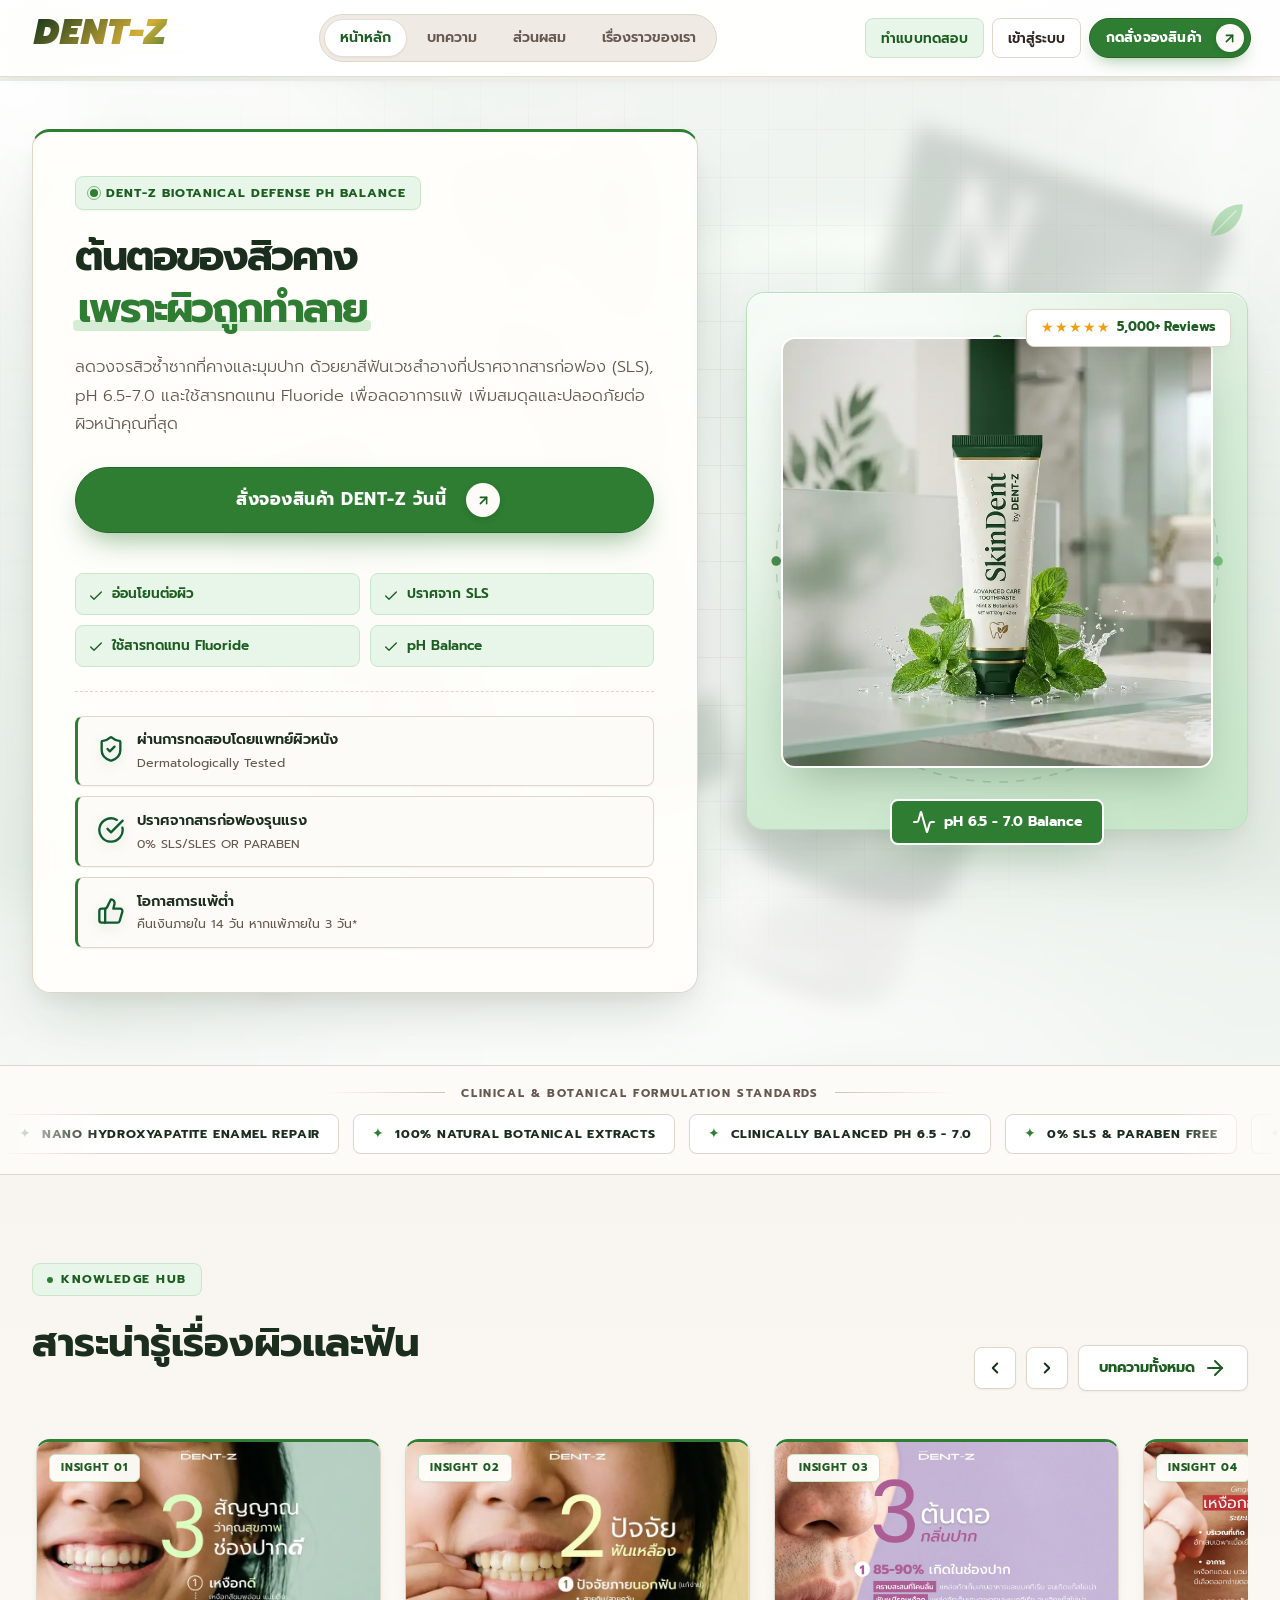
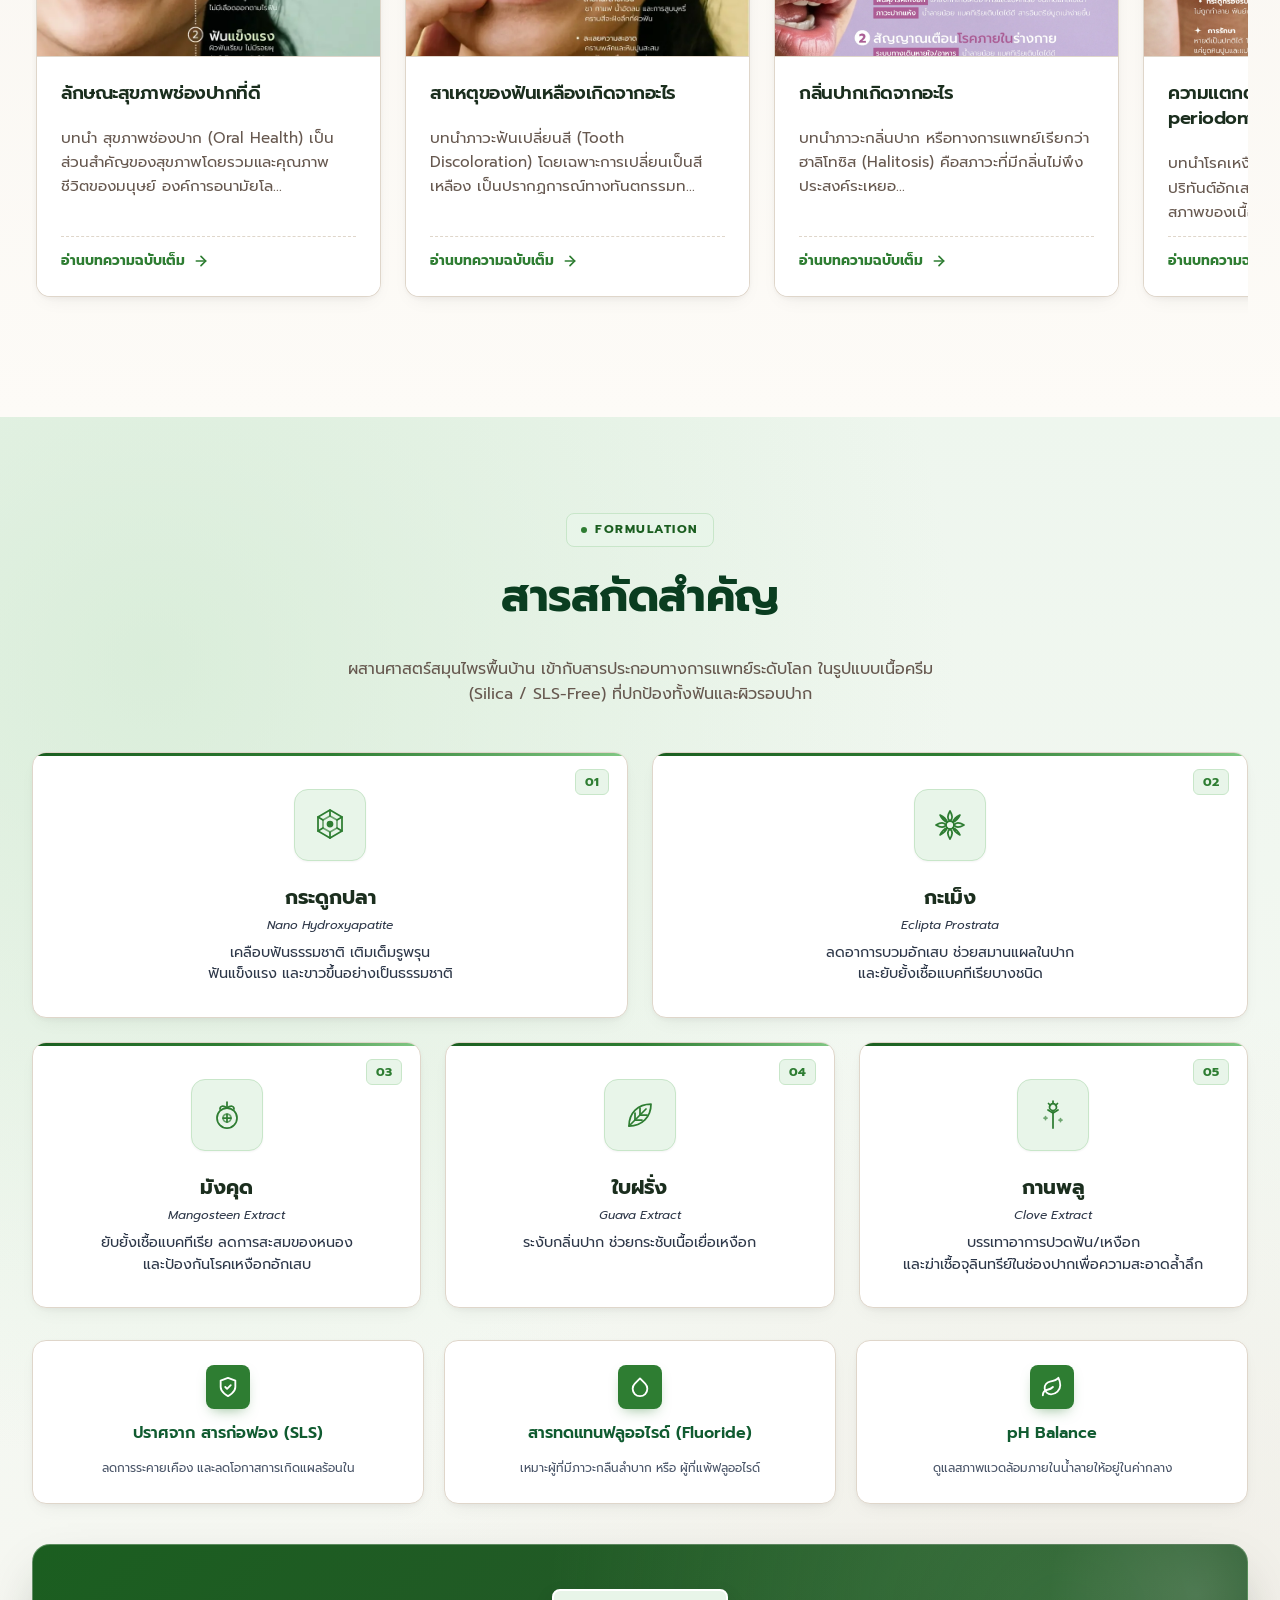
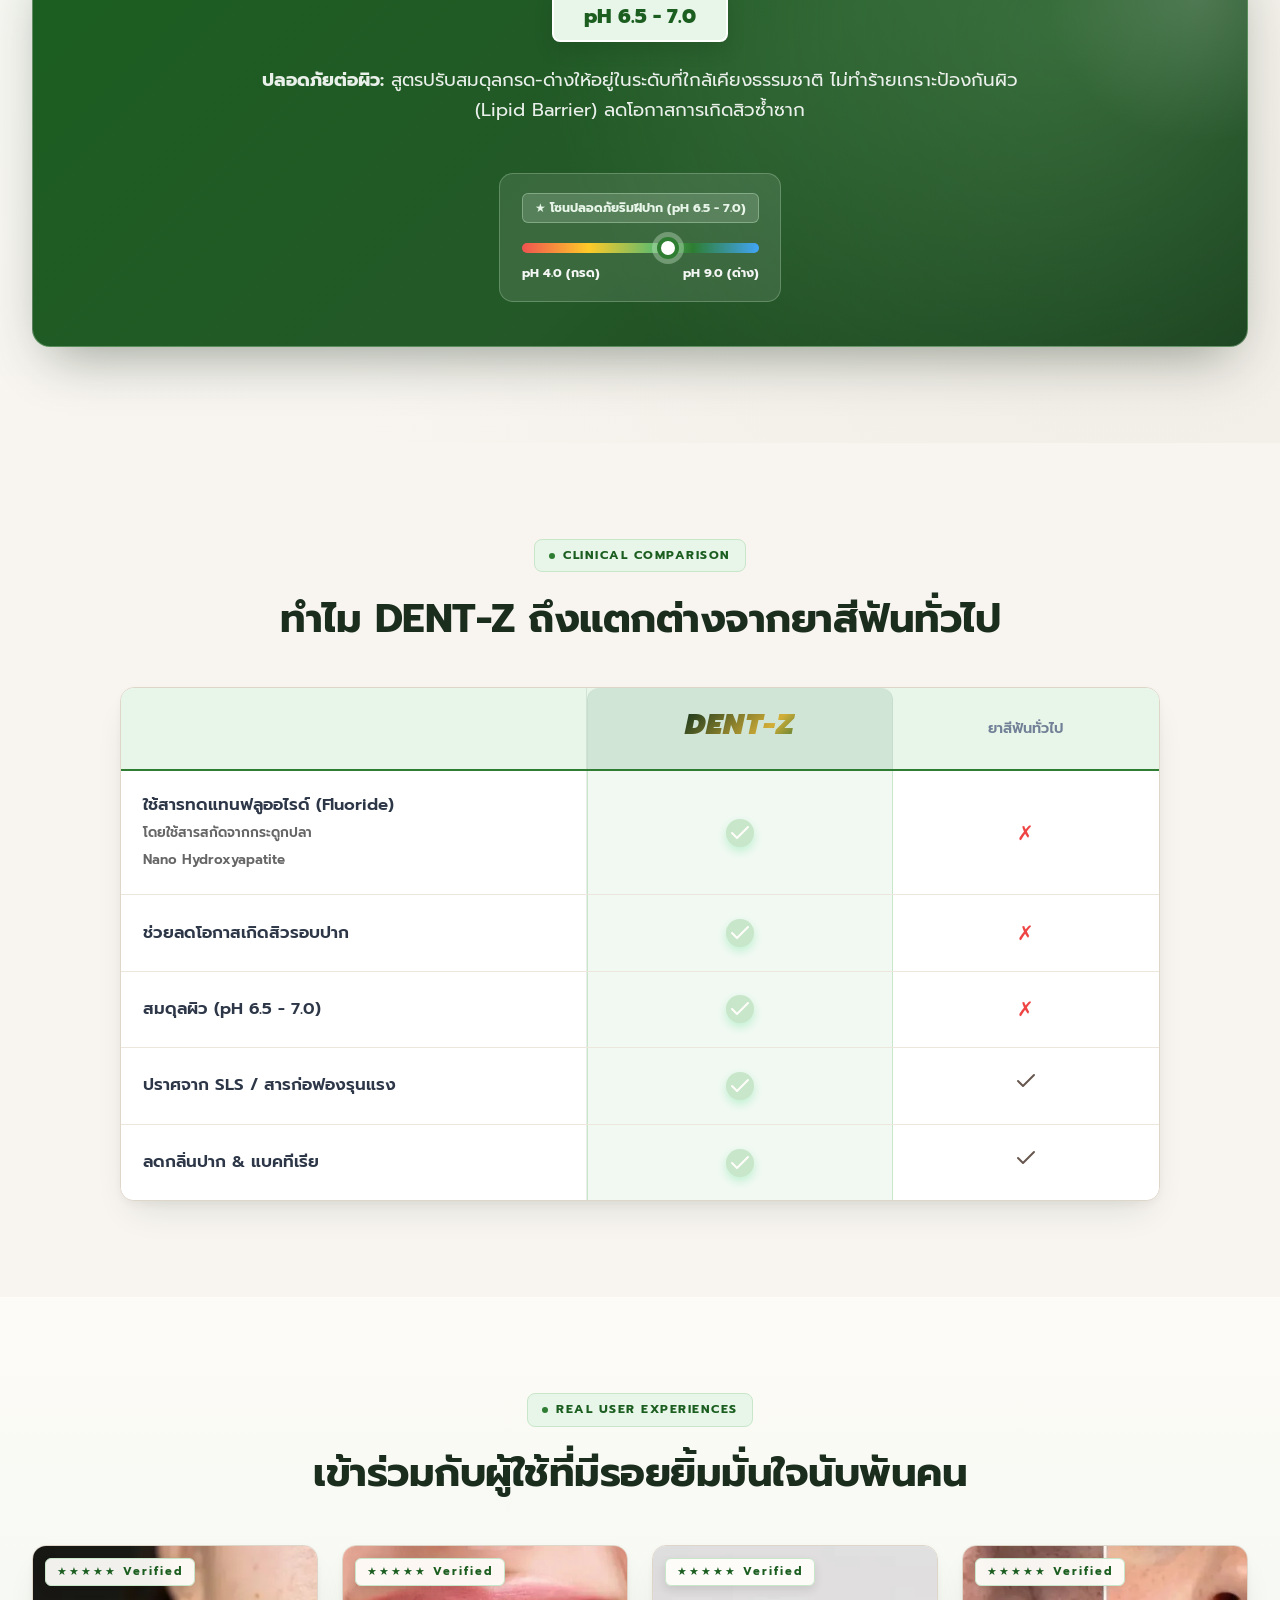
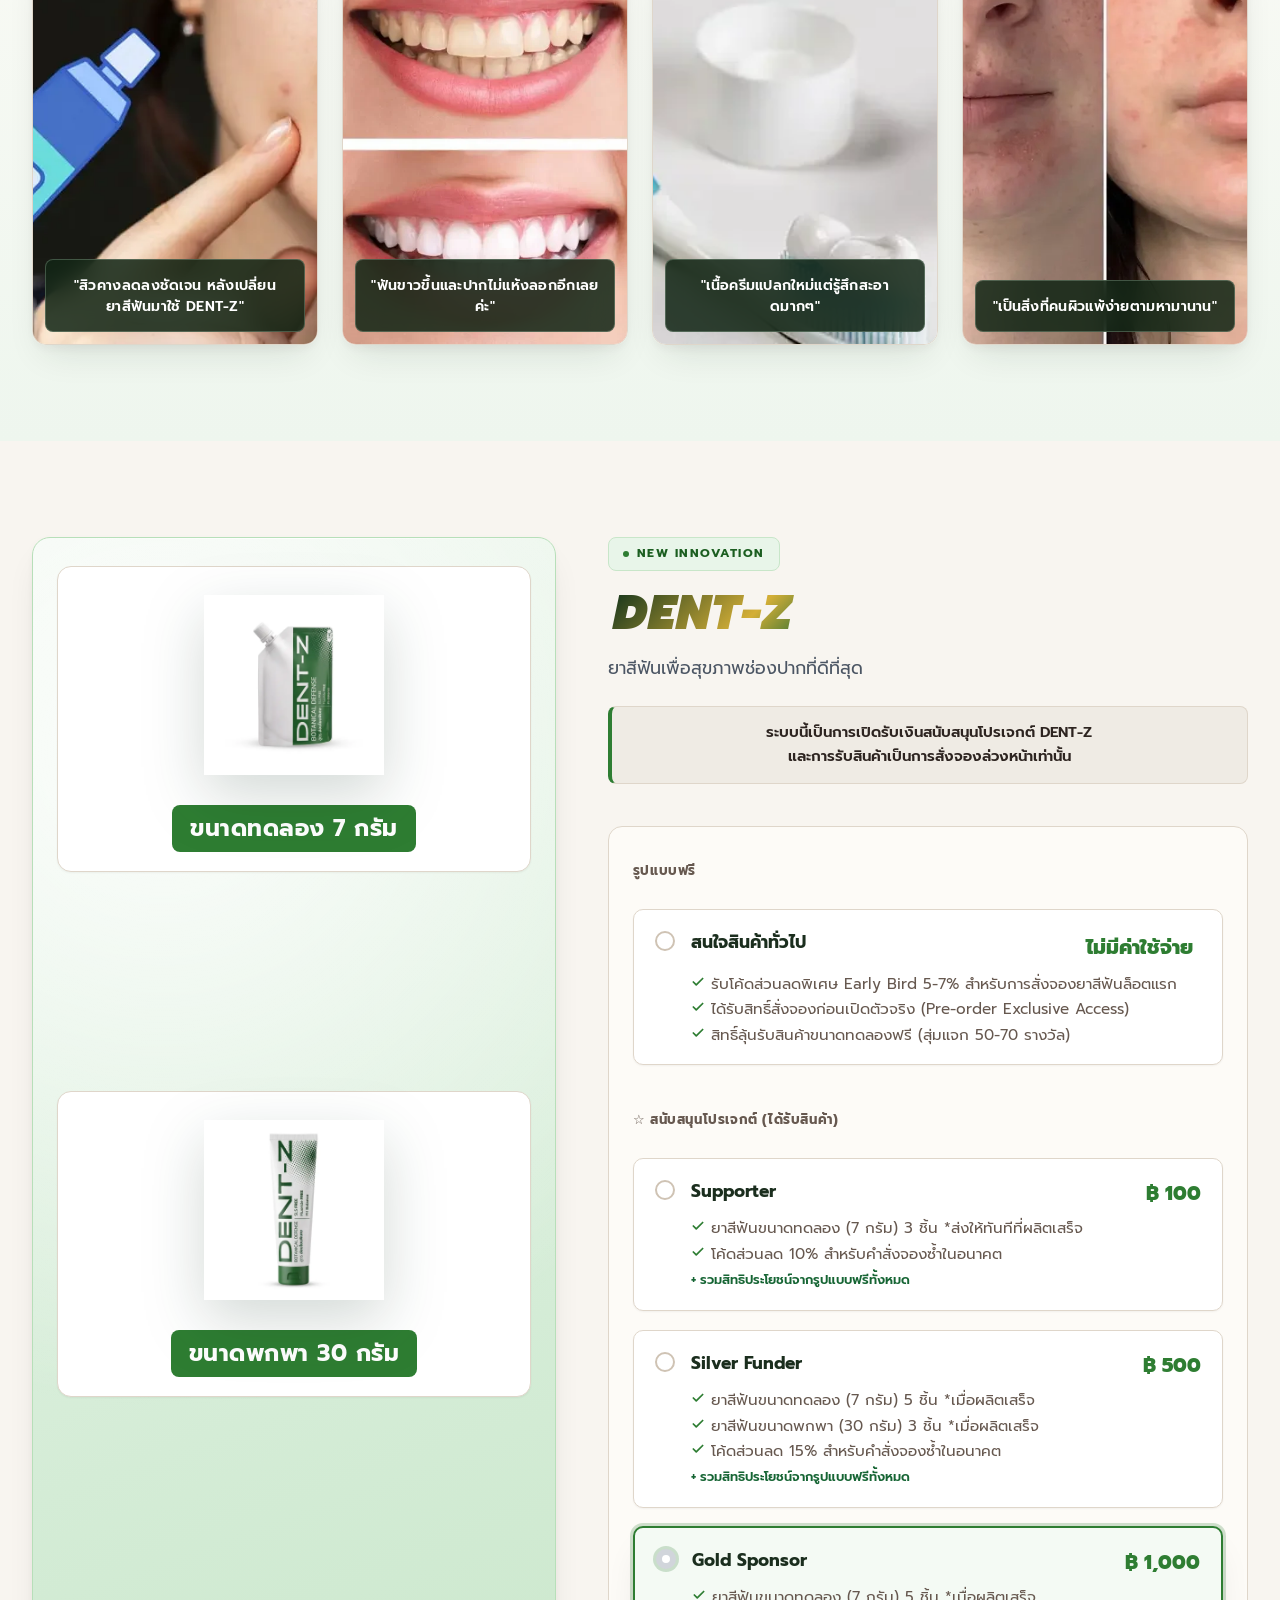
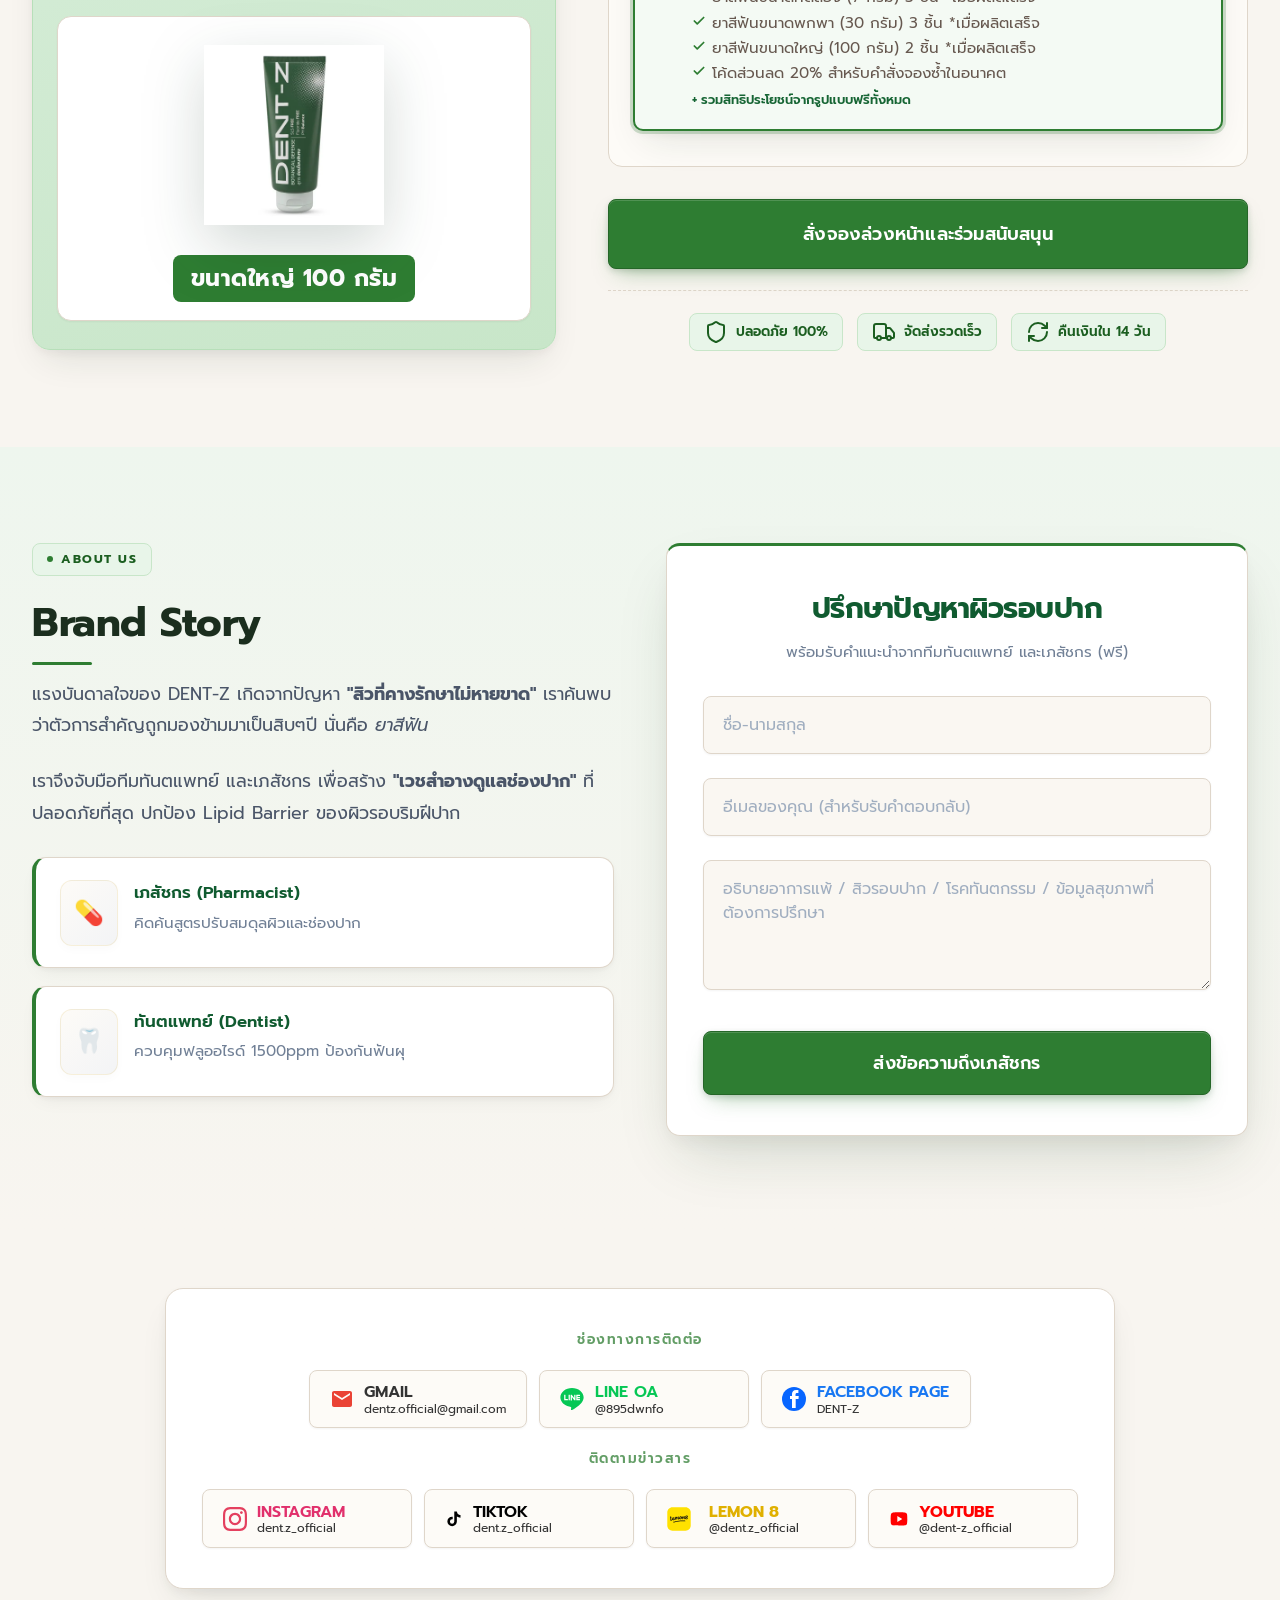
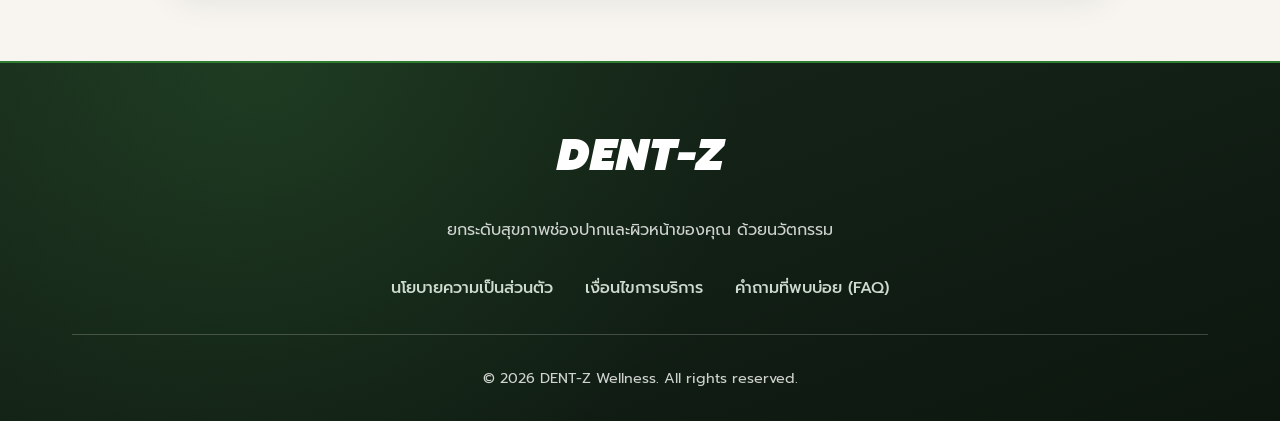
==== commit 298bfb61: "feat(ui): complete 21st.dev Nature theme + hero-01 responsive UI overhaul" ====
--- a/Deploy/index.html
+++ b/Deploy/index.html
@@ -1,4 +1,18 @@
-<!DOCTYPE html><html lang="en"><head>
+<!DOCTYPE html><html lang="th" translate="no" class="notranslate"><head><meta name="google" content="notranslate">
+
+<!-- DENTZ DATA SECURITY -->
+<script id="dentz-data-security">
+// Prevent Right-Click
+document.addEventListener('contextmenu', function(e) { e.preventDefault(); });
+// Prevent DevTools and View Source Shortcuts
+document.addEventListener('keydown', function(e) {
+  if (e.keyCode === 123) { e.preventDefault(); return false; } // F12
+  if (e.ctrlKey && e.shiftKey && (e.keyCode === 73 || e.keyCode === 74 || e.keyCode === 67)) { e.preventDefault(); return false; } // Ctrl+Shift+I/J/C
+  if (e.ctrlKey && e.keyCode === 85) { e.preventDefault(); return false; } // Ctrl+U
+  if (e.metaKey && e.altKey && (e.keyCode === 73 || e.keyCode === 74 || e.keyCode === 67 || e.keyCode === 85)) { e.preventDefault(); return false; } // Mac equivalent
+});
+</script>
+
 <script>
   // Polyfills for Firebase Firestore WebChannel bug
   if (typeof AbortController !== 'undefined') {
@@ -13,9 +27,53 @@
 </script>
 
     <meta charset="UTF-8">
-    <link rel="icon" type="image/svg+xml" href="./favicon.svg">
+    <link rel="icon" type="image/svg+xml" href="[data-uri]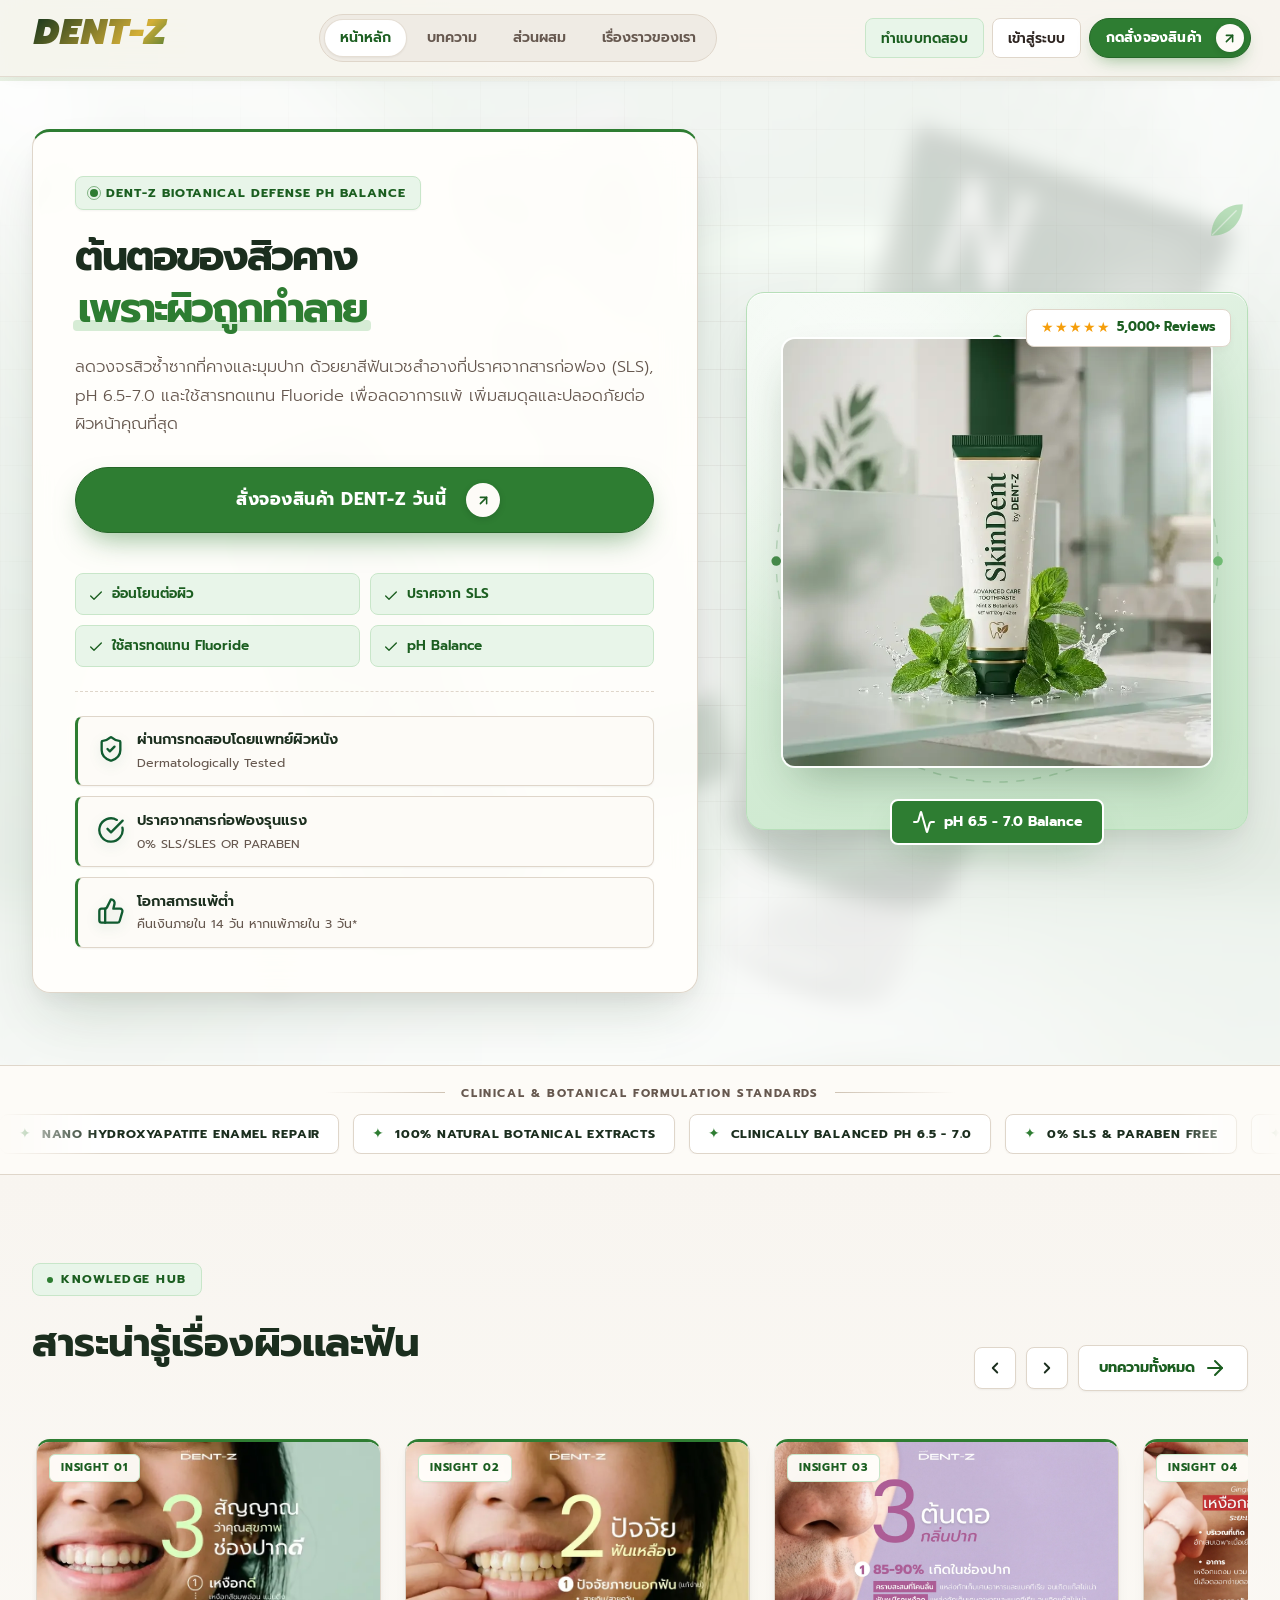
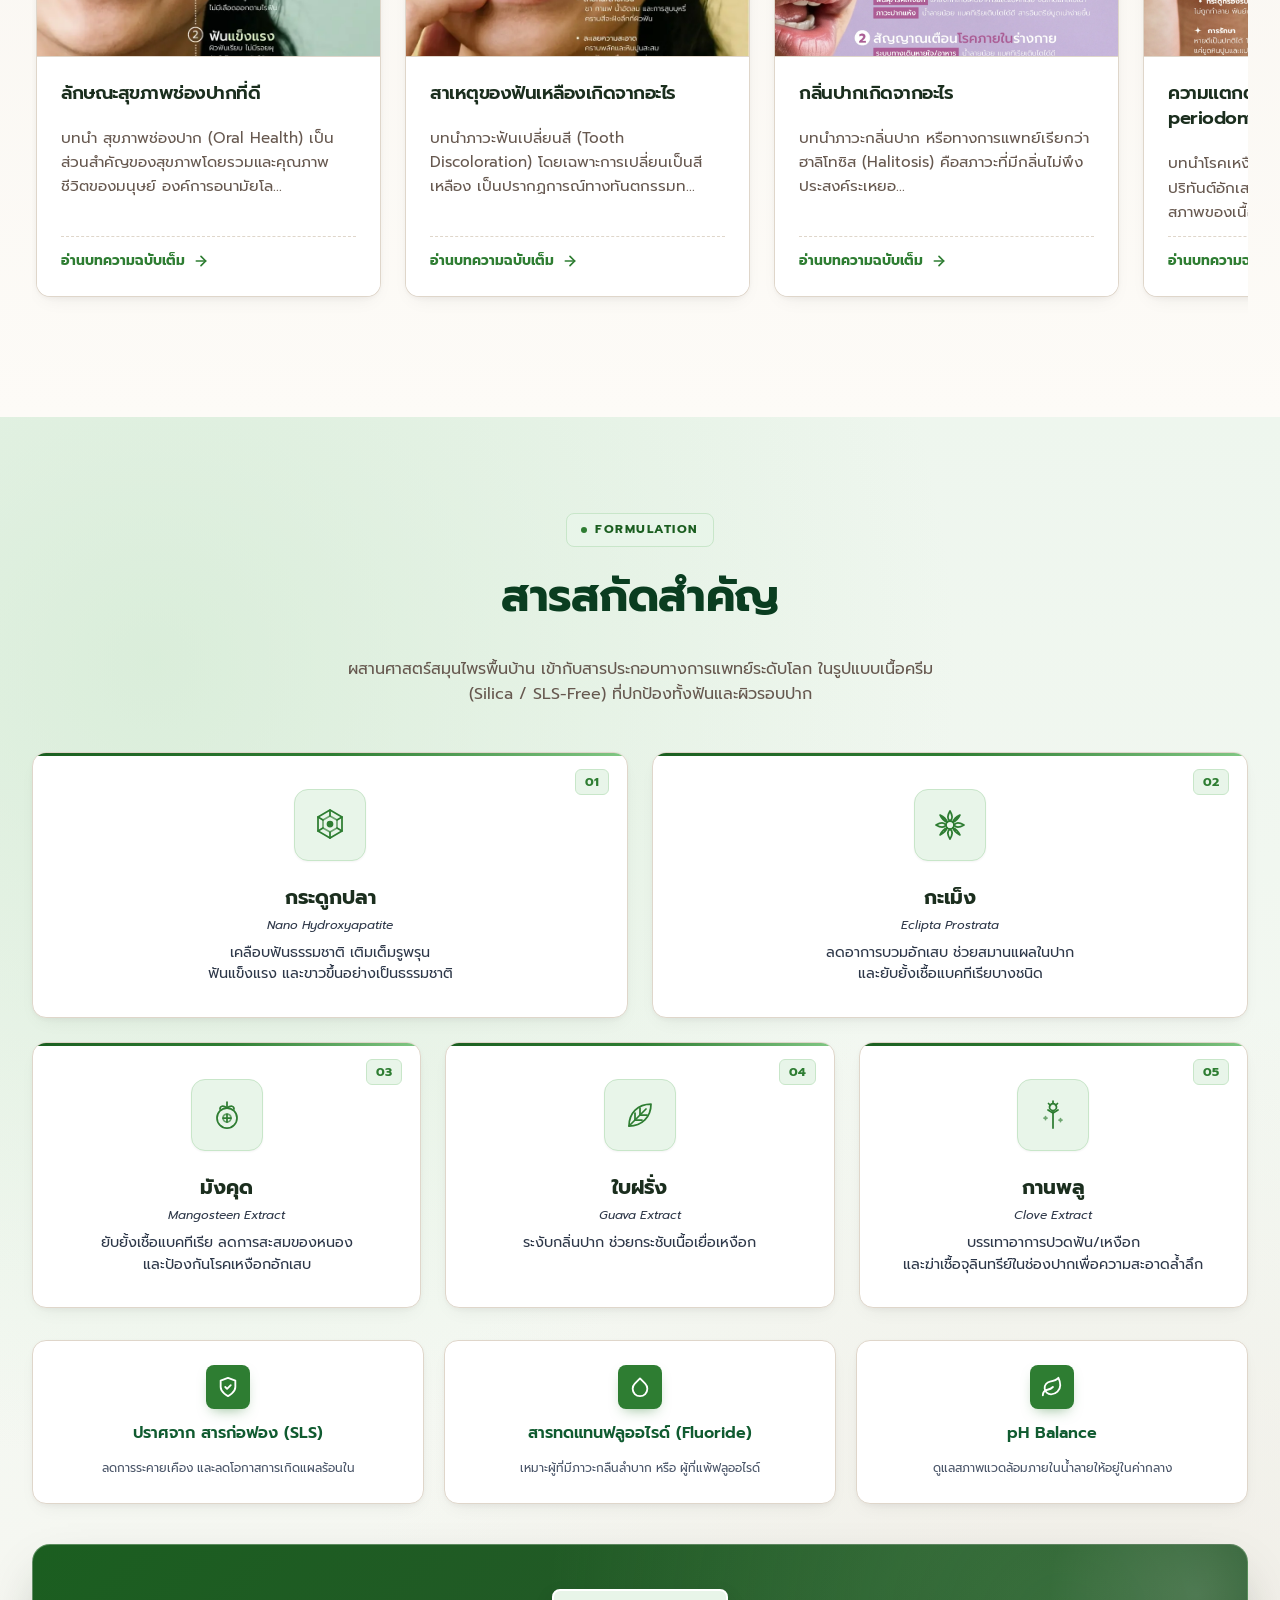
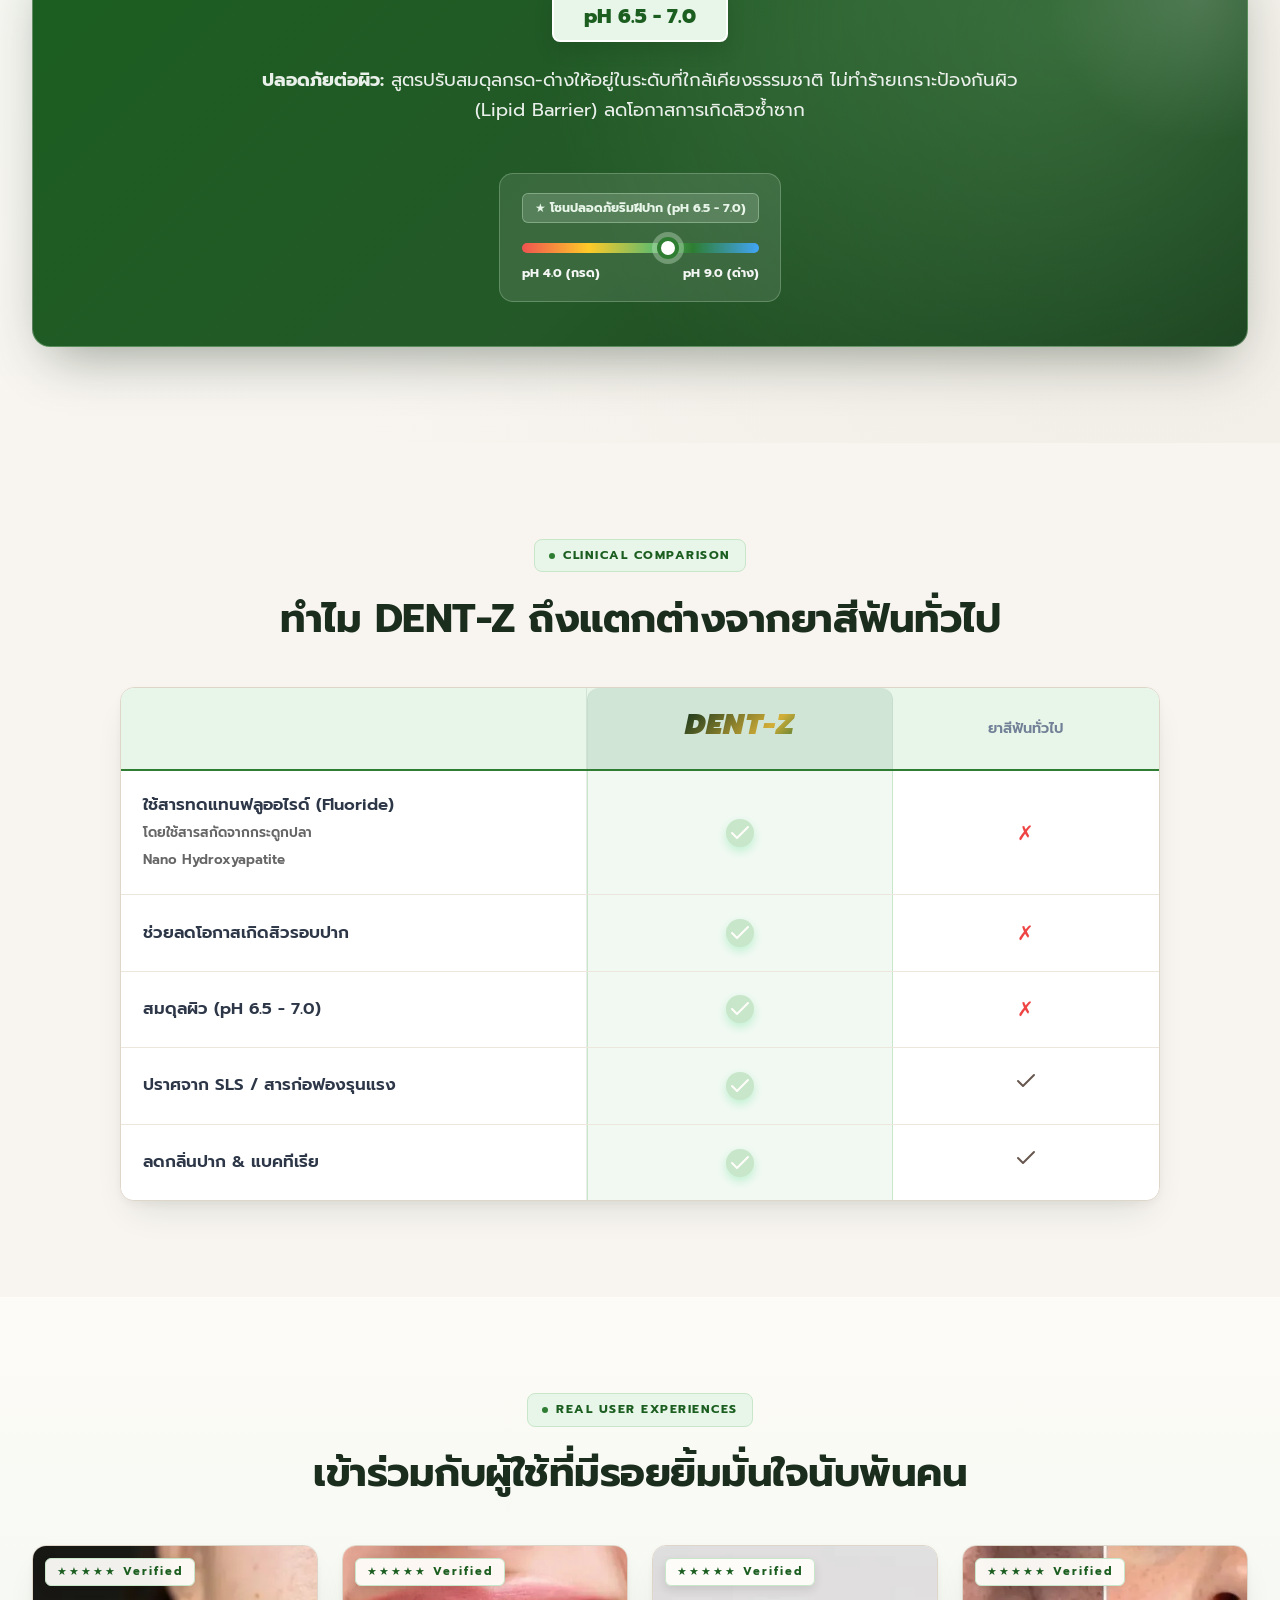
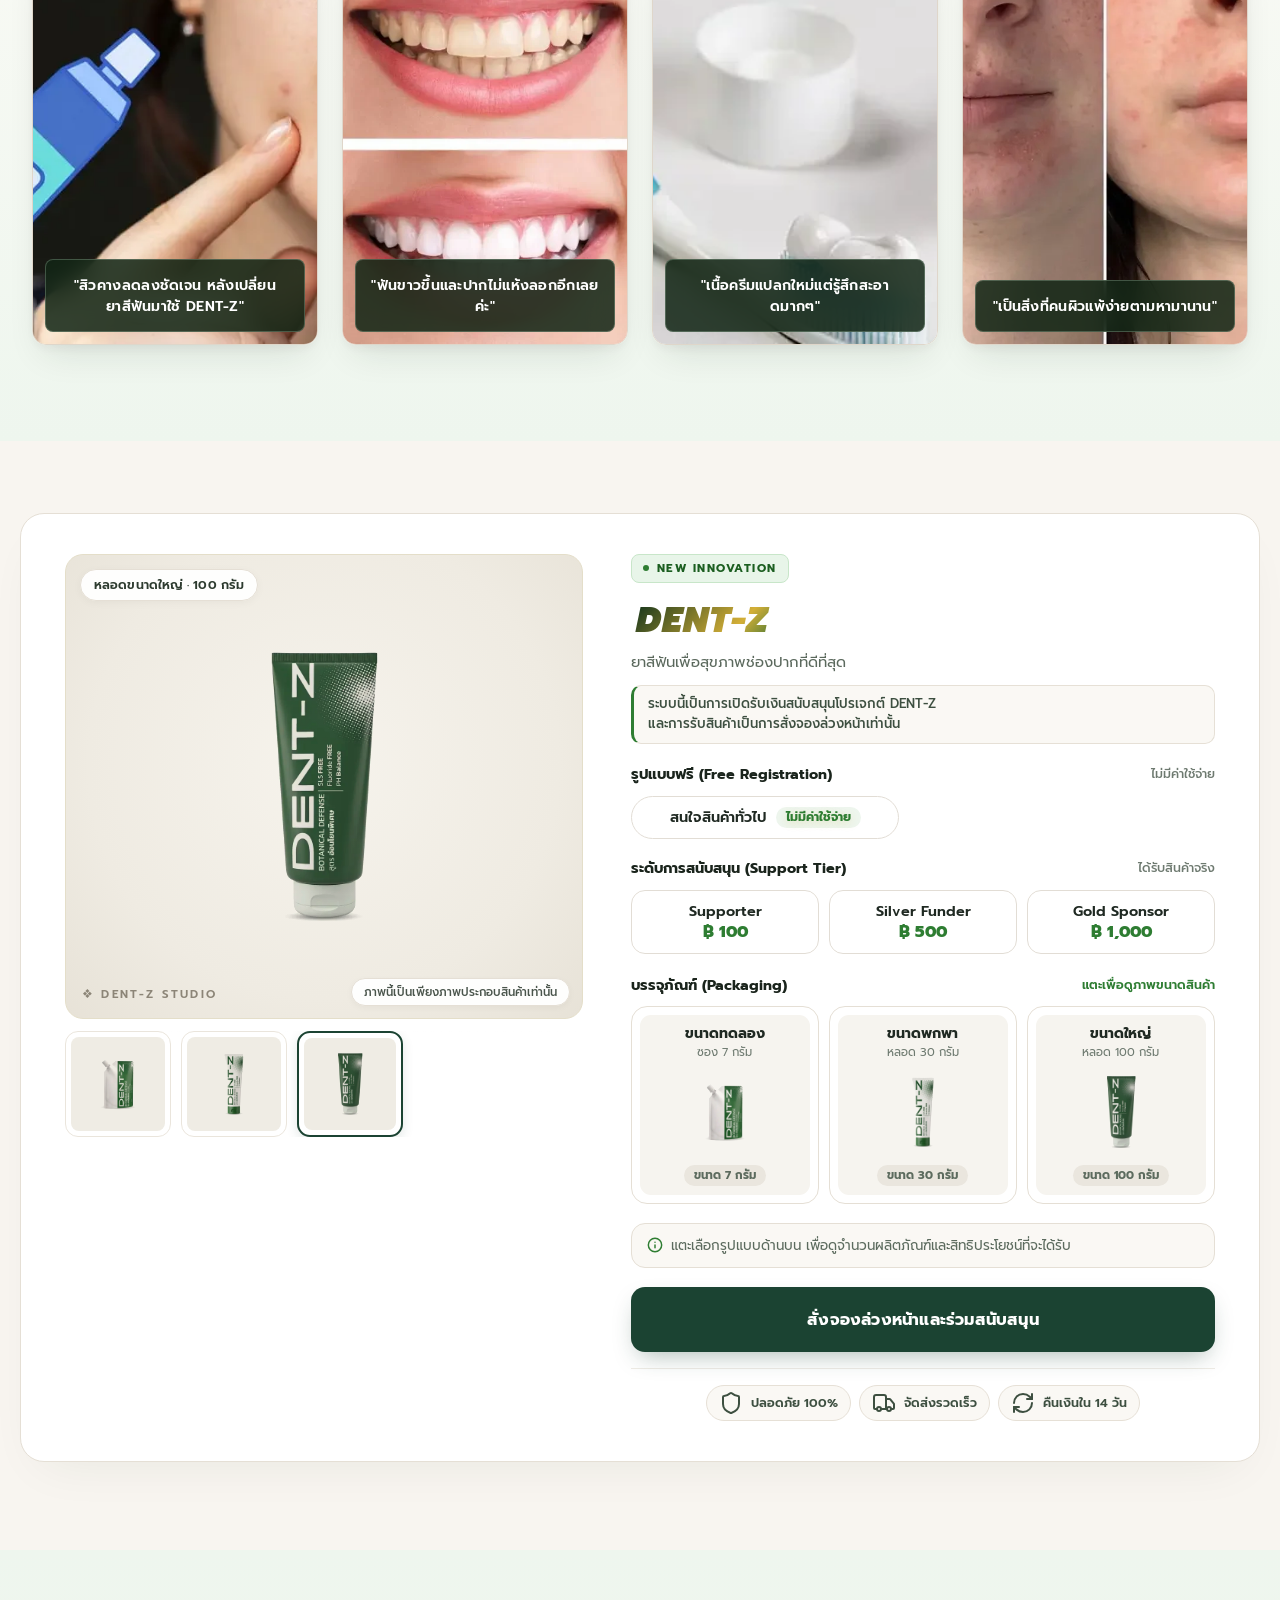
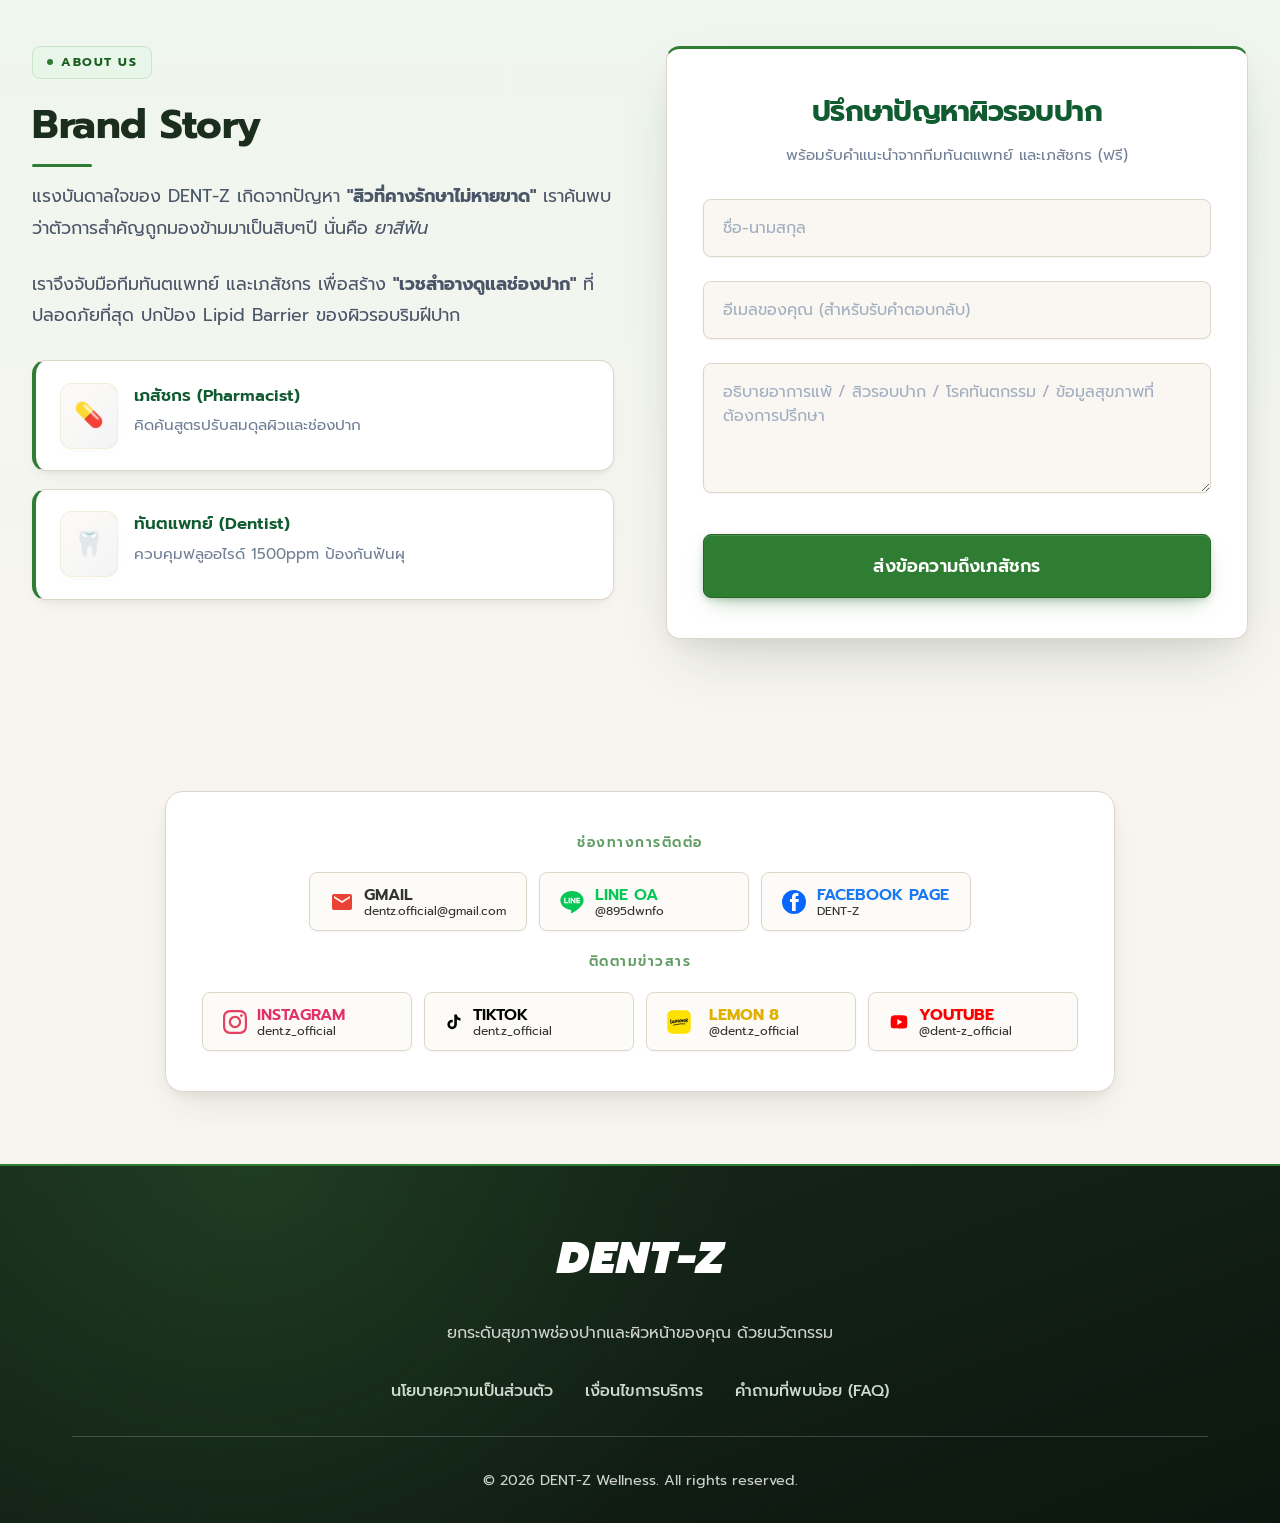
==== commit 398a6887: "Redesign #product pre-order section with clean studio configurator UI" ====
--- a/Deploy/index.html
+++ b/Deploy/index.html
@@ -7976,234 +7976,765 @@
   }
 
   /* ============================================================================
-     10. SHOP / PROJECT SUPPORT (#product) — NATURE SHADCN PACKAGE SELECTOR
+     10. SHOP / PROJECT SUPPORT (#product) — CHOMM'S HOUSE STUDIO CONFIGURATOR UI
      ============================================================================ */
   html body section#product.shop-section {
     background: var(--nt-bg) !important;
-    padding: 6rem 0 !important;
+    padding: 4.5rem 0 5.5rem !important;
   }
 
   html body section#product .shop-container {
-    max-width: 1340px !important;
+    max-width: 1240px !important;
     margin: 0 auto !important;
-    padding: 0 2rem !important;
+    padding: 2.5rem 2.75rem !important;
+    background: #FFFFFF !important;
+    border: 1px solid #E5DFD5 !important;
+    border-radius: 24px !important;
+    box-shadow: 0 20px 52px -22px rgba(27, 46, 30, 0.08) !important;
     display: grid !important;
-    grid-template-columns: minmax(0, 0.9fr) minmax(0, 1.1fr) !important;
-    gap: 3.25rem !important;
-    align-items: stretch !important;
+    grid-template-columns: minmax(0, 0.94fr) minmax(0, 1.06fr) !important;
+    gap: 3rem !important;
+    align-items: start !important;
     box-sizing: border-box !important;
   }
 
-  html body section#product .shop-image-side,
+  html body section#product .shop-image-side {
+    min-width: 0 !important;
+    max-width: 100% !important;
+    box-sizing: border-box !important;
+    position: sticky !important;
+    top: 96px !important;
+    display: flex !important;
+    flex-direction: column !important;
+    gap: 12px !important;
+  }
+
   html body section#product .shop-details-side {
     min-width: 0 !important;
     max-width: 100% !important;
     box-sizing: border-box !important;
-  }
-
-  html body section#product .product-gallery {
-    background:
-      radial-gradient(circle at 25% 15%, rgba(255, 255, 255, 0.85) 0%, transparent 52%),
-      linear-gradient(160deg, #EEF7EE 0%, #D4ECD6 60%, #C8E6C9 100%) !important;
-    border: 1px solid #B7DFB9 !important;
-    border-radius: var(--nt-radius-xl) !important;
-    padding: 1.75rem 1.5rem !important;
-    gap: 1.15rem !important;
-    box-shadow: var(--nt-shadow-md) !important;
     display: flex !important;
     flex-direction: column !important;
-    justify-content: space-between !important;
+  }
+
+  /* Chomm's House Large Studio Stage (1:1 Rounded Gallery Box) */
+  html body section#product .dz-chomm-stage {
+    position: relative !important;
+    width: 100% !important;
+    aspect-ratio: 1 / 1 !important;
+    max-height: 465px !important;
+    border-radius: 18px !important;
+    background: radial-gradient(circle at 50% 45%, #F6F3EC 0%, #EFEBE2 65%, #E7E2D7 100%) !important;
+    border: 1px solid #E4DEC9 !important;
+    display: flex !important;
+    align-items: center !important;
+    justify-content: center !important;
+    padding: 2.25rem !important;
+    overflow: hidden !important;
     box-sizing: border-box !important;
-    max-width: 100% !important;
+  }
+
+  html body section#product .dz-chomm-stage .dz-stage-img {
+    max-width: 78% !important;
+    max-height: 78% !important;
+    width: auto !important;
+    height: auto !important;
+    object-fit: contain !important;
+    mix-blend-mode: multiply !important;
+    filter: brightness(1.045) contrast(1.045) !important;
+    transition: opacity 0.22s ease, transform 0.35s cubic-bezier(0.22, 1, 0.36, 1) !important;
+    position: relative !important;
+    z-index: 2 !important;
+  }
+
+  html body section#product .dz-chomm-stage:hover .dz-stage-img {
+    transform: scale(1.03) !important;
+  }
+
+  html body section#product .dz-stage-size-pill {
+    position: absolute !important;
+    top: 14px !important;
+    left: 14px !important;
+    z-index: 3 !important;
+    background: rgba(255, 255, 255, 0.94) !important;
+    border: 1px solid #E5DFD5 !important;
+    color: #2D3B2F !important;
+    padding: 5px 13px !important;
+    border-radius: 9999px !important;
+    font-size: 0.78rem !important;
+    font-weight: 600 !important;
+    letter-spacing: 0.1px !important;
+    box-shadow: 0 2px 8px rgba(0, 0, 0, 0.04) !important;
+  }
+
+  html body section#product .dz-stage-qty-pill {
+    position: absolute !important;
+    top: 14px !important;
+    right: 14px !important;
+    z-index: 3 !important;
+    background: #1B4332 !important;
+    color: #FFFFFF !important;
+    padding: 5px 13px !important;
+    border-radius: 9999px !important;
+    font-size: 0.78rem !important;
+    font-weight: 700 !important;
+    box-shadow: 0 4px 12px rgba(27, 67, 50, 0.2) !important;
+    display: none !important;
+  }
+
+  html body section#product .dz-stage-qty-pill.is-visible {
+    display: inline-flex !important;
+    align-items: center !important;
+    gap: 5px !important;
+  }
+
+  html body section#product .dz-stage-watermark {
+    position: absolute !important;
+    bottom: 15px !important;
+    left: 16px !important;
+    z-index: 3 !important;
+    color: #8C8577 !important;
+    font-size: 0.72rem !important;
+    font-weight: 600 !important;
+    letter-spacing: 2.2px !important;
+    text-transform: uppercase !important;
+    display: inline-flex !important;
+    align-items: center !important;
+    gap: 6px !important;
+    pointer-events: none !important;
+  }
+
+  html body section#product .dz-stage-disclaimer {
+    position: absolute !important;
+    bottom: 12px !important;
+    right: 12px !important;
+    z-index: 3 !important;
+    background: rgba(255, 255, 255, 0.95) !important;
+    border: 1px solid #E5DFD5 !important;
+    color: #4A554C !important;
+    padding: 4px 12px !important;
+    border-radius: 9999px !important;
+    font-size: 0.72rem !important;
+    font-weight: 500 !important;
+    box-shadow: 0 2px 6px rgba(0, 0, 0, 0.04) !important;
+    pointer-events: none !important;
+  }
+
+  /* Chomm's House Clean Horizontal Thumbnail Strip Below Stage */
+  html body section#product .product-gallery {
+    background: transparent !important;
+    border: none !important;
+    border-radius: 0 !important;
+    padding: 0 !important;
+    margin: 0 !important;
+    box-shadow: none !important;
+    display: grid !important;
+    grid-template-columns: repeat(3, 106px) !important;
+    justify-content: start !important;
+    gap: 10px !important;
+    width: 100% !important;
+    height: auto !important;
+    box-sizing: border-box !important;
   }
 
   html body section#product .product-hover-container {
-    background: var(--nt-card-pure) !important;
-    border: 1px solid var(--nt-border) !important;
-    border-radius: var(--nt-radius-lg) !important;
-    padding: 1.15rem !important;
-    margin-bottom: 0 !important;
-    box-shadow: var(--nt-shadow-xs) !important;
-    transition: all 0.3s var(--nt-ease) !important;
+    aspect-ratio: 1 / 1 !important;
+    background: #FFFFFF !important;
+    border: 1.5px solid #EAE5DC !important;
+    border-radius: 13px !important;
+    padding: 5px !important;
+    margin: 0 !important;
+    box-shadow: none !important;
+    transform: none !important;
+    transition: border-color 0.2s ease, box-shadow 0.2s ease !important;
     display: flex !important;
     flex-direction: column !important;
     align-items: center !important;
+    justify-content: center !important;
     position: relative !important;
     min-width: 0 !important;
+    cursor: pointer !important;
     box-sizing: border-box !important;
-  }
-
-  html body section#product .product-hover-container:hover,
+    overflow: hidden !important;
+  }
+
+  html body section#product .product-hover-container:hover {
+    border-color: #9EB5A2 !important;
+    background: #FFFFFF !important;
+    transform: none !important;
+  }
+
+  /* Keep SCRIPT #25 .active subtle unless selected as stage preview */
   html body section#product .product-hover-container.active {
+    border-color: #C5D9C7 !important;
+    transform: none !important;
+    box-shadow: none !important;
+  }
+
+  /* Exact Chomm's House Double-Framed Active Thumbnail Ring */
+  html body section#product .product-hover-container.dz-thumb-selected {
+    border: 2px solid #1B4332 !important;
     background: #FFFFFF !important;
-    border-color: var(--nt-primary) !important;
-    box-shadow: 0 0 0 3px var(--nt-ring), var(--nt-shadow-md) !important;
-    transform: translateY(-3px) !important;
+    box-shadow: 0 4px 12px rgba(27, 67, 50, 0.12) !important;
+    transform: none !important;
+  }
+
+  html body section#product .product-hover-container .product-frame-wrapper {
+    width: 100% !important;
+    height: 100% !important;
+    max-width: 100% !important;
+    padding: 6px !important;
+    margin: 0 !important;
+    background: #EFECE4 !important;
+    border-radius: 8px !important;
+    border: none !important;
+    box-shadow: none !important;
+    transform: none !important;
+    backdrop-filter: none !important;
+    -webkit-backdrop-filter: none !important;
+    filter: none !important;
+    opacity: 1 !important;
+    will-change: auto !important;
+    mix-blend-mode: normal !important;
+    display: flex !important;
+    align-items: center !important;
+    justify-content: center !important;
+    box-sizing: border-box !important;
+  }
+
+  html body section#product .product-hover-container .product-frame-wrapper::before,
+  html body section#product .product-hover-container .product-frame-wrapper::after {
+    content: none !important;
+    display: none !important;
   }
 
   html body section#product .product-hover-container img {
-    max-width: 195px !important;
-    max-height: 180px !important;
+    max-width: 88% !important;
+    max-height: 88% !important;
     width: auto !important;
     height: auto !important;
     object-fit: contain !important;
-  }
-
-  html body section#product .product-hover-container span {
-    font-size: 0.95rem !important;
+    background: transparent !important;
+    mix-blend-mode: multiply !important;
+    filter: brightness(1.045) contrast(1.045) !important;
+  }
+
+  /* Hide oversized legacy text buttons inside thumbnails for pure Chomm's House look */
+  html body section#product .product-hover-container > span {
+    display: none !important;
+  }
+
+  /* Subtle mini qty dot on thumbnails when tier selected */
+  html body section#product .product-hover-container .product-qty-badge {
+    top: 5px !important;
+    right: 5px !important;
+    background: #1B4332 !important;
+    color: #FFFFFF !important;
+    font-size: 0.62rem !important;
     font-weight: 700 !important;
-    color: #FFFFFF !important;
-    margin-top: 0.7rem !important;
-    background: var(--nt-primary) !important;
-    border: none !important;
-    padding: 5px 18px !important;
-    border-radius: var(--nt-radius) !important;
-    text-align: center !important;
+    padding: 2px 6px !important;
+    border-radius: 9999px !important;
+    box-shadow: none !important;
   }
 
   html body section#product .product-separator {
     display: none !important;
   }
 
-  /* Project Support Notice — Nature Muted Linen + Forest Accent (zero gold) */
+  /* Right Side Compact Header & Notice */
+  html body section#product .shop-details-side .kicker {
+    margin-bottom: 0.4rem !important;
+    font-size: 0.72rem !important;
+    padding: 4px 11px !important;
+    width: fit-content !important;
+  }
+
+  html body section#product .shop-details-side h1 {
+    margin: 0 0 0.25rem 0 !important;
+    line-height: 1.15 !important;
+  }
+
+  html body section#product .dentz-logo-product .dentz-logo-text {
+    font-size: 2.2rem !important;
+  }
+
+  html body section#product .shop-details-side .product-description {
+    font-size: 0.93rem !important;
+    color: #5B695D !important;
+    margin: 0 0 0.75rem 0 !important;
+    line-height: 1.5 !important;
+  }
+
   html body section#product .hero-warning-box > div {
-    background: var(--nt-muted) !important;
-    border: 1px solid var(--nt-border) !important;
-    border-left: 4px solid var(--nt-primary) !important;
-    border-radius: var(--nt-radius) !important;
-    padding: 14px 20px !important;
-    margin: 16px 0 22px !important;
+    background: #FAF8F4 !important;
+    border: 1px solid #E6E0D6 !important;
+    border-left: 3.5px solid var(--nt-primary) !important;
+    border-radius: 10px !important;
+    padding: 9px 14px !important;
+    margin: 0 0 1.15rem 0 !important;
+    text-align: left !important;
     box-sizing: border-box !important;
   }
 
   html body section#product .hero-warning-box > div p {
-    color: var(--nt-fg) !important;
-    font-size: 0.93rem !important;
-    font-weight: 600 !important;
-    line-height: 1.6 !important;
+    color: #3D4F40 !important;
+    font-size: 0.82rem !important;
+    font-weight: 500 !important;
+    line-height: 1.5 !important;
     margin: 0 !important;
   }
 
-  /* Package Selection Cards */
+  /* Chomm's House Clean Borderless Configurator Groups */
+  html body section#product .package-selector {
+    margin-top: 0 !important;
+    display: flex !important;
+    flex-direction: column !important;
+    gap: 1.15rem !important;
+  }
+
   html body .pro-donate-wrapper {
-    background: var(--nt-bg-soft) !important;
-    border: 1px solid var(--nt-border) !important;
-    border-radius: var(--nt-radius-lg) !important;
-    padding: 1.5rem !important;
-    gap: 12px !important;
+    background: transparent !important;
+    border: none !important;
+    border-radius: 0 !important;
+    padding: 0 !important;
+    margin: 0 !important;
+    box-shadow: none !important;
+    display: grid !important;
+    grid-template-columns: repeat(3, minmax(0, 1fr)) !important;
+    column-gap: 10px !important;
+    row-gap: 8px !important;
     box-sizing: border-box !important;
     max-width: 100% !important;
   }
 
   html body .pro-donate-wrapper .pro-group-title {
-    color: var(--nt-muted-fg) !important;
-    font-size: 0.82rem !important;
-    letter-spacing: 0.6px !important;
-  }
-
-  html body .pro-donate-wrapper .pro-option-card {
-    background: var(--nt-card-pure) !important;
-    border: 1px solid var(--nt-border) !important;
-    border-radius: var(--nt-radius-md) !important;
-    padding: 1.2rem 1.3rem !important;
-    margin-bottom: 8px !important;
+    grid-column: 1 / -1 !important;
     display: flex !important;
-    align-items: flex-start !important;
-    justify-content: flex-start !important;
-    flex-wrap: nowrap !important;
-    gap: 12px !important;
-    box-shadow: var(--nt-shadow-xs) !important;
-    transition: all 0.25s var(--nt-ease) !important;
+    align-items: center !important;
+    justify-content: space-between !important;
+    color: #1A241C !important;
+    font-size: 0.9rem !important;
+    font-weight: 700 !important;
+    letter-spacing: 0 !important;
+    text-transform: none !important;
+    margin: 0 0 2px 0 !important;
+    padding: 0 !important;
+  }
+
+  html body .pro-donate-wrapper .pro-group-title ~ .pro-group-title {
+    margin-top: 10px !important;
+  }
+
+  html body .dz-group-meta {
+    font-size: 0.78rem !important;
+    font-weight: 500 !important;
+    color: #6E7A70 !important;
+    transition: color 0.2s ease !important;
+  }
+
+  html body .dz-group-meta.is-active {
+    color: #1B4332 !important;
+    font-weight: 700 !important;
+  }
+
+  /* Hide verbose radio circles, legacy pseudo-shimmers & multi-line lists inside pill buttons */
+  html body .pro-donate-wrapper .pro-option-card::before,
+  html body .pro-donate-wrapper .pro-option-card::after,
+  html body .pro-donate-wrapper .pro-option-card .pro-radio-custom,
+  html body .pro-donate-wrapper .pro-option-card .pro-benefits,
+  html body .pro-donate-wrapper .pro-option-card .extra-benefits,
+  html body .pro-donate-wrapper .pro-option-card .popular-badge,
+  html body .pro-donate-wrapper .pro-option-card .pro-badge-popular {
+    content: none !important;
+    display: none !important;
+  }
+
+  /* Base Pill Button Styling (Unselected Default + Before User Selection) */
+  html body .pro-donate-wrapper .pro-option-card,
+  html:not(.user-has-selected-package) body .pro-donate-wrapper .pro-option-card.selected {
+    background: #FFFFFF !important;
+    border: 1.5px solid #E2DDD5 !important;
+    border-radius: 14px !important;
+    padding: 11px 12px !important;
+    margin: 0 !important;
+    display: flex !important;
+    align-items: center !important;
+    justify-content: center !important;
+    box-shadow: none !important;
+    transform: none !important;
+    cursor: pointer !important;
+    transition: all 0.2s cubic-bezier(0.22, 1, 0.36, 1) !important;
     box-sizing: border-box !important;
-  }
-
-  html body .pro-donate-wrapper .pro-option-card:hover {
-    border-color: #9CCC9E !important;
-    background: #FCFDFC !important;
-    transform: translateY(-2px) !important;
-    box-shadow: var(--nt-shadow-sm) !important;
-  }
-
-  html.user-has-selected-package body .pro-donate-wrapper .pro-option-card.selected,
-  html body .pro-donate-wrapper .pro-option-card.selected,
-  html body .pro-option-card.selected,
-  html body .pro-option-card[data-selected] {
-    background: #F4FAF4 !important;
-    border: 2px solid var(--nt-primary) !important;
-    box-shadow: 0 0 0 3px var(--nt-ring), var(--nt-shadow-md) !important;
-    transform: translateY(-2px) !important;
-    animation: none !important;
-  }
-
+    min-width: 0 !important;
+  }
+
+  /* Free Registration Option: Chomm's House Rounded Pill Tag */
+  html body .pro-donate-wrapper .pro-option-card[data-val="สนใจสินค้าทั่วไป"],
+  html:not(.user-has-selected-package) body .pro-donate-wrapper .pro-option-card[data-val="สนใจสินค้าทั่วไป"].selected {
+    grid-column: 1 / -1 !important;
+    width: fit-content !important;
+    min-width: 268px !important;
+    max-width: 100% !important;
+    border-radius: 9999px !important;
+    padding: 10px 22px !important;
+  }
+
+  /* 3 Paid Support Tiers: Side-by-Side Equal Pills (Chomm's House Size Row) */
+  html body .pro-donate-wrapper .pro-option-card[data-val="100"],
+  html body .pro-donate-wrapper .pro-option-card[data-val="500"],
+  html body .pro-donate-wrapper .pro-option-card[data-val="1000"] {
+    grid-column: span 1 !important;
+    width: 100% !important;
+  }
+
+  html body .pro-donate-wrapper .pro-option-card .pro-card-content {
+    width: 100% !important;
+    min-width: 0 !important;
+  }
+
+  html body .pro-donate-wrapper .pro-option-card[data-val="สนใจสินค้าทั่วไป"] .pro-card-header {
+    display: flex !important;
+    flex-direction: row !important;
+    align-items: center !important;
+    justify-content: center !important;
+    gap: 10px !important;
+    margin: 0 !important;
+  }
+
+  html body .pro-donate-wrapper .pro-option-card:not([data-val="สนใจสินค้าทั่วไป"]) .pro-card-header {
+    display: flex !important;
+    flex-direction: column !important;
+    align-items: center !important;
+    justify-content: center !important;
+    gap: 2px !important;
+    margin: 0 !important;
+    text-align: center !important;
+  }
+
+  /* Pill Typography — Unselected (includes Gold Sponsor before user clicks!) */
   html body .pro-donate-wrapper .pro-option-card .pro-title,
-  html body .pro-option-card .pro-title,
-  html.user-has-selected-package body .pro-donate-wrapper .pro-option-card.selected .pro-title {
-    color: var(--nt-heading) !important;
-    -webkit-text-fill-color: var(--nt-heading) !important;
+  html:not(.user-has-selected-package) body .pro-donate-wrapper .pro-option-card.selected .pro-title {
+    color: #1F2922 !important;
+    -webkit-text-fill-color: #1F2922 !important;
     background: none !important;
     text-shadow: none !important;
     -webkit-text-stroke: 0 !important;
-    font-size: 1.08rem !important;
-  }
-
-  /* Override ALL legacy gold #B8860B / #D4AF37 prices to Nature Primary #2E7D32! */
+    font-size: 0.9rem !important;
+    font-weight: 600 !important;
+    line-height: 1.25 !important;
+    white-space: nowrap !important;
+  }
+
   html body .pro-donate-wrapper .pro-option-card .pro-price,
-  html body .pro-option-card .pro-price,
-  html body .pro-option-card [class*="price"],
+  html:not(.user-has-selected-package) body .pro-donate-wrapper .pro-option-card.selected .pro-price {
+    color: var(--nt-primary) !important;
+    -webkit-text-fill-color: var(--nt-primary) !important;
+    font-size: 1.02rem !important;
+    font-weight: 800 !important;
+    line-height: 1.2 !important;
+    text-shadow: none !important;
+  }
+
+  html body .pro-donate-wrapper .pro-option-card .pro-price-badge,
+  html:not(.user-has-selected-package) body .pro-donate-wrapper .pro-option-card.selected .pro-price-badge {
+    color: #2E7D32 !important;
+    -webkit-text-fill-color: #2E7D32 !important;
+    background: #EEF6EE !important;
+    padding: 3px 10px !important;
+    border-radius: 9999px !important;
+    font-size: 0.78rem !important;
+    font-weight: 700 !important;
+    line-height: 1.2 !important;
+  }
+
+  /* Pill Hover */
+  html body .pro-donate-wrapper .pro-option-card:hover {
+    border-color: #2E7D32 !important;
+    background: #F9FCF9 !important;
+    transform: translateY(-1px) !important;
+    box-shadow: 0 4px 12px rgba(46, 125, 50, 0.08) !important;
+  }
+
+  /* Pill SELECTED State (Chomm's House High-Contrast Solid Dark Pill!) */
+  html.user-has-selected-package body .pro-donate-wrapper .pro-option-card.selected,
+  html.user-has-selected-package body .pro-donate-wrapper .pro-option-card.selected:hover {
+    background: #1B4332 !important;
+    background-image: none !important;
+    border-color: #1B4332 !important;
+    box-shadow: 0 6px 16px -4px rgba(27, 67, 50, 0.32) !important;
+    transform: translateY(-1px) !important;
+    animation: none !important;
+  }
+
+  html.user-has-selected-package body .pro-donate-wrapper .pro-option-card.selected .pro-title {
+    color: #FFFFFF !important;
+    -webkit-text-fill-color: #FFFFFF !important;
+    text-shadow: none !important;
+  }
+
   html.user-has-selected-package body .pro-donate-wrapper .pro-option-card.selected .pro-price {
-    color: var(--nt-primary) !important;
-    font-size: 1.22rem !important;
+    color: #FFFFFF !important;
+    -webkit-text-fill-color: #FFFFFF !important;
+    text-shadow: none !important;
+  }
+
+  html.user-has-selected-package body .pro-donate-wrapper .pro-option-card.selected .pro-price-badge {
+    background: rgba(255, 255, 255, 0.18) !important;
+    color: #FFFFFF !important;
+    -webkit-text-fill-color: #FFFFFF !important;
+    text-shadow: none !important;
+  }
+
+  /* Chomm's House 3-Card Packaging Showcase (บรรจุภัณฑ์ / ขนาดสินค้าที่ได้รับ) */
+  html body section#product .dz-chomm-packaging {
+    display: flex !important;
+    flex-direction: column !important;
+    gap: 9px !important;
+    margin-top: 2px !important;
+  }
+
+  html body section#product .dz-pkg-header {
+    display: flex !important;
+    align-items: center !important;
+    justify-content: space-between !important;
+    gap: 8px !important;
+  }
+
+  html body section#product .dz-pkg-title {
+    font-size: 0.9rem !important;
+    font-weight: 700 !important;
+    color: #1A241C !important;
+  }
+
+  html body section#product .dz-pkg-summary {
+    font-size: 0.78rem !important;
+    font-weight: 600 !important;
+    color: #2E7D32 !important;
+  }
+
+  html body section#product .dz-pkg-grid {
+    display: grid !important;
+    grid-template-columns: repeat(3, minmax(0, 1fr)) !important;
+    gap: 10px !important;
+  }
+
+  html body section#product .dz-pkg-card {
+    background: #FFFFFF !important;
+    border: 1.5px solid #E5DFD5 !important;
+    border-radius: 16px !important;
+    padding: 8px !important;
+    cursor: pointer !important;
+    transition: all 0.22s ease !important;
+    display: flex !important;
+    flex-direction: column !important;
+    box-sizing: border-box !important;
+    min-width: 0 !important;
+  }
+
+  html body section#product .dz-pkg-card-inner {
+    background: #F6F4EF !important;
+    border-radius: 11px !important;
+    padding: 10px 8px 9px !important;
+    display: flex !important;
+    flex-direction: column !important;
+    align-items: center !important;
+    text-align: center !important;
+    gap: 3px !important;
+    height: 100% !important;
+    box-sizing: border-box !important;
+  }
+
+  html body section#product .dz-pkg-card:hover {
+    border-color: #9EB5A2 !important;
+    transform: translateY(-2px) !important;
+  }
+
+  html body section#product .dz-pkg-card.is-included {
+    border-color: #1B4332 !important;
+    box-shadow: 0 6px 16px -6px rgba(27, 67, 50, 0.2) !important;
+  }
+
+  html body section#product .dz-pkg-card.is-included .dz-pkg-card-inner {
+    background: #F2F8F3 !important;
+  }
+
+  html body section#product .dz-pkg-card.is-dimmed {
+    opacity: 0.48 !important;
+  }
+
+  html body section#product .dz-pkg-card.is-dimmed:hover {
+    opacity: 0.82 !important;
+  }
+
+  html body section#product .dz-pkg-name {
+    font-size: 0.88rem !important;
+    font-weight: 700 !important;
+    color: #1F2922 !important;
+    line-height: 1.25 !important;
+  }
+
+  html body section#product .dz-pkg-dim {
+    font-size: 0.72rem !important;
+    color: #6E7A70 !important;
+    line-height: 1.2 !important;
+    margin-bottom: 4px !important;
+  }
+
+  html body section#product .dz-pkg-img-wrap {
+    width: 100% !important;
+    height: 92px !important;
+    background: transparent !important;
+    border-radius: 9px !important;
+    display: flex !important;
+    align-items: center !important;
+    justify-content: center !important;
+    padding: 4px !important;
+    margin-bottom: 4px !important;
+    box-sizing: border-box !important;
+  }
+
+  html body section#product .dz-pkg-img-wrap img {
+    max-width: 88% !important;
+    max-height: 82px !important;
+    width: auto !important;
+    height: auto !important;
+    object-fit: contain !important;
+    mix-blend-mode: multiply !important;
+    filter: brightness(1.045) contrast(1.045) !important;
+  }
+
+  html body section#product .dz-pkg-qty {
+    font-size: 0.72rem !important;
+    font-weight: 700 !important;
+    padding: 3px 10px !important;
+    border-radius: 9999px !important;
+    background: #EAE6DE !important;
+    color: #5C6B5E !important;
+    line-height: 1.3 !important;
+    white-space: nowrap !important;
+    margin-top: auto !important;
+  }
+
+  html body section#product .dz-pkg-card.is-included .dz-pkg-qty {
+    background: #1B4332 !important;
+    color: #FFFFFF !important;
+  }
+
+  html body section#product .dz-pkg-card.is-raffle {
+    border-color: #81C784 !important;
+  }
+
+  html body section#product .dz-pkg-card.is-raffle .dz-pkg-qty {
+    background: #E8F5E9 !important;
+    color: #1B5E20 !important;
+    border: 1px solid #A5D6A7 !important;
+  }
+
+  /* Clean Single-Box Benefits Summary */
+  html body section#product .dz-chomm-benefits-box {
+    background: #FAF8F4 !important;
+    border: 1px solid #E5DFD5 !important;
+    border-radius: 14px !important;
+    padding: 12px 15px !important;
+    box-sizing: border-box !important;
+  }
+
+  html body section#product .dz-benefits-empty {
+    font-size: 0.84rem !important;
+    color: #5C6B5E !important;
+    display: flex !important;
+    align-items: center !important;
+    gap: 8px !important;
+    margin: 0 !important;
+    line-height: 1.45 !important;
+  }
+
+  html body section#product .dz-benefits-head {
+    display: flex !important;
+    align-items: center !important;
+    justify-content: space-between !important;
+    gap: 8px !important;
+    margin-bottom: 7px !important;
+    padding-bottom: 6px !important;
+    border-bottom: 1px dashed #DFD8CC !important;
+  }
+
+  html body section#product .dz-benefits-head strong {
+    font-size: 0.85rem !important;
+    font-weight: 700 !important;
+    color: #1B4332 !important;
+  }
+
+  html body section#product .dz-benefits-head span {
+    font-size: 0.82rem !important;
     font-weight: 800 !important;
-    text-shadow: none !important;
-  }
-
-  html body .gold-sponsor-badge,
-  html body .pro-badge-popular {
+    color: #2E7D32 !important;
+  }
+
+  html body section#product .dz-benefits-list {
+    list-style: none !important;
+    padding: 0 !important;
+    margin: 0 !important;
+    display: flex !important;
+    flex-direction: column !important;
+    gap: 5px !important;
+  }
+
+  html body section#product .dz-benefits-list li {
+    display: flex !important;
+    align-items: flex-start !important;
+    gap: 7px !important;
+    font-size: 0.83rem !important;
+    color: #2D3B2F !important;
+    line-height: 1.45 !important;
+  }
+
+  html body section#product .dz-benefits-list li svg {
+    width: 14px !important;
+    height: 14px !important;
+    color: #2E7D32 !important;
+    flex-shrink: 0 !important;
+    margin-top: 3px !important;
+  }
+
+  /* Primary Order Button & Clean Trust Strip */
+  html body section#product .shop-details-side .btn-cta {
+    width: 100% !important;
+    min-height: 52px !important;
+    border-radius: 14px !important;
+    background: #1B4332 !important;
+    color: #FFFFFF !important;
+    font-size: 1.02rem !important;
+    font-weight: 700 !important;
+    border: none !important;
+    margin-top: 1.15rem !important;
+    box-shadow: 0 10px 24px -8px rgba(27, 67, 50, 0.38) !important;
+    transition: all 0.22s ease !important;
+  }
+
+  html body section#product .shop-details-side .btn-cta:hover {
     background: var(--nt-primary) !important;
-    color: #FFFFFF !important;
-    border-radius: var(--nt-radius-sm) !important;
-    box-shadow: var(--nt-shadow-xs) !important;
-    border: none !important;
-  }
-
-  html body .pro-option-card .pro-radio-custom {
-    border: 2px solid var(--nt-border-strong) !important;
-    background: #FFFFFF !important;
-    margin-right: 4px !important;
-  }
-
-  html.user-has-selected-package body .pro-donate-wrapper .pro-option-card.selected .pro-radio-custom,
-  html body .pro-option-card.selected .pro-radio-custom {
-    border: 6px solid var(--nt-primary) !important;
-    background-color: #FFFFFF !important;
-    box-shadow: 0 0 0 3px var(--nt-ring) !important;
-    animation: none !important;
-  }
-
-  html body .pro-benefits li {
-    color: var(--nt-muted-fg) !important;
-  }
-  html body .pro-benefits li svg {
-    color: var(--nt-primary) !important;
+    transform: translateY(-1px) !important;
+    box-shadow: 0 14px 28px -8px rgba(46, 125, 50, 0.42) !important;
   }
 
   html body section#product .shop-trust-icons {
     display: flex !important;
     flex-wrap: wrap !important;
     justify-content: center !important;
-    gap: 10px 14px !important;
-    padding-top: 1.35rem !important;
-    margin-top: 1.35rem !important;
-    border-top: 1px dashed var(--nt-border) !important;
+    gap: 8px !important;
+    padding-top: 1rem !important;
+    margin-top: 1rem !important;
+    border-top: 1px solid #EFECE6 !important;
   }
 
   html body section#product .shop-trust-icons .trust-item {
-    background: var(--nt-secondary) !important;
-    border: 1px solid var(--nt-accent) !important;
-    padding: 6px 14px !important;
-    border-radius: var(--nt-radius) !important;
-    color: var(--nt-secondary-fg) !important;
-    font-size: 0.84rem !important;
+    background: #FAF8F4 !important;
+    border: 1px solid #E6E0D6 !important;
+    padding: 5px 12px !important;
+    border-radius: 9999px !important;
+    color: #3D4F40 !important;
+    font-size: 0.78rem !important;
     font-weight: 600 !important;
   }
 
@@ -8472,7 +9003,8 @@
     box-shadow: 0 0 0 2px var(--nt-ring) !important;
   }
 
-  html body #donate-amount-input {
+  html body #donate-amount-input,
+  html body #hybrid-amount-input {
     border: 1.5px solid var(--nt-primary) !important;
     color: var(--nt-primary-dark) !important;
     background: var(--nt-bg-soft) !important;
@@ -8685,63 +9217,127 @@
       height: 360px !important;
     }
 
-    /* Shop Mobile — Strictly Contained Within 100% Viewport (Fixes 787px bug!) */
+    /* Shop Mobile — Chomm's House Clean Responsive Studio Layout */
+    html body section#product.shop-section {
+      padding: 2.5rem 0.75rem 3.5rem !important;
+    }
+
     html body section#product .shop-container {
       display: grid !important;
       grid-template-columns: minmax(0, 1fr) !important;
-      gap: 2rem !important;
-      padding: 0 1rem !important;
+      gap: 1.65rem !important;
+      padding: 1.35rem 1.15rem !important;
+      border-radius: 20px !important;
+      width: 100% !important;
+    }
+
+    html body section#product .shop-image-side {
+      position: static !important;
+      top: auto !important;
+      gap: 10px !important;
+    }
+
+    html body section#product .dz-chomm-stage {
+      max-height: 310px !important;
+      padding: 1.5rem !important;
+      border-radius: 16px !important;
+    }
+
+    html body section#product .dz-stage-watermark {
+      display: none !important;
+    }
+
+    html body section#product .dz-stage-disclaimer {
+      font-size: 0.68rem !important;
+      padding: 3px 10px !important;
+      bottom: 10px !important;
+      right: 10px !important;
     }
 
     html body section#product .product-gallery {
       display: grid !important;
       grid-template-columns: repeat(3, minmax(0, 1fr)) !important;
-      padding: 0.85rem !important;
+      padding: 0 !important;
       gap: 8px !important;
-      border-radius: var(--nt-radius-lg) !important;
       width: 100% !important;
     }
 
     html body section#product .product-hover-container {
-      padding: 0.7rem 0.35rem !important;
-      border-radius: var(--nt-radius) !important;
-      justify-content: space-between !important;
+      padding: 6px !important;
+      border-radius: 10px !important;
       width: 100% !important;
       min-width: 0 !important;
     }
 
-    html body section#product .product-hover-container .product-frame-wrapper {
+    html body section#product .product-hover-container img {
+      max-width: 84% !important;
+      max-height: 84% !important;
+    }
+
+    html body section#product .dentz-logo-product .dentz-logo-text {
+      font-size: 1.9rem !important;
+    }
+
+    html body .pro-donate-wrapper {
+      padding: 0 !important;
+      column-gap: 8px !important;
+      row-gap: 8px !important;
+    }
+
+    html body .pro-donate-wrapper .pro-option-card[data-val="สนใจสินค้าทั่วไป"],
+    html:not(.user-has-selected-package) body .pro-donate-wrapper .pro-option-card[data-val="สนใจสินค้าทั่วไป"].selected {
       width: 100% !important;
-      max-width: 100% !important;
       min-width: 0 !important;
-      display: flex !important;
-      justify-content: center !important;
-    }
-
-    html body section#product .product-hover-container img {
-      max-width: 100% !important;
-      max-height: 92px !important;
-    }
-
-    html body section#product .product-hover-container span {
-      font-size: 0.72rem !important;
-      line-height: 1.25 !important;
-      padding: 4px 5px !important;
-      margin-top: 0.45rem !important;
-      white-space: normal !important;
-      word-break: keep-all !important;
-      width: 100% !important;
-      box-sizing: border-box !important;
-      border-radius: var(--nt-radius-sm) !important;
-    }
-
-    html body .pro-donate-wrapper {
-      padding: 1.1rem !important;
-    }
-
-    html body .pro-donate-wrapper .pro-option-card {
-      padding: 1.05rem !important;
-      gap: 10px !important;
+      padding: 10px 14px !important;
+    }
+
+    html body .pro-donate-wrapper .pro-option-card:not([data-val="สนใจสินค้าทั่วไป"]) {
+      padding: 10px 6px !important;
+      border-radius: 12px !important;
+    }
+
+    html body .pro-donate-wrapper .pro-option-card:not([data-val="สนใจสินค้าทั่วไป"]) .pro-title {
+      font-size: 0.8rem !important;
+    }
+
+    html body .pro-donate-wrapper .pro-option-card:not([data-val="สนใจสินค้าทั่วไป"]) .pro-price {
+      font-size: 0.94rem !important;
+    }
+
+    html body section#product .dz-pkg-grid {
+      gap: 8px !important;
+    }
+
+    html body section#product .dz-pkg-card {
+      padding: 6px !important;
+      border-radius: 13px !important;
+    }
+
+    html body section#product .dz-pkg-card-inner {
+      padding: 8px 4px 7px !important;
+      border-radius: 9px !important;
+    }
+
+    html body section#product .dz-pkg-name {
+      font-size: 0.78rem !important;
+    }
+
+    html body section#product .dz-pkg-dim {
+      font-size: 0.67rem !important;
+    }
+
+    html body section#product .dz-pkg-img-wrap {
+      height: 68px !important;
+      padding: 4px !important;
+    }
+
+    html body section#product .dz-pkg-img-wrap img {
+      max-height: 58px !important;
+    }
+
+    html body section#product .dz-pkg-qty {
+      font-size: 0.66rem !important;
+      padding: 2px 7px !important;
     }
 
     /* Story & Social Mobile */
@@ -8843,8 +9439,7 @@
       gap: 10px !important;
     }
 
-    .modal-content div[style*="justify-content: space-between"],
-    .pro-card-header {
+    .modal-content div[style*="justify-content: space-between"] {
       flex-direction: row !important;
     }
 
@@ -9080,6 +9675,371 @@
         }, { passive: true });
       }
     });
+
+    // 8. Chomm's House Studio Gallery & Pill Configurator Enhancement for #product
+    enhanceChommProductSection();
+  }
+
+  var CHECK_SVG_MINI = '<svg viewBox="0 0 24 24" fill="none" stroke="currentColor" stroke-width="2.75" stroke-linecap="round" stroke-linejoin="round"><polyline points="20 6 9 17 4 12"></polyline></svg>';
+  var chommStageIdx = 2;
+
+  function setChommStageView(idx) {
+    var prodSec = document.getElementById('product');
+    if (!prodSec) return;
+    var stage = prodSec.querySelector('.dz-chomm-stage');
+    if (!stage) return;
+    var hoverItems = prodSec.querySelectorAll('.product-hover-container');
+    if (hoverItems.length < 3) return;
+
+    var srcs = [
+      hoverItems[0].querySelector('img') ? hoverItems[0].querySelector('img').getAttribute('src') : '',
+      hoverItems[1].querySelector('img') ? hoverItems[1].querySelector('img').getAttribute('src') : '',
+      hoverItems[2].querySelector('img') ? hoverItems[2].querySelector('img').getAttribute('src') : ''
+    ];
+
+    var labels = [
+      'ซองขนาดทดลอง · 7 กรัม',
+      'หลอดขนาดพกพา · 30 กรัม',
+      'หลอดขนาดใหญ่ · 100 กรัม'
+    ];
+
+    if (idx < 0 || idx > 2 || !srcs[idx]) idx = 2;
+    chommStageIdx = idx;
+
+    var stageImg = stage.querySelector('.dz-stage-img');
+    var sizePill = stage.querySelector('.dz-stage-size-pill');
+    if (stageImg && stageImg.getAttribute('src') !== srcs[idx]) {
+      stageImg.setAttribute('src', srcs[idx]);
+    }
+    if (sizePill && sizePill.textContent !== labels[idx]) {
+      sizePill.textContent = labels[idx];
+    }
+
+    var allThumbs = [hoverItems[0], hoverItems[1], hoverItems[2]];
+    allThumbs.forEach(function(t, i) {
+      if (!t) return;
+      if (i === idx) {
+        if (!t.classList.contains('dz-thumb-selected')) t.classList.add('dz-thumb-selected');
+      } else {
+        if (t.classList.contains('dz-thumb-selected')) t.classList.remove('dz-thumb-selected');
+      }
+    });
+
+    updateChommStageQtyPill();
+  }
+
+  function updateChommStageQtyPill() {
+    var prodSec = document.getElementById('product');
+    if (!prodSec) return;
+    var qtyPill = prodSec.querySelector('.dz-stage-qty-pill');
+    if (!qtyPill) return;
+
+    var hasSelected = document.documentElement.classList.contains('user-has-selected-package');
+    var selectedCard = prodSec.querySelector('.pro-donate-wrapper .pro-option-card.selected');
+    var val = (hasSelected && selectedCard) ? selectedCard.getAttribute('data-val') : null;
+
+    var badgeText = '';
+    if (val === 'สนใจสินค้าทั่วไป') {
+      if (chommStageIdx === 0) badgeText = 'สิทธิ์ลุ้นรับฟรี';
+    } else if (val === '100') {
+      if (chommStageIdx === 0) badgeText = 'ได้รับ 3 ชิ้น';
+    } else if (val === '500') {
+      if (chommStageIdx === 0) badgeText = 'ได้รับ 5 ชิ้น';
+      else if (chommStageIdx === 1) badgeText = 'ได้รับ 3 ชิ้น';
+    } else if (val === '1000') {
+      if (chommStageIdx === 0) badgeText = 'ได้รับ 5 ชิ้น';
+      else if (chommStageIdx === 1) badgeText = 'ได้รับ 3 ชิ้น';
+      else if (chommStageIdx === 2) badgeText = 'ได้รับ 2 ชิ้น';
+    }
+
+    if (badgeText) {
+      if (qtyPill.textContent !== badgeText) qtyPill.textContent = badgeText;
+      if (!qtyPill.classList.contains('is-visible')) qtyPill.classList.add('is-visible');
+    } else {
+      if (qtyPill.classList.contains('is-visible')) qtyPill.classList.remove('is-visible');
+    }
+  }
+
+  function syncChommShopState(autoSwitchStage) {
+    var prodSec = document.getElementById('product');
+    if (!prodSec) return;
+    var donateWrap = prodSec.querySelector('.pro-donate-wrapper');
+    if (!donateWrap) return;
+
+    var hasSelected = document.documentElement.classList.contains('user-has-selected-package');
+    var selectedCard = donateWrap.querySelector('.pro-option-card.selected');
+    var val = (hasSelected && selectedCard) ? selectedCard.getAttribute('data-val') : null;
+
+    // 1. Update per-row header status meta (Chomm's House right-aligned selection label)
+    var freeMeta = document.getElementById('dz-free-tier-meta');
+    if (freeMeta) {
+      var isFree = val === 'สนใจสินค้าทั่วไป';
+      var nextFreeMeta = isFree ? '✓ เลือกแล้ว · ฟรี' : 'ไม่มีค่าใช้จ่าย';
+      if (freeMeta.textContent !== nextFreeMeta) freeMeta.textContent = nextFreeMeta;
+      freeMeta.classList.toggle('is-active', isFree);
+    }
+
+    var paidMeta = document.getElementById('dz-paid-tier-meta');
+    if (paidMeta) {
+      var paidMap = {
+        '100': '✓ Supporter · ฿ 100',
+        '500': '✓ Silver Funder · ฿ 500',
+        '1000': '✓ Gold Sponsor · ฿ 1,000'
+      };
+      var isPaid = Boolean(val && paidMap[val]);
+      var nextPaidMeta = isPaid ? paidMap[val] : 'ได้รับสินค้าจริง';
+      if (paidMeta.textContent !== nextPaidMeta) paidMeta.textContent = nextPaidMeta;
+      paidMeta.classList.toggle('is-active', isPaid);
+    }
+
+    // 2. Update 3 Chomm's House Packaging Cards
+    var pkgSummary = document.getElementById('dz-pkg-summary-text');
+    var pkgCards = prodSec.querySelectorAll('.dz-pkg-card');
+    if (pkgCards.length === 3) {
+      var cfg = {
+        summary: 'แตะเพื่อดูภาพขนาดสินค้า',
+        states: ['neutral', 'neutral', 'neutral'],
+        qtys: ['ขนาด 7 กรัม', 'ขนาด 30 กรัม', 'ขนาด 100 กรัม'],
+        stageIdx: 2
+      };
+      if (val === 'สนใจสินค้าทั่วไป') {
+        cfg = {
+          summary: 'สิทธิ์ลุ้นรับขนาดทดลองฟรี',
+          states: ['raffle', 'dimmed', 'dimmed'],
+          qtys: ['ลุ้นรับฟรี', 'พรีออเดอร์', 'พรีออเดอร์'],
+          stageIdx: 0
+        };
+      } else if (val === '100') {
+        cfg = {
+          summary: 'ได้รับรวม 3 ชิ้น',
+          states: ['included', 'dimmed', 'dimmed'],
+          qtys: ['ได้รับ 3 ชิ้น', '—', '—'],
+          stageIdx: 0
+        };
+      } else if (val === '500') {
+        cfg = {
+          summary: 'ได้รับรวม 8 ชิ้น (2 ขนาด)',
+          states: ['included', 'included', 'dimmed'],
+          qtys: ['ได้รับ 5 ชิ้น', 'ได้รับ 3 ชิ้น', '—'],
+          stageIdx: 1
+        };
+      } else if (val === '1000') {
+        cfg = {
+          summary: 'ได้รับครบทุกขนาด รวม 10 ชิ้น',
+          states: ['included', 'included', 'included'],
+          qtys: ['ได้รับ 5 ชิ้น', 'ได้รับ 3 ชิ้น', 'ได้รับ 2 ชิ้น'],
+          stageIdx: 2
+        };
+      }
+
+      if (pkgSummary && pkgSummary.textContent !== cfg.summary) {
+        pkgSummary.textContent = cfg.summary;
+      }
+
+      pkgCards.forEach(function(c, i) {
+        c.classList.toggle('is-included', cfg.states[i] === 'included');
+        c.classList.toggle('is-dimmed', cfg.states[i] === 'dimmed');
+        c.classList.toggle('is-raffle', cfg.states[i] === 'raffle');
+        var q = c.querySelector('.dz-pkg-qty');
+        if (q && q.textContent !== cfg.qtys[i]) {
+          q.textContent = cfg.qtys[i];
+        }
+      });
+
+      if (autoSwitchStage && val) {
+        setChommStageView(cfg.stageIdx);
+      } else {
+        updateChommStageQtyPill();
+      }
+    }
+
+    // 3. Update Clean Single-Box Benefits Summary (reads exact benefit items from selected card)
+    var benBox = prodSec.querySelector('.dz-chomm-benefits-box');
+    if (benBox) {
+      var targetKey = val || 'unselected';
+      if (benBox.dataset.renderedKey !== targetKey) {
+        benBox.dataset.renderedKey = targetKey;
+        if (!val || !selectedCard) {
+          benBox.innerHTML =
+            '<p class="dz-benefits-empty">' +
+              '<svg width="16" height="16" viewBox="0 0 24 24" fill="none" stroke="#2E7D32" stroke-width="2.2" stroke-linecap="round" stroke-linejoin="round" style="flex-shrink:0"><circle cx="12" cy="12" r="10"></circle><line x1="12" y1="16" x2="12" y2="12"></line><line x1="12" y1="8" x2="12.01" y2="8"></line></svg>' +
+              '<span>แตะเลือกรูปแบบด้านบน เพื่อดูจำนวนผลิตภัณฑ์และสิทธิประโยชน์ที่จะได้รับ</span>' +
+            '</p>';
+        } else {
+          var titleEl = selectedCard.querySelector('.pro-title');
+          var priceEl = selectedCard.querySelector('.pro-price') || selectedCard.querySelector('.pro-price-badge');
+          var tierTitle = titleEl ? titleEl.textContent.trim() : '';
+          var tierPrice = priceEl ? priceEl.textContent.trim() : '';
+          var liNodes = selectedCard.querySelectorAll('.pro-benefits li');
+          var extraNode = selectedCard.querySelector('.extra-benefits');
+
+          var listHtml = '';
+          liNodes.forEach(function(li) {
+            var txt = (li.textContent || '').trim();
+            if (txt) {
+              listHtml += '<li>' + CHECK_SVG_MINI + '<span>' + txt + '</span></li>';
+            }
+          });
+          if (extraNode && extraNode.textContent.trim()) {
+            var extraTxt = extraNode.textContent.trim();
+            if (extraTxt.charAt(0) === '+') extraTxt = extraTxt.slice(1).trim();
+            listHtml += '<li>' + CHECK_SVG_MINI + '<span><strong>' + extraTxt + '</strong></span></li>';
+          }
+
+          benBox.innerHTML =
+            '<div class="dz-benefits-head">' +
+              '<strong>สิทธิประโยชน์ · ' + tierTitle + '</strong>' +
+              '<span>' + tierPrice + '</span>' +
+            '</div>' +
+            '<ul class="dz-benefits-list">' + listHtml + '</ul>';
+        }
+      }
+    }
+  }
+
+  function enhanceChommProductSection() {
+    var prodSec = document.getElementById('product');
+    if (!prodSec) return;
+
+    var imgSide = prodSec.querySelector('.shop-image-side');
+    var gallery = prodSec.querySelector('.product-gallery');
+    var hoverItems = prodSec.querySelectorAll('.product-hover-container');
+
+    // A. Build Chomm's House Studio Stage + 3-Thumbnail Strip on Left
+    if (imgSide && gallery && hoverItems.length >= 3) {
+      if (!imgSide.querySelector('.dz-chomm-stage')) {
+        var stage = document.createElement('div');
+        stage.className = 'dz-chomm-stage';
+        stage.innerHTML =
+          '<span class="dz-stage-size-pill">หลอดขนาดใหญ่ · 100 กรัม</span>' +
+          '<span class="dz-stage-qty-pill"></span>' +
+          '<img class="dz-stage-img" alt="ผลิตภัณฑ์ยาสีฟัน DENT-Z" />' +
+          '<span class="dz-stage-watermark">❖ DENT-Z STUDIO</span>' +
+          '<span class="dz-stage-disclaimer">ภาพนี้เป็นเพียงภาพประกอบสินค้าเท่านั้น</span>';
+        imgSide.insertBefore(stage, gallery);
+        setChommStageView(2);
+      }
+
+      var thumbNodes = [hoverItems[0], hoverItems[1], hoverItems[2]];
+      var rebound = false;
+      thumbNodes.forEach(function(node, idx) {
+        if (!node || node.dataset.dzThumbBound) return;
+        node.dataset.dzThumbBound = 'true';
+        rebound = true;
+        node.setAttribute('role', 'button');
+        node.setAttribute('tabindex', '0');
+        node.addEventListener('click', function() {
+          setChommStageView(idx);
+        });
+        node.addEventListener('keydown', function(e) {
+          if (e.key === 'Enter' || e.key === ' ') {
+            e.preventDefault();
+            setChommStageView(idx);
+          }
+        });
+      });
+      if (rebound) setChommStageView(chommStageIdx);
+    }
+
+    // B. Build Chomm's House Packaging Row + Single-Box Benefits on Right
+    var pkgSelector = prodSec.querySelector('.package-selector');
+    var donateWrap = pkgSelector ? pkgSelector.querySelector('.pro-donate-wrapper') : null;
+    if (pkgSelector && donateWrap && hoverItems.length >= 3 && !donateWrap.dataset.dzChommBound) {
+      donateWrap.dataset.dzChommBound = 'true';
+
+      // Remove inline font-size:1.25rem!important on free badge so pill sizing stays crisp
+      donateWrap.querySelectorAll('.pro-price-badge').forEach(function(b) {
+        b.removeAttribute('style');
+      });
+
+      // Enhance group headings to Chomm's House label + right status style
+      var groupTitles = donateWrap.querySelectorAll('.pro-group-title');
+      if (groupTitles[0]) {
+        groupTitles[0].removeAttribute('style');
+        groupTitles[0].innerHTML = '<span>รูปแบบฟรี (Free Registration)</span><span class="dz-group-meta" id="dz-free-tier-meta">ไม่มีค่าใช้จ่าย</span>';
+      }
+      if (groupTitles[1]) {
+        groupTitles[1].removeAttribute('style');
+        groupTitles[1].innerHTML = '<span>ระดับการสนับสนุน (Support Tier)</span><span class="dz-group-meta" id="dz-paid-tier-meta">ได้รับสินค้าจริง</span>';
+      }
+
+      if (!pkgSelector.querySelector('.dz-chomm-packaging')) {
+        var img0 = hoverItems[0].querySelector('img') ? hoverItems[0].querySelector('img').getAttribute('src') : '';
+        var img1 = hoverItems[1].querySelector('img') ? hoverItems[1].querySelector('img').getAttribute('src') : '';
+        var img2 = hoverItems[2].querySelector('img') ? hoverItems[2].querySelector('img').getAttribute('src') : '';
+
+        var pkgWrap = document.createElement('div');
+        pkgWrap.className = 'dz-chomm-packaging';
+        pkgWrap.innerHTML =
+          '<div class="dz-pkg-header">' +
+            '<span class="dz-pkg-title">บรรจุภัณฑ์ (Packaging)</span>' +
+            '<span class="dz-pkg-summary" id="dz-pkg-summary-text">แตะเพื่อดูภาพขนาดสินค้า</span>' +
+          '</div>' +
+          '<div class="dz-pkg-grid">' +
+            '<div class="dz-pkg-card" data-pkg-idx="0" role="button" tabindex="0">' +
+              '<div class="dz-pkg-card-inner">' +
+                '<div class="dz-pkg-name">ขนาดทดลอง</div>' +
+                '<div class="dz-pkg-dim">ซอง 7 กรัม</div>' +
+                '<div class="dz-pkg-img-wrap"><img alt="ขนาดทดลอง 7 กรัม" /></div>' +
+                '<span class="dz-pkg-qty">ขนาด 7 กรัม</span>' +
+              '</div>' +
+            '</div>' +
+            '<div class="dz-pkg-card" data-pkg-idx="1" role="button" tabindex="0">' +
+              '<div class="dz-pkg-card-inner">' +
+                '<div class="dz-pkg-name">ขนาดพกพา</div>' +
+                '<div class="dz-pkg-dim">หลอด 30 กรัม</div>' +
+                '<div class="dz-pkg-img-wrap"><img alt="ขนาดพกพา 30 กรัม" /></div>' +
+                '<span class="dz-pkg-qty">ขนาด 30 กรัม</span>' +
+              '</div>' +
+            '</div>' +
+            '<div class="dz-pkg-card" data-pkg-idx="2" role="button" tabindex="0">' +
+              '<div class="dz-pkg-card-inner">' +
+                '<div class="dz-pkg-name">ขนาดใหญ่</div>' +
+                '<div class="dz-pkg-dim">หลอด 100 กรัม</div>' +
+                '<div class="dz-pkg-img-wrap"><img alt="ขนาดใหญ่ 100 กรัม" /></div>' +
+                '<span class="dz-pkg-qty">ขนาด 100 กรัม</span>' +
+              '</div>' +
+            '</div>' +
+          '</div>';
+
+        var cardImgs = pkgWrap.querySelectorAll('.dz-pkg-img-wrap img');
+        if (cardImgs[0] && img0) cardImgs[0].setAttribute('src', img0);
+        if (cardImgs[1] && img1) cardImgs[1].setAttribute('src', img1);
+        if (cardImgs[2] && img2) cardImgs[2].setAttribute('src', img2);
+
+        pkgWrap.querySelectorAll('.dz-pkg-card').forEach(function(card, idx) {
+          card.addEventListener('click', function() {
+            setChommStageView(idx);
+          });
+          card.addEventListener('keydown', function(e) {
+            if (e.key === 'Enter' || e.key === ' ') {
+              e.preventDefault();
+              setChommStageView(idx);
+            }
+          });
+        });
+
+        pkgSelector.appendChild(pkgWrap);
+      }
+
+      if (!pkgSelector.querySelector('.dz-chomm-benefits-box')) {
+        var benBox = document.createElement('div');
+        benBox.className = 'dz-chomm-benefits-box';
+        pkgSelector.appendChild(benBox);
+      }
+
+      syncChommShopState(false);
+    }
+
+    if (!window.__dzChommClickSyncBound) {
+      window.__dzChommClickSyncBound = true;
+      document.addEventListener('click', function(e) {
+        if (e.target && e.target.closest && e.target.closest('.pro-option-card')) {
+          setTimeout(function() { syncChommShopState(true); }, 15);
+          setTimeout(function() { syncChommShopState(false); }, 90);
+        }
+      });
+    }
   }
 
   // Active Navigation Scroll-Spy (highlights active pill in hero-01 nav dock)
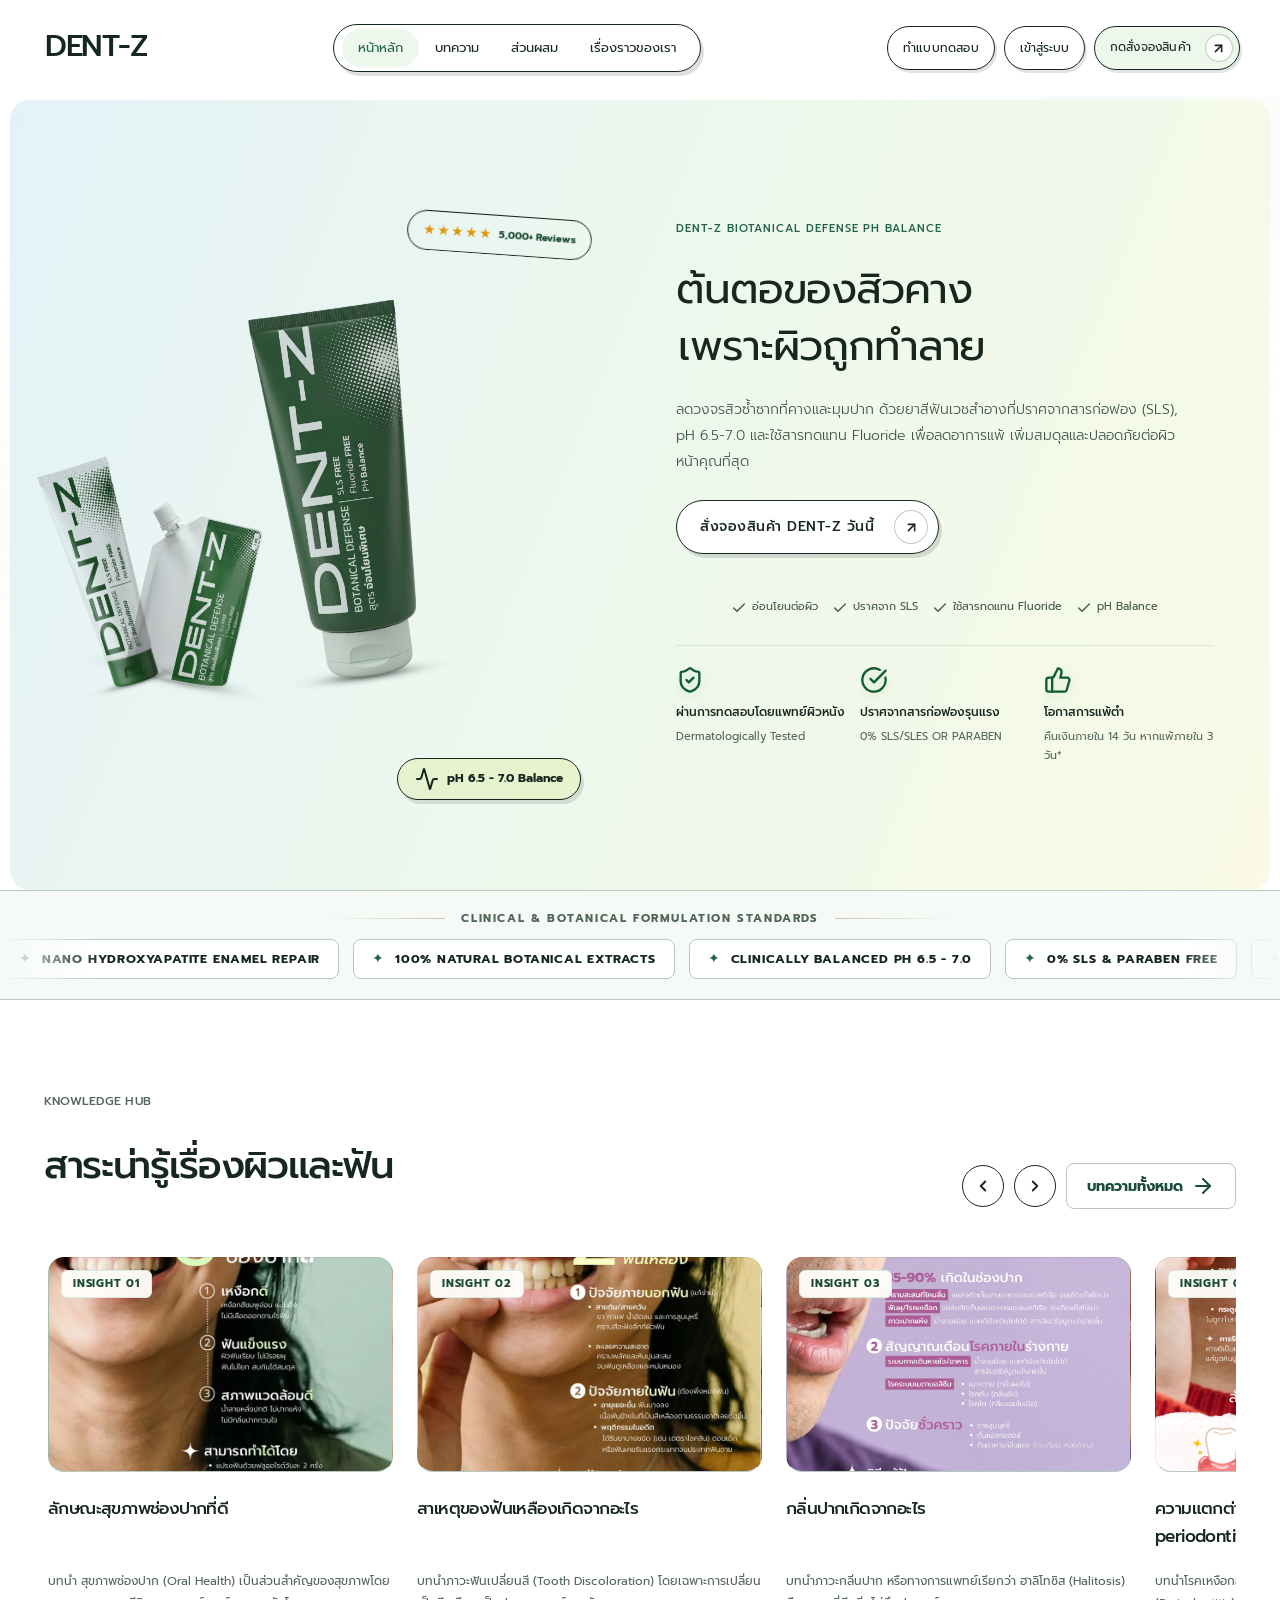
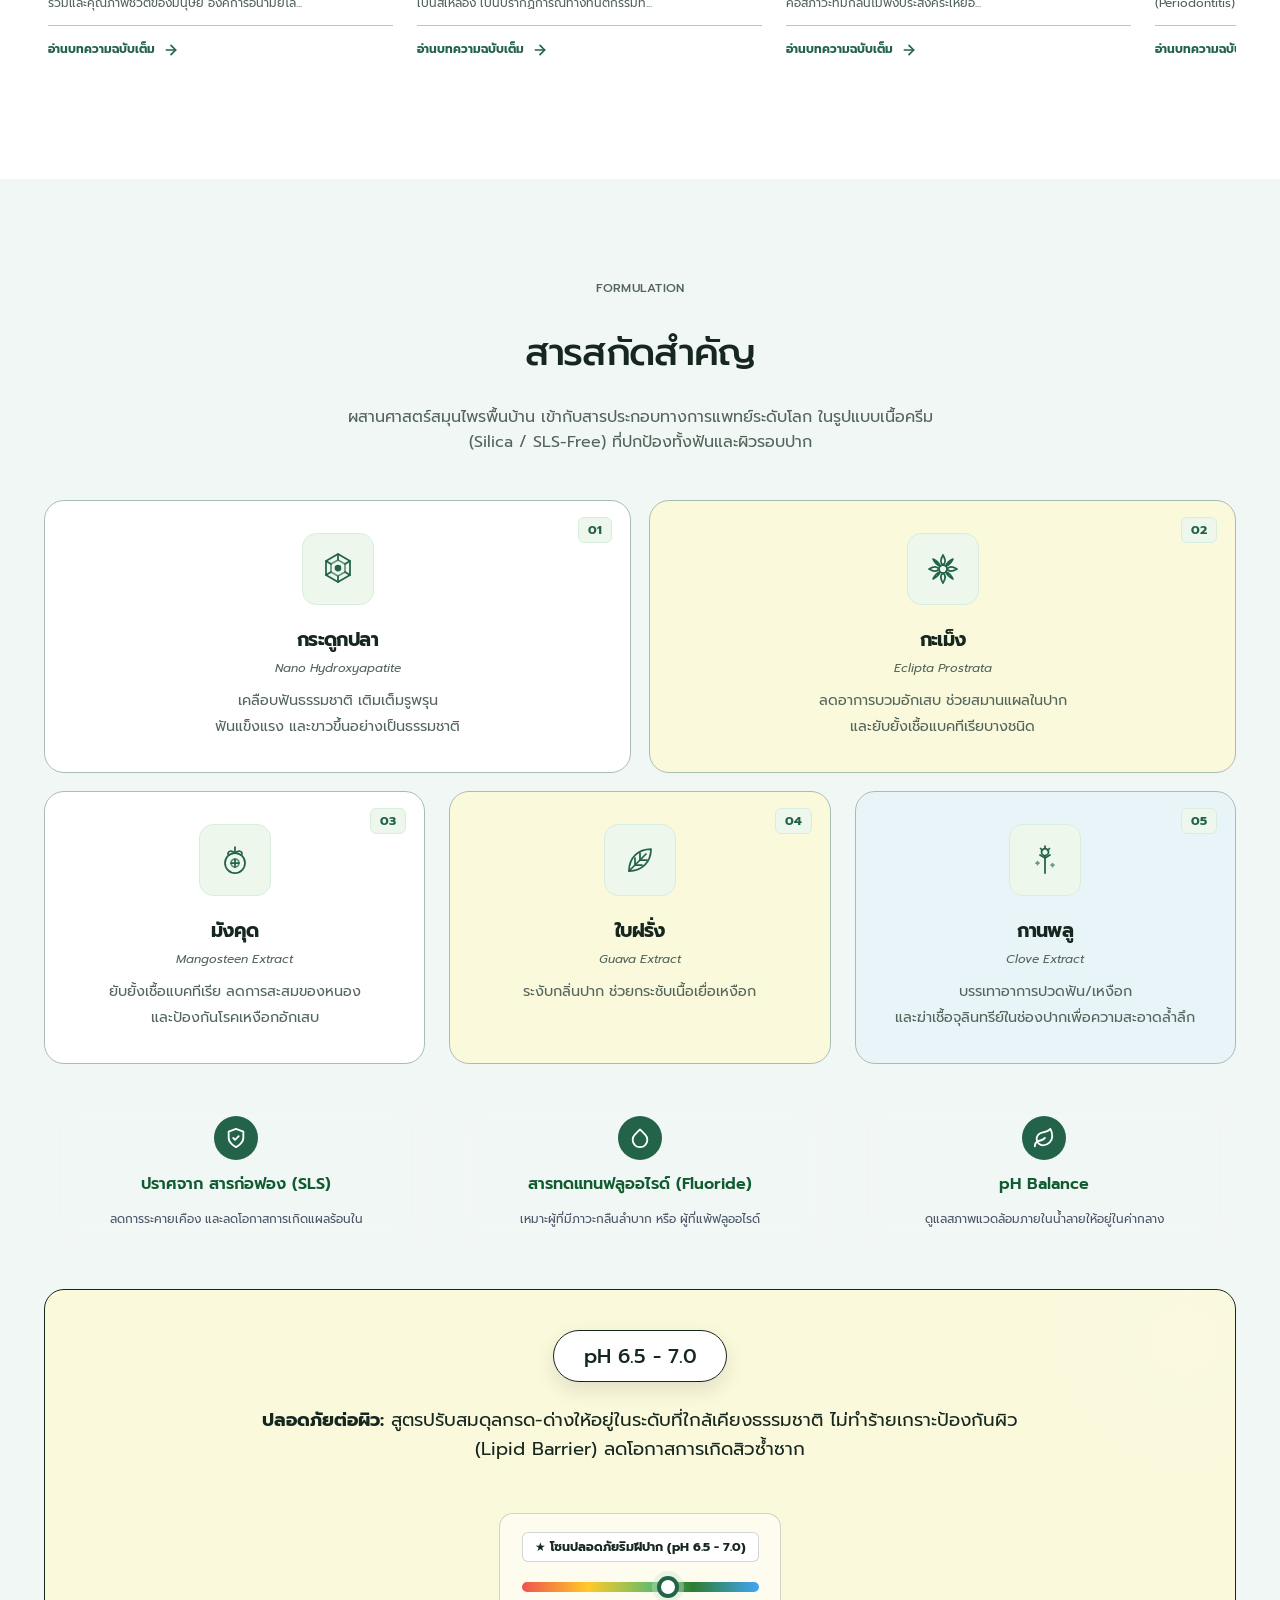
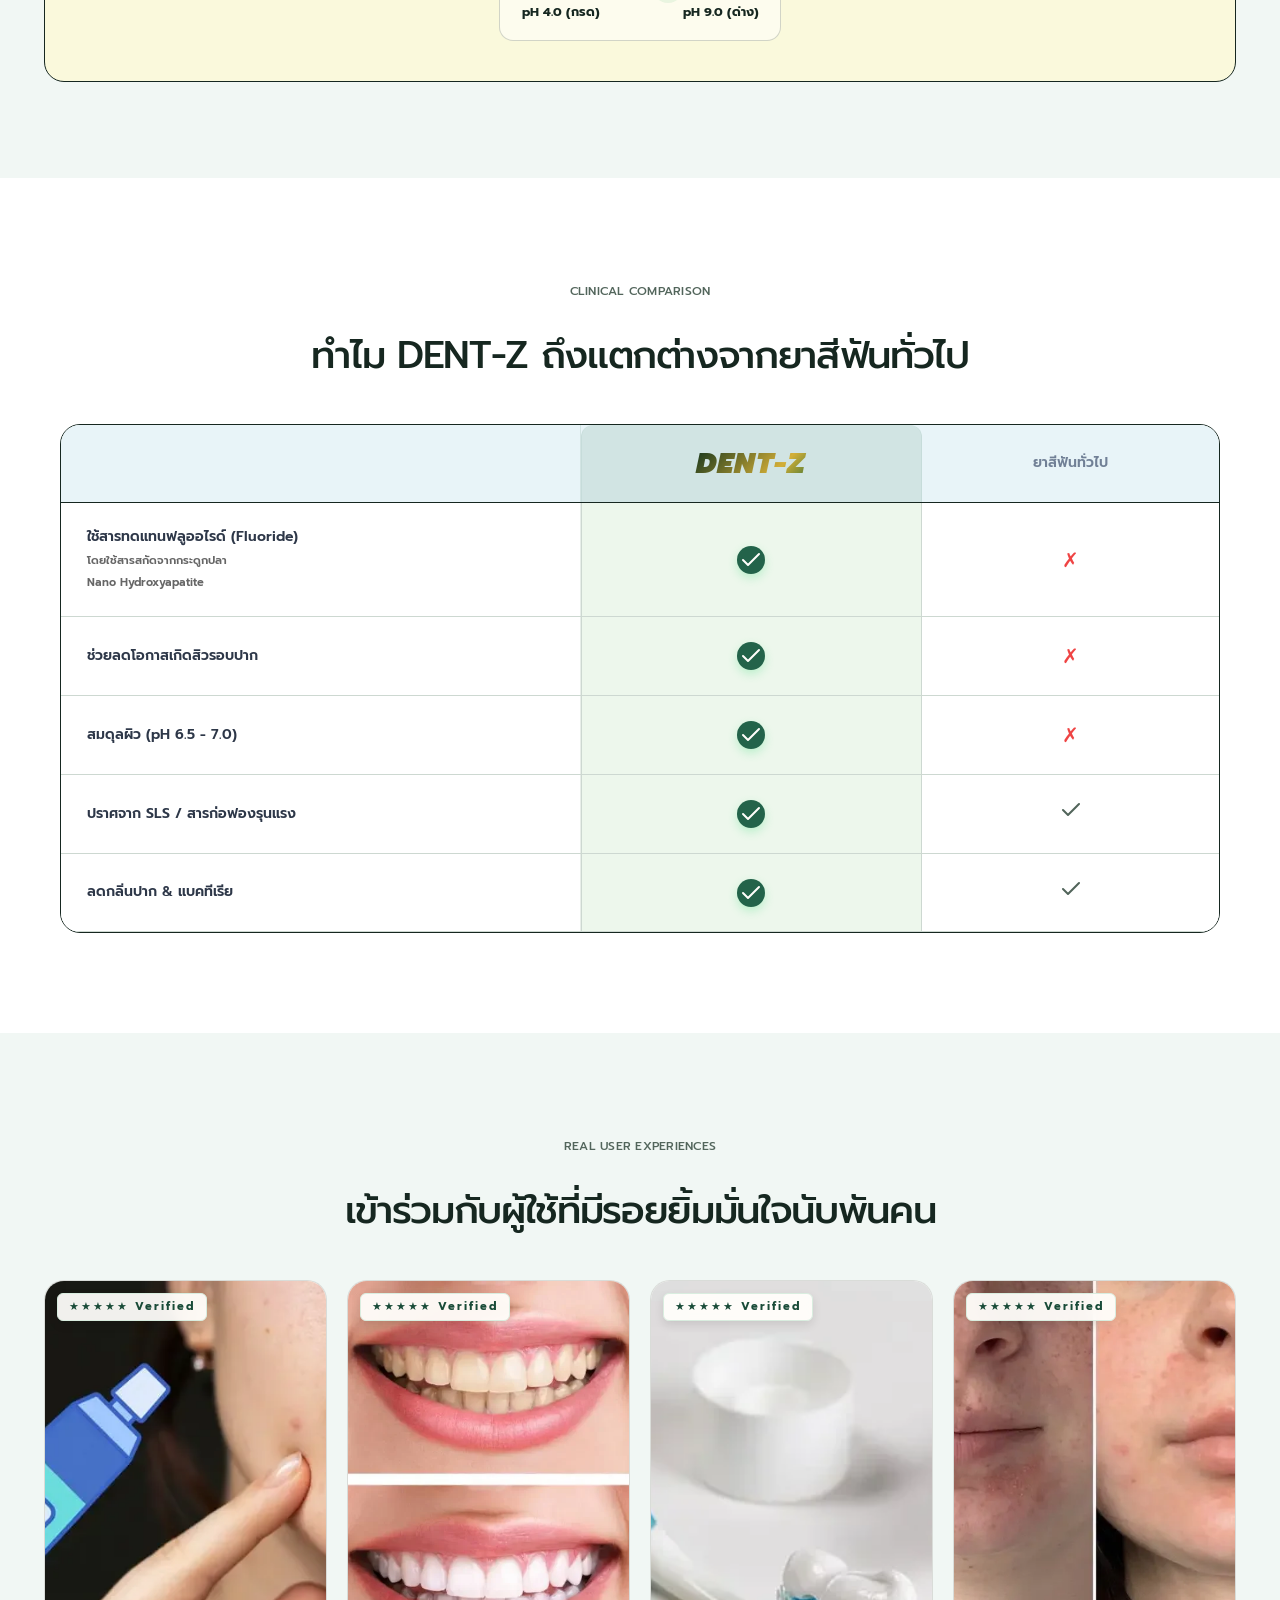
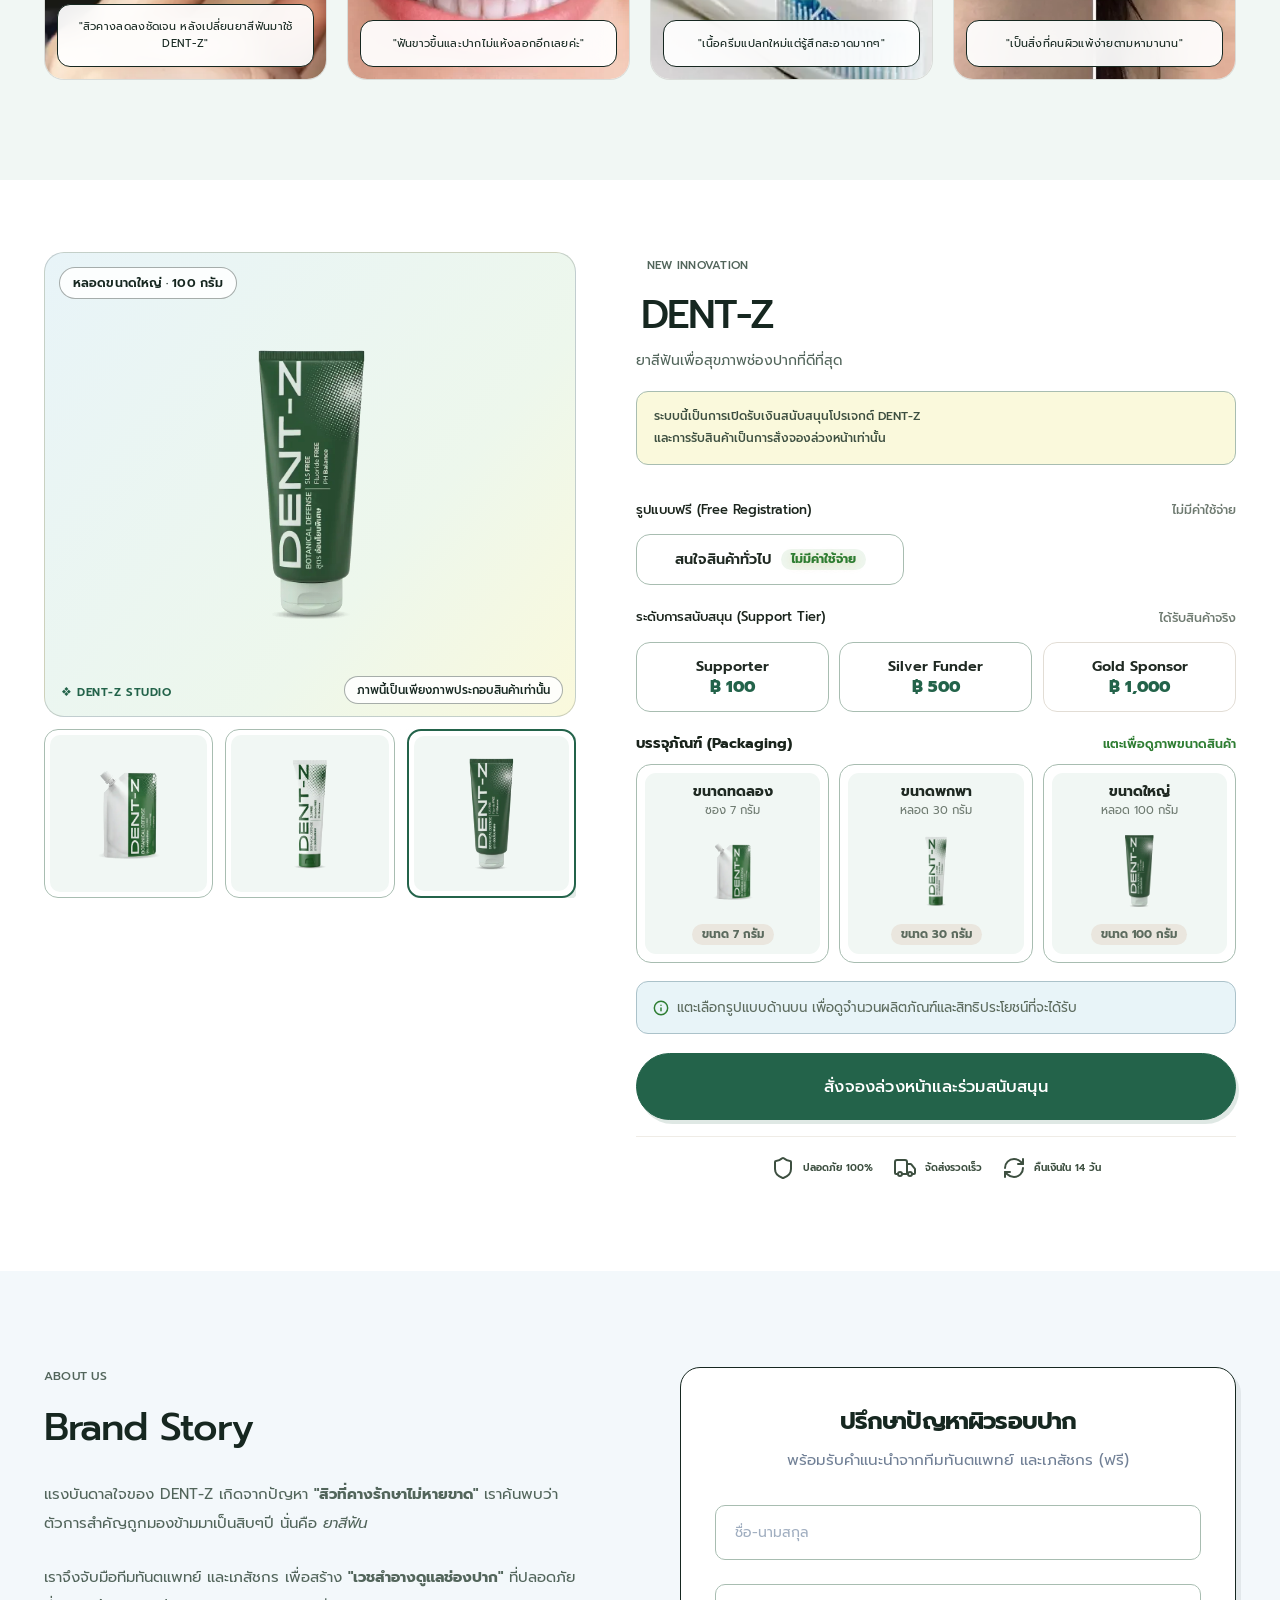
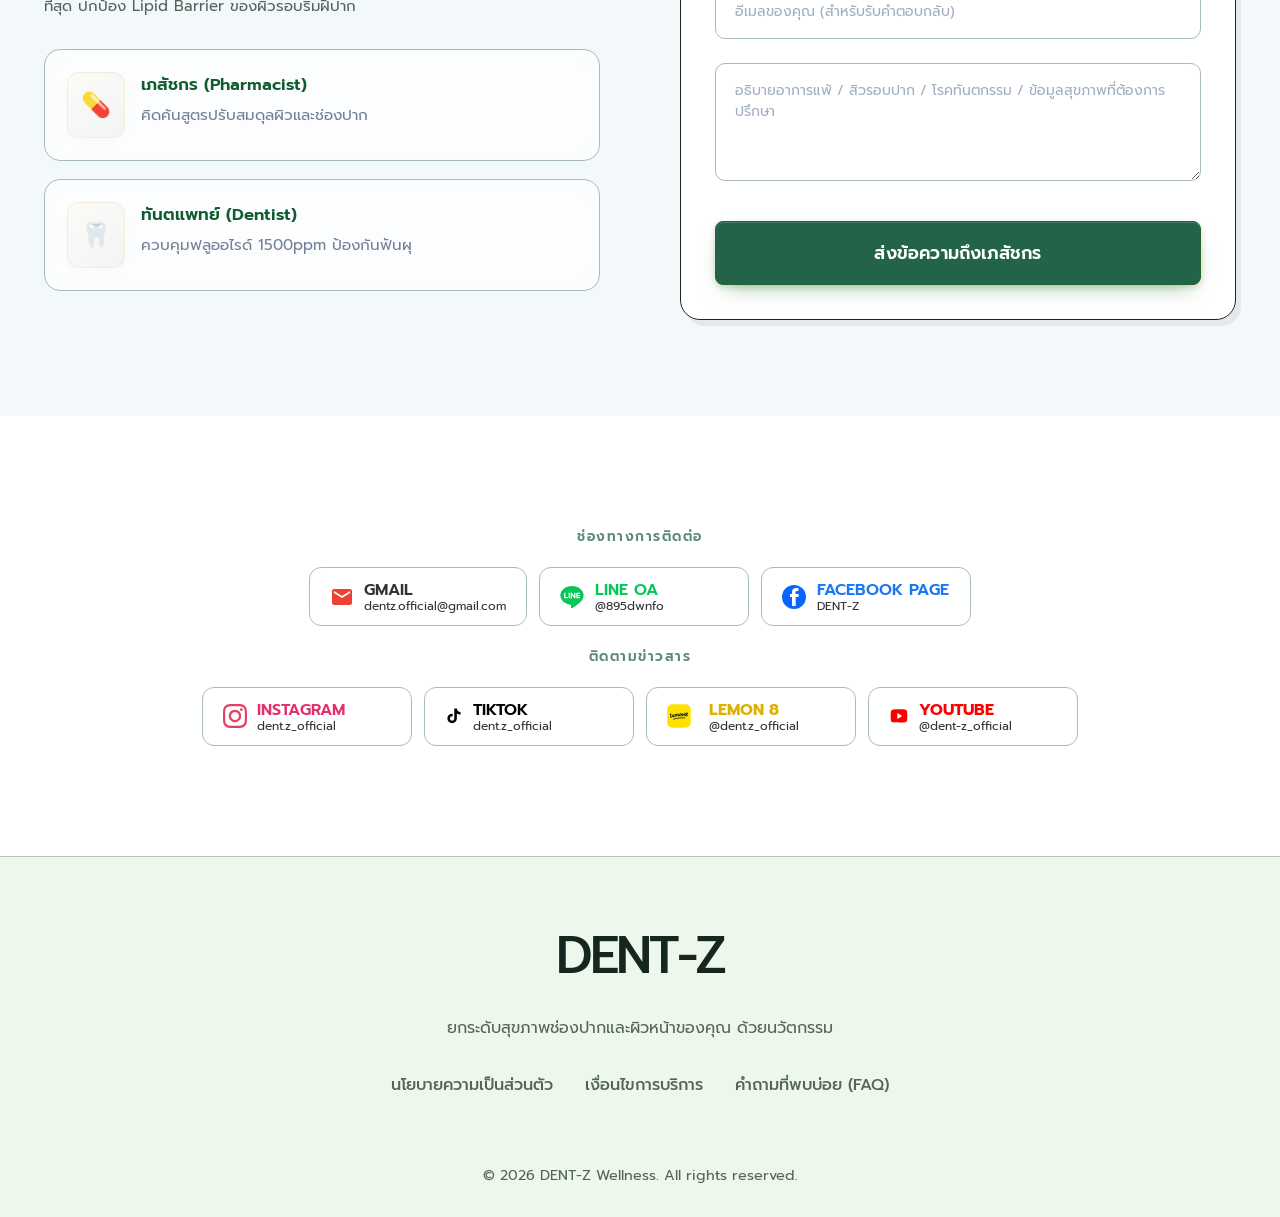
==== commit 7e60571e: "Refresh DENT-Z presentation with an airy product-led UI" ====
--- a/Deploy/index.html
+++ b/Deploy/index.html
@@ -1,4 +1,4 @@
-<!DOCTYPE html><html lang="th" translate="no" class="notranslate"><head><meta name="google" content="notranslate">
+<!DOCTYPE html><html lang="th" translate="no" class="notranslate dentz-ui-refresh"><head><meta name="google" content="notranslate">
 
 <!-- DENTZ DATA SECURITY -->
 <script id="dentz-data-security">
@@ -10088,4 +10088,6 @@
 })();
 </script>
 <!-- DENT-Z NATURE THEME (21st.dev) + HERO-01 UI OVERHAUL END -->
+
+<link rel="stylesheet" href="./dentz-ui-refresh.css" data-dentz-ui-refresh="2026-11">
 </body></html>
--- a/Deploy/dentz-ui-refresh.css
+++ b/Deploy/dentz-ui-refresh.css
@@ -0,0 +1,443 @@
+/* DENT-Z UI refresh — presentation only. Original app scripts and data contracts remain intact. */
+html.dentz-ui-refresh {
+  --dz-ink: #162720;
+  --dz-green: #23634a;
+  --dz-sky: #e8f4f8;
+  --dz-mint: #edf7ec;
+  --dz-lemon: #faf9dc;
+  --dz-line: #b8c7bf;
+  --dz-muted: #52655b;
+  scroll-padding-top: 110px;
+}
+html.dentz-ui-refresh body {
+  --primary: #23634a !important;
+  --primary-dark: #194b38 !important;
+  --accent: #23634a !important;
+  --secondary: #edf7ec !important;
+  --text-color: #162720 !important;
+  --text-light: #52655b !important;
+  --nt-primary: #23634a !important;
+  --nt-primary-dark: #194b38 !important;
+  --nt-heading: #162720 !important;
+  --nt-fg: #162720 !important;
+  --nt-muted-fg: #52655b !important;
+  --nt-bg: #fff !important;
+  --nt-bg-soft: #f5faf6 !important;
+  --nt-muted: #f5faf6 !important;
+  --nt-card-pure: #fff !important;
+  --nt-secondary: #edf7ec !important;
+  --nt-secondary-fg: #23634a !important;
+  --nt-accent: #d9eddf !important;
+  --nt-border: #b8c7bf !important;
+  --nt-shadow-xs: none !important;
+  --nt-shadow-sm: none !important;
+  --nt-shadow-md: none !important;
+  --nt-shadow-lg: none !important;
+  background: #fff !important;
+  color: var(--dz-ink) !important;
+  font-family: 'Prompt', 'Sarabun', sans-serif !important;
+  -webkit-font-smoothing: antialiased;
+  text-rendering: optimizeLegibility;
+}
+html.dentz-ui-refresh body :is(h1,h2,h3,h4,h5,h6,button,input,textarea,select,a,p,span,label) {
+  font-family: 'Prompt', 'Sarabun', sans-serif;
+}
+html.dentz-ui-refresh body :is(h1,h2,h3,h4) { letter-spacing: -.035em !important; font-weight: 500 !important; }
+html.dentz-ui-refresh body :is(button,a,input,textarea,select,[role="button"]):focus-visible {
+  outline: 3px solid #377ca0 !important; outline-offset: 4px !important;
+}
+html.dentz-ui-refresh body :is(.container) { max-width: 1320px !important; padding-left: 44px !important; padding-right: 44px !important; }
+html.dentz-ui-refresh body :is(.nt-hero-grid,.nt-hero-decor,.nt-hero-orbit,.dz-hero-orbit,.floating-orb,.bg-orb,.nt-leaf,.luxury-orb,.hero-bg-orb,.scroll-progress-bar) { display:none !important; }
+html.dentz-ui-refresh body .dz-spotlight-card::before,
+html.dentz-ui-refresh body .dz-spotlight-card::after { opacity:0 !important; pointer-events:none !important; }
+html.dentz-ui-refresh body :is(.kicker,.dz-section-kicker) {
+  background: transparent !important; border:0 !important; border-radius:0 !important; box-shadow:none !important;
+  padding:0 !important; letter-spacing:.02em !important; text-transform:none !important; color:var(--dz-muted) !important; font-size:12px !important; font-weight:500 !important;
+}
+html.dentz-ui-refresh body :is(.kicker,.dz-section-kicker)::before { display:none !important; }
+/* Crisp floating navigation. All original controls retain their labels and listeners. */
+html.dentz-ui-refresh body header.header,
+html.dentz-ui-refresh body header.header.header-scrolled {
+  top:0 !important; background:#ffffffed !important; border:0 !important; box-shadow:none !important;
+  backdrop-filter:blur(14px) !important; pointer-events:auto !important; padding:0 !important;
+}
+html.dentz-ui-refresh body header.header::before,
+html.dentz-ui-refresh body header.header.header-scrolled::before { display:none !important; }
+html.dentz-ui-refresh body header.header .nav-container,
+html.dentz-ui-refresh body header.header.header-scrolled .nav-container {
+  max-width:1800px !important; min-height:96px !important; padding:20px 40px !important;
+  border:0 !important; border-radius:0 !important; background:transparent !important; box-shadow:none !important;
+  backdrop-filter:none !important; transform:none !important; gap:24px !important;
+}
+html.dentz-ui-refresh body .dentz-logo-header .dentz-logo-text {
+  font-family:'Prompt',sans-serif !important; font-size:31px !important; font-weight:500 !important; font-style:normal !important;
+  letter-spacing:-1.5px !important; color:var(--dz-ink) !important; -webkit-text-fill-color:var(--dz-ink) !important;
+  background:none !important; padding-right:0 !important; filter:none !important;
+}
+html.dentz-ui-refresh body .dentz-logo-line { display:none !important; }
+html.dentz-ui-refresh body .nav-links.desktop-only {
+  background:#fff !important; border:1px solid var(--dz-ink) !important; border-radius:999px !important;
+  padding:4px 8px !important; gap:0 !important; box-shadow:3px 4px 0 #16272024 !important;
+}
+html.dentz-ui-refresh body .nav-links.desktop-only a {
+  color:var(--dz-ink) !important; padding:9px 16px !important; font-size:13px !important; font-weight:400 !important;
+  border:0 !important; background:transparent !important; box-shadow:none !important;
+}
+html.dentz-ui-refresh body .nav-links.desktop-only a:is(:hover,.dz-nav-active) { background:var(--dz-mint) !important; color:var(--dz-green) !important; }
+html.dentz-ui-refresh body .header-actions.desktop-only { gap:9px !important; }
+html.dentz-ui-refresh body .header-actions.desktop-only > :is(button,a) {
+  height:44px !important; font-size:12px !important; padding:0 15px !important; border:1px solid var(--dz-ink) !important;
+  border-radius:999px !important; font-weight:400 !important; box-shadow:2px 3px 0 #16272020 !important;
+  background:#fff !important; color:var(--dz-ink) !important; transform:none !important;
+}
+html.dentz-ui-refresh body .header-actions.desktop-only > .btn-cta-small { background:var(--dz-mint) !important; padding-right:6px !important; }
+html.dentz-ui-refresh body .nt-cta-circle { background:#fff !important; color:var(--dz-ink) !important; box-shadow:none !important; border:1px solid #16272040; }
+/* Product-first full-bleed hero, inspired by the supplied clean skincare reference. */
+html.dentz-ui-refresh body section#hero.hero {
+  margin:0 10px !important; padding:40px 0 44px !important; border-radius:20px !important;
+  background:linear-gradient(112deg,#e4f2f7 0%,#eef8ec 54%,#fafae6 100%) !important;
+  min-height:790px !important; overflow:hidden !important;
+}
+html.dentz-ui-refresh body section#hero .hero-container {
+  max-width:1440px !important; padding:0 56px !important; grid-template-columns:minmax(0,1.04fr) minmax(0,1fr) !important;
+  align-items:center !important; gap:50px !important; min-height:700px !important;
+}
+html.dentz-ui-refresh body section#hero .hero-container .hero-content {
+  grid-column:2 !important; grid-row:1 !important; padding:28px 0 !important; border:0 !important; border-radius:0 !important;
+  box-shadow:none !important; background:transparent !important; backdrop-filter:none !important; animation:none !important;
+}
+html.dentz-ui-refresh body section#hero .hero-container .hero-content .badge-new {
+  background:transparent !important; border:0 !important; border-radius:0 !important; padding:0 !important; font-size:11px !important;
+  letter-spacing:.09em !important; font-weight:500 !important; color:var(--dz-green) !important; box-shadow:none !important; margin-bottom:24px !important;
+}
+html.dentz-ui-refresh body .nt-live-dot { display:none !important; }
+html.dentz-ui-refresh body section#hero .hero-container .hero-content h1 {
+  font-size:clamp(34px,3.3vw,58px) !important; line-height:1.35 !important; font-weight:500 !important;
+  color:var(--dz-ink) !important; -webkit-text-fill-color:var(--dz-ink) !important; margin-bottom:22px !important; letter-spacing:-.06em !important;
+}
+html.dentz-ui-refresh body section#hero .hero-container .hero-content h1 .highlight {
+  color:var(--dz-ink) !important; -webkit-text-fill-color:var(--dz-ink) !important; background:none !important;
+}
+html.dentz-ui-refresh body section#hero .hero-container .hero-content h1 .highlight::after { display:none !important; }
+html.dentz-ui-refresh body section#hero .hero-container .hero-content .hero-subtitle {
+  font-size:14px !important; line-height:1.85 !important; color:#40584a !important; -webkit-text-fill-color:#40584a !important;
+  max-width:510px !important; margin-bottom:25px !important;
+}
+html.dentz-ui-refresh body section#hero .hero-container .hero-content .btn-cta {
+  width:fit-content !important; min-height:50px !important; padding:9px 10px 9px 23px !important; margin-bottom:10px !important;
+  background:#fff !important; color:var(--dz-ink) !important; border:1px solid var(--dz-ink) !important;
+  border-radius:999px !important; box-shadow:3px 4px 0 #16272024 !important; font-size:14px !important; font-weight:500 !important;
+}
+html.dentz-ui-refresh body section#hero .hero-container .hero-content .hero-actions-row > div > div[style*="display: flex"] {
+  display:flex !important; flex-wrap:wrap !important; gap:6px 14px !important; margin-top:16px !important;
+}
+html.dentz-ui-refresh body section#hero .hero-container .hero-content .hero-actions-row > div > div[style*="display: flex"] > span {
+  background:transparent !important; border:0 !important; padding:0 !important; width:auto !important;
+  color:#40584a !important; font-size:11px !important; font-weight:400 !important; gap:5px !important;
+}
+html.dentz-ui-refresh body section#hero .hero-container .hero-content .hero-trust {
+  grid-template-columns:repeat(3,minmax(0,1fr)) !important; gap:14px !important; border-top:1px solid #a9bfb350 !important;
+  margin-top:28px !important; padding-top:20px !important;
+}
+html.dentz-ui-refresh body section#hero .hero-container .hero-content .trust-stat {
+  background:transparent !important; border:0 !important; border-radius:0 !important; padding:0 !important;
+  box-shadow:none !important; gap:6px !important; align-items:flex-start !important; flex-direction:column !important; transform:none !important;
+}
+html.dentz-ui-refresh body section#hero .trust-stat > svg { width:20px !important; height:20px !important; color:var(--dz-green) !important; }
+html.dentz-ui-refresh body section#hero .hero-container .hero-content .trust-stat strong { font-size:10px !important; line-height:1.6 !important; font-weight:500 !important; }
+html.dentz-ui-refresh body section#hero .hero-container .hero-content .trust-stat span { font-size:9px !important; line-height:1.7 !important; }
+html.dentz-ui-refresh body section#hero .hero-image-wrapper {
+  grid-column:1 !important; grid-row:1 !important; position:relative !important; width:100% !important; height:630px !important;
+  margin:0 !important; display:flex !important; align-items:center !important; justify-content:center !important; transform:none !important; animation:none !important;
+}
+html.dentz-ui-refresh body section#hero .hero-product-box {
+  width:100% !important; height:100% !important; position:relative !important; border:0 !important; border-radius:0 !important;
+  padding:0 !important; background:transparent !important; box-shadow:none !important; overflow:visible !important; transform:none !important;
+}
+html.dentz-ui-refresh body section#hero .hero-product-box > img {
+  content:url('../100g.png'); position:absolute !important; inset:30px auto auto 12% !important;
+  width:76% !important; height:580px !important; max-width:none !important; object-fit:contain !important;
+  border:0 !important; border-radius:0 !important; box-shadow:none !important; mix-blend-mode:multiply !important;
+  transform:rotate(-8deg) !important; filter:drop-shadow(8px 20px 14px #23634a12) !important;
+}
+html.dentz-ui-refresh body section#hero .hero-product-box::before {
+  content:'' !important; display:block !important; position:absolute !important; width:48% !important; height:430px !important;
+  left:-17% !important; top:185px !important; background:url('../30g.png') center/contain no-repeat !important;
+  mix-blend-mode:multiply !important; transform:rotate(-17deg) !important; z-index:1 !important; pointer-events:none !important; opacity:1 !important;
+}
+html.dentz-ui-refresh body section#hero .hero-product-box::after {
+  content:'' !important; display:block !important; position:absolute !important; width:45% !important; height:325px !important;
+  right:-12% !important; top:260px !important; background:url('../7g.png') center/contain no-repeat !important;
+  mix-blend-mode:multiply !important; transform:rotate(13deg) !important; z-index:1 !important; pointer-events:none !important; opacity:1 !important;
+}
+html.dentz-ui-refresh body section#hero .social-proof-bubble {
+  top:40px !important; right:6% !important; padding:8px 15px !important; border:1px solid var(--dz-ink) !important;
+  border-radius:999px !important; font-size:10px !important; background:#ffffffd9 !important; box-shadow:none !important; transform:rotate(4deg) !important;
+}
+html.dentz-ui-refresh body section#hero .floating-badge {
+  bottom:5px !important; right:8% !important; left:auto !important; border-radius:999px !important; padding:8px 17px !important;
+  border:1px solid var(--dz-ink) !important; background:#f9fade !important; color:var(--dz-ink) !important; box-shadow:3px 4px 0 #16272020 !important;
+  font-size:12px !important; transform:none !important; animation:none !important;
+}
+/* Editorial sections, clean surfaces and readable content. */
+html.dentz-ui-refresh body :is(.knowledge-section,.formulation-section,.comparison-section,.reviews-section,.shop-section,.story-consult-section) { padding:100px 0 !important; }
+html.dentz-ui-refresh body :is(.knowledge-section,.comparison-section,.shop-section) { background:#fff !important; }
+html.dentz-ui-refresh body :is(.formulation-section,.reviews-section) { background:#f1f7f4 !important; }
+html.dentz-ui-refresh body :is(.story-consult-section) { background:#f3f8fb !important; }
+html.dentz-ui-refresh body :is(.h2-large,.section-header h2,.formulation-section h2,.comparison-section h2,.reviews-section h2) {
+  font-size:clamp(27px,3vw,42px) !important; line-height:1.45 !important; color:var(--dz-ink) !important;
+  margin-top:12px !important; font-weight:500 !important;
+}
+html.dentz-ui-refresh body :is(.section-header,.formulation-header) { margin-bottom:40px !important; }
+html.dentz-ui-refresh body :is(.h2-large)::after { display:none !important; }
+html.dentz-ui-refresh body .dz-science-strip {
+  background:#fff !important; border-top:0 !important; border-bottom:1px solid var(--dz-line) !important; box-shadow:none !important; padding:18px 0 !important;
+}
+html.dentz-ui-refresh body .dz-science-pill { background:transparent !important; border:0 !important; box-shadow:none !important; color:var(--dz-muted) !important; font-weight:400 !important; }
+html.dentz-ui-refresh body :is(.view-all-link,.dz-carousel-btn) { border:1px solid var(--dz-ink) !important; border-radius:999px !important; background:#fff !important; color:var(--dz-ink) !important; box-shadow:none !important; }
+html.dentz-ui-refresh body .articles-carousel { gap:24px !important; padding-bottom:8px !important; }
+html.dentz-ui-refresh body .article-card {
+  flex:0 0 280px !important; border:0 !important; border-radius:0 !important; box-shadow:none !important;
+  background:transparent !important; overflow:visible !important; transform:none !important;
+}
+html.dentz-ui-refresh body .article-card .article-img { height:320px !important; border-radius:16px !important; background-size:cover !important; background-position:center !important; border:1px solid #16272015 !important; }
+html.dentz-ui-refresh body .article-card .article-content { padding:22px 0 0 !important; }
+html.dentz-ui-refresh body .article-card .article-content h3 { font-size:17px !important; line-height:1.65 !important; min-height:56px !important; }
+html.dentz-ui-refresh body .article-card .article-content p { color:var(--dz-muted) !important; font-size:12px !important; line-height:1.85 !important; }
+html.dentz-ui-refresh body .dz-article-readmore { border-top:1px solid var(--dz-line) !important; color:var(--dz-green) !important; padding-top:14px !important; font-size:12px !important; }
+html.dentz-ui-refresh body .article-card .article-img::after { border-radius:999px !important; background:#ffffffed !important; border:1px solid var(--dz-ink) !important; color:var(--dz-ink) !important; font-size:9px !important; font-weight:400 !important; letter-spacing:0 !important; box-shadow:none !important; }
+html.dentz-ui-refresh body :is(.ingredients-grid-5,.ingredients-grid) { gap:18px !important; }
+html.dentz-ui-refresh body :is(.ingredient-card,.ingredient-card-5) {
+  border:1px solid #a8bdb1 !important; border-radius:20px !important; background:#fff !important;
+  box-shadow:none !important; transform:none !important; padding:32px 24px !important;
+}
+html.dentz-ui-refresh body :is(.ingredient-card,.ingredient-card-5):nth-child(2n) { background:var(--dz-lemon) !important; }
+html.dentz-ui-refresh body :is(.ingredient-card,.ingredient-card-5):nth-child(3n) { background:var(--dz-sky) !important; }
+html.dentz-ui-refresh body :is(.ing-icon-5,.ingredient-icon) { border:1px solid var(--dz-ink) !important; background:transparent !important; box-shadow:none !important; border-radius:50% !important; color:var(--dz-green) !important; }
+html.dentz-ui-refresh body :is(.ingredient-card,.ingredient-card-5) h4 { font-size:19px !important; }
+html.dentz-ui-refresh body :is(.ingredient-card,.ingredient-card-5) p { color:var(--dz-muted) !important; line-height:1.8 !important; }
+html.dentz-ui-refresh body .formulation-section .benefit-pill { background:transparent !important; border:0 !important; border-radius:0 !important; box-shadow:none !important; padding:20px !important; transform:none !important; }
+html.dentz-ui-refresh body .dz-pill-icon { background:var(--dz-green) !important; border-radius:50% !important; box-shadow:none !important; }
+html.dentz-ui-refresh body .formulation-section .ph-balance-banner { background:var(--dz-lemon) !important; color:var(--dz-ink) !important; border:1px solid var(--dz-ink) !important; border-radius:20px !important; box-shadow:none !important; padding:40px !important; }
+html.dentz-ui-refresh body .formulation-section .ph-balance-banner :is(p,.ph-badge,.dz-ph-safe-zone,.dz-ph-labels) { color:var(--dz-ink) !important; }
+html.dentz-ui-refresh body .formulation-section .ph-badge { background:#fff !important; border:1px solid var(--dz-ink) !important; border-radius:999px !important; font-weight:500 !important; }
+html.dentz-ui-refresh body .dz-ph-spectrum { background:#ffffff80 !important; border-color:#16272030 !important; }
+html.dentz-ui-refresh body .dz-ph-safe-zone { background:#fff !important; border-color:#16272030 !important; }
+html.dentz-ui-refresh body .comparison-section .compare-grid { border:1px solid var(--dz-ink) !important; border-radius:20px !important; box-shadow:none !important; max-width:1160px !important; }
+html.dentz-ui-refresh body .comparison-section .compare-row { background:#fff !important; border-bottom:1px solid #cdd8d1 !important; }
+html.dentz-ui-refresh body .comparison-section .compare-row:first-child { background:var(--dz-sky) !important; border-bottom:1px solid var(--dz-ink) !important; }
+html.dentz-ui-refresh body .comparison-section .compare-row:not(:first-child)>div:nth-child(2) { background:#edf7ec !important; border-color:#cdd8d1 !important; }
+html.dentz-ui-refresh body .comparison-section .compare-cell { font-size:14px !important; padding:23px 26px !important; }
+html.dentz-ui-refresh body .reviews-section .reviews-grid { gap:20px !important; margin-top:42px !important; }
+html.dentz-ui-refresh body .reviews-section .review-card { border:1px solid #16272028 !important; border-radius:20px !important; box-shadow:none !important; transform:none !important; }
+html.dentz-ui-refresh body .reviews-section .review-caption { background:#ffffffed !important; border:1px solid var(--dz-ink) !important; border-radius:13px !important; color:var(--dz-ink) !important; font-size:11px !important; font-weight:400 !important; box-shadow:none !important; }
+/* Product configurator: all tier/packaging selectors and state classes stay in use. */
+html.dentz-ui-refresh body section#product .shop-container { max-width:1320px !important; background:transparent !important; border:0 !important; border-radius:0 !important; box-shadow:none !important; padding:0 44px !important; gap:60px !important; align-items:start !important; }
+html.dentz-ui-refresh body section#product .dz-chomm-stage { background:linear-gradient(130deg,#e8f4f8,#edf7ec 65%,#faf9dc) !important; border:1px solid #16272030 !important; border-radius:20px !important; box-shadow:none !important; aspect-ratio:1/1 !important; }
+html.dentz-ui-refresh body section#product .dz-stage-main-img { mix-blend-mode:multiply !important; }
+html.dentz-ui-refresh body section#product :is(.dz-stage-size-pill,.dz-stage-disclaimer) { background:#ffffffdb !important; border:1px solid #16272060 !important; color:var(--dz-ink) !important; box-shadow:none !important; }
+html.dentz-ui-refresh body section#product .dz-stage-watermark { color:var(--dz-green) !important; letter-spacing:.05em !important; }
+html.dentz-ui-refresh body section#product .product-gallery { grid-template-columns:repeat(3,minmax(0,1fr)) !important; gap:12px !important; }
+html.dentz-ui-refresh body section#product .product-hover-container { border:1px solid #a8bdb1 !important; border-radius:14px !important; box-shadow:none !important; }
+html.dentz-ui-refresh body section#product .product-hover-container .product-frame-wrapper { background:#f1f7f4 !important; border-radius:10px !important; }
+html.dentz-ui-refresh body section#product .product-hover-container.dz-thumb-selected { border:2px solid var(--dz-green) !important; box-shadow:3px 3px 0 #23634a20 !important; }
+html.dentz-ui-refresh body section#product .dentz-logo-product .dentz-logo-text { font-family:'Prompt',sans-serif !important; font-size:40px !important; font-style:normal !important; font-weight:500 !important; letter-spacing:-2px !important; background:none !important; color:var(--dz-ink) !important; -webkit-text-fill-color:var(--dz-ink) !important; }
+html.dentz-ui-refresh body section#product .shop-details-side .product-description { color:var(--dz-muted) !important; margin:6px 0 20px !important; font-size:14px !important; }
+html.dentz-ui-refresh body section#product .hero-warning-box>div { background:var(--dz-lemon) !important; border:1px solid #a8bdb1 !important; border-radius:12px !important; padding:14px 17px !important; margin-bottom:25px !important; }
+html.dentz-ui-refresh body section#product .hero-warning-box>div p { font-size:12px !important; line-height:1.8 !important; }
+html.dentz-ui-refresh body .pro-donate-wrapper { column-gap:10px !important; row-gap:12px !important; }
+html.dentz-ui-refresh body .pro-donate-wrapper .pro-option-card { border:1px solid #a8bdb1 !important; border-radius:14px !important; background:#fff !important; box-shadow:none !important; padding:14px 7px !important; }
+html.dentz-ui-refresh body.user-has-selected-package .pro-donate-wrapper .pro-option-card.selected,
+html.dentz-ui-refresh.user-has-selected-package body .pro-donate-wrapper .pro-option-card.selected { background:var(--dz-mint) !important; border:1.5px solid var(--dz-green) !important; box-shadow:3px 3px 0 #23634a24 !important; }
+html.dentz-ui-refresh body .pro-donate-wrapper .pro-group-title { margin-top:10px !important; font-size:13px !important; font-weight:500 !important; }
+html.dentz-ui-refresh body .pro-donate-wrapper .pro-card-title { font-size:13px !important; font-weight:500 !important; }
+html.dentz-ui-refresh body .pro-donate-wrapper .pro-card-price { color:var(--dz-green) !important; }
+html.dentz-ui-refresh body section#product .dz-pkg-card { border:1px solid #a8bdb1 !important; border-radius:15px !important; background:#fff !important; box-shadow:none !important; }
+html.dentz-ui-refresh body section#product .dz-pkg-card-inner { background:#f1f7f4 !important; border-radius:11px !important; }
+html.dentz-ui-refresh body section#product .dz-chomm-benefits-box { background:var(--dz-sky) !important; border:1px solid #abc2ca !important; border-radius:12px !important; padding:16px !important; }
+html.dentz-ui-refresh body :is(.btn-cta,.btn-thick) { background:var(--dz-green) !important; border:1px solid var(--dz-green) !important; border-radius:999px !important; box-shadow:3px 4px 0 #23634a25 !important; color:#fff !important; font-weight:500 !important; }
+html.dentz-ui-refresh body :is(.btn-cta,.btn-thick)::before,
+html.dentz-ui-refresh body :is(.btn-cta,.btn-thick)::after { display:none !important; }
+html.dentz-ui-refresh body section#product .shop-trust-icons .trust-item { border:0 !important; background:transparent !important; box-shadow:none !important; font-size:10px !important; padding:3px 6px !important; }
+/* Story and real consultation form. */
+html.dentz-ui-refresh body section#story .story-grid { gap:80px !important; }
+html.dentz-ui-refresh body .brand-story-side .story-text { font-size:15px !important; line-height:1.95 !important; color:var(--dz-muted) !important; }
+html.dentz-ui-refresh body section#story .testi-card { border:1px solid #a8bdb1 !important; border-radius:16px !important; background:#ffffffa0 !important; box-shadow:none !important; padding:22px !important; transform:none !important; }
+html.dentz-ui-refresh body .consult-form-side .form-card { border:1px solid var(--dz-ink) !important; border-radius:20px !important; background:#fff !important; box-shadow:5px 6px 0 #16272012 !important; padding:34px !important; }
+html.dentz-ui-refresh body .form-header h3 { color:var(--dz-ink) !important; font-size:24px !important; }
+html.dentz-ui-refresh body :is(.input-group input,.input-group textarea,.nc-form-group input,.nc-form-group textarea,.nc-form-group select,#new-checkout-modal input,#new-checkout-modal textarea,#hybrid-checkout-form input,#hybrid-checkout-form textarea,#hybrid-checkout-form select) { background:#fff !important; border:1px solid #a8bdb1 !important; border-radius:10px !important; box-shadow:none !important; color:var(--dz-ink) !important; font-size:14px !important; }
+html.dentz-ui-refresh body :is(input,textarea)::placeholder { color:#677c70 !important; opacity:1 !important; }
+html.dentz-ui-refresh body :is(.input-group input,.input-group textarea,.nc-form-group input,.nc-form-group textarea,.nc-form-group select):focus { border-color:var(--dz-green) !important; box-shadow:0 0 0 3px #23634a20 !important; }
+html.dentz-ui-refresh body section.social-section { padding:70px 0 !important; background:#fff !important; }
+html.dentz-ui-refresh body section.social-section>.container { border:0 !important; background:transparent !important; border-radius:0 !important; box-shadow:none !important; }
+html.dentz-ui-refresh body .social-row .social-btn { border:1px solid #a8bdb1 !important; background:#fff !important; box-shadow:none !important; border-radius:12px !important; }
+html.dentz-ui-refresh body footer.footer { background:var(--dz-mint) !important; border-top:1px solid var(--dz-line) !important; padding:70px 0 30px !important; color:var(--dz-ink) !important; }
+html.dentz-ui-refresh body footer.footer :is(p,a,.footer-bottom,.copyright) { color:var(--dz-muted) !important; opacity:1 !important; }
+html.dentz-ui-refresh body footer.footer .dentz-logo-text { font-family:'Prompt',sans-serif !important; font-size:52px !important; font-style:normal !important; font-weight:500 !important; letter-spacing:-3px !important; background:none !important; color:var(--dz-ink) !important; -webkit-text-fill-color:var(--dz-ink) !important; }
+/* Dialog surfaces only: never change visibility, activation classes, z-index or pointer gating. */
+html.dentz-ui-refresh body :is(.modal-content,.article-modal-content,.donate-modal-content,.css-modal-content,.new-checkout-content,#footer-terms-modal>div,#payment-modal>div,#checkout-modal>div,#tc-modal>div) {
+  background:#fff !important; border:1px solid var(--dz-ink) !important; border-radius:20px !important; box-shadow:7px 8px 0 #16272024 !important;
+}
+html.dentz-ui-refresh body :is(.article-modal-content,.css-modal-content) :is(h1,h2,h3) { color:var(--dz-ink) !important; }
+html.dentz-ui-refresh body :is(.article-modal-close,.css-modal-close,.modal-close,.new-checkout-close) { background:#fff !important; border:1px solid var(--dz-ink) !important; border-radius:50% !important; color:var(--dz-ink) !important; }
+html.dentz-ui-refresh body .quiz-container { background:#fff !important; border:0 !important; box-shadow:none !important; }
+html.dentz-ui-refresh body .quiz-option { border:1px solid #9bb4a7 !important; border-radius:13px !important; padding:18px 20px !important; background:#fff !important; color:var(--dz-ink) !important; font-size:15px !important; box-shadow:none !important; }
+html.dentz-ui-refresh body .quiz-option:hover { background:var(--dz-mint) !important; border-color:var(--dz-green) !important; }
+html.dentz-ui-refresh body .quiz-progress { background:#edf2ef !important; }
+html.dentz-ui-refresh body .quiz-bar { background:var(--dz-green) !important; }
+html.dentz-ui-refresh body :is(#payment-modal,#tc-modal,#checkout-modal,#footer-terms-modal) h2 { font-weight:500 !important; }
+html.dentz-ui-refresh body #payment-modal>div>div:first-child { background:var(--dz-mint) !important; color:var(--dz-ink) !important; border-bottom:1px solid var(--dz-line) !important; }
+html.dentz-ui-refresh body #payment-modal>div>div:first-child :is(h2,p) { color:var(--dz-ink) !important; }
+html.dentz-ui-refresh body #slip-upload-area { background:var(--dz-mint) !important; border-color:var(--dz-green) !important; border-radius:14px !important; }
+html.dentz-ui-refresh body :is(.nc-quick-btn,.quick-amt-btn) { border-radius:999px !important; border-color:#a8bdb1 !important; }
+html.dentz-ui-refresh body :is(.btn-primary,.btn-outline,.btn-outline-small,.btn-cta-small) { border-radius:999px !important; }
+/* Reduced motion is presentation-only; visibility and functional timers are untouched. */
+@media (prefers-reduced-motion:reduce) {
+  html.dentz-ui-refresh { scroll-behavior:auto !important; }
+  html.dentz-ui-refresh body *,html.dentz-ui-refresh body *::before,html.dentz-ui-refresh body *::after { animation-duration:.01ms !important; animation-iteration-count:1 !important; transition-duration:.01ms !important; scroll-behavior:auto !important; }
+}
+@media (min-width:993px) and (max-width:1200px) {
+  html.dentz-ui-refresh body header.header .nav-container { flex-wrap:wrap !important; padding:14px 28px !important; gap:12px !important; }
+  html.dentz-ui-refresh body .nav-links.desktop-only { width:auto !important; order:initial !important; border:1px solid var(--dz-ink) !important; }
+  html.dentz-ui-refresh body .nav-links.desktop-only a { padding:7px 10px !important; font-size:11px !important; }
+  html.dentz-ui-refresh body .header-actions.desktop-only > :is(button,a) { font-size:10px !important; padding:0 9px !important; }
+  html.dentz-ui-refresh body section#hero .hero-container { padding:0 35px !important; gap:30px !important; }
+}
+@media (max-width:992px) {
+  html.dentz-ui-refresh { scroll-padding-top:180px; }
+  html.dentz-ui-refresh body .container { padding-left:25px !important; padding-right:25px !important; }
+  html.dentz-ui-refresh body header.header .nav-container { display:flex !important; flex-wrap:wrap !important; justify-content:center !important; padding:12px 22px !important; gap:10px 18px !important; min-height:145px !important; }
+  html.dentz-ui-refresh body header.header .logo { order:0 !important; width:auto !important; margin-right:auto !important; }
+  html.dentz-ui-refresh body .dentz-logo-header .dentz-logo-text { font-size:27px !important; }
+  html.dentz-ui-refresh body .header-actions.desktop-only { order:1 !important; width:auto !important; display:flex !important; }
+  html.dentz-ui-refresh body .header-actions.desktop-only > :is(button,a) { font-size:11px !important; padding:0 11px !important; height:40px !important; }
+  html.dentz-ui-refresh body .nav-links.desktop-only { order:2 !important; width:100% !important; flex-wrap:nowrap !important; justify-content:space-between !important; overflow-x:auto !important; padding:3px !important; }
+  html.dentz-ui-refresh body .nav-links.desktop-only a { flex:1 0 auto !important; font-size:12px !important; text-align:center !important; padding:7px 10px !important; }
+  html.dentz-ui-refresh body section#hero.hero { min-height:auto !important; padding:40px 0 50px !important; }
+  html.dentz-ui-refresh body section#hero .hero-container { min-height:0 !important; padding:0 28px !important; gap:28px !important; grid-template-columns:1fr !important; }
+  html.dentz-ui-refresh body section#hero .hero-image-wrapper { grid-column:1 !important; grid-row:1 !important; height:470px !important; max-width:560px !important; justify-self:center !important; }
+  html.dentz-ui-refresh body section#hero .hero-product-box>img { height:440px !important; top:0 !important; }
+  html.dentz-ui-refresh body section#hero .hero-product-box::before { height:320px !important; top:105px !important; }
+  html.dentz-ui-refresh body section#hero .hero-product-box::after { height:250px !important; top:170px !important; }
+  html.dentz-ui-refresh body section#hero .hero-container .hero-content { grid-column:1 !important; grid-row:2 !important; padding:0 8px !important; max-width:650px !important; justify-self:center !important; }
+  html.dentz-ui-refresh body section#hero .hero-container .hero-content h1 { font-size:40px !important; }
+  html.dentz-ui-refresh body section#hero .hero-container .hero-content .hero-subtitle { max-width:none !important; }
+  html.dentz-ui-refresh body :is(.knowledge-section,.formulation-section,.comparison-section,.reviews-section,.shop-section,.story-consult-section) { padding:70px 0 !important; }
+  html.dentz-ui-refresh body section#product .shop-container { padding:0 25px !important; gap:35px !important; }
+  html.dentz-ui-refresh body section#story .story-grid { gap:40px !important; }
+}
+@media (max-width:640px) {
+  html.dentz-ui-refresh { scroll-padding-top:195px; }
+  html.dentz-ui-refresh body .container { padding-left:20px !important; padding-right:20px !important; }
+  html.dentz-ui-refresh body header.header .nav-container { padding:12px 16px !important; gap:11px !important; min-height:165px !important; }
+  html.dentz-ui-refresh body header.header .logo { width:100% !important; margin:0 !important; display:flex !important; justify-content:center !important; }
+  html.dentz-ui-refresh body .header-actions.desktop-only { order:2 !important; width:100% !important; display:grid !important; grid-template-columns:1fr 1fr 1.4fr !important; gap:7px !important; }
+  html.dentz-ui-refresh body .header-actions.desktop-only>:is(button,a) { width:100% !important; font-size:10px !important; height:38px !important; padding:0 6px !important; }
+  html.dentz-ui-refresh body .header-actions.desktop-only>a.btn-cta-small:last-child { grid-column:auto !important; }
+  html.dentz-ui-refresh body .header-actions.desktop-only .nt-cta-circle { width:22px !important; height:22px !important; margin-left:3px !important; }
+  html.dentz-ui-refresh body .nav-links.desktop-only { order:1 !important; }
+  html.dentz-ui-refresh body .nav-links.desktop-only a { font-size:10px !important; padding:6px 8px !important; }
+  html.dentz-ui-refresh body section#hero.hero { margin:0 6px !important; border-radius:16px !important; padding:25px 0 35px !important; }
+  html.dentz-ui-refresh body section#hero .hero-container { padding:0 19px !important; gap:25px !important; }
+  html.dentz-ui-refresh body section#hero .hero-image-wrapper { height:350px !important; width:100% !important; }
+  html.dentz-ui-refresh body section#hero .hero-product-box>img { height:335px !important; left:12% !important; top:0 !important; }
+  html.dentz-ui-refresh body section#hero .hero-product-box::before { height:245px !important; top:70px !important; left:-14% !important; }
+  html.dentz-ui-refresh body section#hero .hero-product-box::after { height:190px !important; top:120px !important; right:-10% !important; }
+  html.dentz-ui-refresh body section#hero .social-proof-bubble { top:9px !important; right:0 !important; font-size:8px !important; padding:5px 9px !important; }
+  html.dentz-ui-refresh body section#hero .floating-badge { bottom:0 !important; right:0 !important; font-size:10px !important; padding:5px 11px !important; }
+  html.dentz-ui-refresh body section#hero .hero-container .hero-content { padding:0 3px !important; }
+  html.dentz-ui-refresh body section#hero .hero-container .hero-content h1 { font-size:31px !important; line-height:1.5 !important; letter-spacing:-.05em !important; margin-bottom:16px !important; }
+  html.dentz-ui-refresh body section#hero .hero-container .hero-content .badge-new { font-size:9px !important; margin-bottom:15px !important; letter-spacing:.04em !important; }
+  html.dentz-ui-refresh body section#hero .hero-container .hero-content .hero-subtitle { font-size:12px !important; line-height:1.9 !important; margin-bottom:22px !important; }
+  html.dentz-ui-refresh body section#hero .hero-container .hero-content .btn-cta { width:100% !important; font-size:12px !important; }
+  html.dentz-ui-refresh body section#hero .hero-container .hero-content .hero-actions-row > div > div[style*="display: flex"] > span { font-size:10px !important; }
+  html.dentz-ui-refresh body section#hero .hero-container .hero-content .hero-trust { gap:10px !important; margin-top:20px !important; }
+  html.dentz-ui-refresh body section#hero .hero-container .hero-content .trust-stat strong { font-size:9px !important; }
+  html.dentz-ui-refresh body section#hero .hero-container .hero-content .trust-stat span { font-size:8px !important; }
+  html.dentz-ui-refresh body :is(.knowledge-section,.formulation-section,.comparison-section,.reviews-section,.shop-section,.story-consult-section) { padding:54px 0 !important; }
+  html.dentz-ui-refresh body :is(.h2-large,.section-header h2,.formulation-section h2,.comparison-section h2,.reviews-section h2) { font-size:26px !important; }
+  html.dentz-ui-refresh body .section-header { gap:20px !important; align-items:flex-start !important; flex-wrap:wrap !important; }
+  html.dentz-ui-refresh body .dz-carousel-controls { gap:7px !important; }
+  html.dentz-ui-refresh body .article-card { flex-basis:245px !important; }
+  html.dentz-ui-refresh body .article-card .article-img { height:280px !important; }
+  html.dentz-ui-refresh body .formulation-section .benefits-pills { grid-template-columns:1fr !important; gap:0 !important; }
+  html.dentz-ui-refresh body .formulation-section .benefit-pill { border-bottom:1px solid #a8bdb160 !important; }
+  html.dentz-ui-refresh body .formulation-section .ph-balance-banner { padding:25px 17px !important; }
+  html.dentz-ui-refresh body .comparison-section .compare-cell { font-size:11px !important; padding:16px 9px !important; overflow-wrap:anywhere; }
+  html.dentz-ui-refresh body .comparison-section .compare-row { grid-template-columns:1.5fr 1fr .8fr !important; }
+  html.dentz-ui-refresh body section#product .shop-container { padding:0 20px !important; }
+  html.dentz-ui-refresh body section#product .dentz-logo-product .dentz-logo-text { font-size:34px !important; }
+  html.dentz-ui-refresh body section#product .product-gallery { gap:9px !important; }
+  html.dentz-ui-refresh body section#product .dz-stage-disclaimer { font-size:8px !important; max-width:65% !important; text-align:center !important; padding:4px 6px !important; }
+  html.dentz-ui-refresh body section#product .dz-stage-watermark { font-size:8px !important; left:10px !important; bottom:15px !important; }
+  html.dentz-ui-refresh body .pro-donate-wrapper .pro-card-title { font-size:11px !important; }
+  html.dentz-ui-refresh body .consult-form-side .form-card { padding:25px 19px !important; }
+  html.dentz-ui-refresh body .brand-story-side .story-text { font-size:13px !important; }
+  html.dentz-ui-refresh body :is(.input-group input,.input-group textarea,#hybrid-checkout-form input,#hybrid-checkout-form textarea,#hybrid-checkout-form select) { font-size:16px !important; }
+  html.dentz-ui-refresh body :is(.article-modal-content,.css-modal-content,.new-checkout-content,#footer-terms-modal>div,#payment-modal>div,#checkout-modal>div,#tc-modal>div) { border-radius:16px !important; max-width:calc(100vw - 24px) !important; box-sizing:border-box !important; }
+  html.dentz-ui-refresh body :is(.quiz-option) { padding:16px !important; font-size:14px !important; }
+}
+/* Final visual reconciliation with legacy decoration and inherited font overrides. */
+html.dentz-ui-refresh body *:not(svg):not(path):not(g):not(circle):not(rect):not(line):not(polyline) {
+  font-family:'Prompt','Sarabun',sans-serif !important;
+}
+html.dentz-ui-refresh body section#hero::before,
+html.dentz-ui-refresh body section#hero::after,
+html.dentz-ui-refresh body .dz-hero-orbital-svg { display:none !important; }
+html.dentz-ui-refresh body section#hero .hero-image-wrapper,
+html.dentz-ui-refresh body section#hero .hero-product-box { isolation:auto !important; }
+html.dentz-ui-refresh body section#hero .hero-product-box { z-index:auto !important; }
+html.dentz-ui-refresh body :is(.article-modal-close,.css-modal-close,.modal-close,.new-checkout-close) {
+  width:40px !important; min-width:40px !important; height:40px !important; min-height:40px !important;
+  padding:0 !important; display:inline-flex !important; align-items:center !important; justify-content:center !important;
+}
+html.dentz-ui-refresh body .article-modal-content > h2:first-of-type { padding-right:30px !important; }
+html.dentz-ui-refresh body .article-modal-content button img[alt="Google"] { width:20px !important; height:20px !important; flex:0 0 20px !important; object-fit:contain !important; }
+html.dentz-ui-refresh body .article-modal-content button:has(img[alt="Google"]) { min-height:50px !important; border:1px solid var(--dz-ink) !important; box-shadow:2px 3px 0 #16272020 !important; }
+/* Product photography blends into the colored stage, never into white image tiles. */
+html.dentz-ui-refresh body section#hero .hero-product-box { backdrop-filter:none !important; -webkit-backdrop-filter:none !important; }
+html.dentz-ui-refresh body section#hero .hero-image-wrapper { mix-blend-mode:multiply !important; }
+html.dentz-ui-refresh body section#hero .hero-container { z-index:auto !important; }
+html.dentz-ui-refresh body section#hero .hero-container .hero-content h1,
+html.dentz-ui-refresh body section#hero .hero-container .hero-content h1 .highlight { font-weight:400 !important; letter-spacing:-.025em !important; }
+html.dentz-ui-refresh body section#hero .hero-container .hero-content .trust-stat strong { font-size:11px !important; }
+html.dentz-ui-refresh body section#hero .hero-container .hero-content .trust-stat span { font-size:10px !important; }
+@media(max-width:640px) {
+  html.dentz-ui-refresh body section#hero .hero-container .hero-content h1 { letter-spacing:0 !important; font-size:30px !important; }
+  html.dentz-ui-refresh body section#hero .hero-container .hero-content .trust-stat strong { font-size:10px !important; }
+  html.dentz-ui-refresh body section#hero .hero-container .hero-content .trust-stat span { font-size:9px !important; }
+}
+/* Keep supporting Thai copy legible instead of compressing the trust row. */
+html.dentz-ui-refresh body section#hero .hero-container .hero-content .trust-stat strong { font-size:12px !important; line-height:1.65 !important; }
+html.dentz-ui-refresh body section#hero .hero-container .hero-content .trust-stat span { font-size:11px !important; line-height:1.7 !important; }
+@media(max-width:640px) {
+  html.dentz-ui-refresh body section#hero .hero-container .hero-content .hero-trust { grid-template-columns:1fr !important; gap:16px !important; }
+  html.dentz-ui-refresh body section#hero .hero-container .hero-content .trust-stat { flex-direction:row !important; gap:12px !important; }
+  html.dentz-ui-refresh body section#hero .hero-container .hero-content .trust-stat > svg { margin-top:2px !important; flex-shrink:0 !important; }
+}
+html.dentz-ui-refresh body section#hero .hero-product-box > img { filter:none !important; }
+/* Section-id selectors intentionally outrank the legacy theme's id-specific rules. */
+html.dentz-ui-refresh body section#knowledge { background:#fff !important; }
+html.dentz-ui-refresh body section#knowledge .article-card { border:0 !important; border-radius:0 !important; box-shadow:none !important; background:transparent !important; }
+html.dentz-ui-refresh body section#knowledge .article-card .article-img { border-radius:16px !important; }
+html.dentz-ui-refresh body section#knowledge .article-content { padding:22px 0 0 !important; }
+html.dentz-ui-refresh body section#symptoms { background:#f1f7f4 !important; }
+html.dentz-ui-refresh body section#story.story-consult-section { background:#f3f8fb !important; }
+html.dentz-ui-refresh body section#product .shop-details-side > button.btn-cta,
+html.dentz-ui-refresh body section#story .consult-form-side button.btn-cta {
+  background:#23634a !important; border:1px solid #23634a !important; border-radius:999px !important;
+  box-shadow:3px 4px 0 #23634a25 !important; color:#fff !important; font-weight:500 !important;
+}
+html.dentz-ui-refresh body section#product .shop-details-side > button.btn-cta:hover,
+html.dentz-ui-refresh body section#story .consult-form-side button.btn-cta:hover { background:#194b38 !important; }
+
+/* Payment instructions retain readable contrast over the light header. */
+html.dentz-ui-refresh body #payment-modal > div > div:first-child :is(h2,p) {
+  color:var(--dz-ink) !important;
+  -webkit-text-fill-color:var(--dz-ink) !important;
+  opacity:1 !important;
+}
+html.dentz-ui-refresh body #slip-upload-placeholder p {
+  color:var(--dz-green) !important;
+  -webkit-text-fill-color:var(--dz-green) !important;
+}
